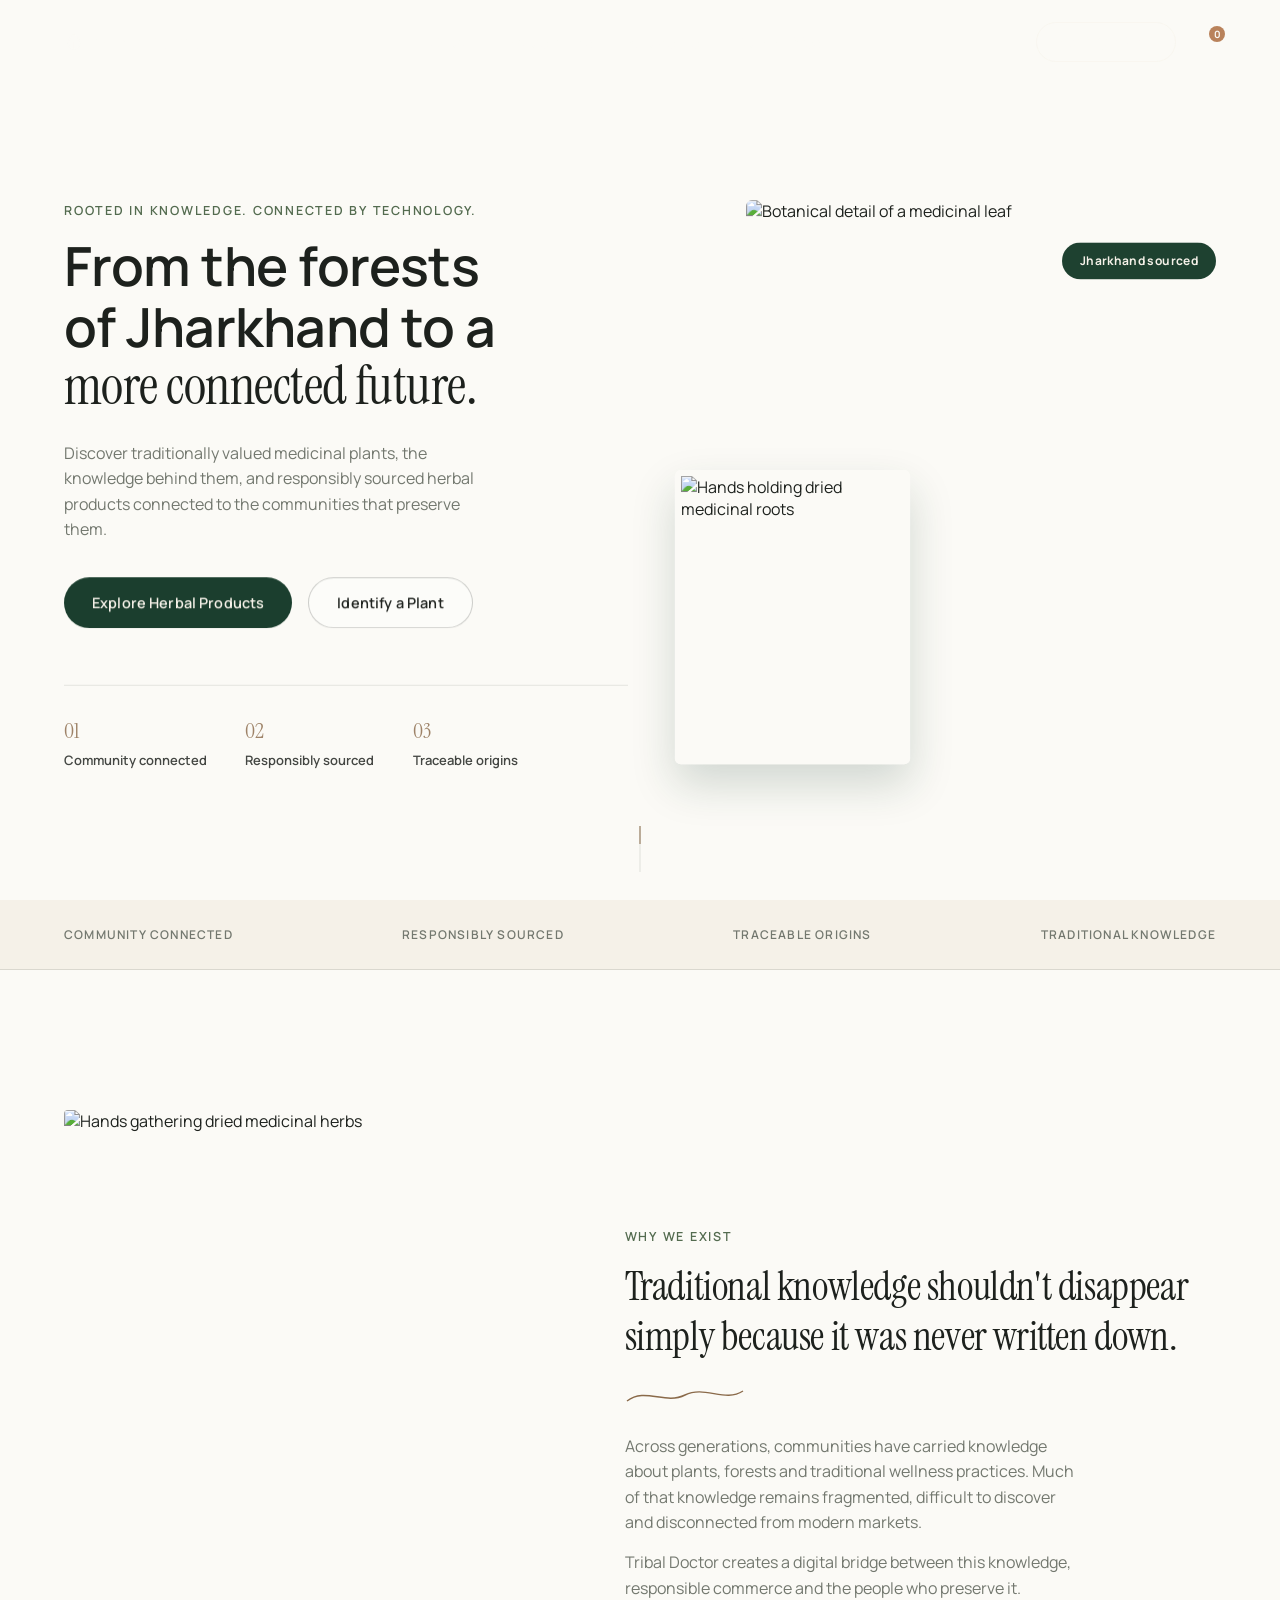
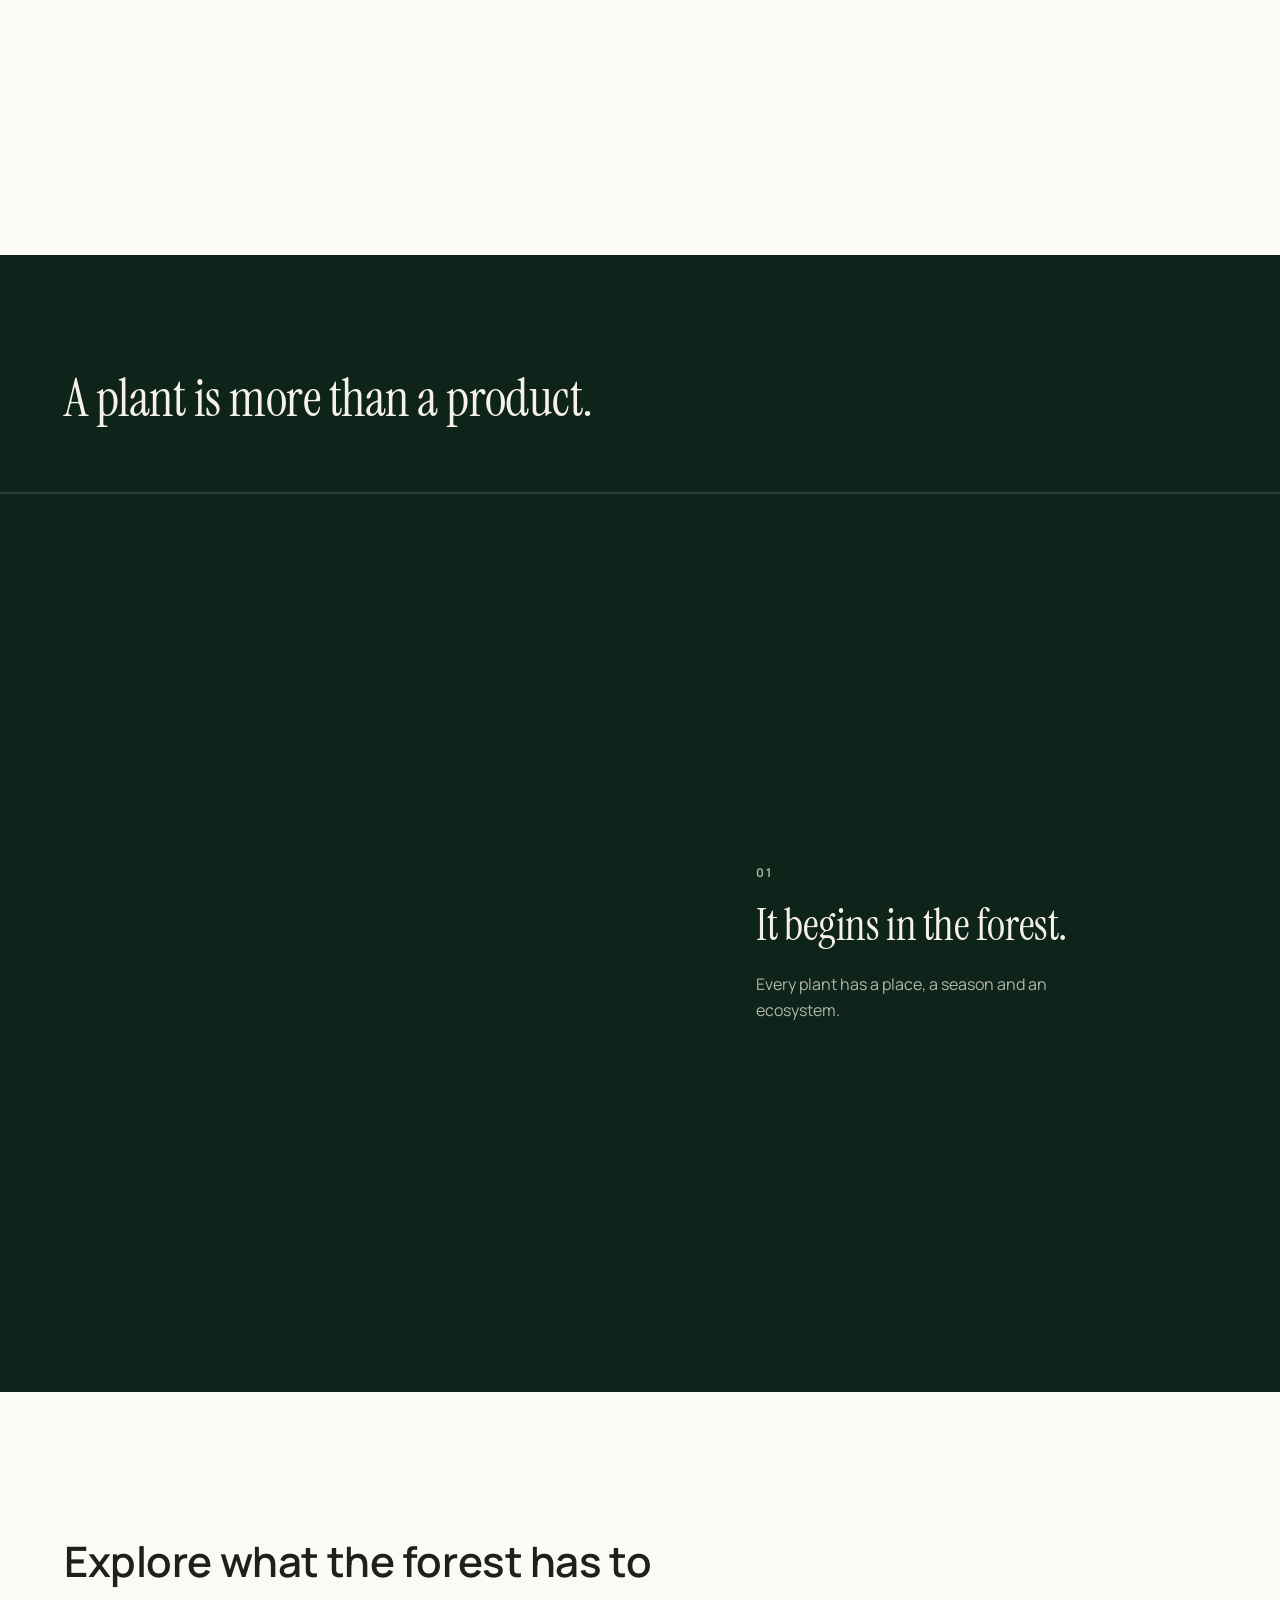
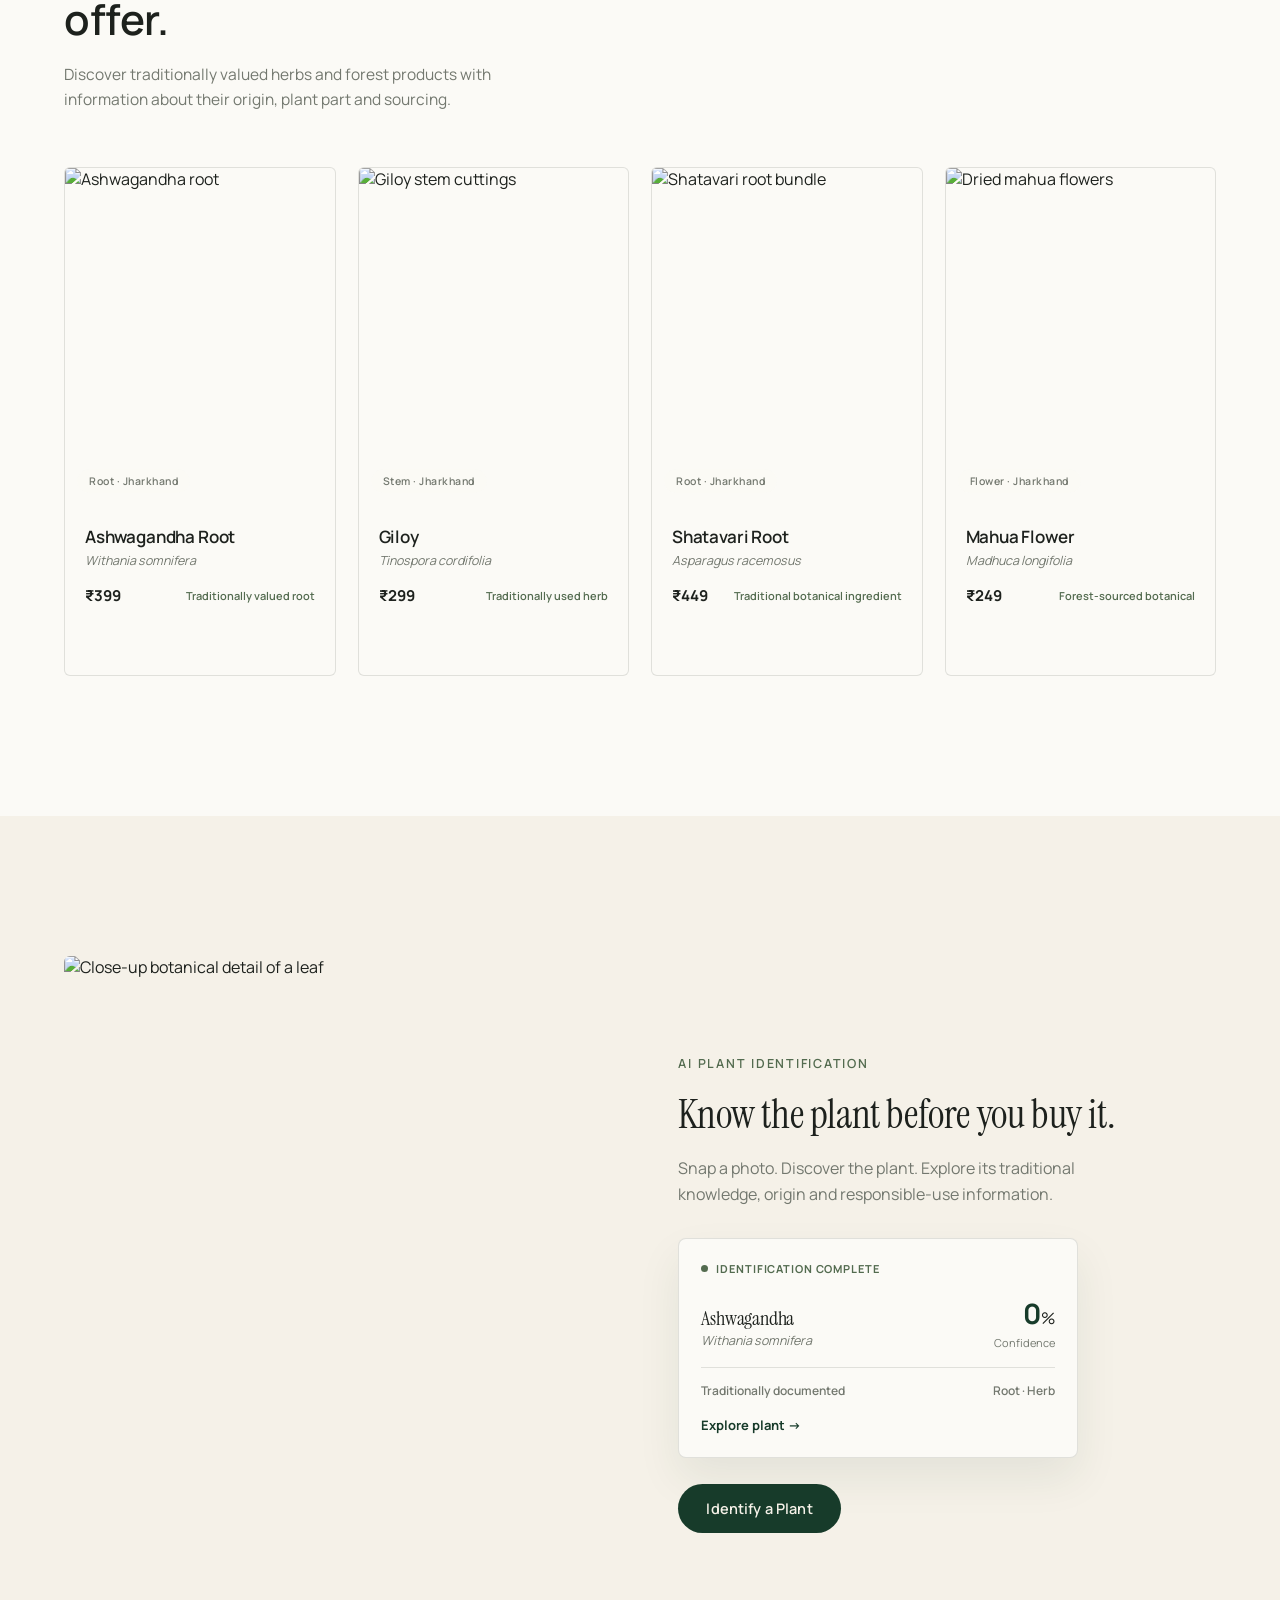
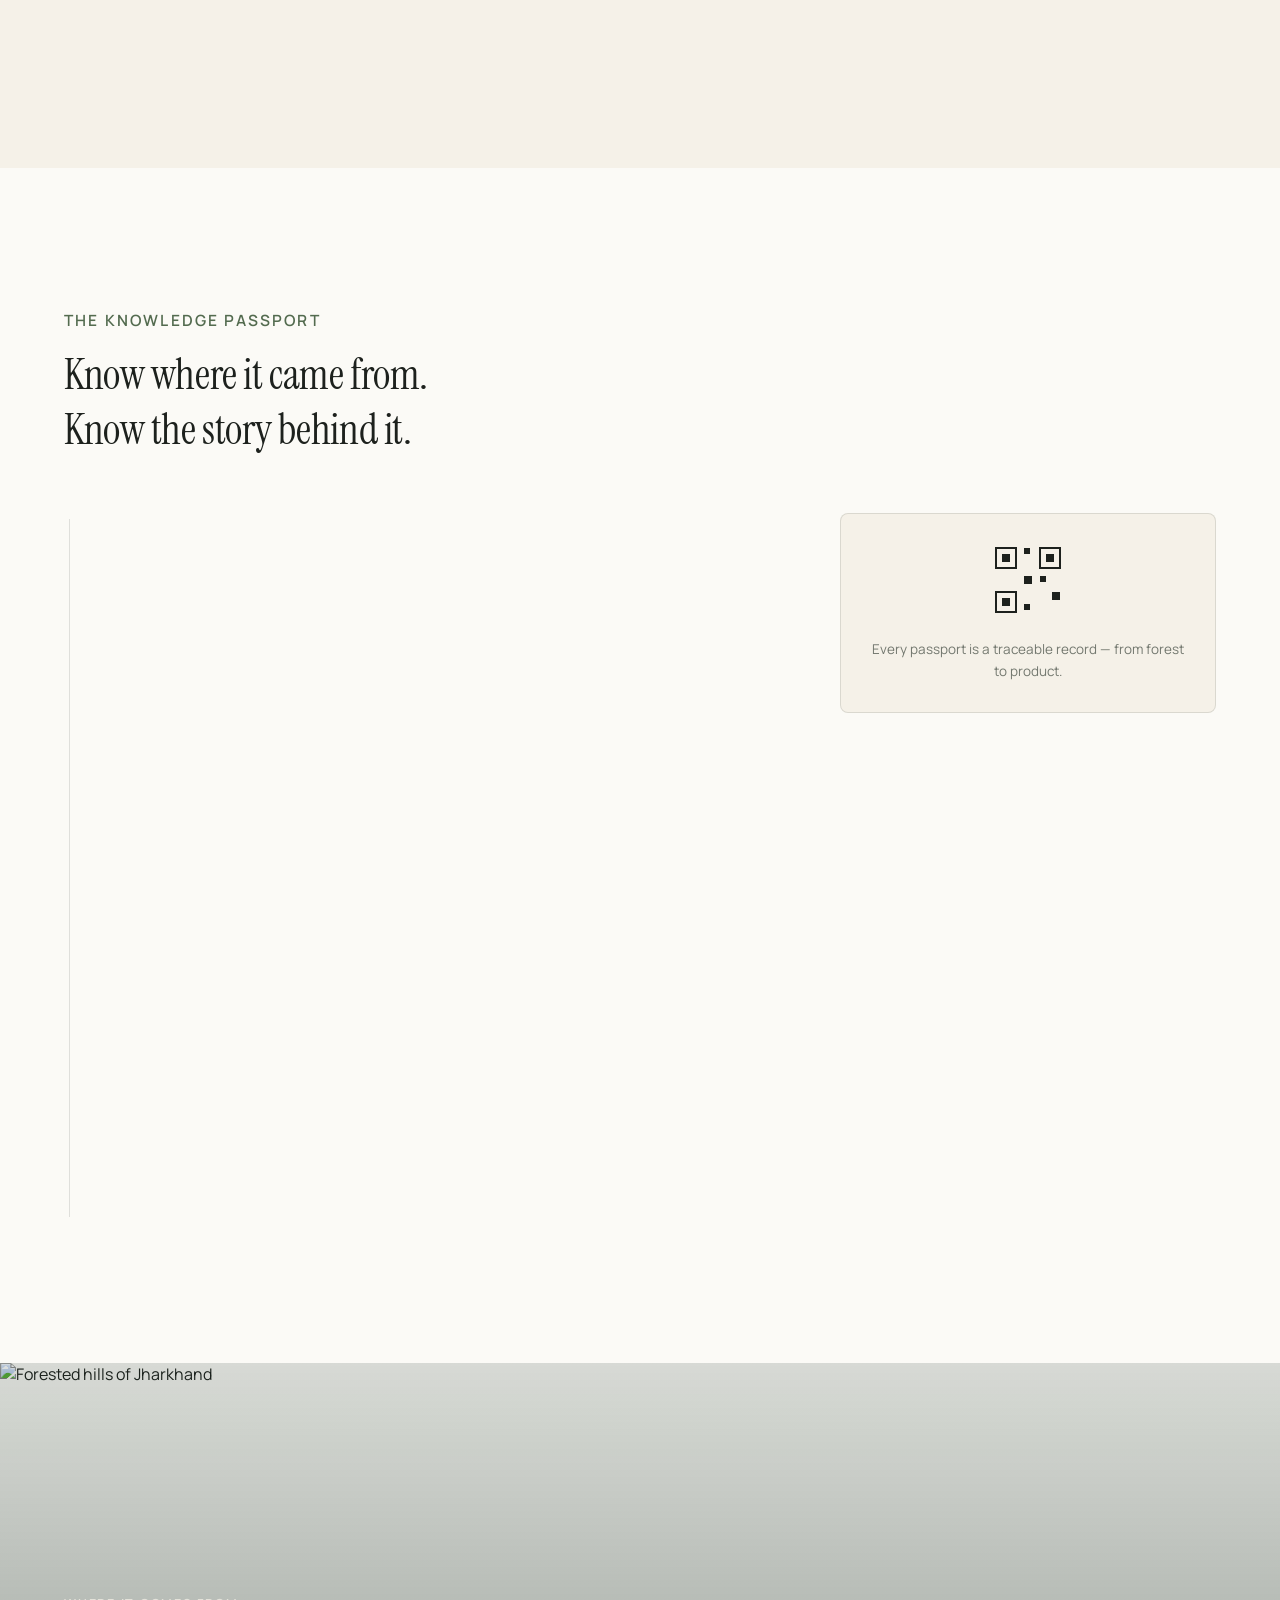
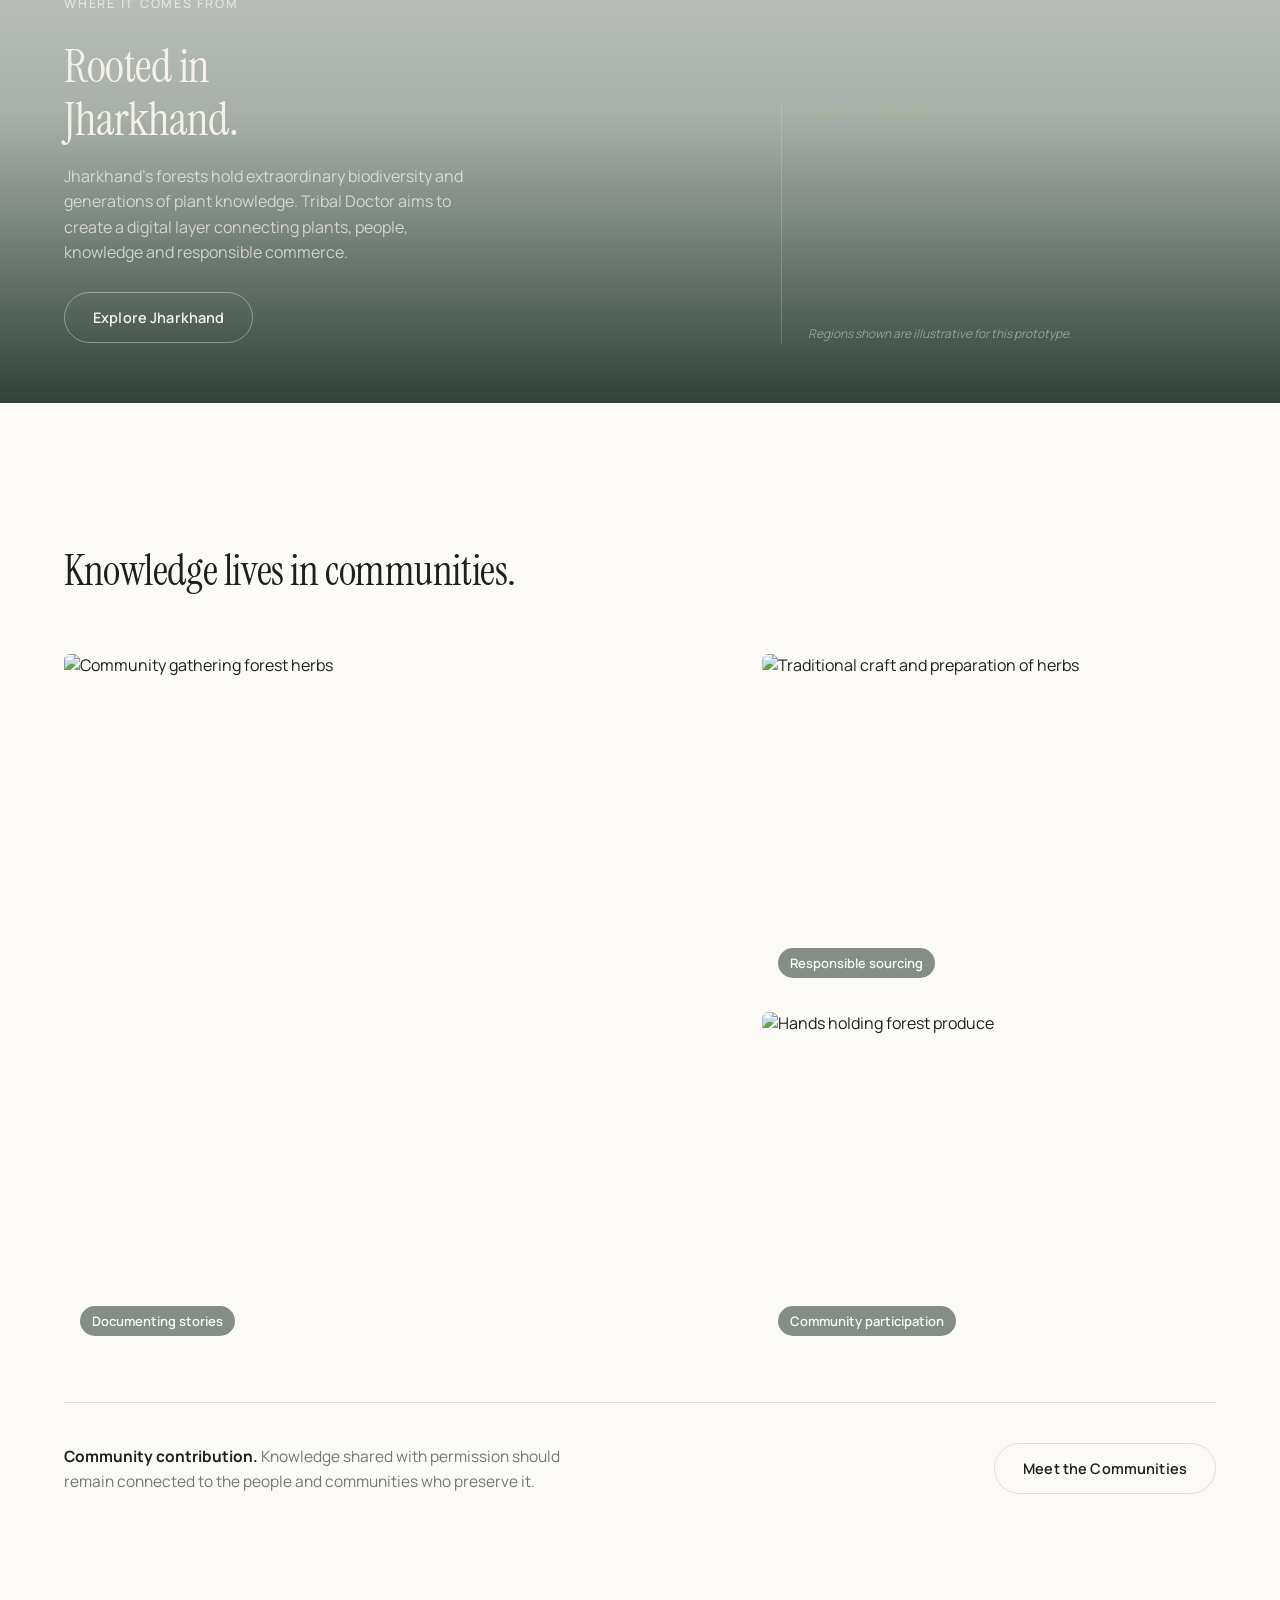
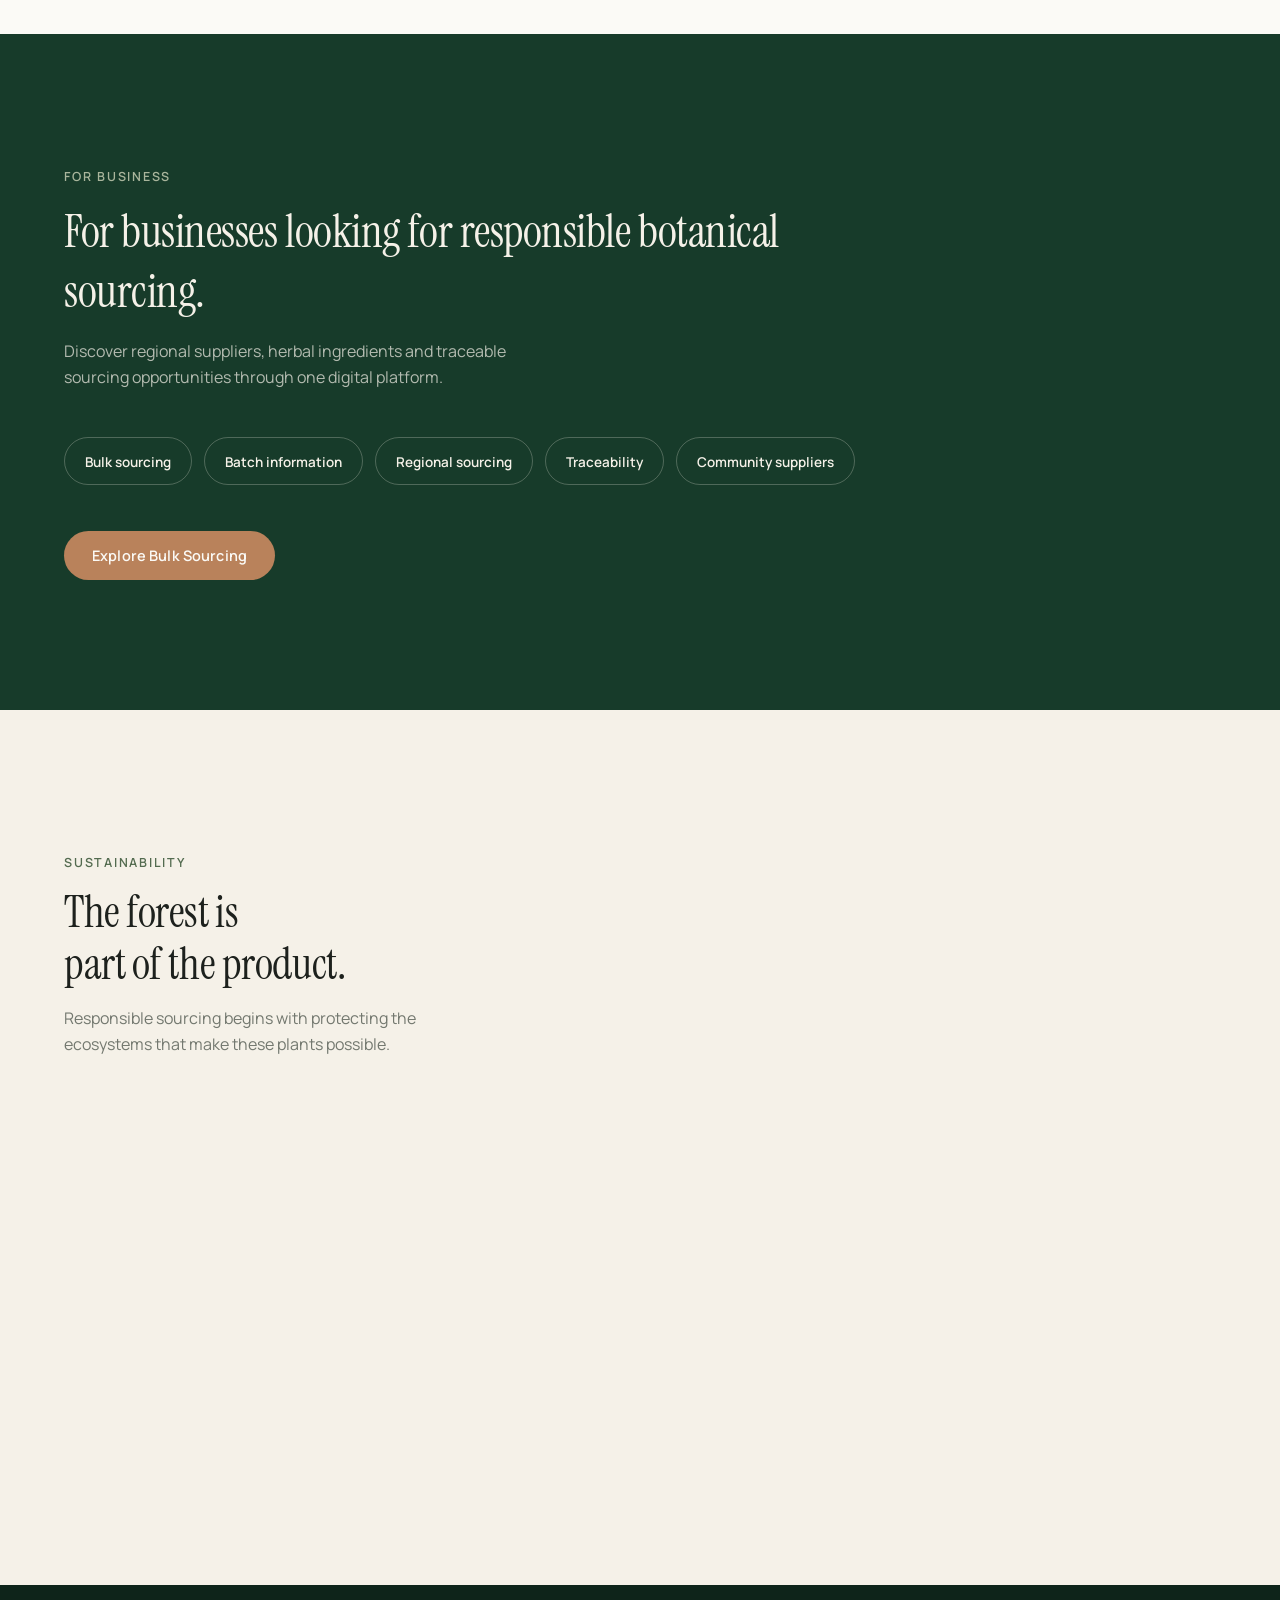
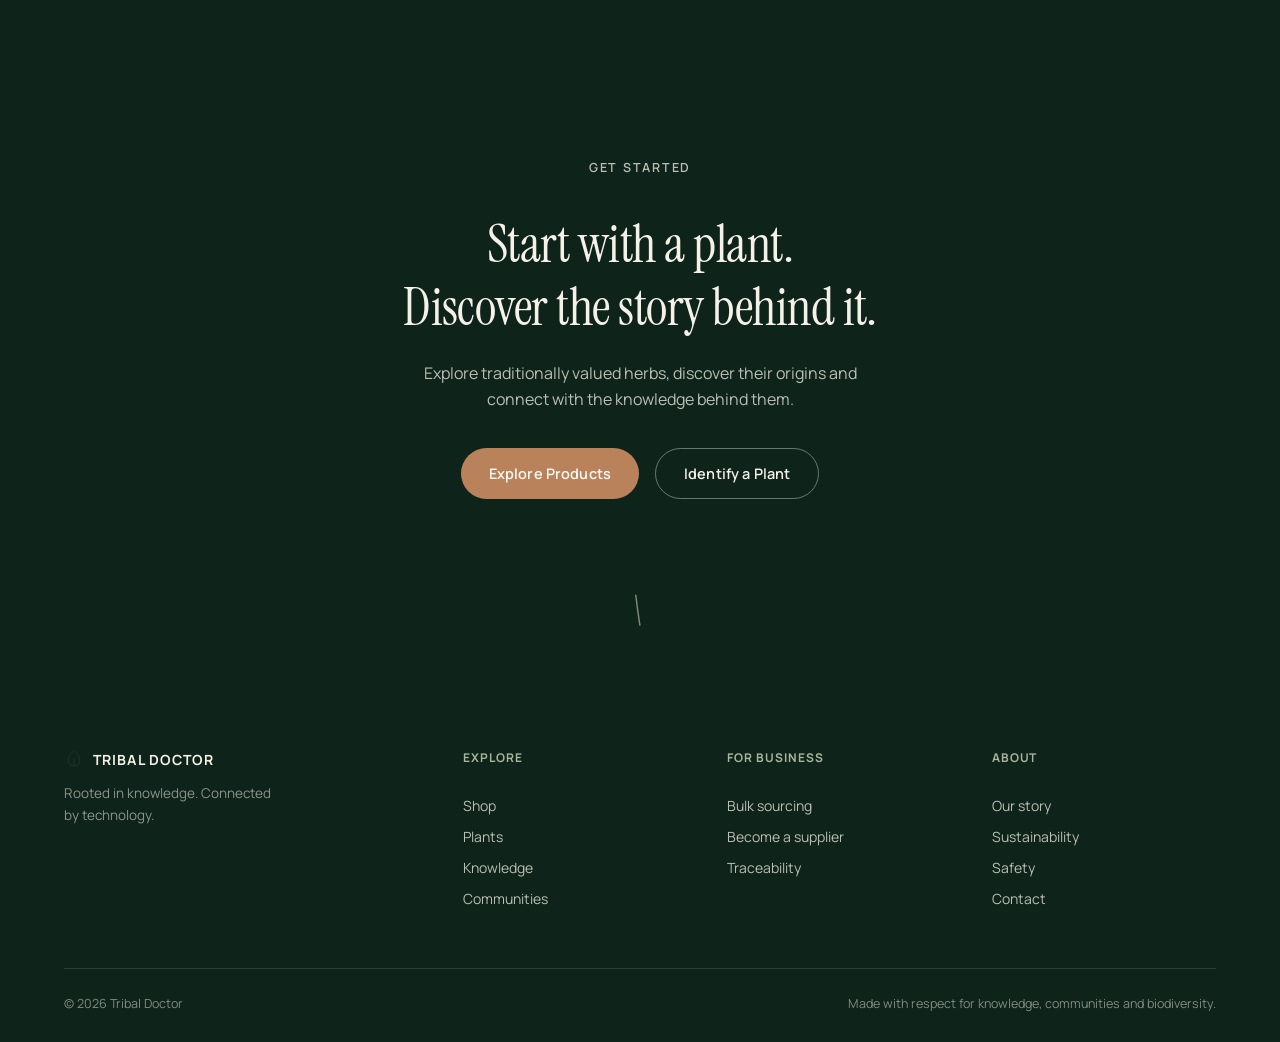
==== index.html @ 76cedd59 "first commit" ====
<!doctype html>
<html lang="en">
  <head>
    <meta charset="UTF-8" />
    <meta name="viewport" content="width=device-width, initial-scale=1.0" />
    <title>Tribal Doctor — Rooted in knowledge. Connected by technology.</title>
    <meta
      name="description"
      content="Tribal Doctor connects Jharkhand's traditional medicinal plant knowledge, verified herbal products, and the communities that preserve them."
    />

    <link rel="preconnect" href="https://fonts.googleapis.com" />
    <link rel="preconnect" href="https://fonts.gstatic.com" crossorigin />
    <link
      href="https://fonts.googleapis.com/css2?family=Instrument+Serif:ital@0;1&family=Manrope:wght@400;500;600;700&display=swap"
      rel="stylesheet"
    />

    <link rel="stylesheet" href="style.css" />
  </head>
  <body>
    <!-- ============ LOADER ============ -->
    <div class="loader" id="loader" aria-hidden="true">
      <div class="loader-mark">
        <svg
          width="28"
          height="28"
          viewBox="0 0 28 28"
          fill="none"
          xmlns="http://www.w3.org/2000/svg"
        >
          <path
            d="M14 2C14 2 6 8 6 16C6 20.4183 9.58172 24 14 24C18.4183 24 22 20.4183 22 16C22 8 14 2 14 2Z"
            stroke="#F5F1E8"
            stroke-width="1.2"
          />
          <path d="M14 24V14" stroke="#F5F1E8" stroke-width="1.2" />
        </svg>
      </div>
    </div>

    <!-- ============ NAVBAR ============ -->
    <header class="navbar" id="navbar" data-component="navbar">
      <div class="navbar-inner">
        <a href="index.html" class="logo" aria-label="Tribal Doctor home">
          <span class="logo-mark">
            <svg
              width="20"
              height="20"
              viewBox="0 0 28 28"
              fill="none"
              xmlns="http://www.w3.org/2000/svg"
            >
              <path
                d="M14 2C14 2 6 8 6 16C6 20.4183 9.58172 24 14 24C18.4183 24 22 20.4183 22 16C22 8 14 2 14 2Z"
                stroke="currentColor"
                stroke-width="1.3"
              />
              <path d="M14 24V14" stroke="currentColor" stroke-width="1.3" />
            </svg>
          </span>
          <span class="logo-text">TRIBAL DOCTOR</span>
        </a>

        <nav class="nav-links" aria-label="Primary">
          <a href="shop.html" class="nav-link" data-nav-link
            ><span>Shop</span></a
          >
          <a href="plants.html" class="nav-link" data-nav-link
            ><span>Explore Plants</span></a
          >
          <a href="knowledge.html" class="nav-link" data-nav-link
            ><span>Knowledge</span></a
          >
          <a href="communities.html" class="nav-link" data-nav-link
            ><span>Communities</span></a
          >
        </nav>

        <div class="nav-actions">
          <a href="plants.html#identify" class="nav-identify"
            ><span>Identify a Plant</span></a
          >
          <a href="cart.html" class="nav-cart" aria-label="Cart">
            <svg
              width="18"
              height="18"
              viewBox="0 0 24 24"
              fill="none"
              xmlns="http://www.w3.org/2000/svg"
            >
              <path
                d="M3 4H5L5.4 6M5.4 6H20L18 13H7M5.4 6L7 13M7 13L5 17H18"
                stroke="currentColor"
                stroke-width="1.4"
                stroke-linecap="round"
                stroke-linejoin="round"
              />
              <circle cx="9" cy="20" r="1" fill="currentColor" />
              <circle cx="17" cy="20" r="1" fill="currentColor" />
            </svg>
            <span class="cart-count">0</span>
          </a>
          <button
            class="hamburger"
            id="hamburger"
            aria-label="Open menu"
            aria-expanded="false"
          >
            <span></span><span></span>
          </button>
        </div>
      </div>
    </header>

    <!-- ============ MOBILE MENU ============ -->
    <div class="mobile-menu" id="mobileMenu" data-component="mobile-menu">
      <nav class="mobile-menu-links" aria-label="Mobile">
        <a href="shop.html">Shop</a>
        <a href="plants.html">Explore Plants</a>
        <a href="knowledge.html">Knowledge</a>
        <a href="communities.html">Communities</a>
        <a href="plants.html#identify" class="mobile-menu-cta"
          >Identify a Plant</a
        >
      </nav>
      <div class="mobile-menu-footer">
        <span>Rooted in knowledge.</span>
        <span>Connected by technology.</span>
      </div>
    </div>

    <main>
      <!-- ============ HERO ============ -->
      <section class="hero" id="hero">
        <div class="hero-grid">
          <div class="hero-copy">
            <p class="eyebrow hero-eyebrow" data-reveal>
              Rooted in knowledge. Connected by technology.
            </p>
            <h1 class="hero-heading">
              <span class="line" data-line>From the forests</span>
              <span class="line" data-line>of Jharkhand to a</span>
              <span class="line line-serif" data-line
                >more connected future.</span
              >
            </h1>
            <p class="hero-sub" data-reveal>
              Discover traditionally valued medicinal plants, the knowledge
              behind them, and responsibly sourced herbal products connected to
              the communities that preserve them.
            </p>
            <div class="hero-ctas" data-reveal>
              <a href="shop.html" class="btn btn-primary" data-magnetic>
                <span>Explore Herbal Products</span>
              </a>
              <a
                href="plants.html#identify"
                class="btn btn-ghost"
                data-magnetic
              >
                <span>Identify a Plant</span>
              </a>
            </div>

            <div class="hero-stats" data-reveal>
              <div class="hero-stat">
                <span class="hero-stat-num">01</span>
                <span>Community connected</span>
              </div>
              <div class="hero-stat">
                <span class="hero-stat-num">02</span>
                <span>Responsibly sourced</span>
              </div>
              <div class="hero-stat">
                <span class="hero-stat-num">03</span>
                <span>Traceable origins</span>
              </div>
            </div>
          </div>

          <div class="hero-visual">
            <div class="hero-visual-main" id="heroVisualMain">
              <img
                src="https://encrypted-tbn0.gstatic.com/images?q=tbn:ANd9GcQQ-PnACxw2ZvtNL1bEjZnSZYLuY7ySDmHcSedBRhOnWQ&s=10"
                alt="Botanical detail of a medicinal leaf"
              />
            </div>
            <div class="hero-visual-secondary" id="heroVisualSecondary">
              <img
                src="https://encrypted-tbn0.gstatic.com/images?q=tbn:ANd9GcQ10H6RSt_x1SPnemsIAmAkJMCgSSVjsqcPNHd0L_CS0w&s=10"
                alt="Hands holding dried medicinal roots"
              />
            </div>
            <span class="hero-visual-tag" id="heroVisualTag"
              >Jharkhand sourced</span
            >
          </div>
        </div>

        <div class="hero-scroll-cue" aria-hidden="true">
          <span></span>
        </div>
      </section>

      <!-- ============ TRUST STRIP ============ -->
      <section class="trust-strip" aria-label="What Tribal Doctor stands for">
        <div class="trust-track">
          <span>Community connected</span>
          <span>Responsibly sourced</span>
          <span>Traceable origins</span>
          <span>Traditional knowledge</span>
        </div>
      </section>

      <!-- ============ WHY TRIBAL DOCTOR ============ -->
      <section class="why" id="why">
        <div class="why-inner">
          <div class="why-media" data-reveal-clip>
            <img
              src="https://images.unsplash.com/photo-1509316785289-025f5b846b35?q=80&w=1400&auto=format&fit=crop"
              alt="Hands gathering dried medicinal herbs"
            />
          </div>
          <div class="why-copy">
            <p class="eyebrow">Why we exist</p>
            <h2 class="why-statement" data-split>
              Traditional knowledge shouldn't disappear simply because it was
              never written down.
            </h2>
            <svg
              class="why-line"
              width="120"
              height="24"
              viewBox="0 0 120 24"
              fill="none"
            >
              <path
                d="M2 18C20 4 40 22 60 12C80 2 100 20 118 8"
                stroke="#8A6A4A"
                stroke-width="1.4"
                fill="none"
              />
            </svg>
            <p class="why-text" data-fade>
              Across generations, communities have carried knowledge about
              plants, forests and traditional wellness practices. Much of that
              knowledge remains fragmented, difficult to discover and
              disconnected from modern markets.
            </p>
            <p class="why-text" data-fade>
              Tribal Doctor creates a digital bridge between this knowledge,
              responsible commerce and the people who preserve it.
            </p>
          </div>
        </div>
      </section>

      <!-- ============ PINNED STORYTELLING ============ -->
      <section class="story" id="story" data-component="pinned-story">
        <div class="story-heading">
          <h2>A plant is more than a product.</h2>
        </div>

        <div class="story-pin">
          <div class="story-progress" aria-hidden="true">
            <span id="storyProgressBar"></span>
          </div>

          <div class="story-stage" data-stage="0">
            <div class="story-visual">
              <img
                src="https://images.unsplash.com/photo-1441974231531-c6227db76b6e?q=80&w=1600&auto=format&fit=crop"
                alt="Sunlight through forest trees"
              />
            </div>
            <div class="story-text">
              <span class="story-index">01</span>
              <h3>It begins in the forest.</h3>
              <p>Every plant has a place, a season and an ecosystem.</p>
            </div>
          </div>

          <div class="story-stage" data-stage="1">
            <div class="story-visual">
              <img
                src="https://images.unsplash.com/photo-1591857177580-dc82b9ac4e1e?q=80&w=1600&auto=format&fit=crop"
                alt="Hands preparing traditional herbal remedies"
              />
            </div>
            <div class="story-text">
              <span class="story-index">02</span>
              <h3>Then comes knowledge.</h3>
              <p>
                Generations of communities have carried knowledge about plants
                through lived experience and oral traditions.
              </p>
            </div>
          </div>

          <div class="story-stage" data-stage="2">
            <div class="story-visual">
              <img
                src="https://images.unsplash.com/photo-1551288049-bebda4e38f71?q=80&w=1600&auto=format&fit=crop"
                alt="Digital interface showing plant documentation"
              />
            </div>
            <div class="story-text">
              <span class="story-index">03</span>
              <h3>Then comes connection.</h3>
              <p>
                Technology can help document, organize and make responsibly
                shared knowledge easier to discover.
              </p>
            </div>
          </div>

          <div class="story-stage" data-stage="3">
            <div class="story-visual">
              <img
                src="https://images.unsplash.com/photo-1607083681678-a68f4d5df924?q=80&w=1600&auto=format&fit=crop"
                alt="Herbal products ready for community marketplace"
              />
            </div>
            <div class="story-text">
              <span class="story-index">04</span>
              <h3>And finally, value returns to the community.</h3>
              <p>
                Responsible commerce can create new opportunities while keeping
                provenance and sustainability visible.
              </p>
            </div>
          </div>
        </div>
      </section>

      <!-- ============ FEATURED PRODUCTS ============ -->
      <section class="products" id="products">
        <div class="section-head">
          <h2>Explore what the forest has to offer.</h2>
          <p>
            Discover traditionally valued herbs and forest products with
            information about their origin, plant part and sourcing.
          </p>
        </div>

        <div class="product-grid">
          <article class="product-card" data-card>
            <div class="product-media">
              <img
                src="https://images.unsplash.com/photo-1615485500704-8e990f9900f7?q=80&w=900&auto=format&fit=crop"
                alt="Ashwagandha root"
              />
              <span class="product-origin">Root · Jharkhand</span>
            </div>
            <div class="product-info">
              <div class="product-titles">
                <h3>Ashwagandha Root</h3>
                <p class="product-latin">Withania somnifera</p>
              </div>
              <div class="product-meta">
                <span class="product-price">₹399</span>
                <span class="product-tag">Traditionally valued root</span>
              </div>
              <a
                href="product.html?id=ashwagandha"
                class="product-link"
                data-magnetic
              >
                <span>View product</span>
                <svg width="14" height="14" viewBox="0 0 14 14" fill="none">
                  <path
                    d="M1 7H13M13 7L8 2M13 7L8 12"
                    stroke="currentColor"
                    stroke-width="1.3"
                  />
                </svg>
              </a>
            </div>
          </article>

          <article class="product-card" data-card>
            <div class="product-media">
              <img
                src="https://images.unsplash.com/photo-1600607686527-6fb886090705?q=80&w=900&auto=format&fit=crop"
                alt="Giloy stem cuttings"
              />
              <span class="product-origin">Stem · Jharkhand</span>
            </div>
            <div class="product-info">
              <div class="product-titles">
                <h3>Giloy</h3>
                <p class="product-latin">Tinospora cordifolia</p>
              </div>
              <div class="product-meta">
                <span class="product-price">₹299</span>
                <span class="product-tag">Traditionally used herb</span>
              </div>
              <a
                href="product.html?id=giloy"
                class="product-link"
                data-magnetic
              >
                <span>View product</span>
                <svg width="14" height="14" viewBox="0 0 14 14" fill="none">
                  <path
                    d="M1 7H13M13 7L8 2M13 7L8 12"
                    stroke="currentColor"
                    stroke-width="1.3"
                  />
                </svg>
              </a>
            </div>
          </article>

          <article class="product-card" data-card>
            <div class="product-media">
              <img
                src="https://images.unsplash.com/photo-1609501676725-7186f017a4b7?q=80&w=900&auto=format&fit=crop"
                alt="Shatavari root bundle"
              />
              <span class="product-origin">Root · Jharkhand</span>
            </div>
            <div class="product-info">
              <div class="product-titles">
                <h3>Shatavari Root</h3>
                <p class="product-latin">Asparagus racemosus</p>
              </div>
              <div class="product-meta">
                <span class="product-price">₹449</span>
                <span class="product-tag"
                  >Traditional botanical ingredient</span
                >
              </div>
              <a
                href="product.html?id=shatavari"
                class="product-link"
                data-magnetic
              >
                <span>View product</span>
                <svg width="14" height="14" viewBox="0 0 14 14" fill="none">
                  <path
                    d="M1 7H13M13 7L8 2M13 7L8 12"
                    stroke="currentColor"
                    stroke-width="1.3"
                  />
                </svg>
              </a>
            </div>
          </article>

          <article class="product-card" data-card>
            <div class="product-media">
              <img
                src="https://images.unsplash.com/photo-1596040033229-a9821ebd058d?q=80&w=900&auto=format&fit=crop"
                alt="Dried mahua flowers"
              />
              <span class="product-origin">Flower · Jharkhand</span>
            </div>
            <div class="product-info">
              <div class="product-titles">
                <h3>Mahua Flower</h3>
                <p class="product-latin">Madhuca longifolia</p>
              </div>
              <div class="product-meta">
                <span class="product-price">₹249</span>
                <span class="product-tag">Forest-sourced botanical</span>
              </div>
              <a
                href="product.html?id=mahua"
                class="product-link"
                data-magnetic
              >
                <span>View product</span>
                <svg width="14" height="14" viewBox="0 0 14 14" fill="none">
                  <path
                    d="M1 7H13M13 7L8 2M13 7L8 12"
                    stroke="currentColor"
                    stroke-width="1.3"
                  />
                </svg>
              </a>
            </div>
          </article>
        </div>
      </section>

      <!-- ============ AI PLANT IDENTIFICATION ============ -->
      <section class="identify" id="identify">
        <div class="identify-inner">
          <div class="identify-media">
            <img
              src="https://images.unsplash.com/photo-1466692476868-aef1dfb1e735?q=80&w=1200&auto=format&fit=crop"
              alt="Close-up botanical detail of a leaf"
            />
            <div class="scan-line" id="scanLine" aria-hidden="true"></div>
            <span class="marker marker-1" data-marker></span>
            <span class="marker marker-2" data-marker></span>
          </div>

          <div class="identify-copy">
            <p class="eyebrow">AI plant identification</p>
            <h2>Know the plant before you buy it.</h2>
            <p class="identify-desc">
              Snap a photo. Discover the plant. Explore its traditional
              knowledge, origin and responsible-use information.
            </p>

            <div class="identify-card" id="identifyCard">
              <div class="identify-card-head">
                <span class="status-dot"></span>
                <span>Identification complete</span>
              </div>
              <div class="identify-card-body">
                <div>
                  <h4>Ashwagandha</h4>
                  <p class="latin">Withania somnifera</p>
                </div>
                <div class="confidence">
                  <span class="confidence-num" id="confidenceNum">0</span
                  ><span>%</span>
                  <p>Confidence</p>
                </div>
              </div>
              <div class="identify-card-foot">
                <span>Traditionally documented</span>
                <span>Root · Herb</span>
              </div>
              <a href="plant.html?id=ashwagandha" class="identify-card-link"
                >Explore plant <span>→</span></a
              >
            </div>

            <a href="plants.html#identify" class="btn btn-primary" data-magnetic
              ><span>Identify a Plant</span></a
            >
          </div>
        </div>
      </section>

      <!-- ============ KNOWLEDGE PASSPORT ============ -->
      <section class="passport" id="passport">
        <div class="section-head">
          <p class="eyebrow">The knowledge passport</p>
          <h2>
            Know where it came from.<br class="br-desktop" />
            Know the story behind it.
          </h2>
        </div>

        <div class="passport-inner">
          <div class="passport-timeline" id="passportTimeline">
            <div class="passport-line" aria-hidden="true">
              <span id="passportLineFill"></span>
            </div>

            <div class="passport-step" data-step>
              <span class="passport-dot"></span>
              <div class="passport-content">
                <span class="passport-label">Plant</span>
                <p>Ashwagandha, identified and catalogued.</p>
              </div>
            </div>
            <div class="passport-step" data-step>
              <span class="passport-dot"></span>
              <div class="passport-content">
                <span class="passport-label">Traditional name</span>
                <p>Local names recorded alongside the botanical name.</p>
              </div>
            </div>
            <div class="passport-step" data-step>
              <span class="passport-dot"></span>
              <div class="passport-content">
                <span class="passport-label">Region</span>
                <p>Sourcing region documented for traceability.</p>
              </div>
            </div>
            <div class="passport-step" data-step>
              <span class="passport-dot"></span>
              <div class="passport-content">
                <span class="passport-label">Community knowledge</span>
                <p>Traditional use documented with community permission.</p>
              </div>
            </div>
            <div class="passport-step" data-step>
              <span class="passport-dot"></span>
              <div class="passport-content">
                <span class="passport-label">Plant part</span>
                <p>
                  The specific part used is recorded — root, leaf or flower.
                </p>
              </div>
            </div>
            <div class="passport-step" data-step>
              <span class="passport-dot"></span>
              <div class="passport-content">
                <span class="passport-label">Harvest information</span>
                <p>Season and method of harvest, kept on record.</p>
              </div>
            </div>
            <div class="passport-step" data-step>
              <span class="passport-dot"></span>
              <div class="passport-content">
                <span class="passport-label">Processing</span>
                <p>Drying, cleaning and preparation steps documented.</p>
              </div>
            </div>
            <div class="passport-step" data-step>
              <span class="passport-dot"></span>
              <div class="passport-content">
                <span class="passport-label">Product</span>
                <p>Ready for discovery, with its story attached.</p>
              </div>
            </div>
          </div>

          <div class="passport-visual">
            <div class="qr-card">
              <div class="qr-mark" aria-hidden="true">
                <svg width="72" height="72" viewBox="0 0 72 72" fill="none">
                  <rect
                    x="4"
                    y="4"
                    width="20"
                    height="20"
                    stroke="#1D211D"
                    stroke-width="2"
                  />
                  <rect
                    x="48"
                    y="4"
                    width="20"
                    height="20"
                    stroke="#1D211D"
                    stroke-width="2"
                  />
                  <rect
                    x="4"
                    y="48"
                    width="20"
                    height="20"
                    stroke="#1D211D"
                    stroke-width="2"
                  />
                  <rect x="10" y="10" width="8" height="8" fill="#1D211D" />
                  <rect x="54" y="10" width="8" height="8" fill="#1D211D" />
                  <rect x="10" y="54" width="8" height="8" fill="#1D211D" />
                  <rect x="32" y="4" width="6" height="6" fill="#1D211D" />
                  <rect x="32" y="32" width="8" height="8" fill="#1D211D" />
                  <rect x="48" y="32" width="6" height="6" fill="#1D211D" />
                  <rect x="60" y="48" width="8" height="8" fill="#1D211D" />
                  <rect x="32" y="60" width="6" height="6" fill="#1D211D" />
                </svg>
              </div>
              <p>
                Every passport is a traceable record — from forest to product.
              </p>
            </div>
          </div>
        </div>
      </section>

      <!-- ============ JHARKHAND ============ -->
      <section class="jharkhand" id="jharkhand">
        <div class="jharkhand-media">
          <img
            src="https://images.unsplash.com/photo-1516214104703-d870798883c5?q=80&w=1800&auto=format&fit=crop"
            alt="Forested hills of Jharkhand"
          />
          <div class="jharkhand-scrim"></div>
        </div>

        <div class="jharkhand-content">
          <div class="jharkhand-copy">
            <p class="eyebrow eyebrow-light">Where it comes from</p>
            <h2>Rooted in<br />Jharkhand.</h2>
            <p>
              Jharkhand's forests hold extraordinary biodiversity and
              generations of plant knowledge. Tribal Doctor aims to create a
              digital layer connecting plants, people, knowledge and responsible
              commerce.
            </p>
            <a
              href="plants.html?region=jharkhand"
              class="btn btn-ghost-light"
              data-magnetic
              ><span>Explore Jharkhand</span></a
            >
          </div>

          <div class="jharkhand-index" aria-label="Sourcing regions">
            <span class="jharkhand-index-label">Sourcing regions</span>
            <ul class="jharkhand-index-list">
              <li data-jregion><span class="jregion-line"></span>Palamu</li>
              <li data-jregion><span class="jregion-line"></span>Ranchi</li>
              <li data-jregion><span class="jregion-line"></span>Dumka</li>
              <li data-jregion><span class="jregion-line"></span>Gumla</li>
              <li data-jregion><span class="jregion-line"></span>Simdega</li>
            </ul>
            <p class="jharkhand-note">
              Regions shown are illustrative for this prototype.
            </p>
          </div>
        </div>
      </section>

      <!-- ============ COMMUNITY ============ -->
      <section class="community" id="community">
        <div class="section-head">
          <h2>Knowledge lives in communities.</h2>
        </div>
        <div class="community-grid">
          <div class="community-panel large" data-reveal-clip>
            <img
              src="https://encrypted-tbn0.gstatic.com/images?q=tbn:ANd9GcRNSYTn4cgCdp_S2VXK_99QPepezVVQ5RylvynAr-p91w&s=10"
              alt="Community gathering forest herbs"
            />
            <span class="panel-caption">Documenting stories</span>
          </div>
          <div class="community-panel" data-reveal-clip>
            <img
              src="https://images.unsplash.com/photo-1622547748225-3fc4abd2cca0?q=80&w=900&auto=format&fit=crop"
              alt="Traditional craft and preparation of herbs"
            />
            <span class="panel-caption">Responsible sourcing</span>
          </div>
          <div class="community-panel" data-reveal-clip>
            <img
              src="https://images.unsplash.com/photo-1523049673857-eb18f1d7b578?q=80&w=900&auto=format&fit=crop"
              alt="Hands holding forest produce"
            />
            <span class="panel-caption">Community participation</span>
          </div>
        </div>
        <div class="community-note">
          <p>
            <span>Community contribution.</span> Knowledge shared with
            permission should remain connected to the people and communities who
            preserve it.
          </p>
          <a href="communities.html" class="btn btn-outline" data-magnetic
            ><span>Meet the Communities</span></a
          >
        </div>
      </section>

      <!-- ============ B2B ============ -->
      <section class="business" id="business">
        <div class="business-inner">
          <p class="eyebrow eyebrow-light">For business</p>
          <h2>For businesses looking for responsible botanical sourcing.</h2>
          <p class="business-sub">
            Discover regional suppliers, herbal ingredients and traceable
            sourcing opportunities through one digital platform.
          </p>

          <div class="business-features">
            <div class="business-feature" data-fade>
              <span>Bulk sourcing</span>
            </div>
            <div class="business-feature" data-fade>
              <span>Batch information</span>
            </div>
            <div class="business-feature" data-fade>
              <span>Regional sourcing</span>
            </div>
            <div class="business-feature" data-fade>
              <span>Traceability</span>
            </div>
            <div class="business-feature" data-fade>
              <span>Community suppliers</span>
            </div>
          </div>

          <a href="businesses.html" class="btn btn-primary-light" data-magnetic
            ><span>Explore Bulk Sourcing</span></a
          >
        </div>
      </section>

      <!-- ============ SUSTAINABILITY ============ -->
      <section class="sustainability" id="sustainability">
        <div class="sustainability-inner">
          <div class="sustainability-copy">
            <p class="eyebrow">Sustainability</p>
            <h2>The forest is<br />part of the product.</h2>
            <p class="sustainability-lead">
              Responsible sourcing begins with protecting the ecosystems that
              make these plants possible.
            </p>
            <div class="sustainability-media" data-reveal-clip>
              <img
                src="https://images.unsplash.com/photo-1441974231531-c6227db76b6e?q=80&w=1200&auto=format&fit=crop"
                alt="Forest canopy representing biodiversity"
              />
            </div>
          </div>

          <ul class="sustainability-list">
            <li data-fade>
              <span class="sustainability-line"></span>
              <div>
                <h4>Sustainable harvesting</h4>
                <p>
                  Collection methods designed to let plants and habitats
                  regenerate.
                </p>
              </div>
            </li>
            <li data-fade>
              <span class="sustainability-line"></span>
              <div>
                <h4>Seasonal harvesting</h4>
                <p>
                  Timing collection to natural growth cycles rather than
                  constant demand.
                </p>
              </div>
            </li>
            <li data-fade>
              <span class="sustainability-line"></span>
              <div>
                <h4>Biodiversity</h4>
                <p>
                  Awareness of the wider ecosystem each plant belongs to, not
                  just the yield.
                </p>
              </div>
            </li>
            <li data-fade>
              <span class="sustainability-line"></span>
              <div>
                <h4>Traceability</h4>
                <p>
                  A visible record connecting every product back to where and
                  how it was sourced.
                </p>
              </div>
            </li>
          </ul>
        </div>
      </section>

      <!-- ============ FINAL CTA ============ -->
      <section class="final-cta" id="finalCta">
        <svg
          class="final-cta-botanical"
          id="finalCtaBotanical"
          viewBox="0 0 900 500"
          fill="none"
          aria-hidden="true"
          preserveAspectRatio="xMidYMid slice"
        >
          <path
            d="M450 40C450 40 470 160 450 250C430 340 450 460 450 460"
            stroke="#F5F1E8"
            stroke-width="1"
          />
          <path
            d="M450 120C450 120 380 90 340 130C300 170 320 220 320 220"
            stroke="#F5F1E8"
            stroke-width="1"
          />
          <path
            d="M450 120C450 120 520 90 560 130C600 170 580 220 580 220"
            stroke="#F5F1E8"
            stroke-width="1"
          />
          <path
            d="M450 220C450 220 370 200 320 240C270 280 290 330 290 330"
            stroke="#F5F1E8"
            stroke-width="1"
          />
          <path
            d="M450 220C450 220 530 200 580 240C630 280 610 330 610 330"
            stroke="#F5F1E8"
            stroke-width="1"
          />
          <path
            d="M450 320C450 320 390 310 360 345C330 380 345 415 345 415"
            stroke="#F5F1E8"
            stroke-width="1"
          />
          <path
            d="M450 320C450 320 510 310 540 345C570 380 555 415 555 415"
            stroke="#F5F1E8"
            stroke-width="1"
          />
        </svg>

        <div class="final-cta-content">
          <p class="eyebrow eyebrow-light">Get started</p>
          <h2>
            Start with a plant.<br /><span class="line-serif"
              >Discover the story behind it.</span
            >
          </h2>
          <p>
            Explore traditionally valued herbs, discover their origins and
            connect with the knowledge behind them.
          </p>
          <div class="final-cta-actions">
            <a href="shop.html" class="btn btn-primary-light" data-magnetic
              ><span>Explore Products</span></a
            >
            <a
              href="plants.html#identify"
              class="btn btn-ghost-light"
              data-magnetic
              ><span>Identify a Plant</span></a
            >
          </div>
        </div>
      </section>
    </main>

    <!-- ============ FOOTER ============ -->
    <footer class="footer" data-component="footer">
      <div class="footer-top">
        <div class="footer-brand">
          <a href="index.html" class="logo">
            <span class="logo-mark">
              <svg width="20" height="20" viewBox="0 0 28 28" fill="none">
                <path
                  d="M14 2C14 2 6 8 6 16C6 20.4183 9.58172 24 14 24C18.4183 24 22 20.4183 22 16C22 8 14 2 14 2Z"
                  stroke="currentColor"
                  stroke-width="1.3"
                />
                <path d="M14 24V14" stroke="currentColor" stroke-width="1.3" />
              </svg>
            </span>
            <span class="logo-text">TRIBAL DOCTOR</span>
          </a>
          <p>Rooted in knowledge. Connected by technology.</p>
        </div>

        <div class="footer-col">
          <h5>Explore</h5>
          <a href="shop.html">Shop</a>
          <a href="plants.html">Plants</a>
          <a href="knowledge.html">Knowledge</a>
          <a href="communities.html">Communities</a>
        </div>

        <div class="footer-col">
          <h5>For business</h5>
          <a href="businesses.html#bulk">Bulk sourcing</a>
          <a href="businesses.html#supplier">Become a supplier</a>
          <a href="businesses.html#traceability">Traceability</a>
        </div>

        <div class="footer-col">
          <h5>About</h5>
          <a href="about.html">Our story</a>
          <a href="about.html#sustainability">Sustainability</a>
          <a href="about.html#safety">Safety</a>
          <a href="about.html#contact">Contact</a>
        </div>
      </div>

      <div class="footer-bottom">
        <span>© 2026 Tribal Doctor</span>
        <span
          >Made with respect for knowledge, communities and biodiversity.</span
        >
      </div>
    </footer>

    <div class="cursor-dot" id="cursorDot" aria-hidden="true"></div>

    <script src="https://cdnjs.cloudflare.com/ajax/libs/gsap/3.12.5/gsap.min.js"></script>
    <script src="https://cdnjs.cloudflare.com/ajax/libs/gsap/3.12.5/ScrollTrigger.min.js"></script>
    <script src="script.js"></script>
  </body>
</html>
---- style.css ----
/* ==========================================================================
   TRIBAL DOCTOR — STYLESHEET
   Sections: variables, reset, typography, navbar, hero, trust, why, story,
   products, identify, passport, jharkhand, community, business,
   sustainability, final-cta, footer, responsive, animation-helpers
   ========================================================================== */

/* ============ VARIABLES ============ */
:root{
  --forest: #173B2A;
  --deep-forest: #0E241A;
  --moss: #536B4F;
  --sage: #A9B59C;
  --earth: #8A6A4A;
  --clay: #B9825B;
  --cream: #F5F1E8;
  --paper: #FBFAF6;
  --charcoal: #1D211D;
  --muted: #73786F;
  --border: rgba(29,33,29,0.12);

  --font-sans: 'Manrope', -apple-system, sans-serif;
  --font-serif: 'Instrument Serif', Georgia, serif;

  --max-width: 1280px;
  --gutter: clamp(24px, 5vw, 72px);

  --ease-out: cubic-bezier(.16,.8,.24,1);
  --nav-h: 84px;
}

/* ============ RESET ============ */
*, *::before, *::after{ box-sizing: border-box; }
html{ scroll-behavior: smooth; }
body{
  margin:0;
  background: var(--paper);
  color: var(--charcoal);
  font-family: var(--font-sans);
  -webkit-font-smoothing: antialiased;
  overflow-x: hidden;
}
img{ max-width:100%; display:block; }
a{ color: inherit; text-decoration: none; }
button{ font-family: inherit; background:none; border:none; cursor:pointer; }
ul{ list-style:none; margin:0; padding:0; }
h1,h2,h3,h4,h5,p{ margin:0; }
section{ position: relative; }

/* ============ TYPOGRAPHY ============ */
h1,h2,h3,h4{
  font-family: var(--font-sans);
  font-weight: 600;
  letter-spacing: -0.01em;
  color: var(--charcoal);
}
.line-serif, .why-statement, .story-text h3, .identify-copy h2,
.passport h2, .jharkhand h2, .community h2, .business h2,
.sustainability h2, .final-cta h2{
  font-family: var(--font-serif);
  font-weight: 400;
  font-style: normal;
}
.eyebrow{
  display:inline-block;
  font-size: 12.5px;
  letter-spacing: 0.14em;
  color: var(--moss);
  font-weight: 600;
  text-transform: uppercase;
  margin-bottom: 14px;
}
.eyebrow-light{ color: var(--sage); }
p{ line-height: 1.6; color: var(--muted); }

/* ============ BUTTONS ============ */
.btn{
  position:relative;
  display:inline-flex;
  align-items:center;
  gap:8px;
  padding: 15px 28px;
  border-radius: 100px;
  font-size: 14.5px;
  font-weight: 600;
  letter-spacing: 0.01em;
  overflow:hidden;
  transition: transform .4s var(--ease-out), background .3s ease, color .3s ease, border-color .3s ease;
}
.btn span{ position:relative; z-index:2; }
.btn-primary{ background: var(--forest); color: var(--cream); }
.btn-primary:hover{ background: var(--deep-forest); }
.btn-primary-light{ background: var(--clay); color: var(--paper); }
.btn-primary-light:hover{ background: #a5734d; }
.btn-ghost{ border: 1px solid rgba(29,33,29,0.22); color: var(--charcoal); background: rgba(255,255,255,0.35); backdrop-filter: blur(6px); }
.btn-ghost:hover{ border-color: var(--charcoal); }
.btn-ghost-light{ border: 1px solid rgba(245,241,232,0.4); color: var(--cream); }
.btn-ghost-light:hover{ border-color: var(--cream); background: rgba(245,241,232,0.08); }
.btn-outline{ border: 1px solid var(--border); color: var(--charcoal); }
.btn-outline:hover{ border-color: var(--forest); color: var(--forest); }

/* ============ LOADER ============ */
.loader{
  position: fixed; inset:0; z-index: 999;
  background: var(--deep-forest);
  display:flex; align-items:center; justify-content:center;
}
.loader-mark{ opacity: 0.9; }

/* ============ NAVBAR ============ */
.navbar{
  position: fixed; top:0; left:0; right:0; z-index: 300;
  height: var(--nav-h);
  transition: background .4s ease, height .4s ease, box-shadow .4s ease;
}
.navbar-inner{
  max-width: var(--max-width);
  margin: 0 auto;
  height: 100%;
  padding: 0 var(--gutter);
  display:flex; align-items:center; justify-content:space-between;
}
.navbar.scrolled{
  height: 68px;
  background: rgba(251,250,246,0.86);
  backdrop-filter: blur(14px) saturate(1.2);
  box-shadow: 0 1px 0 var(--border);
}
.logo{ display:flex; align-items:center; gap:9px; color: var(--charcoal); }
.logo-mark{ display:flex; color: var(--forest); }
.navbar:not(.scrolled) .logo-mark, .navbar:not(.scrolled) .logo-text{ color: var(--paper); }
.logo-text{ font-size: 14px; font-weight: 700; letter-spacing: 0.08em; }

.nav-links{ display:flex; gap: 36px; }
.nav-link{
  position: relative;
  font-size: 14px; font-weight: 500;
  color: var(--paper);
  padding: 6px 0;
}
.navbar.scrolled .nav-link{ color: var(--charcoal); }
.nav-link span{ position:relative; }
.nav-link span::after{
  content:''; position:absolute; left:0; right:0; bottom:-4px; height:1px;
  background: currentColor; transform: scaleX(0); transform-origin: right;
  transition: transform .35s var(--ease-out);
}
.nav-link:hover span::after{ transform: scaleX(1); transform-origin: left; }

.nav-actions{ display:flex; align-items:center; gap: 22px; }
.nav-identify{
  font-size: 13.5px; font-weight: 600;
  padding: 10px 20px; border-radius: 100px;
  border: 1px solid rgba(245,241,232,0.45);
  color: var(--paper);
  transition: border-color .3s ease, background .3s ease;
}
.navbar.scrolled .nav-identify{ border-color: var(--border); color: var(--charcoal); }
.nav-identify:hover{ background: rgba(255,255,255,0.1); }
.navbar.scrolled .nav-identify:hover{ background: rgba(23,59,42,0.06); }

.nav-cart{ position: relative; color: var(--paper); display:flex; }
.navbar.scrolled .nav-cart{ color: var(--charcoal); }
.cart-count{
  position:absolute; top:-7px; right:-9px;
  background: var(--clay); color: var(--paper);
  font-size: 10px; font-weight: 700;
  width:16px; height:16px; border-radius:50%;
  display:flex; align-items:center; justify-content:center;
}

.hamburger{ display:none; flex-direction:column; gap:5px; width:22px; }
.hamburger span{ height:1.4px; width:100%; background: var(--paper); transition: all .3s ease; }
.navbar.scrolled .hamburger span{ background: var(--charcoal); }

/* ============ MOBILE MENU ============ */
.mobile-menu{
  position: fixed; inset:0; z-index: 290;
  background: var(--deep-forest);
  display:flex; flex-direction:column; justify-content:space-between;
  padding: 120px var(--gutter) 60px;
  transform: translateY(-100%);
  transition: transform .5s var(--ease-out);
}
.mobile-menu.open{ transform: translateY(0); }
.mobile-menu-links{ display:flex; flex-direction:column; gap: 26px; }
.mobile-menu-links a{ font-size: 30px; font-family: var(--font-serif); color: var(--cream); }
.mobile-menu-cta{ font-family: var(--font-sans) !important; font-size: 15px !important; color: var(--sage) !important; font-weight:600; }
.mobile-menu-footer{ display:flex; flex-direction:column; gap:4px; font-size:13px; color: var(--sage); }

/* ============ HERO ============ */
.hero{
  position: relative;
  min-height: 100vh;
  display:flex; align-items:center;
  background: var(--paper);
  padding: calc(var(--nav-h) + 40px) var(--gutter) 60px;
  overflow: hidden;
}
.hero-grid{
  max-width: var(--max-width);
  margin: 0 auto;
  width: 100%;
  display: grid;
  grid-template-columns: 1.05fr 0.95fr;
  gap: clamp(32px, 6vw, 80px);
  align-items: center;
}

.hero-eyebrow{ color: var(--moss); }
.hero-heading{
  font-size: clamp(32px, 4.4vw, 54px);
  line-height: 1.12;
  color: var(--charcoal);
  margin-bottom: 24px;
}
.hero-heading .line{ display:block; overflow:hidden; }
.hero-heading .line span{ display:block; }
.hero-sub{
  max-width: 440px;
  color: var(--muted);
  font-size: 16px;
  margin-bottom: 34px;
}
.hero-ctas{ display:flex; gap: 16px; flex-wrap: wrap; margin-bottom: 54px; }

.hero-stats{
  display:flex; gap: clamp(20px, 3vw, 44px);
  padding-top: 30px;
  border-top: 1px solid var(--border);
  flex-wrap: wrap;
}
.hero-stat{
  display:flex; flex-direction:column; gap: 6px;
  font-size: 13px; font-weight: 600; color: var(--charcoal);
}
.hero-stat-num{
  font-family: var(--font-serif);
  font-size: 22px; color: var(--earth); font-weight: 400;
}

.hero-visual{ position: relative; height: clamp(420px, 58vh, 620px); }
.hero-visual-main{
  position: absolute; inset: 0 0 0 8%;
  overflow: hidden; border-radius: 6px;
  clip-path: inset(100% 0% 0% 0%);
}
.hero-visual-main img{ width:100%; height:100%; object-fit:cover; }
.hero-visual-secondary{
  position: absolute;
  left: -6%; bottom: -8%;
  width: 46%; aspect-ratio: 4/5;
  border-radius: 6px; overflow:hidden;
  border: 6px solid var(--paper);
  box-shadow: 0 20px 44px rgba(23,59,42,0.18);
  transform: scale(0.85);
  opacity: 0;
}
.hero-visual-secondary img{ width:100%; height:100%; object-fit:cover; }
.hero-visual-tag{
  position: absolute; top: 8%; right: 0;
  background: var(--forest); color: var(--cream);
  padding: 10px 18px; border-radius: 100px;
  font-size: 12px; font-weight: 700; letter-spacing: 0.03em;
  opacity: 0; transform: translateY(10px);
}

.hero-scroll-cue{
  position:absolute; bottom: 28px; left: 50%; z-index:2;
  width:1px; height: 46px;
  background: var(--border);
  transform: translateX(-50%);
}
.hero-scroll-cue span{
  position:absolute; top:0; left:0; width:100%; height: 40%;
  background: var(--earth);
  animation: scrollCue 2.2s ease-in-out infinite;
}
@keyframes scrollCue{
  0%{ transform: translateY(0); opacity:1; }
  100%{ transform: translateY(120%); opacity:0; }
}

/* ============ TRUST STRIP ============ */
.trust-strip{
  background: var(--cream);
  padding: 26px 0;
  border-bottom: 1px solid var(--border);
  overflow:hidden;
}
.trust-track{
  display:flex; justify-content: space-between;
  max-width: var(--max-width);
  margin: 0 auto; padding: 0 var(--gutter);
}
.trust-track span{
  font-size: 12px; letter-spacing: 0.1em;
  text-transform: uppercase;
  color: var(--muted); font-weight: 600;
  opacity: 0;
}

/* ============ WHY ============ */
.why{ padding: 140px var(--gutter); background: var(--paper); }
.why-inner{
  max-width: var(--max-width); margin: 0 auto;
  display:grid; grid-template-columns: 0.9fr 1.1fr;
  gap: clamp(32px, 6vw, 90px);
  align-items:center;
}
.why-media{
  overflow:hidden; border-radius: 4px;
  aspect-ratio: 4/5;
  clip-path: inset(0% 0% 0% 100%);
}
.why-media img{ width:100%; height:100%; object-fit:cover; }
.why-statement{
  font-size: clamp(26px, 3.2vw, 40px);
  line-height: 1.25;
  color: var(--charcoal);
  margin-bottom: 22px;
}
.why-line{ margin-bottom: 22px; }
.why-line path{ stroke-dasharray: 200; stroke-dashoffset: 200; }
.why-text{ max-width: 460px; margin-bottom: 14px; opacity:0; transform: translateY(16px); }
.why-text:last-child{ margin-bottom:0; }

/* ============ PINNED STORY ============ */
.story{ background: var(--deep-forest); color: var(--cream); }
.story-heading{
  padding: 110px var(--gutter) 60px;
  max-width: var(--max-width); margin: 0 auto;
}
.story-heading h2{
  font-family: var(--font-serif);
  font-weight:400;
  color: var(--cream);
  font-size: clamp(30px, 4.4vw, 52px);
  max-width: 680px;
}
.story-pin{ position: relative; height: 100vh; overflow: hidden; }
.story-progress{
  position:absolute; top:0; left:0; right:0; height:2px; z-index:5;
  background: rgba(245,241,232,0.12);
}
.story-progress span{
  display:block; height:100%; width:0%;
  background: var(--clay);
}
.story-stage{
  position:absolute; inset:0;
  display:grid; grid-template-columns: 1.2fr 1fr;
  align-items:center;
  padding: 0 var(--gutter);
  max-width: var(--max-width); margin: 0 auto; left:0; right:0;
  opacity: 0;
}
.story-stage[data-stage="0"]{ opacity:1; }
.story-visual{
  overflow:hidden; border-radius: 4px;
  aspect-ratio: 16/10;
}
.story-visual img{ width:100%; height:100%; object-fit:cover; transform: scale(1.15); }
.story-text{ padding-left: clamp(24px, 5vw, 70px); }
.story-index{ font-size: 12px; letter-spacing: 0.1em; color: var(--sage); font-weight:700; }
.story-text h3{
  font-family: var(--font-serif); font-weight:400; color: var(--cream);
  font-size: clamp(28px, 3.6vw, 44px);
  margin: 14px 0 18px;
}
.story-text p{ color: rgba(245,241,232,0.7); max-width: 340px; }

/* ============ PRODUCTS ============ */
.products{ padding: 140px var(--gutter); background: var(--paper); }
.section-head{ max-width: var(--max-width); margin: 0 auto 56px; }
.section-head h2{
  font-size: clamp(28px, 3.6vw, 42px);
  max-width: 620px; margin-bottom: 14px;
}
.section-head p{ max-width: 460px; font-size: 15.5px; }

.product-grid{
  max-width: var(--max-width); margin: 0 auto;
  display:grid; grid-template-columns: repeat(4, 1fr);
  gap: 22px;
}
.product-card{
  border: 1px solid var(--border);
  border-radius: 6px;
  overflow:hidden;
  background: var(--paper);
  transition: transform .5s var(--ease-out), border-color .4s ease, box-shadow .5s ease;
}
.product-media{ position: relative; aspect-ratio: 4/5; overflow:hidden; }
.product-media img{ width:100%; height:100%; object-fit:cover; transition: transform .7s var(--ease-out); }
.product-origin{
  position:absolute; bottom:12px; left:12px;
  background: rgba(251,250,246,0.92);
  padding: 5px 12px; border-radius: 100px;
  font-size: 10.5px; letter-spacing: 0.05em; font-weight:600;
  color: var(--muted);
}
.product-info{ padding: 20px; }
.product-titles h3{ font-size: 17px; margin-bottom: 3px; }
.product-latin{ font-style: italic; font-size: 12.5px; color: var(--muted); margin-bottom: 14px; }
.product-meta{ display:flex; align-items:center; justify-content: space-between; margin-bottom: 16px; }
.product-price{ font-weight:700; font-size: 15px; color: var(--charcoal); }
.product-tag{ font-size: 11px; color: var(--moss); font-weight:600; text-align:right; }
.product-link{
  display:flex; align-items:center; justify-content:space-between;
  border-top: 1px solid var(--border);
  padding-top: 14px;
  font-size: 13px; font-weight:600;
  opacity: 0; transform: translateY(6px);
  transition: opacity .4s ease, transform .4s ease;
}
.product-link svg{ transition: transform .35s var(--ease-out); }
.product-card:hover{ transform: translateY(-6px); border-color: rgba(23,59,42,0.3); box-shadow: 0 24px 48px rgba(23,59,42,0.1); }
.product-card:hover .product-media img{ transform: scale(1.08); }
.product-card:hover .product-link{ opacity:1; transform:translateY(0); }
.product-card:hover .product-link svg{ transform: translateX(4px); }

/* ============ IDENTIFY ============ */
.identify{ padding: 140px var(--gutter); background: var(--cream); }
.identify-inner{
  max-width: var(--max-width); margin:0 auto;
  display:grid; grid-template-columns: 1fr 1fr;
  gap: clamp(30px, 6vw, 80px);
  align-items:center;
}
.identify-media{
  position:relative; overflow:hidden; border-radius: 6px;
  aspect-ratio: 4/5;
}
.identify-media img{ width:100%; height:100%; object-fit:cover; }
.scan-line{
  position:absolute; left:0; right:0; top:0; height:2px;
  background: linear-gradient(90deg, transparent, var(--sage), transparent);
  opacity:0;
}
.marker{
  position:absolute; width:10px; height:10px; border-radius:50%;
  border: 2px solid var(--paper); background: var(--clay);
  opacity:0; transform: scale(0);
}
.marker-1{ top: 32%; left: 40%; }
.marker-2{ top: 58%; left: 62%; }

.identify-copy h2{ font-size: clamp(28px, 3.4vw, 40px); margin-bottom: 16px; max-width: 460px; }
.identify-desc{ max-width: 420px; margin-bottom: 30px; }
.identify-card{
  background: var(--paper);
  border: 1px solid var(--border);
  border-radius: 8px;
  padding: 22px;
  margin-bottom: 26px;
  max-width: 400px;
  box-shadow: 0 20px 44px rgba(23,59,42,0.08);
}
.identify-card-head{
  display:flex; align-items:center; gap:8px;
  font-size: 11px; letter-spacing:0.08em; text-transform: uppercase;
  color: var(--moss); font-weight:700; margin-bottom: 18px;
}
.status-dot{ width:7px; height:7px; border-radius:50%; background: var(--moss); }
.identify-card-body{ display:flex; justify-content:space-between; align-items:flex-end; margin-bottom: 16px; }
.identify-card-body h4{ font-size: 20px; font-family: var(--font-serif); font-weight:400; }
.identify-card-body .latin{ font-style:italic; font-size:12.5px; }
.confidence{ text-align:right; }
.confidence-num{ font-size: 28px; font-weight:700; color: var(--forest); }
.confidence p{ font-size: 11px; margin-top:2px; }
.identify-card-foot{
  display:flex; justify-content:space-between;
  font-size: 12px; color: var(--muted); font-weight:600;
  border-top: 1px solid var(--border); padding-top:14px; margin-bottom: 14px;
}
.identify-card-link{ font-size: 13px; font-weight:700; color: var(--forest); }

/* ============ PASSPORT ============ */
.passport{ padding: 140px var(--gutter); background: var(--paper); }
.passport .section-head h2{ font-family: var(--font-serif); font-weight:400; }
.passport-inner{
  max-width: var(--max-width); margin: 0 auto;
  display:grid; grid-template-columns: 1.3fr 0.7fr;
  gap: clamp(30px, 6vw, 80px);
}
.passport-timeline{ position: relative; padding-left: 34px; }
.passport-line{
  position:absolute; left: 5px; top: 6px; bottom: 6px; width: 1px;
  background: var(--border);
}
.passport-line span{ display:block; width:100%; height:0%; background: var(--earth); }
.passport-step{ position: relative; padding-bottom: 42px; opacity: 0; transform: translateX(-10px); }
.passport-step:last-child{ padding-bottom:0; }
.passport-dot{
  position:absolute; left:-34px; top:3px;
  width:11px; height:11px; border-radius:50%;
  background: var(--paper); border: 2px solid var(--earth);
}
.passport-label{ font-size: 11px; letter-spacing:0.08em; text-transform:uppercase; font-weight:700; color: var(--earth); }
.passport-content p{ margin-top: 6px; font-size: 15px; color: var(--charcoal); max-width: 420px; }
.qr-card{
  background: var(--cream);
  border: 1px solid var(--border);
  border-radius: 8px;
  padding: 30px;
  text-align:center;
  align-self: start;
  position: sticky; top: 120px;
}
.qr-mark{ margin: 0 auto 18px; width: fit-content; }
.qr-card p{ font-size: 13.5px; }

/* ============ JHARKHAND ============ */
.jharkhand{
  position: relative;
  min-height: 640px;
  display:flex; align-items:flex-end;
  overflow:hidden;
}
.jharkhand-media{ position:absolute; inset:0; z-index:0; }
.jharkhand-media img{ width:100%; height:100%; object-fit:cover; }
.jharkhand-scrim{
  position:absolute; inset:0;
  background: linear-gradient(180deg, rgba(14,36,26,0.15) 0%, rgba(14,36,26,0.35) 55%, rgba(14,36,26,0.86) 100%);
}
.jharkhand-content{
  position: relative; z-index:2; width:100%;
  max-width: var(--max-width); margin: 0 auto;
  padding: 100px var(--gutter) 60px;
  display:grid; grid-template-columns: 1.2fr 0.8fr;
  gap: clamp(30px, 5vw, 70px);
  align-items:end;
}
.jharkhand-copy h2{
  font-family: var(--font-serif); font-weight:400; color: var(--cream);
  font-size: clamp(30px, 3.8vw, 46px); line-height:1.15; margin-bottom: 18px;
}
.jharkhand-copy p{ color: rgba(245,241,232,0.72); max-width: 420px; margin-bottom: 26px; }

.jharkhand-index{ border-left: 1px solid rgba(245,241,232,0.2); padding-left: 26px; }
.jharkhand-index-label{
  display:block; font-size: 11px; letter-spacing:0.1em; text-transform:uppercase;
  color: var(--sage); font-weight:700; margin-bottom: 16px;
}
.jharkhand-index-list{ display:flex; flex-direction:column; gap: 12px; margin-bottom: 16px; }
.jharkhand-index-list li{
  display:flex; align-items:center; gap: 12px;
  font-family: var(--font-serif); font-size: 19px; color: var(--cream);
  opacity: 0; transform: translateX(-8px);
}
.jregion-line{ width: 0px; height:1px; background: var(--clay); transition: width .5s var(--ease-out); }
.jharkhand-index-list li.in-view .jregion-line{ width: 22px; }
.jharkhand-note{ font-size: 12px; font-style: italic; color: rgba(245,241,232,0.45) !important; }

/* ============ COMMUNITY ============ */
.community{ padding: 140px var(--gutter); background: var(--paper); }
.community .section-head h2{ font-family: var(--font-serif); font-weight:400; font-size: clamp(28px, 3.6vw, 42px); }
.community-grid{
  max-width: var(--max-width); margin: 0 auto 50px;
  display:grid; grid-template-columns: 1.5fr 1fr; grid-template-rows: auto auto;
  gap: 18px;
}
.community-panel{
  position: relative; overflow:hidden; border-radius: 6px;
  aspect-ratio: 4/3;
  clip-path: inset(0 0 100% 0);
}
.community-panel.large{ grid-row: 1 / 3; aspect-ratio: unset; }
.community-panel img{ width:100%; height:100%; object-fit:cover; }
.panel-caption{
  position:absolute; bottom:16px; left:16px;
  color: var(--paper); font-size: 13px; font-weight:600;
  background: rgba(14,36,26,0.5); padding: 6px 12px; border-radius: 100px;
}
.community-note{
  max-width: var(--max-width); margin:0 auto;
  display:flex; align-items:center; justify-content:space-between; gap: 30px;
  border-top: 1px solid var(--border); padding-top: 40px;
  flex-wrap: wrap;
}
.community-note p{ max-width: 520px; font-size: 15.5px; }
.community-note p span{ color: var(--charcoal); font-weight:700; }

/* ============ BUSINESS ============ */
.business{ background: var(--forest); padding: 130px var(--gutter); }
.business-inner{ max-width: var(--max-width); margin: 0 auto; }
.business h2{
  color: var(--cream); font-family: var(--font-serif); font-weight:400;
  font-size: clamp(28px, 3.8vw, 46px); max-width: 720px; margin-bottom: 18px;
}
.business-sub{ color: rgba(245,241,232,0.7); max-width: 480px; margin-bottom: 46px; }
.business-features{
  display:flex; flex-wrap: wrap; gap: 12px; margin-bottom: 46px;
}
.business-feature{
  border: 1px solid rgba(245,241,232,0.25);
  padding: 12px 20px; border-radius: 100px;
}
.business-feature span{ color: var(--cream); font-size: 13.5px; font-weight:600; }

/* ============ SUSTAINABILITY ============ */
.sustainability{ padding: 140px var(--gutter); background: var(--cream); }
.sustainability-inner{
  max-width: var(--max-width); margin: 0 auto;
  display:grid; grid-template-columns: 1fr 0.9fr;
  gap: clamp(40px, 6vw, 90px);
}
.sustainability h2{
  font-size: clamp(28px, 3.6vw, 44px); line-height:1.18;
  color: var(--charcoal); margin-bottom: 16px;
}
.sustainability-lead{ font-size: 16px; max-width: 380px; margin-bottom: 34px; }
.sustainability-media{
  overflow:hidden; border-radius: 6px;
  aspect-ratio: 16/10;
  clip-path: inset(0% 0% 100% 0%);
}
.sustainability-media img{ width:100%; height:100%; object-fit:cover; }

.sustainability-list{ display:flex; flex-direction:column; gap: 30px; padding-top: 4px; }
.sustainability-list li{ display:flex; gap: 18px; opacity:0; transform: translateY(14px); }
.sustainability-line{ width:1px; background: var(--earth); flex-shrink:0; margin-top: 4px; }
.sustainability-list h4{ font-size: 16px; margin-bottom: 6px; color: var(--charcoal); }
.sustainability-list p{ font-size: 14px; max-width: 340px; }

/* ============ FINAL CTA ============ */
.final-cta{
  position: relative; min-height: 76vh;
  display:flex; align-items:center; justify-content:center;
  overflow:hidden;
  background: var(--deep-forest);
}
.final-cta-botanical{
  position:absolute; inset:0; z-index:0;
  width:100%; height:100%;
  opacity: 0.5;
}
.final-cta-botanical path{ stroke-dasharray: 400; stroke-dashoffset: 400; }
.final-cta-content{
  position:relative; z-index:2;
  max-width: 640px; margin: 0 auto;
  padding: 0 var(--gutter);
  text-align:center; width:100%;
}
.final-cta h2{
  color: var(--cream); font-size: clamp(30px, 5vw, 52px);
  line-height:1.2; margin-bottom: 22px;
}
.final-cta p{ color: rgba(245,241,232,0.75); max-width: 440px; margin: 0 auto 36px; }
.final-cta-actions{ display:flex; gap:16px; justify-content:center; flex-wrap: wrap; }

/* ============ FOOTER ============ */
.footer{ background: var(--deep-forest); color: var(--cream); padding: 80px var(--gutter) 30px; }
.footer-top{
  max-width: var(--max-width); margin: 0 auto;
  display:grid; grid-template-columns: 1.6fr 1fr 1fr 1fr;
  gap: 40px; padding-bottom: 60px;
}
.footer-brand p{ color: rgba(245,241,232,0.55); margin-top: 14px; font-size: 13.5px; max-width: 220px; }
.footer-brand .logo{ color: var(--cream); }
.footer-col h5{ font-size: 12px; letter-spacing:0.08em; text-transform:uppercase; color: var(--sage); margin-bottom: 18px; }
.footer-col{ display:flex; flex-direction:column; gap: 12px; }
.footer-col a{ color: rgba(245,241,232,0.75); font-size: 14px; transition: color .25s ease; }
.footer-col a:hover{ color: var(--cream); }
.footer-bottom{
  max-width: var(--max-width); margin: 0 auto;
  display:flex; justify-content:space-between; flex-wrap:wrap; gap:8px;
  padding-top: 26px; border-top: 1px solid rgba(245,241,232,0.12);
  font-size: 12.5px; color: rgba(245,241,232,0.5);
}

/* ============ CURSOR ============ */
.cursor-dot{
  position: fixed; top:0; left:0; z-index: 400;
  width: 8px; height:8px; border-radius:50%;
  background: var(--clay);
  pointer-events:none;
  transform: translate(-50%,-50%);
  opacity:0;
  transition: opacity .3s ease, width .25s ease, height .25s ease;
}

/* ============ ANIMATION HELPERS ============ */
[data-reveal], [data-fade]{ opacity: 0; }

/* ============ RESPONSIVE ============ */
@media (max-width: 1024px){
  .hero-grid{ grid-template-columns: 1fr; }
  .hero-visual{ height: 380px; order: -1; }
  .why-inner{ grid-template-columns: 1fr; }
  .why-media{ aspect-ratio: 16/9; }
  .story-stage{ grid-template-columns: 1fr; padding-top: 40px; }
  .story-text{ padding-left:0; margin-top: 24px; }
  .product-grid{ grid-template-columns: repeat(2, 1fr); }
  .identify-inner{ grid-template-columns: 1fr; }
  .passport-inner{ grid-template-columns: 1fr; }
  .qr-card{ position: static; margin-top: 30px; }
  .jharkhand-content{ grid-template-columns: 1fr; }
  .jharkhand-index{ border-left:none; border-top: 1px solid rgba(245,241,232,0.2); padding-left:0; padding-top: 22px; }
  .sustainability-inner{ grid-template-columns: 1fr; }
  .community-grid{ grid-template-columns: 1fr 1fr; }
}

@media (max-width: 768px){
  .nav-links{ display:none; }
  .nav-identify{ display:none; }
  .hamburger{ display:flex; }
  .hero{ padding-top: calc(var(--nav-h) + 20px); }
  .hero-stats{ gap: 20px; }
  .hero-visual{ height: 300px; }
  .hero-visual-secondary{ width: 52%; }
  .trust-track{ flex-wrap:wrap; gap: 16px 28px; justify-content:flex-start; }
  .why{ padding: 90px var(--gutter); }
  .story-heading{ padding: 70px var(--gutter) 40px; }
  .products, .identify, .passport, .community, .sustainability{ padding: 90px var(--gutter); }
  .product-grid{ grid-template-columns: 1fr 1fr; gap:14px; }
  .community-grid{ grid-template-columns: 1fr; }
  .community-panel.large{ grid-row: auto; aspect-ratio: 4/3; }
  .community-note{ flex-direction:column; align-items:flex-start; }
  .business{ padding: 90px var(--gutter); }
  .jharkhand-content{ padding: 70px var(--gutter) 40px; }
  .footer-top{ grid-template-columns: 1fr 1fr; }
  .final-cta-actions{ flex-direction: column; align-items:center; }
  .cursor-dot{ display:none; }
}

@media (max-width: 430px){
  .product-grid{ grid-template-columns: 1fr; }
  .footer-top{ grid-template-columns: 1fr; gap: 32px; }
  .btn{ padding: 14px 22px; font-size: 13.5px; }
  .hero-visual{ height: 260px; }
}

/* ============ REDUCED MOTION ============ */
@media (prefers-reduced-motion: reduce){
  *{ animation-duration: 0.001ms !important; animation-iteration-count: 1 !important; transition-duration: 0.001ms !important; scroll-behavior: auto !important; }
  [data-reveal], [data-fade], .why-text, .passport-step, .product-link,
  .hero-visual-secondary, .hero-visual-tag, .hero-visual-main,
  .jharkhand-index-list li, .sustainability-list li, .sustainability-media{
    opacity: 1 !important; transform: none !important; clip-path: inset(0% 0% 0% 0%) !important;
  }
}
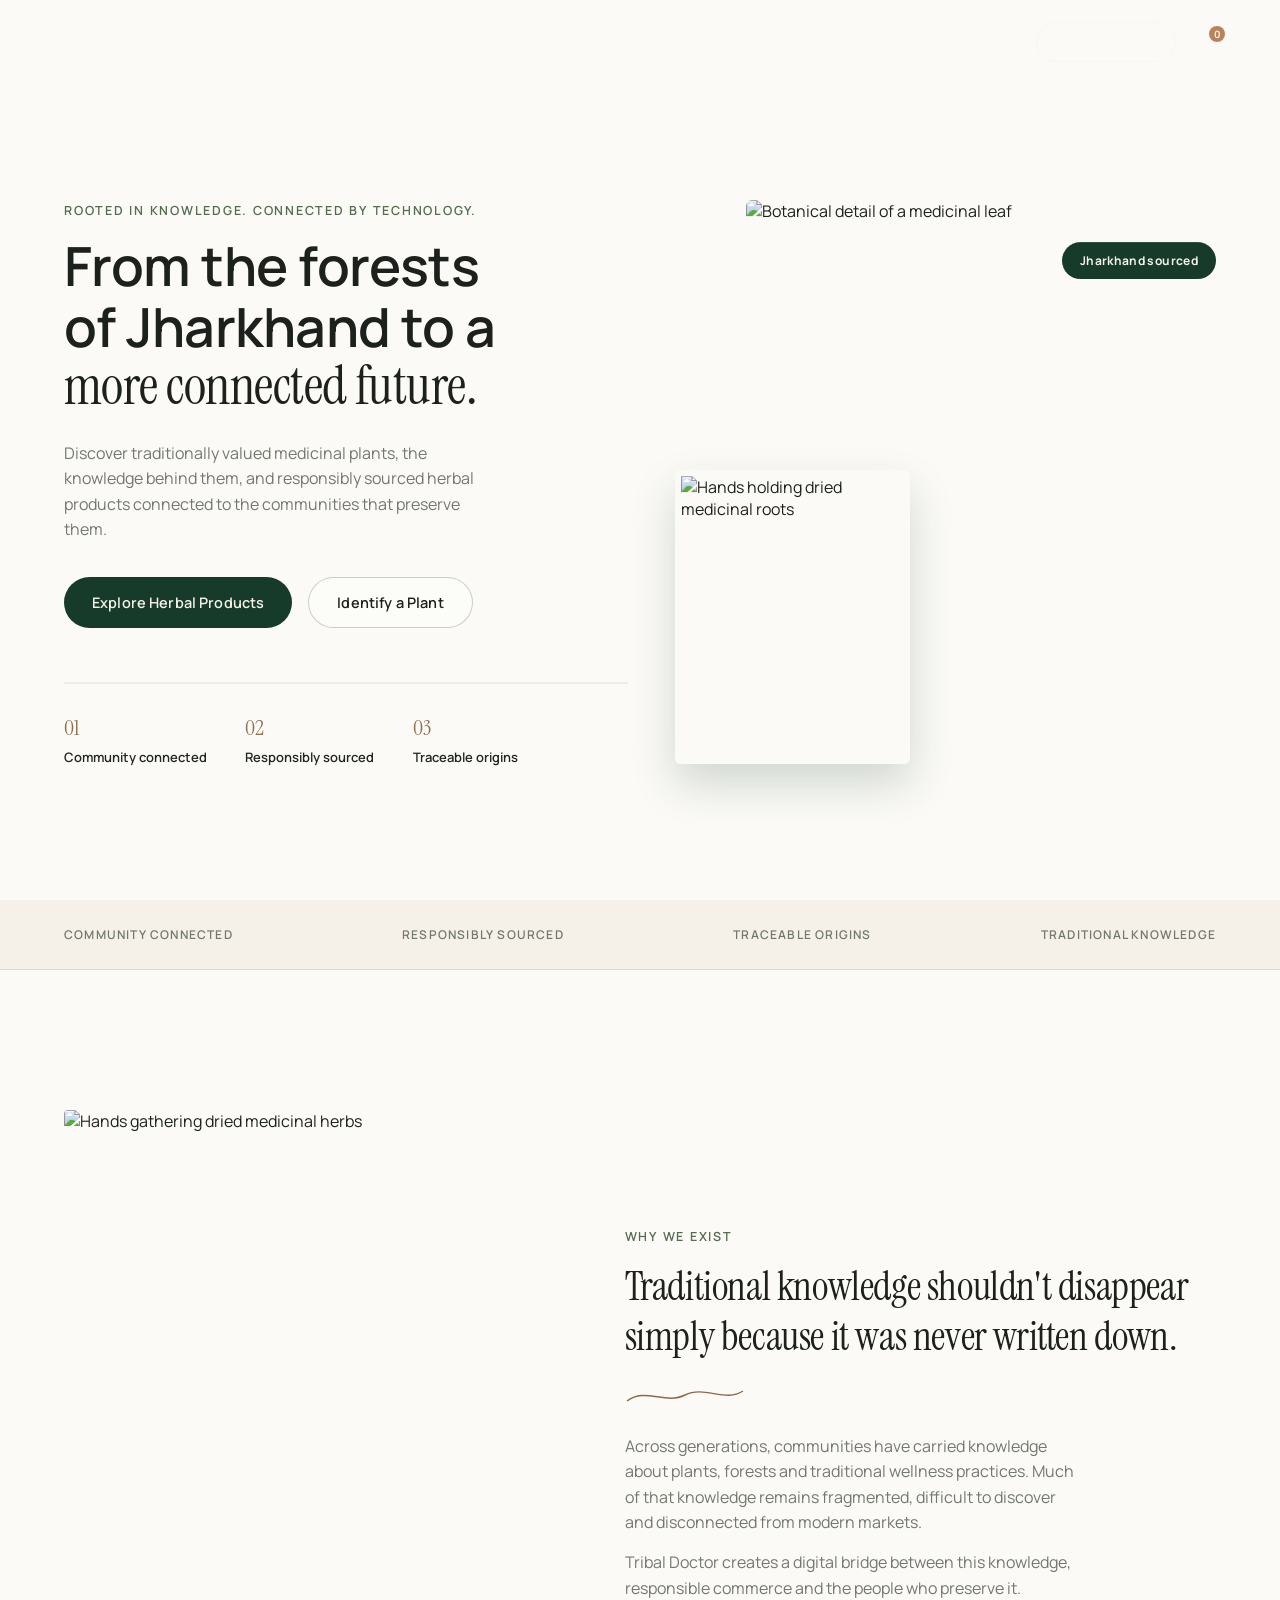
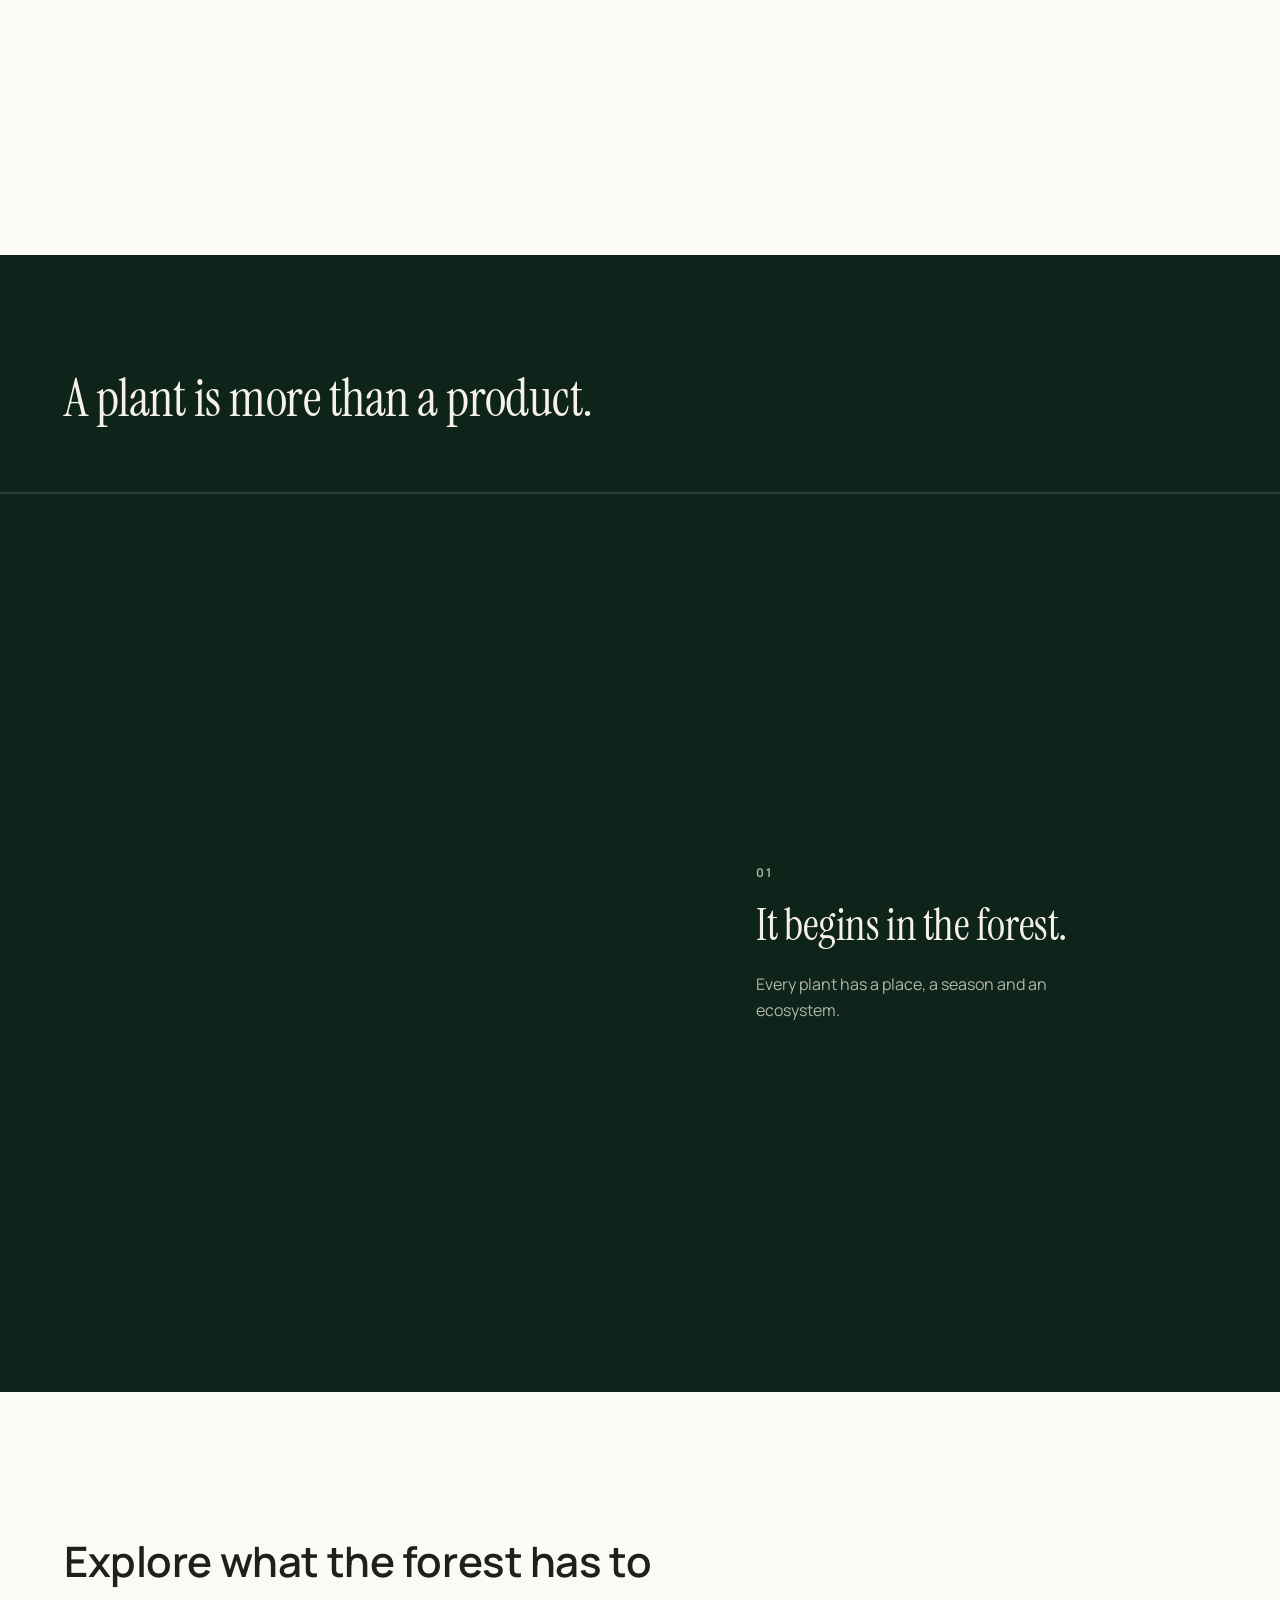
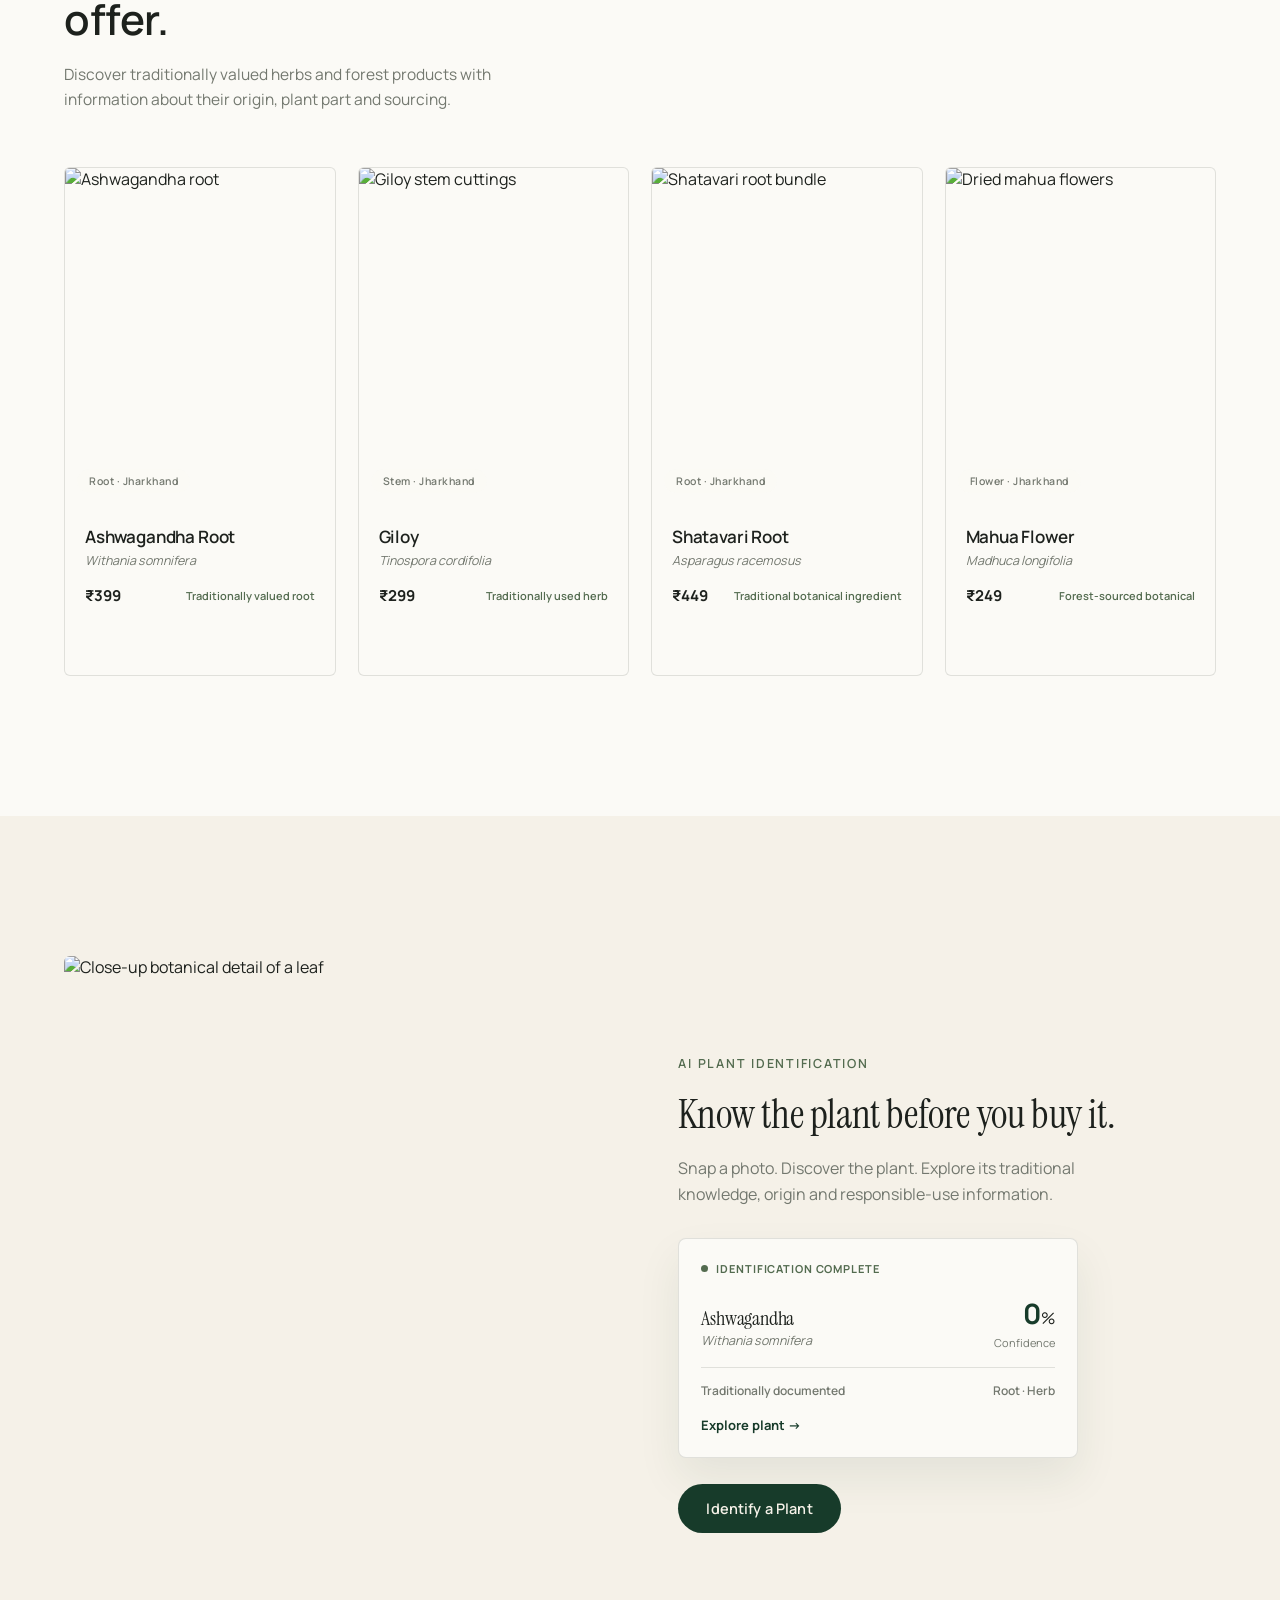
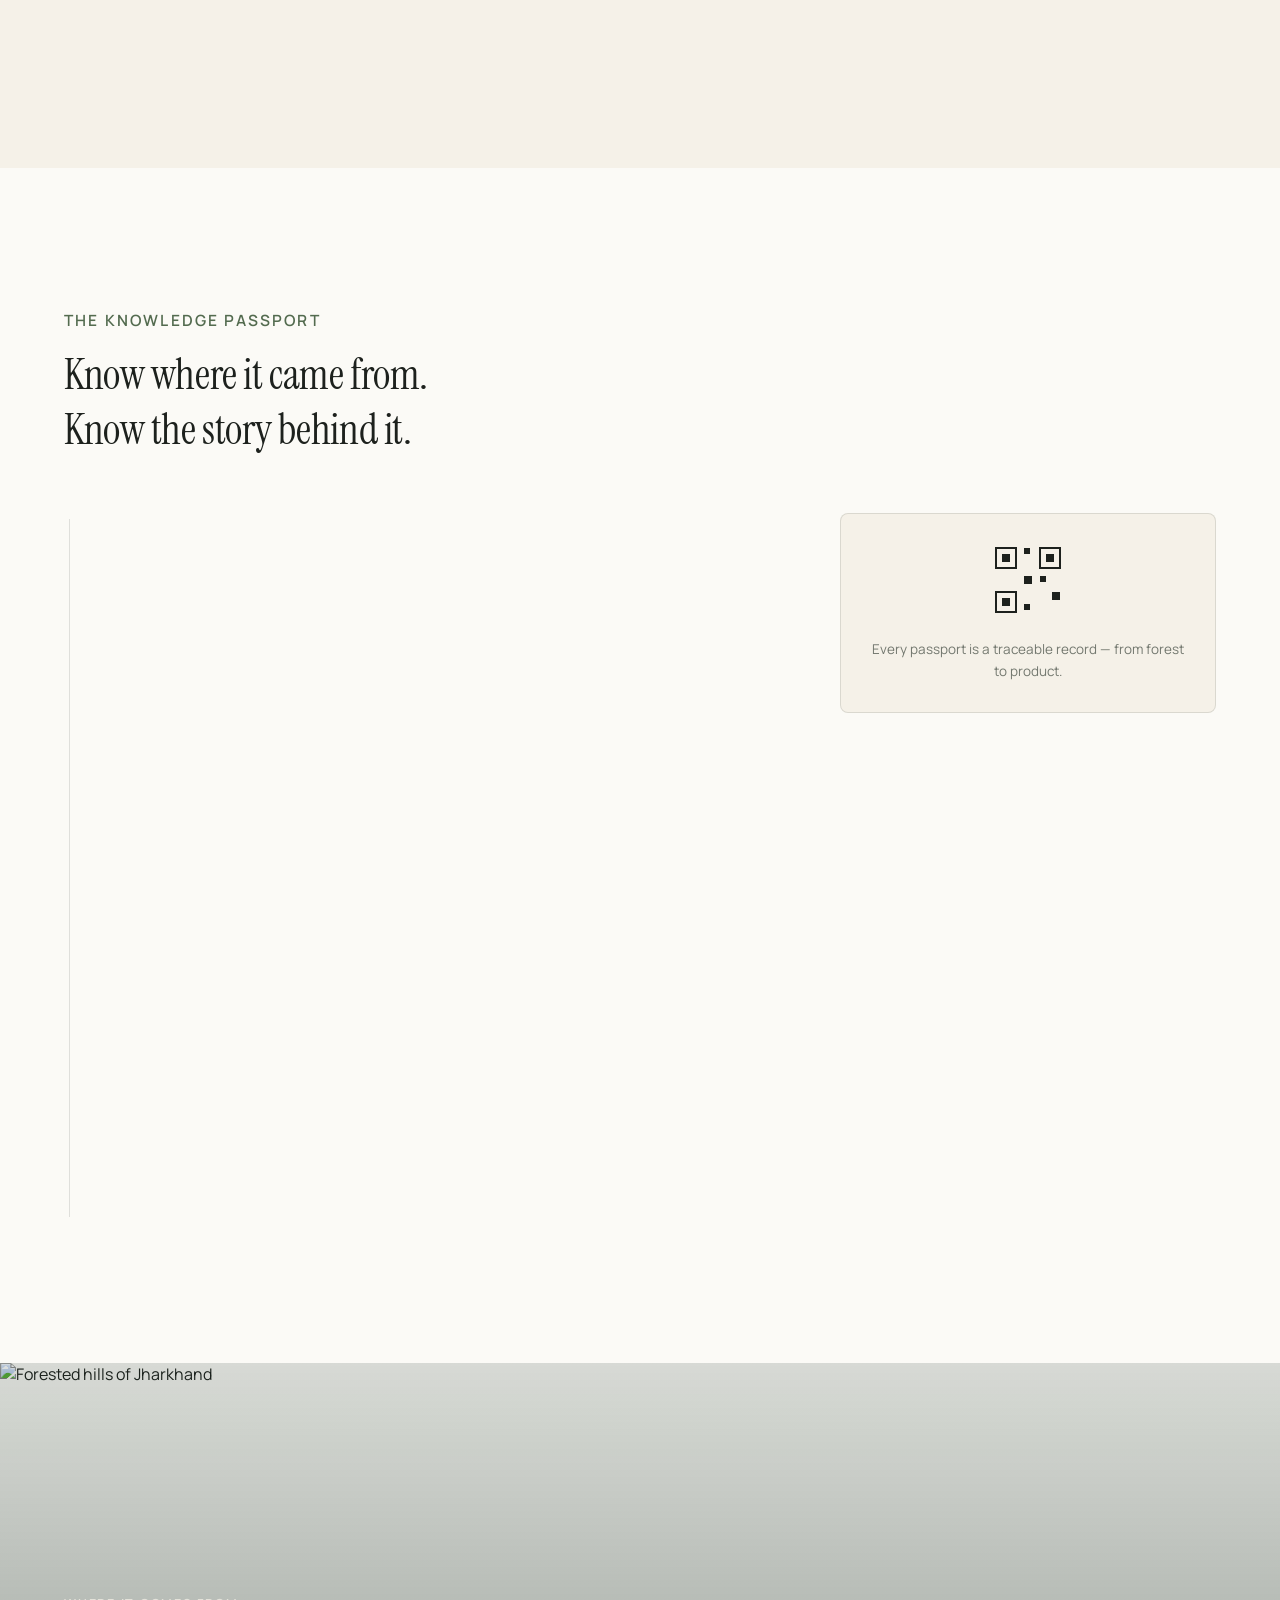
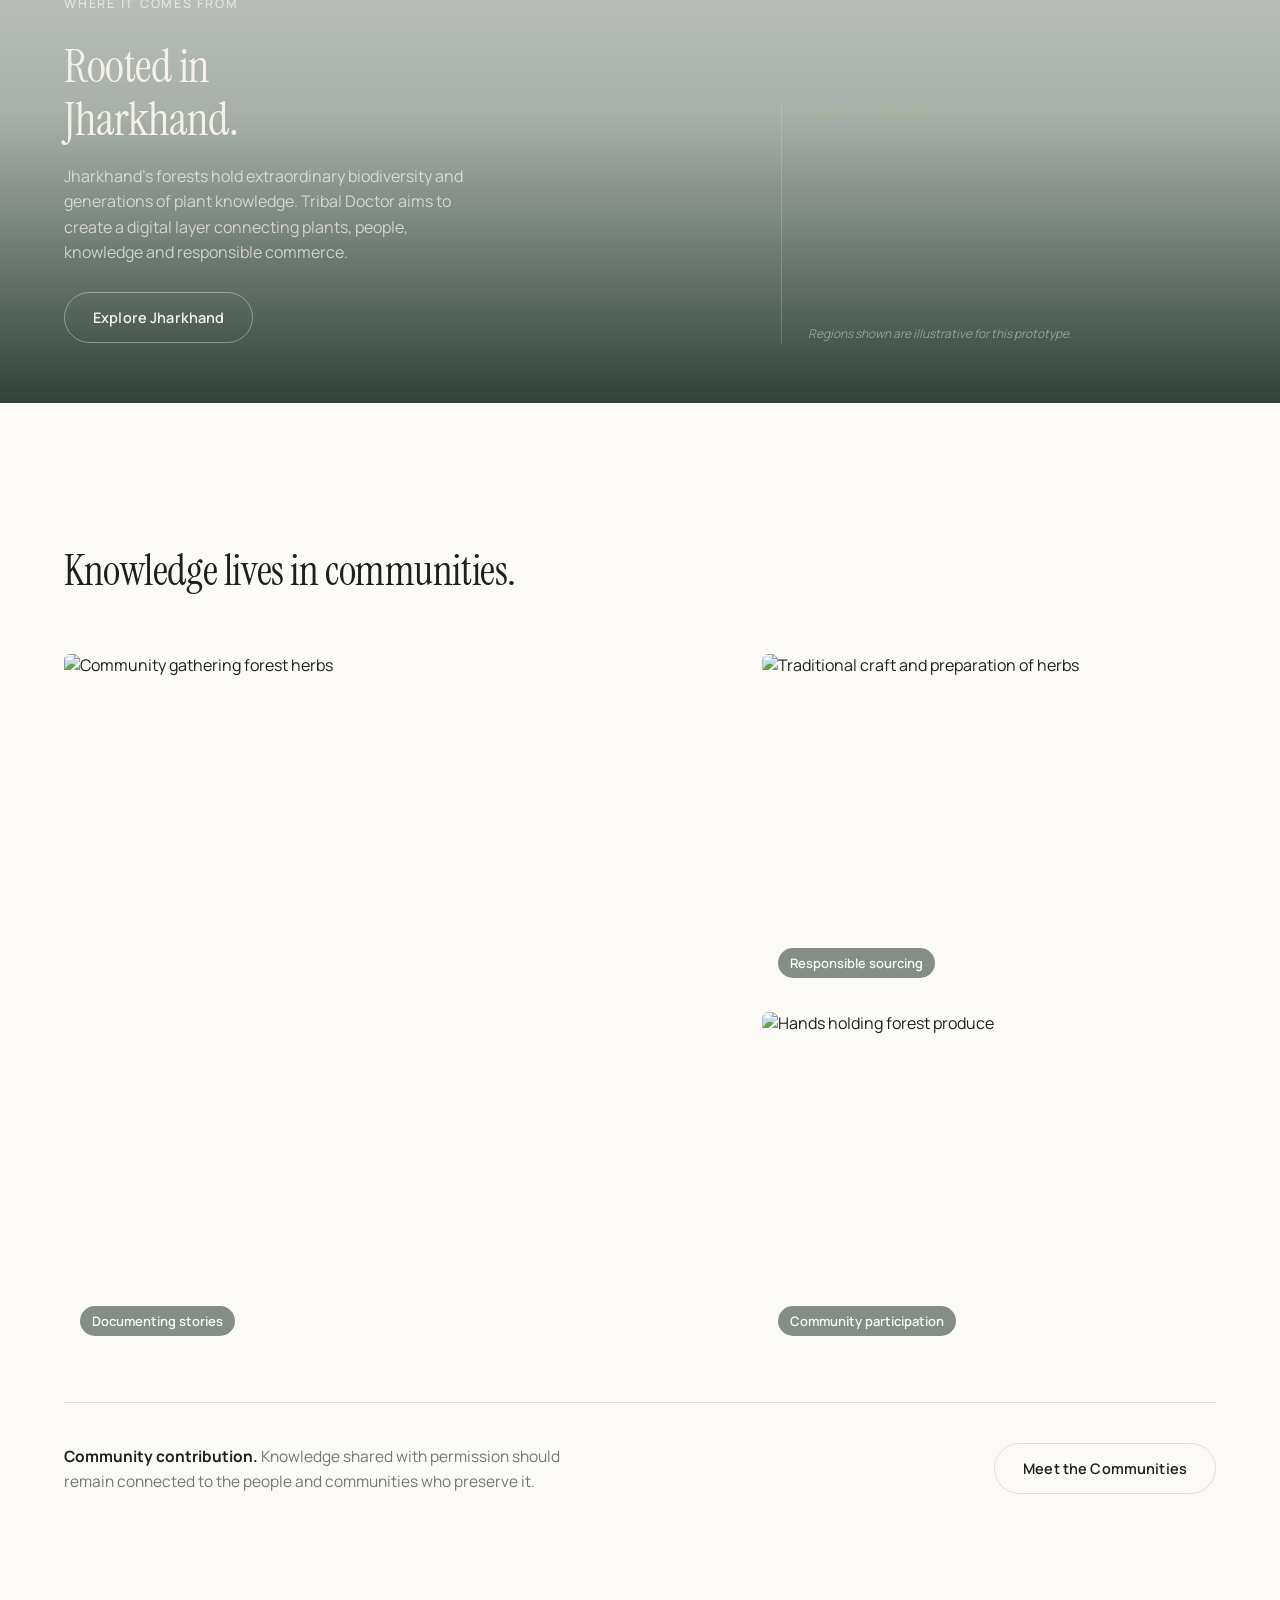
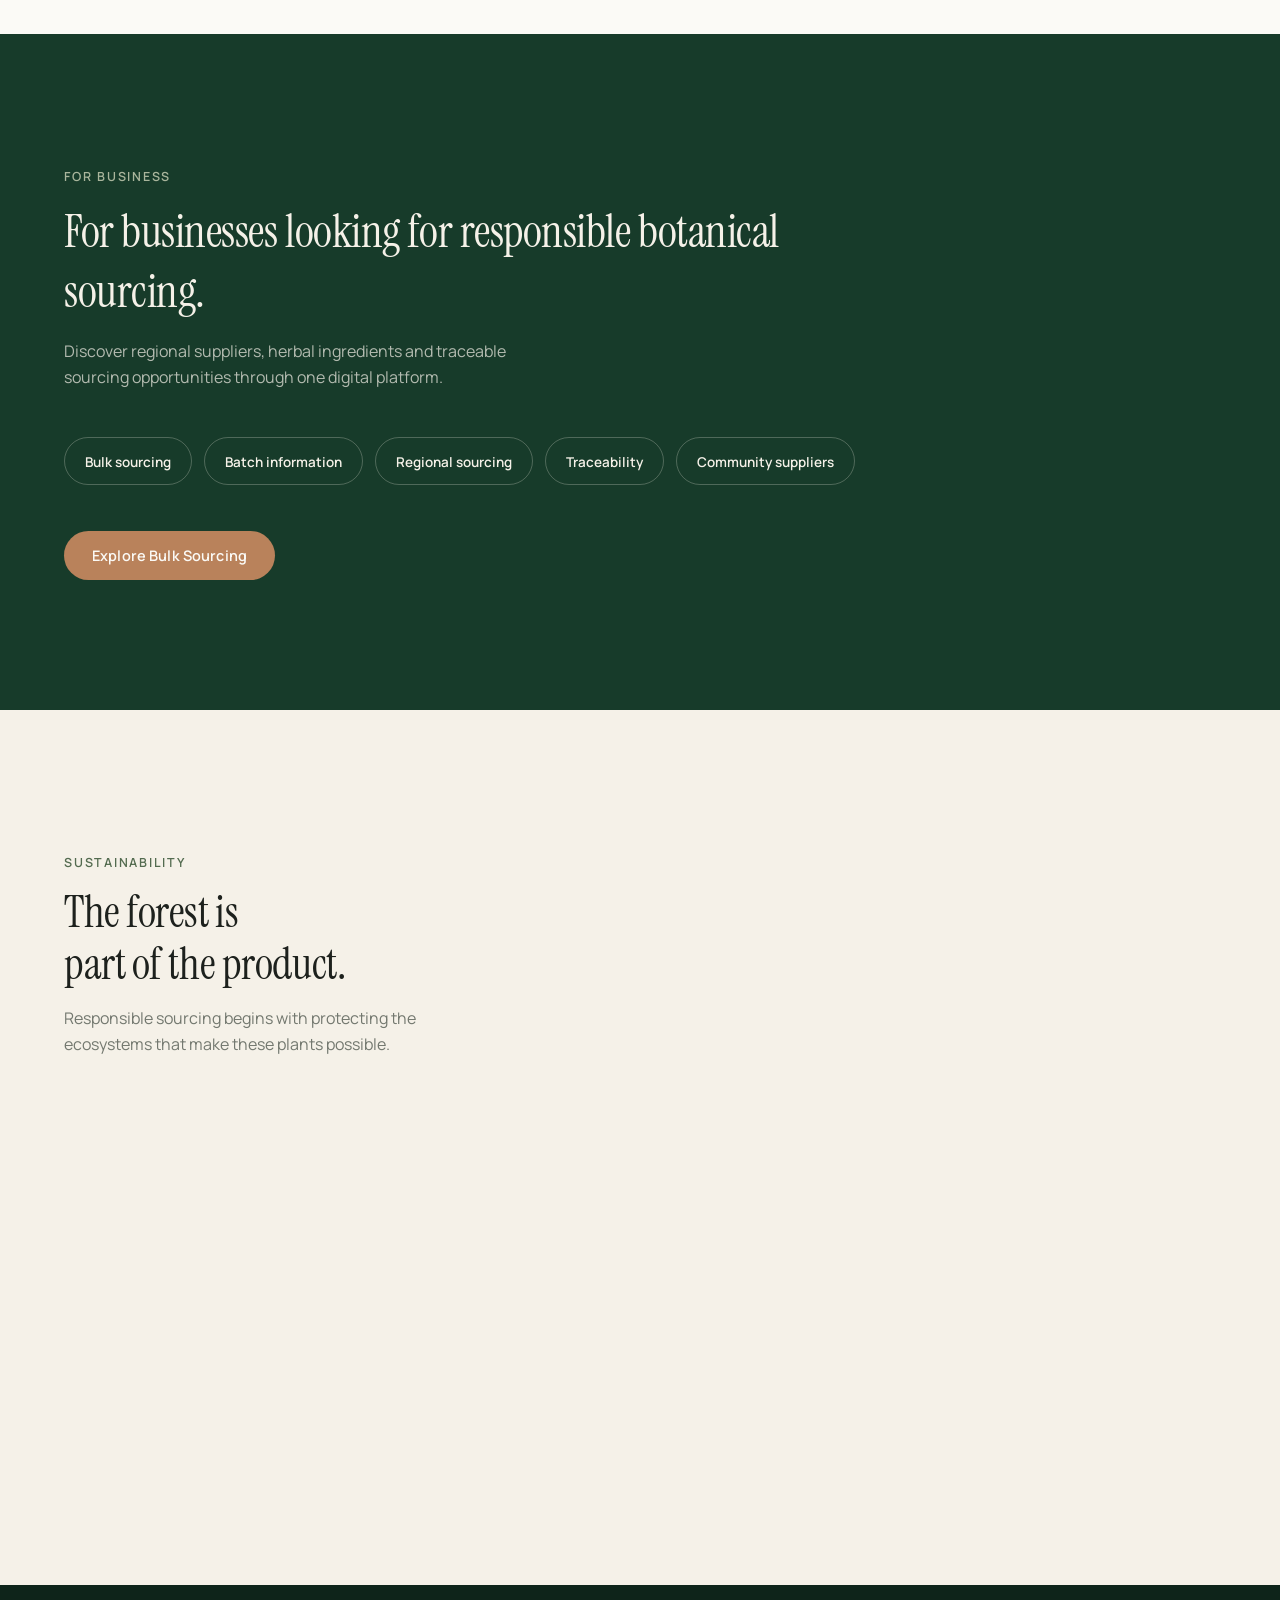
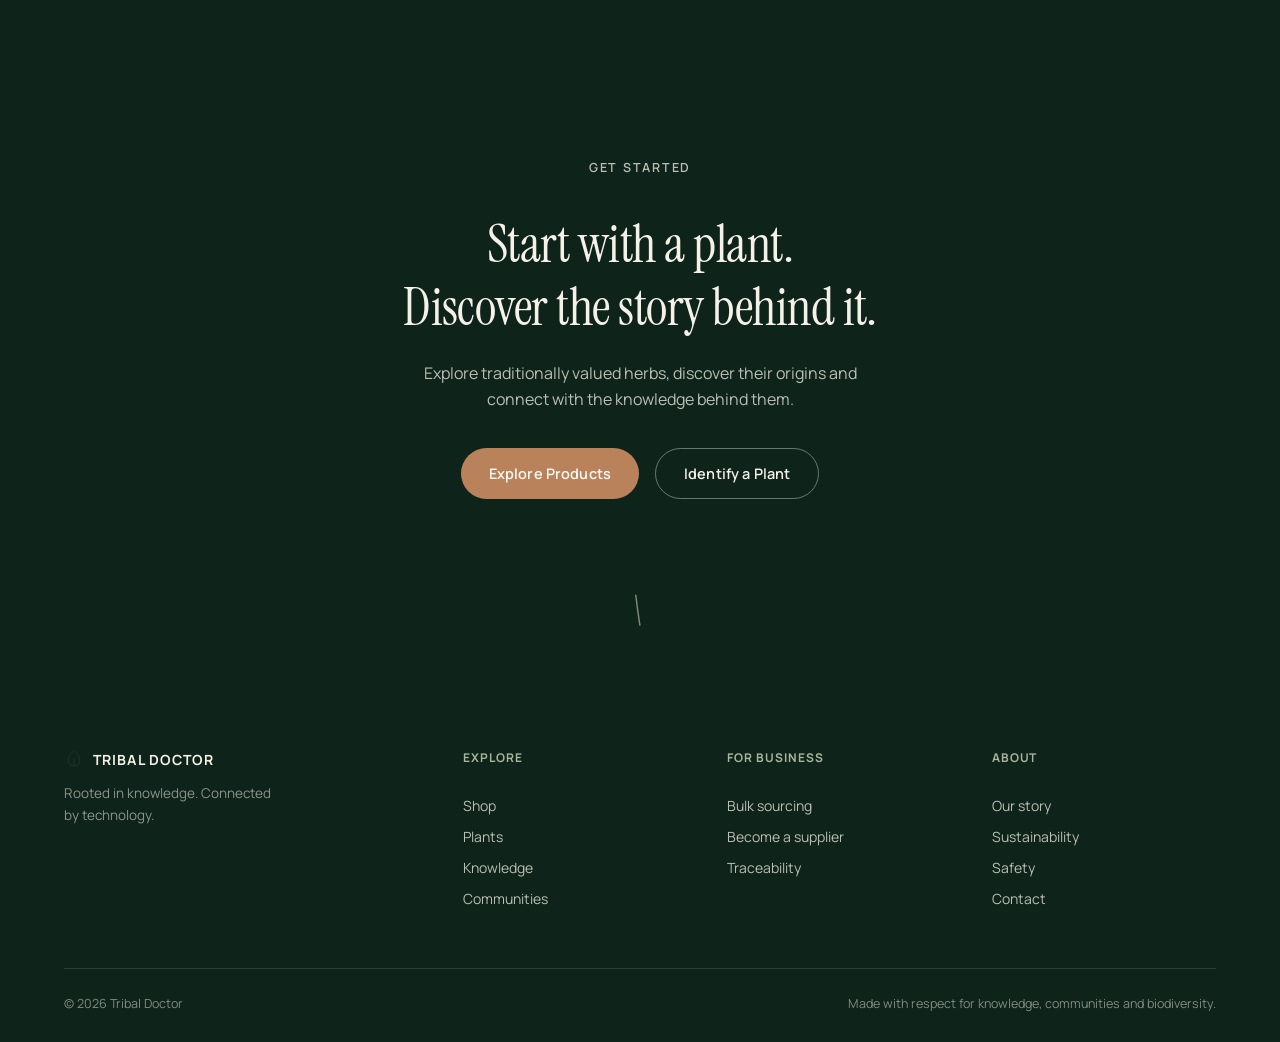
==== commit a9b19b68: "added pictures to shopping section" ====
--- a/index.html
+++ b/index.html
@@ -198,9 +198,9 @@
           </div>
         </div>
 
-        <div class="hero-scroll-cue" aria-hidden="true">
+        <!-- <div class="hero-scroll-cue" aria-hidden="true">
           <span></span>
-        </div>
+        </div> -->
       </section>
 
       <!-- ============ TRUST STRIP ============ -->
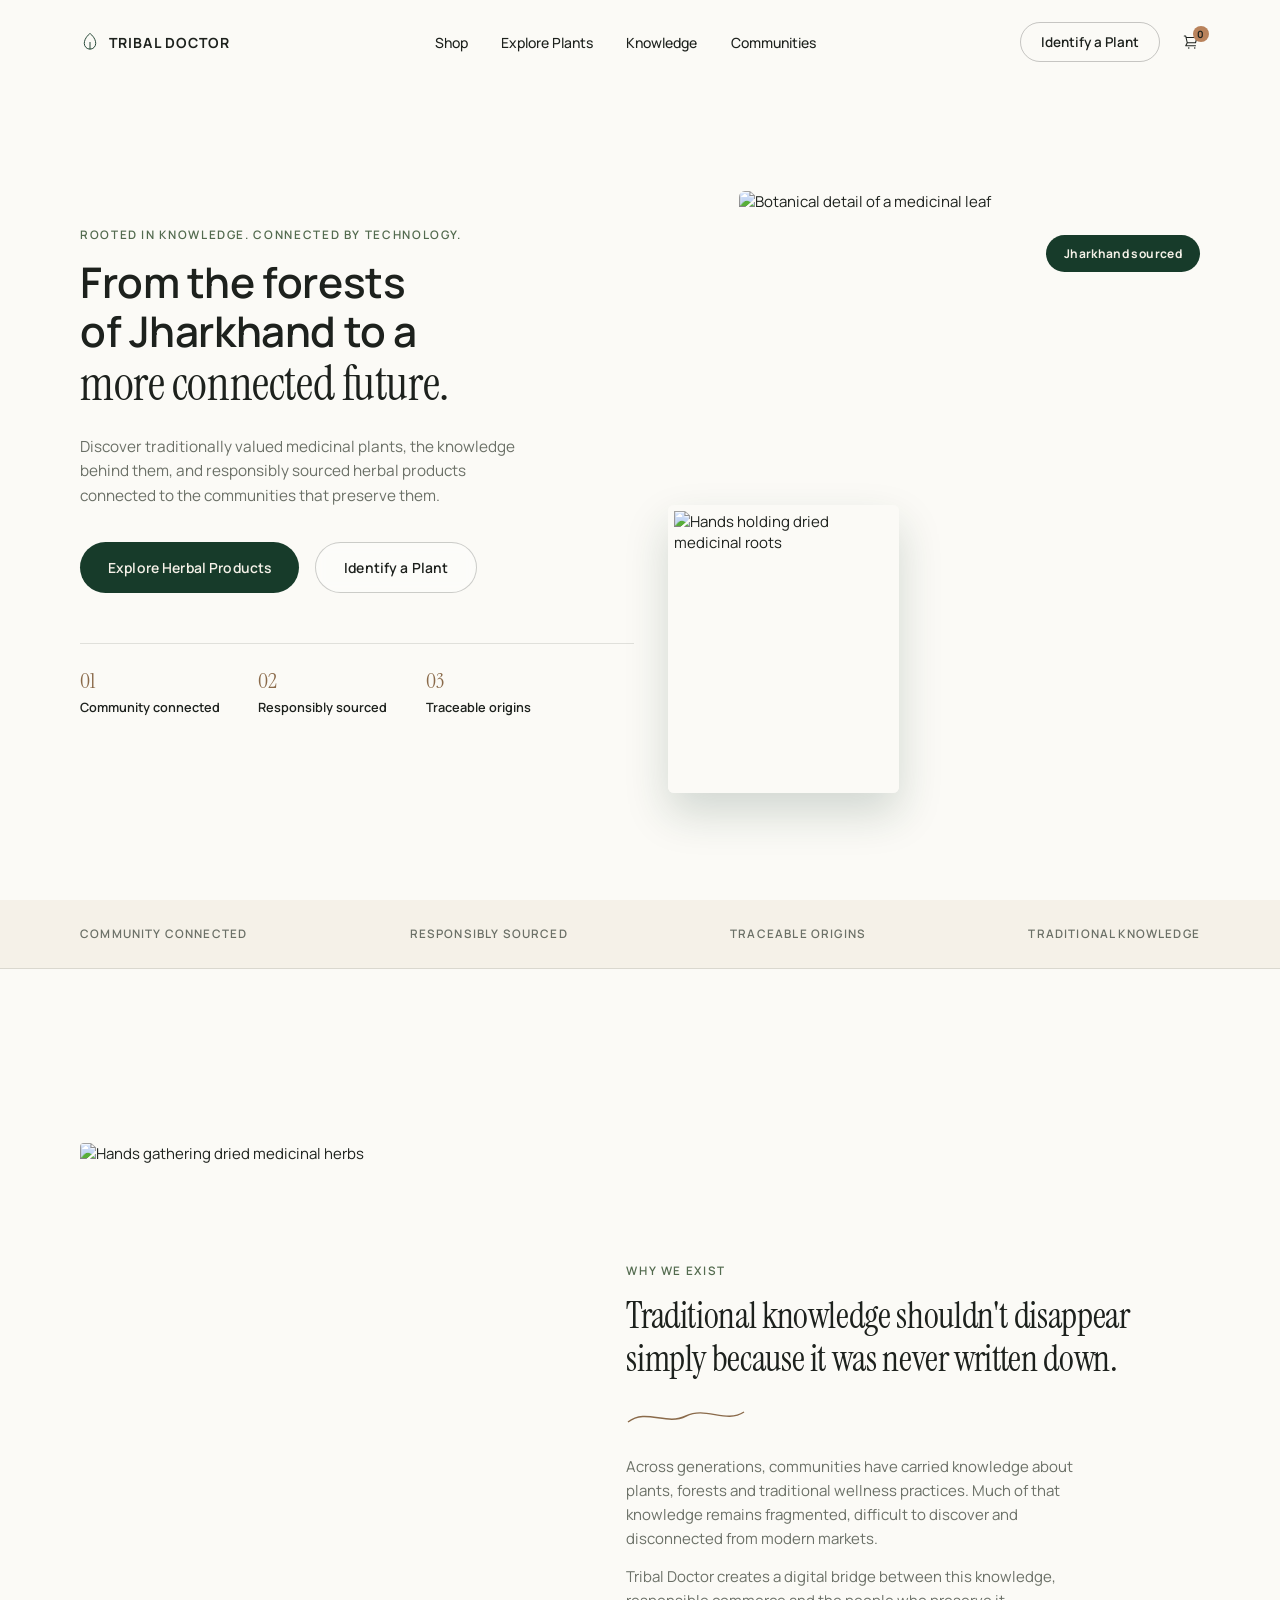
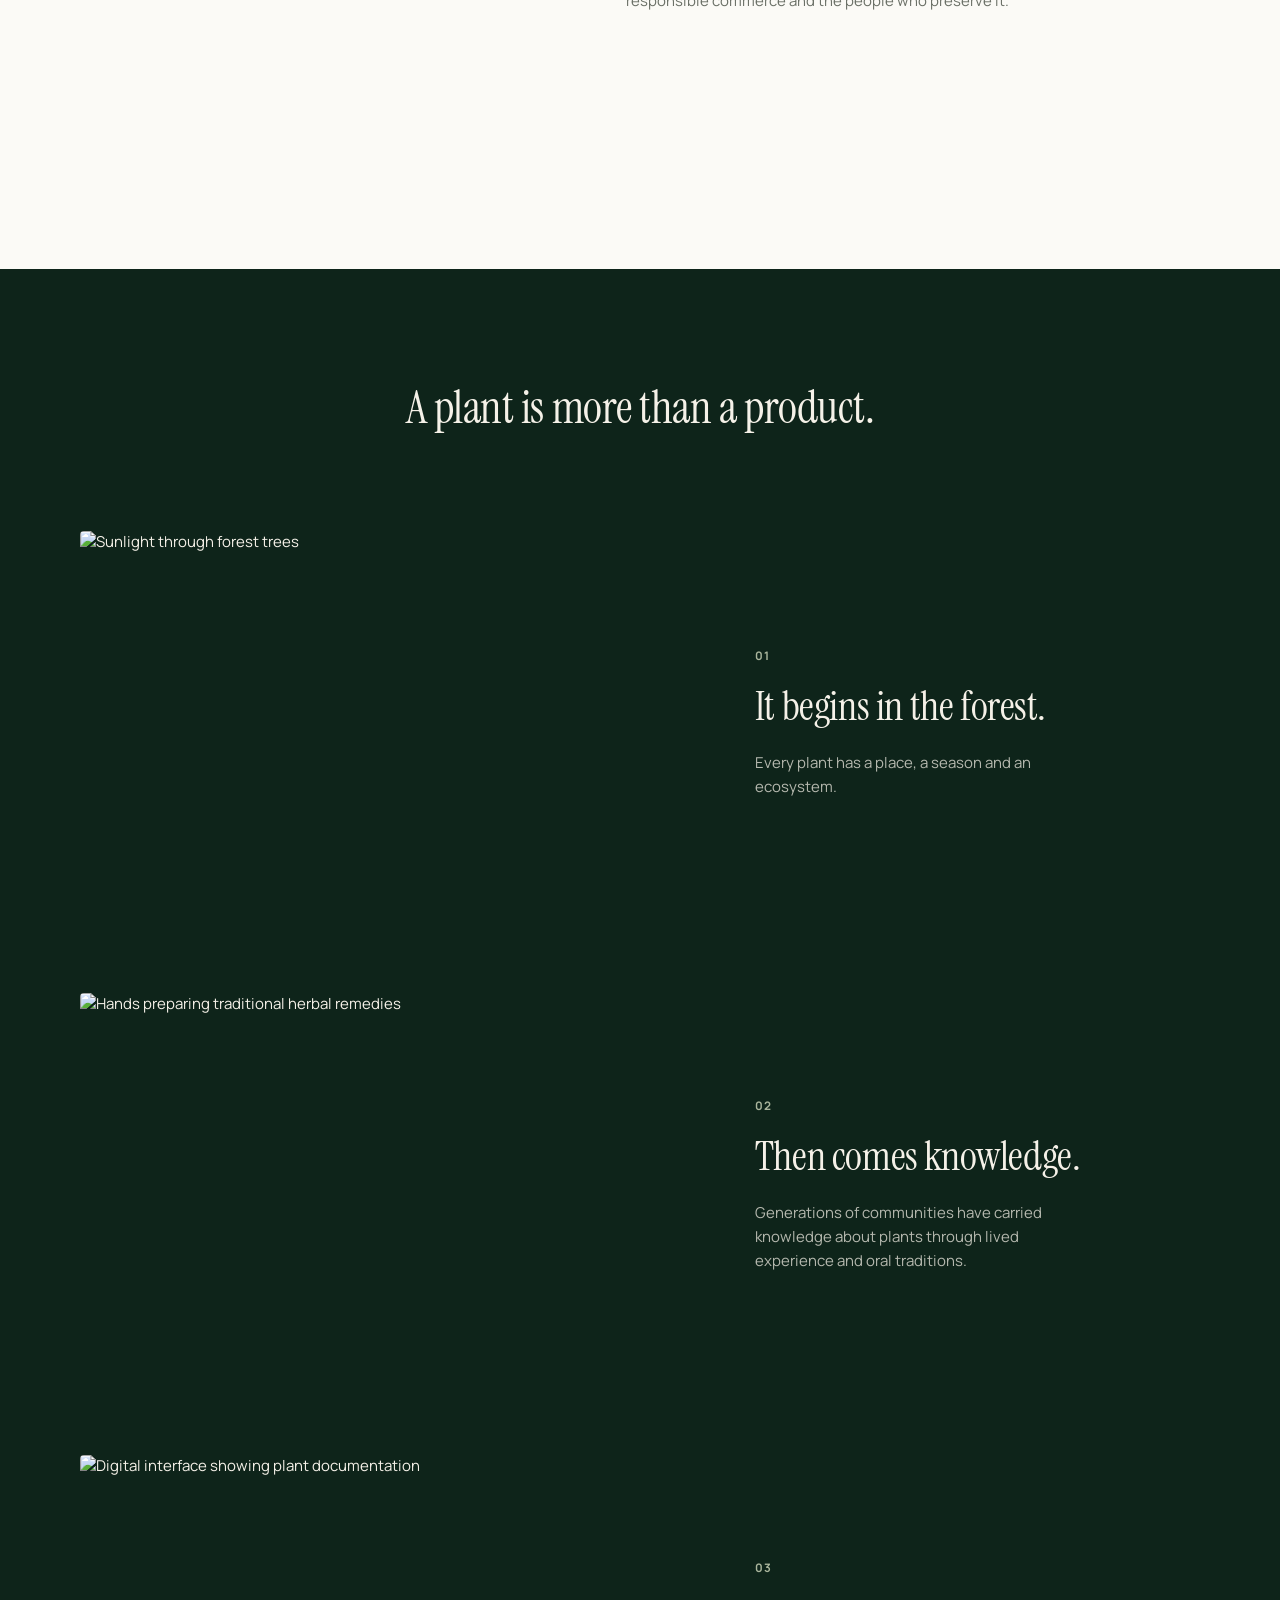
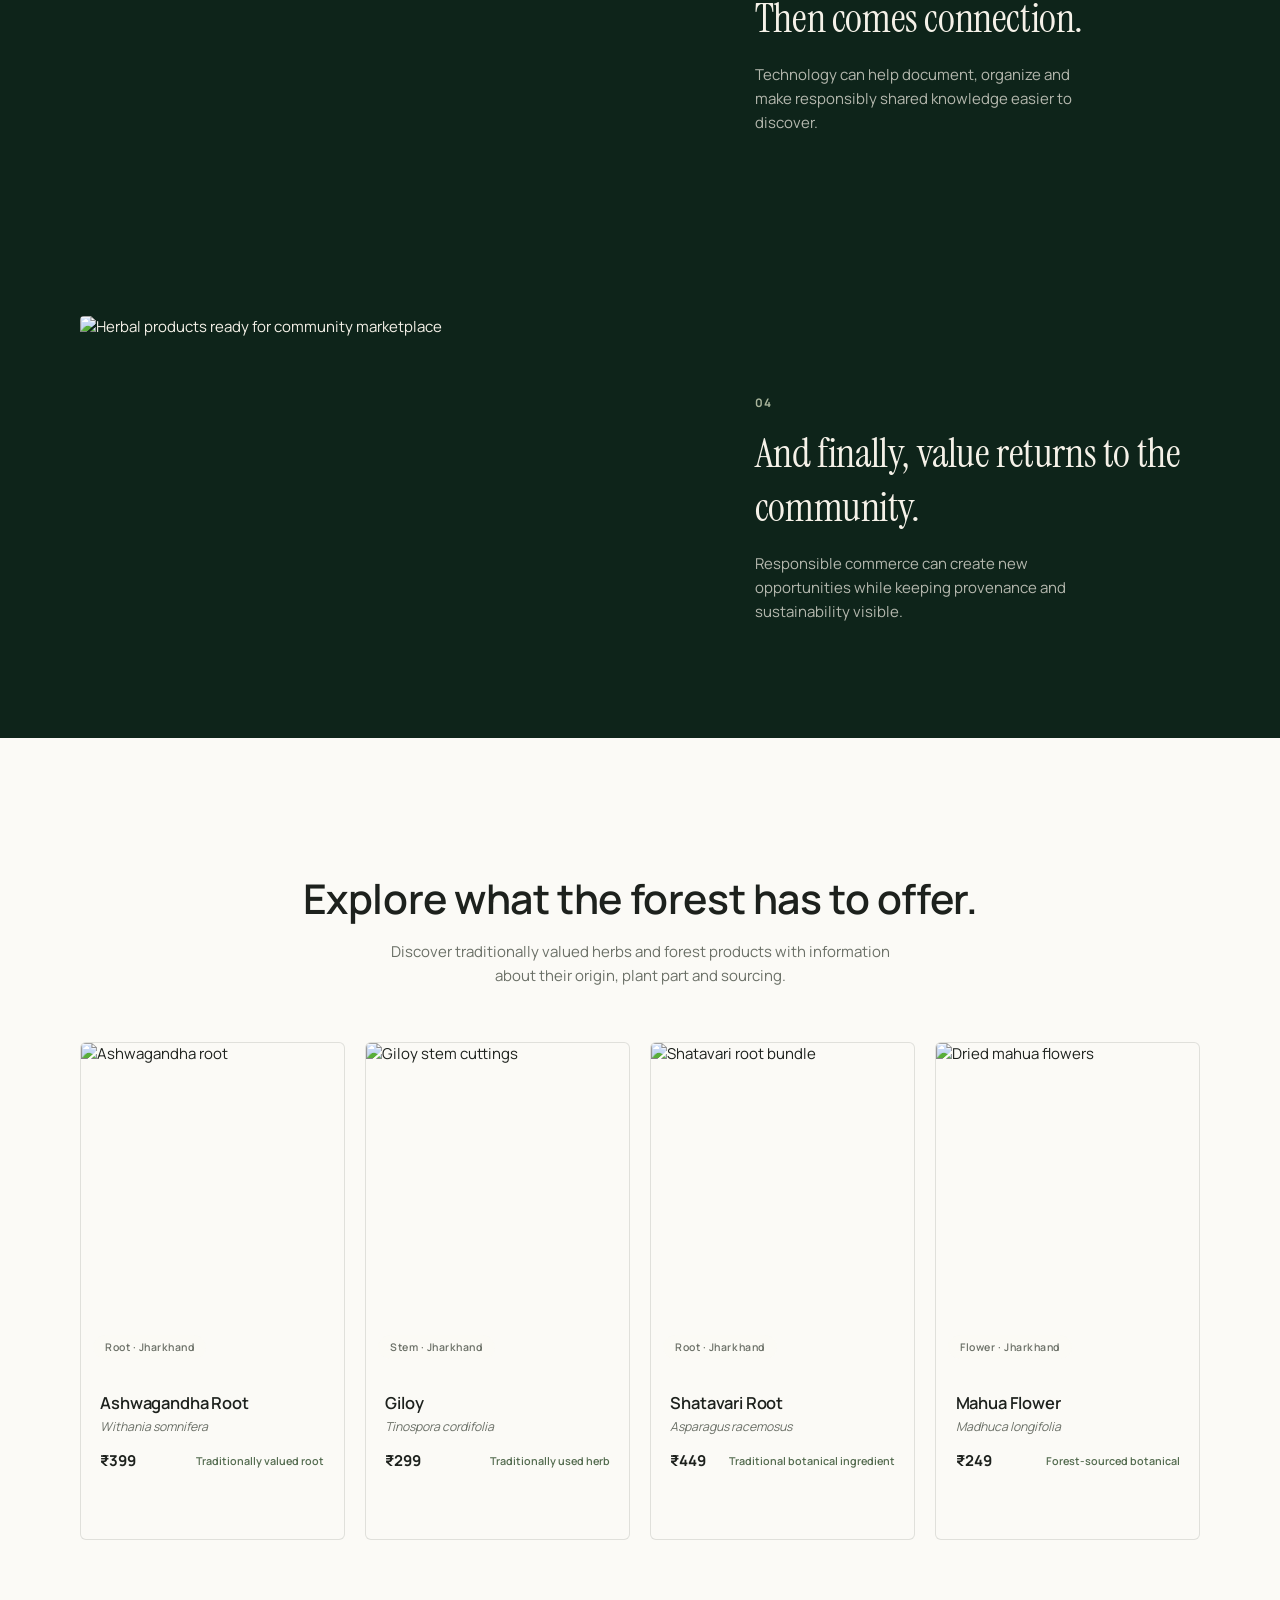
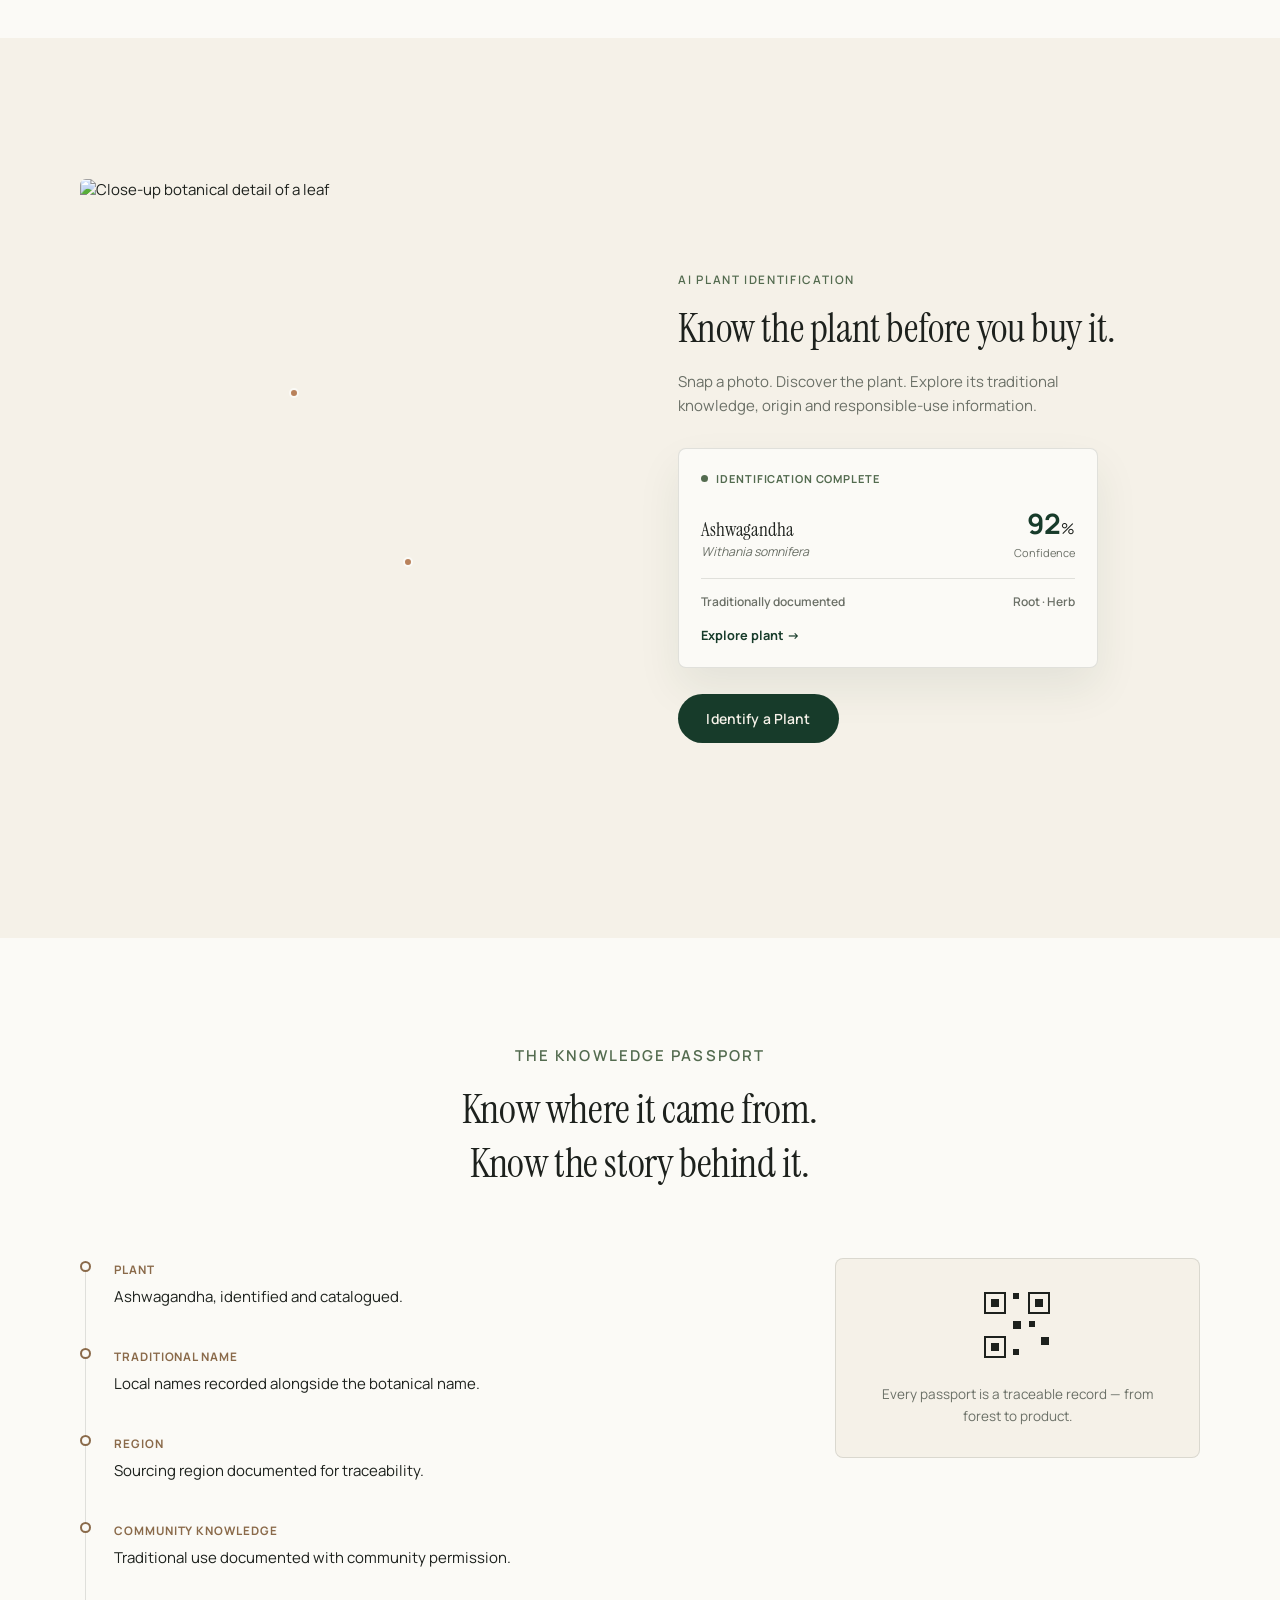
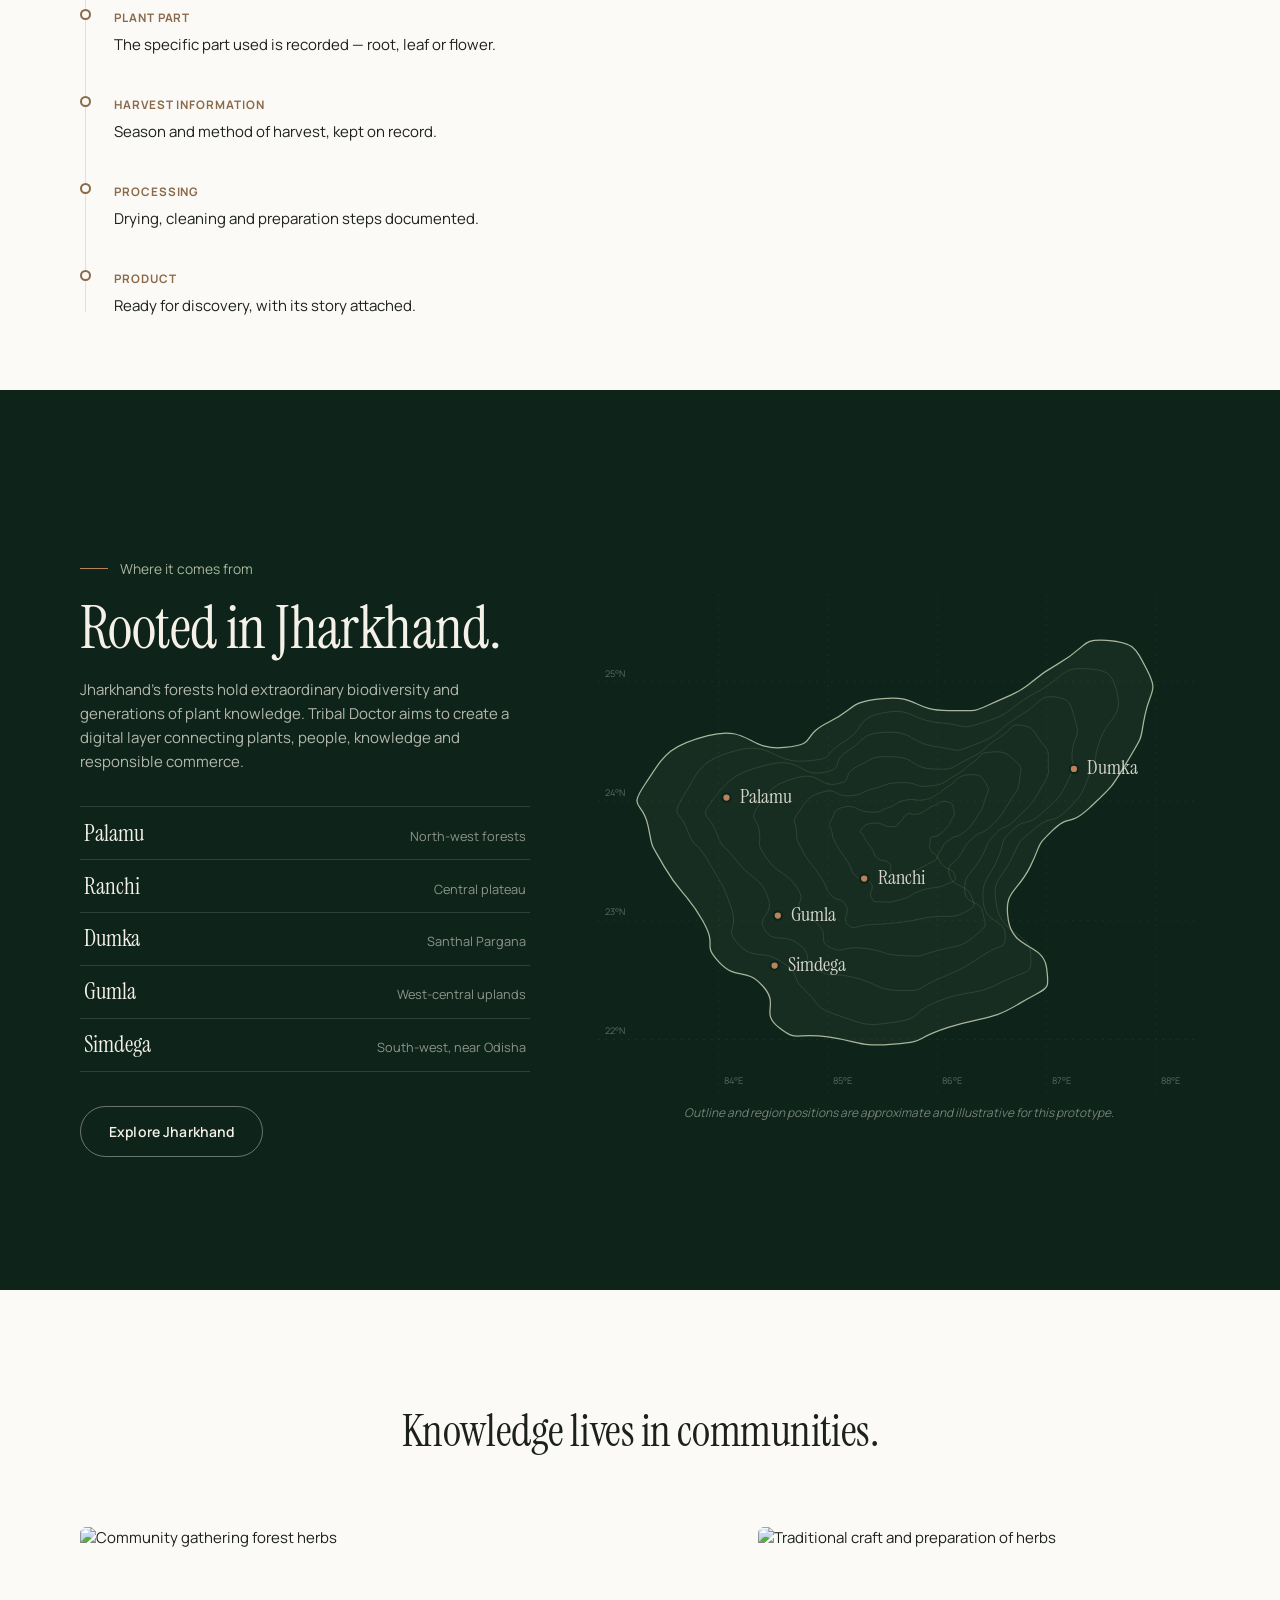
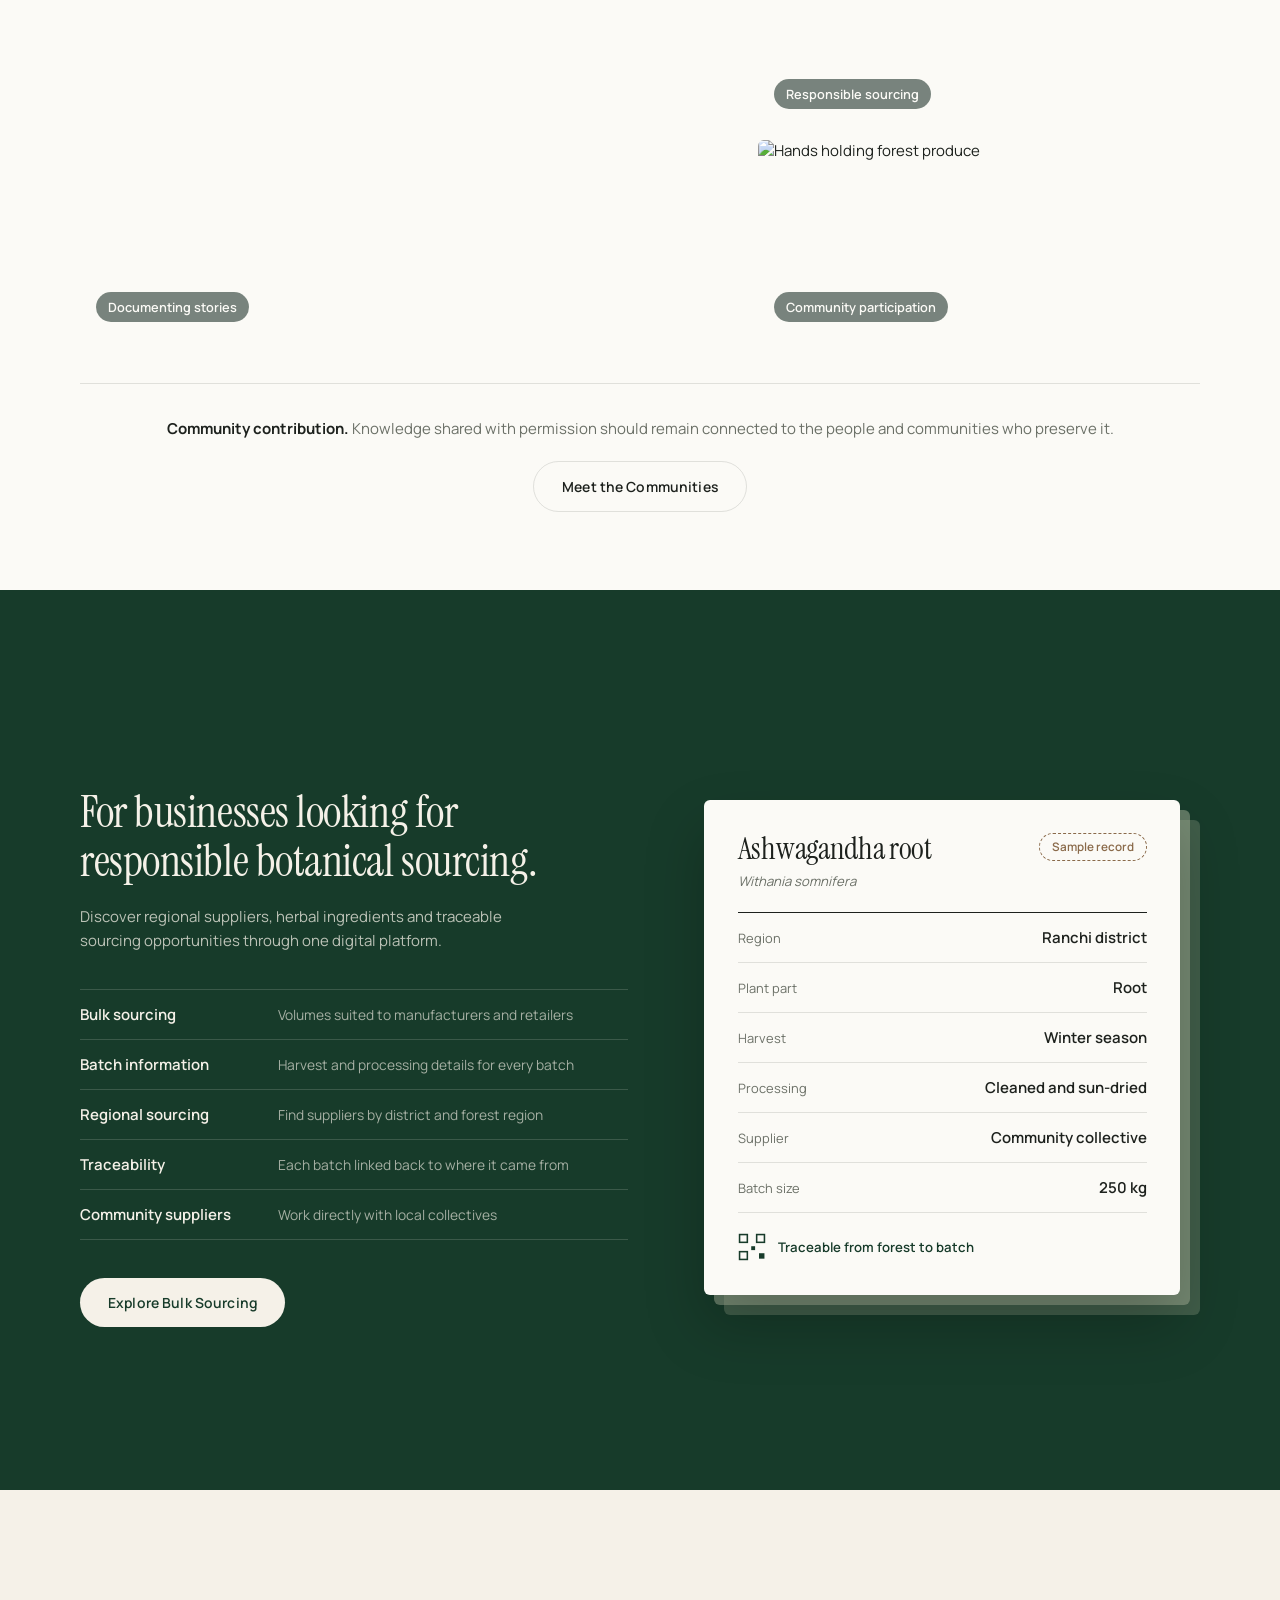
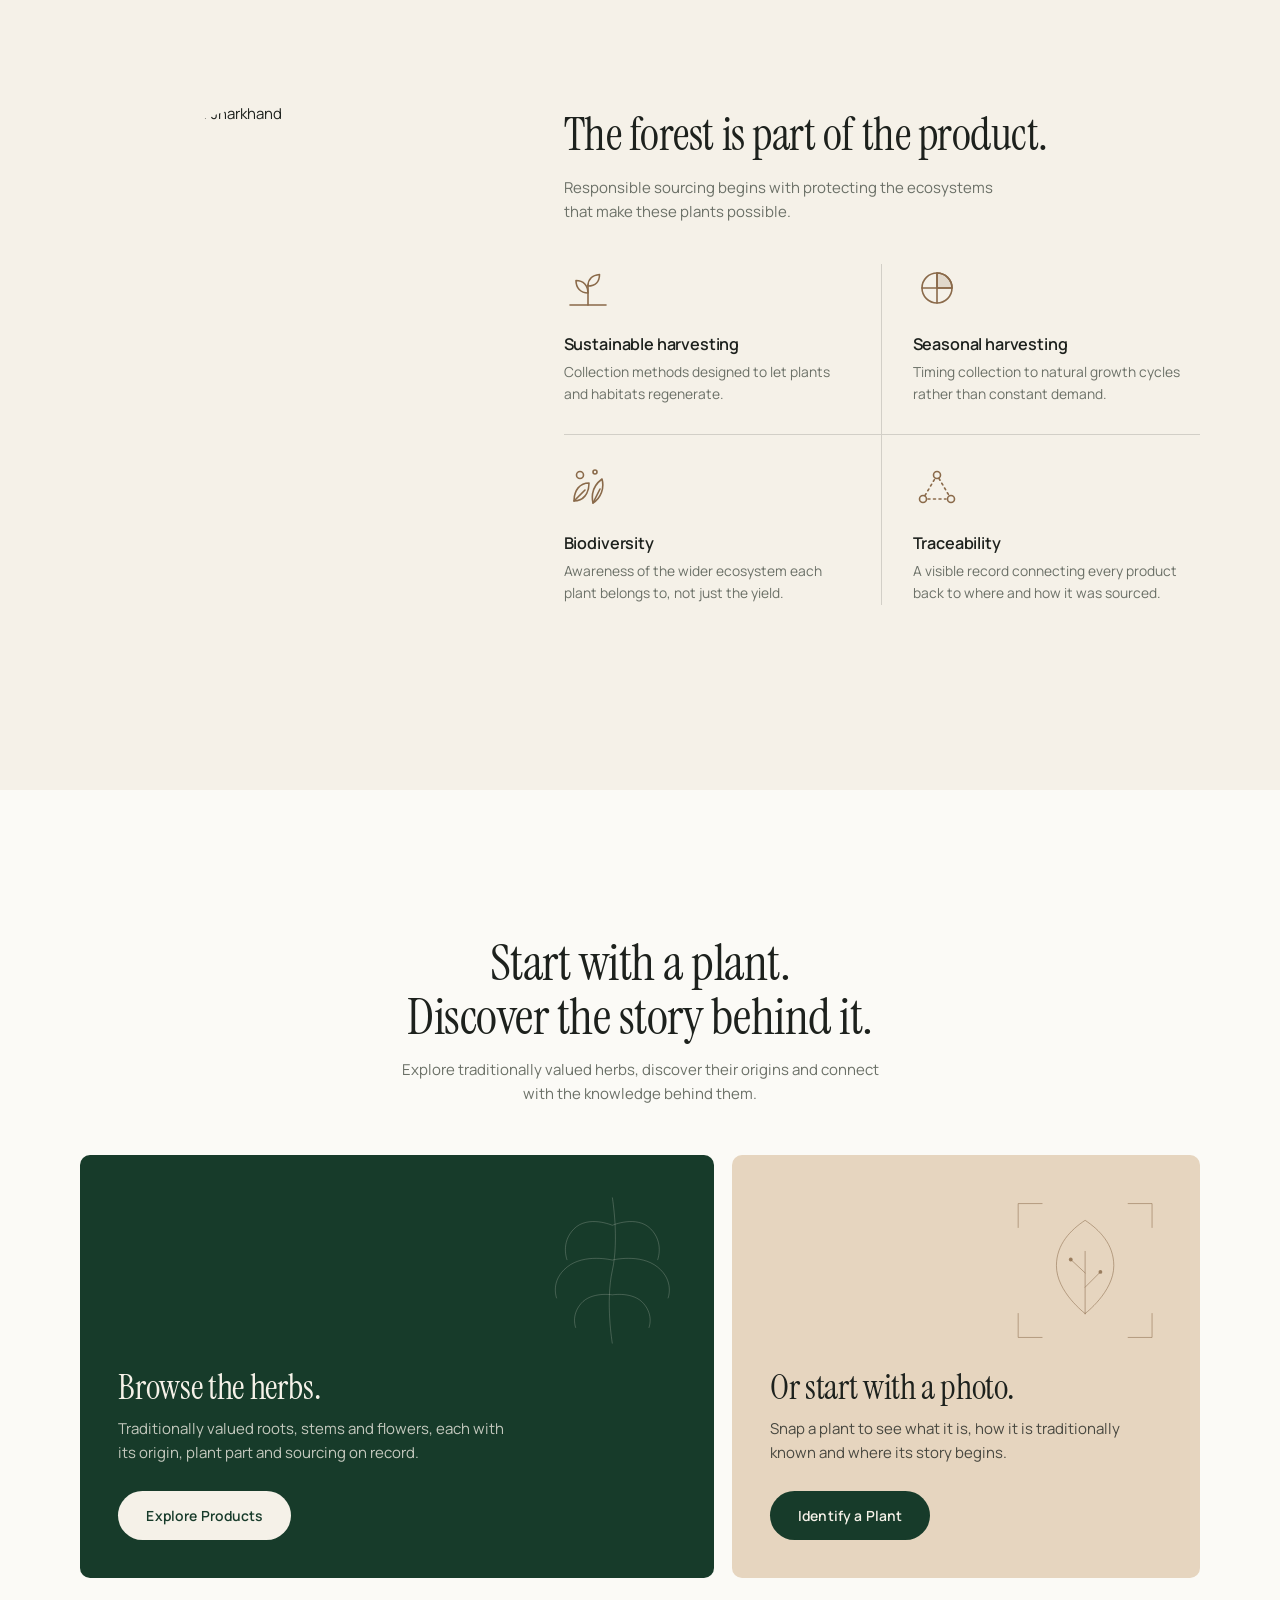
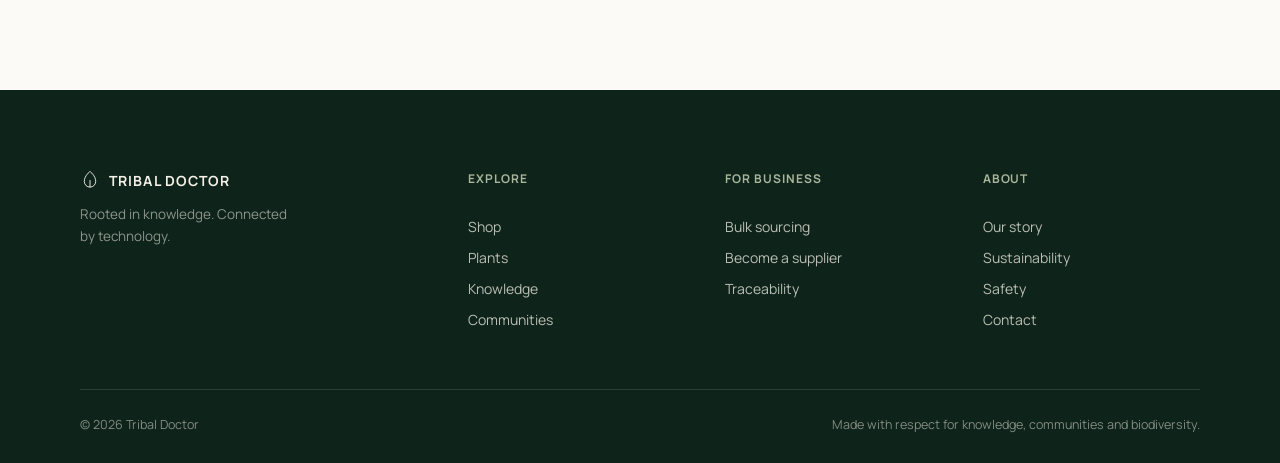
==== commit 574bff85: "fixed navbar and centering issues" ====
--- a/index.html
+++ b/index.html
@@ -16,6 +16,7 @@
       rel="stylesheet"
     />
 
+    <script>document.documentElement.classList.add("js");</script>
     <link rel="stylesheet" href="style.css" />
   </head>
   <body>
@@ -139,11 +140,9 @@
               Rooted in knowledge. Connected by technology.
             </p>
             <h1 class="hero-heading">
-              <span class="line" data-line>From the forests</span>
-              <span class="line" data-line>of Jharkhand to a</span>
-              <span class="line line-serif" data-line
-                >more connected future.</span
-              >
+              <span class="line"><span class="line-inner">From the forests</span></span>
+              <span class="line"><span class="line-inner">of Jharkhand to a</span></span>
+              <span class="line line-serif"><span class="line-inner">more connected future.</span></span>
             </h1>
             <p class="hero-sub" data-reveal>
               Discover traditionally valued medicinal plants, the knowledge
@@ -270,7 +269,7 @@
           <div class="story-stage" data-stage="0">
             <div class="story-visual">
               <img
-                src="https://images.unsplash.com/photo-1441974231531-c6227db76b6e?q=80&w=1600&auto=format&fit=crop"
+                src="https://upload.wikimedia.org/wikipedia/commons/9/9a/Forest_of_jharkhand.jpg?utm_source=commons.wikimedia.org&utm_campaign=index&utm_content=original"
                 alt="Sunlight through forest trees"
               />
             </div>
@@ -517,7 +516,7 @@
                   <p class="latin">Withania somnifera</p>
                 </div>
                 <div class="confidence">
-                  <span class="confidence-num" id="confidenceNum">0</span
+                  <span class="confidence-num" id="confidenceNum">92</span
                   ><span>%</span>
                   <p>Confidence</p>
                 </div>
@@ -662,24 +661,25 @@
 
       <!-- ============ JHARKHAND ============ -->
       <section class="jharkhand" id="jharkhand">
-        <div class="jharkhand-media">
-          <img
-            src="https://images.unsplash.com/photo-1516214104703-d870798883c5?q=80&w=1800&auto=format&fit=crop"
-            alt="Forested hills of Jharkhand"
-          />
-          <div class="jharkhand-scrim"></div>
-        </div>
-
-        <div class="jharkhand-content">
-          <div class="jharkhand-copy">
-            <p class="eyebrow eyebrow-light">Where it comes from</p>
-            <h2>Rooted in<br />Jharkhand.</h2>
-            <p>
+        <div class="jk-inner">
+          <div class="jk-copy">
+            <p class="jk-label">Where it comes from</p>
+            <h2>Rooted in Jharkhand.</h2>
+            <p class="jk-text">
               Jharkhand's forests hold extraordinary biodiversity and
               generations of plant knowledge. Tribal Doctor aims to create a
               digital layer connecting plants, people, knowledge and responsible
               commerce.
             </p>
+
+            <ul class="jk-regions" aria-label="Sourcing regions">
+              <li><button type="button" class="jk-region" data-region="palamu"><span class="jk-region-name">Palamu</span><span class="jk-region-where">North-west forests</span></button></li>
+              <li><button type="button" class="jk-region" data-region="ranchi"><span class="jk-region-name">Ranchi</span><span class="jk-region-where">Central plateau</span></button></li>
+              <li><button type="button" class="jk-region" data-region="dumka"><span class="jk-region-name">Dumka</span><span class="jk-region-where">Santhal Pargana</span></button></li>
+              <li><button type="button" class="jk-region" data-region="gumla"><span class="jk-region-name">Gumla</span><span class="jk-region-where">West-central uplands</span></button></li>
+              <li><button type="button" class="jk-region" data-region="simdega"><span class="jk-region-name">Simdega</span><span class="jk-region-where">South-west, near Odisha</span></button></li>
+            </ul>
+
             <a
               href="plants.html?region=jharkhand"
               class="btn btn-ghost-light"
@@ -688,19 +688,20 @@
             >
           </div>
 
-          <div class="jharkhand-index" aria-label="Sourcing regions">
-            <span class="jharkhand-index-label">Sourcing regions</span>
-            <ul class="jharkhand-index-list">
-              <li data-jregion><span class="jregion-line"></span>Palamu</li>
-              <li data-jregion><span class="jregion-line"></span>Ranchi</li>
-              <li data-jregion><span class="jregion-line"></span>Dumka</li>
-              <li data-jregion><span class="jregion-line"></span>Gumla</li>
-              <li data-jregion><span class="jregion-line"></span>Simdega</li>
-            </ul>
-            <p class="jharkhand-note">
-              Regions shown are illustrative for this prototype.
-            </p>
-          </div>
+          <figure class="jk-figure">
+            <svg class="jk-map" viewBox="0 0 720 596" role="img" aria-labelledby="jkMapTitle">
+              <title id="jkMapTitle">Illustrative map of Jharkhand with five sourcing regions: Palamu, Ranchi, Dumka, Gumla and Simdega</title>
+              <g class="jk-grat" aria-hidden="true"><line x1="0" x2="720" y1="532.8" y2="532.8"/><text x="8" y="526.8">22°N</text><line x1="0" x2="720" y1="390.2" y2="390.2"/><text x="8" y="384.2">23°N</text><line x1="0" x2="720" y1="247.8" y2="247.8"/><text x="8" y="241.8">24°N</text><line x1="0" x2="720" y1="105.2" y2="105.2"/><text x="8" y="99.2">25°N</text><line x1="144.5" x2="144.5" y1="0" y2="596"/><text x="150.5" y="586">84°E</text><line x1="275.2" x2="275.2" y1="0" y2="596"/><text x="281.2" y="586">85°E</text><line x1="405.9" x2="405.9" y1="0" y2="596"/><text x="411.9" y="586">86°E</text><line x1="536.6" x2="536.6" y1="0" y2="596"/><text x="542.6" y="586">87°E</text><line x1="667.3" x2="667.3" y1="0" y2="596"/><text x="673.3" y="586">88°E</text></g>
+              <path class="jk-fill" d="M57.0 226.4C78.6 194.3 81.7 182.2 131.5 169.4C181.3 156.5 179.8 188.3 223.0 183.6C266.1 178.9 239.9 171.2 275.2 153.7C310.5 136.2 297.4 129.5 340.6 125.2C383.7 120.9 375.9 139.4 419.0 139.4C462.1 139.4 445.1 141.9 484.3 125.2C523.5 108.5 512.4 104.8 549.7 83.9C586.9 62.9 576.3 53.2 608.5 55.4C640.6 57.5 643.1 64.1 656.8 91.0C670.5 117.9 660.9 113.1 654.2 145.2C647.5 177.2 654.2 165.0 634.6 197.9C615.0 230.8 616.3 229.2 588.9 254.9C561.4 280.5 564.7 262.0 543.1 283.4C521.6 304.8 532.7 294.1 517.0 326.1C501.3 358.2 485.0 353.9 490.8 390.2C496.7 426.6 532.7 417.3 536.6 447.2C540.5 477.2 539.2 468.6 503.9 490.0C468.6 511.4 464.1 504.0 419.0 518.5C373.9 533.0 396.8 535.0 353.6 538.4C310.5 541.9 316.4 535.9 275.2 529.9C234.1 523.9 239.9 536.9 216.4 518.5C192.9 500.1 218.4 492.1 196.8 468.6C175.3 445.1 166.1 463.6 144.5 440.1C123.0 416.6 144.5 424.5 124.9 390.2C105.3 356.0 98.8 360.3 79.2 326.1C59.6 291.9 66.3 306.2 59.6 276.2C52.9 246.3 35.4 258.4 57.0 226.4Z" aria-hidden="true"/>
+              <g aria-hidden="true"><path class="jk-ring" d="M103.2 240.0C120.6 211.7 121.0 199.5 164.4 187.5C207.9 175.4 209.2 202.9 248.0 199.8C286.8 196.7 265.7 194.3 293.7 177.0C321.8 159.7 306.8 149.0 341.6 142.1C376.4 135.3 373.0 151.0 409.7 154.1C446.3 157.3 429.2 163.7 463.7 152.7C498.1 141.8 488.9 136.7 524.4 117.6C559.8 98.6 552.7 88.2 581.9 89.3C611.0 90.4 616.0 95.5 621.5 121.3C627.1 147.0 610.1 147.6 600.4 175.2C590.7 202.9 600.6 188.9 589.2 213.5C577.8 238.0 582.5 236.8 562.5 257.0C542.4 277.2 542.7 263.0 522.4 280.8C502.1 298.5 508.4 288.1 494.8 316.3C481.2 344.5 470.3 340.3 477.2 374.8C484.0 409.2 516.3 404.1 517.6 431.2C518.9 458.2 514.2 448.4 481.5 465.0C448.8 481.6 446.2 472.5 408.7 486.5C371.3 500.5 392.4 506.3 356.6 511.8C320.8 517.3 321.9 515.9 289.5 504.9C257.0 493.8 269.1 494.2 248.5 475.0C227.9 455.8 245.0 457.5 220.9 440.8C196.8 424.0 186.7 439.2 168.1 419.1C149.5 398.9 169.5 403.1 158.9 373.6C148.2 344.2 148.2 348.4 132.6 320.8C116.9 293.2 115.4 305.9 106.6 281.7C97.8 257.5 85.9 268.3 103.2 240.0Z"/><path class="jk-ring" d="M138.4 244.8C157.3 220.8 165.0 213.4 204.2 204.0C243.4 194.6 240.7 218.5 269.1 213.6C297.5 208.7 276.2 202.0 299.0 187.6C321.9 173.1 313.5 166.9 345.3 165.4C377.0 163.9 372.7 178.3 404.8 182.6C436.8 186.9 422.1 190.8 452.1 179.7C482.0 168.5 476.3 162.4 504.7 145.5C533.0 128.6 526.6 121.2 546.6 123.2C566.6 125.3 565.0 133.0 571.2 152.4C577.4 171.8 569.5 167.9 567.3 188.0C565.1 208.2 574.4 197.8 563.9 219.7C553.4 241.6 553.0 242.0 532.3 261.0C511.7 280.0 511.3 266.6 495.1 283.0C479.0 299.4 488.8 290.2 478.5 315.7C468.2 341.2 458.2 340.5 460.8 368.1C463.4 395.7 487.2 388.4 487.1 407.6C487.0 426.9 484.2 416.5 460.3 432.3C436.5 448.1 436.8 447.8 407.5 460.4C378.1 472.9 392.7 474.6 362.4 474.2C332.2 473.7 336.9 466.4 306.7 458.9C276.5 451.3 281.8 461.0 261.9 449.0C241.9 437.0 259.0 433.1 240.2 418.9C221.5 404.7 210.7 418.9 199.4 401.7C188.1 384.4 212.5 385.9 202.7 361.4C192.9 337.0 185.2 343.4 166.7 320.2C148.2 297.0 149.6 306.6 141.1 284.0C132.6 261.4 119.5 268.8 138.4 244.8Z"/><path class="jk-ring" d="M192.8 252.3C206.4 233.0 210.4 227.3 238.2 219.7C266.1 212.2 264.0 231.2 285.6 227.2C307.2 223.2 290.1 216.1 310.3 206.3C330.5 196.6 325.6 193.8 353.1 194.7C380.5 195.6 374.6 208.6 401.7 209.4C428.7 210.1 419.7 208.5 443.2 197.2C466.7 185.9 460.9 183.7 479.9 171.7C498.9 159.7 491.4 155.6 506.4 157.1C521.4 158.7 520.1 163.6 529.8 176.7C539.4 189.9 538.6 184.3 538.6 201.0C538.5 217.8 541.2 212.3 529.7 232.6C518.3 252.9 516.8 252.3 500.4 268.7C483.9 285.2 487.4 273.5 474.8 287.6C462.1 301.6 469.1 295.6 458.3 315.5C447.4 335.4 438.0 334.3 438.6 353.9C439.1 373.4 456.5 364.1 460.1 380.7C463.7 397.3 467.2 395.3 450.6 409.2C433.9 423.1 430.2 420.0 404.6 427.0C379.0 434.0 391.3 433.5 365.2 432.6C339.1 431.6 343.7 426.7 317.5 423.8C291.3 420.9 293.7 430.8 278.0 422.8C262.3 414.9 275.7 410.3 265.2 397.3C254.6 384.2 251.0 393.2 242.8 379.3C234.6 365.4 250.3 370.0 237.9 351.0C225.5 331.9 215.0 335.8 201.5 315.7C188.0 295.6 195.5 303.0 192.9 283.9C190.3 264.9 179.2 271.5 192.8 252.3Z"/><path class="jk-ring" d="M240.3 260.5C249.6 246.8 250.1 242.8 268.2 237.0C286.3 231.3 282.4 242.6 300.7 241.4C319.0 240.1 310.7 237.6 329.1 232.9C347.6 228.2 341.8 226.5 362.3 225.6C382.7 224.6 378.0 232.1 397.3 229.7C416.5 227.3 411.3 225.8 426.3 217.6C441.3 209.4 434.4 210.8 447.3 202.3C460.1 193.8 454.0 190.3 469.1 189.2C484.3 188.0 487.2 189.0 497.7 198.6C508.3 208.2 506.3 205.8 504.4 221.2C502.5 236.7 501.9 233.0 491.5 249.9C481.1 266.9 482.7 265.1 469.8 277.7C456.8 290.2 459.1 281.8 448.3 291.9C437.5 302.0 442.2 298.1 433.8 311.4C425.3 324.7 416.5 321.5 420.2 336.2C423.9 351.0 441.0 347.1 446.2 360.6C451.4 374.1 452.4 373.3 437.5 381.2C422.7 389.0 418.3 383.4 396.6 386.7C374.9 390.0 386.0 389.6 365.1 392.2C344.3 394.8 346.8 394.3 327.0 395.4C307.2 396.5 308.4 402.7 299.2 395.8C290.0 388.8 302.7 383.1 296.5 372.3C290.2 361.5 287.4 369.8 278.4 359.6C269.4 349.4 276.6 354.2 266.5 338.4C256.4 322.6 253.4 323.7 244.6 307.0C235.9 290.3 238.5 296.6 237.2 282.7C235.9 268.8 231.0 274.2 240.3 260.5Z"/><path class="jk-ring" d="M278.9 270.7C283.7 261.9 281.5 257.5 295.4 254.6C309.3 251.7 309.7 260.6 325.2 260.9C340.8 261.2 334.4 259.8 347.2 255.5C360.0 251.2 355.1 249.4 367.7 246.6C380.4 243.8 378.1 248.2 389.3 246.2C400.5 244.2 396.1 245.0 405.1 240.0C414.2 235.0 408.3 236.7 419.6 229.7C430.9 222.6 429.5 217.2 442.8 216.3C456.2 215.4 458.2 217.2 464.1 226.6C469.9 236.1 465.7 235.7 462.3 247.9C458.9 260.1 460.2 256.1 452.8 267.2C445.4 278.3 447.0 277.2 437.7 285.0C428.4 292.7 429.5 287.5 421.8 293.1C414.0 298.6 415.8 295.4 411.8 303.4C407.9 311.5 404.2 310.1 408.7 319.8C413.1 329.6 424.5 327.6 426.6 335.9C428.8 344.2 427.9 342.0 415.9 347.6C403.8 353.3 402.0 349.5 386.5 354.7C371.0 359.8 378.3 360.7 364.3 364.8C350.2 368.9 350.8 368.9 339.5 368.3C328.3 367.7 330.7 369.6 326.8 362.8C322.8 356.1 331.8 353.3 326.4 345.8C321.0 338.3 317.1 345.4 308.8 337.8C300.6 330.3 306.1 332.5 298.8 320.7C291.6 309.0 290.5 309.8 284.7 298.7C279.0 287.7 281.4 292.3 279.7 283.9C277.9 275.4 274.2 279.5 278.9 270.7Z"/><path class="jk-ring" d="M314.6 282.1C318.3 277.8 318.7 275.1 329.7 274.0C340.7 273.0 341.8 278.9 351.3 278.4C360.8 278.0 355.9 276.9 361.4 272.5C366.8 268.1 364.1 266.4 369.4 263.7C374.8 261.0 373.8 264.2 379.2 263.5C384.6 262.8 380.9 264.4 387.5 261.3C394.1 258.3 392.3 257.3 401.2 253.4C410.2 249.6 409.8 246.7 417.2 248.4C424.6 250.2 424.4 252.2 425.9 259.2C427.3 266.1 425.0 265.2 422.1 271.6C419.2 278.0 420.6 275.4 416.1 280.5C411.5 285.6 412.1 285.4 406.9 288.6C401.7 291.7 401.6 289.0 398.8 291.0C396.0 293.1 397.8 291.1 397.5 295.4C397.2 299.8 395.5 299.6 397.7 305.7C400.0 311.7 405.8 310.3 404.9 315.5C404.0 320.7 402.7 318.0 394.6 323.0C386.5 327.9 386.3 327.2 377.8 332.0C369.3 336.8 372.8 337.6 366.4 339.0C359.9 340.4 361.0 338.7 356.3 336.6C351.6 334.6 353.2 336.7 350.7 332.2C348.2 327.8 352.9 326.7 347.9 321.8C343.0 316.9 340.2 320.8 334.2 315.9C328.3 311.0 332.2 311.7 328.0 305.3C323.9 298.9 323.7 299.7 320.4 294.5C317.2 289.4 319.0 291.9 317.3 288.2C315.6 284.4 310.9 286.3 314.6 282.1Z"/></g>
+              <path class="jk-outline" pathLength="1" d="M57.0 226.4C78.6 194.3 81.7 182.2 131.5 169.4C181.3 156.5 179.8 188.3 223.0 183.6C266.1 178.9 239.9 171.2 275.2 153.7C310.5 136.2 297.4 129.5 340.6 125.2C383.7 120.9 375.9 139.4 419.0 139.4C462.1 139.4 445.1 141.9 484.3 125.2C523.5 108.5 512.4 104.8 549.7 83.9C586.9 62.9 576.3 53.2 608.5 55.4C640.6 57.5 643.1 64.1 656.8 91.0C670.5 117.9 660.9 113.1 654.2 145.2C647.5 177.2 654.2 165.0 634.6 197.9C615.0 230.8 616.3 229.2 588.9 254.9C561.4 280.5 564.7 262.0 543.1 283.4C521.6 304.8 532.7 294.1 517.0 326.1C501.3 358.2 485.0 353.9 490.8 390.2C496.7 426.6 532.7 417.3 536.6 447.2C540.5 477.2 539.2 468.6 503.9 490.0C468.6 511.4 464.1 504.0 419.0 518.5C373.9 533.0 396.8 535.0 353.6 538.4C310.5 541.9 316.4 535.9 275.2 529.9C234.1 523.9 239.9 536.9 216.4 518.5C192.9 500.1 218.4 492.1 196.8 468.6C175.3 445.1 166.1 463.6 144.5 440.1C123.0 416.6 144.5 424.5 124.9 390.2C105.3 356.0 98.8 360.3 79.2 326.1C59.6 291.9 66.3 306.2 59.6 276.2C52.9 246.3 35.4 258.4 57.0 226.4Z"/>
+              <g class="jk-pins" aria-hidden="true"><g class="jk-pin" data-region="palamu" transform="translate(153.7 243.5)"><circle class="jk-pin-halo" r="15"/><circle class="jk-pin-dot" r="5"/><text class="jk-pin-label" x="16" y="6">Palamu</text></g><g class="jk-pin" data-region="ranchi" transform="translate(318.4 340.4)"><circle class="jk-pin-halo" r="15"/><circle class="jk-pin-dot" r="5"/><text class="jk-pin-label" x="16" y="6">Ranchi</text></g><g class="jk-pin" data-region="dumka" transform="translate(569.3 209.3)"><circle class="jk-pin-halo" r="15"/><circle class="jk-pin-dot" r="5"/><text class="jk-pin-label" x="16" y="6">Dumka</text></g><g class="jk-pin" data-region="gumla" transform="translate(215.1 384.6)"><circle class="jk-pin-halo" r="15"/><circle class="jk-pin-dot" r="5"/><text class="jk-pin-label" x="16" y="6">Gumla</text></g><g class="jk-pin" data-region="simdega" transform="translate(211.2 444.4)"><circle class="jk-pin-halo" r="15"/><circle class="jk-pin-dot" r="5"/><text class="jk-pin-label" x="16" y="6">Simdega</text></g></g>
+            </svg>
+            <figcaption>
+              Outline and region positions are approximate and illustrative for
+              this prototype.
+            </figcaption>
+          </figure>
         </div>
       </section>
 
@@ -746,169 +747,155 @@
 
       <!-- ============ B2B ============ -->
       <section class="business" id="business">
-        <div class="business-inner">
-          <p class="eyebrow eyebrow-light">For business</p>
-          <h2>For businesses looking for responsible botanical sourcing.</h2>
-          <p class="business-sub">
-            Discover regional suppliers, herbal ingredients and traceable
-            sourcing opportunities through one digital platform.
-          </p>
-
-          <div class="business-features">
-            <div class="business-feature" data-fade>
-              <span>Bulk sourcing</span>
-            </div>
-            <div class="business-feature" data-fade>
-              <span>Batch information</span>
-            </div>
-            <div class="business-feature" data-fade>
-              <span>Regional sourcing</span>
-            </div>
-            <div class="business-feature" data-fade>
-              <span>Traceability</span>
-            </div>
-            <div class="business-feature" data-fade>
-              <span>Community suppliers</span>
-            </div>
-          </div>
-
-          <a href="businesses.html" class="btn btn-primary-light" data-magnetic
-            ><span>Explore Bulk Sourcing</span></a
-          >
+        <div class="biz-inner">
+          <div class="biz-copy">
+            <h2>For businesses looking for responsible botanical sourcing.</h2>
+            <p class="biz-sub">
+              Discover regional suppliers, herbal ingredients and traceable
+              sourcing opportunities through one digital platform.
+            </p>
+
+            <ul class="biz-list">
+              <li><strong>Bulk sourcing</strong><span>Volumes suited to manufacturers and retailers</span></li>
+              <li><strong>Batch information</strong><span>Harvest and processing details for every batch</span></li>
+              <li><strong>Regional sourcing</strong><span>Find suppliers by district and forest region</span></li>
+              <li><strong>Traceability</strong><span>Each batch linked back to where it came from</span></li>
+              <li><strong>Community suppliers</strong><span>Work directly with local collectives</span></li>
+            </ul>
+
+            <a href="businesses.html" class="btn btn-primary-light" data-magnetic
+              ><span>Explore Bulk Sourcing</span></a
+            >
+          </div>
+
+          <div class="biz-stack">
+            <article class="biz-sheet" aria-label="Sample batch record">
+              <header class="biz-sheet-head">
+                <div>
+                  <h3>Ashwagandha root</h3>
+                  <p class="biz-sheet-latin">Withania somnifera</p>
+                </div>
+                <span class="biz-sheet-tag">Sample record</span>
+              </header>
+              <dl class="biz-sheet-rows">
+                <div><dt>Region</dt><dd>Ranchi district</dd></div>
+                <div><dt>Plant part</dt><dd>Root</dd></div>
+                <div><dt>Harvest</dt><dd>Winter season</dd></div>
+                <div><dt>Processing</dt><dd>Cleaned and sun-dried</dd></div>
+                <div><dt>Supplier</dt><dd>Community collective</dd></div>
+                <div><dt>Batch size</dt><dd>250 kg</dd></div>
+              </dl>
+              <footer class="biz-sheet-foot">
+                <svg width="28" height="28" viewBox="0 0 72 72" fill="none" aria-hidden="true">
+                  <rect x="4" y="4" width="20" height="20" stroke="currentColor" stroke-width="4"/>
+                  <rect x="48" y="4" width="20" height="20" stroke="currentColor" stroke-width="4"/>
+                  <rect x="4" y="48" width="20" height="20" stroke="currentColor" stroke-width="4"/>
+                  <rect x="34" y="34" width="10" height="10" fill="currentColor"/>
+                  <rect x="54" y="52" width="14" height="14" fill="currentColor"/>
+                </svg>
+                <span>Traceable from forest to batch</span>
+              </footer>
+            </article>
+          </div>
         </div>
       </section>
 
       <!-- ============ SUSTAINABILITY ============ -->
       <section class="sustainability" id="sustainability">
-        <div class="sustainability-inner">
-          <div class="sustainability-copy">
-            <p class="eyebrow">Sustainability</p>
-            <h2>The forest is<br />part of the product.</h2>
-            <p class="sustainability-lead">
+        <div class="sus-inner">
+          <div class="sus-media">
+            <img
+              src="https://images.unsplash.com/photo-1516214104703-d870798883c5?q=80&w=1400&auto=format&fit=crop"
+              alt="Forested hills of Jharkhand"
+            />
+          </div>
+
+          <div class="sus-copy">
+            <h2>The forest is part of the product.</h2>
+            <p class="sus-lead">
               Responsible sourcing begins with protecting the ecosystems that
               make these plants possible.
             </p>
-            <div class="sustainability-media" data-reveal-clip>
-              <img
-                src="https://images.unsplash.com/photo-1441974231531-c6227db76b6e?q=80&w=1200&auto=format&fit=crop"
-                alt="Forest canopy representing biodiversity"
-              />
-            </div>
-          </div>
-
-          <ul class="sustainability-list">
-            <li data-fade>
-              <span class="sustainability-line"></span>
-              <div>
-                <h4>Sustainable harvesting</h4>
-                <p>
-                  Collection methods designed to let plants and habitats
-                  regenerate.
-                </p>
-              </div>
-            </li>
-            <li data-fade>
-              <span class="sustainability-line"></span>
-              <div>
-                <h4>Seasonal harvesting</h4>
-                <p>
-                  Timing collection to natural growth cycles rather than
-                  constant demand.
-                </p>
-              </div>
-            </li>
-            <li data-fade>
-              <span class="sustainability-line"></span>
-              <div>
-                <h4>Biodiversity</h4>
-                <p>
-                  Awareness of the wider ecosystem each plant belongs to, not
-                  just the yield.
-                </p>
-              </div>
-            </li>
-            <li data-fade>
-              <span class="sustainability-line"></span>
-              <div>
-                <h4>Traceability</h4>
-                <p>
-                  A visible record connecting every product back to where and
-                  how it was sourced.
-                </p>
-              </div>
-            </li>
-          </ul>
+            <ul class="sus-grid">
+              <li class="sus-item">
+                <svg class="sus-icon" viewBox="0 0 48 48" fill="none" stroke="currentColor" stroke-width="1.4" stroke-linecap="round" stroke-linejoin="round" aria-hidden="true"><path d="M6 41H42"/><path d="M24 41V21"/><path d="M24 29C16.5 29 12 24 12 16.5C19.5 16.5 24 21.5 24 29Z"/><path d="M24 22C24 15.5 28 11 35.5 10.5C35.5 17.5 31.5 22 24 22Z"/></svg>
+                <h3>Sustainable harvesting</h3>
+                <p>Collection methods designed to let plants and habitats regenerate.</p>
+              </li>
+              <li class="sus-item">
+                <svg class="sus-icon" viewBox="0 0 48 48" fill="none" stroke="currentColor" stroke-width="1.4" stroke-linecap="round" stroke-linejoin="round" aria-hidden="true"><circle cx="24" cy="24" r="15"/><path d="M24 9V39M9 24H39"/><path d="M24 24V9A15 15 0 0 1 39 24Z" fill="currentColor" fill-opacity=".18"/></svg>
+                <h3>Seasonal harvesting</h3>
+                <p>Timing collection to natural growth cycles rather than constant demand.</p>
+              </li>
+              <li class="sus-item">
+                <svg class="sus-icon" viewBox="0 0 48 48" fill="none" stroke="currentColor" stroke-width="1.4" stroke-linecap="round" stroke-linejoin="round" aria-hidden="true"><path d="M10 38C10 27 16 20 25 20C25 31 19 38 10 38Z"/><path d="M10 38L21 27"/><path d="M29 40C27 31 30 22 38 16C40.5 25 37 35 29 40Z"/><path d="M29 40L36 26"/><circle cx="16" cy="12" r="3.5"/><circle cx="31" cy="9" r="2"/></svg>
+                <h3>Biodiversity</h3>
+                <p>Awareness of the wider ecosystem each plant belongs to, not just the yield.</p>
+              </li>
+              <li class="sus-item">
+                <svg class="sus-icon" viewBox="0 0 48 48" fill="none" stroke="currentColor" stroke-width="1.4" stroke-linecap="round" stroke-linejoin="round" aria-hidden="true"><circle cx="10" cy="36" r="3.5"/><circle cx="24" cy="12" r="3.5"/><circle cx="38" cy="36" r="3.5"/><path d="M12 32.5L22 15.5M26 15.5L36 32.5M15 36H33" stroke-dasharray="2 3.5"/></svg>
+                <h3>Traceability</h3>
+                <p>A visible record connecting every product back to where and how it was sourced.</p>
+              </li>
+            </ul>
+          </div>
         </div>
       </section>
 
       <!-- ============ FINAL CTA ============ -->
       <section class="final-cta" id="finalCta">
-        <svg
-          class="final-cta-botanical"
-          id="finalCtaBotanical"
-          viewBox="0 0 900 500"
-          fill="none"
-          aria-hidden="true"
-          preserveAspectRatio="xMidYMid slice"
-        >
-          <path
-            d="M450 40C450 40 470 160 450 250C430 340 450 460 450 460"
-            stroke="#F5F1E8"
-            stroke-width="1"
-          />
-          <path
-            d="M450 120C450 120 380 90 340 130C300 170 320 220 320 220"
-            stroke="#F5F1E8"
-            stroke-width="1"
-          />
-          <path
-            d="M450 120C450 120 520 90 560 130C600 170 580 220 580 220"
-            stroke="#F5F1E8"
-            stroke-width="1"
-          />
-          <path
-            d="M450 220C450 220 370 200 320 240C270 280 290 330 290 330"
-            stroke="#F5F1E8"
-            stroke-width="1"
-          />
-          <path
-            d="M450 220C450 220 530 200 580 240C630 280 610 330 610 330"
-            stroke="#F5F1E8"
-            stroke-width="1"
-          />
-          <path
-            d="M450 320C450 320 390 310 360 345C330 380 345 415 345 415"
-            stroke="#F5F1E8"
-            stroke-width="1"
-          />
-          <path
-            d="M450 320C450 320 510 310 540 345C570 380 555 415 555 415"
-            stroke="#F5F1E8"
-            stroke-width="1"
-          />
-        </svg>
-
-        <div class="final-cta-content">
-          <p class="eyebrow eyebrow-light">Get started</p>
-          <h2>
-            Start with a plant.<br /><span class="line-serif"
-              >Discover the story behind it.</span
-            >
-          </h2>
-          <p>
-            Explore traditionally valued herbs, discover their origins and
-            connect with the knowledge behind them.
-          </p>
-          <div class="final-cta-actions">
-            <a href="shop.html" class="btn btn-primary-light" data-magnetic
-              ><span>Explore Products</span></a
-            >
-            <a
-              href="plants.html#identify"
-              class="btn btn-ghost-light"
-              data-magnetic
-              ><span>Identify a Plant</span></a
-            >
+        <div class="cta-inner">
+          <div class="cta-head">
+            <h2>Start with a plant.<br />Discover the story behind it.</h2>
+            <p>
+              Explore traditionally valued herbs, discover their origins and
+              connect with the knowledge behind them.
+            </p>
+          </div>
+
+          <div class="cta-paths">
+            <article class="cta-path cta-shop">
+              <div class="cta-art"><svg class="cta-decor cta-decor-branch" viewBox="270 30 360 440" fill="none" aria-hidden="true" preserveAspectRatio="xMaxYMid meet">
+              <g stroke="currentColor" stroke-width="1.2">
+                <path class="draw" pathLength="1" d="M450 40C450 40 470 160 450 250C430 340 450 460 450 460"/>
+                <path class="draw" pathLength="1" d="M450 120C450 120 380 90 340 130C300 170 320 220 320 220"/>
+                <path class="draw" pathLength="1" d="M450 120C450 120 520 90 560 130C600 170 580 220 580 220"/>
+                <path class="draw" pathLength="1" d="M450 220C450 220 370 200 320 240C270 280 290 330 290 330"/>
+                <path class="draw" pathLength="1" d="M450 220C450 220 530 200 580 240C630 280 610 330 610 330"/>
+                <path class="draw" pathLength="1" d="M450 320C450 320 390 310 360 345C330 380 345 415 345 415"/>
+                <path class="draw" pathLength="1" d="M450 320C450 320 510 310 540 345C570 380 555 415 555 415"/>
+              </g>
+            </svg></div>
+              <h3>Browse the herbs.</h3>
+              <p>
+                Traditionally valued roots, stems and flowers, each with its
+                origin, plant part and sourcing on record.
+              </p>
+              <a href="shop.html" class="btn btn-primary-light" data-magnetic
+                ><span>Explore Products</span></a
+              >
+            </article>
+
+            <article class="cta-path cta-identify">
+              <div class="cta-art"><svg class="cta-decor cta-decor-scan" viewBox="0 0 320 320" fill="none" aria-hidden="true" preserveAspectRatio="xMaxYMid meet">
+              <g stroke="currentColor" stroke-width="1.4" stroke-linecap="round" stroke-linejoin="round">
+                <path class="draw" pathLength="1" d="M20 70V20H70M250 20H300V70M300 250V300H250M70 300H20V250"/>
+                <path class="draw" pathLength="1" d="M160 250C160 250 100 205 100 150C100 105 130 75 160 55C190 75 220 105 220 150C220 205 160 250 160 250Z"/>
+                <path class="draw" pathLength="1" d="M160 250V120"/>
+                <path class="draw" pathLength="1" d="M160 195L192 163M160 165L130 137"/>
+              </g>
+              <circle class="scan-dot" cx="192" cy="163" r="4" fill="currentColor"/>
+              <circle class="scan-dot" cx="130" cy="137" r="4" fill="currentColor"/>
+            </svg></div>
+              <h3>Or start with a photo.</h3>
+              <p>
+                Snap a plant to see what it is, how it is traditionally known
+                and where its story begins.
+              </p>
+              <a href="plants.html#identify" class="btn btn-primary" data-magnetic
+                ><span>Identify a Plant</span></a
+              >
+            </article>
           </div>
         </div>
       </section>
@@ -972,4 +959,4 @@
     <script src="https://cdnjs.cloudflare.com/ajax/libs/gsap/3.12.5/ScrollTrigger.min.js"></script>
     <script src="script.js"></script>
   </body>
-</html>
+</html>
--- a/style.css
+++ b/style.css
@@ -1,743 +1,1945 @@
 /* ==========================================================================
    TRIBAL DOCTOR — STYLESHEET
-   Sections: variables, reset, typography, navbar, hero, trust, why, story,
-   products, identify, passport, jharkhand, community, business,
-   sustainability, final-cta, footer, responsive, animation-helpers
+   Sections: variables, reset, typography, buttons, loader, navbar, hero,
+   trust, why, story, products, identify, passport, jharkhand, community,
+   business, sustainability, final-cta, footer, responsive, motion helpers
+
+   LAYOUT SYSTEM (why everything stays centred between 80% and 100% zoom)
+   - One shared container width (--max-width) scales with the viewport, so a
+     wider CSS viewport at 80% zoom gets a proportionally wider content column
+     instead of a small block floating in empty space.
+   - The navbar, every section and the footer all use that same container, so
+     left and right edges line up down the whole page.
+   - Each section is at least one viewport tall and vertically centres its
+     content, so whichever zoom level you are at, the section sits centred.
    ========================================================================== */
 
 /* ============ VARIABLES ============ */
-:root{
-  --forest: #173B2A;
-  --deep-forest: #0E241A;
-  --moss: #536B4F;
-  --sage: #A9B59C;
-  --earth: #8A6A4A;
-  --clay: #B9825B;
-  --cream: #F5F1E8;
-  --paper: #FBFAF6;
-  --charcoal: #1D211D;
-  --muted: #73786F;
-  --border: rgba(29,33,29,0.12);
-
-  --font-sans: 'Manrope', -apple-system, sans-serif;
-  --font-serif: 'Instrument Serif', Georgia, serif;
-
-  --max-width: 1280px;
-  --gutter: clamp(24px, 5vw, 72px);
-
-  --ease-out: cubic-bezier(.16,.8,.24,1);
+:root {
+  --forest: #173b2a;
+  --deep-forest: #0e241a;
+  --moss: #536b4f;
+  --sage: #a9b59c;
+  --earth: #8a6a4a;
+  --clay: #b9825b;
+  --clay-light: #ddae86;
+  --sand: #e6d5bf;
+  --cream: #f5f1e8;
+  --paper: #fbfaf6;
+  --charcoal: #1d211d;
+  --muted: #6b7067;
+  --border: rgba(29, 33, 29, 0.12);
+
+  --font-sans: "Manrope", -apple-system, sans-serif;
+  --font-serif: "Instrument Serif", Georgia, serif;
+
+  /* shared container: ~1120px on a laptop, ~1340px at 1920, up to 1600px at 80% zoom on 1080p */
+  --max-width: clamp(1120px, 70vw, 1600px);
+  --gutter: clamp(20px, 4.5vw, 96px);
+  --section-pad: clamp(56px, 8vh, 110px);
+  /* the fixed navbar covers the top of the viewport, so push content down by half its height to centre it in what's visible */
+  --nav-offset: calc(var(--nav-h-scrolled) / 2);
+
+  --vh: 100vh;
   --nav-h: 84px;
+  --nav-h-scrolled: 68px;
+
+  --ease-out: cubic-bezier(0.16, 0.8, 0.24, 1);
+}
+@supports (height: 100svh) {
+  :root {
+    --vh: 100svh;
+  }
 }
 
 /* ============ RESET ============ */
-*, *::before, *::after{ box-sizing: border-box; }
-html{ scroll-behavior: smooth; }
-body{
-  margin:0;
+*,
+*::before,
+*::after {
+  box-sizing: border-box;
+}
+html {
+  scroll-behavior: smooth;
+}
+body {
+  margin: 0;
   background: var(--paper);
   color: var(--charcoal);
   font-family: var(--font-sans);
+  font-size: clamp(15px, 0.28vw + 10.6px, 18px);
   -webkit-font-smoothing: antialiased;
   overflow-x: hidden;
 }
-img{ max-width:100%; display:block; }
-a{ color: inherit; text-decoration: none; }
-button{ font-family: inherit; background:none; border:none; cursor:pointer; }
-ul{ list-style:none; margin:0; padding:0; }
-h1,h2,h3,h4,h5,p{ margin:0; }
-section{ position: relative; }
+img {
+  max-width: 100%;
+  display: block;
+}
+a {
+  color: inherit;
+  text-decoration: none;
+}
+button {
+  font-family: inherit;
+  font-size: inherit;
+  background: none;
+  border: none;
+  padding: 0;
+  cursor: pointer;
+  color: inherit;
+}
+ul {
+  list-style: none;
+  margin: 0;
+  padding: 0;
+}
+h1,
+h2,
+h3,
+h4,
+h5,
+p,
+figure,
+dl,
+dd {
+  margin: 0;
+}
+section {
+  position: relative;
+}
+
+:focus-visible {
+  outline: 2px solid var(--clay);
+  outline-offset: 3px;
+}
+.jharkhand :focus-visible,
+.business :focus-visible,
+.footer :focus-visible {
+  outline-color: var(--sage);
+}
 
 /* ============ TYPOGRAPHY ============ */
-h1,h2,h3,h4{
+h1,
+h2,
+h3,
+h4 {
   font-family: var(--font-sans);
   font-weight: 600;
   letter-spacing: -0.01em;
   color: var(--charcoal);
 }
-.line-serif, .why-statement, .story-text h3, .identify-copy h2,
-.passport h2, .jharkhand h2, .community h2, .business h2,
-.sustainability h2, .final-cta h2{
+.line-serif,
+.why-statement,
+.story-text h3,
+.identify-copy h2,
+.passport h2,
+.jharkhand h2,
+.community h2,
+.business h2,
+.sustainability h2,
+.final-cta h2 {
   font-family: var(--font-serif);
   font-weight: 400;
   font-style: normal;
 }
-.eyebrow{
-  display:inline-block;
-  font-size: 12.5px;
+.eyebrow {
+  display: inline-block;
+  font-size: 0.78em;
   letter-spacing: 0.14em;
   color: var(--moss);
   font-weight: 600;
   text-transform: uppercase;
   margin-bottom: 14px;
 }
-.eyebrow-light{ color: var(--sage); }
-p{ line-height: 1.6; color: var(--muted); }
+.eyebrow-light {
+  color: var(--sage);
+}
+p {
+  line-height: 1.6;
+  color: var(--muted);
+}
+
+/* ============ SHARED CONTAINER ============
+   Every section's inner wrapper uses the same width and centring. */
+.trust-track,
+.why-inner,
+.section-head,
+.product-grid,
+.identify-inner,
+.passport-inner,
+.community-grid,
+.community-note,
+.jk-inner,
+.biz-inner,
+.sus-inner,
+.cta-inner,
+.footer-top,
+.footer-bottom {
+  width: 100%;
+  max-width: var(--max-width);
+  margin-inline: auto;
+}
+
+/* Sections that fill the viewport and centre their content in it */
+.why,
+.products,
+.identify,
+.passport,
+.community,
+.jharkhand,
+.business,
+.sustainability,
+.final-cta {
+  min-height: var(--vh);
+  display: grid;
+  align-content: center;
+  padding: calc(var(--section-pad) + var(--nav-offset)) var(--gutter)
+    var(--section-pad);
+}
 
 /* ============ BUTTONS ============ */
-.btn{
-  position:relative;
-  display:inline-flex;
-  align-items:center;
-  gap:8px;
+.btn {
+  position: relative;
+  display: inline-flex;
+  align-items: center;
+  gap: 8px;
   padding: 15px 28px;
   border-radius: 100px;
-  font-size: 14.5px;
+  font-size: 0.93em;
   font-weight: 600;
   letter-spacing: 0.01em;
-  overflow:hidden;
-  transition: transform .4s var(--ease-out), background .3s ease, color .3s ease, border-color .3s ease;
-}
-.btn span{ position:relative; z-index:2; }
-.btn-primary{ background: var(--forest); color: var(--cream); }
-.btn-primary:hover{ background: var(--deep-forest); }
-.btn-primary-light{ background: var(--clay); color: var(--paper); }
-.btn-primary-light:hover{ background: #a5734d; }
-.btn-ghost{ border: 1px solid rgba(29,33,29,0.22); color: var(--charcoal); background: rgba(255,255,255,0.35); backdrop-filter: blur(6px); }
-.btn-ghost:hover{ border-color: var(--charcoal); }
-.btn-ghost-light{ border: 1px solid rgba(245,241,232,0.4); color: var(--cream); }
-.btn-ghost-light:hover{ border-color: var(--cream); background: rgba(245,241,232,0.08); }
-.btn-outline{ border: 1px solid var(--border); color: var(--charcoal); }
-.btn-outline:hover{ border-color: var(--forest); color: var(--forest); }
+  overflow: hidden;
+  /* no transform transition: GSAP drives the magnetic transform */
+  transition:
+    background 0.3s ease,
+    color 0.3s ease,
+    border-color 0.3s ease;
+}
+.btn span {
+  position: relative;
+  z-index: 2;
+}
+.btn-primary {
+  background: var(--forest);
+  color: var(--cream);
+}
+.btn-primary:hover {
+  background: var(--deep-forest);
+}
+.btn-primary-light {
+  background: var(--cream);
+  color: var(--forest);
+}
+.btn-primary-light:hover {
+  background: #fff;
+}
+.btn-ghost {
+  border: 1px solid rgba(29, 33, 29, 0.22);
+  color: var(--charcoal);
+  background: rgba(255, 255, 255, 0.35);
+  backdrop-filter: blur(6px);
+}
+.btn-ghost:hover {
+  border-color: var(--charcoal);
+}
+.btn-ghost-light {
+  border: 1px solid rgba(245, 241, 232, 0.4);
+  color: var(--cream);
+}
+.btn-ghost-light:hover {
+  border-color: var(--cream);
+  background: rgba(245, 241, 232, 0.08);
+}
+.btn-outline {
+  border: 1px solid var(--border);
+  color: var(--charcoal);
+}
+.btn-outline:hover {
+  border-color: var(--forest);
+  color: var(--forest);
+}
 
 /* ============ LOADER ============ */
-.loader{
-  position: fixed; inset:0; z-index: 999;
+.loader {
+  position: fixed;
+  inset: 0;
+  z-index: 999;
   background: var(--deep-forest);
-  display:flex; align-items:center; justify-content:center;
-}
-.loader-mark{ opacity: 0.9; }
-
-/* ============ NAVBAR ============ */
-.navbar{
-  position: fixed; top:0; left:0; right:0; z-index: 300;
+  display: flex;
+  align-items: center;
+  justify-content: center;
+}
+.loader-mark {
+  opacity: 0.9;
+}
+
+/* ============ NAVBAR ============
+   The hero is light, so the navbar is dark-on-light by default. (Before, it
+   was near-white text on the near-white hero, which made it invisible.)
+   Scrolling adds a frosted background so it stays readable over dark sections. */
+.navbar {
+  position: fixed;
+  top: 0;
+  left: 0;
+  right: 0;
+  z-index: 300;
   height: var(--nav-h);
-  transition: background .4s ease, height .4s ease, box-shadow .4s ease;
-}
-.navbar-inner{
+  padding: 0 var(--gutter);
+  transition:
+    background 0.4s ease,
+    height 0.4s ease,
+    box-shadow 0.4s ease;
+}
+.navbar-inner {
   max-width: var(--max-width);
   margin: 0 auto;
   height: 100%;
-  padding: 0 var(--gutter);
-  display:flex; align-items:center; justify-content:space-between;
-}
-.navbar.scrolled{
-  height: 68px;
-  background: rgba(251,250,246,0.86);
+  display: flex;
+  align-items: center;
+  justify-content: space-between;
+}
+.navbar.scrolled {
+  height: var(--nav-h-scrolled);
+  background: rgba(251, 250, 246, 0.88);
   backdrop-filter: blur(14px) saturate(1.2);
+  -webkit-backdrop-filter: blur(14px) saturate(1.2);
   box-shadow: 0 1px 0 var(--border);
 }
-.logo{ display:flex; align-items:center; gap:9px; color: var(--charcoal); }
-.logo-mark{ display:flex; color: var(--forest); }
-.navbar:not(.scrolled) .logo-mark, .navbar:not(.scrolled) .logo-text{ color: var(--paper); }
-.logo-text{ font-size: 14px; font-weight: 700; letter-spacing: 0.08em; }
-
-.nav-links{ display:flex; gap: 36px; }
-.nav-link{
+.logo {
+  display: flex;
+  align-items: center;
+  gap: 9px;
+  color: var(--charcoal);
+}
+.logo-mark {
+  display: flex;
+  color: var(--forest);
+}
+.logo-text {
+  font-size: 14px;
+  font-weight: 700;
+  letter-spacing: 0.08em;
+}
+
+.nav-links {
+  display: flex;
+  gap: clamp(26px, 2.6vw, 44px);
+}
+.nav-link {
   position: relative;
-  font-size: 14px; font-weight: 500;
-  color: var(--paper);
+  font-size: 14px;
+  font-weight: 500;
+  color: var(--charcoal);
   padding: 6px 0;
 }
-.navbar.scrolled .nav-link{ color: var(--charcoal); }
-.nav-link span{ position:relative; }
-.nav-link span::after{
-  content:''; position:absolute; left:0; right:0; bottom:-4px; height:1px;
-  background: currentColor; transform: scaleX(0); transform-origin: right;
-  transition: transform .35s var(--ease-out);
-}
-.nav-link:hover span::after{ transform: scaleX(1); transform-origin: left; }
-
-.nav-actions{ display:flex; align-items:center; gap: 22px; }
-.nav-identify{
-  font-size: 13.5px; font-weight: 600;
-  padding: 10px 20px; border-radius: 100px;
-  border: 1px solid rgba(245,241,232,0.45);
-  color: var(--paper);
-  transition: border-color .3s ease, background .3s ease;
-}
-.navbar.scrolled .nav-identify{ border-color: var(--border); color: var(--charcoal); }
-.nav-identify:hover{ background: rgba(255,255,255,0.1); }
-.navbar.scrolled .nav-identify:hover{ background: rgba(23,59,42,0.06); }
-
-.nav-cart{ position: relative; color: var(--paper); display:flex; }
-.navbar.scrolled .nav-cart{ color: var(--charcoal); }
-.cart-count{
-  position:absolute; top:-7px; right:-9px;
-  background: var(--clay); color: var(--paper);
-  font-size: 10px; font-weight: 700;
-  width:16px; height:16px; border-radius:50%;
-  display:flex; align-items:center; justify-content:center;
-}
-
-.hamburger{ display:none; flex-direction:column; gap:5px; width:22px; }
-.hamburger span{ height:1.4px; width:100%; background: var(--paper); transition: all .3s ease; }
-.navbar.scrolled .hamburger span{ background: var(--charcoal); }
+.nav-link span {
+  position: relative;
+}
+.nav-link span::after {
+  content: "";
+  position: absolute;
+  left: 0;
+  right: 0;
+  bottom: -4px;
+  height: 1px;
+  background: currentColor;
+  transform: scaleX(0);
+  transform-origin: right;
+  transition: transform 0.35s var(--ease-out);
+}
+.nav-link:hover span::after {
+  transform: scaleX(1);
+  transform-origin: left;
+}
+
+.nav-actions {
+  display: flex;
+  align-items: center;
+  gap: 22px;
+}
+.nav-identify {
+  font-size: 13.5px;
+  font-weight: 600;
+  padding: 10px 20px;
+  border-radius: 100px;
+  border: 1px solid rgba(29, 33, 29, 0.24);
+  color: var(--charcoal);
+  transition:
+    border-color 0.3s ease,
+    background 0.3s ease;
+}
+.nav-identify:hover {
+  background: rgba(23, 59, 42, 0.06);
+  border-color: var(--forest);
+}
+
+.nav-cart {
+  position: relative;
+  color: var(--charcoal);
+  display: flex;
+}
+.navbar {
+  transition:
+    transform 0.45s cubic-bezier(0.16, 0.8, 0.24, 1),
+    background 0.3s ease,
+    box-shadow 0.3s ease;
+}
+
+.navbar.nav-hidden {
+  transform: translateY(-100%);
+}
+.cart-count {
+  position: absolute;
+  top: -7px;
+  right: -9px;
+  background: var(--clay);
+  color: var(--charcoal);
+  font-size: 10px;
+  font-weight: 700;
+  width: 16px;
+  height: 16px;
+  border-radius: 50%;
+  display: flex;
+  align-items: center;
+  justify-content: center;
+}
+
+.hamburger {
+  display: none;
+  flex-direction: column;
+  gap: 5px;
+  width: 22px;
+}
+.hamburger span {
+  height: 1.4px;
+  width: 100%;
+  background: var(--charcoal);
+  transition:
+    transform 0.35s var(--ease-out),
+    background 0.3s ease;
+}
+
+/* while the mobile menu is open the navbar sits over dark green, so flip it light and turn the bars into an X */
+body.menu-open .navbar {
+  background: transparent;
+  box-shadow: none;
+  backdrop-filter: none;
+  -webkit-backdrop-filter: none;
+}
+body.menu-open .logo,
+body.menu-open .logo-mark,
+body.menu-open .nav-cart {
+  color: var(--cream);
+}
+body.menu-open .hamburger span {
+  background: var(--cream);
+}
+body.menu-open .hamburger span:first-child {
+  transform: translateY(3.2px) rotate(45deg);
+}
+body.menu-open .hamburger span:last-child {
+  transform: translateY(-3.2px) rotate(-45deg);
+}
 
 /* ============ MOBILE MENU ============ */
-.mobile-menu{
-  position: fixed; inset:0; z-index: 290;
+.mobile-menu {
+  position: fixed;
+  inset: 0;
+  z-index: 290;
   background: var(--deep-forest);
-  display:flex; flex-direction:column; justify-content:space-between;
+  display: flex;
+  flex-direction: column;
+  justify-content: space-between;
   padding: 120px var(--gutter) 60px;
   transform: translateY(-100%);
-  transition: transform .5s var(--ease-out);
-}
-.mobile-menu.open{ transform: translateY(0); }
-.mobile-menu-links{ display:flex; flex-direction:column; gap: 26px; }
-.mobile-menu-links a{ font-size: 30px; font-family: var(--font-serif); color: var(--cream); }
-.mobile-menu-cta{ font-family: var(--font-sans) !important; font-size: 15px !important; color: var(--sage) !important; font-weight:600; }
-.mobile-menu-footer{ display:flex; flex-direction:column; gap:4px; font-size:13px; color: var(--sage); }
+  visibility: hidden;
+  transition:
+    transform 0.5s var(--ease-out),
+    visibility 0s linear 0.5s;
+}
+.mobile-menu.open {
+  transform: translateY(0);
+  visibility: visible;
+  transition:
+    transform 0.5s var(--ease-out),
+    visibility 0s;
+}
+.mobile-menu-links {
+  display: flex;
+  flex-direction: column;
+  gap: 26px;
+}
+.mobile-menu-links a {
+  font-size: 30px;
+  font-family: var(--font-serif);
+  color: var(--cream);
+}
+.mobile-menu-cta {
+  font-family: var(--font-sans) !important;
+  font-size: 15px !important;
+  color: var(--sage) !important;
+  font-weight: 600;
+}
+.mobile-menu-footer {
+  display: flex;
+  flex-direction: column;
+  gap: 4px;
+  font-size: 13px;
+  color: var(--sage);
+}
 
 /* ============ HERO ============ */
-.hero{
+.hero {
   position: relative;
-  min-height: 100vh;
-  display:flex; align-items:center;
+  min-height: var(--vh);
+  display: flex;
+  align-items: center;
   background: var(--paper);
-  padding: calc(var(--nav-h) + 40px) var(--gutter) 60px;
+  padding: calc(var(--nav-h) + clamp(12px, 3vh, 40px)) var(--gutter)
+    clamp(44px, 8vh, 90px);
   overflow: hidden;
 }
-.hero-grid{
+.hero-grid {
   max-width: var(--max-width);
   margin: 0 auto;
   width: 100%;
   display: grid;
   grid-template-columns: 1.05fr 0.95fr;
-  gap: clamp(32px, 6vw, 80px);
-  align-items: center;
-}
-
-.hero-eyebrow{ color: var(--moss); }
-.hero-heading{
-  font-size: clamp(32px, 4.4vw, 54px);
+  gap: clamp(32px, 5vw, 96px);
+  align-items: center;
+}
+
+.hero-eyebrow {
+  color: var(--moss);
+}
+.hero-heading {
+  /* sized from both width and height so the whole hero fits the viewport at any zoom */
+  font-size: clamp(2.1rem, min(3.3vw, 6.4vh), 4.6rem);
   line-height: 1.12;
   color: var(--charcoal);
-  margin-bottom: 24px;
-}
-.hero-heading .line{ display:block; overflow:hidden; }
-.hero-heading .line span{ display:block; }
-.hero-sub{
-  max-width: 440px;
+  margin-bottom: clamp(16px, 3vh, 26px);
+}
+/* Text reveal: the outer .line is the mask, the inner .line-inner is what slides up.
+   The padding/negative margin pair gives descenders room inside the mask without changing line spacing. */
+.hero-heading .line {
+  display: block;
+  overflow: hidden;
+  padding: 0.06em 0 0.16em;
+  margin: -0.06em 0 -0.16em;
+}
+.hero-heading .line-inner {
+  display: block;
+  will-change: transform;
+}
+.hero-heading .line-serif {
+  font-size: 1.14em;
+  line-height: 1.04;
+}
+.hero-sub {
+  max-width: 30em;
   color: var(--muted);
-  font-size: 16px;
-  margin-bottom: 34px;
-}
-.hero-ctas{ display:flex; gap: 16px; flex-wrap: wrap; margin-bottom: 54px; }
-
-.hero-stats{
-  display:flex; gap: clamp(20px, 3vw, 44px);
-  padding-top: 30px;
+  font-size: 1.02em;
+  margin-bottom: clamp(22px, 4vh, 34px);
+}
+.hero-ctas {
+  display: flex;
+  gap: 16px;
+  flex-wrap: wrap;
+  margin-bottom: clamp(28px, 5.5vh, 54px);
+}
+
+.hero-stats {
+  display: flex;
+  gap: clamp(20px, 3vw, 48px);
+  padding-top: clamp(18px, 3vh, 30px);
   border-top: 1px solid var(--border);
   flex-wrap: wrap;
 }
-.hero-stat{
-  display:flex; flex-direction:column; gap: 6px;
-  font-size: 13px; font-weight: 600; color: var(--charcoal);
-}
-.hero-stat-num{
+.hero-stat {
+  display: flex;
+  flex-direction: column;
+  gap: 6px;
+  font-size: 0.85em;
+  font-weight: 600;
+  color: var(--charcoal);
+}
+.hero-stat-num {
   font-family: var(--font-serif);
-  font-size: 22px; color: var(--earth); font-weight: 400;
-}
-
-.hero-visual{ position: relative; height: clamp(420px, 58vh, 620px); }
-.hero-visual-main{
-  position: absolute; inset: 0 0 0 8%;
-  overflow: hidden; border-radius: 6px;
-  clip-path: inset(100% 0% 0% 0%);
-}
-.hero-visual-main img{ width:100%; height:100%; object-fit:cover; }
-.hero-visual-secondary{
+  font-size: 1.7em;
+  color: var(--earth);
+  font-weight: 400;
+  line-height: 1;
+}
+
+.hero-visual {
+  position: relative;
+  height: clamp(360px, 62vh, 740px);
+}
+.hero-visual-main {
   position: absolute;
-  left: -6%; bottom: -8%;
-  width: 46%; aspect-ratio: 4/5;
-  border-radius: 6px; overflow:hidden;
+  inset: 0 0 0 8%;
+  overflow: hidden;
+  border-radius: 6px;
+}
+.hero-visual-main img {
+  width: 100%;
+  height: 100%;
+  object-fit: cover;
+}
+.hero-visual-secondary {
+  position: absolute;
+  left: -6%;
+  bottom: -8%;
+  width: 46%;
+  aspect-ratio: 4/5;
+  border-radius: 6px;
+  overflow: hidden;
   border: 6px solid var(--paper);
-  box-shadow: 0 20px 44px rgba(23,59,42,0.18);
-  transform: scale(0.85);
-  opacity: 0;
-}
-.hero-visual-secondary img{ width:100%; height:100%; object-fit:cover; }
-.hero-visual-tag{
-  position: absolute; top: 8%; right: 0;
-  background: var(--forest); color: var(--cream);
-  padding: 10px 18px; border-radius: 100px;
-  font-size: 12px; font-weight: 700; letter-spacing: 0.03em;
-  opacity: 0; transform: translateY(10px);
-}
-
-.hero-scroll-cue{
-  position:absolute; bottom: 28px; left: 50%; z-index:2;
-  width:1px; height: 46px;
-  background: var(--border);
-  transform: translateX(-50%);
-}
-.hero-scroll-cue span{
-  position:absolute; top:0; left:0; width:100%; height: 40%;
-  background: var(--earth);
-  animation: scrollCue 2.2s ease-in-out infinite;
-}
-@keyframes scrollCue{
-  0%{ transform: translateY(0); opacity:1; }
-  100%{ transform: translateY(120%); opacity:0; }
+  box-shadow: 0 20px 44px rgba(23, 59, 42, 0.18);
+}
+.hero-visual-secondary img {
+  width: 100%;
+  height: 100%;
+  object-fit: cover;
+}
+.hero-visual-tag {
+  position: absolute;
+  top: 8%;
+  right: 0;
+  background: var(--forest);
+  color: var(--cream);
+  padding: 10px 18px;
+  border-radius: 100px;
+  font-size: 12px;
+  font-weight: 700;
+  letter-spacing: 0.03em;
 }
 
 /* ============ TRUST STRIP ============ */
-.trust-strip{
+.trust-strip {
   background: var(--cream);
-  padding: 26px 0;
+  padding: 26px var(--gutter);
   border-bottom: 1px solid var(--border);
-  overflow:hidden;
-}
-.trust-track{
-  display:flex; justify-content: space-between;
-  max-width: var(--max-width);
-  margin: 0 auto; padding: 0 var(--gutter);
-}
-.trust-track span{
-  font-size: 12px; letter-spacing: 0.1em;
+  overflow: hidden;
+}
+.trust-track {
+  display: flex;
+  justify-content: space-between;
+  gap: 16px;
+}
+.trust-track span {
+  font-size: 0.78em;
+  letter-spacing: 0.1em;
   text-transform: uppercase;
-  color: var(--muted); font-weight: 600;
-  opacity: 0;
+  color: var(--muted);
+  font-weight: 600;
 }
 
 /* ============ WHY ============ */
-.why{ padding: 140px var(--gutter); background: var(--paper); }
-.why-inner{
-  max-width: var(--max-width); margin: 0 auto;
-  display:grid; grid-template-columns: 0.9fr 1.1fr;
-  gap: clamp(32px, 6vw, 90px);
-  align-items:center;
-}
-.why-media{
-  overflow:hidden; border-radius: 4px;
+.why {
+  background: var(--paper);
+}
+.why-inner {
+  display: grid;
+  grid-template-columns: 0.9fr 1.1fr;
+  gap: clamp(32px, 6vw, 110px);
+  align-items: center;
+}
+.why-media {
+  overflow: hidden;
+  border-radius: 4px;
   aspect-ratio: 4/5;
-  clip-path: inset(0% 0% 0% 100%);
-}
-.why-media img{ width:100%; height:100%; object-fit:cover; }
-.why-statement{
-  font-size: clamp(26px, 3.2vw, 40px);
-  line-height: 1.25;
+  max-height: min(76vh, 780px);
+  width: 100%;
+  margin-inline: auto;
+}
+.why-media img {
+  width: 100%;
+  height: 100%;
+  object-fit: cover;
+}
+.why-statement {
+  font-size: clamp(1.7rem, min(2.8vw, 5.4vh), 3.1rem);
+  line-height: 1.22;
   color: var(--charcoal);
   margin-bottom: 22px;
 }
-.why-line{ margin-bottom: 22px; }
-.why-line path{ stroke-dasharray: 200; stroke-dashoffset: 200; }
-.why-text{ max-width: 460px; margin-bottom: 14px; opacity:0; transform: translateY(16px); }
-.why-text:last-child{ margin-bottom:0; }
+.why-line {
+  margin-bottom: 22px;
+}
+.why-text {
+  max-width: 32em;
+  margin-bottom: 14px;
+}
+.why-text:last-child {
+  margin-bottom: 0;
+}
 
 /* ============ PINNED STORY ============ */
-.story{ background: var(--deep-forest); color: var(--cream); }
-.story-heading{
-  padding: 110px var(--gutter) 60px;
-  max-width: var(--max-width); margin: 0 auto;
-}
-.story-heading h2{
+.story {
+  background: var(--deep-forest);
+  color: var(--cream);
+}
+.story-heading {
+  width: 100%;
+  max-width: calc(var(--max-width) + 2 * var(--gutter));
+  margin: 0 auto;
+  padding: clamp(70px, 12vh, 120px) var(--gutter) clamp(36px, 6vh, 64px);
+  text-align: center;
+}
+.story-heading h2 {
   font-family: var(--font-serif);
-  font-weight:400;
+  font-weight: 400;
   color: var(--cream);
-  font-size: clamp(30px, 4.4vw, 52px);
-  max-width: 680px;
-}
-.story-pin{ position: relative; height: 100vh; overflow: hidden; }
-.story-progress{
-  position:absolute; top:0; left:0; right:0; height:2px; z-index:5;
-  background: rgba(245,241,232,0.12);
-}
-.story-progress span{
-  display:block; height:100%; width:0%;
+  font-size: clamp(2rem, min(3.6vw, 6.4vh), 3.8rem);
+  max-width: 16em;
+  margin-inline: auto;
+}
+.story-pin {
+  position: relative;
+  height: var(--vh);
+  overflow: hidden;
+}
+.story-progress {
+  position: absolute;
+  top: 0;
+  left: 0;
+  right: 0;
+  height: 2px;
+  z-index: 5;
+  background: rgba(245, 241, 232, 0.12);
+}
+.story-progress span {
+  display: block;
+  height: 100%;
+  width: 0%;
   background: var(--clay);
 }
-.story-stage{
-  position:absolute; inset:0;
-  display:grid; grid-template-columns: 1.2fr 1fr;
-  align-items:center;
-  padding: 0 var(--gutter);
-  max-width: var(--max-width); margin: 0 auto; left:0; right:0;
+.story-stage {
+  position: absolute;
+  inset: 0;
+  margin-inline: auto;
+  width: min(var(--max-width), calc(100% - 2 * var(--gutter)));
+  display: grid;
+  grid-template-columns: 1.2fr 1fr;
+  align-items: center;
   opacity: 0;
 }
-.story-stage[data-stage="0"]{ opacity:1; }
-.story-visual{
-  overflow:hidden; border-radius: 4px;
+.story-stage[data-stage="0"] {
+  opacity: 1;
+}
+.story-visual {
+  overflow: hidden;
+  border-radius: 4px;
   aspect-ratio: 16/10;
-}
-.story-visual img{ width:100%; height:100%; object-fit:cover; transform: scale(1.15); }
-.story-text{ padding-left: clamp(24px, 5vw, 70px); }
-.story-index{ font-size: 12px; letter-spacing: 0.1em; color: var(--sage); font-weight:700; }
-.story-text h3{
-  font-family: var(--font-serif); font-weight:400; color: var(--cream);
-  font-size: clamp(28px, 3.6vw, 44px);
+  max-height: 72vh;
+  width: 100%;
+}
+.story-visual img {
+  width: 100%;
+  height: 100%;
+  object-fit: cover;
+  transform: scale(1.15);
+}
+.story-text {
+  padding-left: clamp(24px, 5vw, 90px);
+}
+.story-index {
+  font-size: 0.78em;
+  letter-spacing: 0.1em;
+  color: var(--sage);
+  font-weight: 700;
+}
+.story-text h3 {
+  font-family: var(--font-serif);
+  font-weight: 400;
+  color: var(--cream);
+  font-size: clamp(1.9rem, min(3.2vw, 6vh), 3.4rem);
   margin: 14px 0 18px;
 }
-.story-text p{ color: rgba(245,241,232,0.7); max-width: 340px; }
+.story-text p {
+  color: rgba(245, 241, 232, 0.72);
+  max-width: 22em;
+}
+
+/* no-JS / reduced-motion: show the four chapters stacked instead of pinned */
+html:not(.js) .story-pin {
+  height: auto;
+  overflow: visible;
+}
+html:not(.js) .story-progress {
+  display: none;
+}
+html:not(.js) .story-stage {
+  position: relative;
+  opacity: 1;
+  padding-block: 40px;
+}
+html:not(.js) .story-visual img {
+  transform: none;
+}
 
 /* ============ PRODUCTS ============ */
-.products{ padding: 140px var(--gutter); background: var(--paper); }
-.section-head{ max-width: var(--max-width); margin: 0 auto 56px; }
-.section-head h2{
-  font-size: clamp(28px, 3.6vw, 42px);
-  max-width: 620px; margin-bottom: 14px;
-}
-.section-head p{ max-width: 460px; font-size: 15.5px; }
-
-.product-grid{
-  max-width: var(--max-width); margin: 0 auto;
-  display:grid; grid-template-columns: repeat(4, 1fr);
-  gap: 22px;
-}
-.product-card{
+.products {
+  background: var(--paper);
+}
+.section-head {
+  margin-bottom: clamp(32px, 6vh, 56px);
+  text-align: center;
+}
+.section-head h2 {
+  font-size: clamp(1.8rem, min(3.2vw, 5.8vh), 3.2rem);
+  max-width: 20em;
+  margin-inline: auto;
+  margin-bottom: 14px;
+}
+.section-head p {
+  max-width: 34em;
+  margin-inline: auto;
+  font-size: 1em;
+}
+
+.product-grid {
+  display: grid;
+  grid-template-columns: repeat(4, 1fr);
+  gap: clamp(16px, 1.6vw, 28px);
+}
+.product-card {
   border: 1px solid var(--border);
   border-radius: 6px;
-  overflow:hidden;
+  overflow: hidden;
   background: var(--paper);
-  transition: transform .5s var(--ease-out), border-color .4s ease, box-shadow .5s ease;
-}
-.product-media{ position: relative; aspect-ratio: 4/5; overflow:hidden; }
-.product-media img{ width:100%; height:100%; object-fit:cover; transition: transform .7s var(--ease-out); }
-.product-origin{
-  position:absolute; bottom:12px; left:12px;
-  background: rgba(251,250,246,0.92);
-  padding: 5px 12px; border-radius: 100px;
-  font-size: 10.5px; letter-spacing: 0.05em; font-weight:600;
+  transition:
+    transform 0.5s var(--ease-out),
+    border-color 0.4s ease,
+    box-shadow 0.5s ease;
+}
+.product-media {
+  position: relative;
+  aspect-ratio: 4/5;
+  overflow: hidden;
+}
+.product-media img {
+  width: 100%;
+  height: 100%;
+  object-fit: cover;
+  transition: transform 0.7s var(--ease-out);
+}
+.product-origin {
+  position: absolute;
+  bottom: 12px;
+  left: 12px;
+  background: rgba(251, 250, 246, 0.92);
+  padding: 5px 12px;
+  border-radius: 100px;
+  font-size: 10.5px;
+  letter-spacing: 0.05em;
+  font-weight: 600;
   color: var(--muted);
 }
-.product-info{ padding: 20px; }
-.product-titles h3{ font-size: 17px; margin-bottom: 3px; }
-.product-latin{ font-style: italic; font-size: 12.5px; color: var(--muted); margin-bottom: 14px; }
-.product-meta{ display:flex; align-items:center; justify-content: space-between; margin-bottom: 16px; }
-.product-price{ font-weight:700; font-size: 15px; color: var(--charcoal); }
-.product-tag{ font-size: 11px; color: var(--moss); font-weight:600; text-align:right; }
-.product-link{
-  display:flex; align-items:center; justify-content:space-between;
+.product-info {
+  padding: clamp(16px, 1.5vw, 24px);
+}
+.product-titles h3 {
+  font-size: 1.1em;
+  margin-bottom: 3px;
+}
+.product-latin {
+  font-style: italic;
+  font-size: 0.82em;
+  color: var(--muted);
+  margin-bottom: 14px;
+}
+.product-meta {
+  display: flex;
+  align-items: center;
+  justify-content: space-between;
+  gap: 10px;
+  margin-bottom: 16px;
+}
+.product-price {
+  font-weight: 700;
+  font-size: 1em;
+  color: var(--charcoal);
+}
+.product-tag {
+  font-size: 0.72em;
+  color: var(--moss);
+  font-weight: 600;
+  text-align: right;
+}
+.product-link {
+  display: flex;
+  align-items: center;
+  justify-content: space-between;
   border-top: 1px solid var(--border);
   padding-top: 14px;
-  font-size: 13px; font-weight:600;
-  opacity: 0; transform: translateY(6px);
-  transition: opacity .4s ease, transform .4s ease;
-}
-.product-link svg{ transition: transform .35s var(--ease-out); }
-.product-card:hover{ transform: translateY(-6px); border-color: rgba(23,59,42,0.3); box-shadow: 0 24px 48px rgba(23,59,42,0.1); }
-.product-card:hover .product-media img{ transform: scale(1.08); }
-.product-card:hover .product-link{ opacity:1; transform:translateY(0); }
-.product-card:hover .product-link svg{ transform: translateX(4px); }
+  font-size: 0.85em;
+  font-weight: 600;
+  opacity: 0;
+  transform: translateY(6px);
+  transition:
+    opacity 0.4s ease,
+    transform 0.4s ease;
+}
+.product-link svg {
+  transition: transform 0.35s var(--ease-out);
+}
+.product-card:hover,
+.product-card:focus-within {
+  transform: translateY(-6px);
+  border-color: rgba(23, 59, 42, 0.3);
+  box-shadow: 0 24px 48px rgba(23, 59, 42, 0.1);
+}
+.product-card:hover .product-media img {
+  transform: scale(1.08);
+}
+.product-card:hover .product-link,
+.product-card:focus-within .product-link {
+  opacity: 1;
+  transform: translateY(0);
+}
+.product-card:hover .product-link svg {
+  transform: translateX(4px);
+}
 
 /* ============ IDENTIFY ============ */
-.identify{ padding: 140px var(--gutter); background: var(--cream); }
-.identify-inner{
-  max-width: var(--max-width); margin:0 auto;
-  display:grid; grid-template-columns: 1fr 1fr;
-  gap: clamp(30px, 6vw, 80px);
-  align-items:center;
-}
-.identify-media{
-  position:relative; overflow:hidden; border-radius: 6px;
+.identify {
+  background: var(--cream);
+}
+.identify-inner {
+  display: grid;
+  grid-template-columns: 1fr 1fr;
+  gap: clamp(30px, 6vw, 110px);
+  align-items: center;
+}
+.identify-media {
+  position: relative;
+  overflow: hidden;
+  border-radius: 6px;
   aspect-ratio: 4/5;
-}
-.identify-media img{ width:100%; height:100%; object-fit:cover; }
-.scan-line{
-  position:absolute; left:0; right:0; top:0; height:2px;
+  max-height: min(76vh, 780px);
+  width: 100%;
+  margin-inline: auto;
+}
+.identify-media img {
+  width: 100%;
+  height: 100%;
+  object-fit: cover;
+}
+.scan-line {
+  position: absolute;
+  left: 0;
+  right: 0;
+  top: 0;
+  height: 2px;
   background: linear-gradient(90deg, transparent, var(--sage), transparent);
-  opacity:0;
-}
-.marker{
-  position:absolute; width:10px; height:10px; border-radius:50%;
-  border: 2px solid var(--paper); background: var(--clay);
-  opacity:0; transform: scale(0);
-}
-.marker-1{ top: 32%; left: 40%; }
-.marker-2{ top: 58%; left: 62%; }
-
-.identify-copy h2{ font-size: clamp(28px, 3.4vw, 40px); margin-bottom: 16px; max-width: 460px; }
-.identify-desc{ max-width: 420px; margin-bottom: 30px; }
-.identify-card{
+  opacity: 0;
+}
+.marker {
+  position: absolute;
+  width: 10px;
+  height: 10px;
+  border-radius: 50%;
+  border: 2px solid var(--paper);
+  background: var(--clay);
+}
+.js .marker {
+  opacity: 0;
+  transform: scale(0);
+}
+.marker-1 {
+  top: 32%;
+  left: 40%;
+}
+.marker-2 {
+  top: 58%;
+  left: 62%;
+}
+
+.identify-copy h2 {
+  font-size: clamp(1.8rem, min(3.1vw, 5.8vh), 3.1rem);
+  margin-bottom: 16px;
+  max-width: 14em;
+}
+.identify-desc {
+  max-width: 28em;
+  margin-bottom: 30px;
+}
+.identify-card {
   background: var(--paper);
   border: 1px solid var(--border);
   border-radius: 8px;
   padding: 22px;
   margin-bottom: 26px;
-  max-width: 400px;
-  box-shadow: 0 20px 44px rgba(23,59,42,0.08);
-}
-.identify-card-head{
-  display:flex; align-items:center; gap:8px;
-  font-size: 11px; letter-spacing:0.08em; text-transform: uppercase;
-  color: var(--moss); font-weight:700; margin-bottom: 18px;
-}
-.status-dot{ width:7px; height:7px; border-radius:50%; background: var(--moss); }
-.identify-card-body{ display:flex; justify-content:space-between; align-items:flex-end; margin-bottom: 16px; }
-.identify-card-body h4{ font-size: 20px; font-family: var(--font-serif); font-weight:400; }
-.identify-card-body .latin{ font-style:italic; font-size:12.5px; }
-.confidence{ text-align:right; }
-.confidence-num{ font-size: 28px; font-weight:700; color: var(--forest); }
-.confidence p{ font-size: 11px; margin-top:2px; }
-.identify-card-foot{
-  display:flex; justify-content:space-between;
-  font-size: 12px; color: var(--muted); font-weight:600;
-  border-top: 1px solid var(--border); padding-top:14px; margin-bottom: 14px;
-}
-.identify-card-link{ font-size: 13px; font-weight:700; color: var(--forest); }
+  max-width: 420px;
+  box-shadow: 0 20px 44px rgba(23, 59, 42, 0.08);
+}
+.identify-card-head {
+  display: flex;
+  align-items: center;
+  gap: 8px;
+  font-size: 11px;
+  letter-spacing: 0.08em;
+  text-transform: uppercase;
+  color: var(--moss);
+  font-weight: 700;
+  margin-bottom: 18px;
+}
+.status-dot {
+  width: 7px;
+  height: 7px;
+  border-radius: 50%;
+  background: var(--moss);
+}
+.identify-card-body {
+  display: flex;
+  justify-content: space-between;
+  align-items: flex-end;
+  margin-bottom: 16px;
+}
+.identify-card-body h4 {
+  font-size: 1.25em;
+  font-family: var(--font-serif);
+  font-weight: 400;
+}
+.identify-card-body .latin {
+  font-style: italic;
+  font-size: 0.82em;
+}
+.confidence {
+  text-align: right;
+}
+.confidence-num {
+  font-size: 28px;
+  font-weight: 700;
+  color: var(--forest);
+}
+.confidence p {
+  font-size: 11px;
+  margin-top: 2px;
+}
+.identify-card-foot {
+  display: flex;
+  justify-content: space-between;
+  font-size: 0.8em;
+  color: var(--muted);
+  font-weight: 600;
+  border-top: 1px solid var(--border);
+  padding-top: 14px;
+  margin-bottom: 14px;
+}
+.identify-card-link {
+  font-size: 0.85em;
+  font-weight: 700;
+  color: var(--forest);
+}
 
 /* ============ PASSPORT ============ */
-.passport{ padding: 140px var(--gutter); background: var(--paper); }
-.passport .section-head h2{ font-family: var(--font-serif); font-weight:400; }
-.passport-inner{
-  max-width: var(--max-width); margin: 0 auto;
-  display:grid; grid-template-columns: 1.3fr 0.7fr;
-  gap: clamp(30px, 6vw, 80px);
-}
-.passport-timeline{ position: relative; padding-left: 34px; }
-.passport-line{
-  position:absolute; left: 5px; top: 6px; bottom: 6px; width: 1px;
+.passport {
+  background: var(--paper);
+}
+.passport .section-head h2 {
+  font-family: var(--font-serif);
+  font-weight: 400;
+}
+.passport-inner {
+  display: grid;
+  grid-template-columns: 1.3fr 0.7fr;
+  gap: clamp(30px, 6vw, 110px);
+}
+.passport-timeline {
+  position: relative;
+  padding-left: 34px;
+}
+.passport-line {
+  position: absolute;
+  left: 5px;
+  top: 6px;
+  bottom: 6px;
+  width: 1px;
   background: var(--border);
 }
-.passport-line span{ display:block; width:100%; height:0%; background: var(--earth); }
-.passport-step{ position: relative; padding-bottom: 42px; opacity: 0; transform: translateX(-10px); }
-.passport-step:last-child{ padding-bottom:0; }
-.passport-dot{
-  position:absolute; left:-34px; top:3px;
-  width:11px; height:11px; border-radius:50%;
-  background: var(--paper); border: 2px solid var(--earth);
-}
-.passport-label{ font-size: 11px; letter-spacing:0.08em; text-transform:uppercase; font-weight:700; color: var(--earth); }
-.passport-content p{ margin-top: 6px; font-size: 15px; color: var(--charcoal); max-width: 420px; }
-.qr-card{
+.passport-line span {
+  display: block;
+  width: 100%;
+  height: 0%;
+  background: var(--earth);
+}
+.passport-step {
+  position: relative;
+  padding-bottom: clamp(22px, 4vh, 42px);
+}
+.passport-step:last-child {
+  padding-bottom: 0;
+}
+.passport-dot {
+  position: absolute;
+  left: -34px;
+  top: 3px;
+  width: 11px;
+  height: 11px;
+  border-radius: 50%;
+  background: var(--paper);
+  border: 2px solid var(--earth);
+}
+.passport-label {
+  font-size: 0.78em;
+  letter-spacing: 0.08em;
+  text-transform: uppercase;
+  font-weight: 700;
+  color: var(--earth);
+}
+.passport-content p {
+  margin-top: 6px;
+  font-size: 1em;
+  color: var(--charcoal);
+  max-width: 28em;
+}
+.qr-card {
   background: var(--cream);
   border: 1px solid var(--border);
   border-radius: 8px;
   padding: 30px;
-  text-align:center;
+  text-align: center;
   align-self: start;
-  position: sticky; top: 120px;
-}
-.qr-mark{ margin: 0 auto 18px; width: fit-content; }
-.qr-card p{ font-size: 13.5px; }
-
-/* ============ JHARKHAND ============ */
-.jharkhand{
+  /* stays vertically centred in the viewport while the timeline scrolls */
+  position: sticky;
+  top: max(96px, calc(50vh - 130px));
+}
+.qr-mark {
+  margin: 0 auto 18px;
+  width: fit-content;
+}
+.qr-card p {
+  font-size: 0.9em;
+}
+
+/* ============ JHARKHAND — "Where it comes from" ============
+   A survey-style map: outline, contour rings and five sourcing pins.
+   Hover or focus a region in the list and its pin lights up (and vice versa). */
+.jharkhand {
+  background: var(--deep-forest);
+  color: var(--cream);
+  overflow: hidden;
+}
+.jk-inner {
+  display: grid;
+  grid-template-columns: minmax(0, 0.86fr) minmax(0, 1.14fr);
+  gap: clamp(32px, 5vw, 110px);
+  align-items: center;
+}
+.jk-label {
+  display: flex;
+  align-items: center;
+  gap: 12px;
+  font-size: 0.92em;
+  color: var(--sage);
+  margin-bottom: 18px;
+}
+.jk-label::before {
+  content: "";
+  width: 28px;
+  height: 1px;
+  background: var(--clay);
+}
+.jharkhand h2 {
+  color: var(--cream);
+  font-size: clamp(2.6rem, min(4.6vw, 8.4vh), 5.4rem);
+  line-height: 1.02;
+  margin-bottom: 20px;
+}
+.jk-text {
+  color: rgba(245, 241, 232, 0.72);
+  max-width: 30em;
+  margin-bottom: clamp(20px, 4vh, 32px);
+}
+
+.jk-regions {
+  border-top: 1px solid rgba(245, 241, 232, 0.14);
+  margin-bottom: clamp(22px, 4vh, 34px);
+  max-width: 30em;
+}
+.jk-region {
+  width: 100%;
+  display: flex;
+  align-items: baseline;
+  justify-content: space-between;
+  gap: 16px;
+  padding: clamp(8px, 1.4vh, 13px) 4px;
+  border-bottom: 1px solid rgba(245, 241, 232, 0.14);
+  text-align: left;
+  color: var(--cream);
+  transition:
+    padding-left 0.4s var(--ease-out),
+    background 0.3s ease;
+}
+.jk-region-name {
+  font-family: var(--font-serif);
+  font-size: 1.55em;
+  line-height: 1.15;
+  transition: color 0.3s ease;
+}
+.jk-region-where {
+  font-size: 0.85em;
+  color: rgba(245, 241, 232, 0.55);
+  text-align: right;
+}
+.jk-region.is-active {
+  padding-left: 14px;
+  background: rgba(245, 241, 232, 0.05);
+}
+.jk-region.is-active .jk-region-name {
+  color: var(--clay-light);
+}
+
+.jk-figure {
   position: relative;
-  min-height: 640px;
-  display:flex; align-items:flex-end;
-  overflow:hidden;
-}
-.jharkhand-media{ position:absolute; inset:0; z-index:0; }
-.jharkhand-media img{ width:100%; height:100%; object-fit:cover; }
-.jharkhand-scrim{
-  position:absolute; inset:0;
-  background: linear-gradient(180deg, rgba(14,36,26,0.15) 0%, rgba(14,36,26,0.35) 55%, rgba(14,36,26,0.86) 100%);
-}
-.jharkhand-content{
-  position: relative; z-index:2; width:100%;
-  max-width: var(--max-width); margin: 0 auto;
-  padding: 100px var(--gutter) 60px;
-  display:grid; grid-template-columns: 1.2fr 0.8fr;
-  gap: clamp(30px, 5vw, 70px);
-  align-items:end;
-}
-.jharkhand-copy h2{
-  font-family: var(--font-serif); font-weight:400; color: var(--cream);
-  font-size: clamp(30px, 3.8vw, 46px); line-height:1.15; margin-bottom: 18px;
-}
-.jharkhand-copy p{ color: rgba(245,241,232,0.72); max-width: 420px; margin-bottom: 26px; }
-
-.jharkhand-index{ border-left: 1px solid rgba(245,241,232,0.2); padding-left: 26px; }
-.jharkhand-index-label{
-  display:block; font-size: 11px; letter-spacing:0.1em; text-transform:uppercase;
-  color: var(--sage); font-weight:700; margin-bottom: 16px;
-}
-.jharkhand-index-list{ display:flex; flex-direction:column; gap: 12px; margin-bottom: 16px; }
-.jharkhand-index-list li{
-  display:flex; align-items:center; gap: 12px;
-  font-family: var(--font-serif); font-size: 19px; color: var(--cream);
-  opacity: 0; transform: translateX(-8px);
-}
-.jregion-line{ width: 0px; height:1px; background: var(--clay); transition: width .5s var(--ease-out); }
-.jharkhand-index-list li.in-view .jregion-line{ width: 22px; }
-.jharkhand-note{ font-size: 12px; font-style: italic; color: rgba(245,241,232,0.45) !important; }
+}
+.jk-map {
+  display: block;
+  width: 100%;
+  height: auto;
+  max-height: min(76vh, 760px);
+  overflow: visible;
+}
+.jk-grat line {
+  stroke: rgba(245, 241, 232, 0.08);
+  stroke-dasharray: 2 7;
+}
+.jk-grat text {
+  fill: rgba(245, 241, 232, 0.34);
+  font-family: var(--font-sans);
+  font-size: 11px;
+}
+.jk-fill {
+  fill: rgba(169, 181, 156, 0.06);
+}
+.jk-ring {
+  fill: none;
+  stroke: rgba(169, 181, 156, 0.2);
+  stroke-width: 1;
+}
+.jk-outline {
+  fill: none;
+  stroke: var(--sage);
+  stroke-width: 1.5;
+  stroke-linejoin: round;
+}
+.js .jk-outline {
+  stroke-dasharray: 1;
+  stroke-dashoffset: 1;
+}
+
+.jk-pin {
+  cursor: default;
+}
+.jk-pin-dot {
+  fill: var(--clay);
+  stroke: var(--deep-forest);
+  stroke-width: 2.5;
+  transform-box: fill-box;
+  transform-origin: center;
+  transition: fill 0.3s ease;
+}
+.jk-pin-halo {
+  fill: none;
+  stroke: var(--clay-light);
+  stroke-width: 1.2;
+  opacity: 0;
+  transform-box: fill-box;
+  transform-origin: center;
+}
+.jk-pin-label {
+  fill: rgba(245, 241, 232, 0.86);
+  font-family: var(--font-serif);
+  font-size: 24px;
+  transition: fill 0.3s ease;
+}
+.jk-pin.is-active .jk-pin-dot {
+  fill: var(--clay-light);
+}
+.jk-pin.is-active .jk-pin-label {
+  fill: var(--clay-light);
+}
+.jk-pin.is-active .jk-pin-halo {
+  animation: pinPulse 1.5s ease-out infinite;
+}
+@keyframes pinPulse {
+  0% {
+    transform: scale(0.4);
+    opacity: 0.95;
+  }
+  100% {
+    transform: scale(1.6);
+    opacity: 0;
+  }
+}
+.jk-figure figcaption {
+  margin-top: 12px;
+  font-size: 0.8em;
+  font-style: italic;
+  color: rgba(245, 241, 232, 0.45);
+  text-align: center;
+}
 
 /* ============ COMMUNITY ============ */
-.community{ padding: 140px var(--gutter); background: var(--paper); }
-.community .section-head h2{ font-family: var(--font-serif); font-weight:400; font-size: clamp(28px, 3.6vw, 42px); }
-.community-grid{
-  max-width: var(--max-width); margin: 0 auto 50px;
-  display:grid; grid-template-columns: 1.5fr 1fr; grid-template-rows: auto auto;
+.community {
+  background: var(--paper);
+}
+.community .section-head h2 {
+  font-family: var(--font-serif);
+  font-weight: 400;
+  font-size: clamp(1.9rem, min(3.4vw, 6vh), 3.4rem);
+}
+.community-grid {
+  margin-bottom: clamp(26px, 5vh, 50px);
+  display: grid;
+  grid-template-columns: 1.5fr 1fr;
+  grid-template-rows: repeat(2, clamp(170px, 22vh, 340px));
+  gap: clamp(12px, 1.2vw, 20px);
+}
+.community-panel {
+  position: relative;
+  overflow: hidden;
+  border-radius: 6px;
+  min-height: 0;
+}
+.community-panel.large {
+  grid-row: 1 / 3;
+}
+.community-panel img {
+  width: 100%;
+  height: 100%;
+  object-fit: cover;
+}
+.panel-caption {
+  position: absolute;
+  bottom: 16px;
+  left: 16px;
+  color: var(--paper);
+  font-size: 0.85em;
+  font-weight: 600;
+  background: rgba(14, 36, 26, 0.55);
+  padding: 6px 12px;
+  border-radius: 100px;
+}
+.community-note {
+  display: flex;
+  flex-direction: column;
+  align-items: center;
+  text-align: center;
+  gap: 20px;
+  border-top: 1px solid var(--border);
+  padding-top: clamp(22px, 3.6vh, 36px);
+}
+.community-note p {
+  max-width: 68em;
+  font-size: 1em;
+}
+.community-note p span {
+  color: var(--charcoal);
+  font-weight: 700;
+}
+
+/* ============ BUSINESS — for buyers ============
+   Left: what buyers get. Right: a sample batch record, the thing a buyer actually receives. */
+.business {
+  background: var(--forest);
+  color: var(--cream);
+}
+.biz-inner {
+  display: grid;
+  grid-template-columns: minmax(0, 1.05fr) minmax(0, 0.95fr);
+  gap: clamp(40px, 6vw, 120px);
+  align-items: center;
+}
+.business h2 {
+  color: var(--cream);
+  font-size: clamp(2rem, min(3.5vw, 6.4vh), 4rem);
+  line-height: 1.1;
+  max-width: 15em;
+  margin-bottom: 18px;
+}
+.biz-sub {
+  color: rgba(245, 241, 232, 0.74);
+  max-width: 30em;
+  margin-bottom: clamp(22px, 4vh, 36px);
+}
+.biz-list {
+  border-top: 1px solid rgba(245, 241, 232, 0.16);
+  margin-bottom: clamp(24px, 4.5vh, 38px);
+}
+.biz-list li {
+  display: grid;
+  grid-template-columns: minmax(9.5em, 12em) 1fr;
   gap: 18px;
-}
-.community-panel{
-  position: relative; overflow:hidden; border-radius: 6px;
-  aspect-ratio: 4/3;
+  align-items: baseline;
+  padding: clamp(10px, 1.6vh, 14px) 0;
+  border-bottom: 1px solid rgba(245, 241, 232, 0.16);
+}
+.biz-list strong {
+  font-weight: 600;
+  color: var(--cream);
+}
+.biz-list span {
+  color: rgba(245, 241, 232, 0.64);
+  font-size: 0.92em;
+}
+
+.biz-stack {
+  position: relative;
+  padding: 0 20px 20px 0;
+}
+.biz-stack::before,
+.biz-stack::after {
+  content: "";
+  position: absolute;
+  top: 0;
+  left: 0;
+  right: 20px;
+  bottom: 20px;
+  background: var(--sage);
+  border-radius: 6px;
+}
+.biz-stack::before {
+  transform: translate(20px, 20px);
+  opacity: 0.28;
+}
+.biz-stack::after {
+  transform: translate(10px, 10px);
+  opacity: 0.5;
+}
+.biz-sheet {
+  position: relative;
+  z-index: 1;
+  background: var(--paper);
+  color: var(--charcoal);
+  border-radius: 6px;
+  padding: clamp(24px, 2.6vw, 44px);
+  box-shadow: 0 30px 60px rgba(0, 0, 0, 0.22);
+}
+.biz-sheet-head {
+  display: flex;
+  justify-content: space-between;
+  align-items: flex-start;
+  gap: 16px;
+  padding-bottom: 20px;
+  border-bottom: 1px solid var(--charcoal);
+}
+.biz-sheet-head h3 {
+  font-family: var(--font-serif);
+  font-weight: 400;
+  font-size: clamp(1.8rem, 2.4vw, 2.6rem);
+  line-height: 1.05;
+}
+.biz-sheet-latin {
+  font-style: italic;
+  font-size: 0.88em;
+  margin-top: 6px;
+}
+.biz-sheet-tag {
+  flex-shrink: 0;
+  font-size: 0.78em;
+  font-weight: 600;
+  color: var(--earth);
+  border: 1px dashed var(--earth);
+  border-radius: 100px;
+  padding: 5px 12px;
+}
+.biz-sheet-rows > div {
+  display: flex;
+  justify-content: space-between;
+  align-items: baseline;
+  gap: 20px;
+  padding: clamp(10px, 1.6vh, 14px) 0;
+  border-bottom: 1px solid var(--border);
+}
+.biz-sheet-rows dt {
+  font-size: 0.86em;
+  color: var(--muted);
+}
+.biz-sheet-rows dd {
+  font-weight: 600;
+  text-align: right;
+}
+.biz-sheet-foot {
+  display: flex;
+  align-items: center;
+  gap: 12px;
+  padding-top: 20px;
+  color: var(--forest);
+  font-size: 0.88em;
+  font-weight: 600;
+}
+
+/* ============ SUSTAINABILITY ============
+   An arched window onto the forest, beside four practices in a hairline cross. */
+.sustainability {
+  background: var(--cream);
+}
+.sus-inner {
+  display: grid;
+  grid-template-columns: minmax(0, 0.78fr) minmax(0, 1.22fr);
+  gap: clamp(40px, 6vw, 120px);
+  align-items: center;
+}
+.sus-media {
+  width: 100%;
+  aspect-ratio: 4/5;
+  max-height: min(78vh, 800px);
+  margin-inline: auto;
+  overflow: hidden;
+  border-radius: 999px 999px 8px 8px;
+}
+.sus-media img {
+  width: 100%;
+  height: 100%;
+  object-fit: cover;
+}
+.sustainability h2 {
+  font-size: clamp(2rem, min(3.6vw, 6.4vh), 4rem);
+  line-height: 1.08;
+  color: var(--charcoal);
+  max-width: 13em;
+  margin-bottom: 16px;
+}
+.sus-lead {
+  max-width: 30em;
+  margin-bottom: clamp(24px, 4.5vh, 40px);
+}
+
+.sus-grid {
+  display: grid;
+  grid-template-columns: 1fr 1fr;
+}
+.sus-item {
+  padding: clamp(20px, 3.2vh, 32px) clamp(20px, 2.4vw, 40px);
+}
+.sus-item:nth-child(odd) {
+  padding-left: 0;
+  border-right: 1px solid rgba(29, 33, 29, 0.16);
+}
+.sus-item:nth-child(even) {
+  padding-right: 0;
+}
+.sus-item:nth-child(-n + 2) {
+  padding-top: 0;
+  border-bottom: 1px solid rgba(29, 33, 29, 0.16);
+}
+.sus-item:nth-child(n + 3) {
+  padding-bottom: 0;
+}
+.sus-icon {
+  width: clamp(48px, 3.4vw, 60px);
+  height: clamp(48px, 3.4vw, 60px);
+  color: var(--earth);
+  margin-bottom: 16px;
+  stroke-width: 1.6;
+}
+.sus-item h3 {
+  font-size: 1.08em;
+  margin-bottom: 6px;
+}
+.sus-item p {
+  font-size: 0.92em;
+  max-width: 20em;
+}
+
+/* ============ FINAL CTA — "Get started" ============
+   Two ways in, side by side: browse herbs, or start from a photo. */
+.final-cta {
+  background: var(--paper);
+}
+.cta-inner {
+  display: flex;
+  flex-direction: column;
+  align-items: center;
+  gap: clamp(30px, 5.5vh, 60px);
+}
+.cta-head {
+  text-align: center;
+}
+.final-cta h2 {
+  font-size: clamp(2.2rem, min(4vw, 7.2vh), 4.4rem);
+  line-height: 1.05;
+  color: var(--charcoal);
+  margin-bottom: 14px;
+}
+.cta-head p {
+  max-width: 32em;
+  margin-inline: auto;
+}
+
+.cta-paths {
+  width: 100%;
+  display: grid;
+  grid-template-columns: 1.15fr 0.85fr;
+  gap: clamp(12px, 1.4vw, 24px);
+}
+.cta-path {
+  position: relative;
+  overflow: hidden;
+  display: flex;
+  flex-direction: column;
+  align-items: flex-start;
+  padding: clamp(26px, 3vw, 52px);
+  border-radius: 10px;
+}
+/* the drawing lives in its own zone above the copy, so it never sits behind text */
+.cta-art {
+  position: relative;
+  flex: 1 1 auto;
+  width: 100%;
+  min-height: clamp(110px, 17vh, 220px);
+  margin-bottom: clamp(16px, 2.6vh, 28px);
+}
+.cta-path h3 {
+  font-family: var(--font-serif);
+  font-weight: 400;
+  font-size: clamp(1.9rem, 2.7vw, 3rem);
+  line-height: 1.06;
+  margin-bottom: 10px;
+  color: inherit;
+}
+.cta-path p {
+  color: inherit;
+  opacity: 0.78;
+  max-width: 26em;
+  margin-bottom: 26px;
+}
+.cta-shop {
+  background: var(--forest);
+  color: var(--cream);
+}
+.cta-identify {
+  background: var(--sand);
+  color: var(--charcoal);
+}
+
+.cta-decor {
+  position: absolute;
+  inset: 0;
+  width: 100%;
+  height: 100%;
+  pointer-events: none;
+}
+.cta-decor-branch {
+  color: rgba(245, 241, 232, 0.5);
+}
+.cta-decor-scan {
+  color: rgba(138, 106, 74, 0.8);
+}
+.js .cta-path .draw {
+  stroke-dasharray: 1;
+  stroke-dashoffset: 1;
+}
+.js .cta-path .scan-dot {
+  opacity: 0;
+}
+
+/* ============ FOOTER ============ */
+.footer {
+  background: var(--deep-forest);
+  color: var(--cream);
+  padding: 80px var(--gutter) 30px;
+}
+.footer-top {
+  display: grid;
+  grid-template-columns: 1.6fr 1fr 1fr 1fr;
+  gap: 40px;
+  padding-bottom: 60px;
+}
+.footer-brand p {
+  color: rgba(245, 241, 232, 0.55);
+  margin-top: 14px;
+  font-size: 13.5px;
+  max-width: 220px;
+}
+.footer-brand .logo {
+  color: var(--cream);
+}
+.footer-brand .logo-mark {
+  color: var(--cream);
+}
+.footer-col h5 {
+  font-size: 12px;
+  letter-spacing: 0.08em;
+  text-transform: uppercase;
+  color: var(--sage);
+  margin-bottom: 18px;
+}
+.footer-col {
+  display: flex;
+  flex-direction: column;
+  gap: 12px;
+}
+.footer-col a {
+  color: rgba(245, 241, 232, 0.75);
+  font-size: 14px;
+  transition: color 0.25s ease;
+}
+.footer-col a:hover {
+  color: var(--cream);
+}
+.footer-bottom {
+  display: flex;
+  justify-content: space-between;
+  flex-wrap: wrap;
+  gap: 8px;
+  padding-top: 26px;
+  border-top: 1px solid rgba(245, 241, 232, 0.12);
+  font-size: 12.5px;
+  color: rgba(245, 241, 232, 0.5);
+}
+
+/* ============ CURSOR ============ */
+.cursor-dot {
+  position: fixed;
+  top: 0;
+  left: 0;
+  z-index: 400;
+  width: 8px;
+  height: 8px;
+  border-radius: 50%;
+  background: var(--clay);
+  pointer-events: none;
+  transform: translate(-50%, -50%);
+  opacity: 0;
+  transition:
+    opacity 0.3s ease,
+    width 0.25s ease,
+    height 0.25s ease;
+}
+
+/* ============ PRE-ANIMATION STATES ============
+   Only applied when the .js flag is on (set in <head>, removed by script.js if GSAP
+   is missing or the visitor prefers reduced motion), so content is never stuck hidden. */
+.js [data-reveal],
+.js [data-fade] {
+  opacity: 0;
+}
+.js .hero-visual-main {
+  clip-path: inset(100% 0% 0% 0%);
+}
+.js .hero-visual-secondary {
+  opacity: 0;
+  transform: scale(0.85);
+}
+.js .hero-visual-tag {
+  opacity: 0;
+  transform: translateY(10px);
+}
+.js .trust-track span {
+  opacity: 0;
+}
+.js .why-media {
+  clip-path: inset(0% 0% 0% 100%);
+}
+.js .why-line path {
+  stroke-dasharray: 200;
+  stroke-dashoffset: 200;
+}
+.js .why-text {
+  opacity: 0;
+  transform: translateY(16px);
+}
+.js .community-panel {
   clip-path: inset(0 0 100% 0);
 }
-.community-panel.large{ grid-row: 1 / 3; aspect-ratio: unset; }
-.community-panel img{ width:100%; height:100%; object-fit:cover; }
-.panel-caption{
-  position:absolute; bottom:16px; left:16px;
-  color: var(--paper); font-size: 13px; font-weight:600;
-  background: rgba(14,36,26,0.5); padding: 6px 12px; border-radius: 100px;
-}
-.community-note{
-  max-width: var(--max-width); margin:0 auto;
-  display:flex; align-items:center; justify-content:space-between; gap: 30px;
-  border-top: 1px solid var(--border); padding-top: 40px;
-  flex-wrap: wrap;
-}
-.community-note p{ max-width: 520px; font-size: 15.5px; }
-.community-note p span{ color: var(--charcoal); font-weight:700; }
-
-/* ============ BUSINESS ============ */
-.business{ background: var(--forest); padding: 130px var(--gutter); }
-.business-inner{ max-width: var(--max-width); margin: 0 auto; }
-.business h2{
-  color: var(--cream); font-family: var(--font-serif); font-weight:400;
-  font-size: clamp(28px, 3.8vw, 46px); max-width: 720px; margin-bottom: 18px;
-}
-.business-sub{ color: rgba(245,241,232,0.7); max-width: 480px; margin-bottom: 46px; }
-.business-features{
-  display:flex; flex-wrap: wrap; gap: 12px; margin-bottom: 46px;
-}
-.business-feature{
-  border: 1px solid rgba(245,241,232,0.25);
-  padding: 12px 20px; border-radius: 100px;
-}
-.business-feature span{ color: var(--cream); font-size: 13.5px; font-weight:600; }
-
-/* ============ SUSTAINABILITY ============ */
-.sustainability{ padding: 140px var(--gutter); background: var(--cream); }
-.sustainability-inner{
-  max-width: var(--max-width); margin: 0 auto;
-  display:grid; grid-template-columns: 1fr 0.9fr;
-  gap: clamp(40px, 6vw, 90px);
-}
-.sustainability h2{
-  font-size: clamp(28px, 3.6vw, 44px); line-height:1.18;
-  color: var(--charcoal); margin-bottom: 16px;
-}
-.sustainability-lead{ font-size: 16px; max-width: 380px; margin-bottom: 34px; }
-.sustainability-media{
-  overflow:hidden; border-radius: 6px;
-  aspect-ratio: 16/10;
-  clip-path: inset(0% 0% 100% 0%);
-}
-.sustainability-media img{ width:100%; height:100%; object-fit:cover; }
-
-.sustainability-list{ display:flex; flex-direction:column; gap: 30px; padding-top: 4px; }
-.sustainability-list li{ display:flex; gap: 18px; opacity:0; transform: translateY(14px); }
-.sustainability-line{ width:1px; background: var(--earth); flex-shrink:0; margin-top: 4px; }
-.sustainability-list h4{ font-size: 16px; margin-bottom: 6px; color: var(--charcoal); }
-.sustainability-list p{ font-size: 14px; max-width: 340px; }
-
-/* ============ FINAL CTA ============ */
-.final-cta{
-  position: relative; min-height: 76vh;
-  display:flex; align-items:center; justify-content:center;
-  overflow:hidden;
-  background: var(--deep-forest);
-}
-.final-cta-botanical{
-  position:absolute; inset:0; z-index:0;
-  width:100%; height:100%;
-  opacity: 0.5;
-}
-.final-cta-botanical path{ stroke-dasharray: 400; stroke-dashoffset: 400; }
-.final-cta-content{
-  position:relative; z-index:2;
-  max-width: 640px; margin: 0 auto;
-  padding: 0 var(--gutter);
-  text-align:center; width:100%;
-}
-.final-cta h2{
-  color: var(--cream); font-size: clamp(30px, 5vw, 52px);
-  line-height:1.2; margin-bottom: 22px;
-}
-.final-cta p{ color: rgba(245,241,232,0.75); max-width: 440px; margin: 0 auto 36px; }
-.final-cta-actions{ display:flex; gap:16px; justify-content:center; flex-wrap: wrap; }
-
-/* ============ FOOTER ============ */
-.footer{ background: var(--deep-forest); color: var(--cream); padding: 80px var(--gutter) 30px; }
-.footer-top{
-  max-width: var(--max-width); margin: 0 auto;
-  display:grid; grid-template-columns: 1.6fr 1fr 1fr 1fr;
-  gap: 40px; padding-bottom: 60px;
-}
-.footer-brand p{ color: rgba(245,241,232,0.55); margin-top: 14px; font-size: 13.5px; max-width: 220px; }
-.footer-brand .logo{ color: var(--cream); }
-.footer-col h5{ font-size: 12px; letter-spacing:0.08em; text-transform:uppercase; color: var(--sage); margin-bottom: 18px; }
-.footer-col{ display:flex; flex-direction:column; gap: 12px; }
-.footer-col a{ color: rgba(245,241,232,0.75); font-size: 14px; transition: color .25s ease; }
-.footer-col a:hover{ color: var(--cream); }
-.footer-bottom{
-  max-width: var(--max-width); margin: 0 auto;
-  display:flex; justify-content:space-between; flex-wrap:wrap; gap:8px;
-  padding-top: 26px; border-top: 1px solid rgba(245,241,232,0.12);
-  font-size: 12.5px; color: rgba(245,241,232,0.5);
-}
-
-/* ============ CURSOR ============ */
-.cursor-dot{
-  position: fixed; top:0; left:0; z-index: 400;
-  width: 8px; height:8px; border-radius:50%;
-  background: var(--clay);
-  pointer-events:none;
-  transform: translate(-50%,-50%);
-  opacity:0;
-  transition: opacity .3s ease, width .25s ease, height .25s ease;
-}
-
-/* ============ ANIMATION HELPERS ============ */
-[data-reveal], [data-fade]{ opacity: 0; }
+.js .passport-step {
+  opacity: 0;
+  transform: translateX(-10px);
+}
 
 /* ============ RESPONSIVE ============ */
-@media (max-width: 1024px){
-  .hero-grid{ grid-template-columns: 1fr; }
-  .hero-visual{ height: 380px; order: -1; }
-  .why-inner{ grid-template-columns: 1fr; }
-  .why-media{ aspect-ratio: 16/9; }
-  .story-stage{ grid-template-columns: 1fr; padding-top: 40px; }
-  .story-text{ padding-left:0; margin-top: 24px; }
-  .product-grid{ grid-template-columns: repeat(2, 1fr); }
-  .identify-inner{ grid-template-columns: 1fr; }
-  .passport-inner{ grid-template-columns: 1fr; }
-  .qr-card{ position: static; margin-top: 30px; }
-  .jharkhand-content{ grid-template-columns: 1fr; }
-  .jharkhand-index{ border-left:none; border-top: 1px solid rgba(245,241,232,0.2); padding-left:0; padding-top: 22px; }
-  .sustainability-inner{ grid-template-columns: 1fr; }
-  .community-grid{ grid-template-columns: 1fr 1fr; }
-}
-
-@media (max-width: 768px){
-  .nav-links{ display:none; }
-  .nav-identify{ display:none; }
-  .hamburger{ display:flex; }
-  .hero{ padding-top: calc(var(--nav-h) + 20px); }
-  .hero-stats{ gap: 20px; }
-  .hero-visual{ height: 300px; }
-  .hero-visual-secondary{ width: 52%; }
-  .trust-track{ flex-wrap:wrap; gap: 16px 28px; justify-content:flex-start; }
-  .why{ padding: 90px var(--gutter); }
-  .story-heading{ padding: 70px var(--gutter) 40px; }
-  .products, .identify, .passport, .community, .sustainability{ padding: 90px var(--gutter); }
-  .product-grid{ grid-template-columns: 1fr 1fr; gap:14px; }
-  .community-grid{ grid-template-columns: 1fr; }
-  .community-panel.large{ grid-row: auto; aspect-ratio: 4/3; }
-  .community-note{ flex-direction:column; align-items:flex-start; }
-  .business{ padding: 90px var(--gutter); }
-  .jharkhand-content{ padding: 70px var(--gutter) 40px; }
-  .footer-top{ grid-template-columns: 1fr 1fr; }
-  .final-cta-actions{ flex-direction: column; align-items:center; }
-  .cursor-dot{ display:none; }
-}
-
-@media (max-width: 430px){
-  .product-grid{ grid-template-columns: 1fr; }
-  .footer-top{ grid-template-columns: 1fr; gap: 32px; }
-  .btn{ padding: 14px 22px; font-size: 13.5px; }
-  .hero-visual{ height: 260px; }
+@media (max-width: 1024px) {
+  :root {
+    --max-width: 100%;
+  }
+  .hero-grid {
+    grid-template-columns: 1fr;
+  }
+  .hero-visual {
+    height: 380px;
+    order: -1;
+  }
+  .hero-heading {
+    font-size: clamp(2.1rem, 6vw, 3.2rem);
+  }
+  .why-inner {
+    grid-template-columns: 1fr;
+  }
+  .why-media {
+    aspect-ratio: 16/9;
+    max-height: none;
+  }
+  .story-stage {
+    grid-template-columns: 1fr;
+    align-content: center;
+  }
+  .story-text {
+    padding-left: 0;
+    margin-top: 24px;
+  }
+  .product-grid {
+    grid-template-columns: repeat(2, 1fr);
+  }
+  .identify-inner {
+    grid-template-columns: 1fr;
+  }
+  .identify-media {
+    max-width: 520px;
+  }
+  .passport-inner {
+    grid-template-columns: 1fr;
+  }
+  .qr-card {
+    position: static;
+    margin-top: 30px;
+  }
+  .jk-inner {
+    grid-template-columns: 1fr;
+  }
+  .jk-map {
+    max-height: none;
+  }
+  .biz-inner {
+    grid-template-columns: 1fr;
+  }
+  .sus-inner {
+    grid-template-columns: 1fr;
+  }
+  .sus-media {
+    max-width: 440px;
+  }
+  .community-grid {
+    grid-template-columns: 1fr 1fr;
+  }
+  .cta-paths {
+    grid-template-columns: 1fr;
+  }
+}
+
+@media (max-width: 768px) {
+  .nav-links {
+    display: none;
+  }
+  .nav-identify {
+    display: none;
+  }
+  .hamburger {
+    display: flex;
+  }
+  .hero {
+    padding-top: calc(var(--nav-h) + 20px);
+  }
+  .hero-stats {
+    gap: 20px;
+  }
+  .hero-visual {
+    height: 300px;
+  }
+  .hero-visual-secondary {
+    width: 52%;
+  }
+  .trust-track {
+    flex-wrap: wrap;
+    gap: 16px 28px;
+    justify-content: flex-start;
+  }
+  .story-heading {
+    padding-top: 70px;
+    padding-bottom: 40px;
+  }
+  .product-grid {
+    grid-template-columns: 1fr 1fr;
+    gap: 14px;
+  }
+  .community-grid {
+    grid-template-columns: 1fr;
+    grid-template-rows: none;
+  }
+  .community-panel,
+  .community-panel.large {
+    grid-row: auto;
+    aspect-ratio: 4/3;
+  }
+  .jk-region-where {
+    font-size: 0.8em;
+  }
+  .biz-list li {
+    grid-template-columns: 1fr;
+    gap: 2px;
+  }
+  .biz-stack {
+    padding-right: 14px;
+    padding-bottom: 14px;
+  }
+  .biz-stack::before,
+  .biz-stack::after {
+    right: 14px;
+    bottom: 14px;
+  }
+  .biz-stack::before {
+    transform: translate(14px, 14px);
+  }
+  .biz-stack::after {
+    transform: translate(7px, 7px);
+  }
+  .sus-grid {
+    grid-template-columns: 1fr;
+  }
+  .sus-item,
+  .sus-item:nth-child(odd),
+  .sus-item:nth-child(even) {
+    padding: 22px 0;
+    border-right: none;
+    border-bottom: 1px solid rgba(29, 33, 29, 0.16);
+  }
+  .sus-item:nth-child(-n + 2) {
+    padding-top: 22px;
+  }
+  .sus-item:first-child {
+    padding-top: 0;
+  }
+  .sus-item:last-child {
+    border-bottom: none;
+    padding-bottom: 0;
+  }
+  .footer-top {
+    grid-template-columns: 1fr 1fr;
+  }
+  .cursor-dot {
+    display: none;
+  }
+}
+
+@media (max-width: 430px) {
+  .product-grid {
+    grid-template-columns: 1fr;
+  }
+  .footer-top {
+    grid-template-columns: 1fr;
+    gap: 32px;
+  }
+  .btn {
+    padding: 14px 22px;
+    font-size: 13.5px;
+  }
+  .hero-visual {
+    height: 260px;
+  }
+  .biz-sheet-head {
+    flex-direction: column;
+  }
 }
 
 /* ============ REDUCED MOTION ============ */
-@media (prefers-reduced-motion: reduce){
-  *{ animation-duration: 0.001ms !important; animation-iteration-count: 1 !important; transition-duration: 0.001ms !important; scroll-behavior: auto !important; }
-  [data-reveal], [data-fade], .why-text, .passport-step, .product-link,
-  .hero-visual-secondary, .hero-visual-tag, .hero-visual-main,
-  .jharkhand-index-list li, .sustainability-list li, .sustainability-media{
-    opacity: 1 !important; transform: none !important; clip-path: inset(0% 0% 0% 0%) !important;
-  }
-}+@media (prefers-reduced-motion: reduce) {
+  * {
+    animation-duration: 0.001ms !important;
+    animation-iteration-count: 1 !important;
+    transition-duration: 0.001ms !important;
+    scroll-behavior: auto !important;
+  }
+}
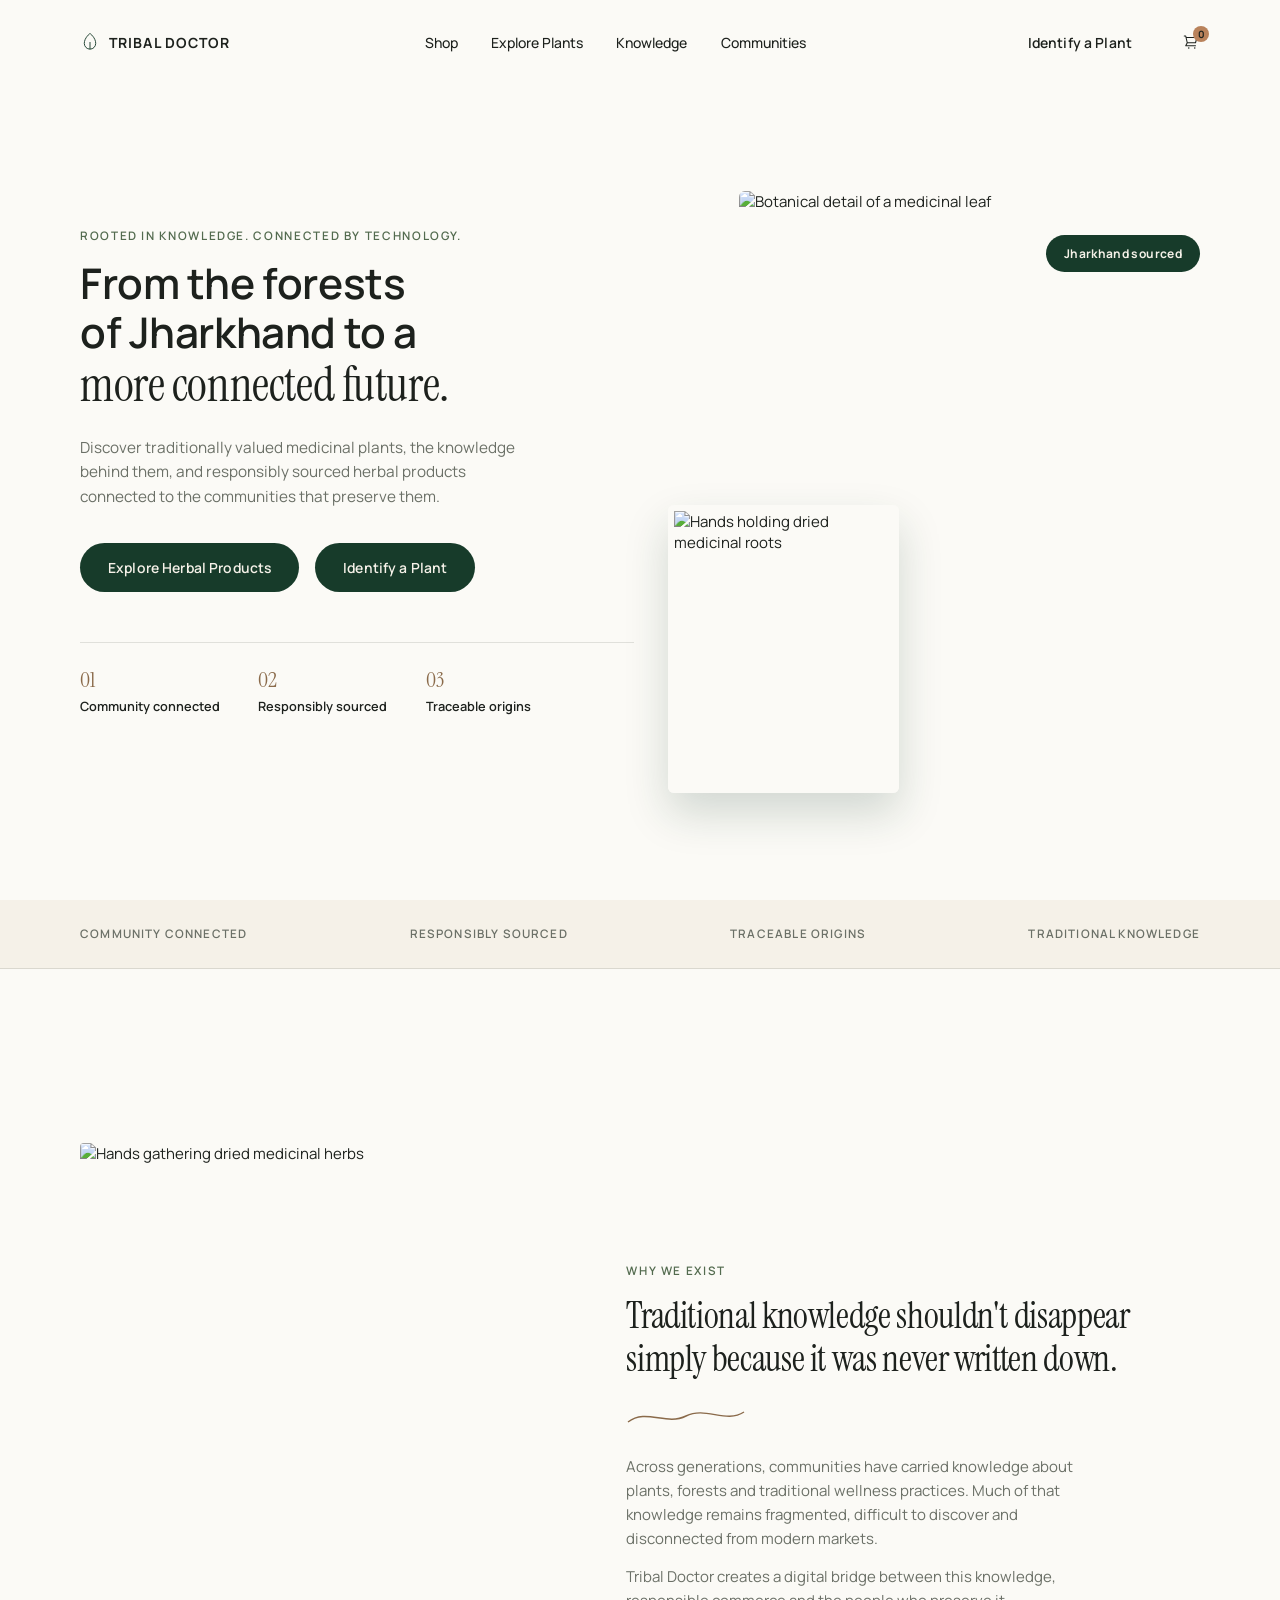
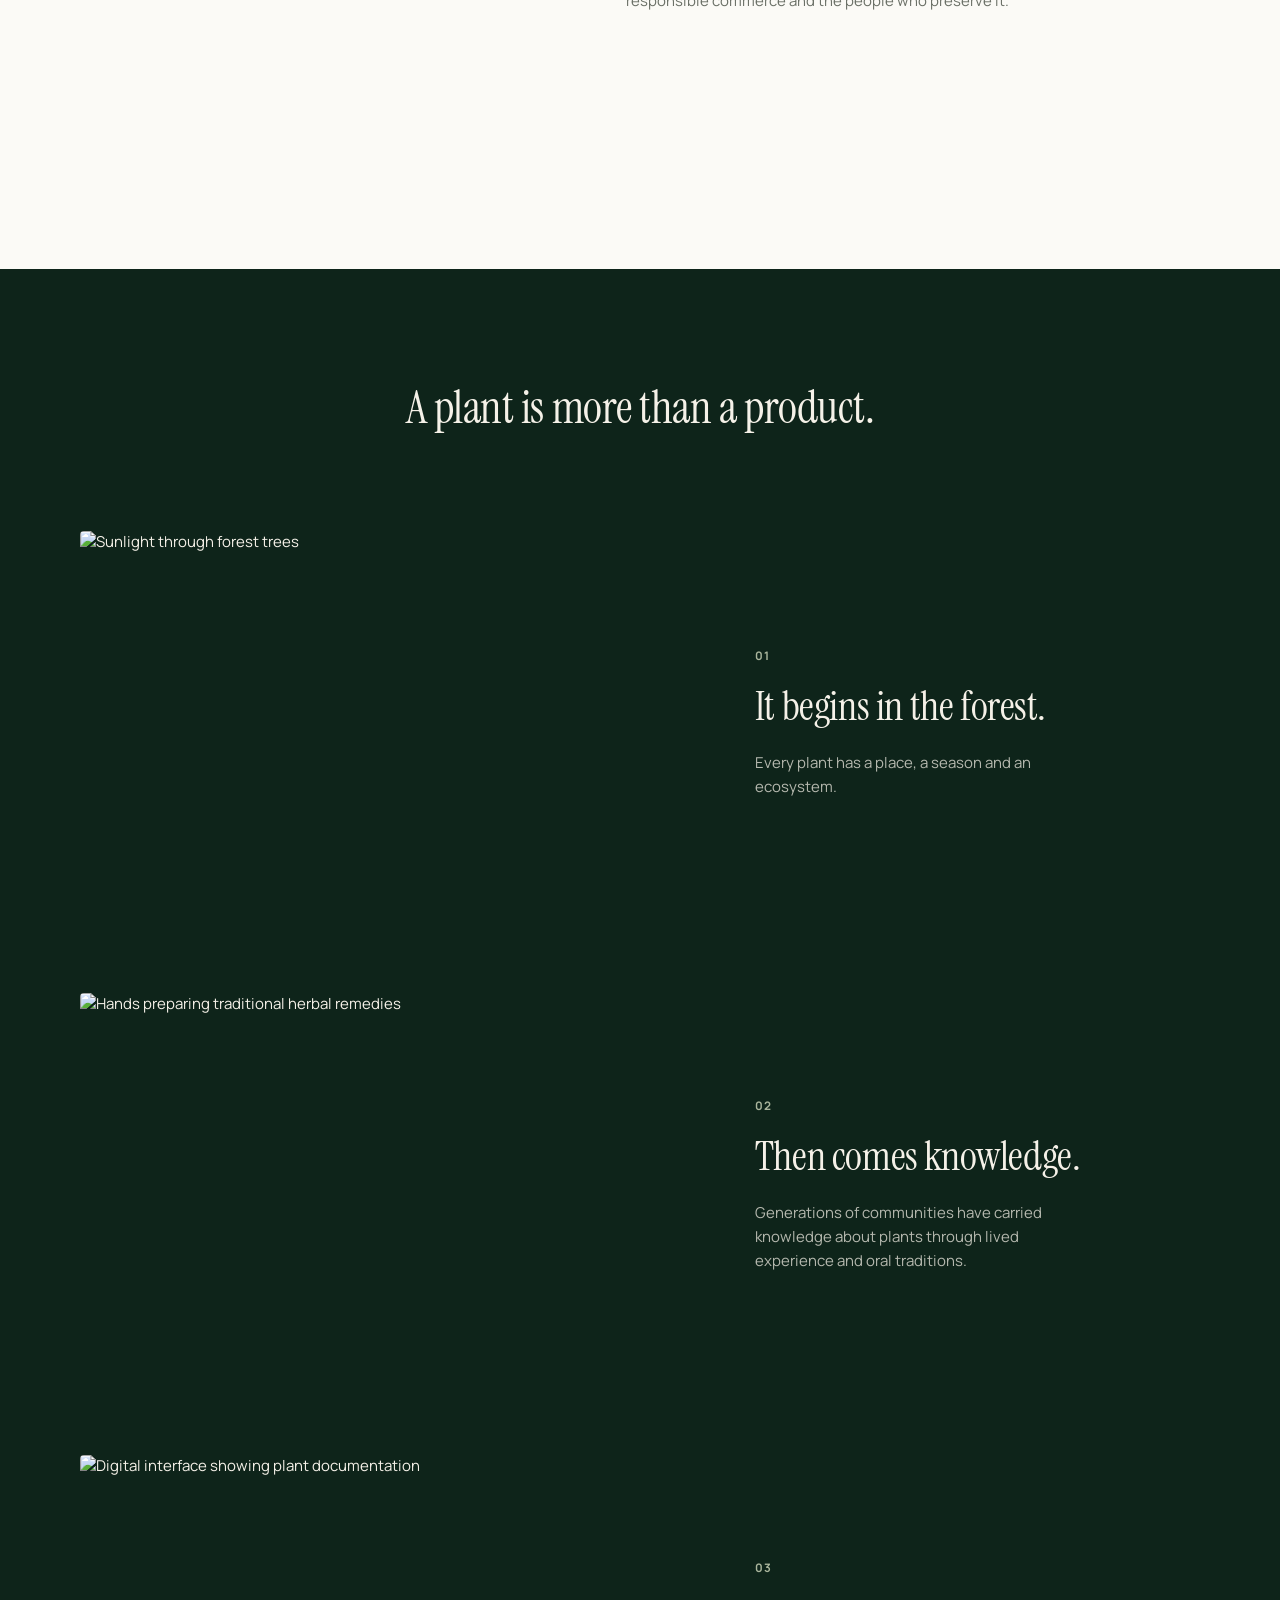
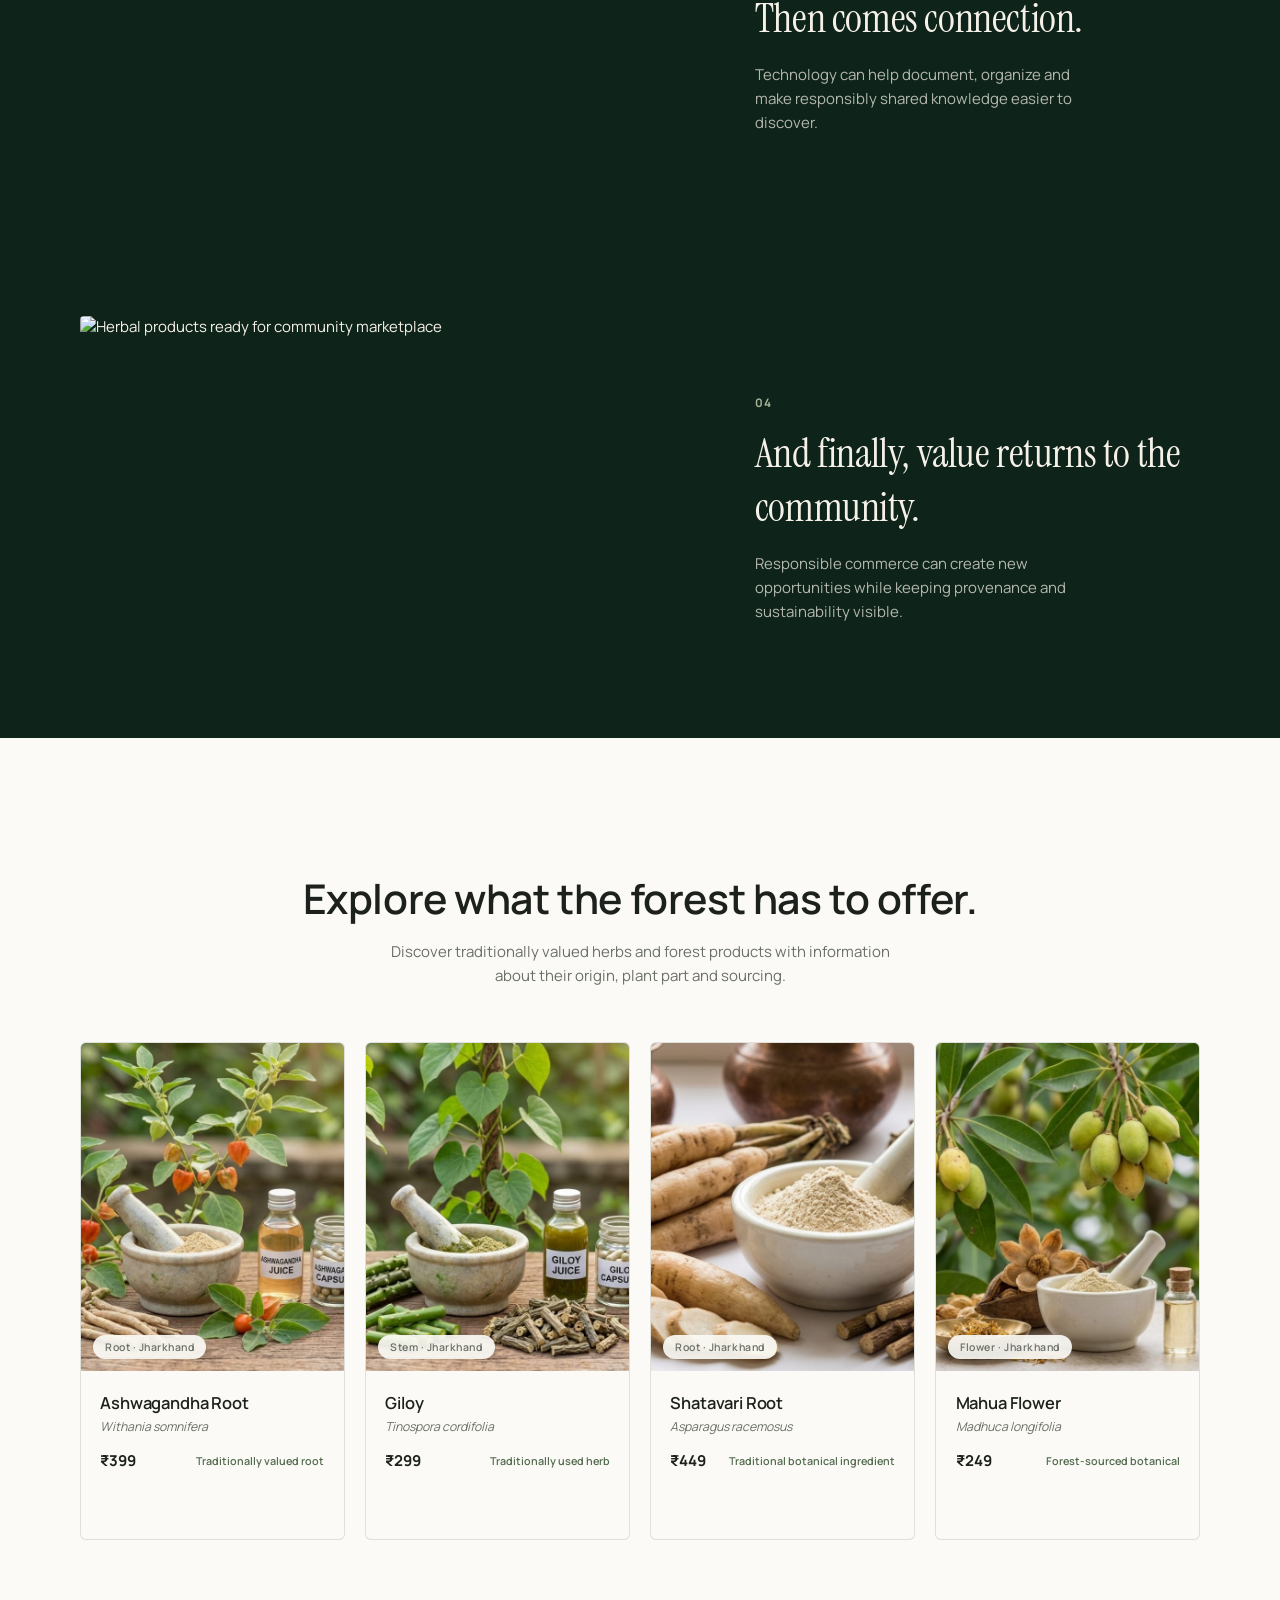
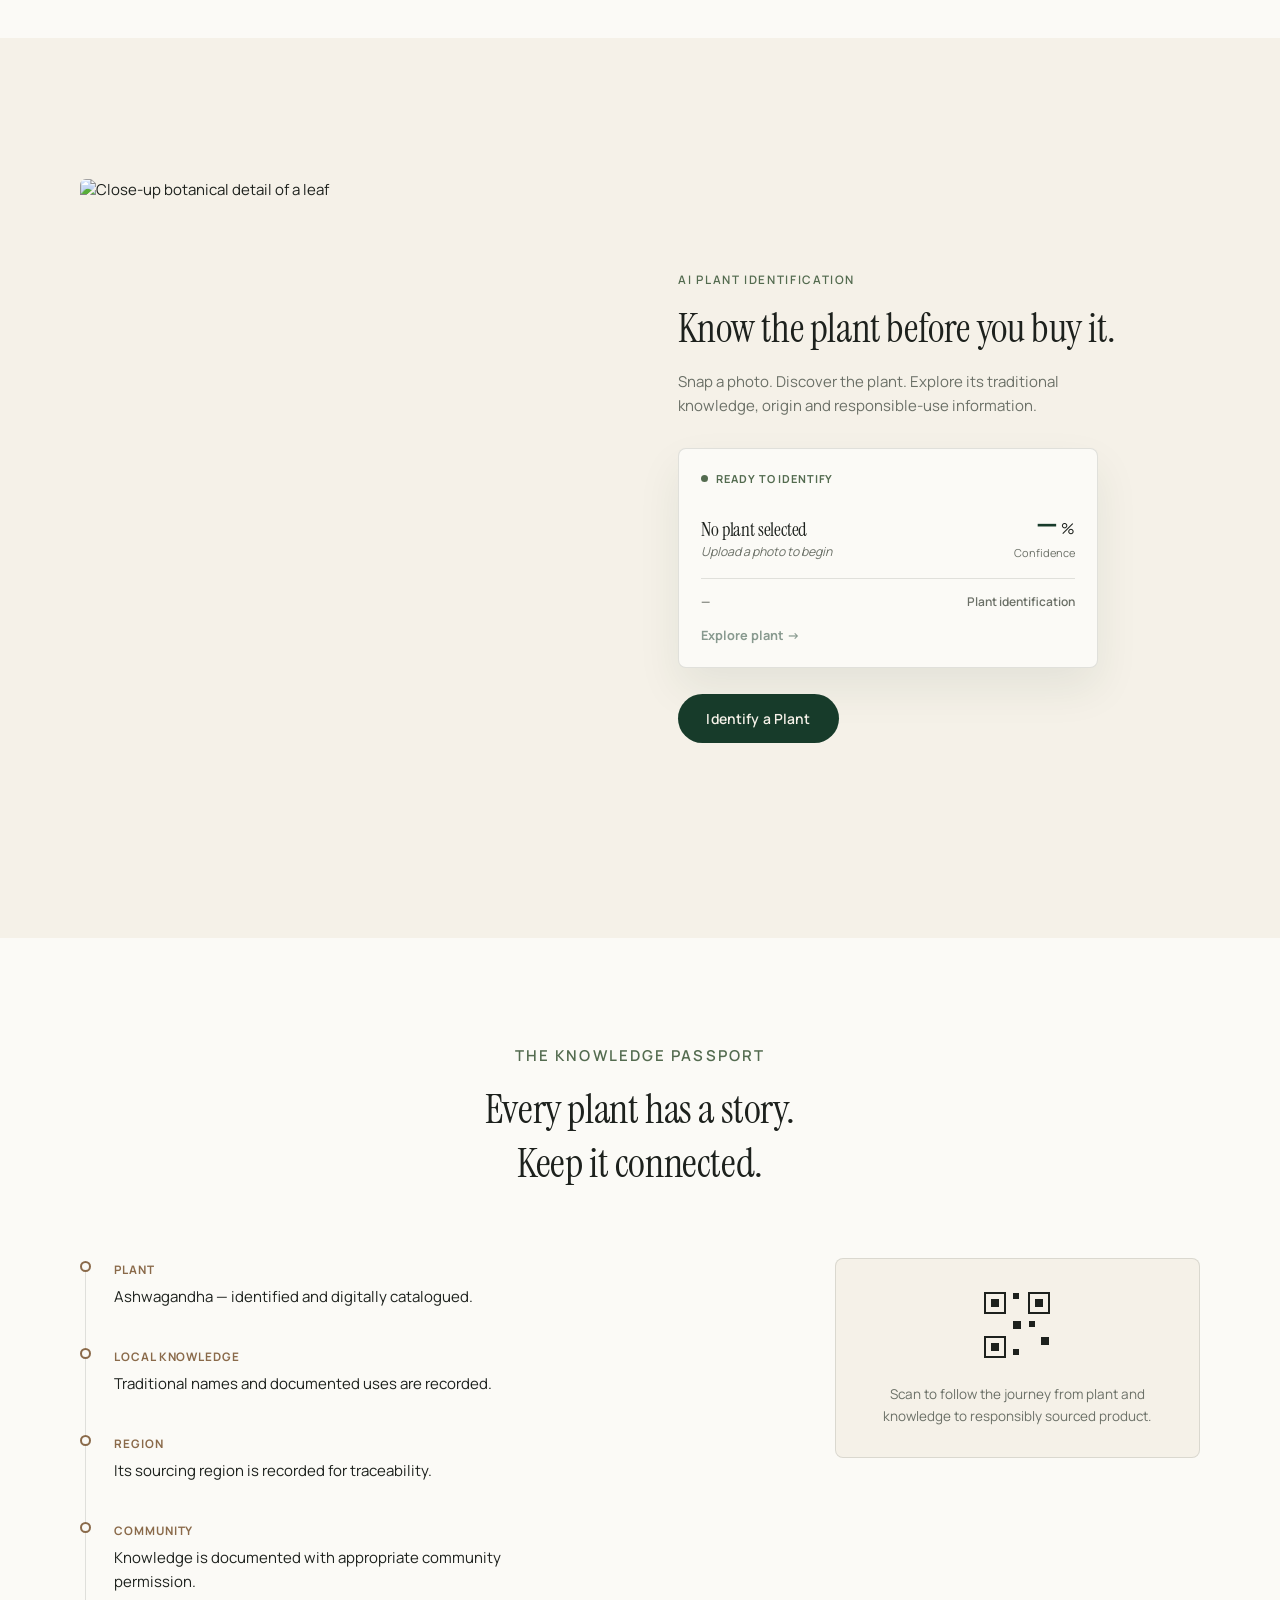
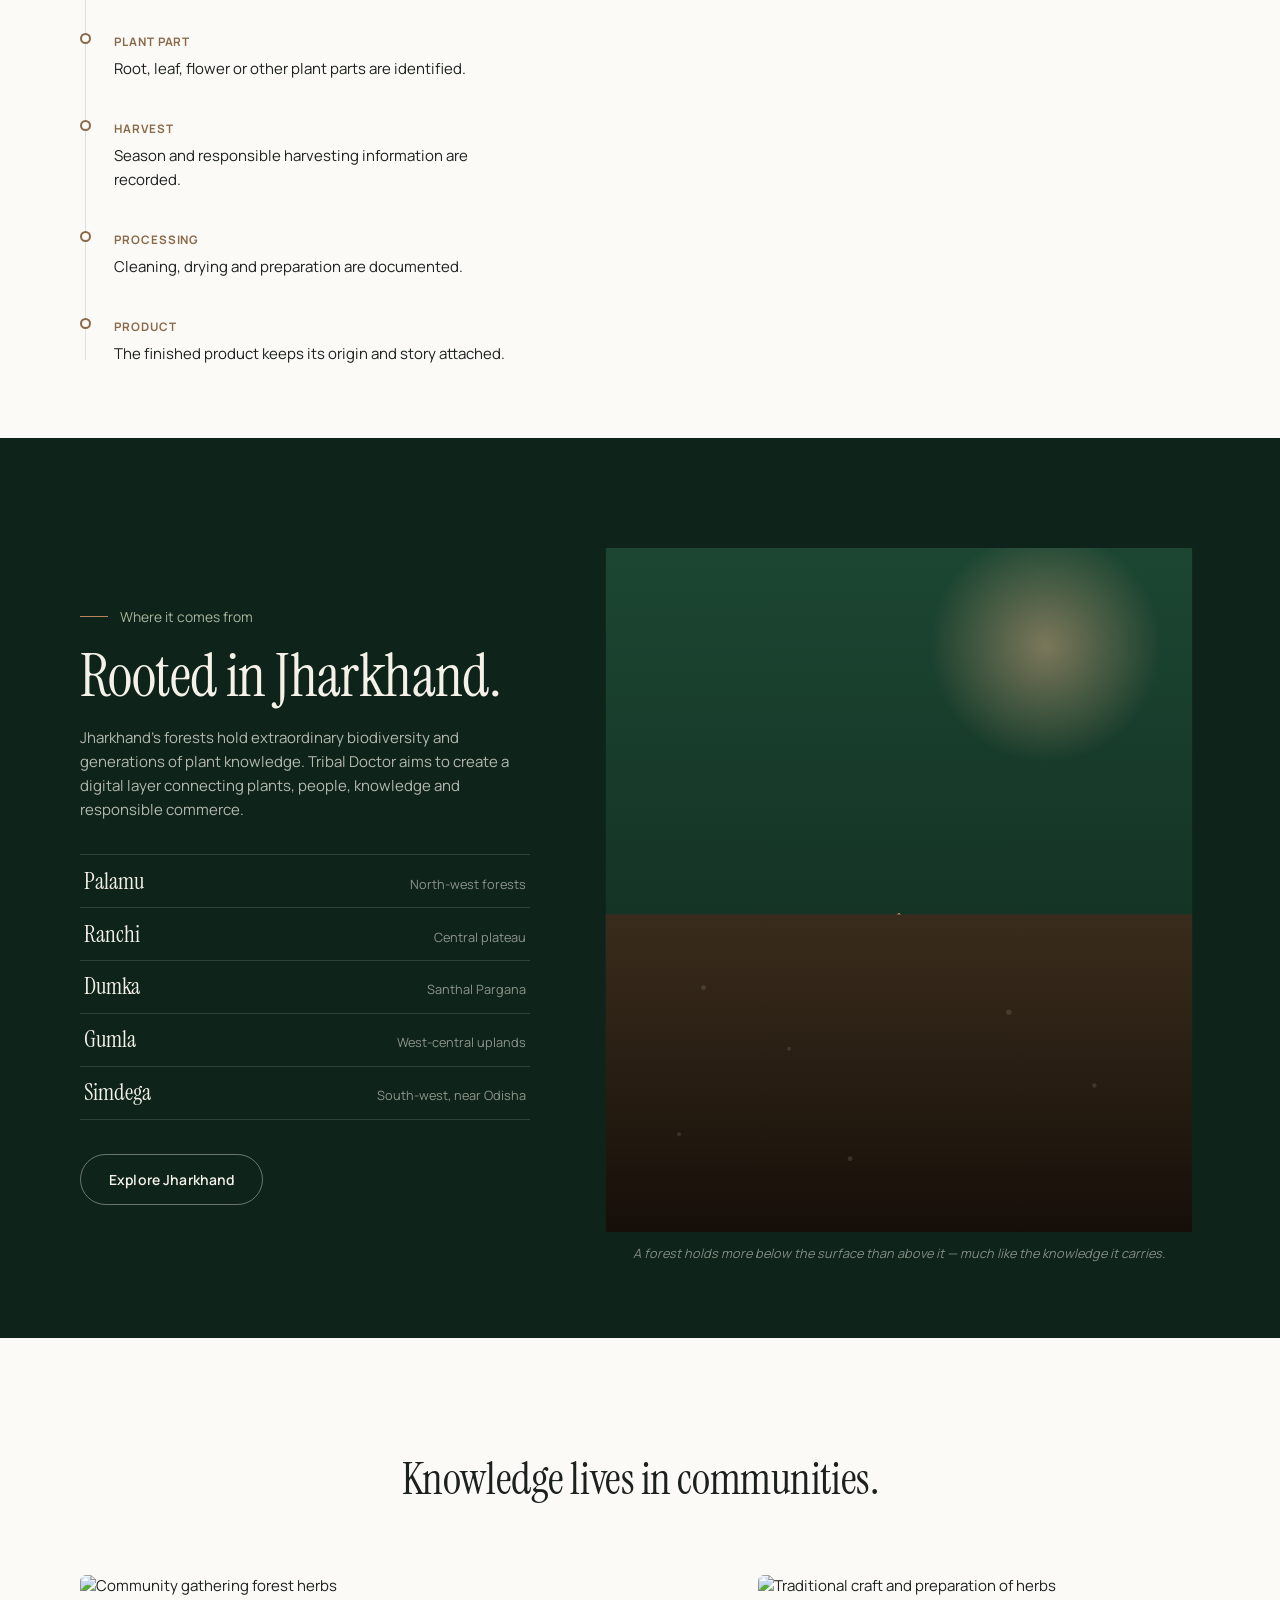
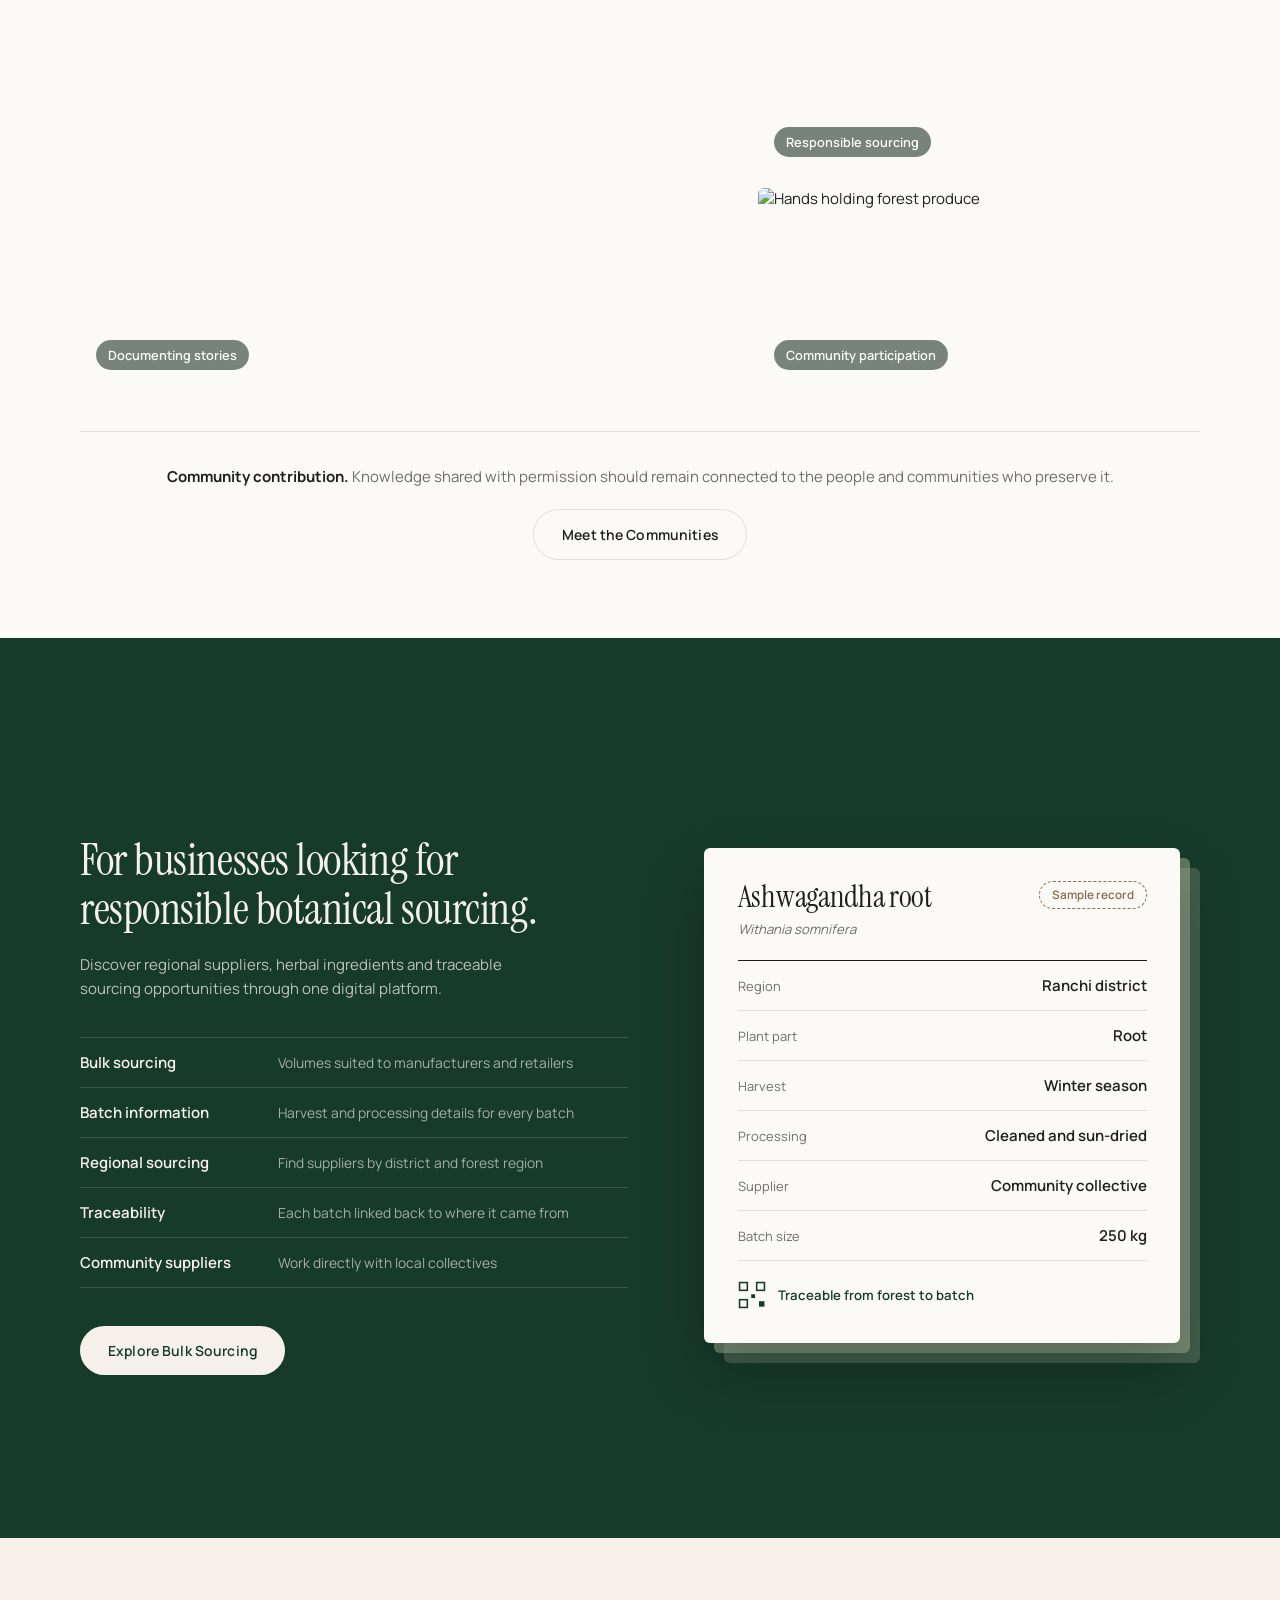
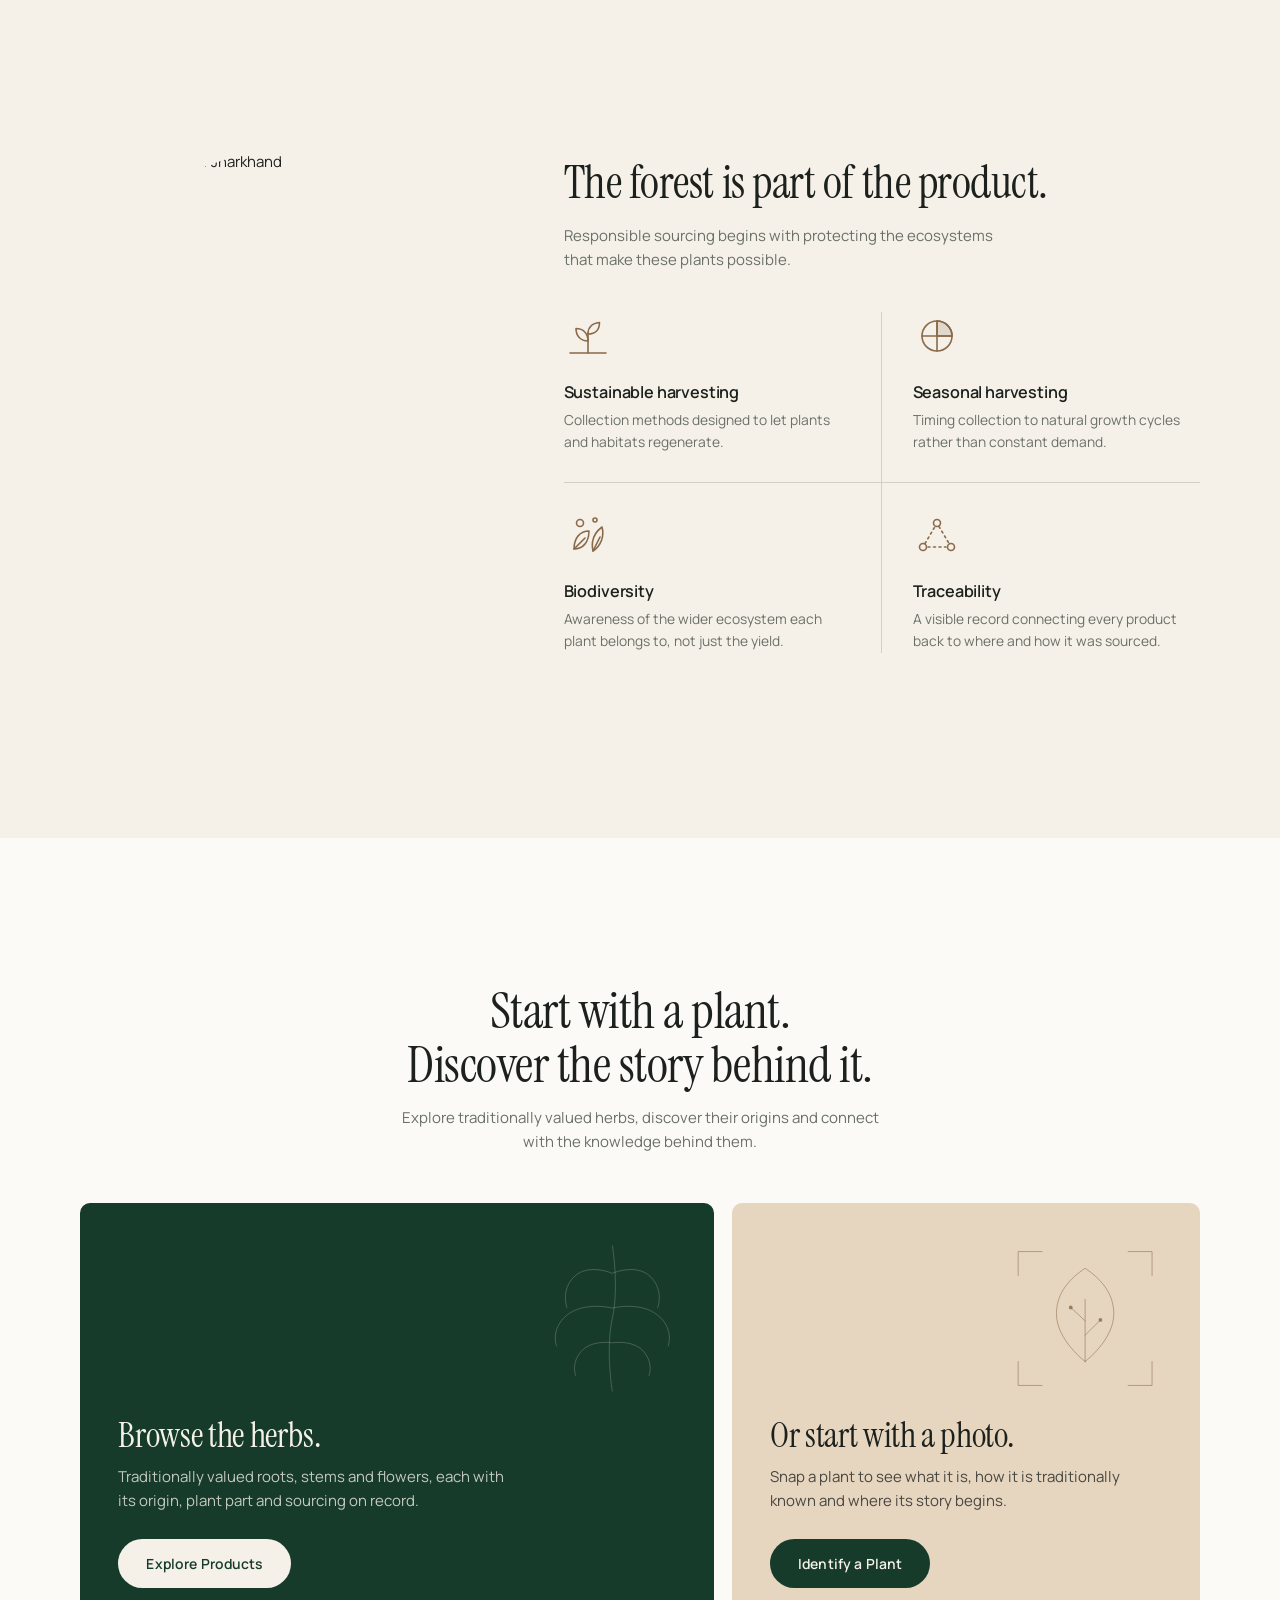
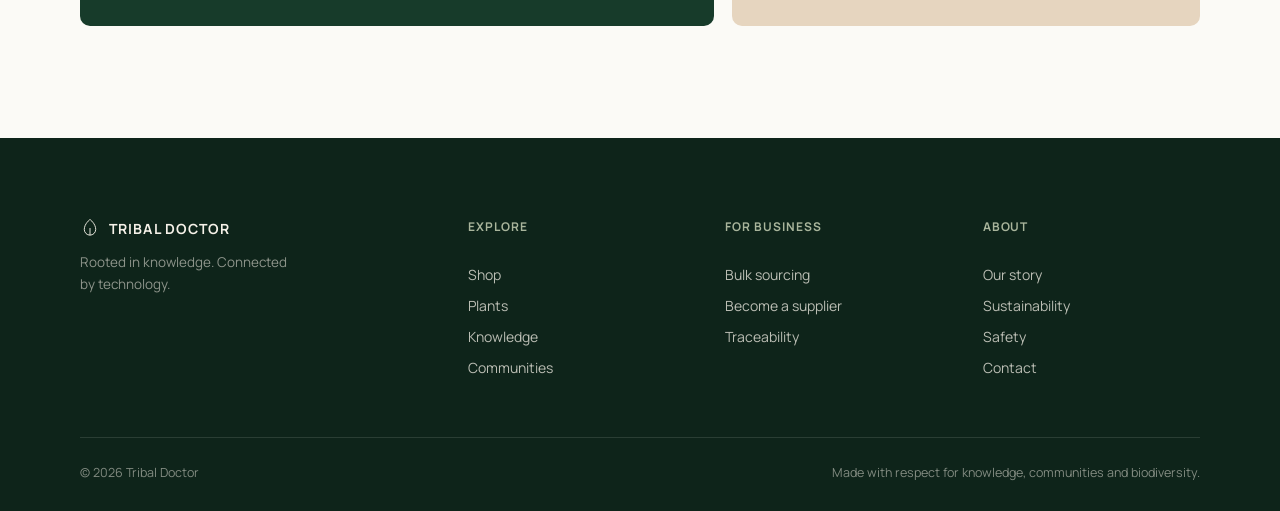
==== commit e273a4e2: "final" ====
--- a/index.html
+++ b/index.html
@@ -16,7 +16,9 @@
       rel="stylesheet"
     />
 
-    <script>document.documentElement.classList.add("js");</script>
+    <script>
+      document.documentElement.classList.add("js");
+    </script>
     <link rel="stylesheet" href="style.css" />
   </head>
   <body>
@@ -79,7 +81,7 @@
         </nav>
 
         <div class="nav-actions">
-          <a href="plants.html#identify" class="nav-identify"
+          <a href="identify.html" class="btn"
             ><span>Identify a Plant</span></a
           >
           <a href="cart.html" class="nav-cart" aria-label="Cart">
@@ -121,7 +123,7 @@
         <a href="plants.html">Explore Plants</a>
         <a href="knowledge.html">Knowledge</a>
         <a href="communities.html">Communities</a>
-        <a href="plants.html#identify" class="mobile-menu-cta"
+        <a href="identify.html" class="mobile-menu-cta"
           >Identify a Plant</a
         >
       </nav>
@@ -140,9 +142,15 @@
               Rooted in knowledge. Connected by technology.
             </p>
             <h1 class="hero-heading">
-              <span class="line"><span class="line-inner">From the forests</span></span>
-              <span class="line"><span class="line-inner">of Jharkhand to a</span></span>
-              <span class="line line-serif"><span class="line-inner">more connected future.</span></span>
+              <span class="line"
+                ><span class="line-inner">From the forests</span></span
+              >
+              <span class="line"
+                ><span class="line-inner">of Jharkhand to a</span></span
+              >
+              <span class="line line-serif"
+                ><span class="line-inner">more connected future.</span></span
+              >
             </h1>
             <p class="hero-sub" data-reveal>
               Discover traditionally valued medicinal plants, the knowledge
@@ -153,11 +161,7 @@
               <a href="shop.html" class="btn btn-primary" data-magnetic>
                 <span>Explore Herbal Products</span>
               </a>
-              <a
-                href="plants.html#identify"
-                class="btn btn-ghost"
-                data-magnetic
-              >
+              <a href="identify.html" class="btn btn-primary" data-magnetic>
                 <span>Identify a Plant</span>
               </a>
             </div>
@@ -181,13 +185,13 @@
           <div class="hero-visual">
             <div class="hero-visual-main" id="heroVisualMain">
               <img
-                src="https://encrypted-tbn0.gstatic.com/images?q=tbn:ANd9GcQQ-PnACxw2ZvtNL1bEjZnSZYLuY7ySDmHcSedBRhOnWQ&s=10"
+                src="https://images.openai.com/static-rsc-4/ZBrz_OfKM__JqKJBnItTaX8RGTrKGqEIROoWZCs1ZXgXJeBzfg6rxTA4cq_k3a-DStQQ7cKUR35RaEQ07cSSLrB_eTntoV4Dcfc4yrcf99h6NNS5AOxiHDebwA4mXjZLafq-7JpsKsU4XOr2_mgWUacMdAWFD2LvTG8USaAvC-c8jzWsfXXLTgRiU6o_vIq0?purpose=fullsize"
                 alt="Botanical detail of a medicinal leaf"
               />
             </div>
             <div class="hero-visual-secondary" id="heroVisualSecondary">
               <img
-                src="https://encrypted-tbn0.gstatic.com/images?q=tbn:ANd9GcQ10H6RSt_x1SPnemsIAmAkJMCgSSVjsqcPNHd0L_CS0w&s=10"
+                src="https://images.openai.com/static-rsc-4/kW2WojNEqHOVVanhSRXkprl4rnVJIA_VQ-8QBnGhuIpeSWA6DTW-7FhQsjwRMhYd9YVFggJLK8bRjZ1zpEWT9Qm1JZg6k0aoCkmfpqoLV41c58Sa8KaA_M3mIM1dYyeiTRPtiFHjdbWYoZruDlyrtYengZBRjrAt6neMsJI0gIrSop-Hmlo7AUrmiN94I1_u?purpose=fullsize"
                 alt="Hands holding dried medicinal roots"
               />
             </div>
@@ -217,7 +221,7 @@
         <div class="why-inner">
           <div class="why-media" data-reveal-clip>
             <img
-              src="https://images.unsplash.com/photo-1509316785289-025f5b846b35?q=80&w=1400&auto=format&fit=crop"
+              src="https://images.openai.com/static-rsc-4/ofXhITo2FLN0IZ0CaR1cpuhlmRMyiRI_EwZKI7lMmRi7gEpqY5dDkspSKL4QixB51eJ514f0mXfZdE9nAHZnqM3Yt_yxsNE7EfG2m0AgUHRO3zcVrno8zCAndBCG1yZRHYBp8NG9yuu0LwoxjbTwKVJZKug9g6MVTH10NFBq_EY-9NGBRZJSvjuG89nN5jX6?purpose=fullsize"
               alt="Hands gathering dried medicinal herbs"
             />
           </div>
@@ -269,7 +273,7 @@
           <div class="story-stage" data-stage="0">
             <div class="story-visual">
               <img
-                src="https://upload.wikimedia.org/wikipedia/commons/9/9a/Forest_of_jharkhand.jpg?utm_source=commons.wikimedia.org&utm_campaign=index&utm_content=original"
+                src="https://images.openai.com/static-rsc-4/CGyh6lptEU0hE21GaBCSlsBBdx5t-6vWUN4QZis_bVqwU6tfuBptSFlazR0adXsZG0UQ2PXtBk9wmgpmiLz27SfoTAL88G3Fq3FMRDongK8O-IEB8-T5tCBjMomR6JilPo6QK1waXoRtiQfjiFQTbatksUYnB_xnYzdDnjGNXkBLLtsYI0Zo_mK1JDTvEpcx?purpose=fullsize"
                 alt="Sunlight through forest trees"
               />
             </div>
@@ -283,7 +287,7 @@
           <div class="story-stage" data-stage="1">
             <div class="story-visual">
               <img
-                src="https://images.unsplash.com/photo-1591857177580-dc82b9ac4e1e?q=80&w=1600&auto=format&fit=crop"
+                src="https://images.openai.com/static-rsc-4/Nu5_yQP6DxuKrNi3IuELUwLBLf0lLagOAdhAS1nXZ_vB08hoUK7fDFTdxLXnweUApMrhbXw3NMk7FjY916VlIbJRGURiCV7gAZc1u1oC06l06NGzmZh-ivodbCaykJ8DJ8RD0_mSYtVfVnMtaTVwRtUg4_Z1hYQ52nyHI8HBHpvgzF6cbgepUN_Druw92kOD?purpose=fullsize"
                 alt="Hands preparing traditional herbal remedies"
               />
             </div>
@@ -300,7 +304,7 @@
           <div class="story-stage" data-stage="2">
             <div class="story-visual">
               <img
-                src="https://images.unsplash.com/photo-1551288049-bebda4e38f71?q=80&w=1600&auto=format&fit=crop"
+                src="https://images.openai.com/static-rsc-4/Aowl3RYwA7E6x7xXou8Of51Hl58ILTERrpeUOSIiHr9899Rb7crwDl_9_5pQT8Zyrp-RlIxLXHHXi9aG7xqwEjtADqp_fdLeOg1-ma7HGa72HdTXB_5TcyLjAis4rK_xtsh8_xJA3wT7yPHbNxcYL8hBZzByEMEXu_dVI6cye4H5lghi1vpEOvwmWwqQf2SQ?purpose=fullsize"
                 alt="Digital interface showing plant documentation"
               />
             </div>
@@ -317,7 +321,7 @@
           <div class="story-stage" data-stage="3">
             <div class="story-visual">
               <img
-                src="https://images.unsplash.com/photo-1607083681678-a68f4d5df924?q=80&w=1600&auto=format&fit=crop"
+                src="https://images.openai.com/static-rsc-4/ExRnbvd9aNY-b0TgDT5XgJMg7uivmWEEBQKMJO8VlqNHKSFYqZYbGD3Uk_ZTyy4Kwx3QZNy80yflZUIy235yJsqwEYQC0CLLf9Vc-pTVrhzAPoVN976YWU52gUUQjgUa64OMfsTQD6pc0Jwlbt0YS2nNzCgCEfMohLUup4sM9jxwLy6gkEE6RG3YXiWknMo9?purpose=fullsize"
                 alt="Herbal products ready for community marketplace"
               />
             </div>
@@ -346,10 +350,7 @@
         <div class="product-grid">
           <article class="product-card" data-card>
             <div class="product-media">
-              <img
-                src="https://images.unsplash.com/photo-1615485500704-8e990f9900f7?q=80&w=900&auto=format&fit=crop"
-                alt="Ashwagandha root"
-              />
+              <img src="images/Ashwagandha.jpeg" alt="Ashwagandha root" />
               <span class="product-origin">Root · Jharkhand</span>
             </div>
             <div class="product-info">
@@ -380,10 +381,7 @@
 
           <article class="product-card" data-card>
             <div class="product-media">
-              <img
-                src="https://images.unsplash.com/photo-1600607686527-6fb886090705?q=80&w=900&auto=format&fit=crop"
-                alt="Giloy stem cuttings"
-              />
+              <img src="images/Giloy.jpeg" alt="Giloy stem cuttings" />
               <span class="product-origin">Stem · Jharkhand</span>
             </div>
             <div class="product-info">
@@ -414,10 +412,7 @@
 
           <article class="product-card" data-card>
             <div class="product-media">
-              <img
-                src="https://images.unsplash.com/photo-1609501676725-7186f017a4b7?q=80&w=900&auto=format&fit=crop"
-                alt="Shatavari root bundle"
-              />
+              <img src="images/Shatavari.jpeg" alt="Shatavari root bundle" />
               <span class="product-origin">Root · Jharkhand</span>
             </div>
             <div class="product-info">
@@ -450,10 +445,7 @@
 
           <article class="product-card" data-card>
             <div class="product-media">
-              <img
-                src="https://images.unsplash.com/photo-1596040033229-a9821ebd058d?q=80&w=900&auto=format&fit=crop"
-                alt="Dried mahua flowers"
-              />
+              <img src="images/Mahua flower.jpeg" alt="Dried mahua flowers" />
               <span class="product-origin">Flower · Jharkhand</span>
             </div>
             <div class="product-info">
@@ -489,12 +481,12 @@
         <div class="identify-inner">
           <div class="identify-media">
             <img
-              src="https://images.unsplash.com/photo-1466692476868-aef1dfb1e735?q=80&w=1200&auto=format&fit=crop"
+              src="https://images.openai.com/static-rsc-4/55CikwpKtFC-tLMrqwDHZYkvMsWXOjW6iV9WU6sn-qfKoIz8RNDFC-uu2HcktEru1-b73E-7IOuVHr_Syh1D81KHWDqgZOzAP_vS9r3rqOTT1u-G9UnKyyzHd57g6n2HxGYth4H0qmY93D4cRiNttkd48g_gP1SVISvuM5gGDuWMkFn2vR9CwzOqzFjepQY0?purpose=inline"
               alt="Close-up botanical detail of a leaf"
             />
             <div class="scan-line" id="scanLine" aria-hidden="true"></div>
-            <span class="marker marker-1" data-marker></span>
-            <span class="marker marker-2" data-marker></span>
+            <!-- <span class="marker marker-1" data-marker></span>
+            <span class="marker marker-2" data-marker></span> -->
           </div>
 
           <div class="identify-copy">
@@ -507,32 +499,56 @@
 
             <div class="identify-card" id="identifyCard">
               <div class="identify-card-head">
-                <span class="status-dot"></span>
-                <span>Identification complete</span>
-              </div>
+                <span class="status-dot" id="identifyStatusDot"></span>
+                <span id="identifyStatus">Ready to identify</span>
+              </div>
+
               <div class="identify-card-body">
                 <div>
-                  <h4>Ashwagandha</h4>
-                  <p class="latin">Withania somnifera</p>
+                  <h4 id="plantName">No plant selected</h4>
+                  <p class="latin" id="plantScientific">
+                    Upload a photo to begin
+                  </p>
                 </div>
+
                 <div class="confidence">
-                  <span class="confidence-num" id="confidenceNum">92</span
-                  ><span>%</span>
+                  <span class="confidence-num" id="confidenceNum">—</span>
+                  <span>%</span>
                   <p>Confidence</p>
                 </div>
               </div>
+
               <div class="identify-card-foot">
-                <span>Traditionally documented</span>
-                <span>Root · Herb</span>
-              </div>
-              <a href="plant.html?id=ashwagandha" class="identify-card-link"
-                >Explore plant <span>→</span></a
+                <span id="plantHindi">—</span>
+                <span id="plantPart">Plant identification</span>
+              </div>
+
+              <a
+                href="#"
+                class="identify-card-link"
+                id="plantExplore"
+                style="pointer-events: none; opacity: 0.5"
               >
-            </div>
-
-            <a href="plants.html#identify" class="btn btn-primary" data-magnetic
-              ><span>Identify a Plant</span></a
+                Explore plant <span>→</span>
+              </a>
+            </div>
+
+            <!-- Hidden file input -->
+            <input
+              type="file"
+              id="plantImageInput"
+              accept="image/jpeg,image/png,image/webp"
+              hidden
+            />
+
+            <a
+             href="identify.html"
+              class="btn btn-primary"
+              id="identifyButton"
+              data-magnetic
             >
+              <span>Identify a Plant</span>
+            </a>
           </div>
         </div>
       </section>
@@ -542,8 +558,8 @@
         <div class="section-head">
           <p class="eyebrow">The knowledge passport</p>
           <h2>
-            Know where it came from.<br class="br-desktop" />
-            Know the story behind it.
+            Every plant has a story.<br class="br-desktop" />
+            Keep it connected.
           </h2>
         </div>
 
@@ -557,58 +573,67 @@
               <span class="passport-dot"></span>
               <div class="passport-content">
                 <span class="passport-label">Plant</span>
-                <p>Ashwagandha, identified and catalogued.</p>
-              </div>
-            </div>
+                <p>Ashwagandha — identified and digitally catalogued.</p>
+              </div>
+            </div>
+
             <div class="passport-step" data-step>
               <span class="passport-dot"></span>
               <div class="passport-content">
-                <span class="passport-label">Traditional name</span>
-                <p>Local names recorded alongside the botanical name.</p>
-              </div>
-            </div>
+                <span class="passport-label">Local knowledge</span>
+                <p>Traditional names and documented uses are recorded.</p>
+              </div>
+            </div>
+
             <div class="passport-step" data-step>
               <span class="passport-dot"></span>
               <div class="passport-content">
                 <span class="passport-label">Region</span>
-                <p>Sourcing region documented for traceability.</p>
-              </div>
-            </div>
+                <p>Its sourcing region is recorded for traceability.</p>
+              </div>
+            </div>
+
             <div class="passport-step" data-step>
               <span class="passport-dot"></span>
               <div class="passport-content">
-                <span class="passport-label">Community knowledge</span>
-                <p>Traditional use documented with community permission.</p>
-              </div>
-            </div>
+                <span class="passport-label">Community</span>
+                <p>
+                  Knowledge is documented with appropriate community permission.
+                </p>
+              </div>
+            </div>
+
             <div class="passport-step" data-step>
               <span class="passport-dot"></span>
               <div class="passport-content">
                 <span class="passport-label">Plant part</span>
-                <p>
-                  The specific part used is recorded — root, leaf or flower.
-                </p>
-              </div>
-            </div>
+                <p>Root, leaf, flower or other plant parts are identified.</p>
+              </div>
+            </div>
+
             <div class="passport-step" data-step>
               <span class="passport-dot"></span>
               <div class="passport-content">
-                <span class="passport-label">Harvest information</span>
-                <p>Season and method of harvest, kept on record.</p>
-              </div>
-            </div>
+                <span class="passport-label">Harvest</span>
+                <p>
+                  Season and responsible harvesting information are recorded.
+                </p>
+              </div>
+            </div>
+
             <div class="passport-step" data-step>
               <span class="passport-dot"></span>
               <div class="passport-content">
                 <span class="passport-label">Processing</span>
-                <p>Drying, cleaning and preparation steps documented.</p>
-              </div>
-            </div>
+                <p>Cleaning, drying and preparation are documented.</p>
+              </div>
+            </div>
+
             <div class="passport-step" data-step>
               <span class="passport-dot"></span>
               <div class="passport-content">
                 <span class="passport-label">Product</span>
-                <p>Ready for discovery, with its story attached.</p>
+                <p>The finished product keeps its origin and story attached.</p>
               </div>
             </div>
           </div>
@@ -651,8 +676,10 @@
                   <rect x="32" y="60" width="6" height="6" fill="#1D211D" />
                 </svg>
               </div>
+
               <p>
-                Every passport is a traceable record — from forest to product.
+                Scan to follow the journey from plant and knowledge to
+                responsibly sourced product.
               </p>
             </div>
           </div>
@@ -673,11 +700,36 @@
             </p>
 
             <ul class="jk-regions" aria-label="Sourcing regions">
-              <li><button type="button" class="jk-region" data-region="palamu"><span class="jk-region-name">Palamu</span><span class="jk-region-where">North-west forests</span></button></li>
-              <li><button type="button" class="jk-region" data-region="ranchi"><span class="jk-region-name">Ranchi</span><span class="jk-region-where">Central plateau</span></button></li>
-              <li><button type="button" class="jk-region" data-region="dumka"><span class="jk-region-name">Dumka</span><span class="jk-region-where">Santhal Pargana</span></button></li>
-              <li><button type="button" class="jk-region" data-region="gumla"><span class="jk-region-name">Gumla</span><span class="jk-region-where">West-central uplands</span></button></li>
-              <li><button type="button" class="jk-region" data-region="simdega"><span class="jk-region-name">Simdega</span><span class="jk-region-where">South-west, near Odisha</span></button></li>
+              <li>
+                <button type="button" class="jk-region" data-region="palamu">
+                  <span class="jk-region-name">Palamu</span
+                  ><span class="jk-region-where">North-west forests</span>
+                </button>
+              </li>
+              <li>
+                <button type="button" class="jk-region" data-region="ranchi">
+                  <span class="jk-region-name">Ranchi</span
+                  ><span class="jk-region-where">Central plateau</span>
+                </button>
+              </li>
+              <li>
+                <button type="button" class="jk-region" data-region="dumka">
+                  <span class="jk-region-name">Dumka</span
+                  ><span class="jk-region-where">Santhal Pargana</span>
+                </button>
+              </li>
+              <li>
+                <button type="button" class="jk-region" data-region="gumla">
+                  <span class="jk-region-name">Gumla</span
+                  ><span class="jk-region-where">West-central uplands</span>
+                </button>
+              </li>
+              <li>
+                <button type="button" class="jk-region" data-region="simdega">
+                  <span class="jk-region-name">Simdega</span
+                  ><span class="jk-region-where">South-west, near Odisha</span>
+                </button>
+              </li>
             </ul>
 
             <a
@@ -689,17 +741,131 @@
           </div>
 
           <figure class="jk-figure">
-            <svg class="jk-map" viewBox="0 0 720 596" role="img" aria-labelledby="jkMapTitle">
-              <title id="jkMapTitle">Illustrative map of Jharkhand with five sourcing regions: Palamu, Ranchi, Dumka, Gumla and Simdega</title>
-              <g class="jk-grat" aria-hidden="true"><line x1="0" x2="720" y1="532.8" y2="532.8"/><text x="8" y="526.8">22°N</text><line x1="0" x2="720" y1="390.2" y2="390.2"/><text x="8" y="384.2">23°N</text><line x1="0" x2="720" y1="247.8" y2="247.8"/><text x="8" y="241.8">24°N</text><line x1="0" x2="720" y1="105.2" y2="105.2"/><text x="8" y="99.2">25°N</text><line x1="144.5" x2="144.5" y1="0" y2="596"/><text x="150.5" y="586">84°E</text><line x1="275.2" x2="275.2" y1="0" y2="596"/><text x="281.2" y="586">85°E</text><line x1="405.9" x2="405.9" y1="0" y2="596"/><text x="411.9" y="586">86°E</text><line x1="536.6" x2="536.6" y1="0" y2="596"/><text x="542.6" y="586">87°E</text><line x1="667.3" x2="667.3" y1="0" y2="596"/><text x="673.3" y="586">88°E</text></g>
-              <path class="jk-fill" d="M57.0 226.4C78.6 194.3 81.7 182.2 131.5 169.4C181.3 156.5 179.8 188.3 223.0 183.6C266.1 178.9 239.9 171.2 275.2 153.7C310.5 136.2 297.4 129.5 340.6 125.2C383.7 120.9 375.9 139.4 419.0 139.4C462.1 139.4 445.1 141.9 484.3 125.2C523.5 108.5 512.4 104.8 549.7 83.9C586.9 62.9 576.3 53.2 608.5 55.4C640.6 57.5 643.1 64.1 656.8 91.0C670.5 117.9 660.9 113.1 654.2 145.2C647.5 177.2 654.2 165.0 634.6 197.9C615.0 230.8 616.3 229.2 588.9 254.9C561.4 280.5 564.7 262.0 543.1 283.4C521.6 304.8 532.7 294.1 517.0 326.1C501.3 358.2 485.0 353.9 490.8 390.2C496.7 426.6 532.7 417.3 536.6 447.2C540.5 477.2 539.2 468.6 503.9 490.0C468.6 511.4 464.1 504.0 419.0 518.5C373.9 533.0 396.8 535.0 353.6 538.4C310.5 541.9 316.4 535.9 275.2 529.9C234.1 523.9 239.9 536.9 216.4 518.5C192.9 500.1 218.4 492.1 196.8 468.6C175.3 445.1 166.1 463.6 144.5 440.1C123.0 416.6 144.5 424.5 124.9 390.2C105.3 356.0 98.8 360.3 79.2 326.1C59.6 291.9 66.3 306.2 59.6 276.2C52.9 246.3 35.4 258.4 57.0 226.4Z" aria-hidden="true"/>
-              <g aria-hidden="true"><path class="jk-ring" d="M103.2 240.0C120.6 211.7 121.0 199.5 164.4 187.5C207.9 175.4 209.2 202.9 248.0 199.8C286.8 196.7 265.7 194.3 293.7 177.0C321.8 159.7 306.8 149.0 341.6 142.1C376.4 135.3 373.0 151.0 409.7 154.1C446.3 157.3 429.2 163.7 463.7 152.7C498.1 141.8 488.9 136.7 524.4 117.6C559.8 98.6 552.7 88.2 581.9 89.3C611.0 90.4 616.0 95.5 621.5 121.3C627.1 147.0 610.1 147.6 600.4 175.2C590.7 202.9 600.6 188.9 589.2 213.5C577.8 238.0 582.5 236.8 562.5 257.0C542.4 277.2 542.7 263.0 522.4 280.8C502.1 298.5 508.4 288.1 494.8 316.3C481.2 344.5 470.3 340.3 477.2 374.8C484.0 409.2 516.3 404.1 517.6 431.2C518.9 458.2 514.2 448.4 481.5 465.0C448.8 481.6 446.2 472.5 408.7 486.5C371.3 500.5 392.4 506.3 356.6 511.8C320.8 517.3 321.9 515.9 289.5 504.9C257.0 493.8 269.1 494.2 248.5 475.0C227.9 455.8 245.0 457.5 220.9 440.8C196.8 424.0 186.7 439.2 168.1 419.1C149.5 398.9 169.5 403.1 158.9 373.6C148.2 344.2 148.2 348.4 132.6 320.8C116.9 293.2 115.4 305.9 106.6 281.7C97.8 257.5 85.9 268.3 103.2 240.0Z"/><path class="jk-ring" d="M138.4 244.8C157.3 220.8 165.0 213.4 204.2 204.0C243.4 194.6 240.7 218.5 269.1 213.6C297.5 208.7 276.2 202.0 299.0 187.6C321.9 173.1 313.5 166.9 345.3 165.4C377.0 163.9 372.7 178.3 404.8 182.6C436.8 186.9 422.1 190.8 452.1 179.7C482.0 168.5 476.3 162.4 504.7 145.5C533.0 128.6 526.6 121.2 546.6 123.2C566.6 125.3 565.0 133.0 571.2 152.4C577.4 171.8 569.5 167.9 567.3 188.0C565.1 208.2 574.4 197.8 563.9 219.7C553.4 241.6 553.0 242.0 532.3 261.0C511.7 280.0 511.3 266.6 495.1 283.0C479.0 299.4 488.8 290.2 478.5 315.7C468.2 341.2 458.2 340.5 460.8 368.1C463.4 395.7 487.2 388.4 487.1 407.6C487.0 426.9 484.2 416.5 460.3 432.3C436.5 448.1 436.8 447.8 407.5 460.4C378.1 472.9 392.7 474.6 362.4 474.2C332.2 473.7 336.9 466.4 306.7 458.9C276.5 451.3 281.8 461.0 261.9 449.0C241.9 437.0 259.0 433.1 240.2 418.9C221.5 404.7 210.7 418.9 199.4 401.7C188.1 384.4 212.5 385.9 202.7 361.4C192.9 337.0 185.2 343.4 166.7 320.2C148.2 297.0 149.6 306.6 141.1 284.0C132.6 261.4 119.5 268.8 138.4 244.8Z"/><path class="jk-ring" d="M192.8 252.3C206.4 233.0 210.4 227.3 238.2 219.7C266.1 212.2 264.0 231.2 285.6 227.2C307.2 223.2 290.1 216.1 310.3 206.3C330.5 196.6 325.6 193.8 353.1 194.7C380.5 195.6 374.6 208.6 401.7 209.4C428.7 210.1 419.7 208.5 443.2 197.2C466.7 185.9 460.9 183.7 479.9 171.7C498.9 159.7 491.4 155.6 506.4 157.1C521.4 158.7 520.1 163.6 529.8 176.7C539.4 189.9 538.6 184.3 538.6 201.0C538.5 217.8 541.2 212.3 529.7 232.6C518.3 252.9 516.8 252.3 500.4 268.7C483.9 285.2 487.4 273.5 474.8 287.6C462.1 301.6 469.1 295.6 458.3 315.5C447.4 335.4 438.0 334.3 438.6 353.9C439.1 373.4 456.5 364.1 460.1 380.7C463.7 397.3 467.2 395.3 450.6 409.2C433.9 423.1 430.2 420.0 404.6 427.0C379.0 434.0 391.3 433.5 365.2 432.6C339.1 431.6 343.7 426.7 317.5 423.8C291.3 420.9 293.7 430.8 278.0 422.8C262.3 414.9 275.7 410.3 265.2 397.3C254.6 384.2 251.0 393.2 242.8 379.3C234.6 365.4 250.3 370.0 237.9 351.0C225.5 331.9 215.0 335.8 201.5 315.7C188.0 295.6 195.5 303.0 192.9 283.9C190.3 264.9 179.2 271.5 192.8 252.3Z"/><path class="jk-ring" d="M240.3 260.5C249.6 246.8 250.1 242.8 268.2 237.0C286.3 231.3 282.4 242.6 300.7 241.4C319.0 240.1 310.7 237.6 329.1 232.9C347.6 228.2 341.8 226.5 362.3 225.6C382.7 224.6 378.0 232.1 397.3 229.7C416.5 227.3 411.3 225.8 426.3 217.6C441.3 209.4 434.4 210.8 447.3 202.3C460.1 193.8 454.0 190.3 469.1 189.2C484.3 188.0 487.2 189.0 497.7 198.6C508.3 208.2 506.3 205.8 504.4 221.2C502.5 236.7 501.9 233.0 491.5 249.9C481.1 266.9 482.7 265.1 469.8 277.7C456.8 290.2 459.1 281.8 448.3 291.9C437.5 302.0 442.2 298.1 433.8 311.4C425.3 324.7 416.5 321.5 420.2 336.2C423.9 351.0 441.0 347.1 446.2 360.6C451.4 374.1 452.4 373.3 437.5 381.2C422.7 389.0 418.3 383.4 396.6 386.7C374.9 390.0 386.0 389.6 365.1 392.2C344.3 394.8 346.8 394.3 327.0 395.4C307.2 396.5 308.4 402.7 299.2 395.8C290.0 388.8 302.7 383.1 296.5 372.3C290.2 361.5 287.4 369.8 278.4 359.6C269.4 349.4 276.6 354.2 266.5 338.4C256.4 322.6 253.4 323.7 244.6 307.0C235.9 290.3 238.5 296.6 237.2 282.7C235.9 268.8 231.0 274.2 240.3 260.5Z"/><path class="jk-ring" d="M278.9 270.7C283.7 261.9 281.5 257.5 295.4 254.6C309.3 251.7 309.7 260.6 325.2 260.9C340.8 261.2 334.4 259.8 347.2 255.5C360.0 251.2 355.1 249.4 367.7 246.6C380.4 243.8 378.1 248.2 389.3 246.2C400.5 244.2 396.1 245.0 405.1 240.0C414.2 235.0 408.3 236.7 419.6 229.7C430.9 222.6 429.5 217.2 442.8 216.3C456.2 215.4 458.2 217.2 464.1 226.6C469.9 236.1 465.7 235.7 462.3 247.9C458.9 260.1 460.2 256.1 452.8 267.2C445.4 278.3 447.0 277.2 437.7 285.0C428.4 292.7 429.5 287.5 421.8 293.1C414.0 298.6 415.8 295.4 411.8 303.4C407.9 311.5 404.2 310.1 408.7 319.8C413.1 329.6 424.5 327.6 426.6 335.9C428.8 344.2 427.9 342.0 415.9 347.6C403.8 353.3 402.0 349.5 386.5 354.7C371.0 359.8 378.3 360.7 364.3 364.8C350.2 368.9 350.8 368.9 339.5 368.3C328.3 367.7 330.7 369.6 326.8 362.8C322.8 356.1 331.8 353.3 326.4 345.8C321.0 338.3 317.1 345.4 308.8 337.8C300.6 330.3 306.1 332.5 298.8 320.7C291.6 309.0 290.5 309.8 284.7 298.7C279.0 287.7 281.4 292.3 279.7 283.9C277.9 275.4 274.2 279.5 278.9 270.7Z"/><path class="jk-ring" d="M314.6 282.1C318.3 277.8 318.7 275.1 329.7 274.0C340.7 273.0 341.8 278.9 351.3 278.4C360.8 278.0 355.9 276.9 361.4 272.5C366.8 268.1 364.1 266.4 369.4 263.7C374.8 261.0 373.8 264.2 379.2 263.5C384.6 262.8 380.9 264.4 387.5 261.3C394.1 258.3 392.3 257.3 401.2 253.4C410.2 249.6 409.8 246.7 417.2 248.4C424.6 250.2 424.4 252.2 425.9 259.2C427.3 266.1 425.0 265.2 422.1 271.6C419.2 278.0 420.6 275.4 416.1 280.5C411.5 285.6 412.1 285.4 406.9 288.6C401.7 291.7 401.6 289.0 398.8 291.0C396.0 293.1 397.8 291.1 397.5 295.4C397.2 299.8 395.5 299.6 397.7 305.7C400.0 311.7 405.8 310.3 404.9 315.5C404.0 320.7 402.7 318.0 394.6 323.0C386.5 327.9 386.3 327.2 377.8 332.0C369.3 336.8 372.8 337.6 366.4 339.0C359.9 340.4 361.0 338.7 356.3 336.6C351.6 334.6 353.2 336.7 350.7 332.2C348.2 327.8 352.9 326.7 347.9 321.8C343.0 316.9 340.2 320.8 334.2 315.9C328.3 311.0 332.2 311.7 328.0 305.3C323.9 298.9 323.7 299.7 320.4 294.5C317.2 289.4 319.0 291.9 317.3 288.2C315.6 284.4 310.9 286.3 314.6 282.1Z"/></g>
-              <path class="jk-outline" pathLength="1" d="M57.0 226.4C78.6 194.3 81.7 182.2 131.5 169.4C181.3 156.5 179.8 188.3 223.0 183.6C266.1 178.9 239.9 171.2 275.2 153.7C310.5 136.2 297.4 129.5 340.6 125.2C383.7 120.9 375.9 139.4 419.0 139.4C462.1 139.4 445.1 141.9 484.3 125.2C523.5 108.5 512.4 104.8 549.7 83.9C586.9 62.9 576.3 53.2 608.5 55.4C640.6 57.5 643.1 64.1 656.8 91.0C670.5 117.9 660.9 113.1 654.2 145.2C647.5 177.2 654.2 165.0 634.6 197.9C615.0 230.8 616.3 229.2 588.9 254.9C561.4 280.5 564.7 262.0 543.1 283.4C521.6 304.8 532.7 294.1 517.0 326.1C501.3 358.2 485.0 353.9 490.8 390.2C496.7 426.6 532.7 417.3 536.6 447.2C540.5 477.2 539.2 468.6 503.9 490.0C468.6 511.4 464.1 504.0 419.0 518.5C373.9 533.0 396.8 535.0 353.6 538.4C310.5 541.9 316.4 535.9 275.2 529.9C234.1 523.9 239.9 536.9 216.4 518.5C192.9 500.1 218.4 492.1 196.8 468.6C175.3 445.1 166.1 463.6 144.5 440.1C123.0 416.6 144.5 424.5 124.9 390.2C105.3 356.0 98.8 360.3 79.2 326.1C59.6 291.9 66.3 306.2 59.6 276.2C52.9 246.3 35.4 258.4 57.0 226.4Z"/>
-              <g class="jk-pins" aria-hidden="true"><g class="jk-pin" data-region="palamu" transform="translate(153.7 243.5)"><circle class="jk-pin-halo" r="15"/><circle class="jk-pin-dot" r="5"/><text class="jk-pin-label" x="16" y="6">Palamu</text></g><g class="jk-pin" data-region="ranchi" transform="translate(318.4 340.4)"><circle class="jk-pin-halo" r="15"/><circle class="jk-pin-dot" r="5"/><text class="jk-pin-label" x="16" y="6">Ranchi</text></g><g class="jk-pin" data-region="dumka" transform="translate(569.3 209.3)"><circle class="jk-pin-halo" r="15"/><circle class="jk-pin-dot" r="5"/><text class="jk-pin-label" x="16" y="6">Dumka</text></g><g class="jk-pin" data-region="gumla" transform="translate(215.1 384.6)"><circle class="jk-pin-halo" r="15"/><circle class="jk-pin-dot" r="5"/><text class="jk-pin-label" x="16" y="6">Gumla</text></g><g class="jk-pin" data-region="simdega" transform="translate(211.2 444.4)"><circle class="jk-pin-halo" r="15"/><circle class="jk-pin-dot" r="5"/><text class="jk-pin-label" x="16" y="6">Simdega</text></g></g>
+            <svg
+              class="jk-forest"
+              viewBox="0 0 480 560"
+              role="img"
+              aria-labelledby="jkForestTitle"
+              preserveAspectRatio="xMidYMid meet"
+            >
+              <title id="jkForestTitle">
+                Illustration of a forest cross-section, from canopy to root
+              </title>
+              <defs>
+                <linearGradient id="skyGrad" x1="0" y1="0" x2="0" y2="1">
+                  <stop offset="0%" stop-color="#1c4632" />
+                  <stop offset="100%" stop-color="#0e241a" />
+                </linearGradient>
+                <radialGradient id="sunGlow" cx="50%" cy="50%" r="50%">
+                  <stop offset="0%" stop-color="#ddae86" stop-opacity="0.5" />
+                  <stop offset="100%" stop-color="#ddae86" stop-opacity="0" />
+                </radialGradient>
+                <linearGradient id="soilGrad" x1="0" y1="0" x2="0" y2="1">
+                  <stop offset="0%" stop-color="#3a2c1c" />
+                  <stop offset="100%" stop-color="#160f09" />
+                </linearGradient>
+              </defs>
+
+              <rect x="0" y="0" width="480" height="560" fill="url(#skyGrad)" />
+              <circle
+                class="jk-sun"
+                cx="360"
+                cy="80"
+                r="95"
+                fill="url(#sunGlow)"
+              />
+
+              <g class="jk-spores" aria-hidden="true">
+                <circle class="jk-spore s1" cx="90" cy="420" r="2.4" />
+                <circle class="jk-spore s2" cx="150" cy="460" r="1.8" />
+                <circle class="jk-spore s3" cx="220" cy="500" r="2.2" />
+                <circle class="jk-spore s4" cx="300" cy="440" r="1.6" />
+                <circle class="jk-spore s5" cx="370" cy="480" r="2" />
+                <circle class="jk-spore s6" cx="60" cy="500" r="1.6" />
+              </g>
+
+              <g class="jk-layer jk-canopy-layer">
+                <path
+                  d="M0 140 C60 100,120 90,180 120 C240 90,300 80,360 110 C410 90,460 100,480 130 L480 175 C420 152,360 162,300 142 C240 166,180 150,120 166 C60 150,20 160,0 176 Z"
+                />
+              </g>
+
+              <g class="jk-layer jk-understory-layer">
+                <path
+                  d="M0 210 C80 190,160 205,240 195 C320 205,400 190,480 205 L480 262 C400 250,320 262,240 250 C160 262,80 250,0 264 Z"
+                />
+                <path class="jk-fern" d="M60 250 C55 230,60 210,75 200" />
+                <path class="jk-fern" d="M410 245 C415 225,410 205,395 195" />
+              </g>
+
+              <g class="jk-roots" aria-hidden="true">
+                <path
+                  class="jk-root"
+                  pathLength="1"
+                  d="M240 300 C220 340,200 360,160 380"
+                />
+                <path
+                  class="jk-root"
+                  pathLength="1"
+                  d="M240 300 C260 345,280 365,320 385"
+                />
+                <path
+                  class="jk-root"
+                  pathLength="1"
+                  d="M240 300 C235 350,225 390,205 430"
+                />
+                <path
+                  class="jk-root"
+                  pathLength="1"
+                  d="M240 300 C245 350,255 390,275 430"
+                />
+                <path
+                  class="jk-root"
+                  pathLength="1"
+                  d="M240 300 C210 330,175 345,130 350"
+                />
+                <path
+                  class="jk-root"
+                  pathLength="1"
+                  d="M240 300 C270 330,305 345,350 350"
+                />
+              </g>
+
+              <rect
+                x="0"
+                y="300"
+                width="480"
+                height="260"
+                fill="url(#soilGrad)"
+              />
+
+              <g
+                class="jk-flecks"
+                aria-hidden="true"
+                fill="#a9b59c"
+                opacity="0.18"
+              >
+                <circle cx="80" cy="360" r="2" />
+                <circle cx="150" cy="410" r="1.6" />
+                <circle cx="330" cy="380" r="2.2" />
+                <circle cx="400" cy="440" r="1.8" />
+                <circle cx="200" cy="500" r="2" />
+                <circle cx="60" cy="480" r="1.6" />
+              </g>
             </svg>
+
+            <div class="jk-forest-labels" aria-hidden="true">
+              <span class="jk-flabel" style="top: 19%">Canopy</span>
+              <span class="jk-flabel" style="top: 39%">Understory</span>
+              <span class="jk-flabel" style="top: 58%">Root network</span>
+              <span class="jk-flabel" style="top: 84%"
+                >Soil &amp; knowledge</span
+              >
+            </div>
+
             <figcaption>
-              Outline and region positions are approximate and illustrative for
-              this prototype.
+              A forest holds more below the surface than above it — much like
+              the knowledge it carries.
             </figcaption>
           </figure>
         </div>
@@ -756,14 +922,32 @@
             </p>
 
             <ul class="biz-list">
-              <li><strong>Bulk sourcing</strong><span>Volumes suited to manufacturers and retailers</span></li>
-              <li><strong>Batch information</strong><span>Harvest and processing details for every batch</span></li>
-              <li><strong>Regional sourcing</strong><span>Find suppliers by district and forest region</span></li>
-              <li><strong>Traceability</strong><span>Each batch linked back to where it came from</span></li>
-              <li><strong>Community suppliers</strong><span>Work directly with local collectives</span></li>
+              <li>
+                <strong>Bulk sourcing</strong
+                ><span>Volumes suited to manufacturers and retailers</span>
+              </li>
+              <li>
+                <strong>Batch information</strong
+                ><span>Harvest and processing details for every batch</span>
+              </li>
+              <li>
+                <strong>Regional sourcing</strong
+                ><span>Find suppliers by district and forest region</span>
+              </li>
+              <li>
+                <strong>Traceability</strong
+                ><span>Each batch linked back to where it came from</span>
+              </li>
+              <li>
+                <strong>Community suppliers</strong
+                ><span>Work directly with local collectives</span>
+              </li>
             </ul>
 
-            <a href="businesses.html" class="btn btn-primary-light" data-magnetic
+            <a
+              href="businesses.html"
+              class="btn btn-primary-light"
+              data-magnetic
               ><span>Explore Bulk Sourcing</span></a
             >
           </div>
@@ -778,20 +962,77 @@
                 <span class="biz-sheet-tag">Sample record</span>
               </header>
               <dl class="biz-sheet-rows">
-                <div><dt>Region</dt><dd>Ranchi district</dd></div>
-                <div><dt>Plant part</dt><dd>Root</dd></div>
-                <div><dt>Harvest</dt><dd>Winter season</dd></div>
-                <div><dt>Processing</dt><dd>Cleaned and sun-dried</dd></div>
-                <div><dt>Supplier</dt><dd>Community collective</dd></div>
-                <div><dt>Batch size</dt><dd>250 kg</dd></div>
+                <div>
+                  <dt>Region</dt>
+                  <dd>Ranchi district</dd>
+                </div>
+                <div>
+                  <dt>Plant part</dt>
+                  <dd>Root</dd>
+                </div>
+                <div>
+                  <dt>Harvest</dt>
+                  <dd>Winter season</dd>
+                </div>
+                <div>
+                  <dt>Processing</dt>
+                  <dd>Cleaned and sun-dried</dd>
+                </div>
+                <div>
+                  <dt>Supplier</dt>
+                  <dd>Community collective</dd>
+                </div>
+                <div>
+                  <dt>Batch size</dt>
+                  <dd>250 kg</dd>
+                </div>
               </dl>
               <footer class="biz-sheet-foot">
-                <svg width="28" height="28" viewBox="0 0 72 72" fill="none" aria-hidden="true">
-                  <rect x="4" y="4" width="20" height="20" stroke="currentColor" stroke-width="4"/>
-                  <rect x="48" y="4" width="20" height="20" stroke="currentColor" stroke-width="4"/>
-                  <rect x="4" y="48" width="20" height="20" stroke="currentColor" stroke-width="4"/>
-                  <rect x="34" y="34" width="10" height="10" fill="currentColor"/>
-                  <rect x="54" y="52" width="14" height="14" fill="currentColor"/>
+                <svg
+                  width="28"
+                  height="28"
+                  viewBox="0 0 72 72"
+                  fill="none"
+                  aria-hidden="true"
+                >
+                  <rect
+                    x="4"
+                    y="4"
+                    width="20"
+                    height="20"
+                    stroke="currentColor"
+                    stroke-width="4"
+                  />
+                  <rect
+                    x="48"
+                    y="4"
+                    width="20"
+                    height="20"
+                    stroke="currentColor"
+                    stroke-width="4"
+                  />
+                  <rect
+                    x="4"
+                    y="48"
+                    width="20"
+                    height="20"
+                    stroke="currentColor"
+                    stroke-width="4"
+                  />
+                  <rect
+                    x="34"
+                    y="34"
+                    width="10"
+                    height="10"
+                    fill="currentColor"
+                  />
+                  <rect
+                    x="54"
+                    y="52"
+                    width="14"
+                    height="14"
+                    fill="currentColor"
+                  />
                 </svg>
                 <span>Traceable from forest to batch</span>
               </footer>
@@ -818,24 +1059,104 @@
             </p>
             <ul class="sus-grid">
               <li class="sus-item">
-                <svg class="sus-icon" viewBox="0 0 48 48" fill="none" stroke="currentColor" stroke-width="1.4" stroke-linecap="round" stroke-linejoin="round" aria-hidden="true"><path d="M6 41H42"/><path d="M24 41V21"/><path d="M24 29C16.5 29 12 24 12 16.5C19.5 16.5 24 21.5 24 29Z"/><path d="M24 22C24 15.5 28 11 35.5 10.5C35.5 17.5 31.5 22 24 22Z"/></svg>
+                <svg
+                  class="sus-icon"
+                  viewBox="0 0 48 48"
+                  fill="none"
+                  stroke="currentColor"
+                  stroke-width="1.4"
+                  stroke-linecap="round"
+                  stroke-linejoin="round"
+                  aria-hidden="true"
+                >
+                  <path d="M6 41H42" />
+                  <path d="M24 41V21" />
+                  <path
+                    d="M24 29C16.5 29 12 24 12 16.5C19.5 16.5 24 21.5 24 29Z"
+                  />
+                  <path
+                    d="M24 22C24 15.5 28 11 35.5 10.5C35.5 17.5 31.5 22 24 22Z"
+                  />
+                </svg>
                 <h3>Sustainable harvesting</h3>
-                <p>Collection methods designed to let plants and habitats regenerate.</p>
+                <p>
+                  Collection methods designed to let plants and habitats
+                  regenerate.
+                </p>
               </li>
               <li class="sus-item">
-                <svg class="sus-icon" viewBox="0 0 48 48" fill="none" stroke="currentColor" stroke-width="1.4" stroke-linecap="round" stroke-linejoin="round" aria-hidden="true"><circle cx="24" cy="24" r="15"/><path d="M24 9V39M9 24H39"/><path d="M24 24V9A15 15 0 0 1 39 24Z" fill="currentColor" fill-opacity=".18"/></svg>
+                <svg
+                  class="sus-icon"
+                  viewBox="0 0 48 48"
+                  fill="none"
+                  stroke="currentColor"
+                  stroke-width="1.4"
+                  stroke-linecap="round"
+                  stroke-linejoin="round"
+                  aria-hidden="true"
+                >
+                  <circle cx="24" cy="24" r="15" />
+                  <path d="M24 9V39M9 24H39" />
+                  <path
+                    d="M24 24V9A15 15 0 0 1 39 24Z"
+                    fill="currentColor"
+                    fill-opacity=".18"
+                  />
+                </svg>
                 <h3>Seasonal harvesting</h3>
-                <p>Timing collection to natural growth cycles rather than constant demand.</p>
+                <p>
+                  Timing collection to natural growth cycles rather than
+                  constant demand.
+                </p>
               </li>
               <li class="sus-item">
-                <svg class="sus-icon" viewBox="0 0 48 48" fill="none" stroke="currentColor" stroke-width="1.4" stroke-linecap="round" stroke-linejoin="round" aria-hidden="true"><path d="M10 38C10 27 16 20 25 20C25 31 19 38 10 38Z"/><path d="M10 38L21 27"/><path d="M29 40C27 31 30 22 38 16C40.5 25 37 35 29 40Z"/><path d="M29 40L36 26"/><circle cx="16" cy="12" r="3.5"/><circle cx="31" cy="9" r="2"/></svg>
+                <svg
+                  class="sus-icon"
+                  viewBox="0 0 48 48"
+                  fill="none"
+                  stroke="currentColor"
+                  stroke-width="1.4"
+                  stroke-linecap="round"
+                  stroke-linejoin="round"
+                  aria-hidden="true"
+                >
+                  <path d="M10 38C10 27 16 20 25 20C25 31 19 38 10 38Z" />
+                  <path d="M10 38L21 27" />
+                  <path d="M29 40C27 31 30 22 38 16C40.5 25 37 35 29 40Z" />
+                  <path d="M29 40L36 26" />
+                  <circle cx="16" cy="12" r="3.5" />
+                  <circle cx="31" cy="9" r="2" />
+                </svg>
                 <h3>Biodiversity</h3>
-                <p>Awareness of the wider ecosystem each plant belongs to, not just the yield.</p>
+                <p>
+                  Awareness of the wider ecosystem each plant belongs to, not
+                  just the yield.
+                </p>
               </li>
               <li class="sus-item">
-                <svg class="sus-icon" viewBox="0 0 48 48" fill="none" stroke="currentColor" stroke-width="1.4" stroke-linecap="round" stroke-linejoin="round" aria-hidden="true"><circle cx="10" cy="36" r="3.5"/><circle cx="24" cy="12" r="3.5"/><circle cx="38" cy="36" r="3.5"/><path d="M12 32.5L22 15.5M26 15.5L36 32.5M15 36H33" stroke-dasharray="2 3.5"/></svg>
+                <svg
+                  class="sus-icon"
+                  viewBox="0 0 48 48"
+                  fill="none"
+                  stroke="currentColor"
+                  stroke-width="1.4"
+                  stroke-linecap="round"
+                  stroke-linejoin="round"
+                  aria-hidden="true"
+                >
+                  <circle cx="10" cy="36" r="3.5" />
+                  <circle cx="24" cy="12" r="3.5" />
+                  <circle cx="38" cy="36" r="3.5" />
+                  <path
+                    d="M12 32.5L22 15.5M26 15.5L36 32.5M15 36H33"
+                    stroke-dasharray="2 3.5"
+                  />
+                </svg>
                 <h3>Traceability</h3>
-                <p>A visible record connecting every product back to where and how it was sourced.</p>
+                <p>
+                  A visible record connecting every product back to where and
+                  how it was sourced.
+                </p>
               </li>
             </ul>
           </div>
@@ -855,17 +1176,53 @@
 
           <div class="cta-paths">
             <article class="cta-path cta-shop">
-              <div class="cta-art"><svg class="cta-decor cta-decor-branch" viewBox="270 30 360 440" fill="none" aria-hidden="true" preserveAspectRatio="xMaxYMid meet">
-              <g stroke="currentColor" stroke-width="1.2">
-                <path class="draw" pathLength="1" d="M450 40C450 40 470 160 450 250C430 340 450 460 450 460"/>
-                <path class="draw" pathLength="1" d="M450 120C450 120 380 90 340 130C300 170 320 220 320 220"/>
-                <path class="draw" pathLength="1" d="M450 120C450 120 520 90 560 130C600 170 580 220 580 220"/>
-                <path class="draw" pathLength="1" d="M450 220C450 220 370 200 320 240C270 280 290 330 290 330"/>
-                <path class="draw" pathLength="1" d="M450 220C450 220 530 200 580 240C630 280 610 330 610 330"/>
-                <path class="draw" pathLength="1" d="M450 320C450 320 390 310 360 345C330 380 345 415 345 415"/>
-                <path class="draw" pathLength="1" d="M450 320C450 320 510 310 540 345C570 380 555 415 555 415"/>
-              </g>
-            </svg></div>
+              <div class="cta-art">
+                <svg
+                  class="cta-decor cta-decor-branch"
+                  viewBox="270 30 360 440"
+                  fill="none"
+                  aria-hidden="true"
+                  preserveAspectRatio="xMaxYMid meet"
+                >
+                  <g stroke="currentColor" stroke-width="1.2">
+                    <path
+                      class="draw"
+                      pathLength="1"
+                      d="M450 40C450 40 470 160 450 250C430 340 450 460 450 460"
+                    />
+                    <path
+                      class="draw"
+                      pathLength="1"
+                      d="M450 120C450 120 380 90 340 130C300 170 320 220 320 220"
+                    />
+                    <path
+                      class="draw"
+                      pathLength="1"
+                      d="M450 120C450 120 520 90 560 130C600 170 580 220 580 220"
+                    />
+                    <path
+                      class="draw"
+                      pathLength="1"
+                      d="M450 220C450 220 370 200 320 240C270 280 290 330 290 330"
+                    />
+                    <path
+                      class="draw"
+                      pathLength="1"
+                      d="M450 220C450 220 530 200 580 240C630 280 610 330 610 330"
+                    />
+                    <path
+                      class="draw"
+                      pathLength="1"
+                      d="M450 320C450 320 390 310 360 345C330 380 345 415 345 415"
+                    />
+                    <path
+                      class="draw"
+                      pathLength="1"
+                      d="M450 320C450 320 510 310 540 345C570 380 555 415 555 415"
+                    />
+                  </g>
+                </svg>
+              </div>
               <h3>Browse the herbs.</h3>
               <p>
                 Traditionally valued roots, stems and flowers, each with its
@@ -877,22 +1234,62 @@
             </article>
 
             <article class="cta-path cta-identify">
-              <div class="cta-art"><svg class="cta-decor cta-decor-scan" viewBox="0 0 320 320" fill="none" aria-hidden="true" preserveAspectRatio="xMaxYMid meet">
-              <g stroke="currentColor" stroke-width="1.4" stroke-linecap="round" stroke-linejoin="round">
-                <path class="draw" pathLength="1" d="M20 70V20H70M250 20H300V70M300 250V300H250M70 300H20V250"/>
-                <path class="draw" pathLength="1" d="M160 250C160 250 100 205 100 150C100 105 130 75 160 55C190 75 220 105 220 150C220 205 160 250 160 250Z"/>
-                <path class="draw" pathLength="1" d="M160 250V120"/>
-                <path class="draw" pathLength="1" d="M160 195L192 163M160 165L130 137"/>
-              </g>
-              <circle class="scan-dot" cx="192" cy="163" r="4" fill="currentColor"/>
-              <circle class="scan-dot" cx="130" cy="137" r="4" fill="currentColor"/>
-            </svg></div>
+              <div class="cta-art">
+                <svg
+                  class="cta-decor cta-decor-scan"
+                  viewBox="0 0 320 320"
+                  fill="none"
+                  aria-hidden="true"
+                  preserveAspectRatio="xMaxYMid meet"
+                >
+                  <g
+                    stroke="currentColor"
+                    stroke-width="1.4"
+                    stroke-linecap="round"
+                    stroke-linejoin="round"
+                  >
+                    <path
+                      class="draw"
+                      pathLength="1"
+                      d="M20 70V20H70M250 20H300V70M300 250V300H250M70 300H20V250"
+                    />
+                    <path
+                      class="draw"
+                      pathLength="1"
+                      d="M160 250C160 250 100 205 100 150C100 105 130 75 160 55C190 75 220 105 220 150C220 205 160 250 160 250Z"
+                    />
+                    <path class="draw" pathLength="1" d="M160 250V120" />
+                    <path
+                      class="draw"
+                      pathLength="1"
+                      d="M160 195L192 163M160 165L130 137"
+                    />
+                  </g>
+                  <circle
+                    class="scan-dot"
+                    cx="192"
+                    cy="163"
+                    r="4"
+                    fill="currentColor"
+                  />
+                  <circle
+                    class="scan-dot"
+                    cx="130"
+                    cy="137"
+                    r="4"
+                    fill="currentColor"
+                  />
+                </svg>
+              </div>
               <h3>Or start with a photo.</h3>
               <p>
                 Snap a plant to see what it is, how it is traditionally known
                 and where its story begins.
               </p>
-              <a href="plants.html#identify" class="btn btn-primary" data-magnetic
+              <a
+                href="plants.html#identify"
+                class="btn btn-primary"
+                data-magnetic
                 ><span>Identify a Plant</span></a
               >
             </article>
@@ -959,4 +1356,4 @@
     <script src="https://cdnjs.cloudflare.com/ajax/libs/gsap/3.12.5/ScrollTrigger.min.js"></script>
     <script src="script.js"></script>
   </body>
-</html>+</html>
--- a/style.css
+++ b/style.css
@@ -655,7 +655,7 @@
 .why-media img {
   width: 100%;
   height: 100%;
-  object-fit: cover;
+  object-fit: contain;
 }
 .why-statement {
   font-size: clamp(1.7rem, min(2.8vw, 5.4vh), 3.1rem);
@@ -1191,97 +1191,138 @@
 .jk-region.is-active .jk-region-name {
   color: var(--clay-light);
 }
-
 .jk-figure {
   position: relative;
 }
-.jk-map {
+
+.jk-forest {
   display: block;
   width: 100%;
   height: auto;
-  max-height: min(76vh, 760px);
-  overflow: visible;
-}
-.jk-grat line {
-  stroke: rgba(245, 241, 232, 0.08);
-  stroke-dasharray: 2 7;
-}
-.jk-grat text {
-  fill: rgba(245, 241, 232, 0.34);
-  font-family: var(--font-sans);
-  font-size: 11px;
-}
-.jk-fill {
-  fill: rgba(169, 181, 156, 0.06);
-}
-.jk-ring {
+  max-height: min(76vh, 700px);
+  border-radius: 10px;
+  overflow: hidden;
+}
+
+.jk-sun {
+  animation: sunPulse 6s ease-in-out infinite;
+  transform-box: fill-box;
+  transform-origin: center;
+}
+@keyframes sunPulse {
+  0%,
+  100% {
+    opacity: 0.7;
+    transform: scale(1);
+  }
+  50% {
+    opacity: 1;
+    transform: scale(1.08);
+  }
+}
+
+.jk-canopy-layer path {
+  fill: #24583e;
+}
+.jk-understory-layer path {
+  fill: #2f6b47;
+}
+.jk-fern {
   fill: none;
-  stroke: rgba(169, 181, 156, 0.2);
-  stroke-width: 1;
-}
-.jk-outline {
+  stroke: #6e8f5f;
+  stroke-width: 2.5;
+  stroke-linecap: round;
+}
+
+.jk-layer {
+  opacity: 0;
+}
+
+.jk-root {
   fill: none;
-  stroke: var(--sage);
-  stroke-width: 1.5;
-  stroke-linejoin: round;
-}
-.js .jk-outline {
+  stroke: var(--clay);
+  stroke-width: 2;
+  stroke-linecap: round;
+  opacity: 0.85;
+}
+.js .jk-root {
   stroke-dasharray: 1;
   stroke-dashoffset: 1;
 }
 
-.jk-pin {
-  cursor: default;
-}
-.jk-pin-dot {
-  fill: var(--clay);
-  stroke: var(--deep-forest);
-  stroke-width: 2.5;
-  transform-box: fill-box;
-  transform-origin: center;
-  transition: fill 0.3s ease;
-}
-.jk-pin-halo {
-  fill: none;
-  stroke: var(--clay-light);
-  stroke-width: 1.2;
+.jk-spore {
+  fill: var(--sage);
   opacity: 0;
-  transform-box: fill-box;
-  transform-origin: center;
-}
-.jk-pin-label {
-  fill: rgba(245, 241, 232, 0.86);
-  font-family: var(--font-serif);
-  font-size: 24px;
-  transition: fill 0.3s ease;
-}
-.jk-pin.is-active .jk-pin-dot {
-  fill: var(--clay-light);
-}
-.jk-pin.is-active .jk-pin-label {
-  fill: var(--clay-light);
-}
-.jk-pin.is-active .jk-pin-halo {
-  animation: pinPulse 1.5s ease-out infinite;
-}
-@keyframes pinPulse {
+  animation: sporeDrift 9s ease-in-out infinite;
+}
+.jk-spore.s1 {
+  animation-delay: 0s;
+}
+.jk-spore.s2 {
+  animation-delay: 1.4s;
+}
+.jk-spore.s3 {
+  animation-delay: 2.8s;
+}
+.jk-spore.s4 {
+  animation-delay: 4.2s;
+}
+.jk-spore.s5 {
+  animation-delay: 5.6s;
+}
+.jk-spore.s6 {
+  animation-delay: 7s;
+}
+@keyframes sporeDrift {
   0% {
-    transform: scale(0.4);
-    opacity: 0.95;
+    transform: translate(0, 0);
+    opacity: 0;
+  }
+  15% {
+    opacity: 0.9;
+  }
+  85% {
+    opacity: 0.4;
   }
   100% {
-    transform: scale(1.6);
+    transform: translate(6px, -240px);
     opacity: 0;
   }
 }
+
+.jk-forest-labels {
+  position: absolute;
+  inset: 0;
+  pointer-events: none;
+}
+.jk-flabel {
+  position: absolute;
+  right: clamp(14px, 2vw, 26px);
+  transform: translateY(-50%);
+  font-size: 0.78em;
+  letter-spacing: 0.08em;
+  text-transform: uppercase;
+  font-weight: 700;
+  color: rgba(245, 241, 232, 0.8);
+  background: rgba(14, 36, 26, 0.5);
+  padding: 5px 12px;
+  border-radius: 100px;
+  opacity: 0;
+}
+
 .jk-figure figcaption {
   margin-top: 12px;
-  font-size: 0.8em;
+  font-size: 0.85em;
   font-style: italic;
-  color: rgba(245, 241, 232, 0.45);
+  color: rgba(245, 241, 232, 0.5);
   text-align: center;
 }
 
+@media (max-width: 640px) {
+  .jk-flabel {
+    display: none;
+  }
+}
 /* ============ COMMUNITY ============ */
 .community {
   background: var(--paper);
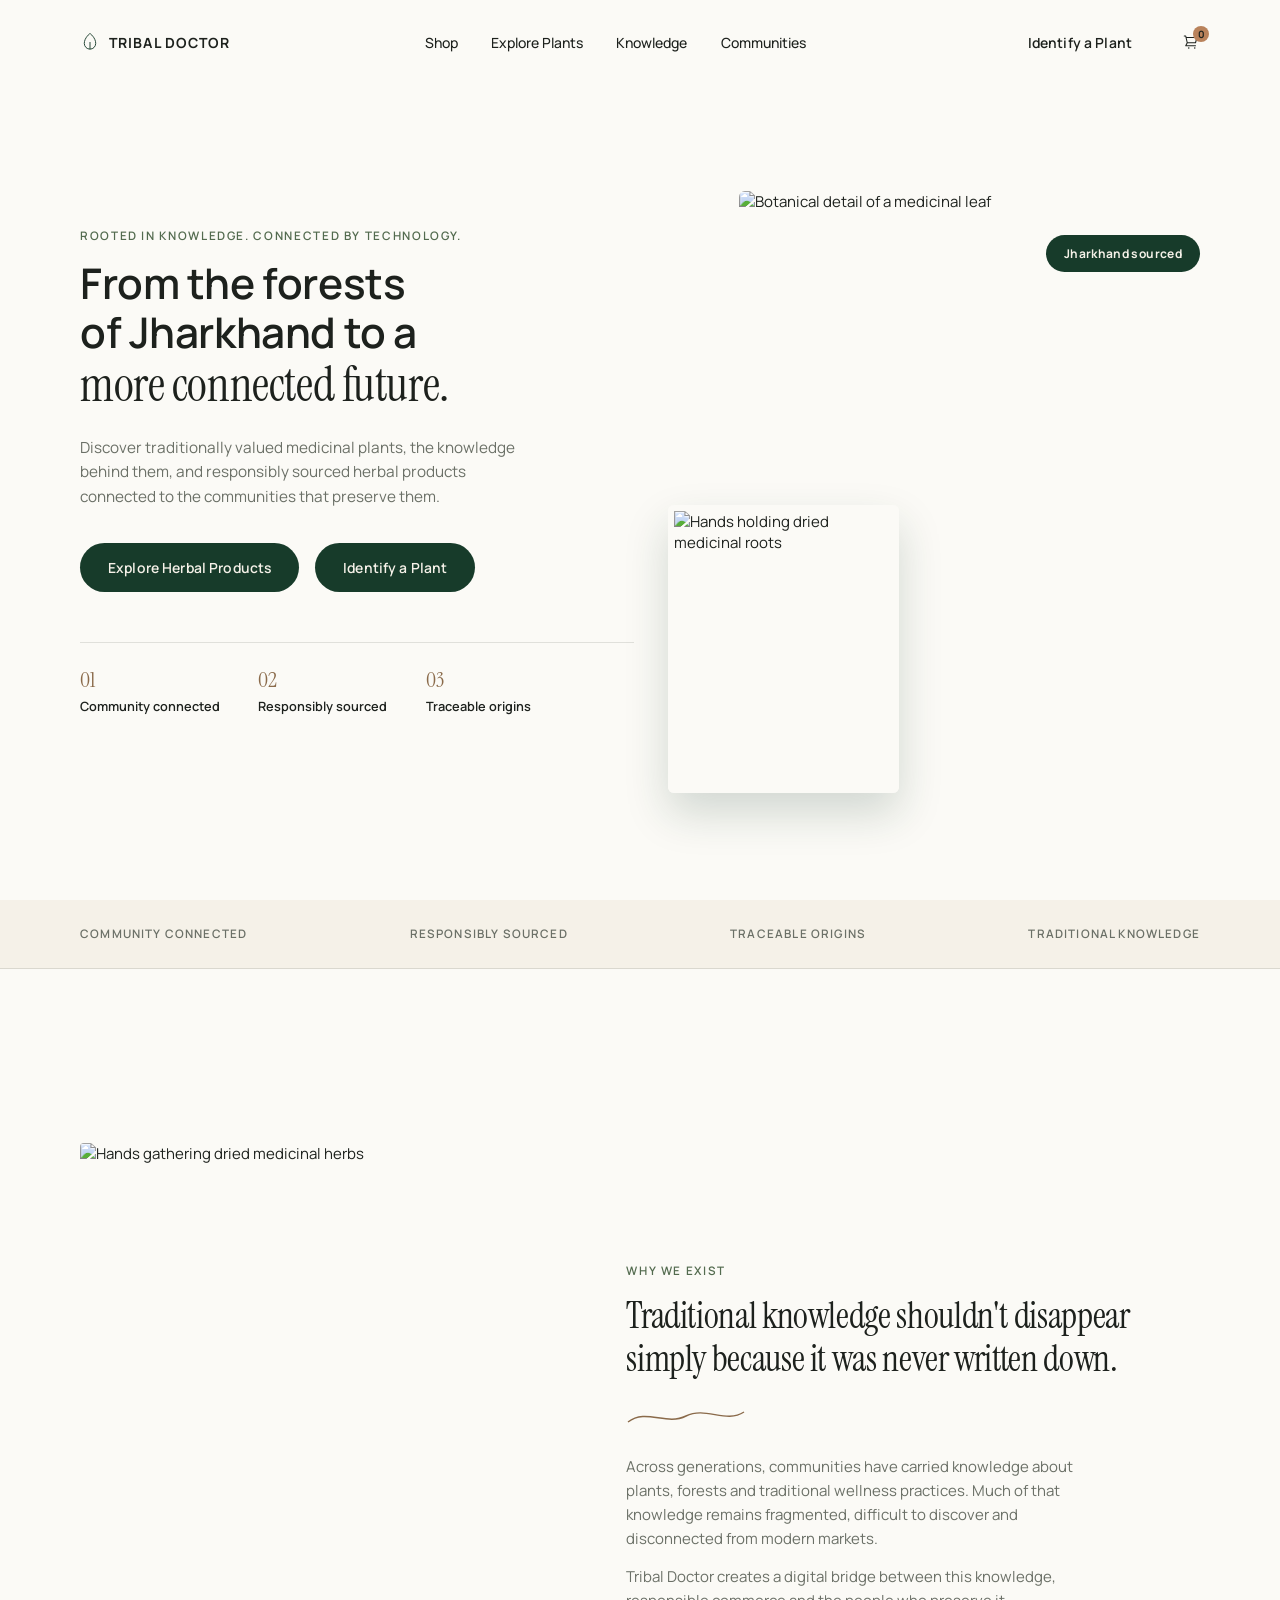
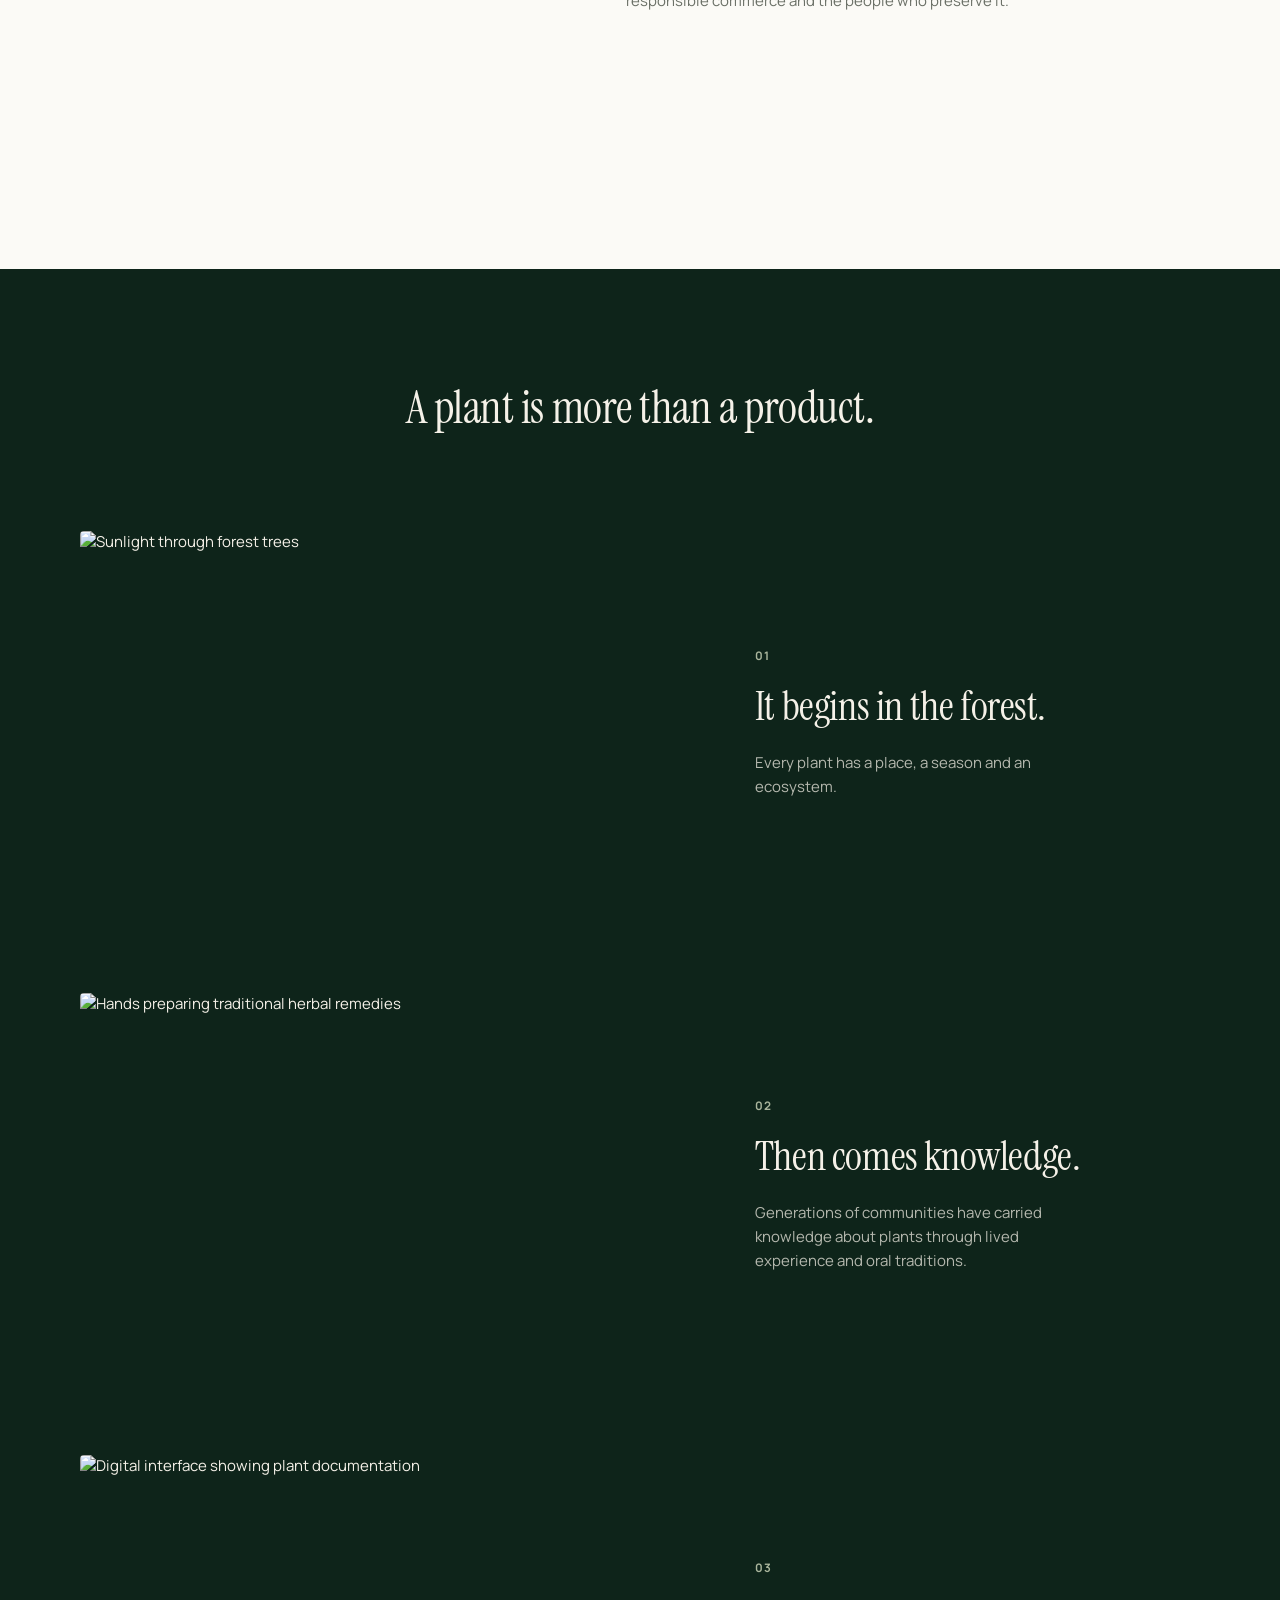
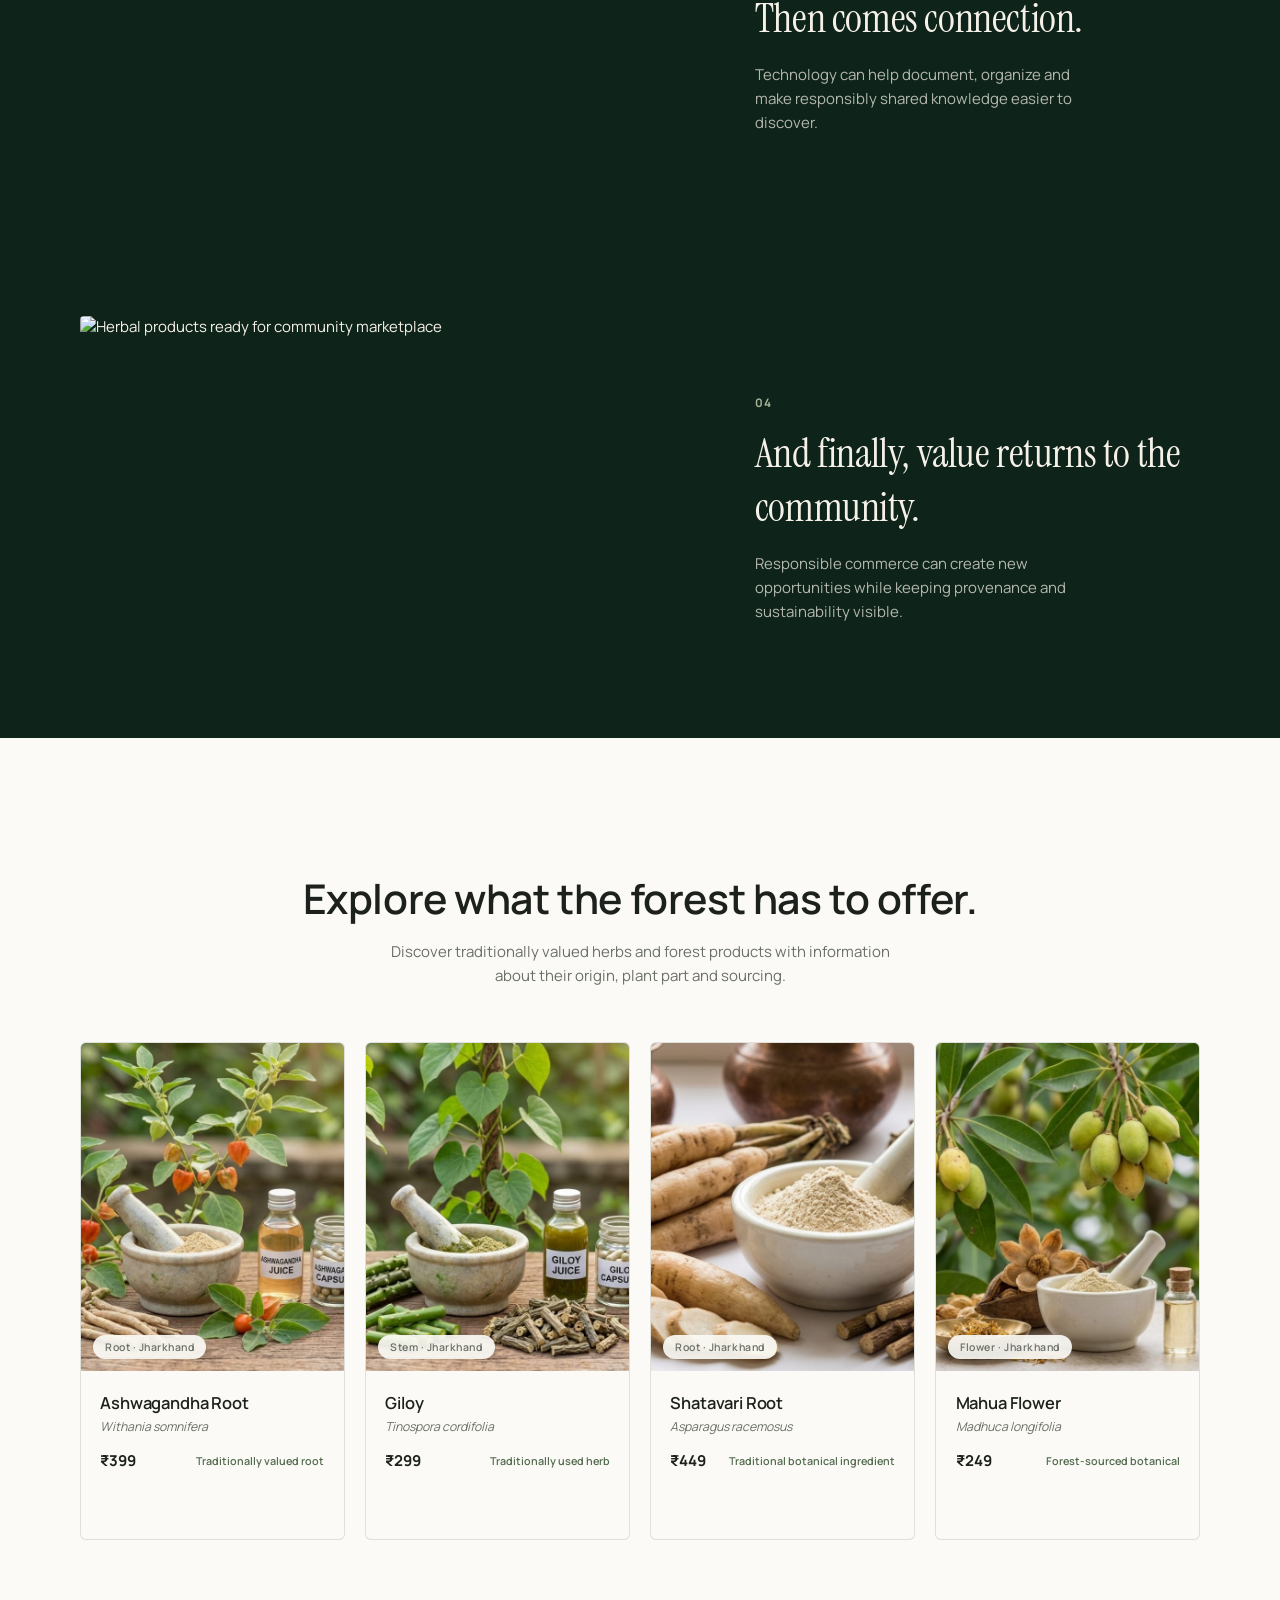
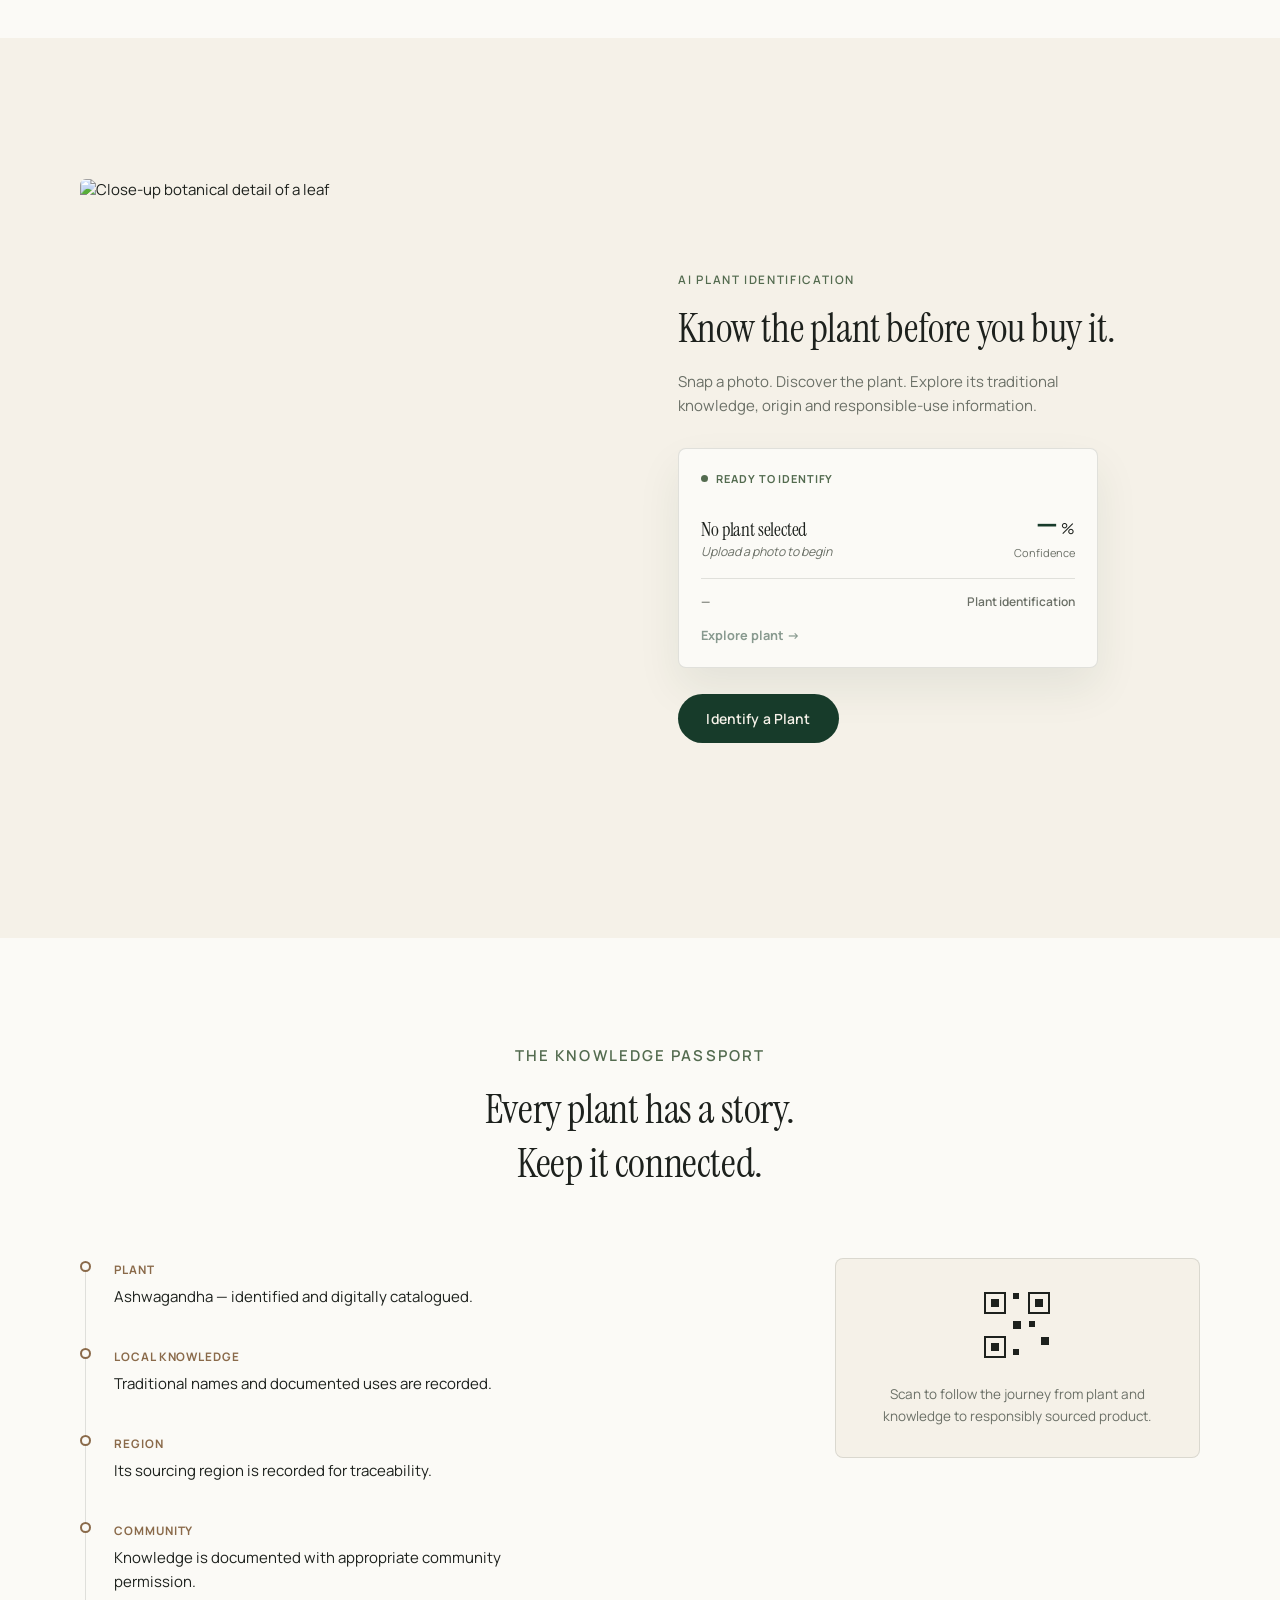
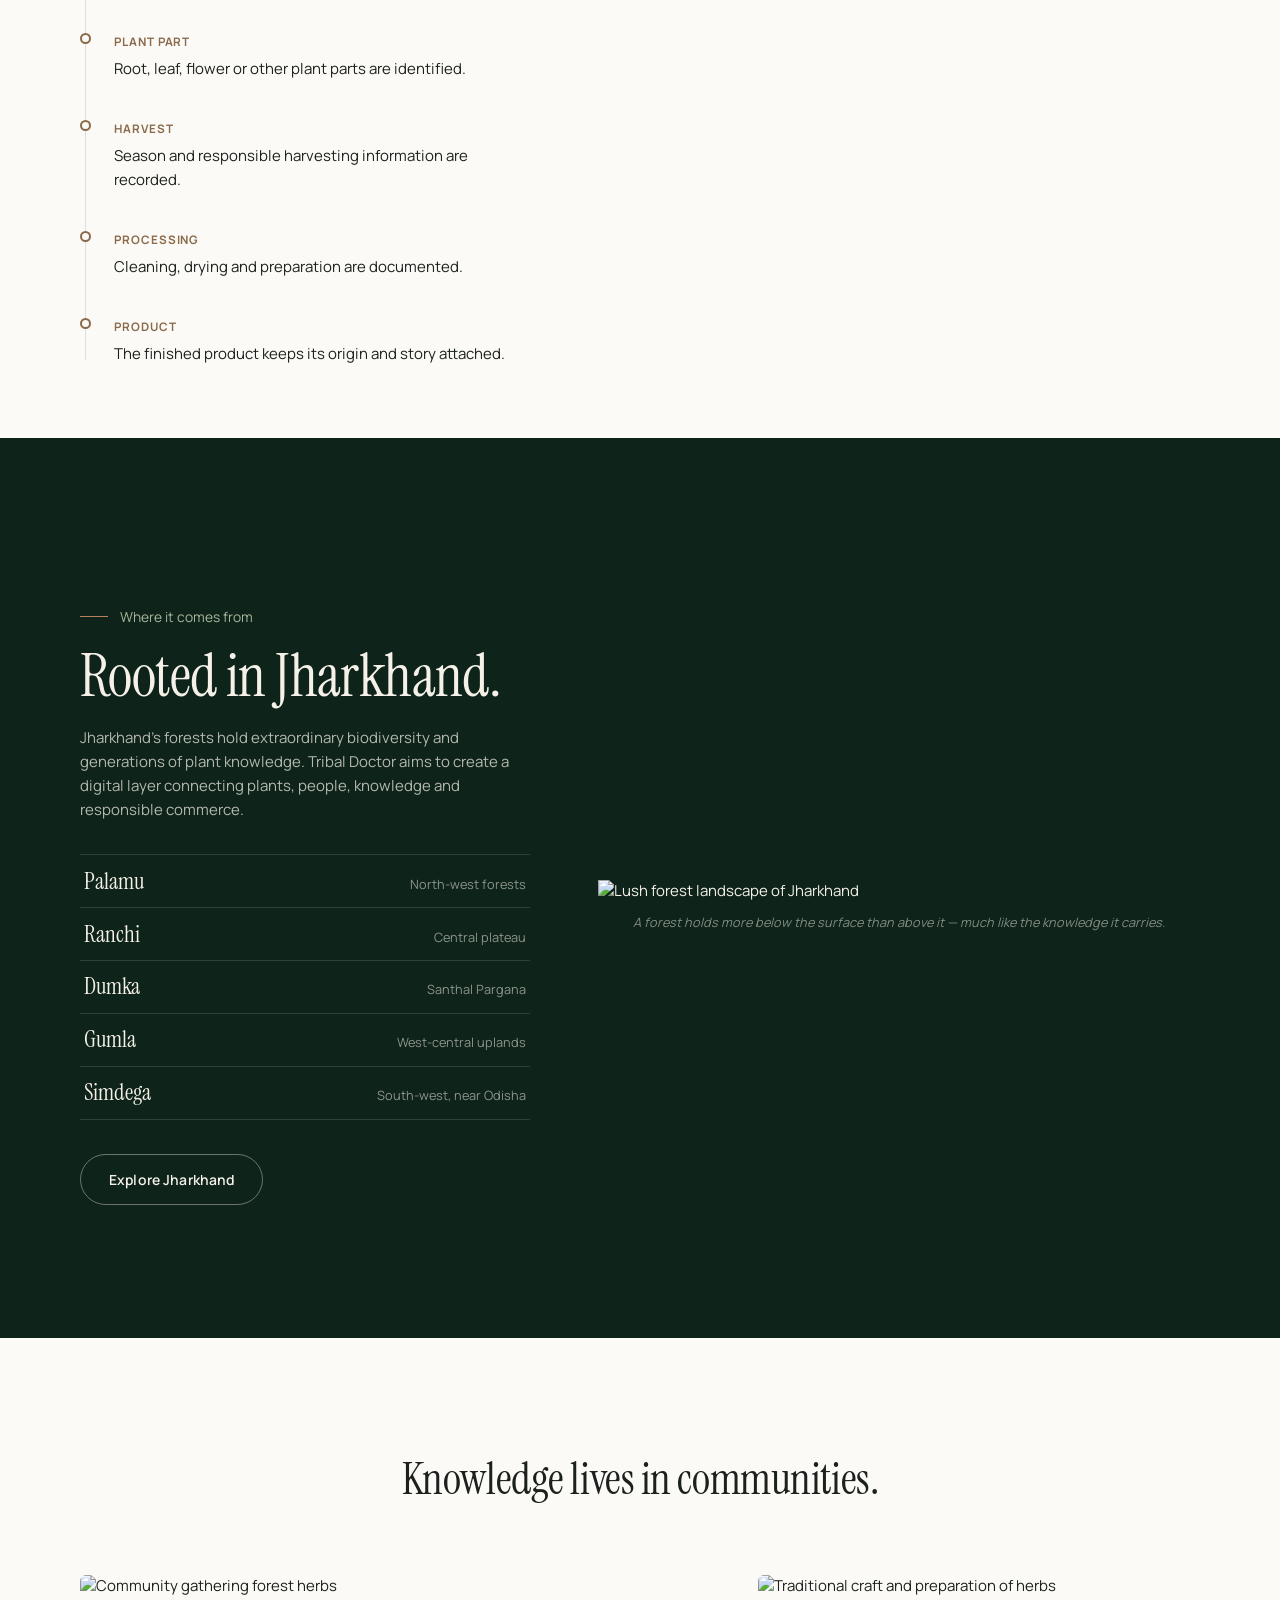
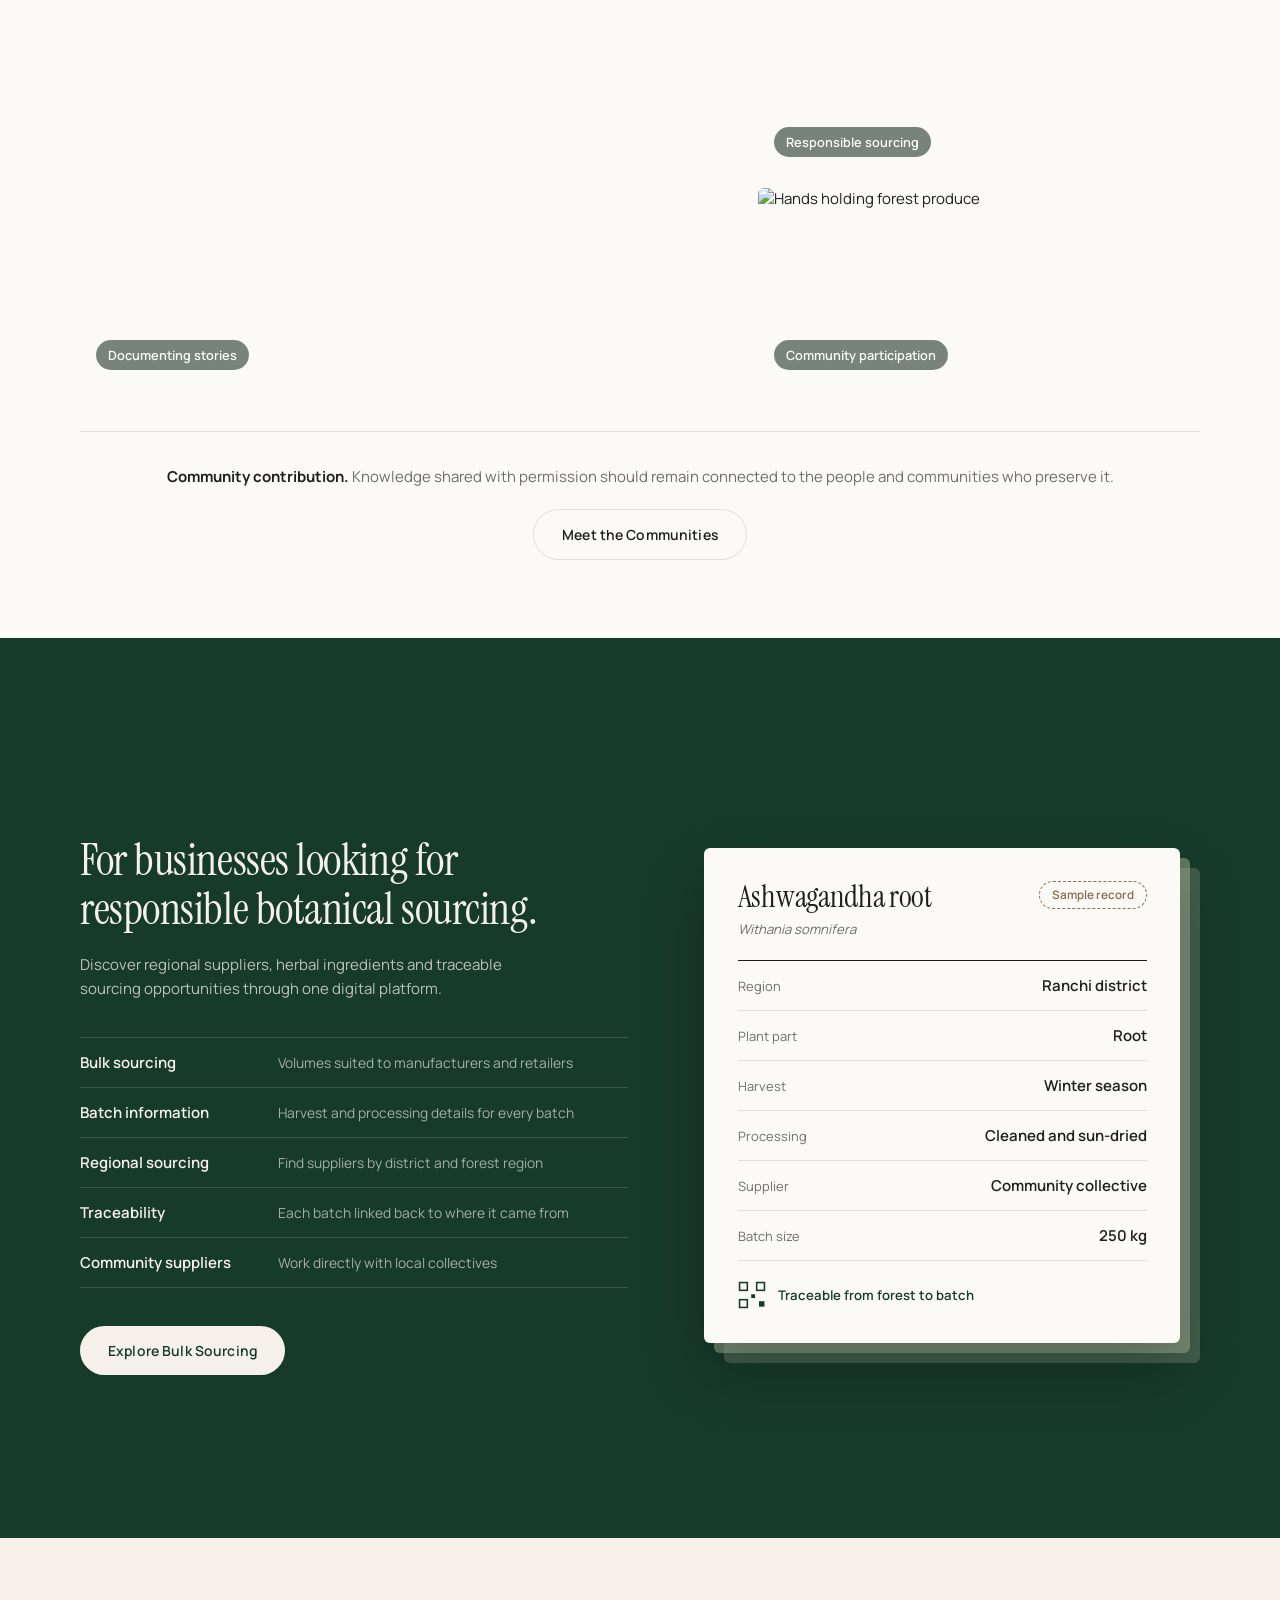
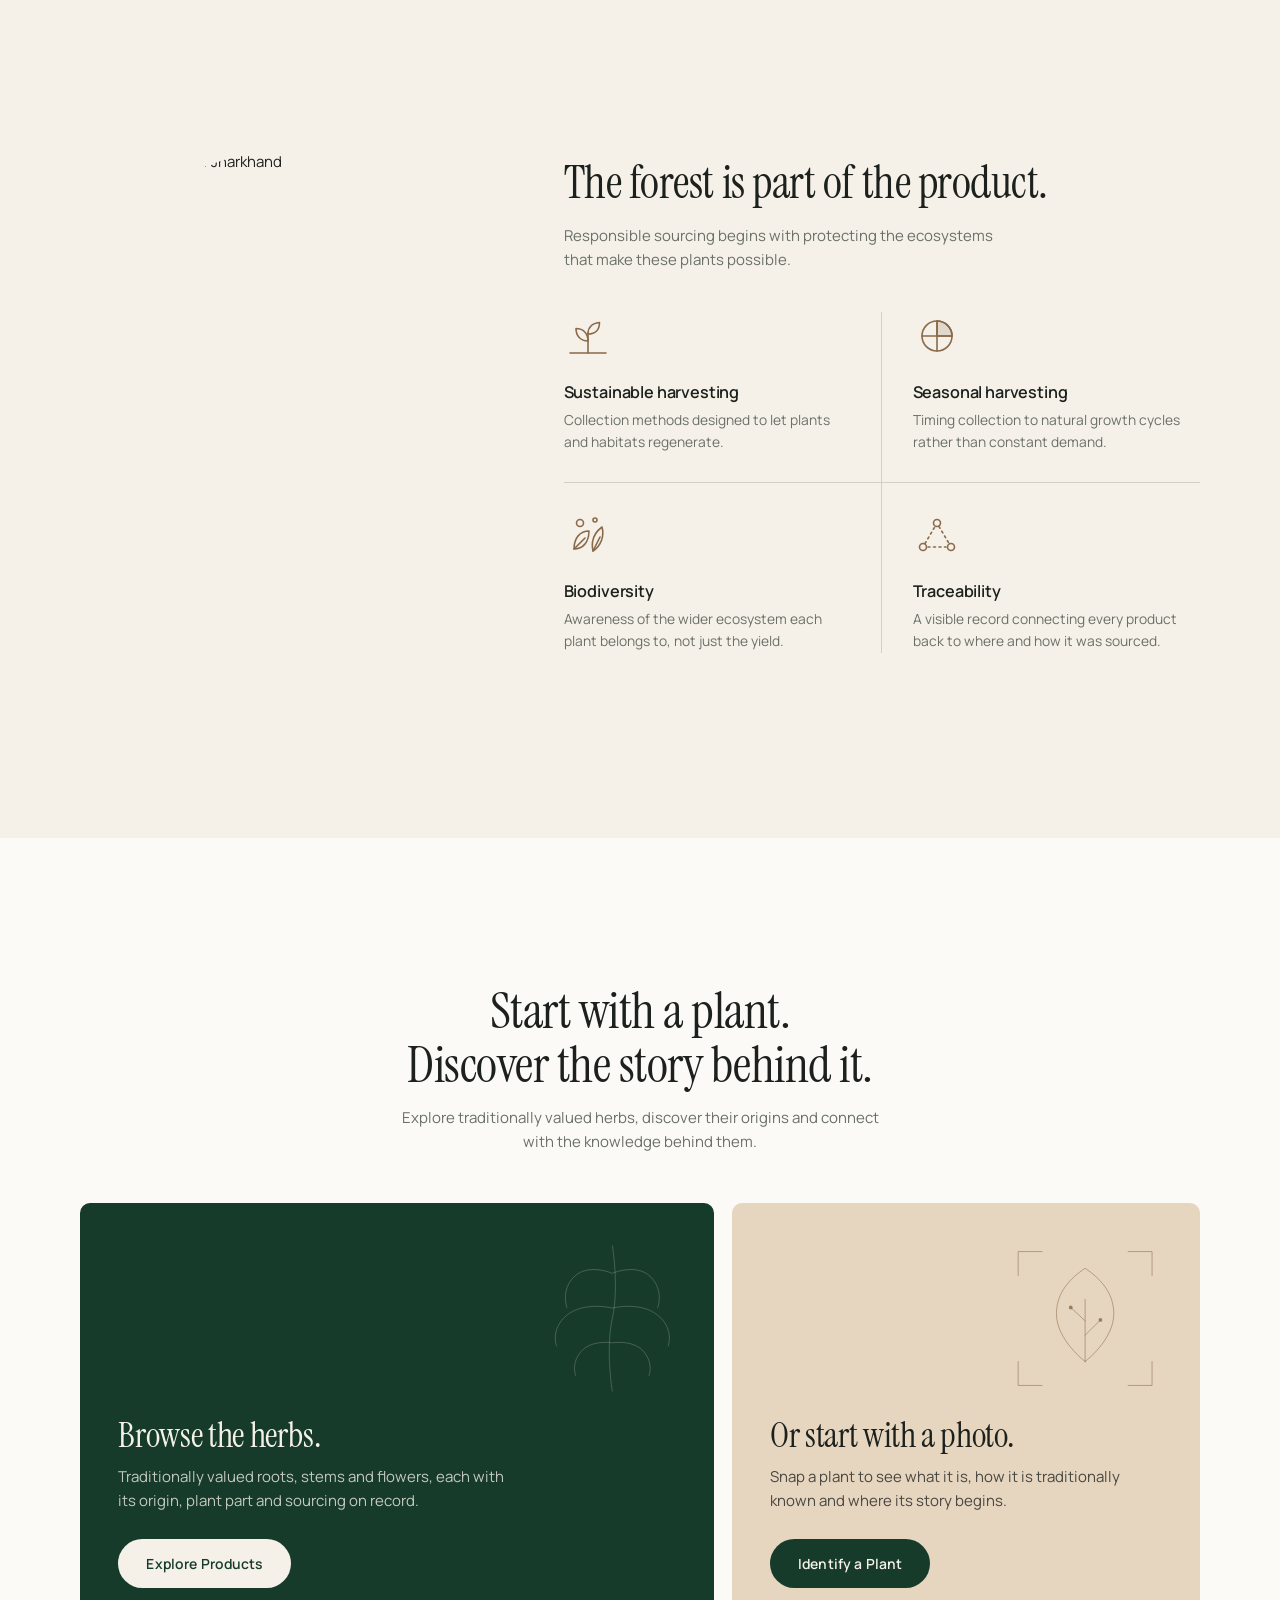
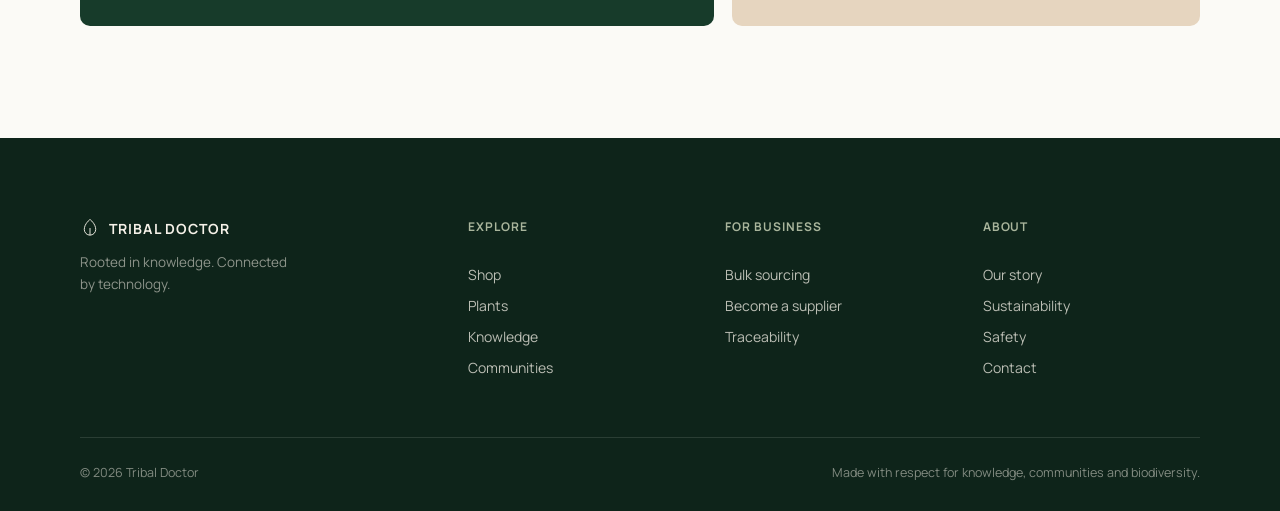
==== commit 60da73f3: "semifinal" ====
--- a/index.html
+++ b/index.html
@@ -741,133 +741,17 @@
           </div>
 
           <figure class="jk-figure">
-            <svg
-              class="jk-forest"
-              viewBox="0 0 480 560"
-              role="img"
-              aria-labelledby="jkForestTitle"
-              preserveAspectRatio="xMidYMid meet"
-            >
-              <title id="jkForestTitle">
-                Illustration of a forest cross-section, from canopy to root
-              </title>
-              <defs>
-                <linearGradient id="skyGrad" x1="0" y1="0" x2="0" y2="1">
-                  <stop offset="0%" stop-color="#1c4632" />
-                  <stop offset="100%" stop-color="#0e241a" />
-                </linearGradient>
-                <radialGradient id="sunGlow" cx="50%" cy="50%" r="50%">
-                  <stop offset="0%" stop-color="#ddae86" stop-opacity="0.5" />
-                  <stop offset="100%" stop-color="#ddae86" stop-opacity="0" />
-                </radialGradient>
-                <linearGradient id="soilGrad" x1="0" y1="0" x2="0" y2="1">
-                  <stop offset="0%" stop-color="#3a2c1c" />
-                  <stop offset="100%" stop-color="#160f09" />
-                </linearGradient>
-              </defs>
-
-              <rect x="0" y="0" width="480" height="560" fill="url(#skyGrad)" />
-              <circle
-                class="jk-sun"
-                cx="360"
-                cy="80"
-                r="95"
-                fill="url(#sunGlow)"
-              />
-
-              <g class="jk-spores" aria-hidden="true">
-                <circle class="jk-spore s1" cx="90" cy="420" r="2.4" />
-                <circle class="jk-spore s2" cx="150" cy="460" r="1.8" />
-                <circle class="jk-spore s3" cx="220" cy="500" r="2.2" />
-                <circle class="jk-spore s4" cx="300" cy="440" r="1.6" />
-                <circle class="jk-spore s5" cx="370" cy="480" r="2" />
-                <circle class="jk-spore s6" cx="60" cy="500" r="1.6" />
-              </g>
-
-              <g class="jk-layer jk-canopy-layer">
-                <path
-                  d="M0 140 C60 100,120 90,180 120 C240 90,300 80,360 110 C410 90,460 100,480 130 L480 175 C420 152,360 162,300 142 C240 166,180 150,120 166 C60 150,20 160,0 176 Z"
-                />
-              </g>
-
-              <g class="jk-layer jk-understory-layer">
-                <path
-                  d="M0 210 C80 190,160 205,240 195 C320 205,400 190,480 205 L480 262 C400 250,320 262,240 250 C160 262,80 250,0 264 Z"
-                />
-                <path class="jk-fern" d="M60 250 C55 230,60 210,75 200" />
-                <path class="jk-fern" d="M410 245 C415 225,410 205,395 195" />
-              </g>
-
-              <g class="jk-roots" aria-hidden="true">
-                <path
-                  class="jk-root"
-                  pathLength="1"
-                  d="M240 300 C220 340,200 360,160 380"
-                />
-                <path
-                  class="jk-root"
-                  pathLength="1"
-                  d="M240 300 C260 345,280 365,320 385"
-                />
-                <path
-                  class="jk-root"
-                  pathLength="1"
-                  d="M240 300 C235 350,225 390,205 430"
-                />
-                <path
-                  class="jk-root"
-                  pathLength="1"
-                  d="M240 300 C245 350,255 390,275 430"
-                />
-                <path
-                  class="jk-root"
-                  pathLength="1"
-                  d="M240 300 C210 330,175 345,130 350"
-                />
-                <path
-                  class="jk-root"
-                  pathLength="1"
-                  d="M240 300 C270 330,305 345,350 350"
-                />
-              </g>
-
-              <rect
-                x="0"
-                y="300"
-                width="480"
-                height="260"
-                fill="url(#soilGrad)"
-              />
-
-              <g
-                class="jk-flecks"
-                aria-hidden="true"
-                fill="#a9b59c"
-                opacity="0.18"
-              >
-                <circle cx="80" cy="360" r="2" />
-                <circle cx="150" cy="410" r="1.6" />
-                <circle cx="330" cy="380" r="2.2" />
-                <circle cx="400" cy="440" r="1.8" />
-                <circle cx="200" cy="500" r="2" />
-                <circle cx="60" cy="480" r="1.6" />
-              </g>
-            </svg>
-
-            <div class="jk-forest-labels" aria-hidden="true">
-              <span class="jk-flabel" style="top: 19%">Canopy</span>
-              <span class="jk-flabel" style="top: 39%">Understory</span>
-              <span class="jk-flabel" style="top: 58%">Root network</span>
-              <span class="jk-flabel" style="top: 84%"
-                >Soil &amp; knowledge</span
-              >
-            </div>
-
-            <figcaption>
-              A forest holds more below the surface than above it — much like
-              the knowledge it carries.
-            </figcaption>
-          </figure>
+  <img
+    src="https://images.openai.com/static-rsc-4/eT8REdTgQfhmOL-FcqJiAFg2zG1Ezv9jwwvYwIaO9qt452OSPSepQhmpMUkm5BsGl4nV8ffnwqkGkR1dg2rN5cuok13Ve_QHOMKzH45xrkTu_anOr2-DR6jyANbr_xfnxyn8dKri0XKIoJkKteoS6nP4UgCw6BwKRihf07ybZEo2Qjvkl2I5sfgjYMqLfcRO?purpose=fullsize"
+    alt="Lush forest landscape of Jharkhand"
+    class="jk-forest-image"
+  />
+
+  <figcaption>
+    A forest holds more below the surface than above it — much like
+    the knowledge it carries.
+  </figcaption>
+</figure>
         </div>
       </section>
 
@@ -886,14 +770,14 @@
           </div>
           <div class="community-panel" data-reveal-clip>
             <img
-              src="https://images.unsplash.com/photo-1622547748225-3fc4abd2cca0?q=80&w=900&auto=format&fit=crop"
+              src="https://images.openai.com/static-rsc-4/qVR57WlxQttSCUuxQhkwbFmDT8aM9VjwdW5RYpF7D01yAdW9jTIsi2JpnPwnaqEEhL8V_a0idnSNUbLdF6Q56l9hwEH5FrnhFNgZ9eFr_tjQiYHnfVgbdxGSWl3dM_UQhvFL4xkTvT292dMXw7AW1a3ekNzkKDGfBwBw0pwbwTrB7l1tZ9V_9I6lRUG-8aRU?purpose=fullsize"
               alt="Traditional craft and preparation of herbs"
             />
             <span class="panel-caption">Responsible sourcing</span>
           </div>
           <div class="community-panel" data-reveal-clip>
             <img
-              src="https://images.unsplash.com/photo-1523049673857-eb18f1d7b578?q=80&w=900&auto=format&fit=crop"
+              src="https://images.openai.com/static-rsc-4/xf02KT5A3SlLsc0GbcoOu8LFKSqk2CToc8cCwZLebMWM-TRA0V5Ut6IInIfKbA84IF30nS-jPmKAiTRlnBIBGfWbbDeFwypyOMtXOsWxY_LozvrHr9uzfH-GospdikR9b1DvFBi7uR4kU_dg9b-n1Ge0TdKf3EjXU5LL3zEf5FYKIKocWeluO2W-Hbbe6jwN?purpose=fullsize"
               alt="Hands holding forest produce"
             />
             <span class="panel-caption">Community participation</span>
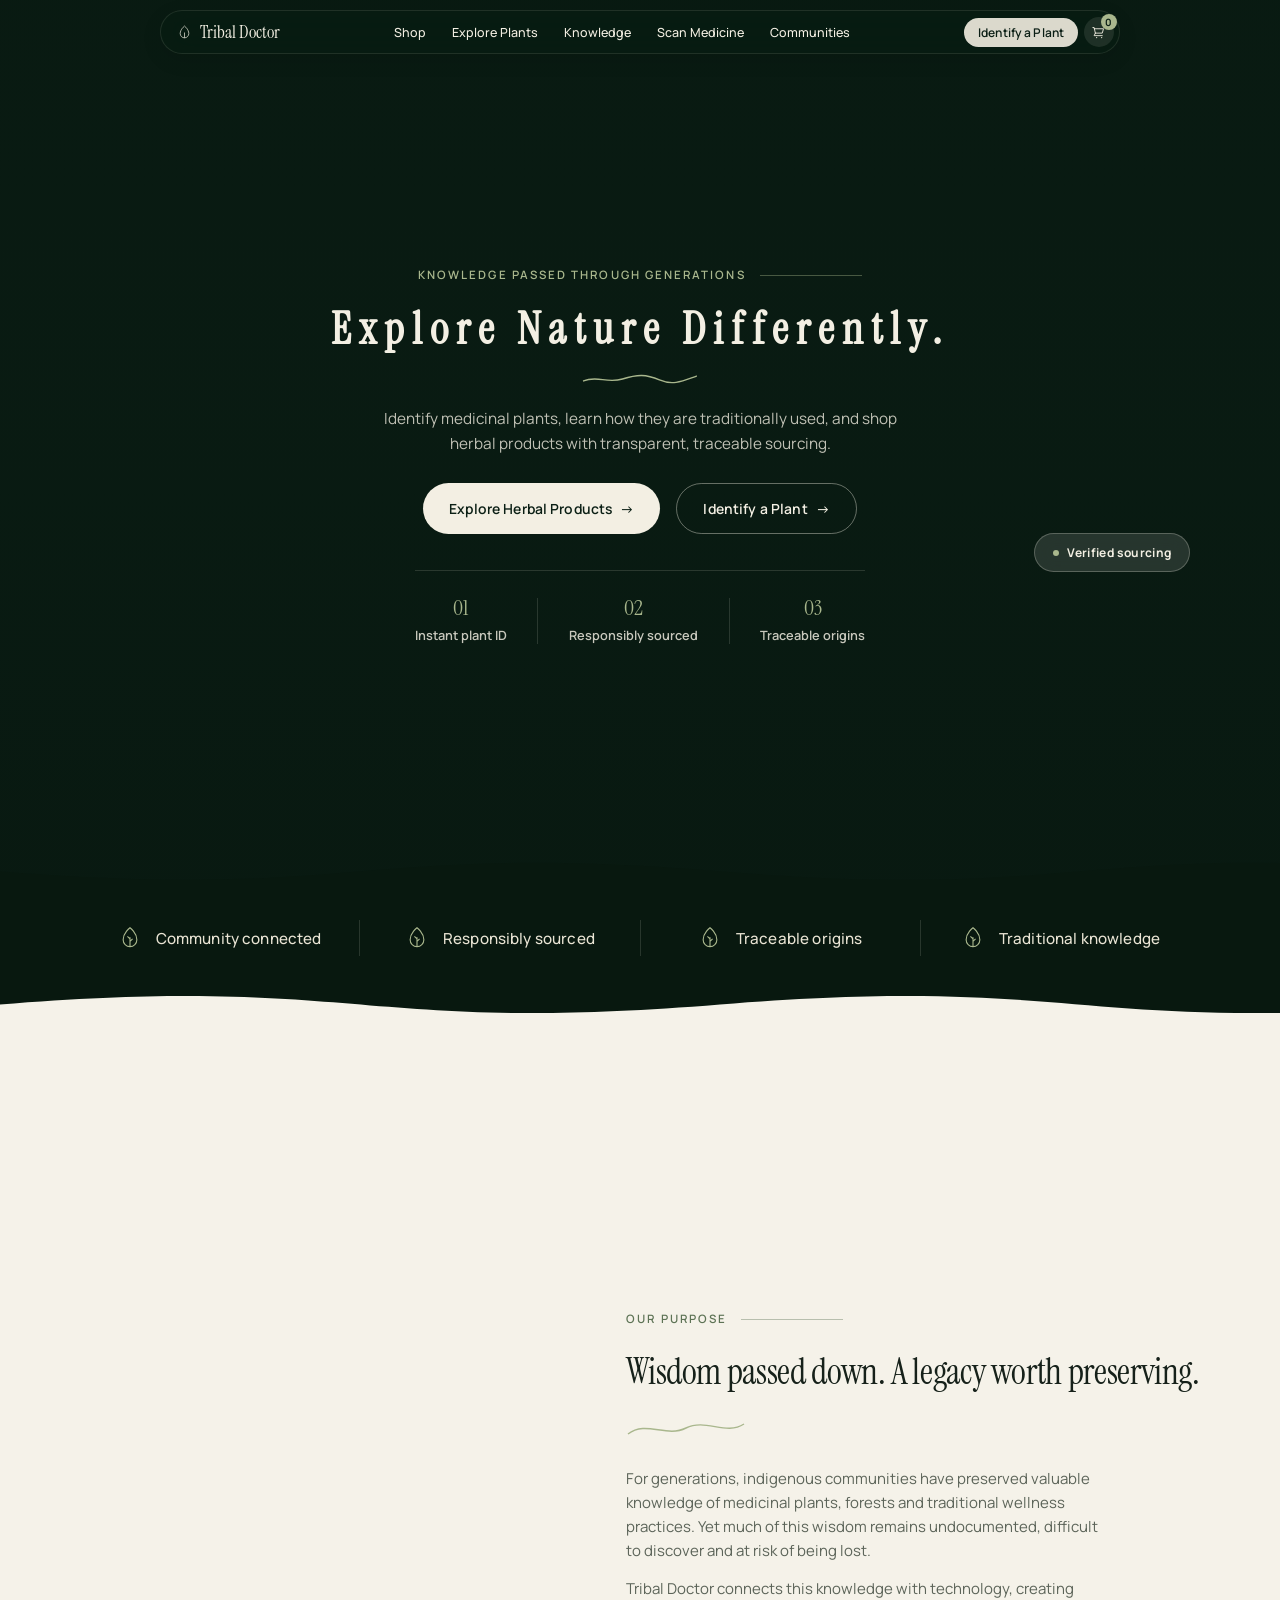
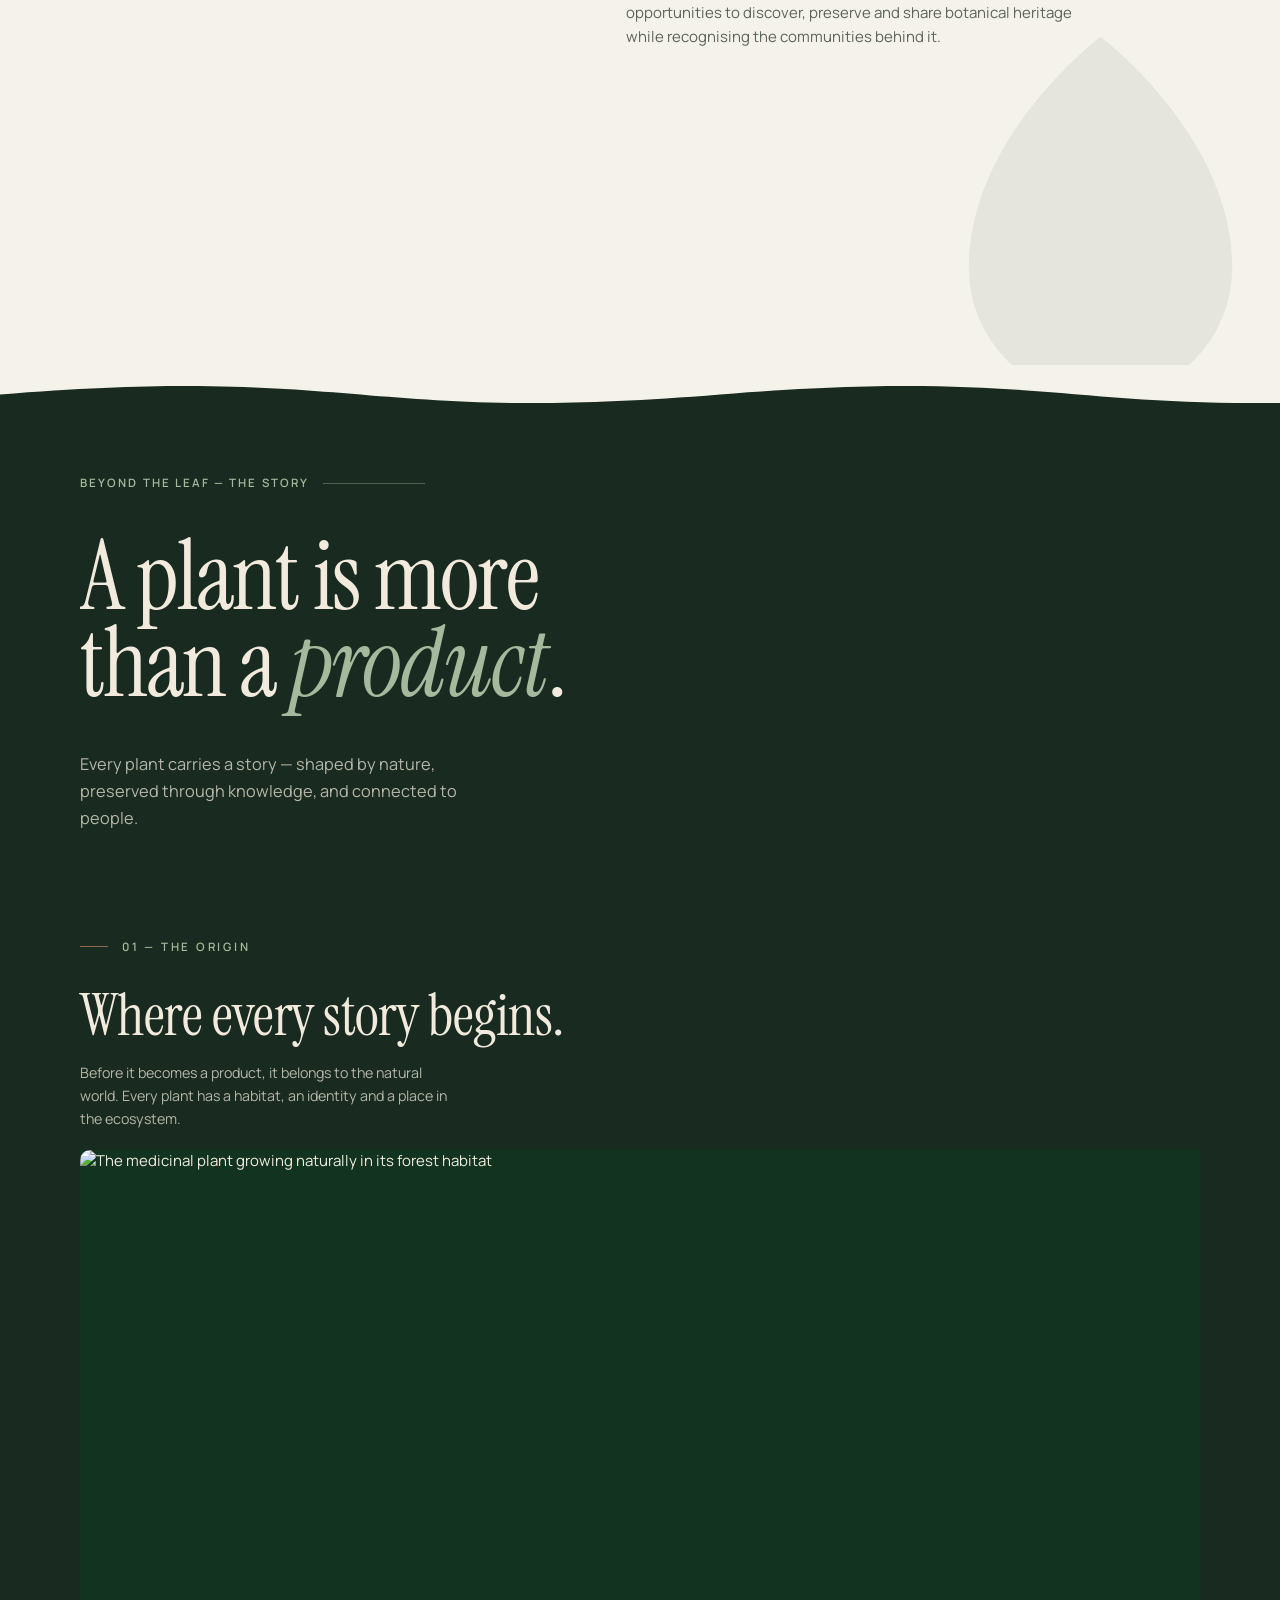
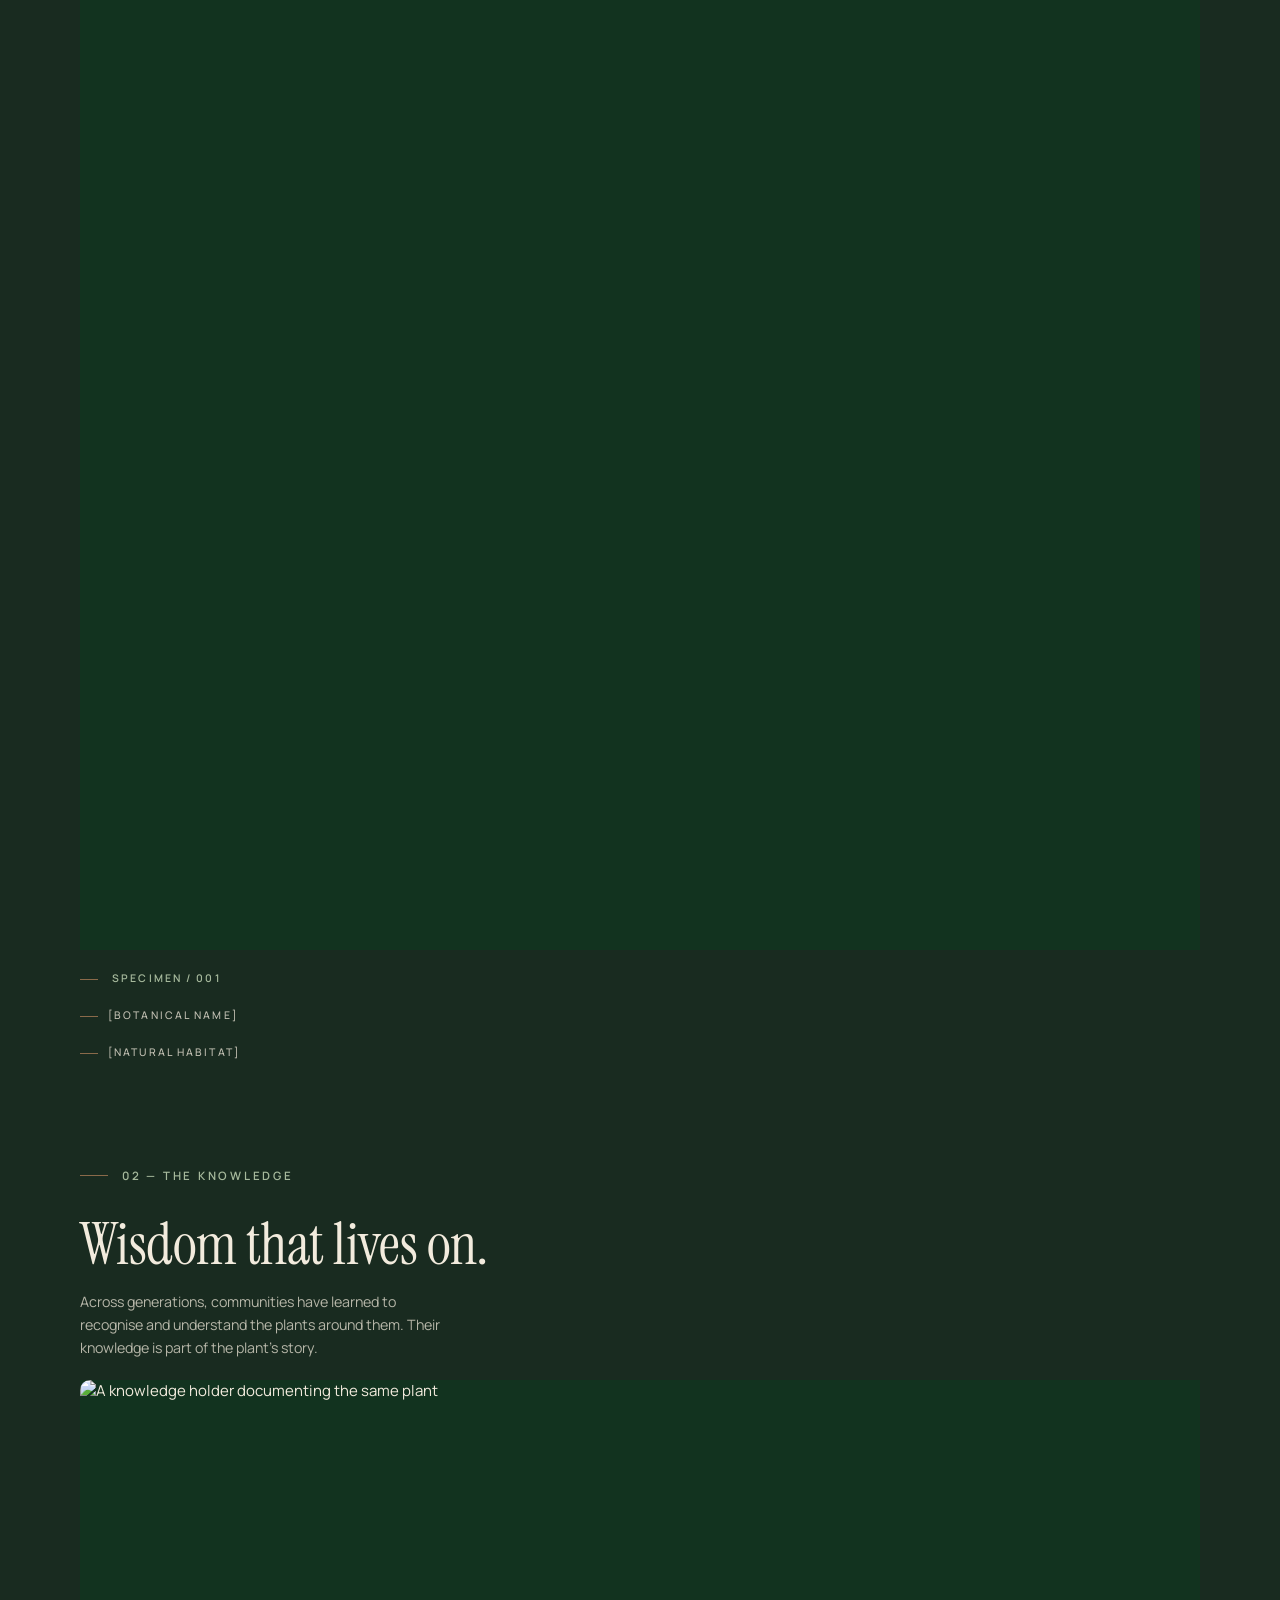
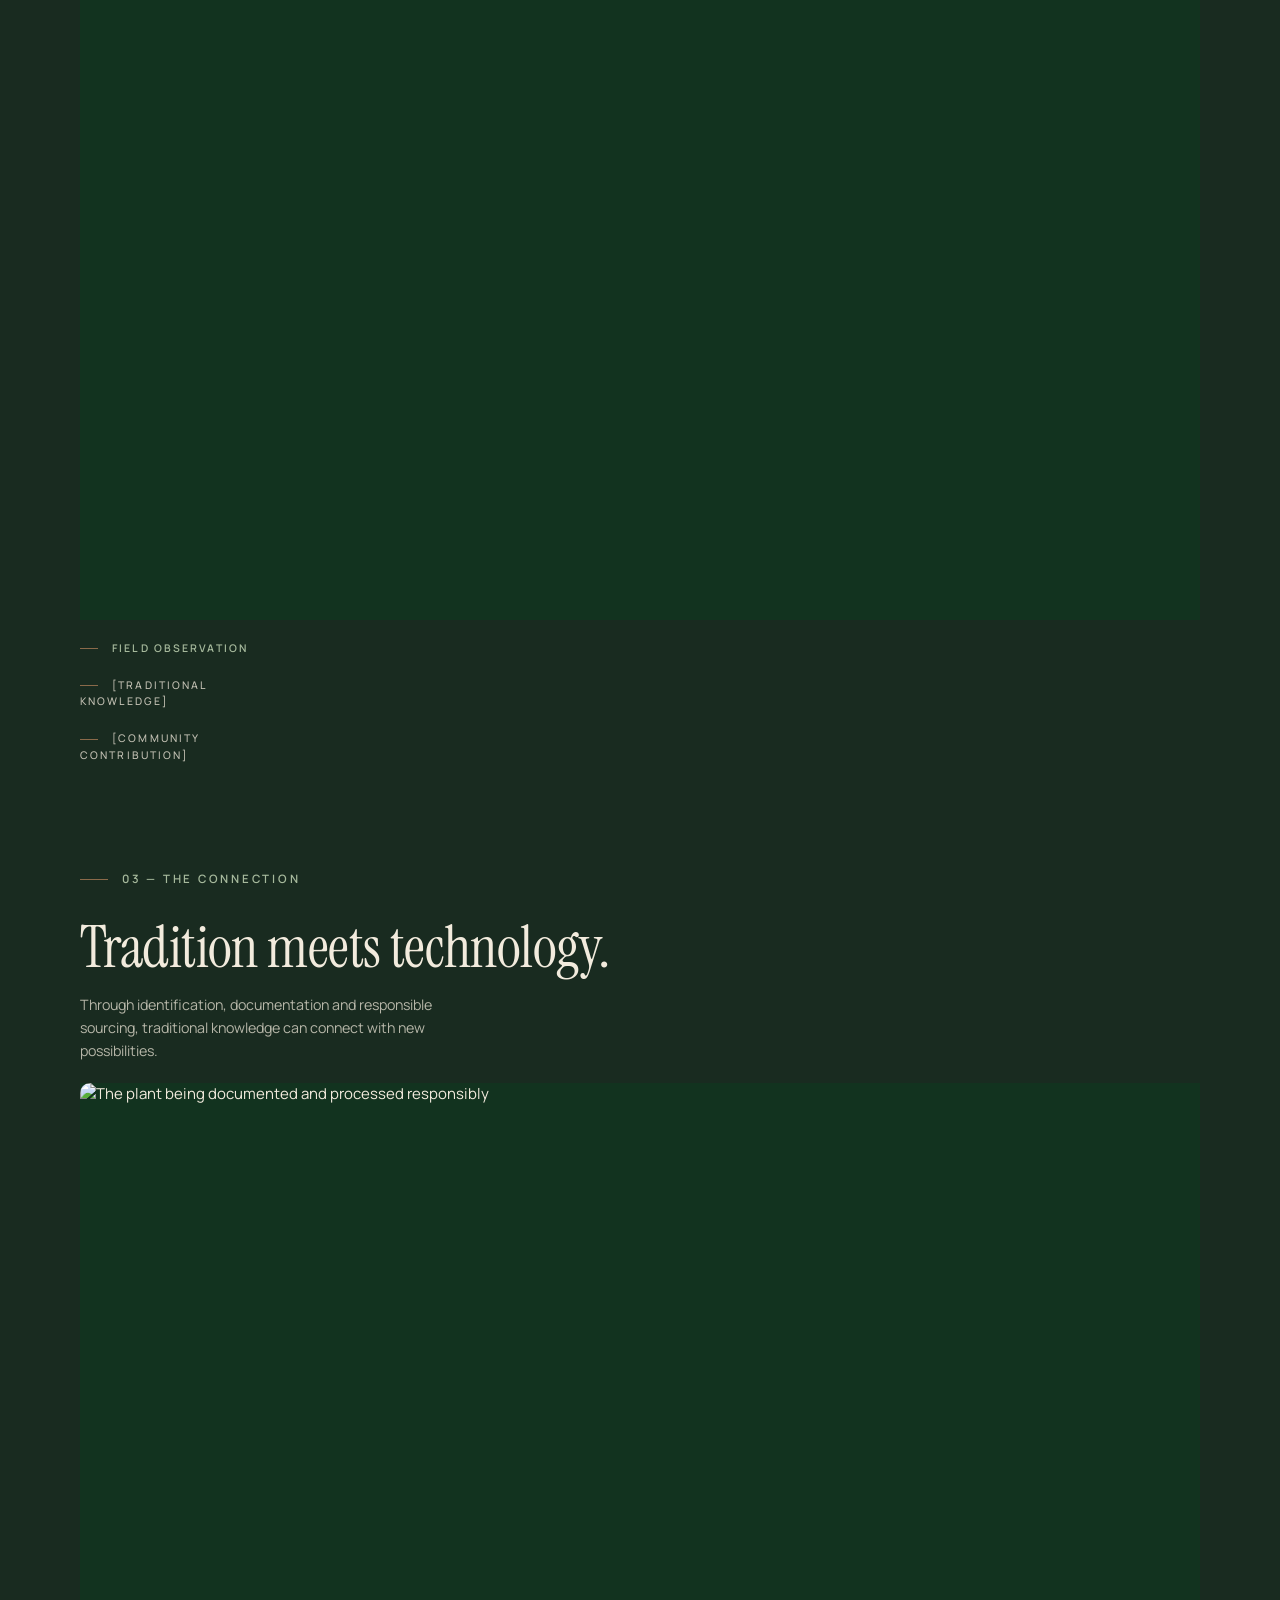
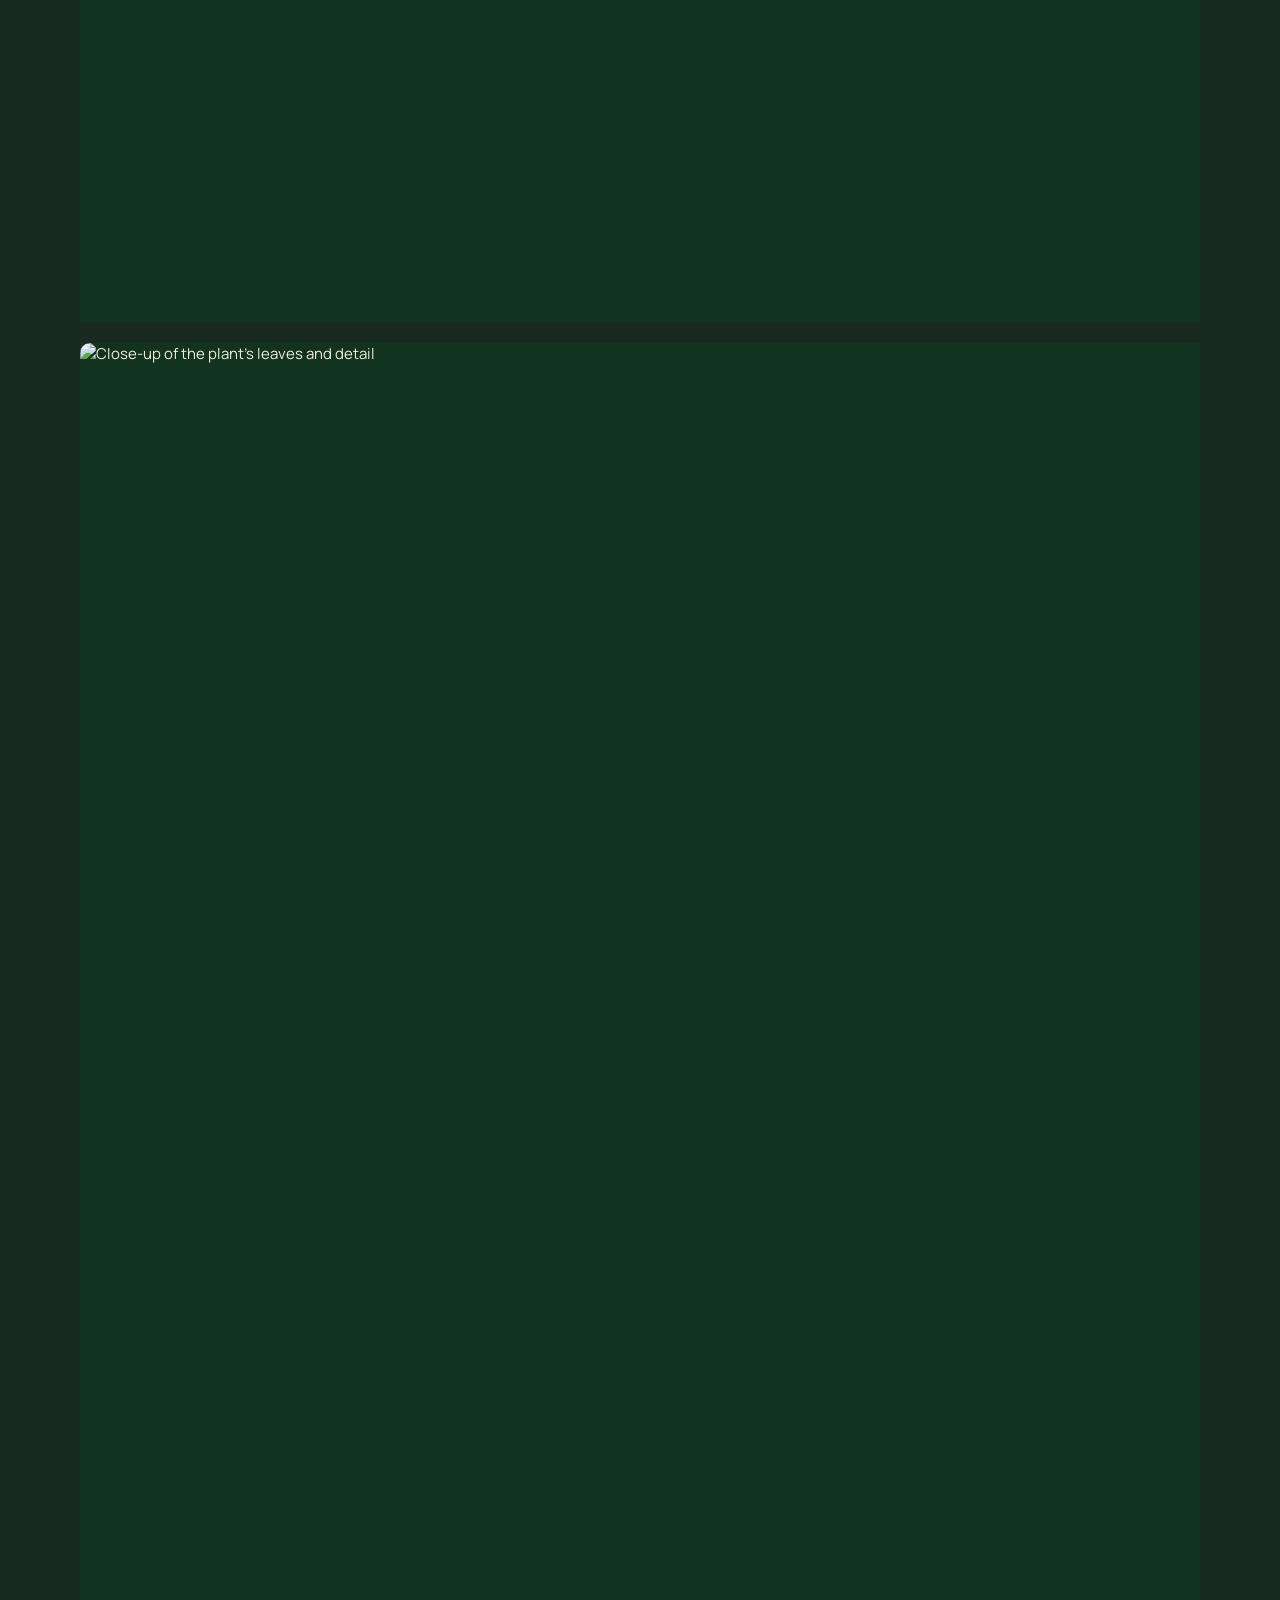
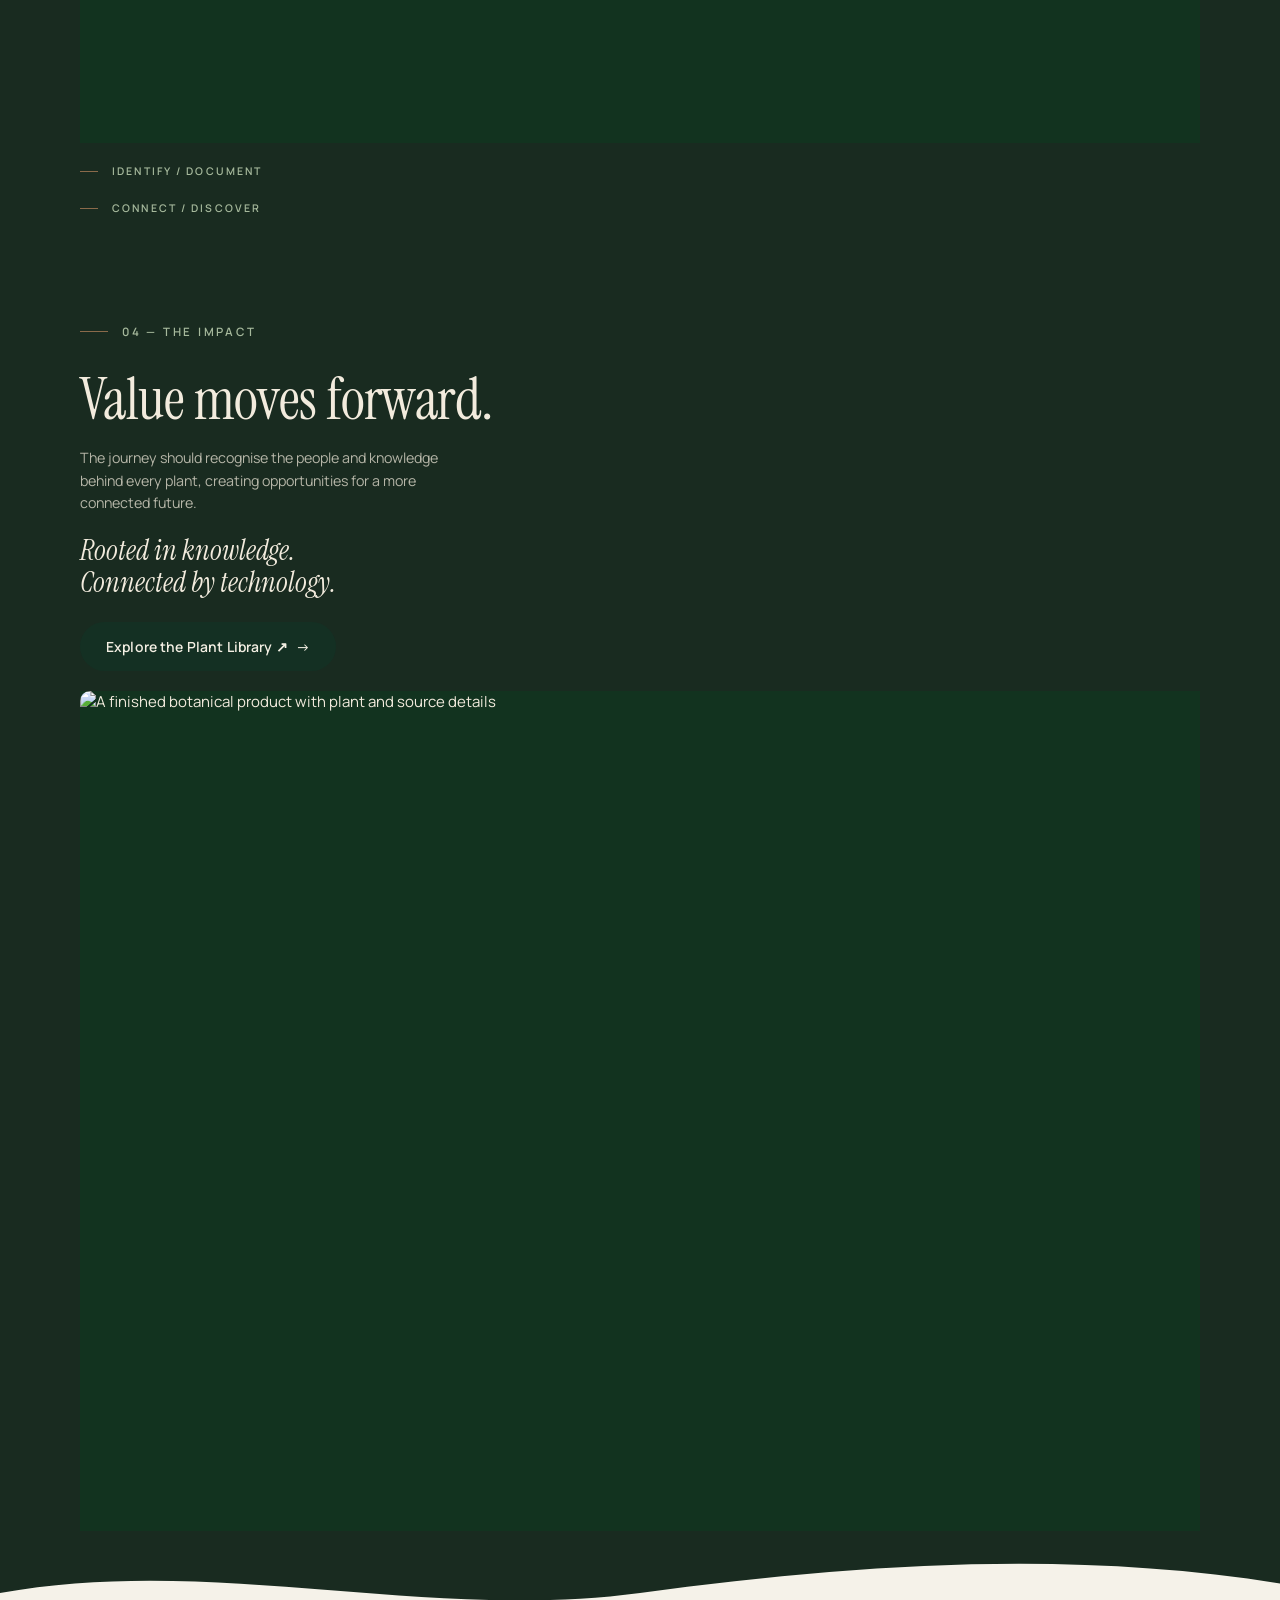
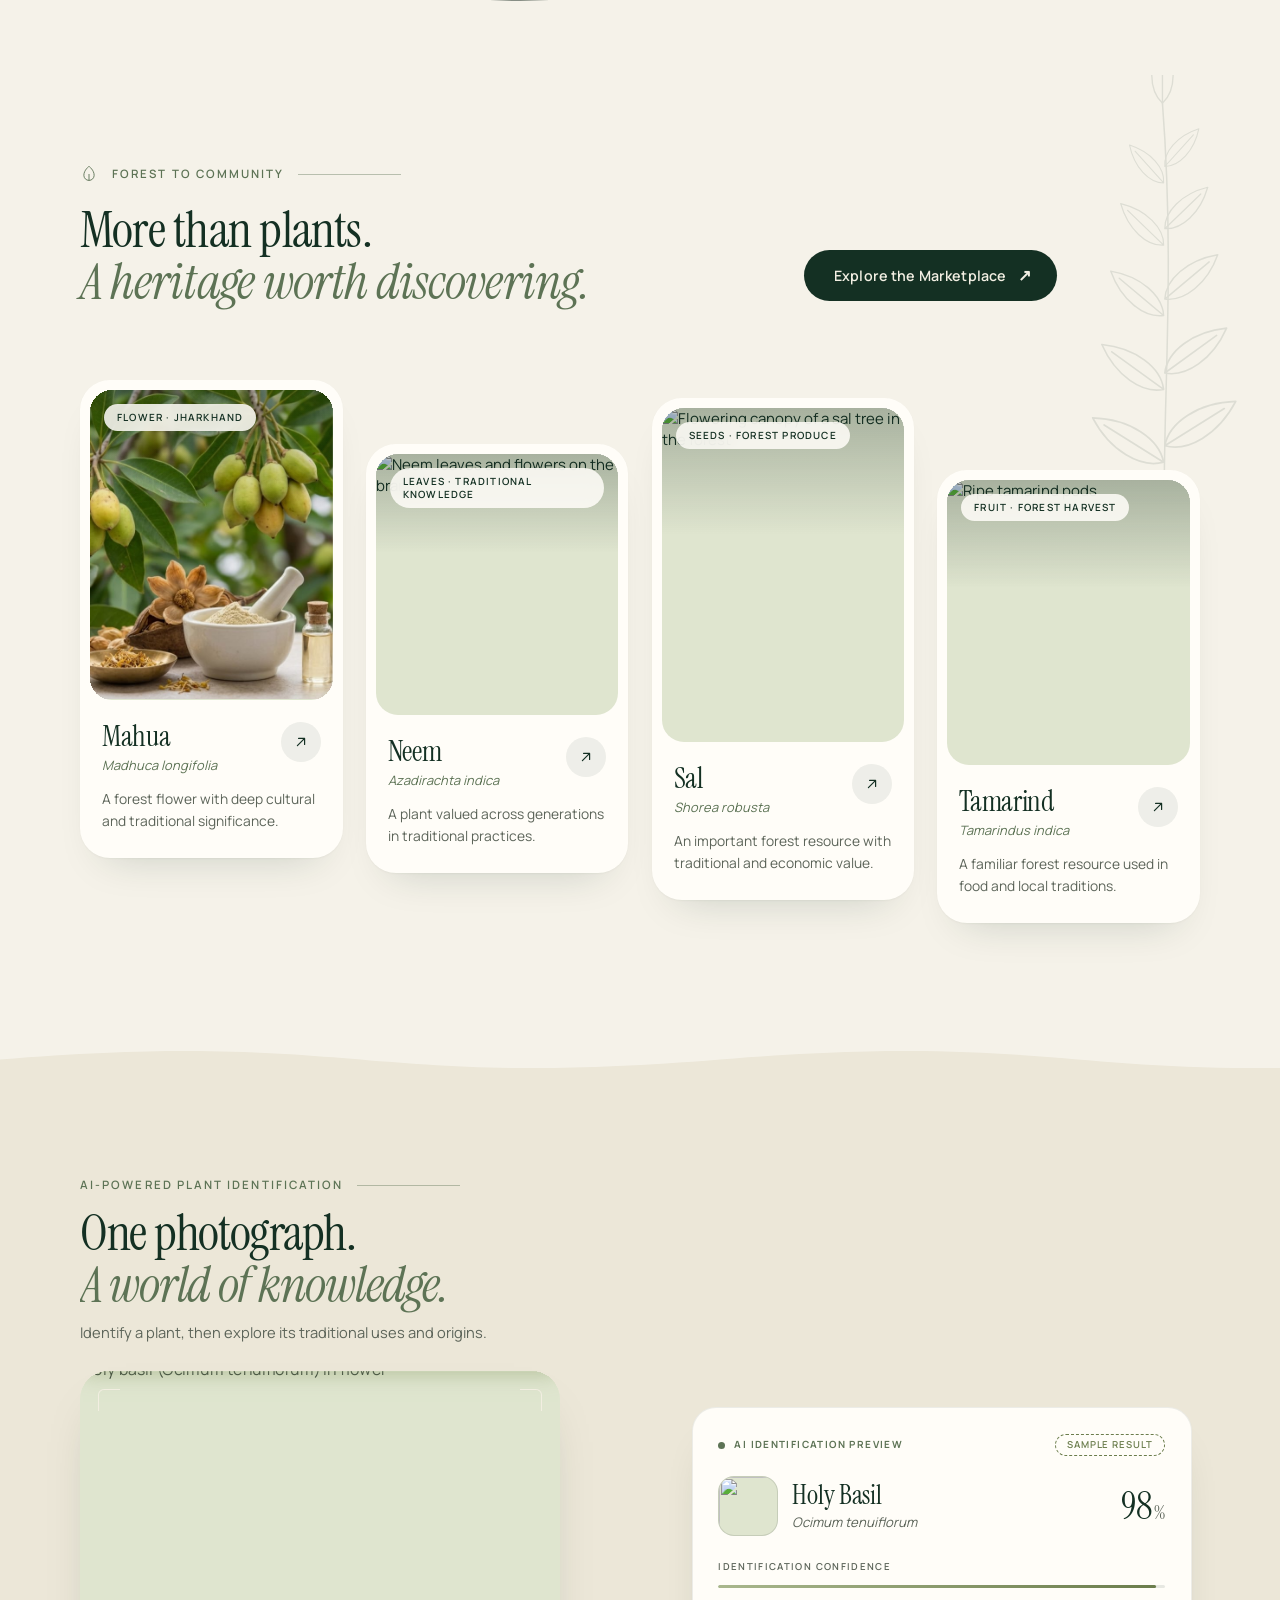
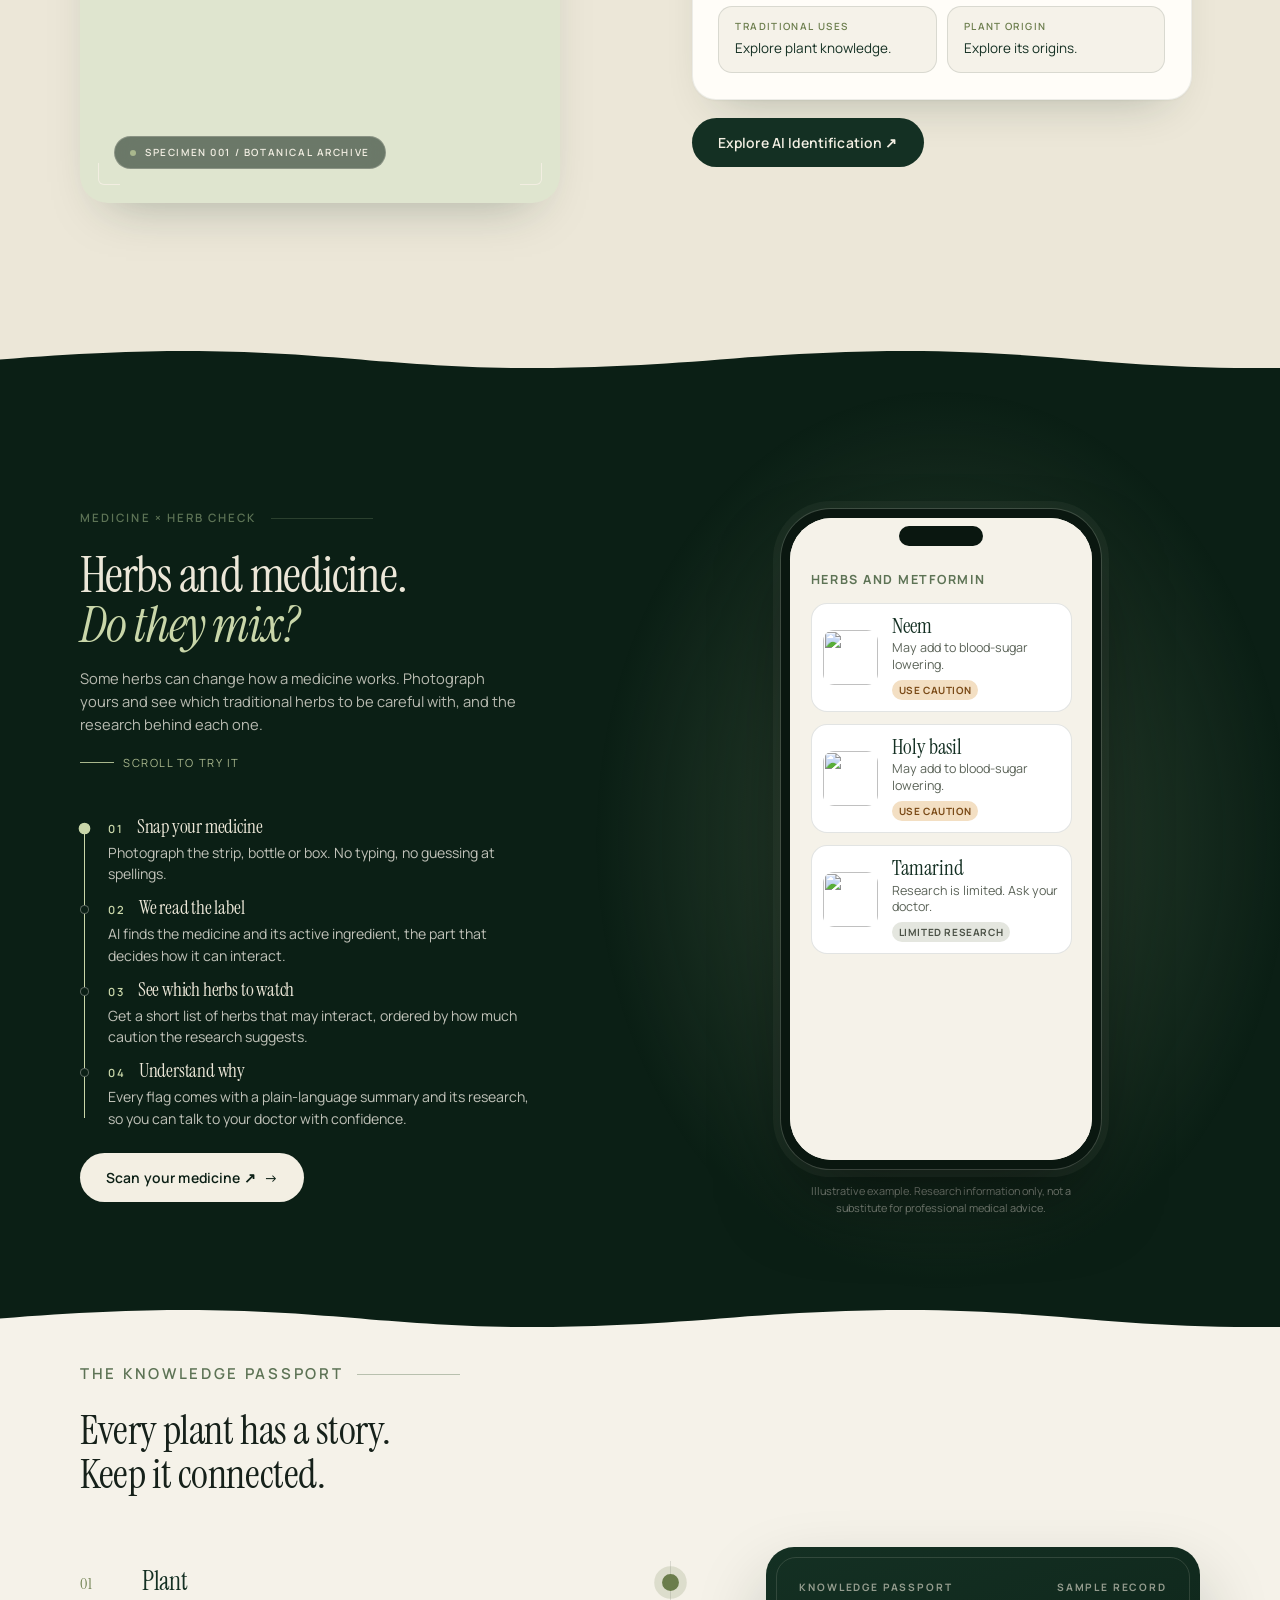
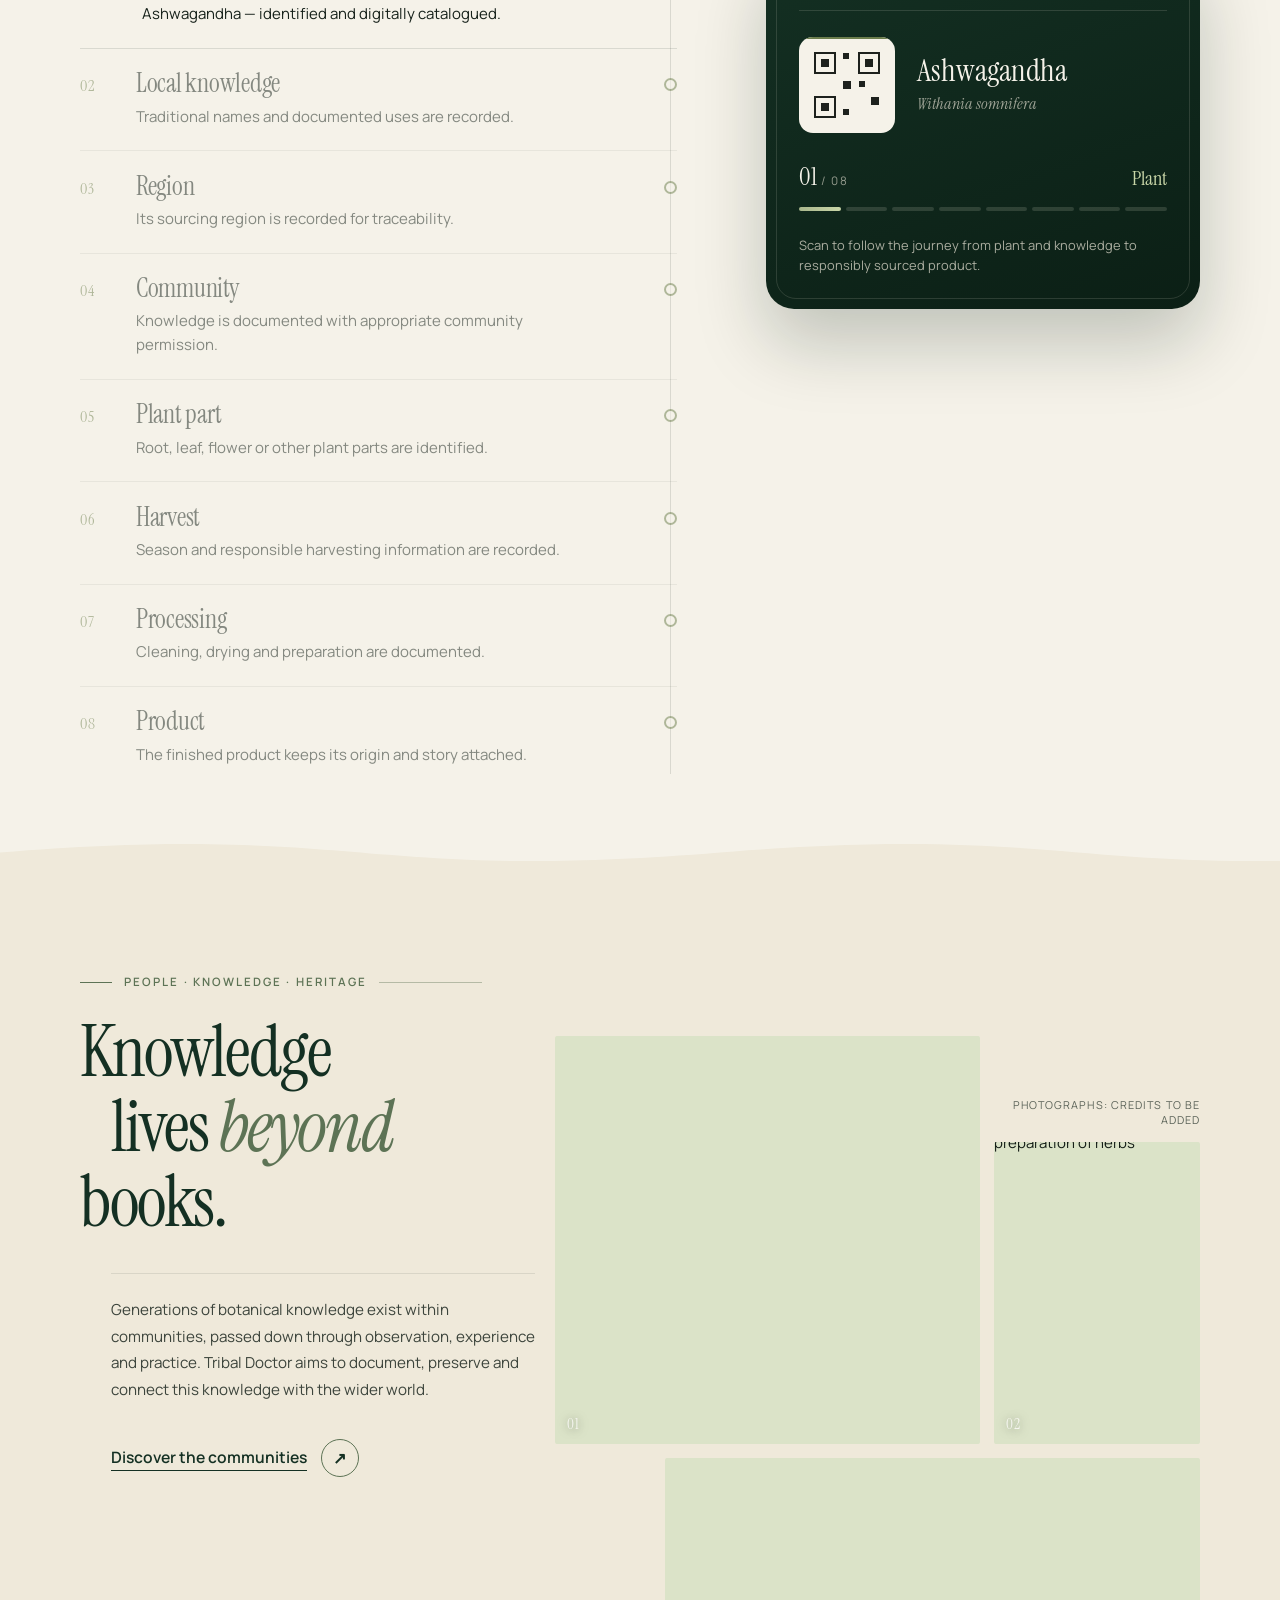
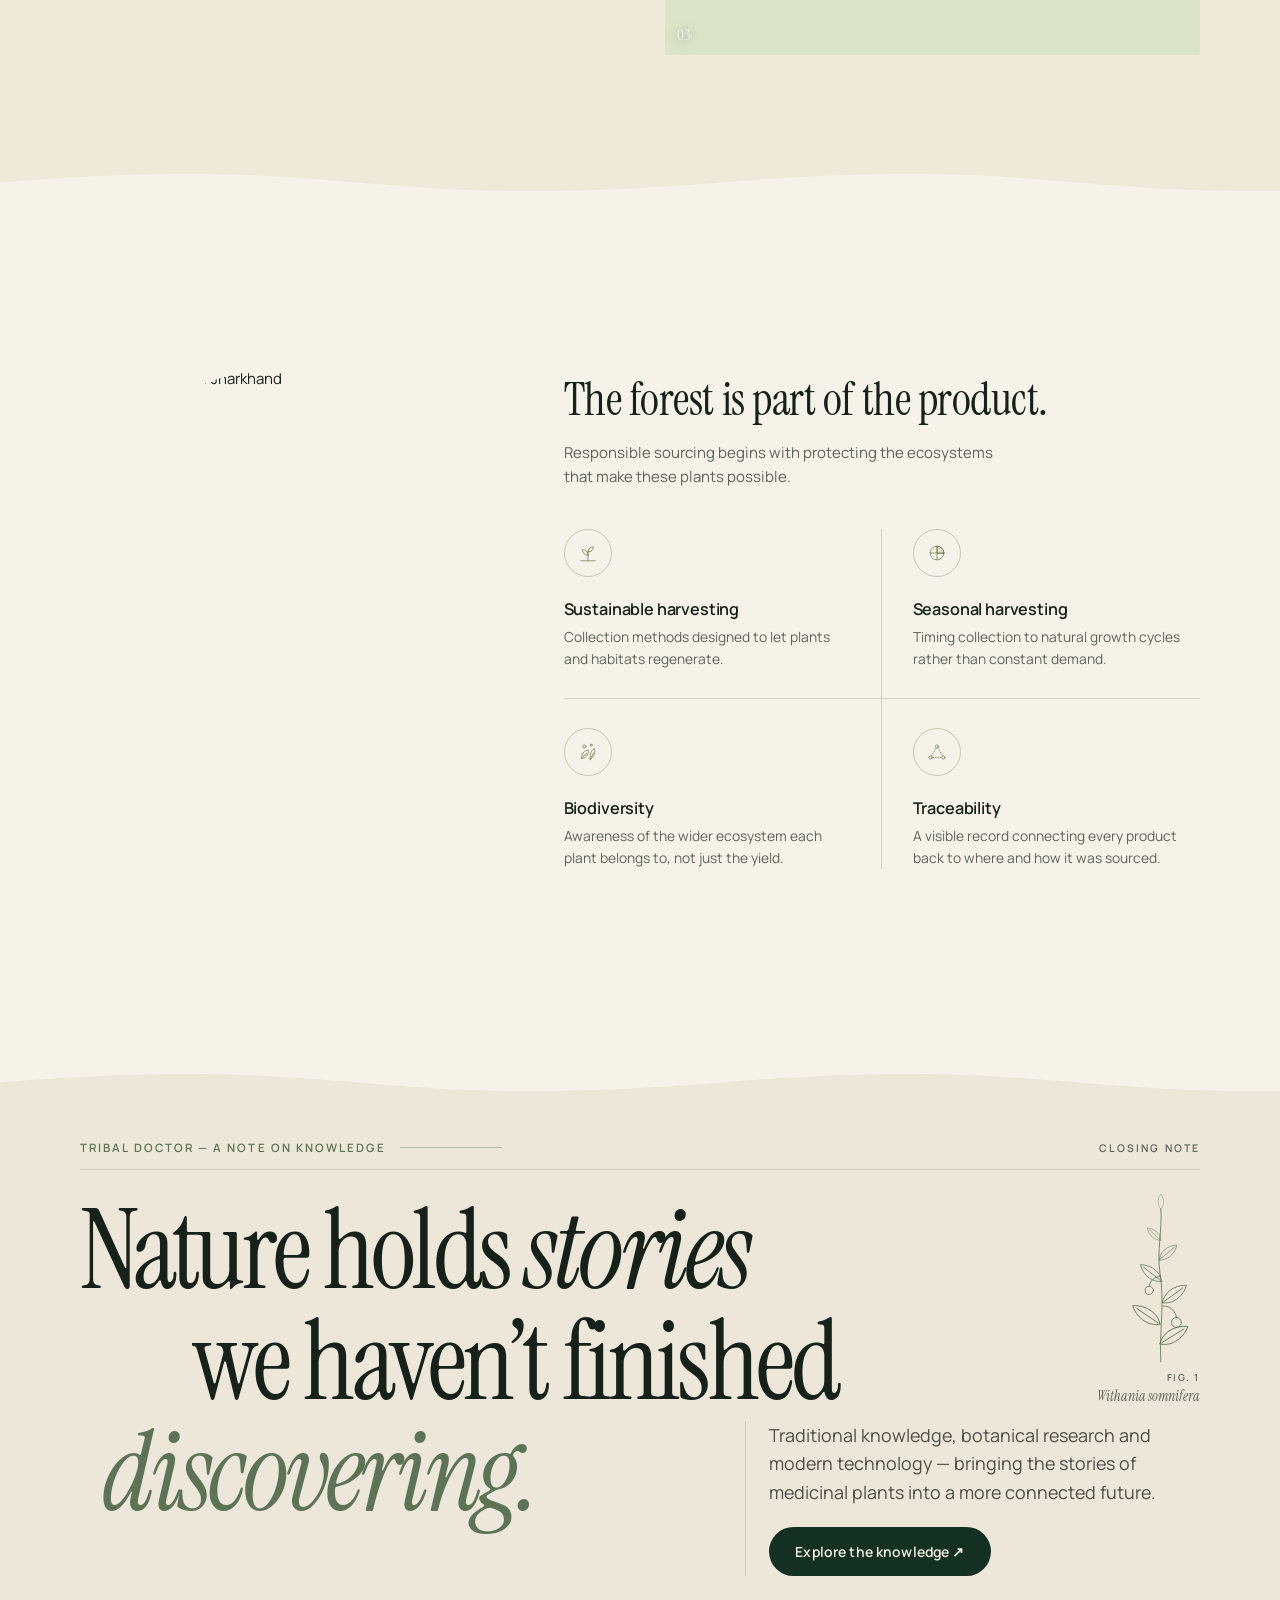
==== commit 534fd267: "Pakka semifinal redesigned the landing page completely" ====
--- a/index.html
+++ b/index.html
@@ -19,7 +19,15 @@
     <script>
       document.documentElement.classList.add("js");
     </script>
+    <link
+      rel="preload"
+      as="image"
+      href="https://images.openai.com/static-rsc-4/CGyh6lptEU0hE21GaBCSlsBBdx5t-6vWUN4QZis_bVqwU6tfuBptSFlazR0adXsZG0UQ2PXtBk9wmgpmiLz27SfoTAL88G3Fq3FMRDongK8O-IEB8-T5tCBjMomR6JilPo6QK1waXoRtiQfjiFQTbatksUYnB_xnYzdDnjGNXkBLLtsYI0Zo_mK1JDTvEpcx?purpose=fullsize"
+      media="(min-width: 769px)"
+      fetchpriority="high"
+    />
     <link rel="stylesheet" href="style.css" />
+    <meta name="theme-color" content="#0b1f15" />
   </head>
   <body>
     <!-- ============ LOADER ============ -->
@@ -75,15 +83,16 @@
           <a href="knowledge.html" class="nav-link" data-nav-link
             ><span>Knowledge</span></a
           >
+          <a href="scan-medicine.html" class="nav-link" data-nav-link
+            ><span>Scan Medicine</span></a
+          >
           <a href="communities.html" class="nav-link" data-nav-link
             ><span>Communities</span></a
           >
         </nav>
 
         <div class="nav-actions">
-          <a href="identify.html" class="btn"
-            ><span>Identify a Plant</span></a
-          >
+          <a href="identify.html" class="btn"><span>Identify a Plant</span></a>
           <a href="cart.html" class="nav-cart" aria-label="Cart">
             <svg
               width="18"
@@ -122,10 +131,9 @@
         <a href="shop.html">Shop</a>
         <a href="plants.html">Explore Plants</a>
         <a href="knowledge.html">Knowledge</a>
+        <a href="scan-medicine.html">Scan Medicine</a>
         <a href="communities.html">Communities</a>
-        <a href="identify.html" class="mobile-menu-cta"
-          >Identify a Plant</a
-        >
+        <a href="identify.html" class="mobile-menu-cta">Identify a Plant</a>
       </nav>
       <div class="mobile-menu-footer">
         <span>Rooted in knowledge.</span>
@@ -138,65 +146,58 @@
       <section class="hero" id="hero">
         <div class="hero-grid">
           <div class="hero-copy">
-            <p class="eyebrow hero-eyebrow" data-reveal>
-              Rooted in knowledge. Connected by technology.
-            </p>
+            <div class="hero-pre">
+              <p class="eyebrow hero-eyebrow" data-reveal>
+                KNOWLEDGE PASSED THROUGH GENERATIONS
+              </p>
+            </div>
             <h1 class="hero-heading">
-              <span class="line"
-                ><span class="line-inner">From the forests</span></span
-              >
-              <span class="line"
-                ><span class="line-inner">of Jharkhand to a</span></span
-              >
               <span class="line line-serif"
-                ><span class="line-inner">more connected future.</span></span
+                ><span class="line-inner"
+                  >Explore Nature Differently.</span
+                ></span
               >
             </h1>
-            <p class="hero-sub" data-reveal>
-              Discover traditionally valued medicinal plants, the knowledge
-              behind them, and responsibly sourced herbal products connected to
-              the communities that preserve them.
-            </p>
-            <div class="hero-ctas" data-reveal>
-              <a href="shop.html" class="btn btn-primary" data-magnetic>
-                <span>Explore Herbal Products</span>
-              </a>
-              <a href="identify.html" class="btn btn-primary" data-magnetic>
-                <span>Identify a Plant</span>
-              </a>
-            </div>
-
-            <div class="hero-stats" data-reveal>
-              <div class="hero-stat">
-                <span class="hero-stat-num">01</span>
-                <span>Community connected</span>
+            <div class="hero-extras">
+              <p class="hero-sub" data-reveal>
+                Identify medicinal plants, learn how they are traditionally
+                used, and shop herbal products with transparent, traceable
+                sourcing.
+              </p>
+              <div class="hero-ctas" data-reveal>
+                <a href="shop.html" class="btn btn-primary">
+                  <span>Explore Herbal Products</span>
+                </a>
+                <a href="identify.html" class="btn btn-primary">
+                  <span>Identify a Plant</span>
+                </a>
               </div>
-              <div class="hero-stat">
-                <span class="hero-stat-num">02</span>
-                <span>Responsibly sourced</span>
-              </div>
-              <div class="hero-stat">
-                <span class="hero-stat-num">03</span>
-                <span>Traceable origins</span>
+
+              <div class="hero-stats" data-reveal>
+                <div class="hero-stat">
+                  <span class="hero-stat-num">01</span>
+                  <span>Instant plant ID</span>
+                </div>
+                <div class="hero-stat">
+                  <span class="hero-stat-num">02</span>
+                  <span>Responsibly sourced</span>
+                </div>
+                <div class="hero-stat">
+                  <span class="hero-stat-num">03</span>
+                  <span>Traceable origins</span>
+                </div>
               </div>
             </div>
           </div>
 
           <div class="hero-visual">
-            <div class="hero-visual-main" id="heroVisualMain">
-              <img
-                src="https://images.openai.com/static-rsc-4/ZBrz_OfKM__JqKJBnItTaX8RGTrKGqEIROoWZCs1ZXgXJeBzfg6rxTA4cq_k3a-DStQQ7cKUR35RaEQ07cSSLrB_eTntoV4Dcfc4yrcf99h6NNS5AOxiHDebwA4mXjZLafq-7JpsKsU4XOr2_mgWUacMdAWFD2LvTG8USaAvC-c8jzWsfXXLTgRiU6o_vIq0?purpose=fullsize"
-                alt="Botanical detail of a medicinal leaf"
-              />
-            </div>
-            <div class="hero-visual-secondary" id="heroVisualSecondary">
-              <img
-                src="https://images.openai.com/static-rsc-4/kW2WojNEqHOVVanhSRXkprl4rnVJIA_VQ-8QBnGhuIpeSWA6DTW-7FhQsjwRMhYd9YVFggJLK8bRjZ1zpEWT9Qm1JZg6k0aoCkmfpqoLV41c58Sa8KaA_M3mIM1dYyeiTRPtiFHjdbWYoZruDlyrtYengZBRjrAt6neMsJI0gIrSop-Hmlo7AUrmiN94I1_u?purpose=fullsize"
-                alt="Hands holding dried medicinal roots"
-              />
+            <div class="hero-tunnel" id="heroTunnel" aria-hidden="true">
+              <div class="tunnel-stage">
+                <div class="tunnel-plane" id="tunnelPlane"></div>
+              </div>
             </div>
             <span class="hero-visual-tag" id="heroVisualTag"
-              >Jharkhand sourced</span
+              >Verified sourcing</span
             >
           </div>
         </div>
@@ -221,15 +222,14 @@
         <div class="why-inner">
           <div class="why-media" data-reveal-clip>
             <img
-              src="https://images.openai.com/static-rsc-4/ofXhITo2FLN0IZ0CaR1cpuhlmRMyiRI_EwZKI7lMmRi7gEpqY5dDkspSKL4QixB51eJ514f0mXfZdE9nAHZnqM3Yt_yxsNE7EfG2m0AgUHRO3zcVrno8zCAndBCG1yZRHYBp8NG9yuu0LwoxjbTwKVJZKug9g6MVTH10NFBq_EY-9NGBRZJSvjuG89nN5jX6?purpose=fullsize"
+              src="https://images.openai.com/static-rsc-4/87suhtjEMJZwQga8h3k2ET7X5mtD8hm2ZzWh78xTaMDBKOXf0DpqdvF3PuAmx9dll10sFohIvKH6HuOiK3IVPedFof-Xx7SnpkP0TE538kIYrIipDeIkly0BjcEFfadSSo_aryDxbiBR2bDDF9vQoMacgh1J8_2bIxEsqscImik?purpose=inline"
               alt="Hands gathering dried medicinal herbs"
             />
           </div>
           <div class="why-copy">
-            <p class="eyebrow">Why we exist</p>
+            <p class="eyebrow">OUR PURPOSE</p>
             <h2 class="why-statement" data-split>
-              Traditional knowledge shouldn't disappear simply because it was
-              never written down.
+              Wisdom passed down. A legacy worth preserving.
             </h2>
             <svg
               class="why-line"
@@ -246,309 +246,778 @@
               />
             </svg>
             <p class="why-text" data-fade>
-              Across generations, communities have carried knowledge about
-              plants, forests and traditional wellness practices. Much of that
-              knowledge remains fragmented, difficult to discover and
-              disconnected from modern markets.
+              For generations, indigenous communities have preserved valuable
+              knowledge of medicinal plants, forests and traditional wellness
+              practices. Yet much of this wisdom remains undocumented, difficult
+              to discover and at risk of being lost.
             </p>
             <p class="why-text" data-fade>
-              Tribal Doctor creates a digital bridge between this knowledge,
-              responsible commerce and the people who preserve it.
+              Tribal Doctor connects this knowledge with technology, creating
+              opportunities to discover, preserve and share botanical heritage
+              while recognising the communities behind it.
             </p>
           </div>
         </div>
       </section>
 
-      <!-- ============ PINNED STORYTELLING ============ -->
-      <section class="story" id="story" data-component="pinned-story">
-        <div class="story-heading">
-          <h2>A plant is more than a product.</h2>
-        </div>
-
+      <!-- ============ STORY (sticky photograph + scrolling chapters) ============ -->
+      <section class="story" id="story" data-component="story">
         <div class="story-pin">
-          <div class="story-progress" aria-hidden="true">
-            <span id="storyProgressBar"></span>
-          </div>
-
-          <div class="story-stage" data-stage="0">
-            <div class="story-visual">
-              <img
-                src="https://images.openai.com/static-rsc-4/CGyh6lptEU0hE21GaBCSlsBBdx5t-6vWUN4QZis_bVqwU6tfuBptSFlazR0adXsZG0UQ2PXtBk9wmgpmiLz27SfoTAL88G3Fq3FMRDongK8O-IEB8-T5tCBjMomR6JilPo6QK1waXoRtiQfjiFQTbatksUYnB_xnYzdDnjGNXkBLLtsYI0Zo_mK1JDTvEpcx?purpose=fullsize"
-                alt="Sunlight through forest trees"
-              />
-            </div>
-            <div class="story-text">
-              <span class="story-index">01</span>
-              <h3>It begins in the forest.</h3>
-              <p>Every plant has a place, a season and an ecosystem.</p>
-            </div>
-          </div>
-
-          <div class="story-stage" data-stage="1">
-            <div class="story-visual">
-              <img
-                src="https://images.openai.com/static-rsc-4/Nu5_yQP6DxuKrNi3IuELUwLBLf0lLagOAdhAS1nXZ_vB08hoUK7fDFTdxLXnweUApMrhbXw3NMk7FjY916VlIbJRGURiCV7gAZc1u1oC06l06NGzmZh-ivodbCaykJ8DJ8RD0_mSYtVfVnMtaTVwRtUg4_Z1hYQ52nyHI8HBHpvgzF6cbgepUN_Druw92kOD?purpose=fullsize"
-                alt="Hands preparing traditional herbal remedies"
-              />
-            </div>
-            <div class="story-text">
-              <span class="story-index">02</span>
-              <h3>Then comes knowledge.</h3>
-              <p>
-                Generations of communities have carried knowledge about plants
-                through lived experience and oral traditions.
+          <div class="story-track" id="storyTrack">
+            <div class="story-chapter c0">
+              <p class="eyebrow" data-depth="0.1">
+                BEYOND THE LEAF — THE STORY
+              </p>
+              <h2 data-depth="0.05">
+                <span class="story-word"><span>A plant is more</span></span
+                ><br /><span class="story-word"
+                  ><span>than a <em>product</em>.</span></span
+                >
+              </h2>
+              <p class="story-intro" data-depth="0.12">
+                Every plant carries a story — shaped by nature, preserved
+                through knowledge, and connected to people.
               </p>
             </div>
-          </div>
-
-          <div class="story-stage" data-stage="2">
-            <div class="story-visual">
-              <img
-                src="https://images.openai.com/static-rsc-4/Aowl3RYwA7E6x7xXou8Of51Hl58ILTERrpeUOSIiHr9899Rb7crwDl_9_5pQT8Zyrp-RlIxLXHHXi9aG7xqwEjtADqp_fdLeOg1-ma7HGa72HdTXB_5TcyLjAis4rK_xtsh8_xJA3wT7yPHbNxcYL8hBZzByEMEXu_dVI6cye4H5lghi1vpEOvwmWwqQf2SQ?purpose=fullsize"
-                alt="Digital interface showing plant documentation"
-              />
+            <div class="story-chapter c1">
+              <p class="story-tag">01 — THE ORIGIN</p>
+              <div class="story-text tx" data-depth="0.07">
+                <h3 class="story-title">Where every story begins.</h3>
+                <p class="story-desc">
+                  Before it becomes a product, it belongs to the natural world.
+                  Every plant has a habitat, an identity and a place in the
+                  ecosystem.
+                </p>
+              </div>
+              <!-- TODO: replace with photos of ONE medicinal plant: habitat > knowledge > documentation > product -->
+              <figure class="story-photo p1" data-depth="-0.04">
+                <div class="story-mask">
+                  <img
+                    src="https://images.openai.com/static-rsc-4/CGyh6lptEU0hE21GaBCSlsBBdx5t-6vWUN4QZis_bVqwU6tfuBptSFlazR0adXsZG0UQ2PXtBk9wmgpmiLz27SfoTAL88G3Fq3FMRDongK8O-IEB8-T5tCBjMomR6JilPo6QK1waXoRtiQfjiFQTbatksUYnB_xnYzdDnjGNXkBLLtsYI0Zo_mK1JDTvEpcx?purpose=fullsize"
+                    alt="The medicinal plant growing naturally in its forest habitat"
+                    width="800"
+                    height="1000"
+                    fetchpriority="high"
+                    decoding="async"
+                    style="object-position: 50% 30%"
+                  />
+                </div>
+              </figure>
+              <p class="story-note n3" data-depth="0.1">
+                <b>SPECIMEN / 001</b>
+              </p>
+              <p class="story-note n1" data-depth="0.16">[BOTANICAL NAME]</p>
+              <p class="story-note n2" data-depth="0.2">[NATURAL HABITAT]</p>
             </div>
-            <div class="story-text">
-              <span class="story-index">03</span>
-              <h3>Then comes connection.</h3>
-              <p>
-                Technology can help document, organize and make responsibly
-                shared knowledge easier to discover.
+            <div class="story-chapter c2">
+              <p class="story-tag">02 — THE KNOWLEDGE</p>
+              <div class="story-text tx" data-depth="0.07">
+                <h3 class="story-title">Wisdom that lives on.</h3>
+                <p class="story-desc">
+                  Across generations, communities have learned to recognise and
+                  understand the plants around them. Their knowledge is part of
+                  the plant’s story.
+                </p>
+              </div>
+              <figure class="story-photo p2" data-depth="-0.05">
+                <div class="story-mask">
+                  <img
+                    src="https://images.openai.com/static-rsc-4/Nu5_yQP6DxuKrNi3IuELUwLBLf0lLagOAdhAS1nXZ_vB08hoUK7fDFTdxLXnweUApMrhbXw3NMk7FjY916VlIbJRGURiCV7gAZc1u1oC06l06NGzmZh-ivodbCaykJ8DJ8RD0_mSYtVfVnMtaTVwRtUg4_Z1hYQ52nyHI8HBHpvgzF6cbgepUN_Druw92kOD?purpose=fullsize"
+                    alt="A knowledge holder documenting the same plant"
+                    width="800"
+                    height="1000"
+                    loading="lazy"
+                    decoding="async"
+                    style="object-position: 50% 40%"
+                  />
+                </div>
+              </figure>
+              <p class="story-note n1" data-depth="0.1">
+                <b>FIELD OBSERVATION</b>
+              </p>
+              <p class="story-note n2" data-depth="0.16">
+                [TRADITIONAL KNOWLEDGE]
+              </p>
+              <p class="story-note n3" data-depth="0.2">
+                [COMMUNITY CONTRIBUTION]
               </p>
             </div>
-          </div>
-
-          <div class="story-stage" data-stage="3">
-            <div class="story-visual">
-              <img
-                src="https://images.openai.com/static-rsc-4/ExRnbvd9aNY-b0TgDT5XgJMg7uivmWEEBQKMJO8VlqNHKSFYqZYbGD3Uk_ZTyy4Kwx3QZNy80yflZUIy235yJsqwEYQC0CLLf9Vc-pTVrhzAPoVN976YWU52gUUQjgUa64OMfsTQD6pc0Jwlbt0YS2nNzCgCEfMohLUup4sM9jxwLy6gkEE6RG3YXiWknMo9?purpose=fullsize"
-                alt="Herbal products ready for community marketplace"
+            <div class="story-chapter c3">
+              <p class="story-tag">03 — THE CONNECTION</p>
+              <div class="story-text tx" data-depth="0.07">
+                <h3 class="story-title">Tradition meets technology.</h3>
+                <p class="story-desc">
+                  Through identification, documentation and responsible
+                  sourcing, traditional knowledge can connect with new
+                  possibilities.
+                </p>
+              </div>
+              <figure class="story-photo p3b" data-depth="-0.02">
+                <div class="story-mask">
+                  <img
+                    src="https://images.openai.com/static-rsc-4/Aowl3RYwA7E6x7xXou8Of51Hl58ILTERrpeUOSIiHr9899Rb7crwDl_9_5pQT8Zyrp-RlIxLXHHXi9aG7xqwEjtADqp_fdLeOg1-ma7HGa72HdTXB_5TcyLjAis4rK_xtsh8_xJA3wT7yPHbNxcYL8hBZzByEMEXu_dVI6cye4H5lghi1vpEOvwmWwqQf2SQ?purpose=fullsize"
+                    alt="The plant being documented and processed responsibly"
+                    width="800"
+                    height="1000"
+                    loading="lazy"
+                    decoding="async"
+                    style="object-position: 50% 50%"
+                  />
+                </div>
+              </figure>
+              <figure class="story-photo p3a" data-depth="-0.06">
+                <div class="story-mask">
+                  <img
+                    src="https://images.openai.com/static-rsc-4/CGyh6lptEU0hE21GaBCSlsBBdx5t-6vWUN4QZis_bVqwU6tfuBptSFlazR0adXsZG0UQ2PXtBk9wmgpmiLz27SfoTAL88G3Fq3FMRDongK8O-IEB8-T5tCBjMomR6JilPo6QK1waXoRtiQfjiFQTbatksUYnB_xnYzdDnjGNXkBLLtsYI0Zo_mK1JDTvEpcx?purpose=fullsize"
+                    alt="Close-up of the plant’s leaves and detail"
+                    width="800"
+                    height="1000"
+                    loading="lazy"
+                    decoding="async"
+                    style="object-position: 30% 40%"
+                  />
+                </div>
+              </figure>
+              <p class="story-note n1" data-depth="0.14">
+                <b>IDENTIFY / DOCUMENT</b>
+              </p>
+              <p class="story-note n2" data-depth="0.18">
+                <b>CONNECT / DISCOVER</b>
+              </p>
+              <svg
+                class="story-line l1"
+                viewBox="0 0 100 100"
+                aria-hidden="true"
+              >
+                <path d="M5 0 V45 L55 100" pathLength="1" />
+                <circle cx="55" cy="100" r="2.2" />
+              </svg>
+              <svg
+                class="story-line l2"
+                viewBox="0 0 100 100"
+                aria-hidden="true"
+              >
+                <path d="M0 100 L45 30 H100" pathLength="1" />
+                <circle cx="0" cy="100" r="2.2" />
+              </svg>
+            </div>
+            <div class="story-chapter c4">
+              <p class="story-tag">04 — THE IMPACT</p>
+              <div class="story-text tx" data-depth="0.07">
+                <h3 class="story-title">Value moves forward.</h3>
+                <p class="story-desc">
+                  The journey should recognise the people and knowledge behind
+                  every plant, creating opportunities for a more connected
+                  future.
+                </p>
+              </div>
+              <div class="story-cta" data-depth="0.1">
+                <p class="story-closing">
+                  Rooted in knowledge.<br />Connected by technology.
+                </p>
+                <a href="plants.html" class="btn btn-primary"
+                  ><span>Explore the Plant Library &#8599;</span></a
+                >
+              </div>
+              <figure class="story-photo p4" data-depth="-0.05">
+                <div class="story-mask">
+                  <img
+                    src="https://images.openai.com/static-rsc-4/ExRnbvd9aNY-b0TgDT5XgJMg7uivmWEEBQKMJO8VlqNHKSFYqZYbGD3Uk_ZTyy4Kwx3QZNy80yflZUIy235yJsqwEYQC0CLLf9Vc-pTVrhzAPoVN976YWU52gUUQjgUa64OMfsTQD6pc0Jwlbt0YS2nNzCgCEfMohLUup4sM9jxwLy6gkEE6RG3YXiWknMo9?purpose=fullsize"
+                    alt="A finished botanical product with plant and source details"
+                    width="800"
+                    height="1000"
+                    loading="lazy"
+                    decoding="async"
+                    style="object-position: 50% 50%"
+                  />
+                </div>
+              </figure>
+            </div>
+          </div>
+          <div class="story-progress" aria-hidden="true">
+            <span class="story-progress-fill"></span><b class="on">01 Origin</b
+            ><b>02 Knowledge</b><b>03 Connection</b><b>04 Impact</b>
+          </div>
+        </div>
+      </section>
+
+      <!-- ============ MARKETPLACE PREVIEW — "Forest to community" ============ -->
+      <section class="mp" id="products" aria-labelledby="mp-title">
+        <div class="mp-deco" aria-hidden="true">
+          <svg
+            class="mp-branch"
+            viewBox="0 0 240 420"
+            fill="none"
+            stroke="currentColor"
+            stroke-width="1.3"
+            stroke-linecap="round"
+            stroke-linejoin="round"
+          >
+            <defs>
+              <path
+                id="mp-leaf-shape"
+                d="M0 0C-13-12-14-38 0-62C14-38 13-12 0 0ZM0 0V-52"
               />
-            </div>
-            <div class="story-text">
-              <span class="story-index">04</span>
-              <h3>And finally, value returns to the community.</h3>
-              <p>
-                Responsible commerce can create new opportunities while keeping
-                provenance and sustainability visible.
-              </p>
-            </div>
-          </div>
-        </div>
-      </section>
-
-      <!-- ============ FEATURED PRODUCTS ============ -->
-      <section class="products" id="products">
-        <div class="section-head">
-          <h2>Explore what the forest has to offer.</h2>
-          <p>
-            Discover traditionally valued herbs and forest products with
-            information about their origin, plant part and sourcing.
-          </p>
-        </div>
-
-        <div class="product-grid">
-          <article class="product-card" data-card>
-            <div class="product-media">
-              <img src="images/Ashwagandha.jpeg" alt="Ashwagandha root" />
-              <span class="product-origin">Root · Jharkhand</span>
-            </div>
-            <div class="product-info">
-              <div class="product-titles">
-                <h3>Ashwagandha Root</h3>
-                <p class="product-latin">Withania somnifera</p>
-              </div>
-              <div class="product-meta">
-                <span class="product-price">₹399</span>
-                <span class="product-tag">Traditionally valued root</span>
-              </div>
-              <a
-                href="product.html?id=ashwagandha"
-                class="product-link"
-                data-magnetic
-              >
-                <span>View product</span>
-                <svg width="14" height="14" viewBox="0 0 14 14" fill="none">
+            </defs>
+            <path d="M120 412C116 300 130 180 118 24" />
+            <use
+              href="#mp-leaf-shape"
+              transform="translate(119 330) rotate(-58) scale(1.15)"
+            />
+            <use
+              href="#mp-leaf-shape"
+              transform="translate(120 316) rotate(58) scale(1.15)"
+            />
+            <use
+              href="#mp-leaf-shape"
+              transform="translate(119 268) rotate(-54) scale(1.05)"
+            />
+            <use
+              href="#mp-leaf-shape"
+              transform="translate(120 254) rotate(54) scale(1.05)"
+            />
+            <use
+              href="#mp-leaf-shape"
+              transform="translate(119 205) rotate(-50) scale(0.95)"
+            />
+            <use
+              href="#mp-leaf-shape"
+              transform="translate(120 191) rotate(50) scale(0.95)"
+            />
+            <use
+              href="#mp-leaf-shape"
+              transform="translate(119 145) rotate(-46) scale(0.82)"
+            />
+            <use
+              href="#mp-leaf-shape"
+              transform="translate(120 131) rotate(46) scale(0.82)"
+            />
+            <use
+              href="#mp-leaf-shape"
+              transform="translate(119 92) rotate(-42) scale(0.7)"
+            />
+            <use
+              href="#mp-leaf-shape"
+              transform="translate(120 78) rotate(42) scale(0.7)"
+            />
+            <use
+              href="#mp-leaf-shape"
+              transform="translate(118 24) scale(0.9)"
+            />
+          </svg>
+        </div>
+
+        <div class="mp-inner">
+          <header class="mp-head">
+            <div class="mp-head-main">
+              <p class="eyebrow mp-eyebrow">
+                <svg
+                  class="mp-leaf"
+                  viewBox="0 0 28 28"
+                  fill="none"
+                  aria-hidden="true"
+                >
                   <path
-                    d="M1 7H13M13 7L8 2M13 7L8 12"
+                    d="M14 2C14 2 6 8 6 16C6 20.4183 9.58172 24 14 24C18.4183 24 22 20.4183 22 16C22 8 14 2 14 2Z"
                     stroke="currentColor"
-                    stroke-width="1.3"
+                    stroke-width="1.4"
+                  />
+                  <path
+                    d="M14 24V14"
+                    stroke="currentColor"
+                    stroke-width="1.4"
                   />
                 </svg>
+                Forest to community
+              </p>
+              <h2 class="mp-title" id="mp-title">
+                <span>More than plants.</span>
+                <span class="mp-title-em">A heritage worth discovering.</span>
+              </h2>
+            </div>
+            <div class="mp-lead">
+              <a class="mp-btn" href="shop.html">
+                <span class="mp-btn-label">Explore the Marketplace</span>
+                <span class="mp-btn-arrow" aria-hidden="true">&#8599;</span>
               </a>
             </div>
-          </article>
-
-          <article class="product-card" data-card>
-            <div class="product-media">
-              <img src="images/Giloy.jpeg" alt="Giloy stem cuttings" />
-              <span class="product-origin">Stem · Jharkhand</span>
+          </header>
+
+          <ul class="mp-grid">
+            <li class="mp-card">
+              <a class="mp-link" href="shop.html">
+                <div class="mp-media">
+                  <img
+                    src="images/Mahua flower.jpeg"
+                    alt="Dried mahua flowers"
+                    width="800"
+                    height="1000"
+                    loading="lazy"
+                    decoding="async"
+                    style="object-position: 50% 50%"
+                  />
+                  <span class="mp-pill">Flower · Jharkhand</span>
+                </div>
+                <div class="mp-body">
+                  <div class="mp-row">
+                    <div class="mp-names">
+                      <h3 class="mp-name">Mahua</h3>
+                      <p class="mp-latin">Madhuca longifolia</p>
+                    </div>
+                    <span class="mp-arrow" aria-hidden="true">
+                      <svg
+                        viewBox="0 0 20 20"
+                        fill="none"
+                        stroke="currentColor"
+                        stroke-width="1.5"
+                        stroke-linecap="round"
+                        stroke-linejoin="round"
+                      >
+                        <path d="M5.5 14.5 14.5 5.5M7 5.5h7.5V13" />
+                      </svg>
+                    </span>
+                  </div>
+                  <p class="mp-text">
+                    A forest flower with deep cultural and traditional
+                    significance.
+                  </p>
+                </div>
+              </a>
+            </li>
+            <li class="mp-card">
+              <a class="mp-link" href="shop.html">
+                <div class="mp-media">
+                  <img
+                    src="https://commons.wikimedia.org/wiki/Special:FilePath/Neem_%28Azadirachta_indica%29_in_Hyderabad_W_IMG_6976.jpg?width=900"
+                    alt="Neem leaves and flowers on the branch"
+                    width="800"
+                    height="1000"
+                    loading="lazy"
+                    decoding="async"
+                    style="object-position: 50% 45%"
+                  />
+                  <span class="mp-pill">Leaves · Traditional knowledge</span>
+                </div>
+                <div class="mp-body">
+                  <div class="mp-row">
+                    <div class="mp-names">
+                      <h3 class="mp-name">Neem</h3>
+                      <p class="mp-latin">Azadirachta indica</p>
+                    </div>
+                    <span class="mp-arrow" aria-hidden="true">
+                      <svg
+                        viewBox="0 0 20 20"
+                        fill="none"
+                        stroke="currentColor"
+                        stroke-width="1.5"
+                        stroke-linecap="round"
+                        stroke-linejoin="round"
+                      >
+                        <path d="M5.5 14.5 14.5 5.5M7 5.5h7.5V13" />
+                      </svg>
+                    </span>
+                  </div>
+                  <p class="mp-text">
+                    A plant valued across generations in traditional practices.
+                  </p>
+                </div>
+              </a>
+            </li>
+            <li class="mp-card">
+              <a class="mp-link" href="shop.html">
+                <div class="mp-media">
+                  <img
+                    src="https://commons.wikimedia.org/wiki/Special:FilePath/Sal_%28Shorea_robusta%29-_flowering_canopy_W_Picture_117.jpg?width=900"
+                    alt="Flowering canopy of a sal tree in the forest"
+                    width="800"
+                    height="1000"
+                    loading="lazy"
+                    decoding="async"
+                    style="object-position: 50% 50%"
+                  />
+                  <span class="mp-pill">Seeds · Forest produce</span>
+                </div>
+                <div class="mp-body">
+                  <div class="mp-row">
+                    <div class="mp-names">
+                      <h3 class="mp-name">Sal</h3>
+                      <p class="mp-latin">Shorea robusta</p>
+                    </div>
+                    <span class="mp-arrow" aria-hidden="true">
+                      <svg
+                        viewBox="0 0 20 20"
+                        fill="none"
+                        stroke="currentColor"
+                        stroke-width="1.5"
+                        stroke-linecap="round"
+                        stroke-linejoin="round"
+                      >
+                        <path d="M5.5 14.5 14.5 5.5M7 5.5h7.5V13" />
+                      </svg>
+                    </span>
+                  </div>
+                  <p class="mp-text">
+                    An important forest resource with traditional and economic
+                    value.
+                  </p>
+                </div>
+              </a>
+            </li>
+            <li class="mp-card">
+              <a class="mp-link" href="shop.html">
+                <div class="mp-media">
+                  <img
+                    src="https://commons.wikimedia.org/wiki/Special:FilePath/Tamarind_fruits_%28Tamarindus_indica_%27Si_Thong%27%29.jpg?width=900"
+                    alt="Ripe tamarind pods"
+                    width="800"
+                    height="1000"
+                    loading="lazy"
+                    decoding="async"
+                    style="object-position: 50% 50%"
+                  />
+                  <span class="mp-pill">Fruit · Forest harvest</span>
+                </div>
+                <div class="mp-body">
+                  <div class="mp-row">
+                    <div class="mp-names">
+                      <h3 class="mp-name">Tamarind</h3>
+                      <p class="mp-latin">Tamarindus indica</p>
+                    </div>
+                    <span class="mp-arrow" aria-hidden="true">
+                      <svg
+                        viewBox="0 0 20 20"
+                        fill="none"
+                        stroke="currentColor"
+                        stroke-width="1.5"
+                        stroke-linecap="round"
+                        stroke-linejoin="round"
+                      >
+                        <path d="M5.5 14.5 14.5 5.5M7 5.5h7.5V13" />
+                      </svg>
+                    </span>
+                  </div>
+                  <p class="mp-text">
+                    A familiar forest resource used in food and local
+                    traditions.
+                  </p>
+                </div>
+              </a>
+            </li>
+          </ul>
+
+        </div>
+      </section>
+
+     
+<!-- ============ AI PLANT IDENTIFICATION ============ -->
+<section class="identify" id="identify" aria-labelledby="idv-title">
+  <div class="idv-inner">
+
+    <!-- TOP: HEADLINE + DESCRIPTION -->
+    <div class="idv-copy">
+
+      <p class="eyebrow idv-eyebrow">
+        AI-powered plant identification
+      </p>
+
+      <h2 class="idv-title" id="idv-title">
+        <span class="idv-line">
+          <span>One photograph.</span>
+        </span>
+        <span class="idv-line idv-em">
+          <span>A world of knowledge.</span>
+        </span>
+      </h2>
+
+      <p class="idv-desc">
+        Identify a plant, then explore its traditional uses and origins.
+      </p>
+
+    </div>
+
+    <!-- BOTTOM LEFT: BOTANICAL PHOTOGRAPH -->
+    <figure class="idv-media" id="idvMedia">
+
+      <div class="idv-frame" id="idvFrame">
+
+        <img
+          class="idv-photo"
+          src="https://commons.wikimedia.org/wiki/Special:FilePath/Holy_Basil_edit2.jpg?width=1100"
+          alt="Holy basil (Ocimum tenuiflorum) in flower"
+          width="1100"
+          height="1605"
+          loading="lazy"
+          decoding="async"
+          style="object-position: 50% 42%"
+        />
+
+        <div class="idv-scan" aria-hidden="true"></div>
+
+        <span class="idv-corner idv-c-tl" aria-hidden="true"></span>
+        <span class="idv-corner idv-c-tr" aria-hidden="true"></span>
+        <span class="idv-corner idv-c-bl" aria-hidden="true"></span>
+        <span class="idv-corner idv-c-br" aria-hidden="true"></span>
+
+      </div>
+
+      <figcaption class="idv-label">
+        <span class="idv-label-dot" aria-hidden="true"></span>
+        Specimen 001 / Botanical archive
+      </figcaption>
+
+    </figure>
+
+    <!-- BOTTOM RIGHT: IDENTIFICATION RESULT + CTA -->
+    <div class="idv-result">
+
+      <article
+        class="idv-card"
+        id="idvCard"
+        aria-label="Sample AI identification result, shown for illustration"
+      >
+
+        <header class="idv-card-head">
+
+          <span class="idv-card-label">
+            <i class="idv-pulse" aria-hidden="true"></i>
+            AI identification preview
+          </span>
+
+          <span class="idv-badge">Sample result</span>
+
+        </header>
+
+        <div class="idv-card-main">
+
+          <img
+            class="idv-thumb"
+            src="https://commons.wikimedia.org/wiki/Special:FilePath/Holy_Basil_edit2.jpg?width=240"
+            alt=""
+            width="64"
+            height="64"
+            loading="lazy"
+            decoding="async"
+          />
+
+          <div class="idv-names">
+            <h3>Holy Basil</h3>
+            <p class="idv-latin">Ocimum tenuiflorum</p>
+          </div>
+
+          <p class="idv-score" aria-label="Confidence 98 percent">
+            <span class="idv-score-num" id="idvScoreNum">98</span>
+            <span class="idv-score-unit">%</span>
+          </p>
+
+        </div>
+
+        <div class="idv-meter">
+
+          <span class="idv-meter-label">
+            Identification confidence
+          </span>
+
+          <div class="idv-bar" aria-hidden="true">
+            <span class="idv-bar-fill" id="idvBarFill"></span>
+          </div>
+
+        </div>
+
+        <div class="idv-info">
+
+          <div class="idv-info-block">
+            <h4>Traditional Uses</h4>
+            <p>Explore plant knowledge.</p>
+          </div>
+
+          <div class="idv-info-block">
+            <h4>Plant Origin</h4>
+            <p>Explore its origins.</p>
+          </div>
+
+        </div>
+
+      </article>
+
+      <!-- CTA -->
+      <div class="idv-actions">
+
+        <a
+          href="identify.html"
+          class="btn btn-primary idv-cta"
+          id="identifyButton"
+        >
+          <span>
+            Explore AI Identification
+            <span aria-hidden="true">&#8599;</span>
+          </span>
+        </a>
+
+      </div>
+
+    </div>
+
+  </div>
+</section>
+
+      <!-- ============ MEDICINE × HERB CHECK (teaser for scan-medicine.html) ============ -->
+      <section class="scx" id="interactions" aria-labelledby="scx-title">
+        <div class="scx-inner">
+          <div class="scx-pin">
+            <div class="scx-glow" aria-hidden="true"></div>
+
+            <header class="scx-head">
+              <p class="eyebrow eyebrow-light scx-eyebrow">Medicine × Herb Check</p>
+              <h2 class="scx-title" id="scx-title">
+                Herbs and medicine.<br /><em>Do they mix?</em>
+              </h2>
+              <p class="scx-sub">
+                Some herbs can change how a medicine works. Photograph yours and
+                see which traditional herbs to be careful with, and the research
+                behind each one.
+              </p>
+              <p class="scx-hint" aria-hidden="true"><span></span>Scroll to try it</p>
+            </header>
+
+            <div class="scx-stage">
+              <div class="scx-side">
+                <ol class="scx-steps">
+                  <span class="scx-rail-fill" aria-hidden="true"></span>
+                  <li class="scx-step is-active">
+                    <div class="scx-step-head">
+                      <span class="scx-step-num">01</span>
+                      <h3 class="scx-step-title">Snap your medicine</h3>
+                    </div>
+                    <div class="scx-step-body">
+                      <p>Photograph the strip, bottle or box. No typing, no guessing at spellings.</p>
+                    </div>
+                  </li>
+                  <li class="scx-step">
+                    <div class="scx-step-head">
+                      <span class="scx-step-num">02</span>
+                      <h3 class="scx-step-title">We read the label</h3>
+                    </div>
+                    <div class="scx-step-body">
+                      <p>AI finds the medicine and its active ingredient, the part that decides how it can interact.</p>
+                    </div>
+                  </li>
+                  <li class="scx-step">
+                    <div class="scx-step-head">
+                      <span class="scx-step-num">03</span>
+                      <h3 class="scx-step-title">See which herbs to watch</h3>
+                    </div>
+                    <div class="scx-step-body">
+                      <p>Get a short list of herbs that may interact, ordered by how much caution the research suggests.</p>
+                    </div>
+                  </li>
+                  <li class="scx-step">
+                    <div class="scx-step-head">
+                      <span class="scx-step-num">04</span>
+                      <h3 class="scx-step-title">Understand why</h3>
+                    </div>
+                    <div class="scx-step-body">
+                      <p>Every flag comes with a plain-language summary and its research, so you can talk to your doctor with confidence.</p>
+                    </div>
+                  </li>
+                </ol>
+                <div class="scx-cta">
+                  <a href="scan-medicine.html" class="btn btn-primary-light"><span>Scan your medicine ↗</span></a>
+                </div>
+              </div>
+
+              <div class="scx-device">
+                <span class="scx-float scx-f1 is-on" data-step="0"><i></i>No typing. Just a photo.</span>
+                <span class="scx-float scx-f2" data-step="1"><i></i>Active ingredient found</span>
+                <span class="scx-float scx-f3" data-step="2"><i></i>Ranked by caution level</span>
+                <span class="scx-float scx-f4" data-step="3"><i></i>Backed by research</span>
+
+                <div class="scx-phone" role="img" aria-label="Preview of the medicine scanner: photograph a medicine, see its active ingredient, then see which herbs may interact with it and why.">
+                  <span class="scx-notch" aria-hidden="true"></span>
+                  <div class="scx-screens" aria-hidden="true">
+
+                    <!-- screen 1 · camera -->
+                    <div class="scx-screen scx-s1">
+                      <div class="scx-camtop"><span>Scan medicine</span><i>Live</i></div>
+                      <div class="scx-viewfinder">
+                        <svg class="scx-strip" viewBox="0 0 360 220">
+                          <rect x="4" y="8" width="344" height="200" rx="12" fill="#dedbd2" stroke="#b8b3a5" stroke-width="1.2" />
+                          <g stroke="#c4bfb1" stroke-width="1" stroke-dasharray="3 4"><path d="M92 8v200M178 8v200M264 8v200" /></g>
+                          <g fill="#e9e6dd" stroke="#b8b3a5" stroke-width="1.2">
+                            <circle cx="48" cy="56" r="27" /><circle cx="135" cy="56" r="27" /><circle cx="221" cy="56" r="27" /><circle cx="307" cy="56" r="27" />
+                            <circle cx="48" cy="160" r="27" /><circle cx="135" cy="160" r="27" /><circle cx="221" cy="160" r="27" /><circle cx="307" cy="160" r="27" />
+                          </g>
+                          <g fill="#f6f3ea" stroke="#cfcabb" stroke-width="1">
+                            <circle cx="48" cy="56" r="19" /><circle cx="135" cy="56" r="19" /><circle cx="221" cy="56" r="19" /><circle cx="307" cy="56" r="19" />
+                            <circle cx="48" cy="160" r="19" /><circle cx="135" cy="160" r="19" /><circle cx="221" cy="160" r="19" /><circle cx="307" cy="160" r="19" />
+                          </g>
+                          <g fill="#4b5148" font-family="Manrope, sans-serif" font-weight="700" font-size="13" letter-spacing="2">
+                            <text x="22" y="108">METFORMIN · 500 mg</text>
+                          </g>
+                          <g fill="#6b7067" font-family="Manrope, sans-serif" font-size="6.5" letter-spacing="1.6" opacity=".75">
+                            <text x="22" y="120">BATCH 000000 · EXP 00/0000</text>
+                          </g>
+                          <rect class="scx-detect" x="14" y="92" width="226" height="34" rx="3" fill="none" stroke="#ddae86" stroke-width="2.2" pathLength="1" />
+                        </svg>
+                        <span class="scx-corner scx-c-tl"></span><span class="scx-corner scx-c-tr"></span>
+                        <span class="scx-corner scx-c-bl"></span><span class="scx-corner scx-c-br"></span>
+                        <span class="scx-sweep"></span>
+                        <span class="scx-tag">Label detected</span>
+                      </div>
+                      <p class="scx-camhint">Point at the label or strip</p>
+                      <span class="scx-shutter"><i></i></span>
+                    </div>
+
+                    <!-- screen 2 · recognition -->
+                    <div class="scx-screen scx-s2">
+                      <div class="scx-appbar"><span>Recognised</span><span class="scx-check">✓</span></div>
+                      <h4 class="scx-med">Metformin</h4>
+                      <p class="scx-medsub">500 mg · Tablet</p>
+                      <dl class="scx-facts">
+                        <div><dt>Active ingredient</dt><dd>Metformin hydrochloride</dd></div>
+                        <div><dt>Commonly used for</dt><dd>Type 2 diabetes</dd></div>
+                      </dl>
+                      <div class="scx-checking">
+                        <span class="scx-checking-label">Checking herbs against research</span>
+                        <span class="scx-bar"><i></i></span>
+                        <p class="scx-found">3 herbs worth knowing about</p>
+                      </div>
+                    </div>
+
+                    <!-- screen 3 · herb list -->
+                    <div class="scx-screen scx-s3">
+                      <div class="scx-appbar"><span>Herbs and Metformin</span></div>
+                      <ul class="scx-herbs">
+                        <li class="scx-herb">
+                          <img src="https://commons.wikimedia.org/wiki/Special:FilePath/Neem_%28Azadirachta_indica%29_in_Hyderabad_W_IMG_6976.jpg?width=200" alt="" width="200" height="200" loading="lazy" decoding="async" />
+                          <div><strong>Neem</strong><p>May add to blood-sugar lowering.</p><span class="scx-chip warn">Use caution</span></div>
+                        </li>
+                        <li class="scx-herb">
+                          <img src="https://commons.wikimedia.org/wiki/Special:FilePath/Holy_Basil_edit2.jpg?width=200" alt="" width="200" height="200" loading="lazy" decoding="async" />
+                          <div><strong>Holy basil</strong><p>May add to blood-sugar lowering.</p><span class="scx-chip warn">Use caution</span></div>
+                        </li>
+                        <li class="scx-herb">
+                          <img src="https://commons.wikimedia.org/wiki/Special:FilePath/Tamarind_fruits_%28Tamarindus_indica_%27Si_Thong%27%29.jpg?width=200" alt="" width="200" height="200" loading="lazy" decoding="async" />
+                          <div><strong>Tamarind</strong><p>Research is limited. Ask your doctor.</p><span class="scx-chip info">Limited research</span></div>
+                        </li>
+                      </ul>
+                    </div>
+
+                    <!-- screen 4 · herb detail -->
+                    <div class="scx-screen scx-s4">
+                      <div class="scx-hero"><img src="https://commons.wikimedia.org/wiki/Special:FilePath/Neem_%28Azadirachta_indica%29_in_Hyderabad_W_IMG_6976.jpg?width=600" alt="" width="600" height="400" loading="lazy" decoding="async" /></div>
+                      <div class="scx-detail">
+                        <div class="scx-dhead"><strong>Neem</strong><span class="scx-chip warn">Use caution</span></div>
+                        <div><h5>What research suggests</h5><p>Neem extracts have been reported to lower blood sugar. Alongside diabetes medicine, the effects may add up.</p></div>
+                        <div><h5>What to do</h5><p>Talk to your doctor or pharmacist before combining the two.</p></div>
+                        <span class="scx-btnlike">View referenced research ↗</span>
+                      </div>
+                    </div>
+
+                  </div>
+                </div>
+                <p class="scx-note">Illustrative example. Research information only, not a substitute for professional medical advice.</p>
+              </div>
             </div>
-            <div class="product-info">
-              <div class="product-titles">
-                <h3>Giloy</h3>
-                <p class="product-latin">Tinospora cordifolia</p>
-              </div>
-              <div class="product-meta">
-                <span class="product-price">₹299</span>
-                <span class="product-tag">Traditionally used herb</span>
-              </div>
-              <a
-                href="product.html?id=giloy"
-                class="product-link"
-                data-magnetic
-              >
-                <span>View product</span>
-                <svg width="14" height="14" viewBox="0 0 14 14" fill="none">
-                  <path
-                    d="M1 7H13M13 7L8 2M13 7L8 12"
-                    stroke="currentColor"
-                    stroke-width="1.3"
-                  />
-                </svg>
-              </a>
-            </div>
-          </article>
-
-          <article class="product-card" data-card>
-            <div class="product-media">
-              <img src="images/Shatavari.jpeg" alt="Shatavari root bundle" />
-              <span class="product-origin">Root · Jharkhand</span>
-            </div>
-            <div class="product-info">
-              <div class="product-titles">
-                <h3>Shatavari Root</h3>
-                <p class="product-latin">Asparagus racemosus</p>
-              </div>
-              <div class="product-meta">
-                <span class="product-price">₹449</span>
-                <span class="product-tag"
-                  >Traditional botanical ingredient</span
-                >
-              </div>
-              <a
-                href="product.html?id=shatavari"
-                class="product-link"
-                data-magnetic
-              >
-                <span>View product</span>
-                <svg width="14" height="14" viewBox="0 0 14 14" fill="none">
-                  <path
-                    d="M1 7H13M13 7L8 2M13 7L8 12"
-                    stroke="currentColor"
-                    stroke-width="1.3"
-                  />
-                </svg>
-              </a>
-            </div>
-          </article>
-
-          <article class="product-card" data-card>
-            <div class="product-media">
-              <img src="images/Mahua flower.jpeg" alt="Dried mahua flowers" />
-              <span class="product-origin">Flower · Jharkhand</span>
-            </div>
-            <div class="product-info">
-              <div class="product-titles">
-                <h3>Mahua Flower</h3>
-                <p class="product-latin">Madhuca longifolia</p>
-              </div>
-              <div class="product-meta">
-                <span class="product-price">₹249</span>
-                <span class="product-tag">Forest-sourced botanical</span>
-              </div>
-              <a
-                href="product.html?id=mahua"
-                class="product-link"
-                data-magnetic
-              >
-                <span>View product</span>
-                <svg width="14" height="14" viewBox="0 0 14 14" fill="none">
-                  <path
-                    d="M1 7H13M13 7L8 2M13 7L8 12"
-                    stroke="currentColor"
-                    stroke-width="1.3"
-                  />
-                </svg>
-              </a>
-            </div>
-          </article>
-        </div>
-      </section>
-
-      <!-- ============ AI PLANT IDENTIFICATION ============ -->
-      <section class="identify" id="identify">
-        <div class="identify-inner">
-          <div class="identify-media">
-            <img
-              src="https://images.openai.com/static-rsc-4/55CikwpKtFC-tLMrqwDHZYkvMsWXOjW6iV9WU6sn-qfKoIz8RNDFC-uu2HcktEru1-b73E-7IOuVHr_Syh1D81KHWDqgZOzAP_vS9r3rqOTT1u-G9UnKyyzHd57g6n2HxGYth4H0qmY93D4cRiNttkd48g_gP1SVISvuM5gGDuWMkFn2vR9CwzOqzFjepQY0?purpose=inline"
-              alt="Close-up botanical detail of a leaf"
-            />
-            <div class="scan-line" id="scanLine" aria-hidden="true"></div>
-            <!-- <span class="marker marker-1" data-marker></span>
-            <span class="marker marker-2" data-marker></span> -->
-          </div>
-
-          <div class="identify-copy">
-            <p class="eyebrow">AI plant identification</p>
-            <h2>Know the plant before you buy it.</h2>
-            <p class="identify-desc">
-              Snap a photo. Discover the plant. Explore its traditional
-              knowledge, origin and responsible-use information.
-            </p>
-
-            <div class="identify-card" id="identifyCard">
-              <div class="identify-card-head">
-                <span class="status-dot" id="identifyStatusDot"></span>
-                <span id="identifyStatus">Ready to identify</span>
-              </div>
-
-              <div class="identify-card-body">
-                <div>
-                  <h4 id="plantName">No plant selected</h4>
-                  <p class="latin" id="plantScientific">
-                    Upload a photo to begin
-                  </p>
-                </div>
-
-                <div class="confidence">
-                  <span class="confidence-num" id="confidenceNum">—</span>
-                  <span>%</span>
-                  <p>Confidence</p>
-                </div>
-              </div>
-
-              <div class="identify-card-foot">
-                <span id="plantHindi">—</span>
-                <span id="plantPart">Plant identification</span>
-              </div>
-
-              <a
-                href="#"
-                class="identify-card-link"
-                id="plantExplore"
-                style="pointer-events: none; opacity: 0.5"
-              >
-                Explore plant <span>→</span>
-              </a>
-            </div>
-
-            <!-- Hidden file input -->
-            <input
-              type="file"
-              id="plantImageInput"
-              accept="image/jpeg,image/png,image/webp"
-              hidden
-            />
-
-            <a
-             href="identify.html"
-              class="btn btn-primary"
-              id="identifyButton"
-              data-magnetic
-            >
-              <span>Identify a Plant</span>
-            </a>
           </div>
         </div>
       </section>
@@ -563,109 +1032,19 @@
           </h2>
         </div>
 
-        <div class="passport-inner">
-          <div class="passport-timeline" id="passportTimeline">
-            <div class="passport-line" aria-hidden="true">
-              <span id="passportLineFill"></span>
+        <div class="pp-inner">
+          <aside class="pp-doc" id="ppDoc" aria-label="Sample knowledge passport">
+            <div class="pp-doc-top">
+              <span>Knowledge passport</span>
+              <span>Sample record</span>
             </div>
 
-            <div class="passport-step" data-step>
-              <span class="passport-dot"></span>
-              <div class="passport-content">
-                <span class="passport-label">Plant</span>
-                <p>Ashwagandha — identified and digitally catalogued.</p>
-              </div>
-            </div>
-
-            <div class="passport-step" data-step>
-              <span class="passport-dot"></span>
-              <div class="passport-content">
-                <span class="passport-label">Local knowledge</span>
-                <p>Traditional names and documented uses are recorded.</p>
-              </div>
-            </div>
-
-            <div class="passport-step" data-step>
-              <span class="passport-dot"></span>
-              <div class="passport-content">
-                <span class="passport-label">Region</span>
-                <p>Its sourcing region is recorded for traceability.</p>
-              </div>
-            </div>
-
-            <div class="passport-step" data-step>
-              <span class="passport-dot"></span>
-              <div class="passport-content">
-                <span class="passport-label">Community</span>
-                <p>
-                  Knowledge is documented with appropriate community permission.
-                </p>
-              </div>
-            </div>
-
-            <div class="passport-step" data-step>
-              <span class="passport-dot"></span>
-              <div class="passport-content">
-                <span class="passport-label">Plant part</span>
-                <p>Root, leaf, flower or other plant parts are identified.</p>
-              </div>
-            </div>
-
-            <div class="passport-step" data-step>
-              <span class="passport-dot"></span>
-              <div class="passport-content">
-                <span class="passport-label">Harvest</span>
-                <p>
-                  Season and responsible harvesting information are recorded.
-                </p>
-              </div>
-            </div>
-
-            <div class="passport-step" data-step>
-              <span class="passport-dot"></span>
-              <div class="passport-content">
-                <span class="passport-label">Processing</span>
-                <p>Cleaning, drying and preparation are documented.</p>
-              </div>
-            </div>
-
-            <div class="passport-step" data-step>
-              <span class="passport-dot"></span>
-              <div class="passport-content">
-                <span class="passport-label">Product</span>
-                <p>The finished product keeps its origin and story attached.</p>
-              </div>
-            </div>
-          </div>
-
-          <div class="passport-visual">
-            <div class="qr-card">
-              <div class="qr-mark" aria-hidden="true">
+            <div class="pp-doc-main">
+              <div class="pp-qr" aria-hidden="true">
                 <svg width="72" height="72" viewBox="0 0 72 72" fill="none">
-                  <rect
-                    x="4"
-                    y="4"
-                    width="20"
-                    height="20"
-                    stroke="#1D211D"
-                    stroke-width="2"
-                  />
-                  <rect
-                    x="48"
-                    y="4"
-                    width="20"
-                    height="20"
-                    stroke="#1D211D"
-                    stroke-width="2"
-                  />
-                  <rect
-                    x="4"
-                    y="48"
-                    width="20"
-                    height="20"
-                    stroke="#1D211D"
-                    stroke-width="2"
-                  />
+                  <rect x="4" y="4" width="20" height="20" stroke="#1D211D" stroke-width="2" />
+                  <rect x="48" y="4" width="20" height="20" stroke="#1D211D" stroke-width="2" />
+                  <rect x="4" y="48" width="20" height="20" stroke="#1D211D" stroke-width="2" />
                   <rect x="10" y="10" width="8" height="8" fill="#1D211D" />
                   <rect x="54" y="10" width="8" height="8" fill="#1D211D" />
                   <rect x="10" y="54" width="8" height="8" fill="#1D211D" />
@@ -675,252 +1054,136 @@
                   <rect x="60" y="48" width="8" height="8" fill="#1D211D" />
                   <rect x="32" y="60" width="6" height="6" fill="#1D211D" />
                 </svg>
+                <i class="pp-qr-scan"></i>
               </div>
-
-              <p>
-                Scan to follow the journey from plant and knowledge to
-                responsibly sourced product.
-              </p>
+              <div class="pp-plant">
+                <strong>Ashwagandha</strong>
+                <em>Withania somnifera</em>
+              </div>
             </div>
+
+            <div class="pp-stage" aria-live="polite">
+              <span class="pp-stage-count"><b id="ppCount">01</b> / 08</span>
+              <span class="pp-stage-name" id="ppName">Plant</span>
+            </div>
+            <div class="pp-ticks" aria-hidden="true"><span class="pp-tick is-on"></span><span class="pp-tick"></span><span class="pp-tick"></span><span class="pp-tick"></span><span class="pp-tick"></span><span class="pp-tick"></span><span class="pp-tick"></span><span class="pp-tick"></span></div>
+
+            <p class="pp-doc-note">
+              Scan to follow the journey from plant and knowledge to
+              responsibly sourced product.
+            </p>
+          </aside>
+
+          <div class="pp-track">
+            <div class="pp-line" aria-hidden="true"><span id="ppLineFill"></span></div>
+            <ol class="pp-steps" id="ppSteps">
+              <li class="pp-step is-active" data-label="Plant">
+                <span class="pp-num" aria-hidden="true">01</span>
+                <span class="pp-node" aria-hidden="true"></span>
+                <div class="pp-body">
+                  <h3>Plant</h3>
+                  <p>Ashwagandha — identified and digitally catalogued.</p>
+                </div>
+              </li>
+              <li class="pp-step" data-label="Local knowledge">
+                <span class="pp-num" aria-hidden="true">02</span>
+                <span class="pp-node" aria-hidden="true"></span>
+                <div class="pp-body">
+                  <h3>Local knowledge</h3>
+                  <p>Traditional names and documented uses are recorded.</p>
+                </div>
+              </li>
+              <li class="pp-step" data-label="Region">
+                <span class="pp-num" aria-hidden="true">03</span>
+                <span class="pp-node" aria-hidden="true"></span>
+                <div class="pp-body">
+                  <h3>Region</h3>
+                  <p>Its sourcing region is recorded for traceability.</p>
+                </div>
+              </li>
+              <li class="pp-step" data-label="Community">
+                <span class="pp-num" aria-hidden="true">04</span>
+                <span class="pp-node" aria-hidden="true"></span>
+                <div class="pp-body">
+                  <h3>Community</h3>
+                  <p>Knowledge is documented with appropriate community permission.</p>
+                </div>
+              </li>
+              <li class="pp-step" data-label="Plant part">
+                <span class="pp-num" aria-hidden="true">05</span>
+                <span class="pp-node" aria-hidden="true"></span>
+                <div class="pp-body">
+                  <h3>Plant part</h3>
+                  <p>Root, leaf, flower or other plant parts are identified.</p>
+                </div>
+              </li>
+              <li class="pp-step" data-label="Harvest">
+                <span class="pp-num" aria-hidden="true">06</span>
+                <span class="pp-node" aria-hidden="true"></span>
+                <div class="pp-body">
+                  <h3>Harvest</h3>
+                  <p>Season and responsible harvesting information are recorded.</p>
+                </div>
+              </li>
+              <li class="pp-step" data-label="Processing">
+                <span class="pp-num" aria-hidden="true">07</span>
+                <span class="pp-node" aria-hidden="true"></span>
+                <div class="pp-body">
+                  <h3>Processing</h3>
+                  <p>Cleaning, drying and preparation are documented.</p>
+                </div>
+              </li>
+              <li class="pp-step" data-label="Product">
+                <span class="pp-num" aria-hidden="true">08</span>
+                <span class="pp-node" aria-hidden="true"></span>
+                <div class="pp-body">
+                  <h3>Product</h3>
+                  <p>The finished product keeps its origin and story attached.</p>
+                </div>
+              </li>
+            </ol>
           </div>
         </div>
       </section>
 
-      <!-- ============ JHARKHAND ============ -->
-      <section class="jharkhand" id="jharkhand">
-        <div class="jk-inner">
-          <div class="jk-copy">
-            <p class="jk-label">Where it comes from</p>
-            <h2>Rooted in Jharkhand.</h2>
-            <p class="jk-text">
-              Jharkhand's forests hold extraordinary biodiversity and
-              generations of plant knowledge. Tribal Doctor aims to create a
-              digital layer connecting plants, people, knowledge and responsible
-              commerce.
+      <!-- ============ COMMUNITY — "Knowledge lives beyond books" ============ -->
+      <section class="community" id="community" aria-labelledby="community-title">
+        <div class="community-inner">
+          <div class="community-copy">
+            <p class="eyebrow community-eyebrow">People · Knowledge · Heritage</p>
+            <h2 id="community-title" class="community-title">
+              <span class="community-line"><span class="community-line-in">Knowledge</span></span>
+              <span class="community-line"><span class="community-line-in">lives <em>beyond</em></span></span>
+              <span class="community-line"><span class="community-line-in">books.</span></span>
+            </h2>
+            <p class="community-text">
+              Generations of botanical knowledge exist within communities, passed
+              down through observation, experience and practice. Tribal Doctor
+              aims to document, preserve and connect this knowledge with the
+              wider world.
             </p>
-
-            <ul class="jk-regions" aria-label="Sourcing regions">
-              <li>
-                <button type="button" class="jk-region" data-region="palamu">
-                  <span class="jk-region-name">Palamu</span
-                  ><span class="jk-region-where">North-west forests</span>
-                </button>
-              </li>
-              <li>
-                <button type="button" class="jk-region" data-region="ranchi">
-                  <span class="jk-region-name">Ranchi</span
-                  ><span class="jk-region-where">Central plateau</span>
-                </button>
-              </li>
-              <li>
-                <button type="button" class="jk-region" data-region="dumka">
-                  <span class="jk-region-name">Dumka</span
-                  ><span class="jk-region-where">Santhal Pargana</span>
-                </button>
-              </li>
-              <li>
-                <button type="button" class="jk-region" data-region="gumla">
-                  <span class="jk-region-name">Gumla</span
-                  ><span class="jk-region-where">West-central uplands</span>
-                </button>
-              </li>
-              <li>
-                <button type="button" class="jk-region" data-region="simdega">
-                  <span class="jk-region-name">Simdega</span
-                  ><span class="jk-region-where">South-west, near Odisha</span>
-                </button>
-              </li>
-            </ul>
-
-            <a
-              href="plants.html?region=jharkhand"
-              class="btn btn-ghost-light"
-              data-magnetic
-              ><span>Explore Jharkhand</span></a
-            >
-          </div>
-
-          <figure class="jk-figure">
-  <img
-    src="https://images.openai.com/static-rsc-4/eT8REdTgQfhmOL-FcqJiAFg2zG1Ezv9jwwvYwIaO9qt452OSPSepQhmpMUkm5BsGl4nV8ffnwqkGkR1dg2rN5cuok13Ve_QHOMKzH45xrkTu_anOr2-DR6jyANbr_xfnxyn8dKri0XKIoJkKteoS6nP4UgCw6BwKRihf07ybZEo2Qjvkl2I5sfgjYMqLfcRO?purpose=fullsize"
-    alt="Lush forest landscape of Jharkhand"
-    class="jk-forest-image"
-  />
-
-  <figcaption>
-    A forest holds more below the surface than above it — much like
-    the knowledge it carries.
-  </figcaption>
-</figure>
-        </div>
-      </section>
-
-      <!-- ============ COMMUNITY ============ -->
-      <section class="community" id="community">
-        <div class="section-head">
-          <h2>Knowledge lives in communities.</h2>
-        </div>
-        <div class="community-grid">
-          <div class="community-panel large" data-reveal-clip>
-            <img
-              src="https://encrypted-tbn0.gstatic.com/images?q=tbn:ANd9GcRNSYTn4cgCdp_S2VXK_99QPepezVVQ5RylvynAr-p91w&s=10"
-              alt="Community gathering forest herbs"
-            />
-            <span class="panel-caption">Documenting stories</span>
-          </div>
-          <div class="community-panel" data-reveal-clip>
-            <img
-              src="https://images.openai.com/static-rsc-4/qVR57WlxQttSCUuxQhkwbFmDT8aM9VjwdW5RYpF7D01yAdW9jTIsi2JpnPwnaqEEhL8V_a0idnSNUbLdF6Q56l9hwEH5FrnhFNgZ9eFr_tjQiYHnfVgbdxGSWl3dM_UQhvFL4xkTvT292dMXw7AW1a3ekNzkKDGfBwBw0pwbwTrB7l1tZ9V_9I6lRUG-8aRU?purpose=fullsize"
-              alt="Traditional craft and preparation of herbs"
-            />
-            <span class="panel-caption">Responsible sourcing</span>
-          </div>
-          <div class="community-panel" data-reveal-clip>
-            <img
-              src="https://images.openai.com/static-rsc-4/xf02KT5A3SlLsc0GbcoOu8LFKSqk2CToc8cCwZLebMWM-TRA0V5Ut6IInIfKbA84IF30nS-jPmKAiTRlnBIBGfWbbDeFwypyOMtXOsWxY_LozvrHr9uzfH-GospdikR9b1DvFBi7uR4kU_dg9b-n1Ge0TdKf3EjXU5LL3zEf5FYKIKocWeluO2W-Hbbe6jwN?purpose=fullsize"
-              alt="Hands holding forest produce"
-            />
-            <span class="panel-caption">Community participation</span>
-          </div>
-        </div>
-        <div class="community-note">
-          <p>
-            <span>Community contribution.</span> Knowledge shared with
-            permission should remain connected to the people and communities who
-            preserve it.
-          </p>
-          <a href="communities.html" class="btn btn-outline" data-magnetic
-            ><span>Meet the Communities</span></a
-          >
-        </div>
-      </section>
-
-      <!-- ============ B2B ============ -->
-      <section class="business" id="business">
-        <div class="biz-inner">
-          <div class="biz-copy">
-            <h2>For businesses looking for responsible botanical sourcing.</h2>
-            <p class="biz-sub">
-              Discover regional suppliers, herbal ingredients and traceable
-              sourcing opportunities through one digital platform.
-            </p>
-
-            <ul class="biz-list">
-              <li>
-                <strong>Bulk sourcing</strong
-                ><span>Volumes suited to manufacturers and retailers</span>
-              </li>
-              <li>
-                <strong>Batch information</strong
-                ><span>Harvest and processing details for every batch</span>
-              </li>
-              <li>
-                <strong>Regional sourcing</strong
-                ><span>Find suppliers by district and forest region</span>
-              </li>
-              <li>
-                <strong>Traceability</strong
-                ><span>Each batch linked back to where it came from</span>
-              </li>
-              <li>
-                <strong>Community suppliers</strong
-                ><span>Work directly with local collectives</span>
-              </li>
-            </ul>
-
-            <a
-              href="businesses.html"
-              class="btn btn-primary-light"
-              data-magnetic
-              ><span>Explore Bulk Sourcing</span></a
-            >
-          </div>
-
-          <div class="biz-stack">
-            <article class="biz-sheet" aria-label="Sample batch record">
-              <header class="biz-sheet-head">
-                <div>
-                  <h3>Ashwagandha root</h3>
-                  <p class="biz-sheet-latin">Withania somnifera</p>
-                </div>
-                <span class="biz-sheet-tag">Sample record</span>
-              </header>
-              <dl class="biz-sheet-rows">
-                <div>
-                  <dt>Region</dt>
-                  <dd>Ranchi district</dd>
-                </div>
-                <div>
-                  <dt>Plant part</dt>
-                  <dd>Root</dd>
-                </div>
-                <div>
-                  <dt>Harvest</dt>
-                  <dd>Winter season</dd>
-                </div>
-                <div>
-                  <dt>Processing</dt>
-                  <dd>Cleaned and sun-dried</dd>
-                </div>
-                <div>
-                  <dt>Supplier</dt>
-                  <dd>Community collective</dd>
-                </div>
-                <div>
-                  <dt>Batch size</dt>
-                  <dd>250 kg</dd>
-                </div>
-              </dl>
-              <footer class="biz-sheet-foot">
-                <svg
-                  width="28"
-                  height="28"
-                  viewBox="0 0 72 72"
-                  fill="none"
-                  aria-hidden="true"
-                >
-                  <rect
-                    x="4"
-                    y="4"
-                    width="20"
-                    height="20"
-                    stroke="currentColor"
-                    stroke-width="4"
-                  />
-                  <rect
-                    x="48"
-                    y="4"
-                    width="20"
-                    height="20"
-                    stroke="currentColor"
-                    stroke-width="4"
-                  />
-                  <rect
-                    x="4"
-                    y="48"
-                    width="20"
-                    height="20"
-                    stroke="currentColor"
-                    stroke-width="4"
-                  />
-                  <rect
-                    x="34"
-                    y="34"
-                    width="10"
-                    height="10"
-                    fill="currentColor"
-                  />
-                  <rect
-                    x="54"
-                    y="52"
-                    width="14"
-                    height="14"
-                    fill="currentColor"
-                  />
-                </svg>
-                <span>Traceable from forest to batch</span>
-              </footer>
-            </article>
+            <a href="communities.html" class="community-link">
+              <span class="community-link-label">Discover the communities</span>
+              <span class="community-link-arrow" aria-hidden="true">↗</span>
+            </a>
+          </div>
+
+          <!-- TODO before launch: replace these with documentary photographs that are properly
+               credited and shared with the permission of the people shown, then fill in the credit. -->
+          <div class="community-collage">
+            <figure class="cc-item cc-a" data-cc>
+              <img src="https://encrypted-tbn0.gstatic.com/images?q=tbn:ANd9GcRNSYTn4cgCdp_S2VXK_99QPepezVVQ5RylvynAr-p91w&s=10" alt="Community gathering forest herbs" width="1200" height="1500" loading="lazy" decoding="async" />
+              <span class="cc-num" aria-hidden="true">01</span>
+            </figure>
+            <figure class="cc-item cc-b" data-cc>
+              <img src="https://images.openai.com/static-rsc-4/qVR57WlxQttSCUuxQhkwbFmDT8aM9VjwdW5RYpF7D01yAdW9jTIsi2JpnPwnaqEEhL8V_a0idnSNUbLdF6Q56l9hwEH5FrnhFNgZ9eFr_tjQiYHnfVgbdxGSWl3dM_UQhvFL4xkTvT292dMXw7AW1a3ekNzkKDGfBwBw0pwbwTrB7l1tZ9V_9I6lRUG-8aRU?purpose=fullsize" alt="Traditional craft and preparation of herbs" width="900" height="1200" loading="lazy" decoding="async" />
+              <span class="cc-num" aria-hidden="true">02</span>
+            </figure>
+            <figure class="cc-item cc-c" data-cc>
+              <img src="https://images.openai.com/static-rsc-4/xf02KT5A3SlLsc0GbcoOu8LFKSqk2CToc8cCwZLebMWM-TRA0V5Ut6IInIfKbA84IF30nS-jPmKAiTRlnBIBGfWbbDeFwypyOMtXOsWxY_LozvrHr9uzfH-GospdikR9b1DvFBi7uR4kU_dg9b-n1Ge0TdKf3EjXU5LL3zEf5FYKIKocWeluO2W-Hbbe6jwN?purpose=fullsize" alt="Hands holding forest produce" width="1200" height="900" loading="lazy" decoding="async" />
+              <span class="cc-num" aria-hidden="true">03</span>
+            </figure>
+            <p class="community-credit">Photographs: credits to be added</p>
           </div>
         </div>
       </section>
@@ -1047,136 +1310,53 @@
         </div>
       </section>
 
-      <!-- ============ FINAL CTA ============ -->
-      <section class="final-cta" id="finalCta">
-        <div class="cta-inner">
-          <div class="cta-head">
-            <h2>Start with a plant.<br />Discover the story behind it.</h2>
-            <p>
-              Explore traditionally valued herbs, discover their origins and
-              connect with the knowledge behind them.
-            </p>
-          </div>
-
-          <div class="cta-paths">
-            <article class="cta-path cta-shop">
-              <div class="cta-art">
-                <svg
-                  class="cta-decor cta-decor-branch"
-                  viewBox="270 30 360 440"
-                  fill="none"
-                  aria-hidden="true"
-                  preserveAspectRatio="xMaxYMid meet"
-                >
-                  <g stroke="currentColor" stroke-width="1.2">
-                    <path
-                      class="draw"
-                      pathLength="1"
-                      d="M450 40C450 40 470 160 450 250C430 340 450 460 450 460"
-                    />
-                    <path
-                      class="draw"
-                      pathLength="1"
-                      d="M450 120C450 120 380 90 340 130C300 170 320 220 320 220"
-                    />
-                    <path
-                      class="draw"
-                      pathLength="1"
-                      d="M450 120C450 120 520 90 560 130C600 170 580 220 580 220"
-                    />
-                    <path
-                      class="draw"
-                      pathLength="1"
-                      d="M450 220C450 220 370 200 320 240C270 280 290 330 290 330"
-                    />
-                    <path
-                      class="draw"
-                      pathLength="1"
-                      d="M450 220C450 220 530 200 580 240C630 280 610 330 610 330"
-                    />
-                    <path
-                      class="draw"
-                      pathLength="1"
-                      d="M450 320C450 320 390 310 360 345C330 380 345 415 345 415"
-                    />
-                    <path
-                      class="draw"
-                      pathLength="1"
-                      d="M450 320C450 320 510 310 540 345C570 380 555 415 555 415"
-                    />
-                  </g>
-                </svg>
-              </div>
-              <h3>Browse the herbs.</h3>
-              <p>
-                Traditionally valued roots, stems and flowers, each with its
-                origin, plant part and sourcing on record.
-              </p>
-              <a href="shop.html" class="btn btn-primary-light" data-magnetic
-                ><span>Explore Products</span></a
-              >
-            </article>
-
-            <article class="cta-path cta-identify">
-              <div class="cta-art">
-                <svg
-                  class="cta-decor cta-decor-scan"
-                  viewBox="0 0 320 320"
-                  fill="none"
-                  aria-hidden="true"
-                  preserveAspectRatio="xMaxYMid meet"
-                >
-                  <g
-                    stroke="currentColor"
-                    stroke-width="1.4"
-                    stroke-linecap="round"
-                    stroke-linejoin="round"
-                  >
-                    <path
-                      class="draw"
-                      pathLength="1"
-                      d="M20 70V20H70M250 20H300V70M300 250V300H250M70 300H20V250"
-                    />
-                    <path
-                      class="draw"
-                      pathLength="1"
-                      d="M160 250C160 250 100 205 100 150C100 105 130 75 160 55C190 75 220 105 220 150C220 205 160 250 160 250Z"
-                    />
-                    <path class="draw" pathLength="1" d="M160 250V120" />
-                    <path
-                      class="draw"
-                      pathLength="1"
-                      d="M160 195L192 163M160 165L130 137"
-                    />
-                  </g>
-                  <circle
-                    class="scan-dot"
-                    cx="192"
-                    cy="163"
-                    r="4"
-                    fill="currentColor"
-                  />
-                  <circle
-                    class="scan-dot"
-                    cx="130"
-                    cy="137"
-                    r="4"
-                    fill="currentColor"
-                  />
-                </svg>
-              </div>
-              <h3>Or start with a photo.</h3>
-              <p>
-                Snap a plant to see what it is, how it is traditionally known
-                and where its story begins.
-              </p>
-              <a
-                href="plants.html#identify"
-                class="btn btn-primary"
-                data-magnetic
-                ><span>Identify a Plant</span></a
-              >
-            </article>
+      <!-- ============ FINAL CTA — closing editorial page ============ -->
+      <section class="final-cta fin" id="finalCta" aria-labelledby="fin-title">
+        <div class="fin-inner">
+          <div class="fin-meta fin-meta-top">
+            <p class="eyebrow fin-eyebrow">Tribal Doctor — A note on knowledge</p>
+            <p class="fin-meta-r">Closing note</p>
+            <span class="fin-rule" aria-hidden="true"></span>
+          </div>
+
+          <div class="fin-body">
+            <h2 class="fin-title" id="fin-title">
+              <span class="fin-line fin-l1"><span class="fin-line-in">Nature holds <em>stories</em></span></span>
+              <span class="fin-line fin-l2"><span class="fin-line-in">we haven’t finished</span></span>
+              <span class="fin-line fin-l3"><span class="fin-line-in"><em class="fin-accent">discovering.</em></span></span>
+            </h2>
+
+            <figure class="fin-plate" aria-hidden="true">
+              <svg class="fin-plant" viewBox="0 0 100 200" fill="none" stroke="currentColor" stroke-width="1" stroke-linecap="round" stroke-linejoin="round">
+                <!-- stem -->
+                <path pathLength="1" d="M52 198C50 160 57 126 51 90C47 62 54 38 52 12" />
+                <!-- leaves, alternating, smaller toward the tip -->
+                <g transform="translate(51 176) rotate(-32)"><path pathLength="1" d="M0 0C8-9 26-11 40 0C26 11 8 9 0 0Z" /><path pathLength="1" d="M3 0H34" /></g>
+                <g transform="translate(51 152) scale(-1 1) rotate(-34)"><path pathLength="1" d="M0 0C8-9 26-11 40 0C26 11 8 9 0 0Z" /><path pathLength="1" d="M3 0H34" /></g>
+                <g transform="translate(54 126) rotate(-36) scale(.9)"><path pathLength="1" d="M0 0C8-9 26-11 40 0C26 11 8 9 0 0Z" /><path pathLength="1" d="M3 0H34" /></g>
+                <g transform="translate(53 100) scale(-1 1) rotate(-38) scale(.82)"><path pathLength="1" d="M0 0C8-9 26-11 40 0C26 11 8 9 0 0Z" /><path pathLength="1" d="M3 0H34" /></g>
+                <g transform="translate(50 74) rotate(-40) scale(.7)"><path pathLength="1" d="M0 0C8-9 26-11 40 0C26 11 8 9 0 0Z" /><path pathLength="1" d="M3 0H34" /></g>
+                <g transform="translate(52 50) scale(-1 1) rotate(-42) scale(.55)"><path pathLength="1" d="M0 0C8-9 26-11 40 0C26 11 8 9 0 0Z" /><path pathLength="1" d="M3 0H34" /></g>
+                <g transform="translate(52 12) rotate(-90) scale(.45)"><path pathLength="1" d="M0 0C8-9 26-11 40 0C26 11 8 9 0 0Z" /></g>
+                <!-- fruit in its papery calyx -->
+                <path pathLength="1" d="M55 130C64 130 70 136 71 144" />
+                <circle pathLength="1" cx="71" cy="150" r="6" />
+                <path pathLength="1" d="M52 94C44 94 39 99 38 106" />
+                <circle pathLength="1" cx="38" cy="111" r="5" />
+              </svg>
+              <figcaption class="fin-cap"><span>Fig. 1</span><i>Withania somnifera</i></figcaption>
+            </figure>
+
+            <div class="fin-copy">
+              <p>Traditional knowledge, botanical research and modern technology — bringing the stories of medicinal plants into a more connected future.</p>
+              <a href="knowledge.html" class="btn btn-primary fin-cta"><span>Explore the knowledge ↗</span></a>
+            </div>
+          </div>
+
+          <div class="fin-meta fin-meta-bottom">
+            <span class="fin-rule" aria-hidden="true"></span>
+            <p class="fin-sign">Rooted in knowledge. Connected by technology.</p>
+            <p class="fin-meta-r">Jharkhand, India</p>
           </div>
         </div>
       </section>
@@ -1207,6 +1387,7 @@
           <a href="shop.html">Shop</a>
           <a href="plants.html">Plants</a>
           <a href="knowledge.html">Knowledge</a>
+          <a href="scan-medicine.html">Scan Medicine</a>
           <a href="communities.html">Communities</a>
         </div>
 
@@ -1240,4 +1421,4 @@
     <script src="https://cdnjs.cloudflare.com/ajax/libs/gsap/3.12.5/ScrollTrigger.min.js"></script>
     <script src="script.js"></script>
   </body>
-</html>
+</html>
--- a/style.css
+++ b/style.css
@@ -1,8 +1,8 @@
 /* ==========================================================================
    TRIBAL DOCTOR — STYLESHEET
    Sections: variables, reset, typography, buttons, loader, navbar, hero,
-   trust, why, story, products, identify, passport, jharkhand, community,
-   business, sustainability, final-cta, footer, responsive, motion helpers
+   trust, why, story, products, identify, passport, community,
+   sustainability, final-cta, footer, responsive, motion helpers
 
    LAYOUT SYSTEM (why everything stays centred between 80% and 100% zoom)
    - One shared container width (--max-width) scales with the viewport, so a
@@ -111,9 +111,7 @@
   outline: 2px solid var(--clay);
   outline-offset: 3px;
 }
-.jharkhand :focus-visible,
-.business :focus-visible,
-.footer :focus-visible {
+ .footer :focus-visible {
   outline-color: var(--sage);
 }
 
@@ -127,16 +125,7 @@
   letter-spacing: -0.01em;
   color: var(--charcoal);
 }
-.line-serif,
-.why-statement,
-.story-text h3,
-.identify-copy h2,
-.passport h2,
-.jharkhand h2,
-.community h2,
-.business h2,
-.sustainability h2,
-.final-cta h2 {
+.line-serif, .why-statement, .story-text h3, .identify-copy h2, .passport h2, .community h2, .sustainability h2, .final-cta h2 {
   font-family: var(--font-serif);
   font-weight: 400;
   font-style: normal;
@@ -160,35 +149,14 @@
 
 /* ============ SHARED CONTAINER ============
    Every section's inner wrapper uses the same width and centring. */
-.trust-track,
-.why-inner,
-.section-head,
-.product-grid,
-.identify-inner,
-.passport-inner,
-.community-grid,
-.community-note,
-.jk-inner,
-.biz-inner,
-.sus-inner,
-.cta-inner,
-.footer-top,
-.footer-bottom {
+.trust-track, .why-inner, .section-head, .product-grid, .identify-inner, .passport-inner, .community-grid, .community-note, .sus-inner, .cta-inner, .footer-top, .footer-bottom {
   width: 100%;
   max-width: var(--max-width);
   margin-inline: auto;
 }
 
 /* Sections that fill the viewport and centre their content in it */
-.why,
-.products,
-.identify,
-.passport,
-.community,
-.jharkhand,
-.business,
-.sustainability,
-.final-cta {
+.why, .products, .identify, .passport, .community, .sustainability, .final-cta {
   min-height: var(--vh);
   display: grid;
   align-content: center;
@@ -528,6 +496,7 @@
 }
 .hero-heading .line-inner {
   display: block;
+  letter-spacing: 0.5rem;
   will-change: transform;
 }
 .hero-heading .line-serif {
@@ -601,6 +570,7 @@
   height: 100%;
   object-fit: cover;
 }
+
 .hero-visual-tag {
   position: absolute;
   top: 8%;
@@ -634,8 +604,7 @@
   font-weight: 600;
 }
 
-/* ============ WHY ============ */
-.why {
+============ WHY ============ .why {
   background: var(--paper);
 }
 .why-inner {
@@ -694,88 +663,11 @@
   max-width: 16em;
   margin-inline: auto;
 }
-.story-pin {
-  position: relative;
-  height: var(--vh);
-  overflow: hidden;
-}
-.story-progress {
-  position: absolute;
-  top: 0;
-  left: 0;
-  right: 0;
-  height: 2px;
-  z-index: 5;
-  background: rgba(245, 241, 232, 0.12);
-}
-.story-progress span {
-  display: block;
-  height: 100%;
-  width: 0%;
-  background: var(--clay);
-}
-.story-stage {
-  position: absolute;
-  inset: 0;
-  margin-inline: auto;
-  width: min(var(--max-width), calc(100% - 2 * var(--gutter)));
-  display: grid;
-  grid-template-columns: 1.2fr 1fr;
-  align-items: center;
-  opacity: 0;
-}
-.story-stage[data-stage="0"] {
-  opacity: 1;
-}
-.story-visual {
-  overflow: hidden;
-  border-radius: 4px;
-  aspect-ratio: 16/10;
-  max-height: 72vh;
-  width: 100%;
-}
-.story-visual img {
-  width: 100%;
-  height: 100%;
-  object-fit: cover;
-  transform: scale(1.15);
-}
-.story-text {
-  padding-left: clamp(24px, 5vw, 90px);
-}
-.story-index {
-  font-size: 0.78em;
-  letter-spacing: 0.1em;
-  color: var(--sage);
-  font-weight: 700;
-}
-.story-text h3 {
-  font-family: var(--font-serif);
-  font-weight: 400;
-  color: var(--cream);
-  font-size: clamp(1.9rem, min(3.2vw, 6vh), 3.4rem);
-  margin: 14px 0 18px;
-}
-.story-text p {
-  color: rgba(245, 241, 232, 0.72);
-  max-width: 22em;
-}
 
 /* no-JS / reduced-motion: show the four chapters stacked instead of pinned */
 html:not(.js) .story-pin {
   height: auto;
   overflow: visible;
-}
-html:not(.js) .story-progress {
-  display: none;
-}
-html:not(.js) .story-stage {
-  position: relative;
-  opacity: 1;
-  padding-block: 40px;
-}
-html:not(.js) .story-visual img {
-  transform: none;
 }
 
 /* ============ PRODUCTS ============ */
@@ -1114,101 +1006,6 @@
   font-size: 0.9em;
 }
 
-/* ============ JHARKHAND — "Where it comes from" ============
-   A survey-style map: outline, contour rings and five sourcing pins.
-   Hover or focus a region in the list and its pin lights up (and vice versa). */
-.jharkhand {
-  background: var(--deep-forest);
-  color: var(--cream);
-  overflow: hidden;
-}
-.jk-inner {
-  display: grid;
-  grid-template-columns: minmax(0, 0.86fr) minmax(0, 1.14fr);
-  gap: clamp(32px, 5vw, 110px);
-  align-items: center;
-}
-.jk-label {
-  display: flex;
-  align-items: center;
-  gap: 12px;
-  font-size: 0.92em;
-  color: var(--sage);
-  margin-bottom: 18px;
-}
-.jk-label::before {
-  content: "";
-  width: 28px;
-  height: 1px;
-  background: var(--clay);
-}
-.jharkhand h2 {
-  color: var(--cream);
-  font-size: clamp(2.6rem, min(4.6vw, 8.4vh), 5.4rem);
-  line-height: 1.02;
-  margin-bottom: 20px;
-}
-.jk-text {
-  color: rgba(245, 241, 232, 0.72);
-  max-width: 30em;
-  margin-bottom: clamp(20px, 4vh, 32px);
-}
-
-.jk-regions {
-  border-top: 1px solid rgba(245, 241, 232, 0.14);
-  margin-bottom: clamp(22px, 4vh, 34px);
-  max-width: 30em;
-}
-.jk-region {
-  width: 100%;
-  display: flex;
-  align-items: baseline;
-  justify-content: space-between;
-  gap: 16px;
-  padding: clamp(8px, 1.4vh, 13px) 4px;
-  border-bottom: 1px solid rgba(245, 241, 232, 0.14);
-  text-align: left;
-  color: var(--cream);
-  transition:
-    padding-left 0.4s var(--ease-out),
-    background 0.3s ease;
-}
-.jk-region-name {
-  font-family: var(--font-serif);
-  font-size: 1.55em;
-  line-height: 1.15;
-  transition: color 0.3s ease;
-}
-.jk-region-where {
-  font-size: 0.85em;
-  color: rgba(245, 241, 232, 0.55);
-  text-align: right;
-}
-.jk-region.is-active {
-  padding-left: 14px;
-  background: rgba(245, 241, 232, 0.05);
-}
-.jk-region.is-active .jk-region-name {
-  color: var(--clay-light);
-}
-.jk-figure {
-  position: relative;
-}
-
-.jk-forest {
-  display: block;
-  width: 100%;
-  height: auto;
-  max-height: min(76vh, 700px);
-  border-radius: 10px;
-  overflow: hidden;
-}
-
-.jk-sun {
-  animation: sunPulse 6s ease-in-out infinite;
-  transform-box: fill-box;
-  transform-origin: center;
-}
 @keyframes sunPulse {
   0%,
   100% {
@@ -1221,58 +1018,6 @@
   }
 }
 
-.jk-canopy-layer path {
-  fill: #24583e;
-}
-.jk-understory-layer path {
-  fill: #2f6b47;
-}
-.jk-fern {
-  fill: none;
-  stroke: #6e8f5f;
-  stroke-width: 2.5;
-  stroke-linecap: round;
-}
-
-.jk-layer {
-  opacity: 0;
-}
-
-.jk-root {
-  fill: none;
-  stroke: var(--clay);
-  stroke-width: 2;
-  stroke-linecap: round;
-  opacity: 0.85;
-}
-.js .jk-root {
-  stroke-dasharray: 1;
-  stroke-dashoffset: 1;
-}
-
-.jk-spore {
-  fill: var(--sage);
-  opacity: 0;
-  animation: sporeDrift 9s ease-in-out infinite;
-}
-.jk-spore.s1 {
-  animation-delay: 0s;
-}
-.jk-spore.s2 {
-  animation-delay: 1.4s;
-}
-.jk-spore.s3 {
-  animation-delay: 2.8s;
-}
-.jk-spore.s4 {
-  animation-delay: 4.2s;
-}
-.jk-spore.s5 {
-  animation-delay: 5.6s;
-}
-.jk-spore.s6 {
-  animation-delay: 7s;
-}
 @keyframes sporeDrift {
   0% {
     transform: translate(0, 0);
@@ -1290,39 +1035,6 @@
   }
 }
 
-.jk-forest-labels {
-  position: absolute;
-  inset: 0;
-  pointer-events: none;
-}
-.jk-flabel {
-  position: absolute;
-  right: clamp(14px, 2vw, 26px);
-  transform: translateY(-50%);
-  font-size: 0.78em;
-  letter-spacing: 0.08em;
-  text-transform: uppercase;
-  font-weight: 700;
-  color: rgba(245, 241, 232, 0.8);
-  background: rgba(14, 36, 26, 0.5);
-  padding: 5px 12px;
-  border-radius: 100px;
-  opacity: 0;
-}
-
-.jk-figure figcaption {
-  margin-top: 12px;
-  font-size: 0.85em;
-  font-style: italic;
-  color: rgba(245, 241, 232, 0.5);
-  text-align: center;
-}
-
-@media (max-width: 640px) {
-  .jk-flabel {
-    display: none;
-  }
-}
 /* ============ COMMUNITY ============ */
 .community {
   background: var(--paper);
@@ -1332,186 +1044,29 @@
   font-weight: 400;
   font-size: clamp(1.9rem, min(3.4vw, 6vh), 3.4rem);
 }
-.community-grid {
-  margin-bottom: clamp(26px, 5vh, 50px);
-  display: grid;
-  grid-template-columns: 1.5fr 1fr;
-  grid-template-rows: repeat(2, clamp(170px, 22vh, 340px));
-  gap: clamp(12px, 1.2vw, 20px);
-}
-.community-panel {
-  position: relative;
-  overflow: hidden;
-  border-radius: 6px;
-  min-height: 0;
-}
-.community-panel.large {
-  grid-row: 1 / 3;
-}
-.community-panel img {
-  width: 100%;
-  height: 100%;
-  object-fit: cover;
-}
-.panel-caption {
-  position: absolute;
-  bottom: 16px;
-  left: 16px;
-  color: var(--paper);
-  font-size: 0.85em;
-  font-weight: 600;
-  background: rgba(14, 36, 26, 0.55);
-  padding: 6px 12px;
-  border-radius: 100px;
-}
-.community-note {
-  display: flex;
-  flex-direction: column;
-  align-items: center;
-  text-align: center;
-  gap: 20px;
-  border-top: 1px solid var(--border);
-  padding-top: clamp(22px, 3.6vh, 36px);
-}
-.community-note p {
-  max-width: 68em;
-  font-size: 1em;
-}
-.community-note p span {
-  color: var(--charcoal);
-  font-weight: 700;
-}
-
-/* ============ BUSINESS — for buyers ============
-   Left: what buyers get. Right: a sample batch record, the thing a buyer actually receives. */
-.business {
-  background: var(--forest);
-  color: var(--cream);
-}
-.biz-inner {
-  display: grid;
-  grid-template-columns: minmax(0, 1.05fr) minmax(0, 0.95fr);
-  gap: clamp(40px, 6vw, 120px);
-  align-items: center;
-}
-.business h2 {
-  color: var(--cream);
-  font-size: clamp(2rem, min(3.5vw, 6.4vh), 4rem);
-  line-height: 1.1;
-  max-width: 15em;
-  margin-bottom: 18px;
-}
-.biz-sub {
-  color: rgba(245, 241, 232, 0.74);
-  max-width: 30em;
-  margin-bottom: clamp(22px, 4vh, 36px);
-}
-.biz-list {
-  border-top: 1px solid rgba(245, 241, 232, 0.16);
-  margin-bottom: clamp(24px, 4.5vh, 38px);
-}
-.biz-list li {
-  display: grid;
-  grid-template-columns: minmax(9.5em, 12em) 1fr;
-  gap: 18px;
-  align-items: baseline;
-  padding: clamp(10px, 1.6vh, 14px) 0;
-  border-bottom: 1px solid rgba(245, 241, 232, 0.16);
-}
-.biz-list strong {
-  font-weight: 600;
-  color: var(--cream);
-}
-.biz-list span {
-  color: rgba(245, 241, 232, 0.64);
-  font-size: 0.92em;
-}
-
-.biz-stack {
-  position: relative;
-  padding: 0 20px 20px 0;
-}
-.biz-stack::before,
-.biz-stack::after {
-  content: "";
-  position: absolute;
-  top: 0;
-  left: 0;
-  right: 20px;
-  bottom: 20px;
-  background: var(--sage);
-  border-radius: 6px;
-}
-.biz-stack::before {
-  transform: translate(20px, 20px);
-  opacity: 0.28;
-}
-.biz-stack::after {
-  transform: translate(10px, 10px);
-  opacity: 0.5;
-}
-.biz-sheet {
-  position: relative;
-  z-index: 1;
-  background: var(--paper);
-  color: var(--charcoal);
-  border-radius: 6px;
-  padding: clamp(24px, 2.6vw, 44px);
-  box-shadow: 0 30px 60px rgba(0, 0, 0, 0.22);
-}
-.biz-sheet-head {
-  display: flex;
-  justify-content: space-between;
-  align-items: flex-start;
-  gap: 16px;
-  padding-bottom: 20px;
-  border-bottom: 1px solid var(--charcoal);
-}
-.biz-sheet-head h3 {
-  font-family: var(--font-serif);
-  font-weight: 400;
-  font-size: clamp(1.8rem, 2.4vw, 2.6rem);
-  line-height: 1.05;
-}
-.biz-sheet-latin {
-  font-style: italic;
-  font-size: 0.88em;
-  margin-top: 6px;
-}
-.biz-sheet-tag {
-  flex-shrink: 0;
-  font-size: 0.78em;
-  font-weight: 600;
-  color: var(--earth);
-  border: 1px dashed var(--earth);
-  border-radius: 100px;
-  padding: 5px 12px;
-}
-.biz-sheet-rows > div {
-  display: flex;
-  justify-content: space-between;
-  align-items: baseline;
-  gap: 20px;
-  padding: clamp(10px, 1.6vh, 14px) 0;
-  border-bottom: 1px solid var(--border);
-}
-.biz-sheet-rows dt {
-  font-size: 0.86em;
-  color: var(--muted);
-}
-.biz-sheet-rows dd {
-  font-weight: 600;
-  text-align: right;
-}
-.biz-sheet-foot {
-  display: flex;
-  align-items: center;
-  gap: 12px;
-  padding-top: 20px;
-  color: var(--forest);
-  font-size: 0.88em;
-  font-weight: 600;
-}
+
+
+
+
+
+
+
+
+
+
+
+
+
+
+
+
+
+
+
+
+
+
+
 
 /* ============ SUSTAINABILITY ============
    An arched window onto the forest, beside four practices in a hairline cross. */
@@ -1588,96 +1143,7 @@
 
 /* ============ FINAL CTA — "Get started" ============
    Two ways in, side by side: browse herbs, or start from a photo. */
-.final-cta {
-  background: var(--paper);
-}
-.cta-inner {
-  display: flex;
-  flex-direction: column;
-  align-items: center;
-  gap: clamp(30px, 5.5vh, 60px);
-}
-.cta-head {
-  text-align: center;
-}
-.final-cta h2 {
-  font-size: clamp(2.2rem, min(4vw, 7.2vh), 4.4rem);
-  line-height: 1.05;
-  color: var(--charcoal);
-  margin-bottom: 14px;
-}
-.cta-head p {
-  max-width: 32em;
-  margin-inline: auto;
-}
-
-.cta-paths {
-  width: 100%;
-  display: grid;
-  grid-template-columns: 1.15fr 0.85fr;
-  gap: clamp(12px, 1.4vw, 24px);
-}
-.cta-path {
-  position: relative;
-  overflow: hidden;
-  display: flex;
-  flex-direction: column;
-  align-items: flex-start;
-  padding: clamp(26px, 3vw, 52px);
-  border-radius: 10px;
-}
 /* the drawing lives in its own zone above the copy, so it never sits behind text */
-.cta-art {
-  position: relative;
-  flex: 1 1 auto;
-  width: 100%;
-  min-height: clamp(110px, 17vh, 220px);
-  margin-bottom: clamp(16px, 2.6vh, 28px);
-}
-.cta-path h3 {
-  font-family: var(--font-serif);
-  font-weight: 400;
-  font-size: clamp(1.9rem, 2.7vw, 3rem);
-  line-height: 1.06;
-  margin-bottom: 10px;
-  color: inherit;
-}
-.cta-path p {
-  color: inherit;
-  opacity: 0.78;
-  max-width: 26em;
-  margin-bottom: 26px;
-}
-.cta-shop {
-  background: var(--forest);
-  color: var(--cream);
-}
-.cta-identify {
-  background: var(--sand);
-  color: var(--charcoal);
-}
-
-.cta-decor {
-  position: absolute;
-  inset: 0;
-  width: 100%;
-  height: 100%;
-  pointer-events: none;
-}
-.cta-decor-branch {
-  color: rgba(245, 241, 232, 0.5);
-}
-.cta-decor-scan {
-  color: rgba(138, 106, 74, 0.8);
-}
-.js .cta-path .draw {
-  stroke-dasharray: 1;
-  stroke-dashoffset: 1;
-}
-.js .cta-path .scan-dot {
-  opacity: 0;
-}
-
 /* ============ FOOTER ============ */
 .footer {
   background: var(--deep-forest);
@@ -1784,9 +1250,6 @@
   opacity: 0;
   transform: translateY(16px);
 }
-.js .community-panel {
-  clip-path: inset(0 0 100% 0);
-}
 .js .passport-step {
   opacity: 0;
   transform: translateX(-10px);
@@ -1814,14 +1277,6 @@
     aspect-ratio: 16/9;
     max-height: none;
   }
-  .story-stage {
-    grid-template-columns: 1fr;
-    align-content: center;
-  }
-  .story-text {
-    padding-left: 0;
-    margin-top: 24px;
-  }
   .product-grid {
     grid-template-columns: repeat(2, 1fr);
   }
@@ -1838,26 +1293,14 @@
     position: static;
     margin-top: 30px;
   }
-  .jk-inner {
-    grid-template-columns: 1fr;
-  }
-  .jk-map {
-    max-height: none;
-  }
-  .biz-inner {
-    grid-template-columns: 1fr;
-  }
+  
+  
+  
   .sus-inner {
     grid-template-columns: 1fr;
   }
   .sus-media {
     max-width: 440px;
-  }
-  .community-grid {
-    grid-template-columns: 1fr 1fr;
-  }
-  .cta-paths {
-    grid-template-columns: 1fr;
   }
 }
 
@@ -1896,37 +1339,12 @@
     grid-template-columns: 1fr 1fr;
     gap: 14px;
   }
-  .community-grid {
-    grid-template-columns: 1fr;
-    grid-template-rows: none;
-  }
-  .community-panel,
-  .community-panel.large {
-    grid-row: auto;
-    aspect-ratio: 4/3;
-  }
-  .jk-region-where {
-    font-size: 0.8em;
-  }
-  .biz-list li {
-    grid-template-columns: 1fr;
-    gap: 2px;
-  }
-  .biz-stack {
-    padding-right: 14px;
-    padding-bottom: 14px;
-  }
-  .biz-stack::before,
-  .biz-stack::after {
-    right: 14px;
-    bottom: 14px;
-  }
-  .biz-stack::before {
-    transform: translate(14px, 14px);
-  }
-  .biz-stack::after {
-    transform: translate(7px, 7px);
-  }
+  
+  
+  
+  
+  
+  
   .sus-grid {
     grid-template-columns: 1fr;
   }
@@ -1970,9 +1388,7 @@
   .hero-visual {
     height: 260px;
   }
-  .biz-sheet-head {
-    flex-direction: column;
-  }
+  
 }
 
 /* ============ REDUCED MOTION ============ */
@@ -1984,3 +1400,4177 @@
     scroll-behavior: auto !important;
   }
 }
+
+/* ==========================================================================
+   TRIBAL DOCTOR — PREMIUM THEME
+   Loaded AFTER style.css. Restyles the existing sections to the reference:
+   deep-forest hero, cream editorial sections, arches, rounded cards, glass
+   details and restrained motion. No markup or content is changed.
+   ========================================================================== */
+
+:root {
+  --forest: #143023;
+  --deep-forest: #0b1f15;
+  --moss: #5d7355;
+  --sage: #a9b78d;
+  --earth: #6b7d4c;
+  --clay: #8fa171;
+  --clay-light: #c9d6a9;
+  --sand: #dbe3c8;
+  --cream: #ece7d8;
+  --paper: #f5f2e9;
+  --charcoal: #16211a;
+  --muted: #5c6459;
+  --border: rgba(22, 33, 26, 0.12);
+  --ink-light: #f3efe3;
+  --r-lg: 28px;
+
+  --leaf: url("data:image/svg+xml,%3Csvg xmlns='http://www.w3.org/2000/svg' viewBox='0 0 28 28' fill='none' stroke='black' stroke-width='1.3'%3E%3Cpath d='M14 2C14 2 6 8 6 16a8 8 0 0 0 16 0C22 8 14 2 14 2Z'/%3E%3Cpath d='M14 24V13M14 18l3-3M14 15l-3-3'/%3E%3C/svg%3E");
+  --leaf-solid: url("data:image/svg+xml,%3Csvg xmlns='http://www.w3.org/2000/svg' viewBox='0 0 28 28'%3E%3Cpath d='M14 2C14 2 6 8 6 16a8 8 0 0 0 16 0C22 8 14 2 14 2Z'/%3E%3C/svg%3E");
+  --wave: url("data:image/svg+xml,%3Csvg xmlns='http://www.w3.org/2000/svg' viewBox='0 0 1440 80' preserveAspectRatio='none'%3E%3Cpath d='M0 50C240 10 480 80 720 50S1200 5 1440 40V80H0Z' fill='%23f5f2e9'/%3E%3C/svg%3E");
+  --hills: url("data:image/svg+xml,%3Csvg xmlns='http://www.w3.org/2000/svg' viewBox='0 0 1440 200' preserveAspectRatio='none'%3E%3Cpath d='M0 200V110C120 70 240 130 380 100C520 70 620 30 780 75C920 115 1040 55 1180 90C1290 115 1380 90 1440 75V200Z' fill='%23143023' fill-opacity='.07'/%3E%3C/svg%3E");
+}
+
+body {
+  background: var(--paper);
+}
+
+/* ============ TYPE ============ */
+.section-head h2,
+.product-titles h3 {
+  font-family: var(--font-serif);
+  font-weight: 400;
+  letter-spacing: -0.01em;
+  line-height: 1.08;
+}
+.section-head {
+  text-align: left;
+}
+.section-head h2,
+.section-head p {
+  margin-inline: 0;
+}
+.eyebrow {
+  display: flex;
+  align-items: center;
+  gap: 14px;
+  font-size: 0.72rem;
+  letter-spacing: 0.18em;
+  text-transform: uppercase;
+  font-weight: 600;
+  color: var(--moss);
+  margin-bottom: 22px;
+}
+
+.eyebrow::after {
+  content: "";
+  height: 1px;
+  width: clamp(48px, 8vw, 120px);
+  background: currentColor;
+  opacity: 0.4;
+  transform: scaleX(0);
+  transform-origin: left;
+  transition: transform 1.2s var(--ease-out) 0.2s;
+}
+.eyebrow.is-in::after, html:not(.js) .eyebrow::after {
+  transform: scaleX(1);
+}
+
+/* ============ BUTTONS ============ */
+.btn {
+  padding: 15px 26px;
+}
+.btn::after {
+  content: "→";
+  font-weight: 500;
+  transition: transform 0.35s var(--ease-out);
+}
+.btn:hover::after {
+  transform: translateX(4px);
+}
+.btn-primary {
+  background: var(--forest);
+  color: var(--ink-light);
+}
+.btn-primary:hover {
+  background: var(--deep-forest);
+  box-shadow: 0 10px 28px rgba(11, 31, 21, 0.28);
+}
+.btn-primary-light {
+  background: var(--ink-light);
+  color: var(--deep-forest);
+}
+.btn-primary-light:hover {
+  background: #fff;
+}
+.btn-outline:hover {
+  background: var(--forest);
+  color: var(--ink-light);
+}
+
+/* ============ NAVBAR (always light-on-dark, like the reference) ============ */
+.navbar .logo,
+.navbar .nav-link,
+.navbar .nav-cart {
+  color: var(--ink-light);
+}
+.navbar .logo-mark {
+  color: var(--ink-light);
+}
+.navbar.scrolled {
+  background: rgba(11, 31, 21, 0.78);
+  box-shadow: 0 1px 0 rgba(255, 255, 255, 0.08);
+}
+.hamburger span {
+  background: var(--ink-light);
+}
+.logo-text {
+  font-size: 0;
+}
+.logo-text::after {
+  content: "Tribal Doctor";
+  font-family: var(--font-serif);
+  font-size: 1.5rem;
+  font-weight: 400;
+  letter-spacing: 0;
+}
+.nav-actions .btn {
+  padding: 10px 20px;
+  font-size: 13px;
+  color: var(--ink-light);
+  border: 1px solid rgba(243, 239, 227, 0.35);
+  background: rgba(255, 255, 255, 0.06);
+  backdrop-filter: blur(8px);
+}
+.nav-actions .btn::after {
+  display: none;
+}
+.nav-actions .btn:hover {
+  background: var(--ink-light);
+  color: var(--deep-forest);
+  box-shadow: none;
+}
+.cart-count {
+  background: var(--sage);
+  color: var(--deep-forest);
+}
+
+/* ============ HERO ============ */
+.hero {
+  color: var(--ink-light);
+  background:
+    radial-gradient(70% 90% at 82% 40%, #1f5037 0%, transparent 62%),
+    linear-gradient(180deg, #0e2a1c, #0a1d14);
+}
+.hero-copy {
+  position: relative;
+  z-index: 2;
+}
+.hero-eyebrow {
+  color: var(--sage);
+}
+.hero-heading {
+  font-family: var(--font-serif);
+  font-weight: 400;
+  font-size: clamp(2.6rem, min(4.2vw, 8.2vh), 5.2rem);
+  line-height: 1.02;
+  letter-spacing: -0.015em;
+  color: var(--ink-light);
+}
+.hero-heading .line-serif {
+  font-size: 1em;
+  font-style: italic;
+  color: var(--sage);
+}
+.hero-sub {
+  color: rgba(243, 239, 227, 0.78);
+}
+.hero-ctas .btn:first-child {
+  background: var(--ink-light);
+  color: var(--deep-forest);
+}
+.hero-ctas .btn:first-child:hover {
+  background: #fff;
+}
+.hero-ctas .btn:last-child {
+  background: transparent;
+  color: var(--ink-light);
+  border: 1px solid rgba(243, 239, 227, 0.4);
+}
+.hero-ctas .btn:last-child:hover {
+  background: rgba(243, 239, 227, 0.1);
+  border-color: var(--ink-light);
+}
+.hero-stats {
+  border-top-color: rgba(243, 239, 227, 0.14);
+  gap: 0;
+}
+.hero-stat {
+  color: rgba(243, 239, 227, 0.82);
+  padding-right: clamp(16px, 2.4vw, 36px);
+}
+.hero-stat + .hero-stat {
+  padding-left: clamp(16px, 2.4vw, 36px);
+  border-left: 1px solid rgba(243, 239, 227, 0.14);
+}
+.hero-stat-num {
+  color: var(--sage);
+}
+
+/* image bleeds off the right edge and melts into the forest on the left */
+.hero-visual {
+  z-index: 0;
+}
+.hero-visual-main {
+  inset: -60vh -30vw -60vh -22%;
+  border-radius: 0;
+  -webkit-mask-image: linear-gradient(90deg, transparent 0, #000 42%);
+  mask-image: linear-gradient(90deg, transparent 0, #000 42%);
+}
+.hero-visual-main img {
+  object-position: 60% 50%;
+  filter: brightness(0.85) saturate(0.95);
+  transform-origin: 70% 40%;
+  animation: heroDrift 28s ease-in-out infinite alternate;
+}
+@keyframes heroDrift {
+  from {
+    transform: scale(1.03);
+  }
+  to {
+    transform: scale(1.12) translate(-1.5%, 1%);
+  }
+}
+/* fine arc + pulsing node, as in the reference */
+.hero-visual::before {
+  content: "";
+  position: absolute;
+  z-index: 1;
+  left: 2%;
+  top: 50%;
+  translate: 0 -50%;
+  width: min(46vw, 640px);
+  aspect-ratio: 1;
+  border-radius: 50%;
+  border: 1px solid rgba(243, 239, 227, 0.22);
+  pointer-events: none;
+}
+.hero-visual::after {
+  content: "";
+  position: absolute;
+  z-index: 1;
+  left: calc(2% + min(23vw, 320px) - 3px);
+  top: calc(50% - min(23vw, 320px) - 3px);
+  width: 6px;
+  height: 6px;
+  border-radius: 50%;
+  background: var(--sage);
+  animation: ping 2.6s ease-out infinite;
+  pointer-events: none;
+}
+@keyframes ping {
+  0% {
+    box-shadow: 0 0 0 0 rgba(169, 183, 141, 0.55);
+  }
+  100% {
+    box-shadow: 0 0 0 14px rgba(169, 183, 141, 0);
+  }
+}
+.hero-visual-secondary {
+  z-index: 2;
+  left: -2%;
+  bottom: 0;
+  width: 36%;
+  border: 1px solid rgba(243, 239, 227, 0.28);
+  border-radius: 24px;
+  box-shadow: 0 24px 50px rgba(0, 0, 0, 0.4);
+}
+.hero-visual-tag {
+  z-index: 2;
+  top: 6%;
+  right: 4%;
+  display: inline-flex;
+  align-items: center;
+  gap: 8px;
+  background: rgba(255, 255, 255, 0.12);
+  border: 1px solid rgba(243, 239, 227, 0.25);
+  backdrop-filter: blur(10px);
+  color: var(--ink-light);
+}
+.hero-visual-tag::before {
+  content: "";
+  width: 6px;
+  height: 6px;
+  border-radius: 50%;
+  background: var(--sage);
+}
+
+/* ============ TRUST STRIP — the dark band under the hero ============ */
+.trust-strip {
+  background: #08180f;
+  border: 0;
+  padding: clamp(18px, 3vh, 28px) var(--gutter);
+}
+.trust-track {
+  gap: 0;
+}
+.trust-track span {
+  flex: 1;
+  display: flex;
+  align-items: center;
+  justify-content: center;
+  gap: 14px;
+  padding: 6px 16px;
+  font-size: 0.95rem;
+  letter-spacing: 0.01em;
+  text-transform: none;
+  font-weight: 500;
+  color: #e9e4d4;
+}
+.trust-track span + span {
+  border-left: 1px solid rgba(243, 239, 227, 0.14);
+}
+.trust-track span::before {
+  content: "";
+  flex: none;
+  width: 24px;
+  height: 24px;
+  background: var(--sage);
+  -webkit-mask: var(--leaf) center / contain no-repeat;
+  mask: var(--leaf) center / contain no-repeat;
+}
+
+/* ============ WHY — "Our mission": arch + soft leaf ============ */
+.why {
+  background: var(--paper);
+  overflow: hidden;
+}
+.why::after {
+  content: "";
+  position: absolute;
+  right: -4%;
+  bottom: -10%;
+  width: 36vw;
+  aspect-ratio: 1;
+  background: var(--forest);
+  -webkit-mask: var(--leaf-solid) center / contain no-repeat;
+  mask: var(--leaf-solid) center / contain no-repeat;
+  opacity: 0.06;
+  pointer-events: none;
+  animation: sway 9s ease-in-out infinite alternate;
+}
+@keyframes sway {
+  from {
+    transform: rotate(-3deg) translateY(0);
+  }
+  to {
+    transform: rotate(3deg) translateY(-14px);
+  }
+}
+.why-media {
+  border-radius: 999px 999px 24px 24px;
+  max-width: 470px;
+  margin-inline: 0;
+}
+.why-media img,
+.identify-media img,
+.why-line path {
+  stroke: var(--sage);
+}
+.why-inner, .identify-inner {
+  position: relative;
+  z-index: 1;
+}
+
+/* ============ STORY — deep forest chapter with a wave exit ============ */
+.story {
+  background: #192b20;
+}
+.story::after {
+  content: "";
+  position: absolute;
+  left: 0;
+  right: 0;
+  bottom: -1px;
+  height: clamp(36px, 6vw, 80px);
+  background: var(--wave) bottom / 100% 100% no-repeat;
+  z-index: 6;
+  pointer-events: none;
+}
+
+/* ============ PRODUCTS — dark rounded plant cards ============ */
+.products .section-head {
+  display: flex;
+  justify-content: space-between;
+  align-items: flex-end;
+  gap: 40px;
+  flex-wrap: wrap;
+}
+.products .section-head p {
+  max-width: 28em;
+}
+.product-card {
+  display: flex;
+  flex-direction: column;
+  background: var(--deep-forest);
+  color: var(--ink-light);
+  border: 0;
+  border-radius: var(--r-lg);
+}
+.product-card:hover,
+.product-card:focus-within {
+  transform: translateY(-8px);
+  border: 0;
+  box-shadow: 0 30px 60px rgba(11, 31, 21, 0.28);
+}
+.product-media {
+  aspect-ratio: 1 / 1;
+}
+.product-media::after {
+  content: "";
+  position: absolute;
+  inset: auto 0 0;
+  height: 45%;
+  background: linear-gradient(transparent, var(--deep-forest));
+}
+.product-origin {
+  z-index: 1;
+  background: rgba(255, 255, 255, 0.14);
+  border: 1px solid rgba(255, 255, 255, 0.22);
+  backdrop-filter: blur(8px);
+  color: #fff;
+}
+.product-info {
+  margin-top: -8px;
+  position: relative;
+  z-index: 1;
+}
+.product-titles h3 {
+  font-size: 1.55em;
+  color: var(--ink-light);
+}
+.product-latin {
+  color: rgba(243, 239, 227, 0.6);
+}
+.product-price {
+  color: var(--ink-light);
+}
+.product-tag {
+  color: var(--sage);
+}
+.product-link {
+  opacity: 1;
+  transform: none;
+  color: var(--ink-light);
+  border-top-color: rgba(243, 239, 227, 0.14);
+}
+.product-link svg {
+  box-sizing: border-box;
+  width: 32px;
+  height: 32px;
+  padding: 9px;
+  border-radius: 50%;
+  background: var(--sage);
+  color: var(--deep-forest);
+}
+
+/* ============ IDENTIFY ============ */
+.identify {
+  background: var(--cream);
+}
+.identify-media {
+  border-radius: var(--r-lg);
+}
+.scan-line {
+  height: 2px;
+  background: linear-gradient(90deg, transparent, #d9e6bd, transparent);
+  box-shadow: 0 0 22px 4px rgba(169, 183, 141, 0.7);
+  animation: scan 5s ease-in-out infinite;
+}
+@keyframes scan {
+  0% {
+    top: 0;
+    opacity: 0;
+  }
+  10%,
+  90% {
+    opacity: 1;
+  }
+  100% {
+    top: 100%;
+    opacity: 0;
+  }
+}
+.identify-card {
+  border-radius: 20px;
+  background: #fff;
+}
+.status-dot {
+  animation: ping 2.4s ease-out infinite;
+  color: var(--moss);
+}
+.confidence-num {
+  font-family: var(--font-serif);
+  font-weight: 400;
+  font-size: 2.2rem;
+}
+
+/* ============ PASSPORT ============ */
+.passport-dot {
+  border-color: var(--earth);
+  box-shadow: 0 0 0 5px rgba(107, 125, 76, 0.14);
+}
+.passport-line span {
+  background: linear-gradient(var(--sage), var(--earth));
+}
+.passport-label {
+  font-family: var(--font-serif);
+  font-size: 1.4em;
+  font-weight: 400;
+  letter-spacing: 0;
+  text-transform: none;
+  color: var(--charcoal);
+}
+.qr-card {
+  background: var(--cream);
+  border: 0;
+  border-radius: var(--r-lg);
+  box-shadow: 0 24px 50px rgba(20, 48, 35, 0.1);
+}
+.qr-mark {
+  position: relative;
+  overflow: hidden;
+}
+.qr-mark::after {
+  content: "";
+  position: absolute;
+  left: -4px;
+  right: -4px;
+  top: 0;
+  height: 2px;
+  background: var(--earth);
+  box-shadow: 0 0 10px var(--sage);
+  animation: scan 3.6s ease-in-out infinite;
+}
+
+/* ============ COMMUNITY ============ */
+@media (min-width: 769px) {
+}
+
+
+
+
+
+
+
+
+/* ============ SUSTAINABILITY ============ */
+.sustainability {
+  background: var(--paper);
+}
+.sus-icon {
+  box-sizing: border-box;
+  padding: 12px;
+  border: 1px solid rgba(107, 125, 76, 0.35);
+  border-radius: 50%;
+  transition:
+    background 0.4s ease,
+    color 0.4s ease,
+    transform 0.5s var(--ease-out);
+}
+.sus-item:hover .sus-icon {
+  background: var(--forest);
+  color: var(--sage);
+  transform: translateY(-4px);
+}
+
+/* ============ FINAL CTA ============ */
+/* ============ FOOTER — light, with misty hills ============ */
+.footer {
+  position: relative;
+  overflow: hidden;
+  background: var(--paper);
+  color: var(--charcoal);
+  padding-bottom: 36px;
+}
+.footer::before {
+  content: "";
+  position: absolute;
+  inset: auto 0 0;
+  height: 200px;
+  background: var(--hills) bottom / 100% 100% no-repeat;
+  pointer-events: none;
+}
+.footer-top,
+.footer-bottom {
+  position: relative;
+  z-index: 1;
+}
+.footer-brand .logo,
+.footer-brand .logo-mark {
+  color: var(--charcoal);
+}
+.footer-brand .logo-mark {
+  color: var(--forest);
+}
+.footer-brand p {
+  color: var(--muted);
+}
+.footer-col h5 {
+  font-size: 1rem;
+  letter-spacing: 0;
+  text-transform: none;
+  font-weight: 600;
+  color: var(--charcoal);
+}
+.footer-col a {
+  color: var(--muted);
+}
+.footer-col a:hover {
+  color: var(--forest);
+}
+.footer-bottom {
+  border-top-color: var(--border);
+  color: var(--muted);
+}
+.footer :focus-visible {
+  outline-color: var(--forest);
+}
+
+/* ============ SCROLL PROGRESS ============ */
+.scroll-progress {
+  position: fixed;
+  top: 0;
+  left: 0;
+  right: 0;
+  height: 2px;
+  z-index: 500;
+  background: var(--sage);
+  transform: scaleX(0);
+  transform-origin: left;
+  pointer-events: none;
+}
+
+/* ============ RESPONSIVE ============ */
+@media (max-width: 1024px) {
+  .hero-visual-main {
+    inset: 0;
+    border-radius: var(--r-lg);
+    -webkit-mask-image: none;
+    mask-image: none;
+  }
+  .hero-visual::before,
+  .hero-visual::after {
+    display: none;
+  }
+  .hero-visual-secondary {
+    left: 4%;
+    bottom: -6%;
+  }
+  
+  
+  
+  .why-media {
+    max-width: none;
+    border-radius: var(--r-lg);
+  }
+}
+@media (max-width: 768px) {
+  .trust-track span {
+    flex: 1 1 50%;
+    justify-content: flex-start;
+    border-left: 0 !important;
+  }
+  .hero-stat {
+    padding: 0 !important;
+    border: 0 !important;
+    margin-right: 20px;
+  }
+  
+}
+
+/* ==========================================================================
+   V2 — full-screen sections, bleeding hero, cleaner parallax
+   ========================================================================== */
+:root {
+  --strip-h: 76px;
+}
+
+/* ---- every section fills the screen (and grows only if content truly needs it) ---- */
+.why, .products, .identify, .passport, .community, .sustainability, .final-cta {
+  min-height: var(--vh);
+  padding: calc(var(--nav-h-scrolled) + 2vh) var(--gutter) 4vh;
+}
+.hero {
+  min-height: calc(var(--vh) - var(--strip-h));
+  padding: calc(var(--nav-h) + 2vh) var(--gutter) 5vh;
+}
+.trust-strip {
+  height: var(--strip-h);
+  display: flex;
+  align-items: center;
+  padding-block: 0;
+}
+.trust-track {
+  width: 100%;
+}
+.story-heading {
+  padding: 10vh var(--gutter) 4vh;
+}
+.section-head {
+  margin-bottom: clamp(20px, 4vh, 40px);
+}
+.why-media,
+.identify-media,
+.sus-media {
+  max-height: min(66vh, 720px);
+}
+.product-media {
+  aspect-ratio: 4 / 3.4;
+}
+.passport-step {
+  padding-bottom: clamp(10px, 2.2vh, 24px);
+}
+/* ---- hero: the image now lives directly on the hero, so it truly bleeds ---- */
+.hero {
+  --ring: min(40vw, 76vh);
+}
+.hero-visual {
+  display: contents;
+}
+.hero-heading {
+  font-size: clamp(2.4rem, min(4.2vw, 7.6vh), 5rem);
+}
+.hero-visual-main {
+  inset: -8% 0 -8% 36%;
+  -webkit-mask-image: linear-gradient(90deg, transparent 0, #000 40%);
+  mask-image: linear-gradient(90deg, transparent 0, #000 40%);
+  z-index: 0;
+  will-change: transform;
+}
+.hero-visual-main::after {
+  content: "";
+  position: absolute;
+  inset: 0;
+  pointer-events: none;
+  background: linear-gradient(
+    180deg,
+    rgba(8, 24, 16, 0.35),
+    transparent 30%,
+    transparent 70%,
+    rgba(8, 24, 16, 0.55)
+  );
+}
+.hero-visual-main img {
+  animation: none;
+  will-change: transform;
+}
+.hero-visual::before {
+  left: calc(66% - var(--ring) / 2);
+  top: 50%;
+  width: var(--ring);
+}
+.hero-visual::after {
+  left: calc(66% - 3px);
+  top: calc(50% - var(--ring) / 2 - 3px);
+}
+.hero-visual-secondary {
+  left: auto;
+  right: 7%;
+  bottom: 9%;
+  width: clamp(120px, 13vw, 200px);
+}
+.hero-visual-tag {
+  top: calc(var(--nav-h) + 6vh);
+  right: 6%;
+}
+
+@media (max-width: 1024px) {
+  .hero {
+    min-height: var(--vh);
+  }
+  .hero-visual-main {
+    inset: 0;
+    -webkit-mask-image: none;
+    mask-image: none;
+  }
+  .hero-visual-main::after {
+    background: linear-gradient(
+      180deg,
+      rgba(8, 24, 16, 0.6),
+      rgba(8, 24, 16, 0.9)
+    );
+  }
+  .hero-visual::before,
+  .hero-visual::after {
+    display: none;
+  }
+  .hero-visual-secondary,
+  .hero-visual-tag {
+    display: none;
+  }
+  .why-media,
+  .identify-media,
+  .sus-media {
+    max-height: none;
+  }
+}
+@media (max-width: 768px) {
+  .trust-strip {
+    height: auto;
+    padding: 20px var(--gutter);
+  }
+  .why, .products, .identify, .passport, .community, .sustainability, .final-cta {
+    min-height: auto;
+    padding-block: 90px 60px;
+  }
+}
+
+/* ---- parallax frames (added by premium.js) ---- */
+.px-frame {
+  position: relative;
+  overflow: hidden;
+  width: 100%;
+  aspect-ratio: 5 / 4;
+  max-height: min(66vh, 700px);
+  border-radius: 0 clamp(120px, 22vw, 340px) 0 0;
+}
+.px-frame img {
+  width: 100%;
+  max-height: none;
+  aspect-ratio: auto;
+  border-radius: 0;
+}
+.why-media img,
+.identify-media img,
+.community-panel.large img,
+.px-frame img {
+  height: 120%;
+  margin-top: -10%;
+  object-fit: cover;
+  will-change: transform;
+}
+@media (max-width: 1024px) {
+  .px-frame {
+    border-radius: var(--r-lg);
+  }
+}
+
+/* ==========================================================================
+   V3 — floating nav, arch hero, sticky story, fill hovers, wave dividers,
+        slower paced sections, complementary shop palette
+   ========================================================================== */
+:root {
+  --wave-top: url("data:image/svg+xml,%3Csvg xmlns='http://www.w3.org/2000/svg' viewBox='0 0 1440 80' preserveAspectRatio='none'%3E%3Cpath d='M0 0H1440V40C1080 80 1080 0 720 40C360 80 360 0 0 40Z'/%3E%3C/svg%3E");
+}
+
+/* ============ NAVBAR — floating glass capsule ============ */
+.navbar {
+  height: auto;
+  padding: 16px var(--gutter) 0;
+  pointer-events: none;
+}
+.navbar.scrolled {
+  height: auto;
+  background: transparent;
+  box-shadow: none;
+  backdrop-filter: none;
+  -webkit-backdrop-filter: none;
+}
+.navbar-inner {
+  pointer-events: auto;
+  max-width: min(1180px, 100%);
+  height: 60px;
+  padding: 0 10px 0 24px;
+  border-radius: 999px;
+  background: rgba(11, 31, 21, 0.38);
+  border: 1px solid rgba(243, 239, 227, 0.14);
+  backdrop-filter: blur(16px) saturate(1.3);
+  -webkit-backdrop-filter: blur(16px) saturate(1.3);
+  box-shadow: 0 12px 40px rgba(0, 0, 0, 0.16);
+  transition:
+    background 0.4s ease,
+    box-shadow 0.4s ease;
+}
+.navbar.scrolled .navbar-inner {
+  background: rgba(11, 31, 21, 0.86);
+  box-shadow: 0 14px 44px rgba(0, 0, 0, 0.28);
+}
+.nav-links {
+  gap: 2px;
+}
+.nav-link {
+  padding: 9px 17px;
+  border-radius: 999px;
+  isolation: isolate;
+  transition: color 0.3s ease;
+}
+.nav-link::before {
+  content: "";
+  position: absolute;
+  inset: 0;
+  z-index: -1;
+  border-radius: 999px;
+  background: rgba(243, 239, 227, 0.16);
+  opacity: 0;
+  transform: scale(0.7);
+  transition:
+    opacity 0.35s ease,
+    transform 0.45s var(--ease-out);
+}
+.nav-link:hover::before,
+.nav-link:focus-visible::before {
+  opacity: 1;
+  transform: scale(1);
+}
+.nav-link span::after {
+  display: none;
+}
+.nav-actions {
+  gap: 10px;
+}
+.nav-cart {
+  width: 40px;
+  height: 40px;
+  border-radius: 50%;
+  display: grid;
+  place-items: center;
+  background: rgba(243, 239, 227, 0.1);
+  transition:
+    background 0.3s ease,
+    color 0.3s ease,
+    transform 0.4s var(--ease-out);
+}
+.navbar .nav-cart:hover {
+  background: var(--sage);
+  color: var(--deep-forest);
+  transform: scale(1.1);
+}
+.cart-count {
+  top: -3px;
+  right: -3px;
+}
+.nav-actions .btn {
+  background: var(--ink-light);
+  color: var(--deep-forest);
+  border: 0;
+  padding: 11px 20px;
+}
+.nav-actions .btn:hover {
+  background: var(--ink-light);
+  color: var(--deep-forest);
+}
+body.menu-open .navbar-inner {
+  background: transparent;
+  border-color: transparent;
+  backdrop-filter: none;
+  -webkit-backdrop-filter: none;
+  box-shadow: none;
+}
+@media (max-width: 768px) {
+  .navbar {
+    padding: 12px 14px 0;
+  }
+  .navbar-inner {
+    height: 56px;
+    padding: 0 8px 0 18px;
+  }
+  .nav-actions .btn {
+    display: none;
+  }
+}
+
+/* ============ BUTTONS — liquid fill + scale ============ */
+.btn {
+  --fill: var(--sage);
+  --fill-ink: var(--deep-forest);
+  transition:
+    color 0.35s ease,
+    border-color 0.35s ease,
+    transform 0.45s var(--ease-out),
+    box-shadow 0.4s ease;
+}
+.btn::before {
+  content: "";
+  position: absolute;
+  inset: -1px;
+  border-radius: inherit;
+  background: var(--fill);
+  transform: translateY(102%);
+  transition: transform 0.55s var(--ease-out);
+}
+.btn::after {
+  position: relative;
+  z-index: 2;
+}
+.btn:hover {
+  color: var(--fill-ink);
+  transform: scale(1.045);
+}
+.btn:hover::before {
+  transform: translateY(0);
+}
+.btn-primary:hover {
+  background: var(--forest);
+  box-shadow: 0 14px 30px rgba(11, 31, 21, 0.25);
+}
+.btn-primary-light:hover {
+  background: var(--ink-light);
+}
+.btn-outline {
+  --fill: var(--forest);
+  --fill-ink: var(--ink-light);
+}
+.btn-outline:hover {
+  background: transparent;
+}
+
+.hero-ctas .btn:last-child {
+  --fill: var(--ink-light);
+  --fill-ink: var(--deep-forest);
+}
+.hero-ctas .btn:last-child:hover {
+  background: transparent;
+}
+.hero-ctas .btn:first-child:hover {
+  background: var(--ink-light);
+}
+/* ============ HERO — deep forest, arch photograph, drifting light ============ */
+.hero {
+  padding-bottom: 9vh;
+}
+.hero::before {
+  content: "";
+  position: absolute;
+  inset: -20%;
+  z-index: 0;
+  pointer-events: none;
+  background:
+    radial-gradient(
+      38% 44% at 74% 38%,
+      rgba(120, 175, 110, 0.3),
+      transparent 70%
+    ),
+    radial-gradient(
+      34% 40% at 18% 82%,
+      rgba(60, 125, 85, 0.24),
+      transparent 70%
+    );
+  animation: blobShift 18s ease-in-out infinite alternate;
+}
+@keyframes blobShift {
+  to {
+    transform: translate3d(-3%, 3%, 0) scale(1.08);
+  }
+}
+.hero-grid {
+  position: relative;
+  z-index: 2;
+}
+.fireflies {
+  position: absolute;
+  inset: 0;
+  z-index: 1;
+  pointer-events: none;
+  overflow: hidden;
+}
+.fireflies span {
+  position: absolute;
+  width: var(--s);
+  height: var(--s);
+  border-radius: 50%;
+  background: #dfeab8;
+  box-shadow: 0 0 10px 2px rgba(200, 225, 150, 0.55);
+  opacity: 0;
+  animation: rise var(--d) linear infinite;
+}
+@keyframes rise {
+  0% {
+    transform: translate(0, 0);
+    opacity: 0;
+  }
+  15% {
+    opacity: 0.9;
+  }
+  85% {
+    opacity: 0.45;
+  }
+  100% {
+    transform: translate(var(--x), -70vh);
+    opacity: 0;
+  }
+}
+.hero-visual {
+  display: block;
+  position: relative;
+  z-index: 2;
+  height: auto;
+  order: 0;
+  justify-self: center;
+  width: min(88%, calc((var(--vh) - var(--strip-h) - 22vh) * 0.8));
+  aspect-ratio: 4 / 5;
+}
+.hero-visual-main {
+  position: absolute;
+  inset: 0;
+  z-index: 1;
+  border-radius: 999px 999px 28px 28px;
+  -webkit-mask-image: none;
+  mask-image: none;
+  background: linear-gradient(160deg, #24573b, #0f2a1c);
+  box-shadow: 0 40px 80px rgba(0, 0, 0, 0.4);
+}
+.hero-visual-main::after {
+  background: linear-gradient(180deg, transparent 55%, rgba(8, 24, 16, 0.45));
+}
+.hero-visual-main img {
+  height: 116%;
+  margin-top: -8%;
+  object-fit: cover;
+  object-position: 55% 50%;
+  filter: none;
+}
+.hero-visual::before {
+  content: "";
+  position: absolute;
+  z-index: 0;
+  inset: -16px;
+  left: -16px;
+  top: -16px;
+  width: auto;
+  aspect-ratio: auto;
+  translate: none;
+  border-radius: 999px 999px 44px 44px;
+  border: 1px solid rgba(243, 239, 227, 0.24);
+}
+.hero-visual::after {
+  content: "";
+  left: 50%;
+  top: -19px;
+  margin-left: -3px;
+  z-index: 0;
+}
+.hero-visual-secondary {
+  z-index: 3;
+  left: -14%;
+  right: auto;
+  bottom: 7%;
+  width: 34%;
+  aspect-ratio: 1;
+  border-radius: 50%;
+  border: 6px solid #0f2a1c;
+  box-shadow: 0 20px 40px rgba(0, 0, 0, 0.4);
+}
+.hero-visual-tag {
+  z-index: 3;
+  top: 14%;
+  right: -9%;
+  left: auto;
+}
+.hero::after {
+  content: "";
+  position: absolute;
+  left: 0;
+  right: 0;
+  bottom: -1px;
+  z-index: 1;
+  pointer-events: none;
+  height: clamp(34px, 4.6vw, 70px);
+  background: #08180f;
+  -webkit-mask: var(--wave-top) 0 0 / 1440px 100% repeat-x;
+  mask: var(--wave-top) 0 0 / 1440px 100% repeat-x;
+  transform: scaleY(-1);
+  animation: waveDrift 26s linear infinite reverse;
+}
+@media (max-width: 1024px) {
+  .hero {
+    min-height: auto;
+    padding-top: calc(var(--nav-h) + 4vh);
+    padding-bottom: 12vh;
+  }
+  .hero-visual {
+    width: min(78vw, 380px);
+    margin: 34px auto 0;
+  }
+  .hero-visual-main {
+    inset: 0;
+  }
+  .hero-visual::before {
+    display: block;
+  }
+  .hero-visual::after {
+    display: block;
+  }
+  .hero-visual-secondary,
+  .hero-visual-tag {
+    display: block;
+  }
+  .hero-visual-secondary {
+    left: -8%;
+  }
+  .hero-visual-tag {
+    right: -4%;
+  }
+}
+
+/* ============ WAVE DIVIDERS — drifting waves between every section ============ */
+.why, .story, .identify, .passport, .community, .sustainability, .final-cta, .footer {
+  --wv: #f5f2e9;
+}
+.why {
+  --wv: #08180f;
+}
+.passport,
+.community,
+.sustainability,
+.footer {
+  --wv: #ece7d8;
+}
+.why::before, .story::before, .identify::before, .passport::before, .community::before, .sustainability::before, .final-cta::before, .footer::after {
+  content: "";
+  position: absolute;
+  left: 0;
+  right: 0;
+  top: -1px;
+  z-index: 1;
+  pointer-events: none;
+  height: clamp(34px, 4.6vw, 70px);
+  background: var(--wv);
+  -webkit-mask: var(--wave-top) 0 0 / 1440px 100% repeat-x;
+  mask: var(--wave-top) 0 0 / 1440px 100% repeat-x;
+  animation: waveDrift 24s linear infinite;
+}
+.identify::before, .final-cta::before {
+  animation-direction: reverse;
+}
+@keyframes waveDrift {
+  from {
+    -webkit-mask-position: 0 0;
+    mask-position: 0 0;
+  }
+  to {
+    -webkit-mask-position: 1440px 0;
+    mask-position: 1440px 0;
+  }
+}
+
+/* ============ SLOW-PACED SECTIONS — content holds on screen while it reveals ============ */
+.is-dwell {
+  padding: 0 !important;
+  min-height: 0 !important;
+  display: block !important;
+  overflow: clip !important;
+}
+.dwell {
+  position: sticky;
+  top: 0;
+  z-index: 2;
+  height: var(--vh);
+  box-sizing: border-box;
+  display: grid;
+  align-content: center;
+  padding: calc(84px + 1vh) var(--gutter) 4vh;
+}
+.why-statement .w {
+  transition: none;
+}
+
+
+
+
+.js .why-media {
+  clip-path: none;
+}
+
+/* ============ STORY — sticky photograph, chapters that scroll ============ */
+.story-layout {
+  display: grid;
+  grid-template-columns: minmax(0, 0.9fr) minmax(0, 1.1fr);
+  gap: clamp(32px, 6vw, 110px);
+  width: min(var(--max-width), calc(100% - 2 * var(--gutter)));
+  margin-inline: auto;
+}
+
+/* ============ PRODUCTS — warm white cards, forest fill on hover ============ */
+.product-card {
+  background: #fffdf8;
+  color: var(--charcoal);
+  border: 1px solid rgba(20, 48, 35, 0.08);
+  box-shadow: 0 10px 30px rgba(20, 48, 35, 0.06);
+}
+.product-card:hover,
+.product-card:focus-within {
+  transform: translateY(-8px) scale(1.02);
+  border: 1px solid rgba(20, 48, 35, 0.2);
+  box-shadow: 0 30px 60px rgba(20, 48, 35, 0.18);
+}
+.product-media::after {
+  display: none;
+}
+.product-origin {
+  background: rgba(255, 253, 248, 0.88);
+  border: 0;
+  color: var(--forest);
+  backdrop-filter: blur(6px);
+}
+.product-info {
+  margin-top: 0;
+  position: relative;
+  z-index: 1;
+  overflow: hidden;
+}
+.product-info::before {
+  content: "";
+  position: absolute;
+  inset: 0;
+  z-index: -1;
+  background: var(--forest);
+  transform: translateY(101%);
+  transition: transform 0.6s var(--ease-out);
+}
+.product-card:hover .product-info::before,
+.product-card:focus-within .product-info::before {
+  transform: translateY(0);
+}
+.product-titles h3,
+.product-price,
+.product-latin,
+.product-link {
+  transition: color 0.45s ease;
+}
+.product-titles h3 {
+  color: var(--charcoal);
+}
+.product-latin {
+  color: var(--muted);
+}
+.product-price {
+  color: var(--charcoal);
+}
+.product-tag {
+  background: rgba(107, 125, 76, 0.14);
+  color: #3f5230;
+  padding: 5px 11px;
+  border-radius: 999px;
+  transition:
+    background 0.45s ease,
+    color 0.45s ease;
+}
+.product-link {
+  color: var(--forest);
+  border-top-color: var(--border);
+}
+.product-link svg {
+  background: var(--forest);
+  color: var(--ink-light);
+  transition:
+    background 0.4s ease,
+    color 0.4s ease,
+    transform 0.5s var(--ease-out);
+}
+.product-card:hover .product-titles h3,
+.product-card:hover .product-price,
+.product-card:hover .product-link {
+  color: var(--ink-light);
+}
+.product-card:hover .product-latin {
+  color: rgba(243, 239, 227, 0.7);
+}
+.product-card:hover .product-tag {
+  background: var(--sage);
+  color: var(--deep-forest);
+}
+.product-card:hover .product-link {
+  border-top-color: rgba(243, 239, 227, 0.2);
+}
+.product-card:hover .product-link svg {
+  background: var(--sage);
+  color: var(--deep-forest);
+  transform: scale(1.12) rotate(-45deg);
+}
+
+/* ============ MORE HOVER — fills and scales ============ */
+
+
+
+.passport-dot {
+  transition:
+    background 0.35s ease,
+    transform 0.45s var(--ease-out);
+}
+.passport-step:hover .passport-dot {
+  background: var(--earth);
+  transform: scale(1.35);
+}
+.passport-label {
+  transition: color 0.3s ease;
+}
+.passport-step:hover .passport-label {
+  color: var(--earth);
+}
+.footer-col a {
+  position: relative;
+  width: fit-content;
+}
+.footer-col a::after {
+  content: "";
+  position: absolute;
+  left: 0;
+  right: 0;
+  bottom: -2px;
+  height: 1px;
+  background: currentColor;
+  transform: scaleX(0);
+  transform-origin: right;
+  transition: transform 0.4s var(--ease-out);
+}
+.footer-col a:hover::after {
+  transform: scaleX(1);
+  transform-origin: left;
+}
+
+/* ==========================================================================
+   V4 — HERO: simple full-bleed photograph, like the reference
+   ========================================================================== */
+.hero {
+  --sw: clamp(150px, 14vw, 220px);
+  min-height: calc(var(--vh) - var(--strip-h));
+  padding: calc(var(--nav-h) + 4vh) var(--gutter) 10vh;
+}
+.hero::before {
+  content: none;
+}
+.hero-grid {
+  grid-template-columns: minmax(0, 1fr);
+}
+.hero-copy {
+  max-width: min(46rem, 100%);
+}
+.hero-heading {
+  font-size: clamp(2.6rem, min(4.4vw, 8vh), 5.2rem);
+}
+
+.hero-visual {
+  display: contents;
+}
+.hero-visual::before,
+.hero-visual::after {
+  display: none !important;
+}
+.hero-visual-main {
+  position: absolute;
+  inset: -6% 0;
+  z-index: 0;
+  border-radius: 0;
+  background: #0f2a1c;
+  box-shadow: none;
+}
+.hero-visual-main::after {
+  background:
+    linear-gradient(
+      90deg,
+      rgba(8, 24, 16, 0.94) 0%,
+      rgba(8, 24, 16, 0.72) 36%,
+      rgba(8, 24, 16, 0.18) 68%,
+      rgba(8, 24, 16, 0.05) 100%
+    ),
+    linear-gradient(
+      180deg,
+      rgba(8, 24, 16, 0.35),
+      transparent 25%,
+      transparent 70%,
+      rgba(8, 24, 16, 0.6)
+    );
+}
+.hero-visual-main img {
+  height: 100%;
+  margin-top: 0;
+  object-fit: cover;
+  object-position: 78% 50%;
+}
+
+.hero-visual-secondary {
+  z-index: 3;
+  left: auto;
+  right: 7%;
+  bottom: 10vh;
+  width: var(--sw);
+  aspect-ratio: 4 / 5;
+  border-radius: 22px;
+  border: 1px solid rgba(243, 239, 227, 0.3);
+  box-shadow: 0 24px 50px rgba(0, 0, 0, 0.45);
+}
+.hero-visual-tag {
+  z-index: 3;
+  top: auto;
+  left: auto;
+  right: 7%;
+  bottom: calc(10vh + var(--sw) * 1.25 + 14px);
+}
+@media (max-width: 1024px) {
+  .hero {
+    min-height: var(--vh);
+    padding: calc(var(--nav-h) + 6vh) var(--gutter) 12vh;
+  }
+  .hero-visual-secondary,
+  .hero-visual-tag {
+    display: none;
+  }
+  .hero-visual-main::after {
+    background: linear-gradient(
+      180deg,
+      rgba(8, 24, 16, 0.7),
+      rgba(8, 24, 16, 0.92)
+    );
+  }
+}
+
+/* ==========================================================================
+   V5 — hero fix: photo truly full-bleed + illustrated fallback
+   ========================================================================== */
+.hero-grid {
+  position: static;
+  z-index: auto;
+}
+.hero-visual-main {
+  background: #0f2a1c url("images/hero-leaves.svg") right center / cover
+    no-repeat;
+}
+.hero-visual-secondary {
+  background: linear-gradient(160deg, #2a5c40, #123123);
+}
+
+/* ==========================================================================
+   HERO — PERSPECTIVE TUNNEL
+   Cards fly toward the camera as the pinned hero scrolls. Sits on the right,
+   behind the copy, and melts into the forest on the left.
+   ========================================================================== */
+.hero {
+  position: relative;
+  overflow: hidden;
+}
+.hero-tunnel {
+  position: absolute;
+  z-index: 0;
+  top: 0;
+  right: 0;
+  bottom: 0;
+  left: 30%;
+  -webkit-mask-image: linear-gradient(90deg, transparent 0, #000 30%);
+  mask-image: linear-gradient(90deg, transparent 0, #000 30%);
+  --cw: 220px;
+  --persp: 1200px;
+}
+.tunnel-stage {
+  position: absolute;
+  inset: 0;
+  perspective: var(--persp);
+}
+.tunnel-plane {
+  position: absolute;
+  inset: 0;
+  transform-style: preserve-3d;
+  pointer-events: none;
+}
+.tunnel-card {
+  position: absolute;
+  left: 50%;
+  top: 50%;
+  width: var(--cw);
+  aspect-ratio: 4 / 5;
+  margin: 0;
+  border-radius: 18px;
+  overflow: hidden;
+  background: linear-gradient(160deg, #1f5037, #0e241a);
+  border: 1px solid rgba(243, 239, 227, 0.22);
+  box-shadow: 0 24px 50px rgba(0, 0, 0, 0.45);
+  opacity: 0;
+  pointer-events: auto;
+  cursor: pointer;
+  user-select: none;
+  will-change: transform, opacity;
+  transition:
+    border-color 0.4s ease,
+    box-shadow 0.4s ease;
+}
+.tunnel-card:hover {
+  border-color: var(--sage);
+  box-shadow: 0 24px 60px rgba(169, 183, 141, 0.28);
+}
+.tunnel-card img {
+  width: 100%;
+  height: 100%;
+  object-fit: cover;
+  display: block;
+  filter: brightness(0.9) saturate(0.95);
+  transition: transform 0.7s ease;
+}
+.tunnel-card:hover img {
+  transform: scale(1.1);
+}
+.tunnel-card.no-img img {
+  visibility: hidden;
+}
+.tunnel-card figcaption {
+  position: absolute;
+  inset: auto 0 0 0;
+  padding: 36px 14px 14px;
+  background: linear-gradient(to top, rgba(8, 24, 16, 0.85), transparent);
+  font: 600 0.68rem/1 var(--font-sans);
+  letter-spacing: 0.18em;
+  text-transform: uppercase;
+  color: rgba(243, 239, 227, 0.95);
+}
+.tunnel-cue {
+  position: absolute;
+  right: 6%;
+  bottom: 7%;
+  z-index: 3;
+  font: 600 0.68rem/1 var(--font-sans);
+  letter-spacing: 0.3em;
+  text-transform: uppercase;
+  color: rgba(243, 239, 227, 0.7);
+  pointer-events: none;
+}
+@media (max-width: 1024px) {
+  .hero-tunnel {
+    left: 0;
+    -webkit-mask-image: none;
+    mask-image: none;
+  }
+  /* darken so the copy stays readable over the cards */
+  .hero-tunnel::after {
+    content: "";
+    position: absolute;
+    inset: 0;
+    pointer-events: none;
+    background: linear-gradient(
+      180deg,
+      rgba(8, 24, 16, 0.55),
+      rgba(8, 24, 16, 0.88)
+    );
+  }
+  .tunnel-card {
+    pointer-events: none;
+  }
+  .tunnel-cue {
+    display: none;
+  }
+}
+@media (prefers-reduced-motion: reduce) {
+  .tunnel-card,
+  .tunnel-card img {
+    transition: none;
+  }
+}
+
+/* ==========================================================================
+   NAVBAR — compact & quiet
+   Smaller capsule, smaller type, softer glass that fades back while scrolling.
+   (It already slides away on scroll-down and returns on scroll-up.)
+   ========================================================================== */
+:root {
+  --nav-h: 64px;
+  --nav-h-scrolled: 54px;
+}
+.navbar {
+  padding: 10px var(--gutter) 0;
+}
+.navbar-inner {
+  max-width: min(960px, 100%);
+  height: 44px;
+  padding: 0 5px 0 16px;
+  background: rgba(11, 31, 21, 0.3);
+  border-color: rgba(243, 239, 227, 0.1);
+  box-shadow: 0 6px 20px rgba(0, 0, 0, 0.1);
+  transition:
+    background 0.4s ease,
+    box-shadow 0.4s ease,
+    opacity 0.4s ease,
+    height 0.4s var(--ease-out);
+}
+.navbar.scrolled .navbar-inner {
+  height: 40px;
+  background: rgba(11, 31, 21, 0.62);
+  box-shadow: 0 6px 18px rgba(0, 0, 0, 0.14);
+  opacity: 0.88;
+}
+.navbar.scrolled .navbar-inner:hover {
+  opacity: 1;
+  background: rgba(11, 31, 21, 0.86);
+}
+.logo {
+  gap: 8px;
+}
+.logo-mark svg {
+  width: 15px;
+  height: 15px;
+}
+.logo-text::after {
+  font-size: 1.15rem;
+}
+.nav-link {
+  padding: 6px 12px;
+  font-size: 12.5px;
+}
+.nav-actions {
+  gap: 6px;
+}
+.nav-cart {
+  width: 30px;
+  height: 30px;
+}
+.nav-cart svg {
+  width: 15px;
+  height: 15px;
+}
+.nav-actions .btn {
+  padding: 6px 14px;
+  font-size: 12px;
+  background: rgba(243, 239, 227, 0.9);
+}
+@media (max-width: 768px) {
+  .navbar {
+    padding: 8px 12px 0;
+  }
+  .navbar-inner {
+    height: 42px;
+    padding: 0 6px 0 14px;
+  }
+  .navbar.scrolled .navbar-inner {
+    height: 38px;
+  }
+}
+
+/* ==========================================================================
+   HERO — CENTRED LAYOUT
+   Headline sits in the middle of the tunnel; cards fly past on every side.
+   ========================================================================== */
+.hero {
+  justify-content: center;
+  text-align: center;
+  --ring: min(56vw, 88vh);
+}
+.hero-grid {
+  display: block;
+  max-width: min(52rem, 100%);
+}
+.hero-copy {
+  max-width: none;
+  margin: 0 auto;
+  display: flex;
+  flex-direction: column;
+  align-items: center;
+}
+.hero-heading {
+  font-size: clamp(2.6rem, min(6.2vw, 10vh), 5.8rem);
+  line-height: 1;
+}
+.hero-sub {
+  margin-inline: auto;
+  max-width: 34em;
+}
+.hero-ctas {
+  justify-content: center;
+}
+.hero-stats {
+  justify-content: center;
+}
+.hero-stat {
+  align-items: center;
+  text-align: center;
+}
+.hero-stat:first-child {
+  padding-left: 0;
+}
+.hero-stat:last-child {
+  padding-right: 0;
+}
+
+/* tunnel now spans the whole hero, with a soft scrim so the text stays readable */
+.hero-tunnel {
+  left: 0;
+  -webkit-mask-image: none;
+  mask-image: none;
+}
+.hero-tunnel::after {
+  content: "";
+  position: absolute;
+  inset: 0;
+  pointer-events: none;
+  z-index: 2;
+  background: radial-gradient(
+    ellipse 46% 44% at 50% 50%,
+    rgba(8, 24, 16, 0.8) 0%,
+    rgba(8, 24, 16, 0.5) 55%,
+    transparent 100%
+  );
+}
+.hero-visual::before {
+  left: calc(50% - var(--ring) / 2);
+  top: 50%;
+  width: var(--ring);
+}
+.hero-visual::after {
+  left: calc(50% - 3px);
+  top: calc(50% - var(--ring) / 2 - 3px);
+}
+.tunnel-cue {
+  right: auto;
+  left: 50%;
+  transform: translateX(-50%);
+  bottom: 4%;
+}
+@media (max-width: 1024px) {
+  .hero-tunnel::after {
+    background: linear-gradient(
+      180deg,
+      rgba(8, 24, 16, 0.6),
+      rgba(8, 24, 16, 0.85)
+    );
+  }
+}
+
+/* ==========================================================================
+   HERO — SIGNATURE LINE
+   One small handwritten-feeling line in the centre. Photographs fly in FRONT
+   of it; JS scales and fades it as you scroll (see initTunnel in script.js).
+   ========================================================================== */
+/* no stacking context on .hero-copy, so the headline can sit UNDER the photos
+   while the supporting copy and buttons sit above them and stay clickable */
+.hero-copy {
+  position: relative;
+  z-index: auto;
+}
+.hero-heading {
+  position: relative;
+  z-index: 1;
+  transform-origin: 50% 50%;
+  will-change: transform, opacity;
+  margin-bottom: clamp(14px, 2.4vh, 22px);
+}
+.hero-pre,
+.hero-extras {
+  position: relative;
+  z-index: 3;
+  display: flex;
+  flex-direction: column;
+  align-items: center;
+}
+.hero-eyebrow {
+  justify-content: center;
+}
+.hero-sub {
+  margin-bottom: clamp(18px, 3vh, 28px);
+}
+.hero-ctas {
+  margin-bottom: clamp(20px, 4vh, 36px);
+}
+.hero-heading {
+  font-family: var(--font-sans);
+  font-weight: 700;
+  font-size: clamp(1.8rem, 3.4vw, 3rem);
+  line-height: 1.15;
+  letter-spacing: -0.015em;
+  white-space: nowrap;
+}
+.hero-heading .line-serif {
+  font-size: 1em;
+  font-style: normal;
+  font-weight: 700;
+  color: var(--ink-light);
+  padding-bottom: 0.3em;
+  margin-bottom: -0.3em;
+}
+/* the little hand-drawn flourish under the line */
+.hero-heading::after {
+  content: "";
+  display: block;
+  width: clamp(70px, 9vw, 120px);
+  height: 14px;
+  margin: 0.45em auto 0;
+  background: url("data:image/svg+xml,%3Csvg xmlns='http://www.w3.org/2000/svg' viewBox='0 0 120 14' fill='none'%3E%3Cpath d='M2 9C16 3 26 12 42 7S66 2 80 8s24 1 38-4' stroke='%23a9b78d' stroke-width='1.4' stroke-linecap='round'/%3E%3C/svg%3E")
+    center / contain no-repeat;
+}
+
+/* photographs sit above the text; drop the scrim that used to dim them */
+.hero-tunnel {
+  z-index: 2;
+}
+.hero-tunnel::after {
+  content: none;
+}
+.tunnel-cue {
+  z-index: 3;
+}
+
+@media (max-width: 640px) {
+  .hero-heading {
+    white-space: normal;
+    max-width: 16em;
+    margin-inline: auto;
+  }
+}
+
+/* ==========================================================================
+   HERO — FULL SCREEN
+   The hero fills the whole viewport (the trust strip now starts below the fold).
+   --vh is 100svh where supported (accurate on mobile), otherwise 100vh.
+   ========================================================================== */
+.hero {
+  min-height: var(--vh);
+  height: var(--vh);
+  padding: calc(var(--nav-h) + 2vh) var(--gutter) 8vh;
+}
+/* small screens: let it grow if the content is taller than the screen, instead of clipping */
+@media (max-width: 768px), (max-height: 560px) {
+  .hero {
+    height: auto;
+    min-height: var(--vh);
+  }
+}
+
+/* ==========================================================================
+   HERO — BACKGROUND PHOTO
+   Photo sits behind everything; a dark green wash keeps the cream text readable.
+   Tweak the two rgba() alphas to make the photo brighter or darker.
+   ========================================================================== */
+.hero {
+  background:
+    linear-gradient(
+      180deg,
+      rgba(8, 24, 16, 0.55) 0%,
+      rgba(8, 24, 16, 0.45) 45%,
+      rgba(8, 24, 16, 0.75) 100%
+    ),
+    url("https://images.openai.com/static-rsc-4/OO_Uc6eveKPgmc-o5A3m6lx0-QP41-j1ffY9YtXiDiEHFY6BWQbR3FZk_Y8L8oe0h9kFgoXJhuIQIZbIomfoaWMhy2cmf4BsgdvDi7NgzsM5KWqjbFQGBRNPveROicVst5iJ8trxX_gVL5HvpLJ6ZplV-knh75Cza7ud1WzhyfJKdmcCz88CbUkFHJCOlGhq?purpose=fullsize")
+      center / cover no-repeat,
+    #0a1d14;
+}
+
+/* ============ OUR PURPOSE — taller section + taller image ============ */
+.why {
+  padding-top: calc(var(--nav-h-scrolled) + clamp(60px, 10vh, 130px));
+  padding-bottom: clamp(80px, 14vh, 170px);
+}
+.why .why-media {
+  aspect-ratio: 3 / 4.6;
+  max-height: min(92vh, 980px);
+}
+@media (max-width: 1024px) {
+  .why .why-media {
+    aspect-ratio: 4 / 5;
+    max-height: none;
+  }
+}
+
+/* Keep the hands in the Our Purpose photo in frame: less zoom, gentler drift */
+.why .why-media img {
+  height: 108%;
+  margin-top: -4%;
+  object-fit: contain;
+  object-position: center 62%;
+}
+@media (max-width: 1024px) {
+  .why .why-media img {
+    height: 100%;
+    margin-top: 0;
+  }
+}
+/* ==========================================================================
+   STORY — horizontal editorial canvas (stacked by default; .is-pinned set by JS)
+   ========================================================================== */
+.story {
+  --st-cream: #f2ebdd;
+  --st-sage: #a6b99c;
+  --st-earth: #8a6a4a;
+  color: var(--st-cream);
+  /* space reserved above/below the horizontal canvas: clears the fixed navbar capsule and the progress bar */
+  --st-top: calc(var(--nav-h) + 3vh);
+  --st-bot: 9vh;
+}
+.story .eyebrow {
+  color: var(--st-sage);
+}
+.story-heading h2 {
+  color: var(--st-cream);
+}
+.story-pin {
+  width: 100%;
+}
+.story-track {
+  width: min(var(--max-width), calc(100% - 2 * var(--gutter)));
+  margin: 0 auto;
+  display: grid;
+  gap: clamp(72px, 12vh, 120px);
+  padding-top: clamp(84px, 12vh, 120px);
+  padding-bottom: clamp(48px, 10vh, 96px);
+}
+.story-chapter {
+  display: grid;
+  gap: 20px;
+}
+.story-photo {
+  margin: 0;
+  position: relative;
+}
+.story-mask {
+  overflow: hidden;
+  border-radius: 10px;
+  background: #12331f;
+  aspect-ratio: 4 / 5;
+  border-radius: 0;
+}
+.story-photo.p2 .story-mask,
+.story-photo.p3b .story-mask,
+.story-photo.p4 .story-mask {
+  aspect-ratio: 4 / 3;
+}
+.story-photo.p3a .story-mask {
+  outline: 6px solid #192b20;
+}
+.story-mask img {
+  width: 100%;
+  height: 100%;
+  object-fit: cover;
+  object-position: center;
+  display: block;
+  border-radius: 10px;
+}
+.story-tag {
+  font: 600 0.72rem/1.2 var(--font-sans);
+  letter-spacing: 0.24em;
+  text-transform: uppercase;
+  color: var(--st-sage);
+  margin: 0 0 14px;
+  display: flex;
+  align-items: center;
+  gap: 14px;
+}
+.story-tag::before {
+  content: "";
+  width: 28px;
+  height: 1px;
+  background: var(--st-earth);
+}
+.story-title {
+  font-family: var(--font-serif);
+  font-weight: 400;
+  line-height: 0.98;
+  font-size: clamp(2.4rem, 9vw, 3.6rem);
+  color: var(--st-cream);
+  margin: 0 0 18px;
+}
+.story-desc {
+  font-family: var(--font-sans);
+  color: rgba(242, 235, 221, 0.72);
+  font-size: 0.95em;
+  line-height: 1.6;
+  max-width: 26em;
+}
+.story-note {
+  font: 500 0.66rem/1.6 var(--font-sans);
+  letter-spacing: 0.2em;
+  text-transform: uppercase;
+  color: rgba(242, 235, 221, 0.78);
+  margin: 0;
+  max-width: 18em;
+}
+.story-note::before {
+  content: "";
+  display: inline-block;
+  width: 18px;
+  height: 1px;
+  background: var(--st-earth);
+  vertical-align: middle;
+  margin-right: 10px;
+}
+.story-note b {
+  font-weight: 600;
+  color: var(--st-sage);
+}
+.story-line,
+.story-progress {
+  display: none;
+}
+.story-word {
+  display: inline-block;
+  overflow: hidden;
+  vertical-align: top;
+  padding-bottom: 0.14em;
+  margin-bottom: -0.14em;
+}
+.story-word > span {
+  display: inline-block;
+  will-change: transform;
+}
+
+/* ---- pinned horizontal canvas ---- */
+.story.is-pinned .story-pin {
+  height: var(--vh);
+  box-sizing: border-box;
+  padding: var(--st-top) 0 var(--st-bot);
+  overflow: hidden;
+  position: relative;
+}
+.story.is-pinned .story-track {
+  display: flex;
+  width: max-content;
+  height: 100%;
+  margin: 0;
+  padding: 0;
+  gap: 0;
+  will-change: transform;
+}
+.story.is-pinned .story-chapter {
+  display: block;
+  position: relative;
+  flex: none;
+  height: 100%;
+}
+.story.is-pinned .story-chapter > * {
+  position: absolute;
+  margin: 0;
+}
+.story.is-pinned .story-mask {
+  height: 100%;
+  aspect-ratio: auto;
+}
+.story.is-pinned .story-photo {
+  z-index: 1;
+}
+.story.is-pinned .story-text,
+.story.is-pinned .story-cta {
+  z-index: 3;
+}
+.story.is-pinned .story-title {
+  font-size: clamp(2.2rem, min(5.4vw, 11 * var(--v)), 5.8rem);
+}
+.story.is-pinned .story-line {
+  display: block;
+  position: absolute;
+  overflow: visible;
+}
+.story-line path {
+  fill: none;
+  stroke: rgba(242, 235, 221, 0.6);
+  stroke-width: 0.8;
+  stroke-dasharray: 1;
+  stroke-dashoffset: 0;
+}
+.story-line circle {
+  fill: var(--st-cream);
+}
+.story.is-pinned .story-photo .story-mask {
+  box-shadow: 0 30px 60px rgba(0, 0, 0, 0.35);
+}
+.story.is-pinned {
+  --v: calc((var(--vh) - var(--st-top) - var(--st-bot)) / 100);
+}
+.story.is-pinned .c0 {
+  width: 100vw;
+}
+.story.is-pinned .c1 {
+  width: 92vw;
+}
+.story.is-pinned .c2 {
+  width: 100vw;
+}
+.story.is-pinned .c3 {
+  width: 105vw;
+}
+.story.is-pinned .c4 {
+  width: 118vw;
+}
+/* ---- art-directed positions. Y is in --v units (100v = usable height between navbar padding and progress bar).
+        Photos zig-zag: p1 high, p2 low, p3a high / p3b low, p4 high. ---- */
+/* c0 — intro: the "Beyond the leaf" title travels with the canvas */
+.story.is-pinned .c0 .eyebrow {
+  left: 7vw;
+  top: calc(12 * var(--v));
+}
+.story.is-pinned .c0 h2 {
+  left: 7vw;
+  top: calc(20 * var(--v));
+  font-size: clamp(3rem, min(8.4vw, 17 * var(--v)), 9.5rem);
+}
+.story.is-pinned .c0 .story-intro {
+  left: 56vw;
+  top: calc(62 * var(--v));
+  width: min(30vw, 26em);
+}
+/* c1 — origin: photo hugs the top, text drops low */
+.story.is-pinned .c1 .story-tag {
+  left: 7vw;
+  top: calc(2 * var(--v));
+}
+.story.is-pinned .c1 .p1 {
+  left: 7vw;
+  top: calc(8 * var(--v));
+  height: calc(60 * var(--v));
+  aspect-ratio: 4 / 5;
+}
+.story.is-pinned .c1 .n3 {
+  left: 7vw;
+  top: calc(71 * var(--v));
+}
+.story.is-pinned .c1 .n1 {
+  left: calc(9vw + 48 * var(--v));
+  top: calc(14 * var(--v));
+}
+.story.is-pinned .c1 .n2 {
+  left: calc(16vw + 48 * var(--v));
+  top: calc(27 * var(--v));
+}
+.story.is-pinned .c1 .tx {
+  left: calc(10.5vw + 48 * var(--v));
+  top: calc(52 * var(--v));
+  width: min(34vw, 520px);
+}
+/* c2 — knowledge: text high, photo sinks to the bottom */
+.story.is-pinned .c2 .story-tag {
+  left: 7vw;
+  top: calc(2 * var(--v));
+}
+.story.is-pinned .c2 .tx {
+  left: 7vw;
+  top: calc(8 * var(--v));
+  width: 44vw;
+}
+.story.is-pinned .c2 .p2 {
+  left: 36vw;
+  top: calc(54 * var(--v));
+  height: calc(42 * var(--v));
+  aspect-ratio: 3 / 2;
+}
+.story.is-pinned .c2 .n1 {
+  left: 36vw;
+  top: calc(49.5 * var(--v));
+}
+.story.is-pinned .c2 .n2 {
+  left: calc(38vw + 63 * var(--v));
+  top: calc(66 * var(--v));
+  width: 12vw;
+}
+.story.is-pinned .c2 .n3 {
+  left: 7vw;
+  top: calc(82 * var(--v));
+  width: 18vw;
+}
+/* c3 — connection: one photo high, one low, overlapping at the corner */
+.story.is-pinned .c3 .story-tag {
+  left: 5vw;
+  top: calc(2 * var(--v));
+}
+.story.is-pinned .c3 .p3b {
+  left: 5vw;
+  top: calc(46 * var(--v));
+  height: calc(48 * var(--v));
+  aspect-ratio: 4 / 3;
+  z-index: 1;
+}
+.story.is-pinned .c3 .p3a {
+  left: calc(5vw + 48 * var(--v));
+  top: calc(12 * var(--v));
+  height: calc(40 * var(--v));
+  aspect-ratio: 3 / 4;
+  z-index: 2;
+}
+.story.is-pinned .c3 .n1 {
+  left: 5vw;
+  top: calc(33 * var(--v));
+}
+.story.is-pinned .c3 .l1 {
+  left: calc(5vw + 1 * var(--v));
+  top: calc(35.5 * var(--v));
+  width: calc(10.5 * var(--v));
+  height: calc(10.5 * var(--v));
+}
+.story.is-pinned .c3 .l2 {
+  left: calc(5vw + 70 * var(--v));
+  top: calc(24.5 * var(--v));
+  width: calc(10 * var(--v));
+  height: calc(10 * var(--v));
+}
+.story.is-pinned .c3 .n2 {
+  left: calc(5vw + 81.5 * var(--v));
+  top: calc(25.5 * var(--v));
+}
+.story.is-pinned .c3 .tx {
+  left: calc(5vw + 82 * var(--v));
+  top: calc(50 * var(--v));
+  width: 36vw;
+}
+/* c4 — impact: text and call-to-action low-left, photo rises high-right */
+.story.is-pinned .c4 .story-tag {
+  left: 30vw;
+  top: calc(2 * var(--v));
+}
+.story.is-pinned .c4 .tx {
+  left: 30vw;
+  top: calc(8 * var(--v));
+  width: 33vw;
+}
+.story.is-pinned .c4 .story-cta {
+  left: 30vw;
+  top: calc(56 * var(--v));
+}
+.story.is-pinned .c4 .p4 {
+  left: 66vw;
+  top: calc(6 * var(--v));
+  height: calc(62 * var(--v));
+  aspect-ratio: 5 / 4;
+}
+/* progress */
+.story.is-pinned .story-progress {
+  display: flex;
+  position: absolute;
+  z-index: 5;
+  left: 6vw;
+  right: 6vw;
+  bottom: 3vh;
+  padding-top: 12px;
+  justify-content: space-between;
+  font: 600 0.62rem/1 var(--font-sans);
+  letter-spacing: 0.22em;
+  text-transform: uppercase;
+}
+.story-progress::before,
+.story-progress-fill {
+  content: "";
+  position: absolute;
+  top: 0;
+  left: 0;
+  right: 0;
+  height: 1px;
+  background: rgba(242, 235, 221, 0.18);
+}
+.story-progress-fill {
+  background: var(--st-sage);
+  transform: scaleX(0);
+  transform-origin: left;
+}
+.story-progress b {
+  font-weight: 600;
+  color: rgba(242, 235, 221, 0.35);
+  transition: color 0.4s ease;
+}
+.story-progress b.on {
+  color: var(--st-cream);
+}
+.story-closing {
+  font-family: var(--font-serif);
+  font-style: italic;
+  font-size: clamp(1.4rem, 2.2vw, 2.3rem);
+  line-height: 1.12;
+  color: var(--st-cream);
+  margin: 0 0 24px;
+}
+@media (min-width: 769px) and (max-width: 1024px) {
+  .story.is-pinned {
+    --v: calc((var(--vh) - var(--st-top) - var(--st-bot)) * 0.0084);
+  }
+  .story.is-pinned .story-title {
+    font-size: clamp(2rem, min(4.6vw, 11 * var(--v)), 3.4rem);
+  }
+}
+/* ---- intro heading ---- */
+.story .story-heading {
+  text-align: left;
+  display: grid;
+  gap: clamp(14px, 3vh, 28px);
+}
+.story .story-heading h2 {
+  font-size: clamp(3.2rem, 9.5vw, 9.5rem);
+  line-height: 0.9;
+  letter-spacing: -0.02em;
+  max-width: none;
+  margin: 0;
+}
+.story .story-heading h2 em {
+  font-style: italic;
+  color: var(--st-sage);
+}
+.story-intro {
+  max-width: 26em;
+  margin: 0 0 0 auto;
+  color: rgba(242, 235, 221, 0.72);
+  font-family: var(--font-sans);
+  font-size: 1.02rem;
+  line-height: 1.65;
+}
+/* ---- intro panel typography ---- */
+.story-chapter.c0 h2 {
+  font-family: var(--font-serif);
+  font-weight: 400;
+  color: var(--st-cream);
+  font-size: clamp(3rem, 13vw, 6rem);
+  line-height: 0.9;
+  letter-spacing: -0.02em;
+  margin: 0 0 24px;
+}
+.story-chapter.c0 h2 em {
+  font-style: italic;
+  color: var(--st-sage);
+}
+.story-chapter.c0 .story-intro {
+  margin: 0;
+}
+
+/* ==========================================================================
+   MARKETPLACE PREVIEW — "Forest to community"  (section.mp#products)
+   Everything below is scoped to .mp. The older .products / .product-card rules
+   above are left untouched because other pages may still use them.
+   ========================================================================== */
+.mp {
+  position: relative;
+  overflow: hidden;
+  background: var(--paper);
+  color: var(--forest);
+  /* top padding clears the floating navbar capsule */
+  padding: calc(var(--nav-h-scrolled) + clamp(56px, 10vh, 130px)) var(--gutter)
+    clamp(72px, 12vh, 150px);
+}
+.mp-inner {
+  position: relative;
+  z-index: 1;
+  width: 100%;
+  max-width: var(--max-width);
+  margin-inline: auto;
+}
+
+/* decorative branch */
+.mp-deco {
+  position: absolute;
+  z-index: 0;
+  top: clamp(24px, 6vh, 70px);
+  right: -2vw;
+  width: clamp(180px, 22vw, 340px);
+  color: var(--forest);
+  opacity: 0.1;
+  pointer-events: none;
+}
+.mp-branch {
+  display: block;
+  width: 100%;
+  height: auto;
+  transform-origin: 50% 100%;
+  animation: mpSway 11s ease-in-out infinite alternate;
+}
+@keyframes mpSway {
+  from {
+    transform: rotate(-1.8deg);
+  }
+  to {
+    transform: rotate(2.2deg);
+  }
+}
+
+/* header */
+.mp-head {
+  display: grid;
+  grid-template-columns: minmax(0, 1.25fr) minmax(0, 0.75fr);
+  gap: clamp(24px, 5vw, 96px);
+  align-items: end;
+  margin-bottom: clamp(40px, 8vh, 88px);
+}
+.mp-eyebrow {
+  color: var(--moss);
+  margin-bottom: 20px;
+}
+.mp-leaf {
+  width: 18px;
+  height: 18px;
+  flex: none;
+}
+.mp-title {
+  margin: 0;
+  font-family: var(--font-serif);
+  font-weight: 400;
+  font-size: clamp(2rem, min(4vw, 7.2vh), 4.1rem);
+  line-height: 1.02;
+  letter-spacing: -0.015em;
+  color: var(--forest);
+}
+.mp-title span {
+  display: block;
+}
+.mp-title-em {
+  font-style: italic;
+  color: var(--moss);
+}
+.mp-lead {
+  margin: 0;
+  padding-bottom: 0.5em;
+}
+
+/* cards — staggered heights and offsets keep the row from reading as a grid */
+.mp-grid {
+  display: grid;
+  grid-template-columns: repeat(4, minmax(0, 1fr));
+  gap: clamp(16px, 1.8vw, 32px);
+  align-items: start;
+  margin: 0;
+  padding: 0;
+  list-style: none;
+}
+.mp-card {
+  --ar: 4 / 5;
+  position: relative;
+  padding: 10px;
+  border-radius: 30px;
+  background: #fffdf8;
+  box-shadow:
+    0 1px 2px rgba(20, 48, 35, 0.04),
+    0 22px 44px -26px rgba(20, 48, 35, 0.22);
+  transition:
+    transform 0.7s var(--ease-out),
+    box-shadow 0.7s ease;
+}
+.mp-card:nth-child(1) {
+  --ar: 4 / 5.1;
+}
+.mp-card:nth-child(2) {
+  --ar: 4 / 4.3;
+  margin-top: clamp(28px, 5vw, 76px);
+}
+.mp-card:nth-child(3) {
+  --ar: 4 / 5.5;
+  margin-top: clamp(0px, 1.4vw, 22px);
+}
+.mp-card:nth-child(4) {
+  --ar: 4 / 4.7;
+  margin-top: clamp(40px, 7vw, 108px);
+}
+.mp-card:hover,
+.mp-card:focus-within {
+  transform: translateY(-6px);
+  box-shadow:
+    0 1px 2px rgba(20, 48, 35, 0.04),
+    0 34px 60px -28px rgba(20, 48, 35, 0.32);
+}
+.mp-link {
+  display: block;
+  color: inherit;
+  border-radius: 22px;
+}
+.mp-link:focus-visible {
+  outline-offset: 6px;
+  border-radius: 30px;
+}
+
+.mp-media {
+  position: relative;
+  overflow: hidden;
+  aspect-ratio: var(--ar);
+  border-radius: 22px;
+  background: #dfe5cf;
+}
+.mp-media::after {
+  content: "";
+  position: absolute;
+  inset: 0;
+  z-index: 1;
+  pointer-events: none;
+  background: linear-gradient(180deg, rgba(11, 31, 21, 0.26), transparent 38%);
+}
+.mp-media img {
+  position: absolute;
+  inset: 0;
+  width: 100%;
+  height: 100%;
+  object-fit: cover;
+  transition: transform 1.2s var(--ease-out);
+  will-change: transform;
+}
+.mp-card:hover .mp-media img {
+  transform: scale(1.07);
+}
+.mp-pill {
+  position: absolute;
+  z-index: 2;
+  top: 14px;
+  left: 14px;
+  max-width: calc(100% - 28px);
+  padding: 7px 13px;
+  border-radius: 999px;
+  background: rgba(255, 253, 248, 0.86);
+  backdrop-filter: blur(8px);
+  -webkit-backdrop-filter: blur(8px);
+  font: 600 0.62rem/1.3 var(--font-sans);
+  letter-spacing: 0.12em;
+  text-transform: uppercase;
+  color: var(--forest);
+}
+
+.mp-body {
+  padding: 22px 12px 16px;
+}
+.mp-row {
+  display: flex;
+  align-items: flex-start;
+  justify-content: space-between;
+  gap: 14px;
+}
+.mp-name {
+  margin: 0;
+  font-family: var(--font-serif);
+  font-weight: 400;
+  font-size: clamp(1.7rem, 2.3vw, 2.4rem);
+  line-height: 1;
+  letter-spacing: -0.01em;
+  color: var(--forest);
+}
+.mp-latin {
+  margin: 6px 0 0;
+  font-style: italic;
+  font-size: 0.86em;
+  line-height: 1.3;
+  color: var(--moss);
+}
+.mp-text {
+  margin: 14px 0 0;
+  font-size: 0.92em;
+  line-height: 1.6;
+  color: var(--muted);
+}
+.mp-arrow {
+  flex: none;
+  display: grid;
+  place-items: center;
+  width: 40px;
+  height: 40px;
+  border-radius: 50%;
+  background: rgba(20, 48, 35, 0.07);
+  color: var(--forest);
+  transition:
+    background 0.45s ease,
+    color 0.45s ease;
+}
+.mp-arrow svg {
+  width: 16px;
+  height: 16px;
+  transition: transform 0.5s var(--ease-out);
+}
+.mp-card:hover .mp-arrow,
+.mp-link:focus-visible .mp-arrow {
+  background: var(--forest);
+  color: var(--ink-light);
+}
+.mp-card:hover .mp-arrow svg,
+.mp-link:focus-visible .mp-arrow svg {
+  transform: translate(3px, -3px);
+}
+
+.mp-btn {
+  position: relative;
+  isolation: isolate;
+  overflow: hidden;
+  flex: none;
+  display: inline-flex;
+  align-items: center;
+  gap: 12px;
+  padding: 16px 26px 16px 30px;
+  border-radius: 999px;
+  background: var(--forest);
+  color: var(--ink-light);
+  font-size: 0.95em;
+  font-weight: 600;
+  letter-spacing: 0.01em;
+  transition:
+    color 0.45s ease,
+    box-shadow 0.5s ease;
+}
+.mp-btn::before {
+  content: "";
+  position: absolute;
+  inset: -1px;
+  z-index: -1;
+  border-radius: inherit;
+  background: var(--sage);
+  transform: translateY(102%);
+  transition: transform 0.6s var(--ease-out);
+}
+.mp-btn:hover,
+.mp-btn:focus-visible {
+  color: var(--deep-forest);
+  box-shadow: 0 14px 30px -12px rgba(20, 48, 35, 0.45);
+}
+.mp-btn:hover::before,
+.mp-btn:focus-visible::before {
+  transform: translateY(0);
+}
+.mp-btn-arrow {
+  display: inline-block;
+  font-size: 1.15em;
+  line-height: 1;
+  transition: transform 0.5s var(--ease-out);
+}
+.mp-btn:hover .mp-btn-arrow,
+.mp-btn:focus-visible .mp-btn-arrow {
+  transform: translate(3px, -3px);
+}
+
+/* tablet: two columns */
+@media (max-width: 1024px) {
+  .mp-head {
+    grid-template-columns: 1fr;
+    align-items: start;
+  }
+  .mp-grid {
+    grid-template-columns: repeat(2, minmax(0, 1fr));
+    row-gap: clamp(20px, 4vw, 36px);
+  }
+  .mp-card:nth-child(n) {
+    margin-top: 0;
+  }
+  .mp-card:nth-child(even) {
+    margin-top: clamp(24px, 5vw, 48px);
+  }
+}
+@media (max-width: 768px) {
+  .mp-deco {
+    opacity: 0.07;
+  }
+}
+/* mobile: single column */
+@media (max-width: 560px) {
+  .mp-grid {
+    grid-template-columns: minmax(0, 1fr);
+  }
+  .mp-card:nth-child(n) {
+    margin-top: 0;
+  }
+}
+@media (prefers-reduced-motion: reduce) {
+  .mp-branch {
+    animation: none;
+  }
+}
+
+/* ==========================================================================
+   AI IDENTIFICATION PREVIEW  (section.identify)
+   Static, illustrative preview of the dedicated identify.html feature.
+   Scoped to .idv-* so the older .identify-* rules above no longer apply.
+   Initial hidden states are set by GSAP (not here), so content stays visible
+   if the animation library fails or the visitor prefers reduced motion.
+   ========================================================================== */
+section.identify {
+  background: var(--cream);
+  min-height: calc(var(--vh) * 1.2); /* ~120vh */
+  align-content: center;
+  padding: clamp(110px, 16vh, 170px) var(--gutter) clamp(80px, 12vh, 150px);
+}
+.idv-inner {
+  position: relative;
+  z-index: 1;
+  width: 100%;
+  max-width: var(--max-width);
+  margin-inline: auto;
+  display: grid;
+  grid-template-columns: minmax(0, 0.9fr) minmax(0, 1.1fr);
+  gap: clamp(36px, 6.5vw, 120px);
+  align-items: center;
+}
+
+/* ---- left: photograph ---- */
+.idv-media {
+  position: relative;
+  justify-self: start;
+  width: min(100%, 540px);
+}
+.idv-frame {
+  position: relative;
+  overflow: hidden;
+  width: 100%;
+  aspect-ratio: 4 / 5;
+  max-height: min(74vh, 740px);
+  border-radius: var(--r-lg);
+  background: #dfe5cf;
+  box-shadow: 0 30px 60px -30px rgba(20, 48, 35, 0.4);
+}
+.idv-photo {
+  position: absolute;
+  inset: 0;
+  width: 100%;
+  height: 100%;
+  max-width: none;
+  object-fit: cover;
+  transform: scale(1.06);
+  will-change: transform;
+}
+/* scanning line: a soft trailing band that ends in a bright hairline.
+   CSS keyframes are the fallback; GSAP takes over when it is available. */
+.idv-scan {
+  position: absolute;
+  left: 0;
+  right: 0;
+  top: 0;
+  height: 34%;
+  pointer-events: none;
+  background: linear-gradient(
+    180deg,
+    rgba(217, 230, 189, 0) 0%,
+    rgba(217, 230, 189, 0.16) 100%
+  );
+  border-bottom: 1.5px solid rgba(236, 245, 214, 0.92);
+  box-shadow: 0 6px 18px -2px rgba(169, 183, 141, 0.7);
+  transform: translateY(-100%);
+  will-change: transform;
+  animation: idvScan 5s ease-in-out infinite;
+}
+@keyframes idvScan {
+  from {
+    transform: translateY(-100%);
+  }
+  to {
+    transform: translateY(300%);
+  }
+}
+.idv-corner {
+  position: absolute;
+  width: 22px;
+  height: 22px;
+  border: 0 solid rgba(243, 239, 227, 0.92);
+  pointer-events: none;
+}
+.idv-c-tl {
+  top: 18px;
+  left: 18px;
+  border-top-width: 1.5px;
+  border-left-width: 1.5px;
+  border-top-left-radius: 6px;
+}
+.idv-c-tr {
+  top: 18px;
+  right: 18px;
+  border-top-width: 1.5px;
+  border-right-width: 1.5px;
+  border-top-right-radius: 6px;
+}
+.idv-c-bl {
+  bottom: 18px;
+  left: 18px;
+  border-bottom-width: 1.5px;
+  border-left-width: 1.5px;
+  border-bottom-left-radius: 6px;
+}
+.idv-c-br {
+  bottom: 18px;
+  right: 18px;
+  border-bottom-width: 1.5px;
+  border-right-width: 1.5px;
+  border-bottom-right-radius: 6px;
+}
+.idv-label {
+  position: absolute;
+  left: 34px;
+  bottom: 34px;
+  display: inline-flex;
+  align-items: center;
+  gap: 9px;
+  max-width: calc(100% - 68px);
+  padding: 9px 15px;
+  border-radius: 999px;
+  background: rgba(11, 31, 21, 0.55);
+  border: 1px solid rgba(243, 239, 227, 0.22);
+  backdrop-filter: blur(10px);
+  -webkit-backdrop-filter: blur(10px);
+  color: var(--ink-light);
+  font: 600 0.62rem/1.3 var(--font-sans);
+  letter-spacing: 0.16em;
+  text-transform: uppercase;
+}
+.idv-label-dot {
+  flex: none;
+  width: 6px;
+  height: 6px;
+  border-radius: 50%;
+  background: var(--sage);
+}
+
+/* ---- right: copy ---- */
+.idv-copy {
+  padding-top: clamp(0px, 4vh, 48px);
+}
+.idv-eyebrow {
+  color: var(--moss);
+}
+.idv-title {
+  font-family: var(--font-serif);
+  font-weight: 400;
+  font-size: clamp(2.3rem, min(4vw, 7vh), 4rem);
+  line-height: 1.04;
+  letter-spacing: -0.015em;
+  color: var(--forest);
+  margin-bottom: 20px;
+}
+.idv-line {
+  display: block;
+  overflow: hidden;
+  padding-bottom: 0.14em;
+  margin-bottom: -0.14em;
+}
+.idv-line > span {
+  display: block;
+  will-change: transform;
+}
+.idv-em {
+  font-style: italic;
+  color: var(--moss);
+}
+.idv-desc {
+  max-width: 28em;
+  margin-bottom: clamp(24px, 4vh, 34px);
+  font-size: 1.02em;
+  color: var(--muted);
+}
+
+/* ---- sample result card (static) ---- */
+.idv-card {
+  max-width: 500px;
+  margin-left: clamp(0px, 2.4vw, 40px);
+  padding: clamp(20px, 2.2vw, 28px);
+  border-radius: 24px;
+  background: #fffdf8;
+  border: 1px solid rgba(20, 48, 35, 0.08);
+  box-shadow:
+    0 1px 2px rgba(20, 48, 35, 0.04),
+    0 28px 54px -28px rgba(20, 48, 35, 0.3);
+}
+.idv-card-head {
+  display: flex;
+  align-items: center;
+  justify-content: space-between;
+  flex-wrap: wrap;
+  gap: 10px 14px;
+  margin-bottom: 20px;
+}
+.idv-card-label {
+  display: inline-flex;
+  align-items: center;
+  gap: 9px;
+  font: 700 0.62rem/1.2 var(--font-sans);
+  letter-spacing: 0.14em;
+  text-transform: uppercase;
+  color: var(--moss);
+}
+.idv-pulse {
+  width: 7px;
+  height: 7px;
+  border-radius: 50%;
+  background: var(--moss);
+  animation: ping 2.4s ease-out infinite;
+}
+.idv-badge {
+  padding: 4px 11px;
+  border: 1px dashed var(--earth);
+  border-radius: 999px;
+  font: 600 0.6rem/1.3 var(--font-sans);
+  letter-spacing: 0.1em;
+  text-transform: uppercase;
+  color: var(--earth);
+}
+.idv-card-main {
+  display: grid;
+  grid-template-columns: auto minmax(0, 1fr) auto;
+  align-items: center;
+  gap: 14px;
+  margin-bottom: 18px;
+}
+.idv-thumb {
+  width: 60px;
+  height: 60px;
+  object-fit: cover;
+  object-position: 50% 38%;
+  border-radius: 16px;
+  border: 1px solid var(--border);
+  background: #dfe5cf;
+}
+.idv-names h3 {
+  font-family: var(--font-serif);
+  font-weight: 400;
+  font-size: clamp(1.6rem, 2.1vw, 2rem);
+  line-height: 1;
+  letter-spacing: -0.01em;
+  color: var(--forest);
+}
+.idv-latin {
+  margin-top: 5px;
+  font-style: italic;
+  font-size: 0.88em;
+  line-height: 1.3;
+  color: var(--muted);
+}
+.idv-score {
+  display: flex;
+  align-items: baseline;
+  gap: 2px;
+  font-family: var(--font-serif);
+  line-height: 1;
+  color: var(--forest);
+}
+.idv-score-num {
+  font-size: clamp(2.2rem, 3vw, 2.8rem);
+  font-variant-numeric: tabular-nums;
+}
+.idv-score-unit {
+  font-size: 1.2rem;
+  color: var(--muted);
+}
+.idv-meter {
+  margin-bottom: 18px;
+}
+.idv-meter-label {
+  font: 600 0.6rem/1 var(--font-sans);
+  letter-spacing: 0.14em;
+  text-transform: uppercase;
+  color: var(--muted);
+}
+.idv-bar {
+  height: 3px;
+  margin-top: 10px;
+  overflow: hidden;
+  border-radius: 999px;
+  background: rgba(20, 48, 35, 0.1);
+}
+.idv-bar-fill {
+  display: block;
+  width: 100%;
+  height: 100%;
+  border-radius: inherit;
+  background: linear-gradient(90deg, var(--sage), var(--earth));
+  transform: scaleX(0.98);
+  transform-origin: left center;
+}
+.idv-info {
+  display: grid;
+  grid-template-columns: 1fr 1fr;
+  gap: 10px;
+}
+.idv-info-block {
+  padding: 14px 16px;
+  border-radius: 14px;
+  background: var(--paper);
+  border: 1px solid var(--border);
+}
+.idv-info-block h4 {
+  margin: 0 0 6px;
+  font: 600 0.62rem/1.2 var(--font-sans);
+  letter-spacing: 0.14em;
+  text-transform: uppercase;
+  color: var(--earth);
+}
+.idv-info-block p {
+  font-size: 0.9em;
+  line-height: 1.4;
+  color: var(--forest);
+}
+
+/* ---- CTA ---- */
+.idv-actions {
+  margin-top: clamp(20px, 3.4vh, 30px);
+  margin-left: clamp(0px, 2.4vw, 40px);
+}
+.idv-cta::after {
+  display: none; /* the label already carries its own arrow */
+}
+
+/* ---- responsive ---- */
+@media (max-width: 1024px) {
+  .idv-inner {
+    grid-template-columns: 1fr;
+    gap: 44px;
+  }
+  .idv-media {
+    width: min(100%, 480px);
+  }
+  .idv-frame {
+    aspect-ratio: 4 / 4.6;
+    max-height: none;
+  }
+  .idv-copy {
+    padding-top: 0;
+  }
+  .idv-card,
+  .idv-actions {
+    margin-left: 0;
+  }
+}
+@media (max-width: 768px) {
+  section.identify {
+    min-height: auto;
+    padding: 96px var(--gutter) 64px;
+  }
+  .idv-label {
+    left: 28px;
+    bottom: 28px;
+    max-width: calc(100% - 56px);
+    font-size: 0.58rem;
+  }
+}
+@media (max-width: 480px) {
+  .idv-info {
+    grid-template-columns: 1fr;
+  }
+  .idv-card-main {
+    gap: 12px;
+  }
+  .idv-thumb {
+    width: 52px;
+    height: 52px;
+  }
+  .idv-cta {
+    width: 100%;
+    justify-content: center;
+  }
+}
+@media (prefers-reduced-motion: reduce) {
+  .idv-scan {
+    display: none;
+  }
+}
+/* ==========================================
+   AI IDENTIFICATION - NEW LAYOUT
+========================================== */
+
+section.identify {
+  background: var(--cream);
+  min-height: 100svh;
+  align-content: center;
+  padding: clamp(65px, 8vh, 95px) var(--gutter) 55px;
+}
+
+.idv-inner {
+  position: relative;
+  z-index: 1;
+
+  width: 100%;
+  max-width: var(--max-width);
+  margin-inline: auto;
+
+  display: grid;
+  grid-template-columns: minmax(0, 1fr) minmax(0, 0.95fr);
+
+  column-gap: clamp(35px, 6vw, 90px);
+  row-gap: clamp(22px, 3vh, 32px);
+
+  align-items: start;
+}
+
+/* TOP INTRODUCTION */
+
+.idv-copy {
+  grid-column: 1 / -1;
+  grid-row: 1;
+
+  padding: 0;
+  max-width: 850px;
+}
+
+.idv-eyebrow {
+  color: var(--moss);
+  margin-bottom: 12px;
+}
+
+.idv-title {
+  font-family: var(--font-serif);
+  font-weight: 400;
+  font-size: clamp(2.5rem, 4vw, 4rem);
+  line-height: 1.02;
+  letter-spacing: -0.025em;
+  color: var(--forest);
+  margin-bottom: 10px;
+}
+
+.idv-line {
+  display: block;
+  overflow: hidden;
+  padding-bottom: 0.14em;
+  margin-bottom: -0.14em;
+}
+
+.idv-line > span {
+  display: block;
+  will-change: transform;
+}
+
+.idv-em {
+  font-style: italic;
+  color: var(--moss);
+}
+
+.idv-desc {
+  max-width: 570px;
+  margin-bottom: 0;
+  font-size: 0.98em;
+  line-height: 1.55;
+  color: var(--muted);
+}
+
+/* LEFT: IMAGE */
+
+.idv-media {
+  grid-column: 1;
+  grid-row: 2;
+
+  position: relative;
+  justify-self: start;
+  width: min(100%, 480px);
+  margin: 0;
+}
+
+.idv-frame {
+  position: relative;
+  overflow: hidden;
+  width: 100%;
+  aspect-ratio: 4 / 4.5;
+  max-height: 48vh;
+  border-radius: var(--r-lg);
+  background: #dfe5cf;
+  box-shadow: 0 25px 50px -28px rgba(20, 48, 35, 0.35);
+}
+
+/* RIGHT: RESULT CARD */
+
+.idv-result {
+  grid-column: 2;
+  grid-row: 2;
+
+  width: 100%;
+  max-width: 500px;
+
+  align-self: center;
+  justify-self: start;
+
+  padding-top: 0;
+}
+
+.idv-card {
+  width: 100%;
+  max-width: none;
+
+  margin: 0;
+  padding: clamp(20px, 2vw, 28px);
+
+  border-radius: 24px;
+  background: #fffdf8;
+  border: 1px solid rgba(20, 48, 35, 0.08);
+
+  box-shadow:
+    0 1px 2px rgba(20, 48, 35, 0.04),
+    0 24px 45px -28px rgba(20, 48, 35, 0.3);
+}
+
+/* CTA */
+
+.idv-actions {
+  margin-top: 18px;
+  margin-left: 0;
+}
+
+.idv-cta::after {
+  display: none;
+}
+
+/* TABLET */
+
+@media (max-width: 1024px) {
+
+  section.identify {
+    min-height: auto;
+    padding: 85px var(--gutter) 65px;
+  }
+
+  .idv-inner {
+    grid-template-columns: minmax(0, 1fr) minmax(0, 1fr);
+    column-gap: 28px;
+    row-gap: 26px;
+  }
+
+  .idv-copy {
+    grid-column: 1 / -1;
+    grid-row: 1;
+  }
+
+  .idv-media {
+    grid-column: 1;
+    grid-row: 2;
+    width: 100%;
+  }
+
+  .idv-frame {
+    aspect-ratio: 4 / 4.6;
+    max-height: none;
+  }
+
+  .idv-result {
+    grid-column: 2;
+    grid-row: 2;
+    width: 100%;
+    align-self: center;
+  }
+
+  .idv-card {
+    padding: 20px;
+  }
+}
+
+/* MOBILE */
+
+@media (max-width: 768px) {
+
+  section.identify {
+    min-height: auto;
+    padding: 85px var(--gutter) 60px;
+  }
+
+  .idv-inner {
+    grid-template-columns: 1fr;
+    row-gap: 25px;
+  }
+
+  .idv-copy {
+    grid-column: 1;
+    grid-row: 1;
+  }
+
+  .idv-title {
+    font-size: clamp(2.4rem, 8vw, 3.5rem);
+  }
+
+  .idv-media {
+    grid-column: 1;
+    grid-row: 2;
+    width: 100%;
+    max-width: 480px;
+  }
+
+  .idv-frame {
+    aspect-ratio: 4 / 4.6;
+    max-height: none;
+  }
+
+  .idv-result {
+    grid-column: 1;
+    grid-row: 3;
+    max-width: 480px;
+  }
+
+  .idv-actions {
+    margin-top: 16px;
+  }
+}
+
+/* SMALL MOBILE */
+
+@media (max-width: 480px) {
+
+  .idv-info {
+    grid-template-columns: 1fr;
+  }
+
+  .idv-card-main {
+    gap: 12px;
+  }
+
+  .idv-thumb {
+    width: 52px;
+    height: 52px;
+  }
+
+  .idv-cta {
+    width: 100%;
+    justify-content: center;
+  }
+}
+
+/* ============ KNOWLEDGE PASSPORT — redesign (scoped .pp-*) ============ */
+.pp-inner {
+  width: 100%;
+  max-width: var(--max-width);
+  margin-inline: auto;
+  display: grid;
+  grid-template-columns: minmax(0, 1.1fr) minmax(0, 0.8fr);
+  gap: clamp(32px, 7vw, 120px);
+  align-items: start;
+}
+.pp-doc {
+  order: 2;
+  position: sticky;
+  top: max(96px, calc(50vh - 220px));
+  background: linear-gradient(160deg, #143023 0%, #0b1f15 100%);
+  color: var(--paper);
+  border-radius: var(--r-lg);
+  padding: clamp(24px, 2.6vw, 38px);
+  box-shadow: 0 34px 70px rgba(11, 31, 21, 0.22);
+  overflow: hidden;
+  isolation: isolate;
+}
+.pp-doc::before {
+  content: "";
+  position: absolute;
+  inset: 10px;
+  border: 1px solid rgba(236, 231, 216, 0.14);
+  border-radius: calc(var(--r-lg) - 8px);
+  pointer-events: none;
+  z-index: -1;
+}
+.pp-doc-top {
+  display: flex;
+  justify-content: space-between;
+  gap: 12px;
+  font-size: 0.68em;
+  letter-spacing: 0.18em;
+  text-transform: uppercase;
+  font-weight: 700;
+  color: rgba(236, 231, 216, 0.6);
+  padding-bottom: 16px;
+  border-bottom: 1px solid rgba(236, 231, 216, 0.14);
+}
+.pp-doc-main {
+  display: flex;
+  align-items: center;
+  gap: 22px;
+  margin: 26px 0 28px;
+}
+.pp-qr {
+  position: relative;
+  flex: none;
+  padding: 12px;
+  background: var(--paper);
+  border-radius: 14px;
+  overflow: hidden;
+  line-height: 0;
+}
+.pp-qr-scan {
+  position: absolute;
+  left: 0;
+  right: 0;
+  top: 0;
+  height: 2px;
+  background: var(--earth);
+  animation: scan 3.6s ease-in-out infinite;
+}
+.pp-plant strong {
+  display: block;
+  font-family: var(--font-serif);
+  font-weight: 400;
+  font-size: clamp(1.7em, 2.4vw, 2.3em);
+  line-height: 1.05;
+}
+.pp-plant em {
+  display: block;
+  margin-top: 6px;
+  font-family: var(--font-serif);
+  font-size: 1.05em;
+  color: rgba(236, 231, 216, 0.65);
+}
+.pp-stage {
+  display: flex;
+  align-items: baseline;
+  justify-content: space-between;
+  gap: 16px;
+  margin-bottom: 14px;
+}
+.pp-stage-count {
+  font-size: 0.78em;
+  letter-spacing: 0.14em;
+  color: rgba(236, 231, 216, 0.6);
+}
+.pp-stage-count b {
+  font-family: var(--font-serif);
+  font-weight: 400;
+  font-size: 2.1em;
+  letter-spacing: 0;
+  color: var(--paper);
+}
+.pp-stage-name {
+  font-family: var(--font-serif);
+  font-size: 1.35em;
+  color: #c9d6a8;
+}
+.pp-ticks {
+  display: grid;
+  grid-template-columns: repeat(8, 1fr);
+  gap: 5px;
+}
+.pp-tick {
+  height: 4px;
+  border-radius: 4px;
+  background: rgba(236, 231, 216, 0.15);
+  transition: background 0.5s ease;
+}
+.pp-tick.is-on {
+  background: linear-gradient(90deg, var(--sage), #c9d6a8);
+}
+.pp-doc-note {
+  margin-top: 24px;
+  font-size: 0.86em;
+  line-height: 1.6;
+  color: rgba(236, 231, 216, 0.7);
+  max-width: 30em;
+}
+
+.pp-track {
+  order: 1;
+  position: relative;
+}
+.pp-line {
+  position: absolute;
+  right: 6px;
+  top: 14px;
+  bottom: 14px;
+  width: 1px;
+  background: var(--border);
+}
+.pp-line span {
+  display: block;
+  width: 100%;
+  height: 0%;
+  background: linear-gradient(var(--sage), var(--earth));
+}
+.pp-steps {
+  list-style: none;
+  margin: 0;
+  padding: 0;
+}
+.pp-step {
+  position: relative;
+  display: grid;
+  grid-template-columns: 56px 1fr;
+  align-items: start;
+  padding: clamp(14px, 2.4vh, 26px) 40px clamp(14px, 2.4vh, 26px) 0;
+  border-bottom: 1px solid var(--border);
+  opacity: 0.5;
+  transition: opacity 0.5s ease;
+}
+.pp-step:last-child {
+  border-bottom: 0;
+}
+.pp-step.is-active,
+.pp-step.is-done {
+  opacity: 1;
+}
+.pp-num {
+  font-family: var(--font-serif);
+  font-size: 1.05em;
+  color: var(--earth);
+  padding-top: 5px;
+  letter-spacing: 0.04em;
+}
+.pp-node {
+  position: absolute;
+  right: 0;
+  top: calc(clamp(14px, 2.4vh, 26px) + 8px);
+  width: 13px;
+  height: 13px;
+  border-radius: 50%;
+  background: var(--paper);
+  border: 2px solid var(--earth);
+  transition: background 0.4s ease, transform 0.5s var(--ease-out), box-shadow 0.4s ease;
+}
+.pp-step.is-done .pp-node {
+  background: var(--earth);
+}
+.pp-step.is-active .pp-node {
+  background: var(--earth);
+  transform: scale(1.3);
+  box-shadow: 0 0 0 6px rgba(107, 125, 76, 0.18);
+}
+.pp-body h3 {
+  font-family: var(--font-serif);
+  font-weight: 400;
+  font-size: clamp(1.45em, 2vw, 1.9em);
+  line-height: 1.1;
+  color: var(--charcoal);
+  transition: color 0.4s ease;
+}
+.pp-body {
+  transition: transform 0.5s var(--ease-out);
+}
+.pp-step.is-active .pp-body {
+  transform: translateX(6px);
+}
+.pp-step.is-active .pp-body h3 {
+  color: var(--forest);
+}
+.pp-body p {
+  margin-top: 6px;
+  max-width: 30em;
+  color: var(--charcoal);
+}
+
+@media (max-width: 1024px) {
+  .pp-inner {
+    grid-template-columns: 1fr;
+    gap: 36px;
+  }
+  .pp-doc {
+    order: 0;
+    position: static;
+  }
+  .pp-track {
+    order: 1;
+  }
+  .pp-line {
+    right: auto;
+    left: 6px;
+  }
+  .pp-step {
+    padding: clamp(14px, 2.4vh, 26px) 0 clamp(14px, 2.4vh, 26px) 40px;
+  }
+  .pp-node {
+    right: auto;
+    left: 0;
+  }
+}
+@media (max-width: 560px) {
+  .pp-doc-main {
+    flex-direction: column;
+    align-items: flex-start;
+  }
+  .pp-step {
+    grid-template-columns: 40px 1fr;
+    padding-left: 30px;
+  }
+}
+@media (prefers-reduced-motion: reduce) {
+  .pp-qr-scan {
+    animation: none;
+  }
+  .pp-step {
+    opacity: 1;
+  }
+}
+
+/* ============ COMMUNITY — asymmetric editorial collage ("Knowledge lives beyond books") ============
+   Copy sits high on the left; a layered collage of three photographs sits low and to the right.
+   The wave on top is the single seam shared with the passport section above. */
+.community {
+  position: relative;
+  min-height: 0;
+  display: block;
+  background: #efe9da;
+  --wv: var(--paper); /* wave is drawn in the passport's colour, so the two sections merge in one curve */
+  padding: calc(clamp(34px, 4.6vw, 70px) + clamp(40px, 8vh, 96px)) var(--gutter) clamp(64px, 11vh, 120px);
+}
+.community-inner {
+  width: 100%;
+  max-width: var(--max-width);
+  margin-inline: auto;
+  display: grid;
+  grid-template-columns: repeat(12, minmax(0, 1fr));
+  column-gap: clamp(12px, 1.6vw, 28px);
+  align-items: start;
+}
+
+/* ---- copy: top-left, deliberately off the vertical centre ---- */
+.community-copy {
+  grid-column: 1 / 6;
+  grid-row: 1;
+  position: relative;
+  z-index: 3;
+  padding-top: clamp(0px, 2vh, 28px);
+}
+.community-eyebrow {
+  display: flex;
+  align-items: center;
+  gap: 12px;
+  margin-bottom: clamp(18px, 3vh, 28px);
+}
+.community-eyebrow::before {
+  content: "";
+  width: 32px;
+  height: 1px;
+  background: var(--moss);
+}
+.community-title {
+  font-size: clamp(2.8rem, min(5.6vw, 10vh), 5.6rem);
+  line-height: 0.96;
+  letter-spacing: -0.028em;
+  color: var(--forest);
+  margin: 0 0 clamp(22px, 3.4vh, 36px);
+}
+.community-line {
+  display: block;
+  overflow: hidden;
+  padding-bottom: 0.08em; /* keeps descenders from being clipped by the reveal mask */
+}
+.community-line-in { display: block; }
+.community-line:nth-child(2) { padding-left: clamp(0px, 2.4vw, 44px); } /* staggered indent */
+.community-title em {
+  font-style: italic;
+  color: var(--moss);
+}
+.community-text {
+  max-width: 30em;
+  margin: 0 0 clamp(24px, 4vh, 38px) clamp(0px, 2.4vw, 44px);
+  padding-top: clamp(16px, 2.6vh, 24px);
+  border-top: 1px solid var(--border);
+  font-size: clamp(0.95rem, 1.05vw, 1.05rem);
+  line-height: 1.75;
+  color: var(--charcoal);
+  opacity: 0.82;
+}
+.community-link {
+  display: inline-flex;
+  align-items: center;
+  gap: 14px;
+  margin-left: clamp(0px, 2.4vw, 44px);
+  font-weight: 600;
+  font-size: 0.98rem;
+  color: var(--forest);
+  text-decoration: none;
+}
+.community-link-label {
+  padding-bottom: 3px;
+  background: linear-gradient(currentColor, currentColor) 0 100% / 100% 1px no-repeat;
+  transition: background-size 0.5s var(--ease-out);
+}
+.community-link-arrow {
+  display: grid;
+  place-items: center;
+  width: 38px;
+  height: 38px;
+  border-radius: 50%;
+  border: 1px solid var(--moss);
+  font-size: 1rem;
+  line-height: 1;
+  transition: background 0.35s ease, color 0.35s ease, transform 0.45s var(--ease-out);
+}
+.community-link:hover .community-link-label,
+.community-link:focus-visible .community-link-label {
+  background-size: 0% 1px;
+  background-position: 100% 100%;
+}
+.community-link:hover .community-link-arrow,
+.community-link:focus-visible .community-link-arrow {
+  background: var(--forest);
+  color: var(--paper);
+  transform: rotate(45deg);
+}
+.community-link:focus-visible {
+  outline: 2px solid var(--moss);
+  outline-offset: 6px;
+  border-radius: 4px;
+}
+
+/* ---- collage: a gapped mosaic. Frames never overlap; edges are staggered so the whole reads as asymmetric.
+   Fixed-ratio box + grid placement, so nothing shifts while images load. ---- */
+.community-collage {
+  grid-column: 6 / 13;
+  grid-row: 1;
+  display: grid;
+  grid-template-columns: repeat(6, minmax(0, 1fr));
+  grid-template-rows: repeat(6, minmax(0, 1fr));
+  gap: clamp(8px, 1.1vw, 18px);
+  aspect-ratio: 1 / 0.96;
+  margin-top: clamp(24px, 9vh, 96px); /* sits lower than the copy */
+}
+.cc-item {
+  position: relative;
+  margin: 0;
+  overflow: hidden;
+  background: var(--sand);
+  border-radius: 2px;
+}
+.cc-item img {
+  position: absolute;
+  left: 0;
+  top: -10%; /* headroom for the scroll parallax */
+  width: 100%;
+  height: 120%;
+  object-fit: cover;
+  filter: saturate(0.82) contrast(1.03) sepia(0.08);
+}
+.cc-num {
+  position: absolute;
+  left: 12px;
+  bottom: 10px;
+  font-family: var(--font-serif);
+  font-size: 0.95rem;
+  letter-spacing: 0.06em;
+  color: rgba(251, 250, 246, 0.92);
+  text-shadow: 0 1px 10px rgba(14, 36, 26, 0.5);
+}
+.cc-a { grid-column: 1 / 5; grid-row: 1 / 5; }  /* dominant frame */
+.cc-b { grid-column: 5 / 7; grid-row: 2 / 5; }  /* narrow portrait, starts a row lower */
+.cc-c { grid-column: 2 / 7; grid-row: 5 / 7; }  /* wide frame, indented from the left edge */
+.community-credit {
+  grid-column: 5 / 7;
+  grid-row: 1;
+  align-self: end;
+  margin: 0;
+  display: flex;
+  align-items: center;
+  justify-content: flex-end;
+  gap: 10px;
+  text-align: right;
+  font-size: 0.68rem;
+  line-height: 1.4;
+  letter-spacing: 0.1em;
+  text-transform: uppercase;
+  color: var(--muted);
+}
+
+@media (max-width: 1024px) {
+  .community-copy { grid-column: 1 / 7; }
+  .community-collage { grid-column: 6 / 13; margin-top: clamp(40px, 12vh, 90px); }
+}
+@media (max-width: 768px) {
+  .community { padding-block: calc(clamp(34px, 4.6vw, 70px) + 40px) 64px; }
+  .community-inner { display: block; }
+  .community-title { font-size: clamp(2.6rem, 13vw, 3.6rem); }
+  .community-line:nth-child(2),
+  .community-text,
+  .community-link { margin-left: 0; padding-left: 0; }
+  .community-line:nth-child(2) { padding-left: 0.9em; }
+  .community-text { max-width: none; }
+  .community-collage {
+    margin-top: 44px;
+    aspect-ratio: 1 / 1.08;
+    gap: 8px;
+  }
+  .community-credit { font-size: 0.58rem; letter-spacing: 0.06em; }
+}
+@media (prefers-reduced-motion: reduce) {
+  .community-link-label,
+  .community-link-arrow { transition: none; }
+}
+
+/* the wave at the top of the sustainability section is drawn in the community section's colour */
+.sustainability {
+  --wv: #efe9da;
+}
+
+/* ============ MEDICINE × HERB CHECK (.scx) ============
+   A dark, product-led section. Desktop pins the whole scene: the left column steps through
+   "snap → recognise → herbs → why" while the phone on the right plays that exact moment.
+   Mobile pins just the steps + phone. Without JS / with reduced motion / on short screens
+   nothing is pinned and every step stays readable (the phone shows the herb list). */
+.scx {
+  --wv: var(--cream); /* wave is drawn in the identify section's colour */
+  position: relative;
+  background: var(--deep-forest);
+  color: var(--cream);
+  padding: clamp(34px, 4.6vw, 70px) var(--gutter) 0;
+}
+.scx::before {
+  content: "";
+  position: absolute;
+  left: 0;
+  right: 0;
+  top: -1px;
+  z-index: 1;
+  pointer-events: none;
+  height: clamp(34px, 4.6vw, 70px);
+  background: var(--wv);
+  -webkit-mask: var(--wave-top) 0 0 / 1440px 100% repeat-x;
+  mask: var(--wave-top) 0 0 / 1440px 100% repeat-x;
+  animation: waveDrift 24s linear infinite;
+}
+.passport { --wv: var(--deep-forest); } /* passport's top wave meets this section */
+.scx-inner {
+  width: 100%;
+  max-width: var(--max-width);
+  margin-inline: auto;
+  position: relative;
+  z-index: 2;
+}
+.scx-pin {
+  position: relative;
+  min-height: var(--vh);
+  box-sizing: border-box;
+  display: grid;
+  grid-template-columns: minmax(0, 1.02fr) minmax(0, 0.98fr);
+  grid-template-rows: auto auto;
+  align-content: center;
+  column-gap: clamp(28px, 5vw, 96px);
+  padding: calc(var(--nav-h-scrolled) + 1vh) 0 2vh;
+}
+.scx-glow {
+  position: absolute;
+  top: 0;
+  bottom: 0;
+  right: -8%;
+  width: 62%;
+  background: radial-gradient(closest-side, rgba(83, 107, 79, 0.5), transparent);
+  pointer-events: none;
+  z-index: 0;
+}
+
+/* ---- headline ---- */
+.scx-head { grid-column: 1; grid-row: 1; position: relative; z-index: 1; max-width: 34rem; margin-bottom: clamp(16px, 3.2vh, 34px); }
+.scx-title {
+  font-family: var(--font-serif);
+  font-weight: 400;
+  font-size: clamp(2.1rem, min(3.9vw, 6.4vh), 3.6rem);
+  line-height: 1.02;
+  letter-spacing: -0.025em;
+  color: var(--cream);
+  margin: 0 0 clamp(10px, 1.8vh, 16px);
+}
+.scx-title em { font-style: italic; color: var(--clay-light); }
+.scx-sub { margin: 0; max-width: 30em; font-size: clamp(0.92rem, 1vw, 1.05rem); line-height: 1.55; color: rgba(245, 241, 232, 0.74); }
+.scx-hint { display: flex; align-items: center; gap: 0.8em; margin: clamp(10px, 2vh, 20px) 0 0; font-size: 0.7rem; letter-spacing: 0.14em; text-transform: uppercase; color: var(--sage); }
+.scx-hint span { display: block; width: 34px; height: 1px; background: currentColor; }
+
+/* ---- steps ---- */
+.scx-stage { display: contents; }
+.scx-side { grid-column: 1; grid-row: 2; position: relative; z-index: 1; }
+.scx-steps { --rail: clamp(22px, 2.2vw, 34px); list-style: none; margin: 0; padding: 0 0 0 var(--rail); position: relative; display: grid; gap: clamp(6px, 1.2vh, 12px); }
+.scx-steps::before { content: ""; position: absolute; left: 4px; top: 12px; bottom: 12px; width: 1px; background: rgba(245, 241, 232, 0.18); }
+.scx-rail-fill { position: absolute; left: 4px; top: 12px; bottom: 12px; width: 1px; background: var(--clay-light); transform-origin: top; }
+.scx-step { position: relative; }
+.scx-step::before {
+  content: "";
+  position: absolute;
+  left: calc(-1 * var(--rail));
+  top: 0.62em;
+  width: 9px;
+  height: 9px;
+  border-radius: 50%;
+  background: var(--deep-forest);
+  border: 1px solid rgba(245, 241, 232, 0.35);
+  transition: background 0.4s ease, border-color 0.4s ease, transform 0.4s ease;
+}
+.scx-step.is-active::before, .scx-step.is-done::before { background: var(--clay-light); border-color: var(--clay-light); }
+.scx-step.is-active::before { transform: scale(1.3); }
+.scx-step-head { display: flex; align-items: baseline; gap: 0.9em; }
+.scx-step-num { font-size: 0.7rem; letter-spacing: 0.14em; font-weight: 600; color: var(--clay-light); }
+.scx-step-title { margin: 0; font-family: var(--font-serif); font-weight: 400; font-size: clamp(1.15rem, 1.5vw, 1.55rem); line-height: 1.2; color: var(--cream); transition: color 0.4s ease; }
+.scx-step-body > p { margin: 0; padding-top: 4px; max-width: 30em; font-size: clamp(0.88rem, 0.95vw, 1rem); line-height: 1.55; color: rgba(245, 241, 232, 0.78); }
+/* live (pinned) state: only the current step is open */
+.scx.is-live .scx-step-title { color: rgba(245, 241, 232, 0.45); }
+.scx.is-live .scx-step.is-active .scx-step-title { color: var(--cream); }
+.scx.is-live .scx-step-body { display: grid; grid-template-rows: 0fr; transition: grid-template-rows 0.5s var(--ease-out); }
+.scx.is-live .scx-step-body > p { min-height: 0; overflow: hidden; opacity: 0; transition: opacity 0.4s ease; }
+.scx.is-live .scx-step.is-active .scx-step-body { grid-template-rows: 1fr; }
+.scx.is-live .scx-step.is-active .scx-step-body > p { opacity: 1; transition-delay: 0.12s; }
+.scx-cta { margin-top: clamp(14px, 2.6vh, 26px); }
+
+/* ---- device ---- */
+.scx-device { grid-column: 2; grid-row: 1 / span 2; align-self: center; position: relative; z-index: 1; display: flex; flex-direction: column; align-items: center; gap: clamp(8px, 1.6vh, 16px); }
+.scx-phone {
+  --ph: clamp(400px, calc(var(--vh) - var(--nav-h-scrolled) - 14vh), 660px);
+  position: relative;
+  z-index: 2;
+  height: var(--ph);
+  width: calc(var(--ph) * 0.485);
+  font-size: calc(var(--ph) / 41);
+  padding: 0.55em;
+  border-radius: 3.1em;
+  background: #0a1710;
+  box-shadow: 0 0 0 1px rgba(245, 241, 232, 0.16), 0 0 0 0.5em rgba(245, 241, 232, 0.04), 0 40px 80px -20px rgba(0, 0, 0, 0.6);
+}
+.scx-notch { position: absolute; z-index: 6; top: 1.05em; left: 50%; width: 5.2em; height: 1.25em; margin-left: -2.6em; border-radius: 1em; background: #0a1710; }
+.scx-screens { position: relative; width: 100%; height: 100%; border-radius: 2.6em; overflow: hidden; background: var(--paper); }
+.scx-screen { position: absolute; inset: 0; box-sizing: border-box; display: flex; flex-direction: column; padding: 3.3em 1.3em 1.3em; background: var(--paper); color: var(--charcoal); }
+.scx:not(.is-live) .scx-screen:not(.scx-s3) { display: none; }
+.scx-note { margin: 0; max-width: 24em; text-align: center; font-size: 0.68rem; line-height: 1.5; color: rgba(245, 241, 232, 0.5); }
+
+/* floating call-outs */
+.scx-float {
+  position: absolute;
+  z-index: 3;
+  display: inline-flex;
+  align-items: center;
+  gap: 0.6em;
+  padding: 0.65em 0.95em;
+  border-radius: 999px;
+  background: rgba(251, 250, 246, 0.97);
+  color: var(--forest);
+  font-size: 0.74rem;
+  font-weight: 600;
+  white-space: nowrap;
+  box-shadow: 0 10px 30px rgba(0, 0, 0, 0.3);
+  opacity: 0;
+  transform: translateY(10px) scale(0.96);
+  transition: opacity 0.45s ease, transform 0.45s var(--ease-out);
+  pointer-events: none;
+}
+.scx-float i { width: 7px; height: 7px; border-radius: 50%; background: var(--clay); }
+.scx-float.is-on { opacity: 1; transform: none; }
+.scx:not(.is-live) .scx-float { display: none; }
+.scx-f1 { left: 0; top: 20%; }
+.scx-f2 { right: 0; top: 30%; }
+.scx-f3 { left: 0; top: 52%; }
+.scx-f4 { right: 0; top: 60%; }
+
+/* screen 1 · camera */
+.scx-s1 { align-items: center; justify-content: space-between; padding: 3.3em 1.1em 1.6em; background: radial-gradient(90% 60% at 50% 45%, #2b332b, #0b110d); color: var(--cream); }
+.scx-camtop { width: 100%; display: flex; justify-content: space-between; font-size: 0.78em; letter-spacing: 0.12em; text-transform: uppercase; opacity: 0.85; }
+.scx-camtop i { display: inline-flex; align-items: center; gap: 0.5em; font-style: normal; }
+.scx-camtop i::before { content: ""; width: 0.55em; height: 0.55em; border-radius: 50%; background: var(--clay-light); }
+.scx-viewfinder { position: relative; width: 100%; aspect-ratio: 1 / 1.1; display: grid; place-items: center; }
+.scx-strip { width: 86%; transform: rotate(-6deg); filter: drop-shadow(0 0.8em 1em rgba(0, 0, 0, 0.5)); overflow: visible; }
+.scx-detect { stroke-dasharray: 1; stroke-dashoffset: 0; }
+.scx-corner { position: absolute; width: 2em; height: 2em; border: 0 solid var(--clay-light); }
+.scx-c-tl { top: 0; left: 0; border-top-width: 2px; border-left-width: 2px; border-top-left-radius: 0.5em; }
+.scx-c-tr { top: 0; right: 0; border-top-width: 2px; border-right-width: 2px; border-top-right-radius: 0.5em; }
+.scx-c-bl { bottom: 0; left: 0; border-bottom-width: 2px; border-left-width: 2px; border-bottom-left-radius: 0.5em; }
+.scx-c-br { bottom: 0; right: 0; border-bottom-width: 2px; border-right-width: 2px; border-bottom-right-radius: 0.5em; }
+.scx-sweep { position: absolute; left: 4%; right: 4%; top: 6%; height: 2px; background: linear-gradient(90deg, transparent, var(--clay-light), transparent); box-shadow: 0 0 1.2em var(--clay-light); }
+.scx-tag { position: absolute; left: 50%; bottom: 6%; transform: translateX(-50%); padding: 0.45em 0.9em; border-radius: 99px; background: var(--clay-light); color: var(--deep-forest); font-size: 0.74em; font-weight: 700; white-space: nowrap; }
+.scx-camhint { margin: 0; font-size: 0.85em; text-align: center; color: rgba(245, 241, 232, 0.75); }
+.scx-shutter { width: 3.6em; height: 3.6em; border-radius: 50%; border: 0.2em solid var(--cream); display: grid; place-items: center; }
+.scx-shutter i { width: 2.7em; height: 2.7em; border-radius: 50%; background: var(--cream); }
+
+/* screen 2 · recognition */
+.scx-appbar { display: flex; justify-content: space-between; align-items: center; margin-bottom: 1.2em; font-size: 0.78em; font-weight: 700; letter-spacing: 0.12em; text-transform: uppercase; color: var(--moss); }
+.scx-check { display: grid; place-items: center; width: 1.7em; height: 1.7em; border-radius: 50%; background: var(--moss); color: #fff; letter-spacing: 0; }
+.scx-med { margin: 0; font-family: var(--font-serif); font-weight: 400; font-size: 2.5em; line-height: 1; color: var(--forest); }
+.scx-medsub { margin: 0.35em 0 1.2em; font-size: 0.95em; color: var(--muted); }
+.scx-facts { margin: 0; display: grid; gap: 0.7em; }
+.scx-facts div { padding: 0.8em 0.95em; border-radius: 0.8em; background: #f1ecdf; }
+.scx-facts dt { font-size: 0.66em; font-weight: 700; letter-spacing: 0.1em; text-transform: uppercase; color: var(--muted); }
+.scx-facts dd { margin: 0.15em 0 0; font-family: var(--font-serif); font-size: 1.2em; color: var(--charcoal); }
+.scx-checking { margin-top: auto; }
+.scx-checking-label { display: block; margin-bottom: 0.7em; font-size: 0.8em; color: var(--muted); }
+.scx-bar { display: block; height: 0.35em; border-radius: 9px; overflow: hidden; background: rgba(23, 59, 42, 0.12); }
+.scx-bar i { display: block; height: 100%; background: var(--moss); transform-origin: left; }
+.scx-found { margin: 0.7em 0 0; font-family: var(--font-serif); font-size: 1.5em; line-height: 1.15; color: var(--forest); }
+
+/* screen 3 · herb list */
+.scx-herbs { list-style: none; margin: 0; padding: 0; display: grid; gap: 0.75em; }
+.scx-herb { display: grid; grid-template-columns: 3.4em 1fr; gap: 0.85em; align-items: center; padding: 0.7em; border: 1px solid var(--border); border-radius: 1em; background: #fff; }
+.scx-herb img { width: 3.4em; height: 3.4em; object-fit: cover; border-radius: 0.7em; }
+.scx-herb strong, .scx-dhead strong { display: block; font-family: var(--font-serif); font-weight: 400; font-size: 1.3em; line-height: 1.05; color: var(--forest); }
+.scx-herb p { margin: 0.25em 0 0; font-size: 0.78em; line-height: 1.35; color: var(--muted); }
+.scx-chip { display: inline-block; margin-top: 0.55em; padding: 0.3em 0.7em; border-radius: 99px; font-size: 0.62em; font-weight: 700; letter-spacing: 0.06em; text-transform: uppercase; }
+.scx-chip.warn { background: #f3dfc3; color: #7a4a17; }
+.scx-chip.info { background: #e4e6df; color: #4c5247; }
+
+/* screen 4 · herb detail */
+.scx-s4 { padding: 0; }
+.scx-hero { height: 30%; overflow: hidden; }
+.scx-hero img { width: 100%; height: 100%; object-fit: cover; }
+.scx-detail { flex: 1; display: flex; flex-direction: column; gap: 0.9em; padding: 1.1em 1.3em 1.3em; }
+.scx-dhead { display: flex; align-items: center; justify-content: space-between; gap: 0.6em; }
+.scx-dhead strong { font-size: 2em; }
+.scx-dhead .scx-chip { margin: 0; }
+.scx-detail h5 { margin: 0 0 0.3em; font-size: 0.66em; font-weight: 700; letter-spacing: 0.1em; text-transform: uppercase; color: var(--moss); }
+.scx-detail p { margin: 0; font-size: 0.85em; line-height: 1.45; color: var(--charcoal); }
+.scx-btnlike { margin-top: auto; padding: 0.85em; border-radius: 99px; text-align: center; font-size: 0.8em; font-weight: 600; background: var(--forest); color: var(--cream); }
+
+/* ---- mobile: pin only the steps + phone ---- */
+@media (max-width: 900px) {
+  .scx-pin { display: block; min-height: 0; padding: 28px 0 0; }
+  .scx-glow { display: none; }
+  .scx-head { max-width: 30rem; margin: 0 auto 26px; text-align: center; }
+  .scx-sub { margin-inline: auto; }
+  .scx-hint { display: none; }
+  .scx-stage { display: flex; flex-direction: column; gap: 14px; box-sizing: border-box; padding-bottom: 20px; }
+  .scx.is-live .scx-stage { min-height: var(--vh); padding-top: calc(var(--nav-h-scrolled) + 6px); }
+  .scx-side { order: 1; }
+  .scx-device { order: 2; }
+  .scx-steps { padding-left: 0; }
+  .scx-steps::before, .scx-rail-fill, .scx-step::before { display: none; }
+  .scx.is-live .scx-step:not(.is-active) { display: none; }
+  .scx-step-title { font-size: 1.35rem; }
+  .scx-cta { margin-top: 12px; text-align: left; }
+  .scx-phone { --ph: clamp(330px, calc(var(--vh) - var(--nav-h-scrolled) - 270px), 520px); font-size: calc(var(--ph) / 38); }
+  .scx-float { display: none; }
+  .scx-note { font-size: 0.64rem; }
+  .scx:not(.is-live) .scx-phone { --ph: 480px; }
+}
+/* short desktop screens can't hold everything in one view: flow normally */
+@media (min-width: 901px) and (max-height: 619px) {
+  .scx-pin { min-height: 0; padding: 72px 0 56px; }
+}
+@media (prefers-reduced-motion: reduce) {
+  .scx::before { animation: none; }
+}
+
+/* ============ FINAL CTA — closing editorial page (.fin) ============
+   Type is the picture: a three-line serif headline with a staggered indent, one italic green
+   word, hairline rules and a small botanical plate. Copy + button sit in a separate, offset
+   column. Desktop overlaps the copy with the empty space beside the last line (subgrid);
+   tablet/mobile stack it. Colours, fonts and the button are the site's existing tokens. */
+.final-cta.fin {
+  --wv: var(--paper); /* top wave is drawn in the section above it */
+  --fin-w: calc(100vw - 2 * var(--gutter)); /* below 1025px the container is full width */
+  --fin-fs: calc(var(--fin-w) * 0.15);
+  display: block;
+  min-height: 0;
+  background: var(--cream);
+  color: var(--charcoal);
+  padding: calc(clamp(34px, 4.6vw, 70px) + clamp(18px, 3vh, 34px)) var(--gutter) clamp(24px, 4vh, 40px);
+}
+.fin-inner { width: 100%; max-width: var(--max-width); margin-inline: auto; position: relative; z-index: 2; }
+
+/* editorial metadata + hairlines */
+.fin-meta { position: relative; display: flex; justify-content: space-between; align-items: baseline; gap: 16px; }
+.fin-meta-top { padding-bottom: 14px; }
+.fin-meta-bottom { padding-top: 14px; }
+.fin-meta p { margin: 0; line-height: 1.4; }
+.fin-meta .fin-eyebrow { margin: 0; }
+.fin-meta-r, .fin-sign { font-size: 0.66rem; font-weight: 600; letter-spacing: 0.2em; text-transform: uppercase; color: var(--muted); }
+.fin-sign { color: var(--forest); }
+.fin-rule { position: absolute; left: 0; right: 0; height: 1px; background: var(--border); transform-origin: left center; }
+.fin-meta-top .fin-rule { bottom: 0; }
+.fin-meta-bottom .fin-rule { top: 0; }
+
+/* body: stacked by default */
+.fin-body {
+  display: grid;
+  grid-template-columns: minmax(0, 1fr) auto;
+  grid-template-areas: "title title" "copy plate";
+  column-gap: 20px;
+  row-gap: clamp(22px, 3.4vh, 34px);
+  margin: clamp(20px, 3.2vh, 32px) 0 clamp(22px, 3.4vh, 32px);
+}
+.fin-title {
+  grid-area: title;
+  margin: 0;
+  font-family: var(--font-serif);
+  font-weight: 400;
+  font-size: var(--fin-fs);
+  line-height: 0.86;
+  letter-spacing: -0.035em;
+  color: var(--charcoal);
+}
+.fin-line { display: block; overflow: hidden; padding: 0.05em 0.1em 0.22em 0; margin-bottom: -0.12em; } /* room for the g descender inside the reveal mask */
+.fin-line-in { display: block; }
+.fin-l2 { margin-left: 8%; }
+.fin-l3 { margin-left: 16%; }
+.fin-title em { font-style: italic; }
+.fin-accent { color: var(--moss); }
+
+.fin-copy { grid-area: copy; align-self: start; max-width: 30em; }
+.fin-copy p { margin: 0 0 20px; font-size: clamp(0.95rem, 0.5vw + 0.78rem, 1.12rem); line-height: 1.6; color: rgba(29, 33, 29, 0.78); }
+.fin-cta::after { content: none; } /* the label carries its own ↗ */
+
+.fin-plate { grid-area: plate; align-self: end; margin: 0; display: grid; justify-items: end; gap: 8px; color: var(--moss); }
+.fin-plant { display: block; height: calc(var(--fin-fs) * 1.5); width: auto; overflow: visible; }
+.fin-cap { display: none; text-align: right; font-size: 0.6rem; font-weight: 600; letter-spacing: 0.16em; text-transform: uppercase; line-height: 1.5; color: var(--muted); }
+.fin-cap i { display: block; font-family: var(--font-serif); font-size: 1.5em; letter-spacing: 0; text-transform: none; font-weight: 400; }
+
+@media (min-width: 601px) {
+  .final-cta.fin { --fin-fs: min(calc(var(--fin-w) * 0.145), 7.4rem); }
+  .fin-l2 { margin-left: 9%; }
+  .fin-l3 { margin-left: 14%; }
+  .fin-cap { display: block; }
+}
+
+/* desktop: copy tucks in beside the last headline line, plate beside the first two */
+@media (min-width: 1025px) {
+  @supports (grid-template-rows: subgrid) {
+    .final-cta.fin { --fin-w: min(var(--max-width), 100vw - 2 * var(--gutter)); --fin-fs: min(calc(var(--fin-w) * 0.098), 7.4rem); }
+    .fin-body { grid-template-columns: repeat(12, minmax(0, 1fr)); grid-template-areas: none; column-gap: clamp(12px, 1.6vw, 24px); row-gap: 0; }
+    .fin-title { grid-area: auto; grid-column: 1 / -1; grid-row: 1 / 4; display: grid; grid-template-rows: subgrid; }
+    .fin-l1 { grid-row: 1; }
+    .fin-l2 { grid-row: 2; margin-left: 10%; }
+    .fin-l3 { grid-row: 3; margin-left: 2%; align-self: start; }
+    .fin-copy { grid-area: auto; grid-column: 8 / 13; grid-row: 3; align-self: end; z-index: 2; padding-left: clamp(16px, 1.8vw, 28px); border-left: 1px solid var(--border); }
+    .fin-plate { grid-area: auto; grid-column: 10 / 13; grid-row: 1 / 3; justify-self: end; align-self: start; }
+  }
+}
+@media (max-width: 600px) {
+  .fin-meta-top .fin-meta-r, .fin-meta-bottom .fin-meta-r { display: none; }
+  .fin-sign { letter-spacing: 0.16em; }
+  .fin-meta .fin-eyebrow { font-size: 0.64rem; letter-spacing: 0.1em; }
+  .fin-meta .fin-eyebrow::after { display: none; }
+  .fin-plant { height: calc(var(--fin-fs) * 2); }
+}
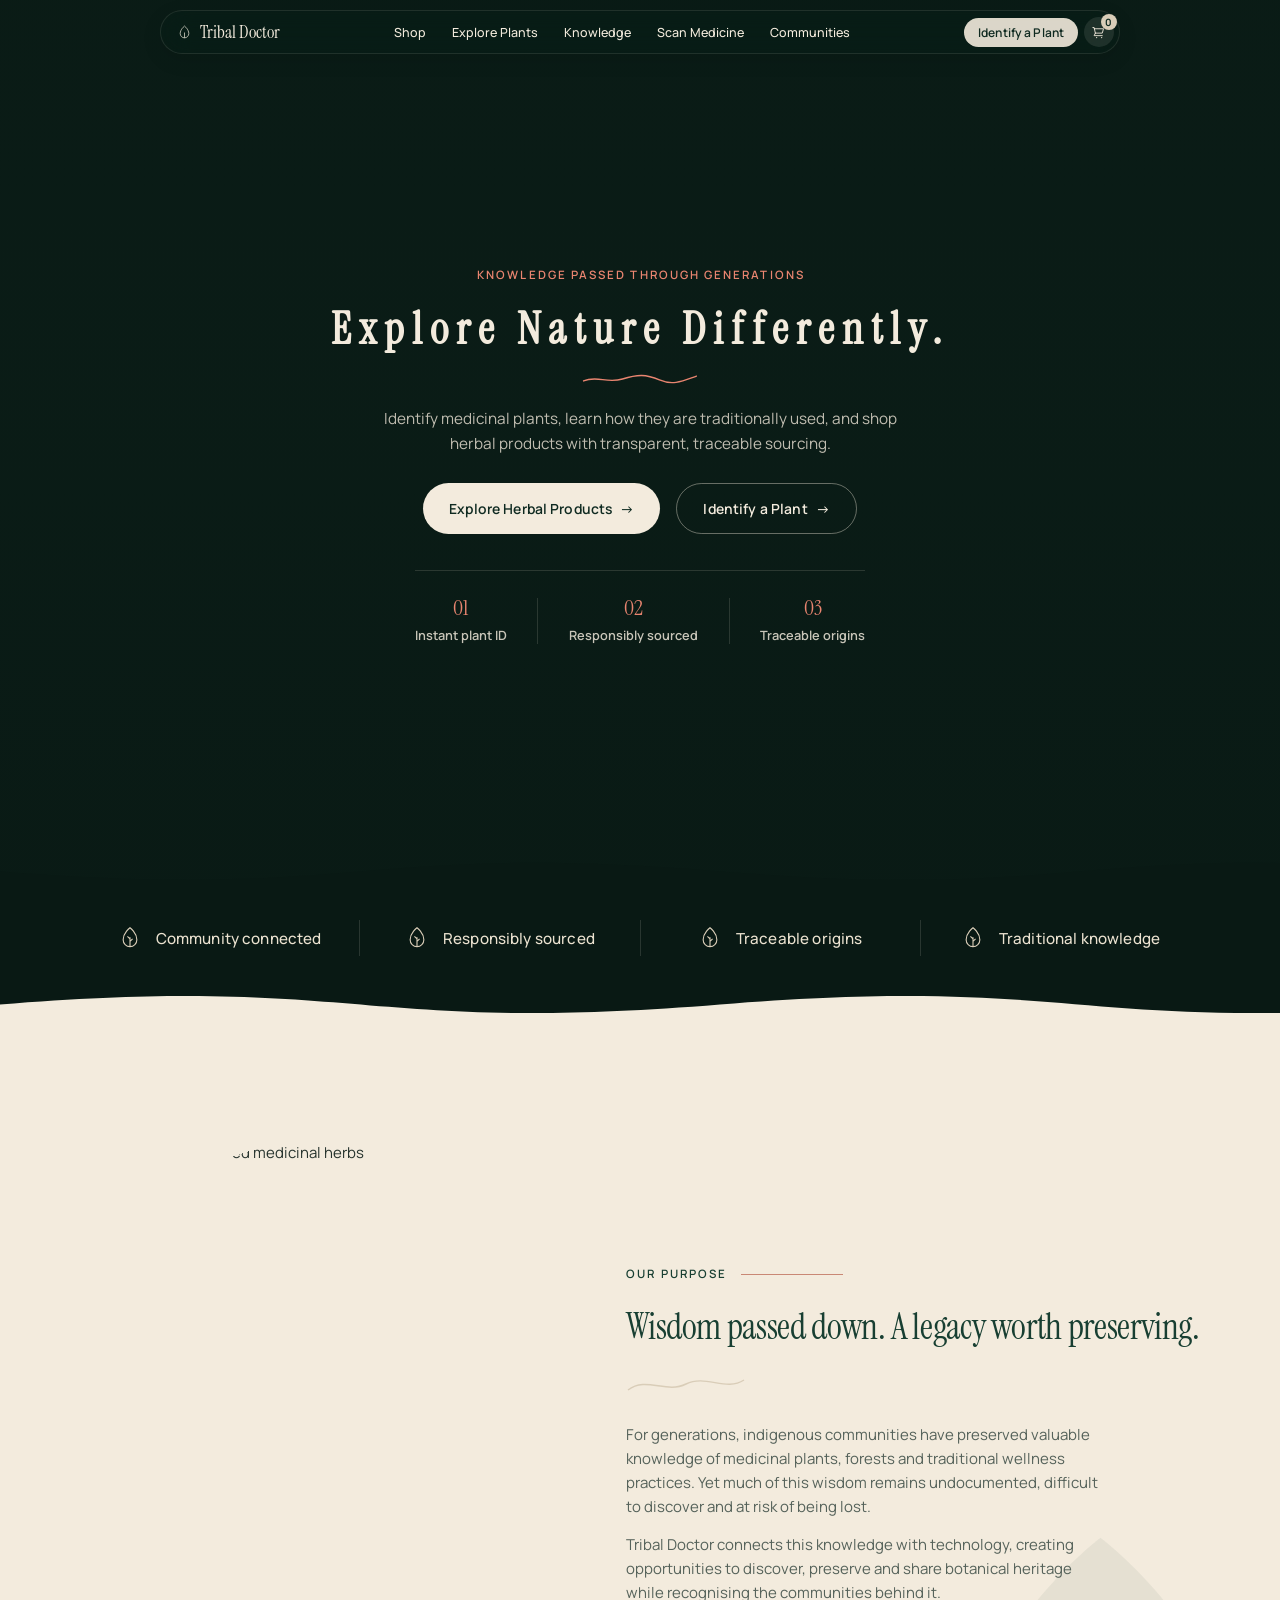
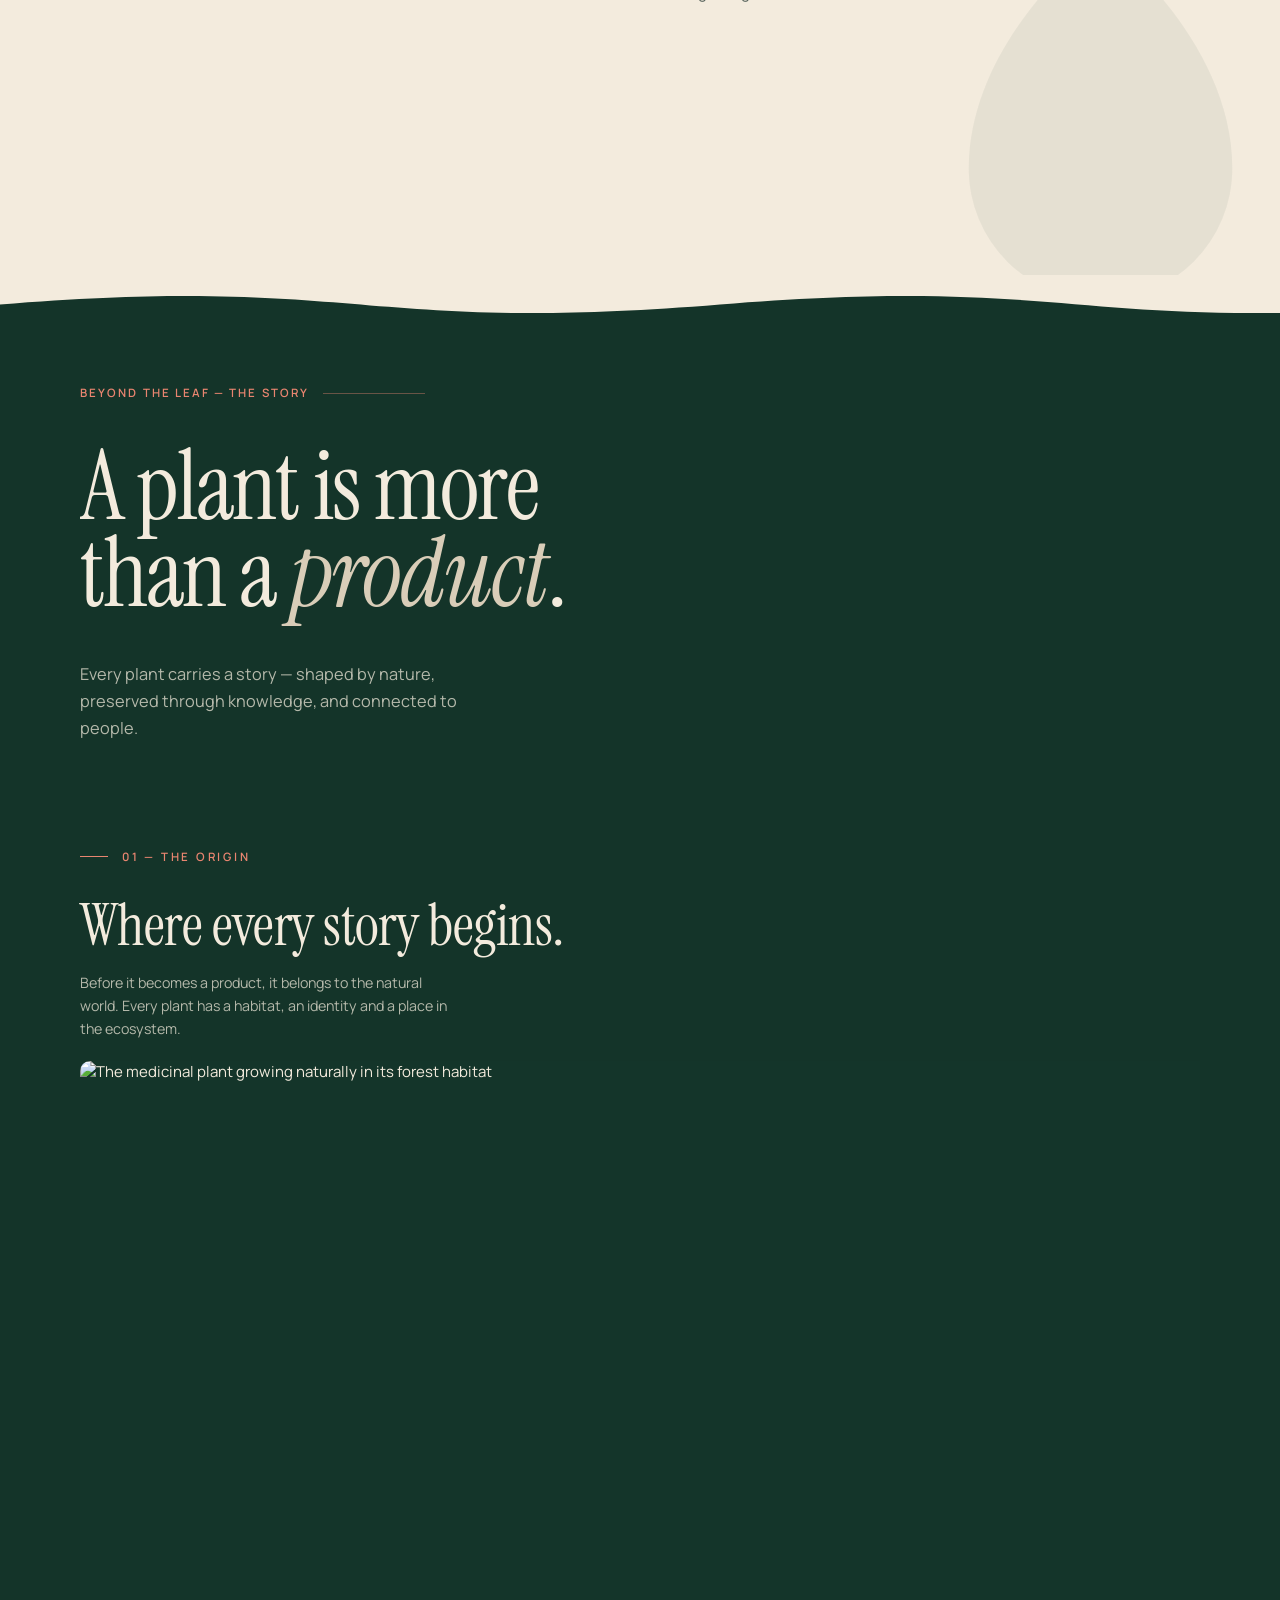
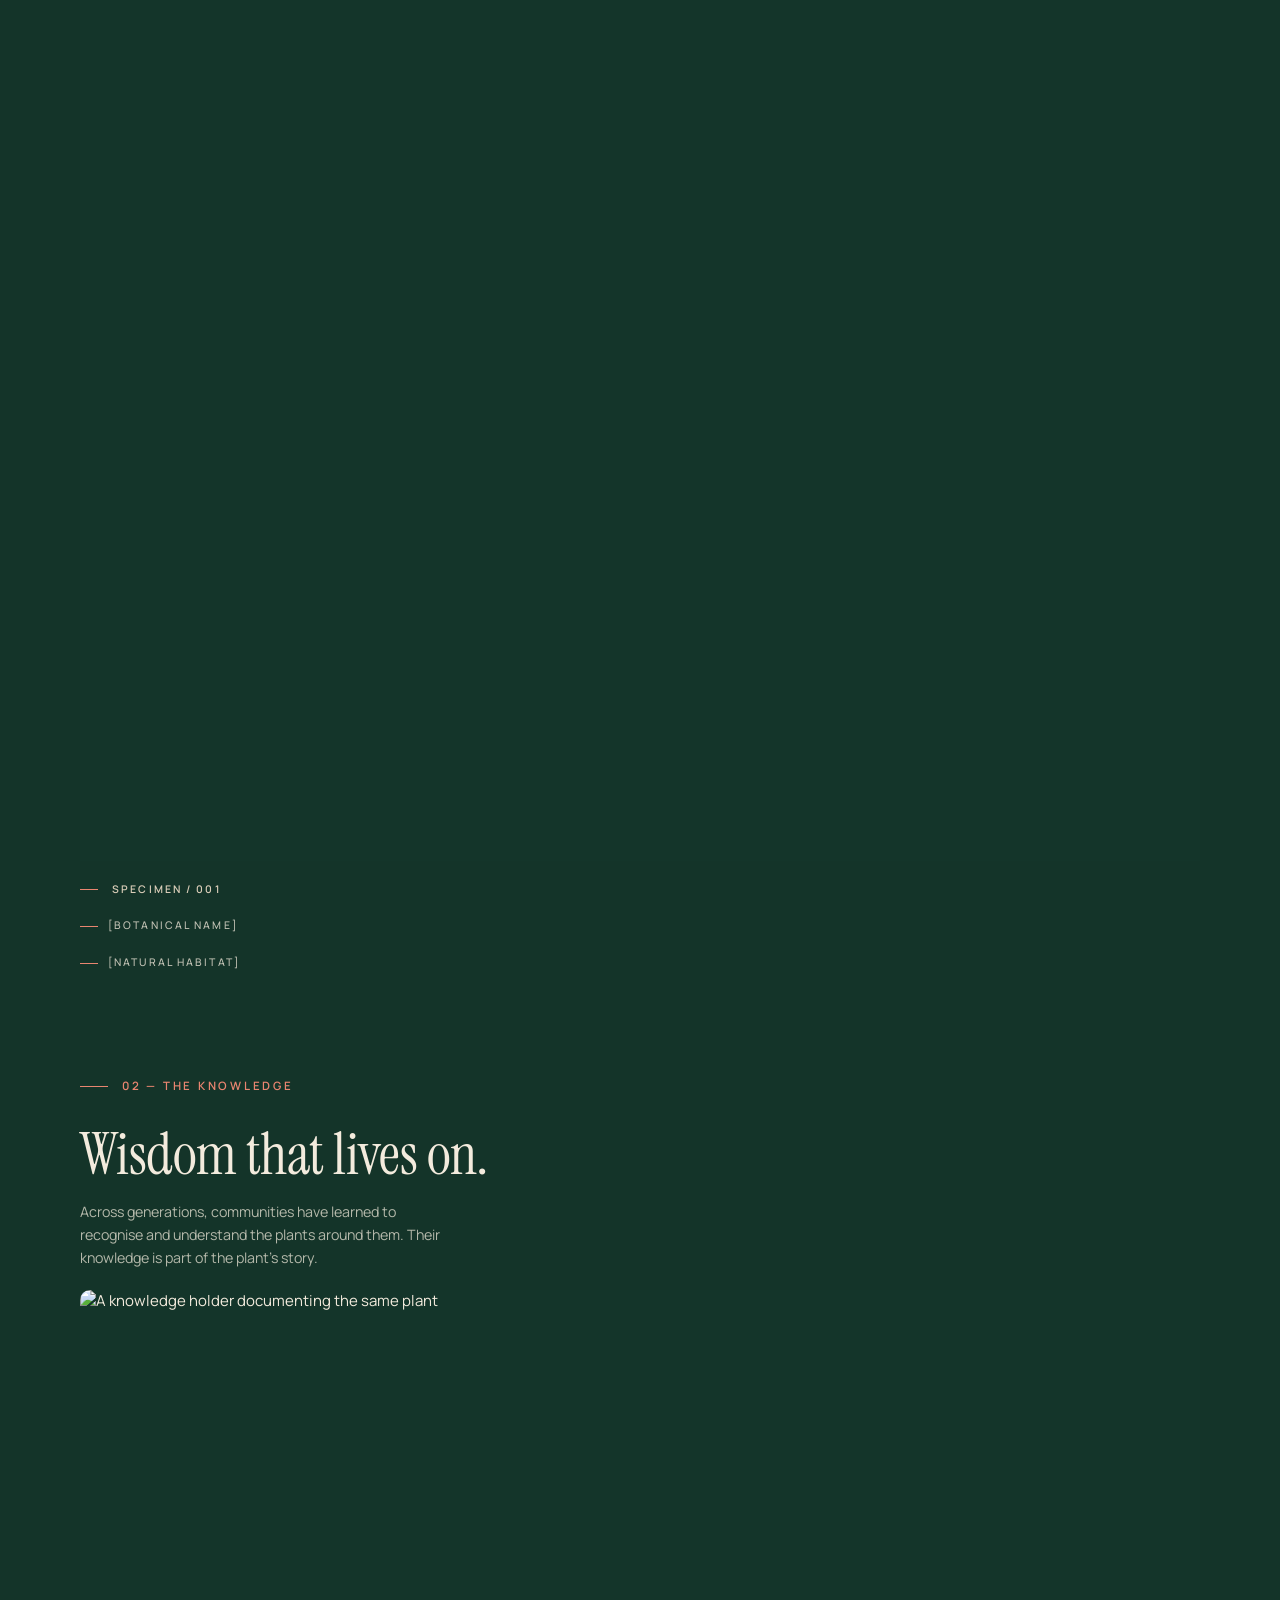
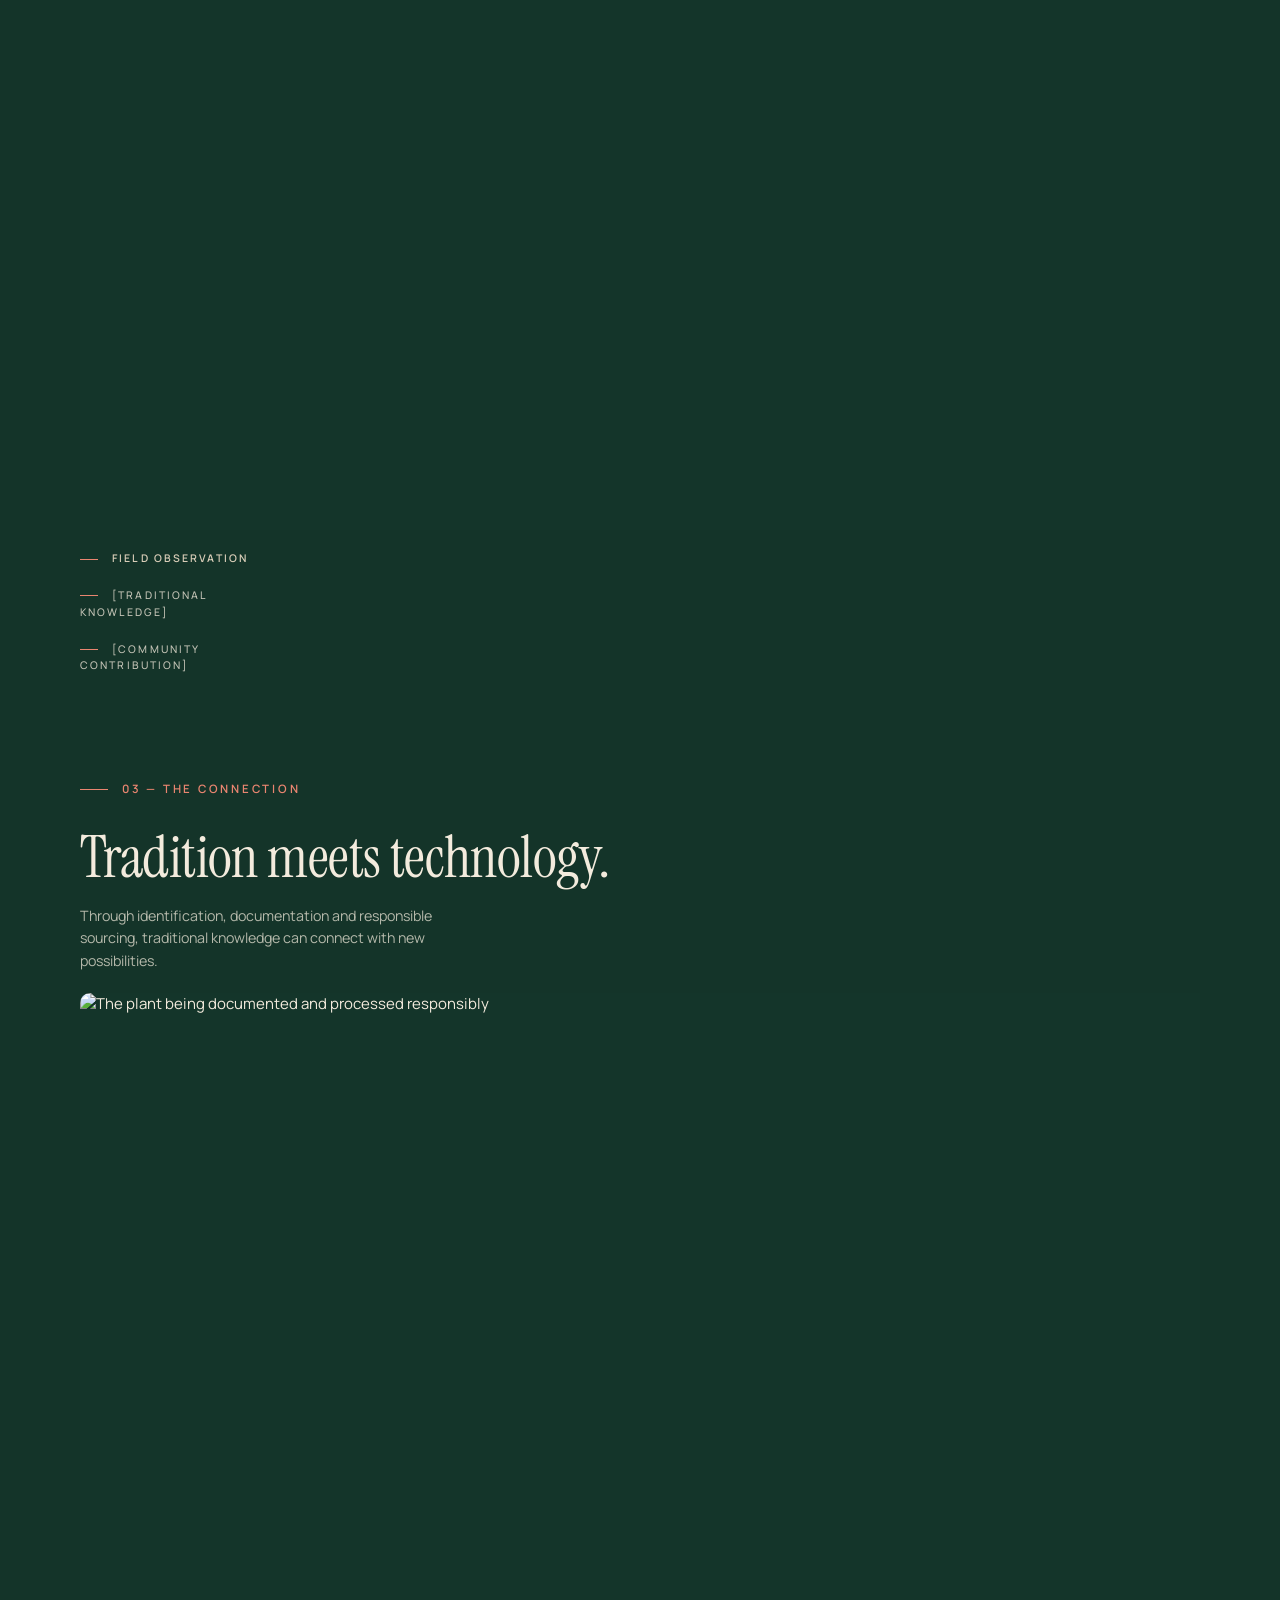
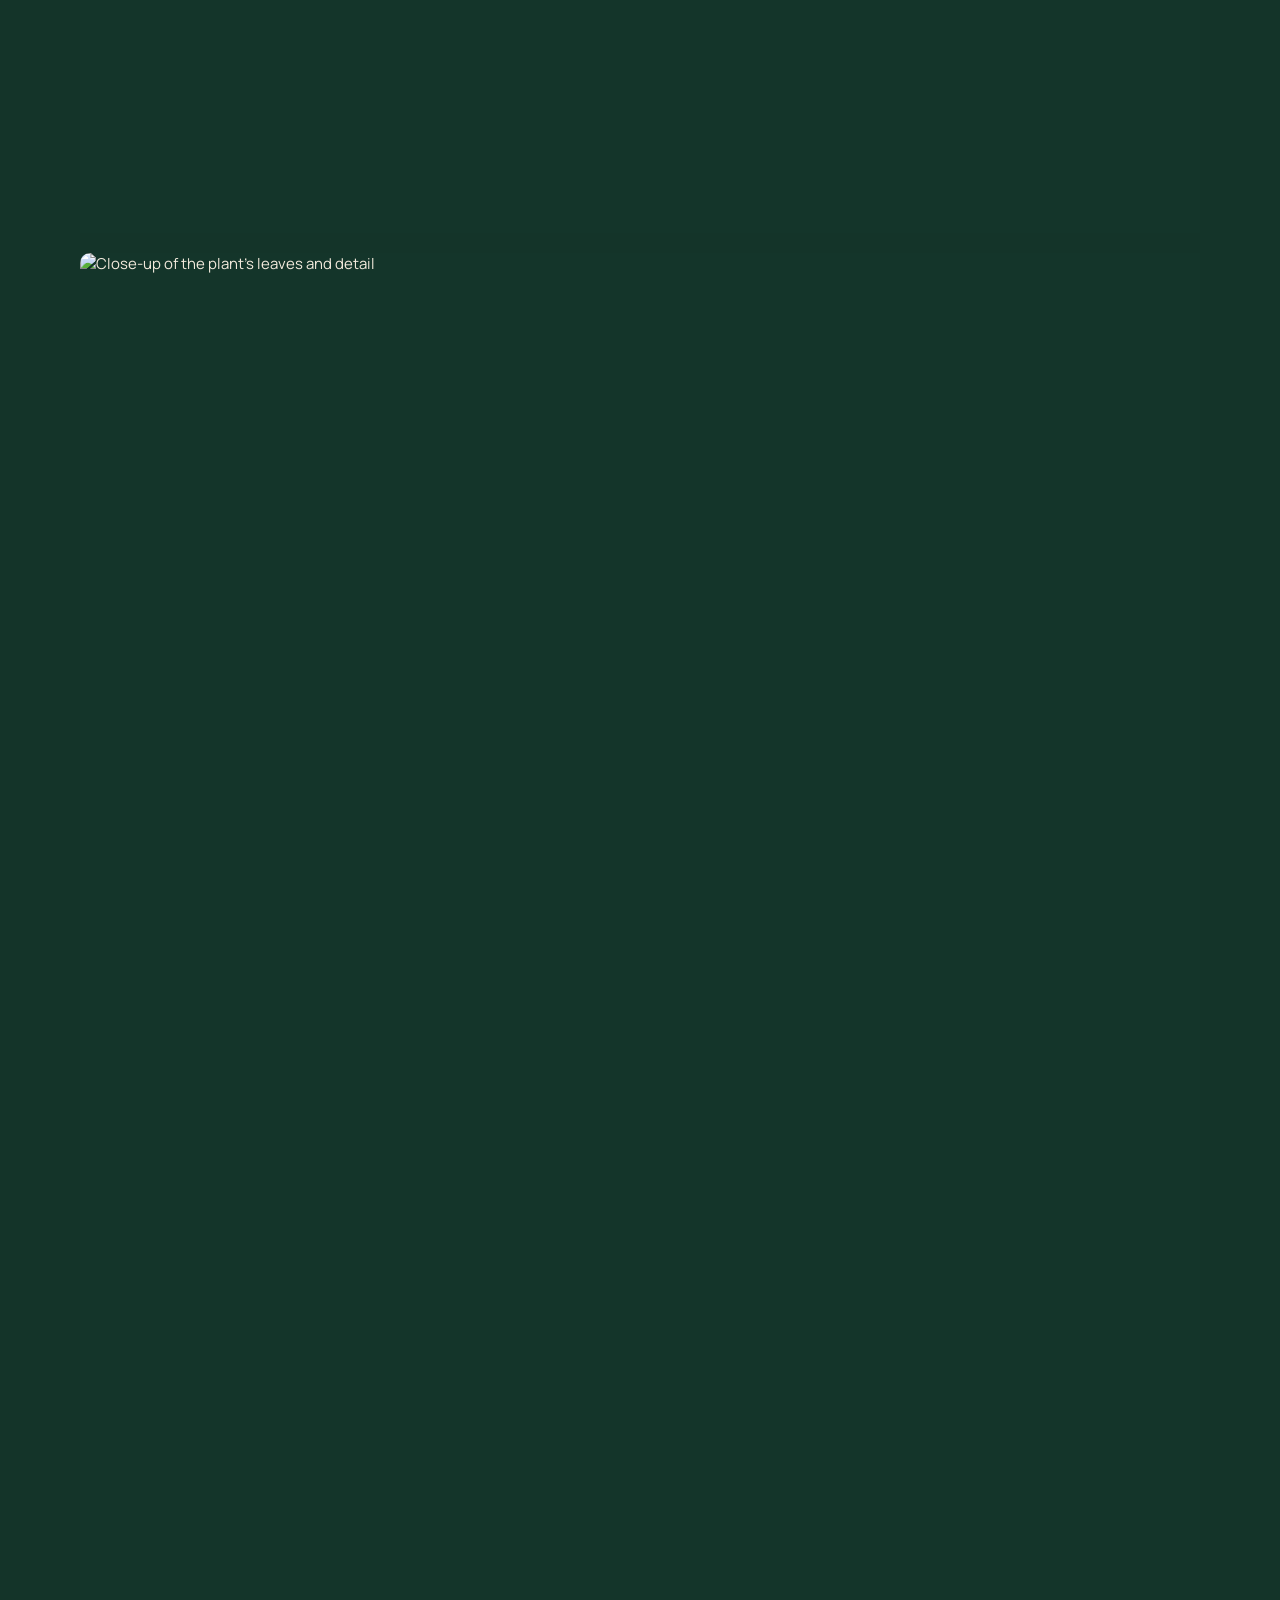
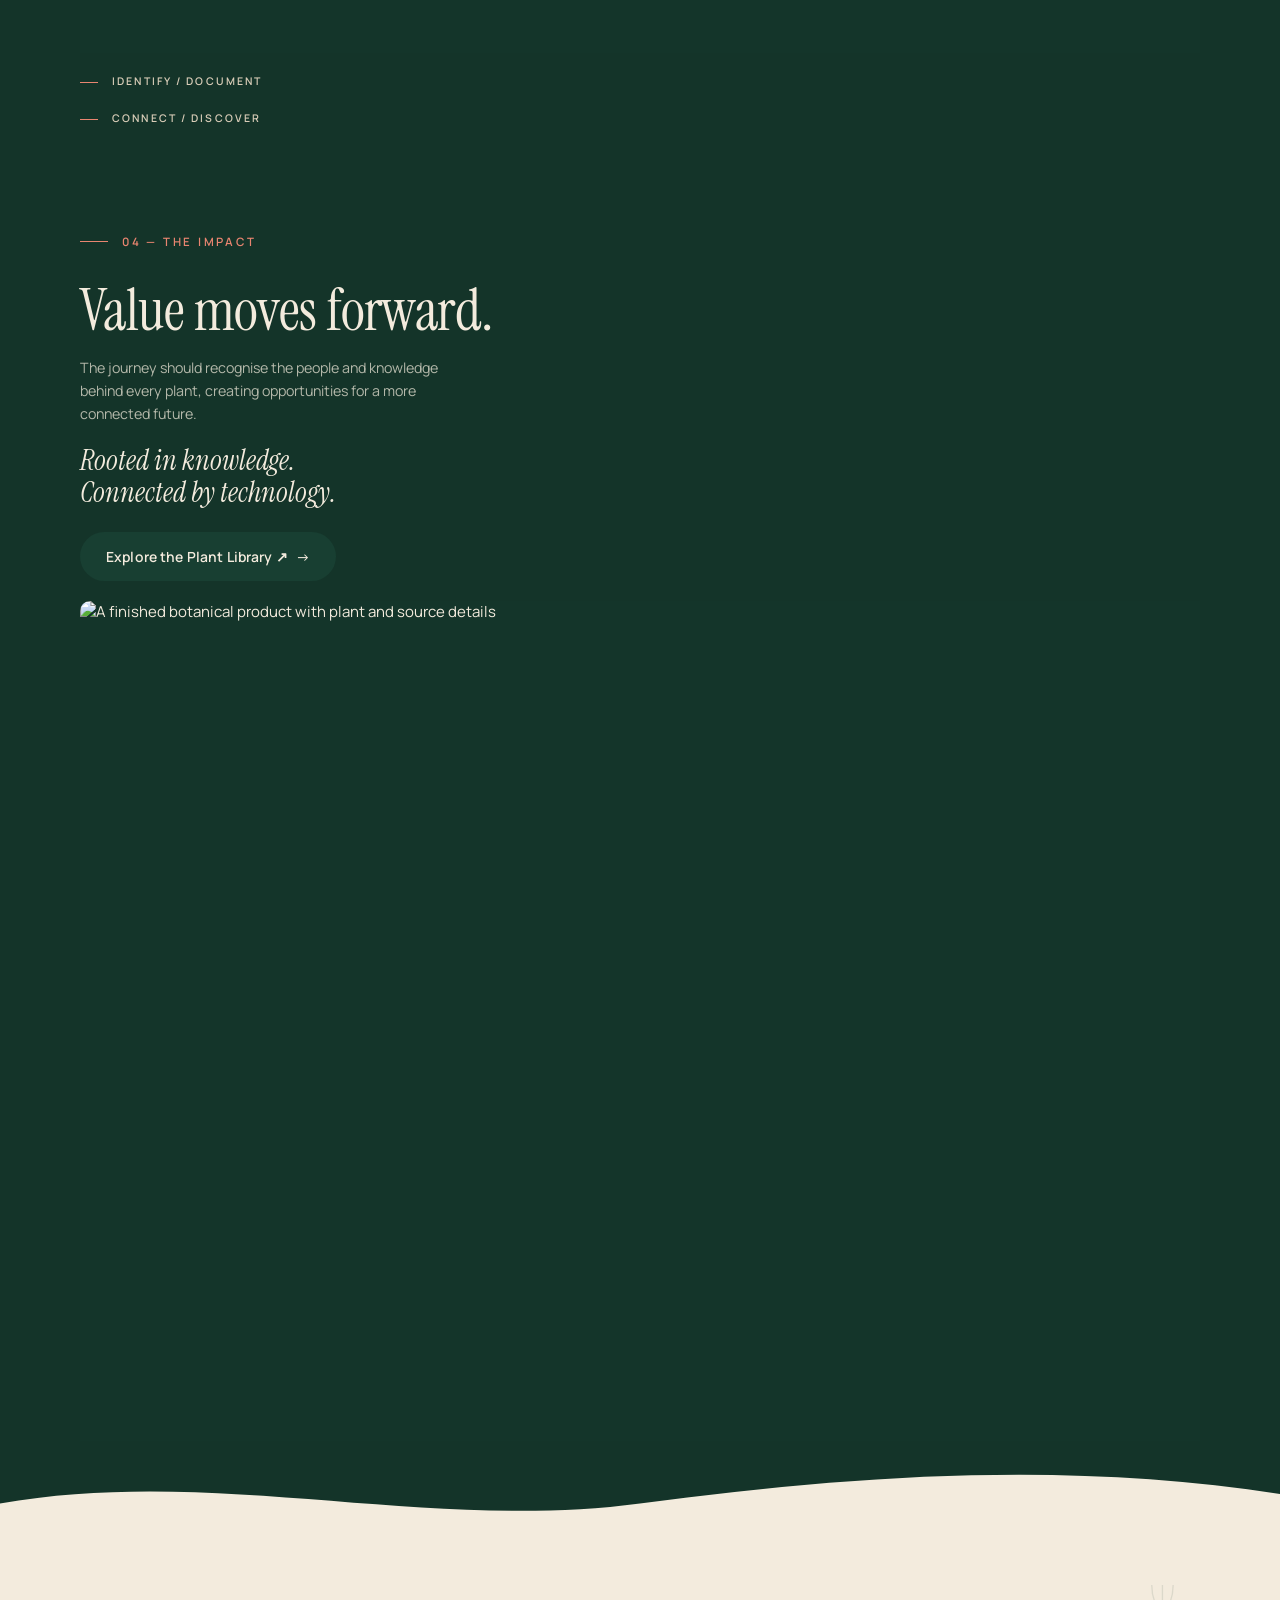
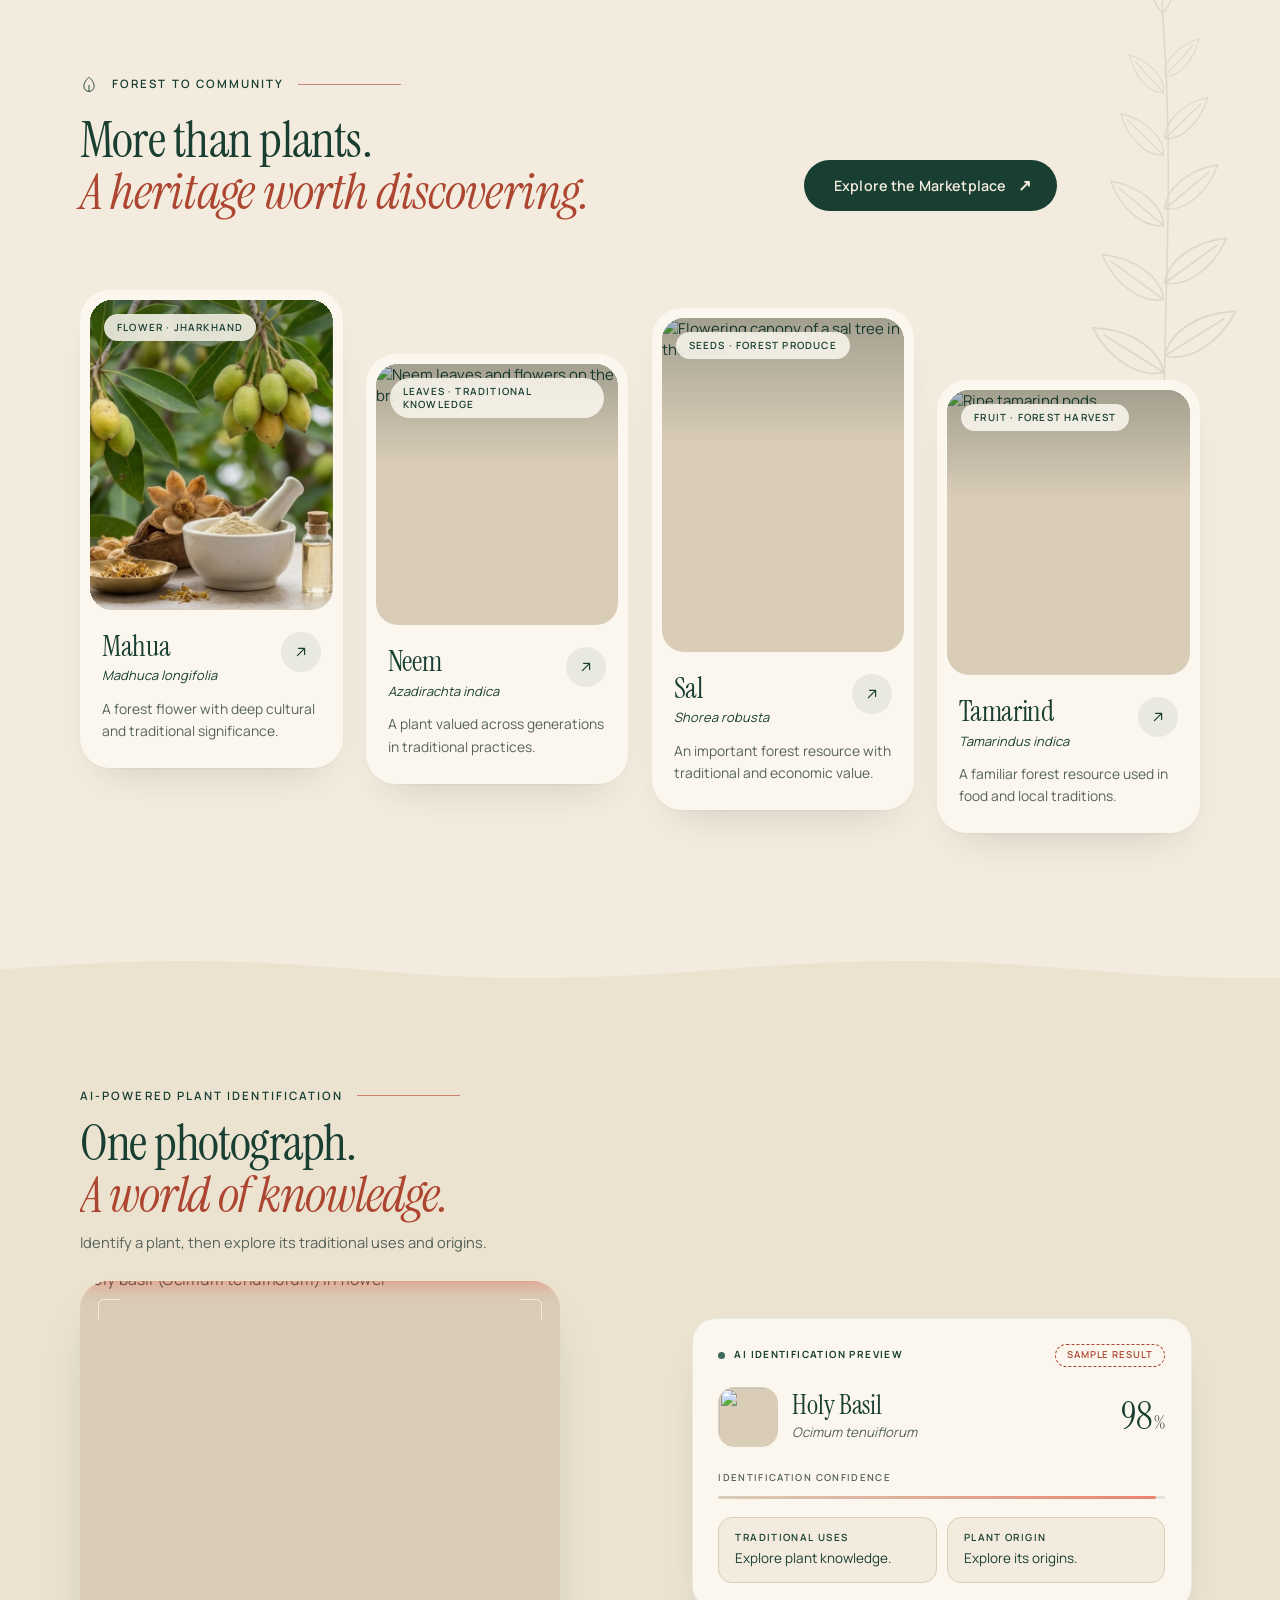
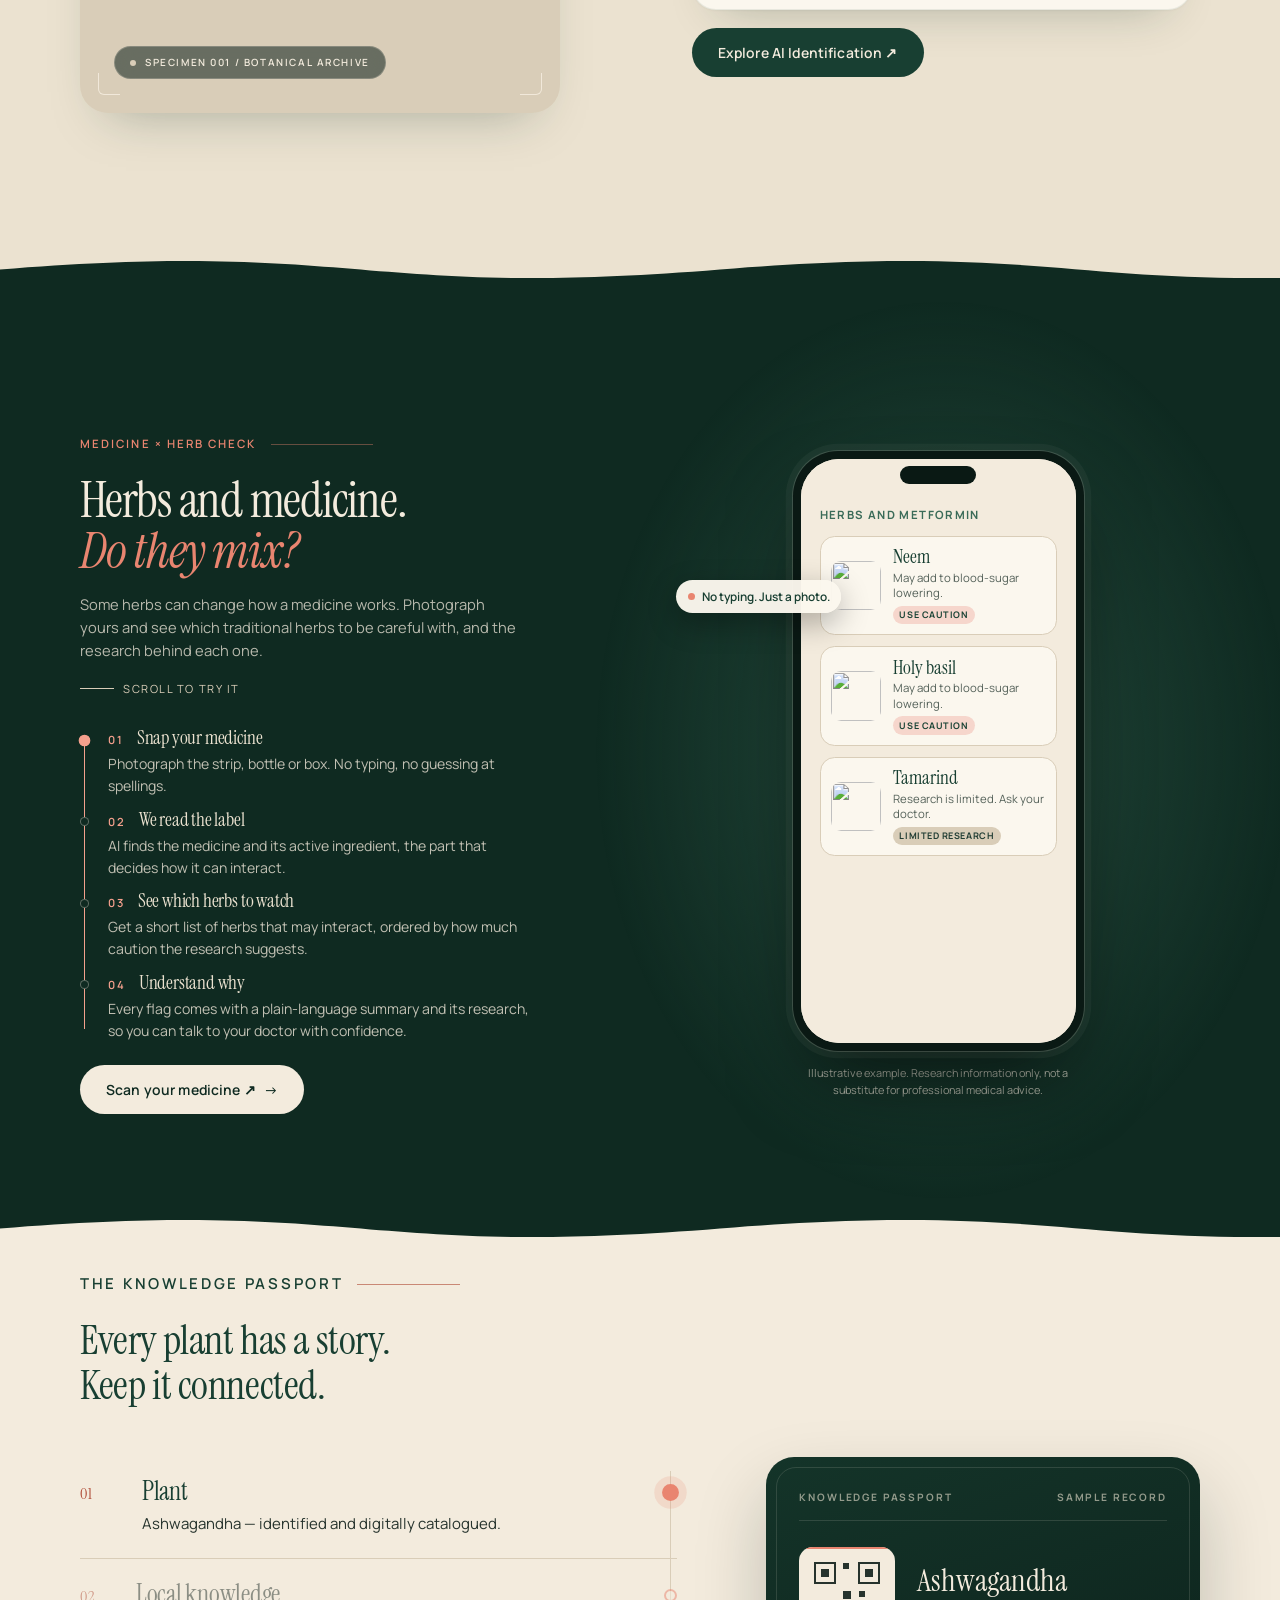
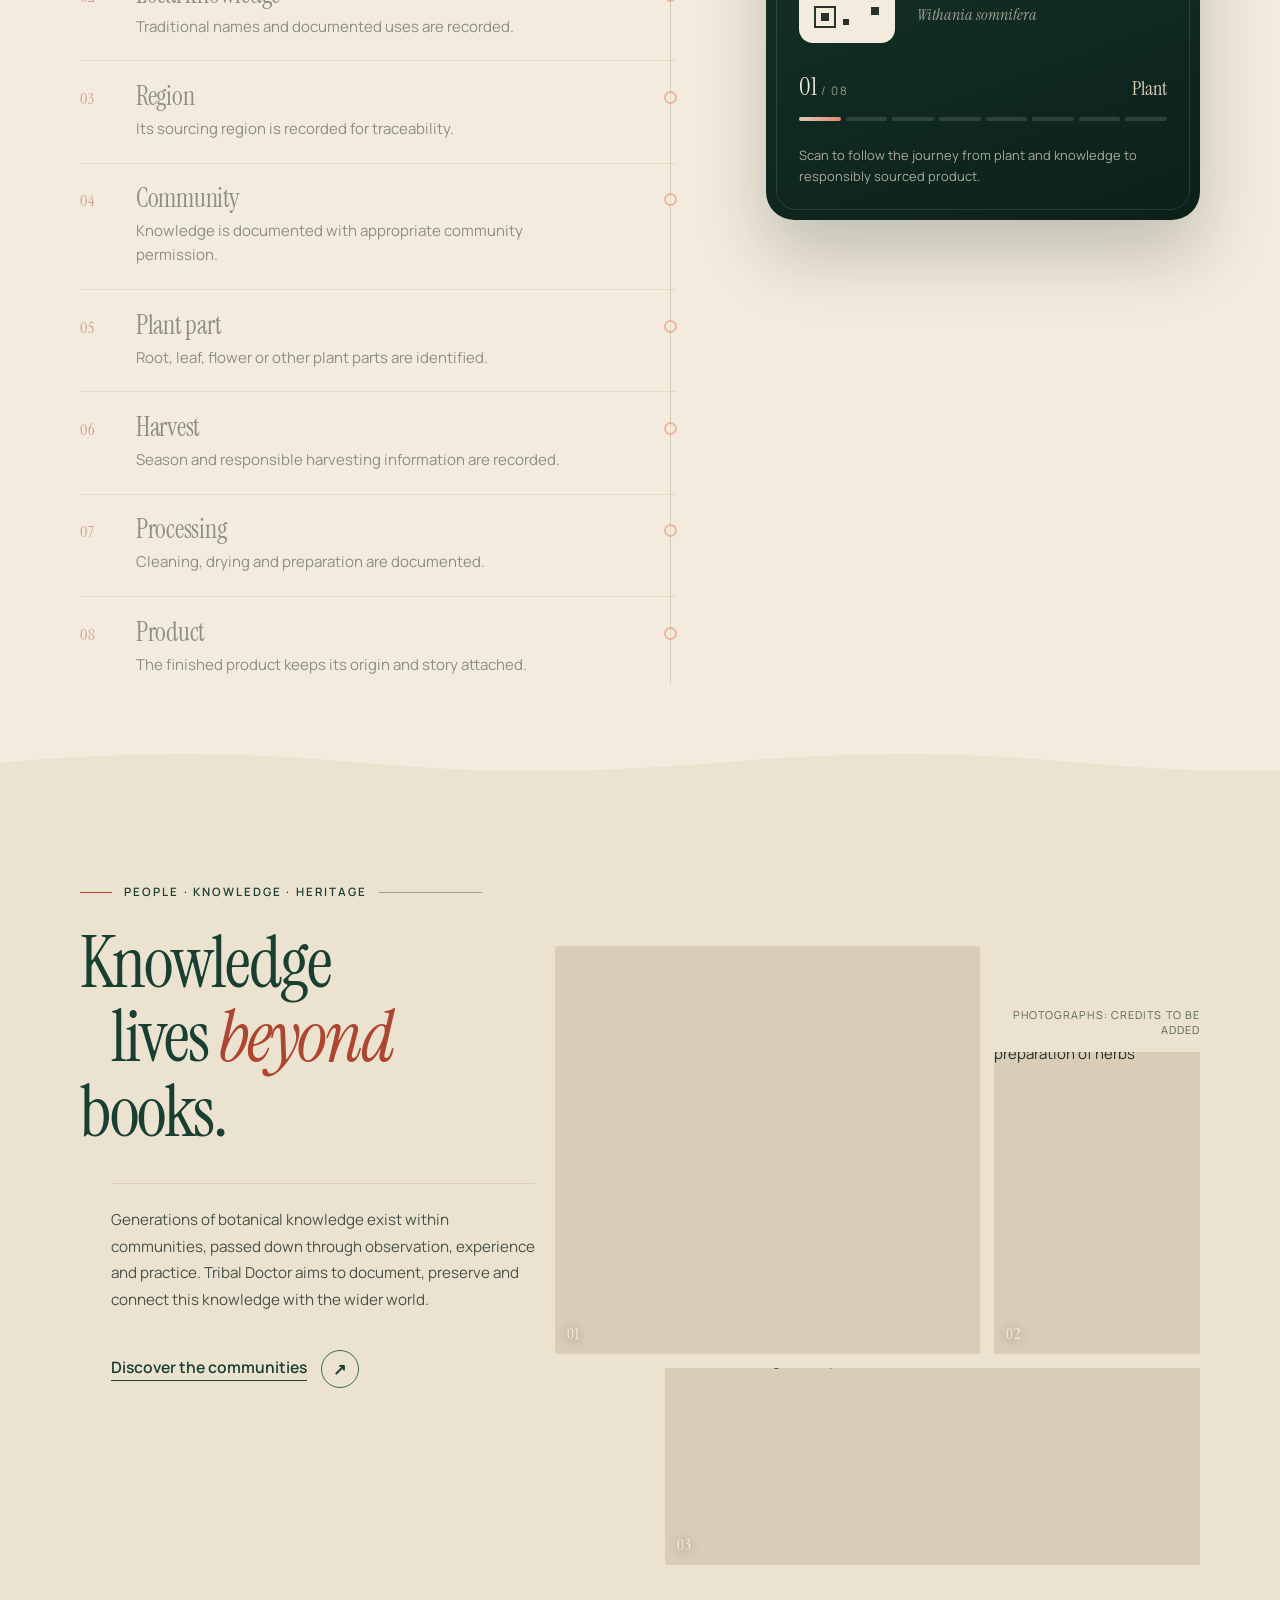
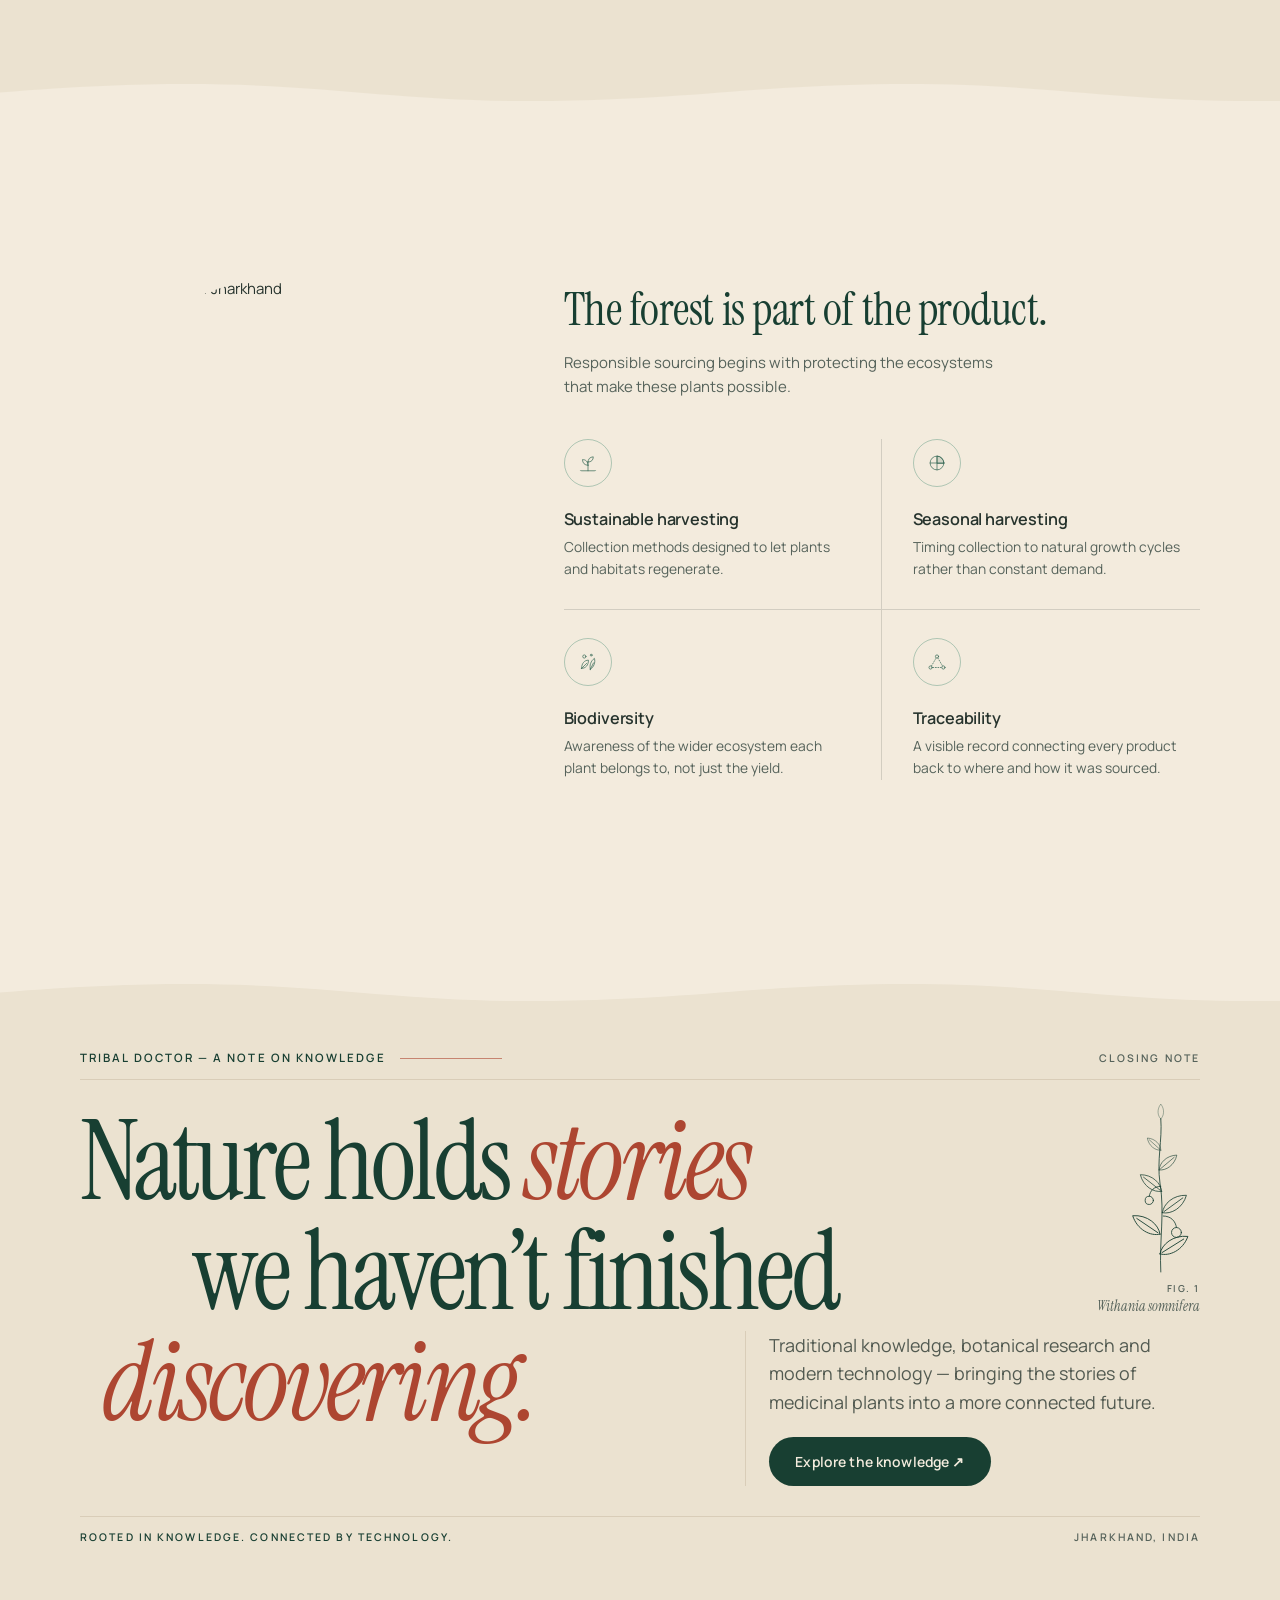
==== commit c0076e5c: "changed some colors" ====
--- a/index.html
+++ b/index.html
@@ -27,7 +27,7 @@
       fetchpriority="high"
     />
     <link rel="stylesheet" href="style.css" />
-    <meta name="theme-color" content="#0b1f15" />
+    <meta name="theme-color" content="#0F2A21" />
   </head>
   <body>
     <!-- ============ LOADER ============ -->
@@ -42,10 +42,10 @@
         >
           <path
             d="M14 2C14 2 6 8 6 16C6 20.4183 9.58172 24 14 24C18.4183 24 22 20.4183 22 16C22 8 14 2 14 2Z"
-            stroke="#F5F1E8"
+            stroke="#F3EBDD"
             stroke-width="1.2"
           />
-          <path d="M14 24V14" stroke="#F5F1E8" stroke-width="1.2" />
+          <path d="M14 24V14" stroke="#F3EBDD" stroke-width="1.2" />
         </svg>
       </div>
     </div>
@@ -196,9 +196,6 @@
                 <div class="tunnel-plane" id="tunnelPlane"></div>
               </div>
             </div>
-            <span class="hero-visual-tag" id="heroVisualTag"
-              >Verified sourcing</span
-            >
           </div>
         </div>
 
@@ -240,7 +237,7 @@
             >
               <path
                 d="M2 18C20 4 40 22 60 12C80 2 100 20 118 8"
-                stroke="#8A6A4A"
+                stroke="#E98570"
                 stroke-width="1.4"
                 fill="none"
               />
@@ -940,23 +937,23 @@
                       <div class="scx-camtop"><span>Scan medicine</span><i>Live</i></div>
                       <div class="scx-viewfinder">
                         <svg class="scx-strip" viewBox="0 0 360 220">
-                          <rect x="4" y="8" width="344" height="200" rx="12" fill="#dedbd2" stroke="#b8b3a5" stroke-width="1.2" />
-                          <g stroke="#c4bfb1" stroke-width="1" stroke-dasharray="3 4"><path d="M92 8v200M178 8v200M264 8v200" /></g>
-                          <g fill="#e9e6dd" stroke="#b8b3a5" stroke-width="1.2">
+                          <rect x="4" y="8" width="344" height="200" rx="12" fill="#D9CDB8" stroke="#B8AB92" stroke-width="1.2" />
+                          <g stroke="#C4B8A0" stroke-width="1" stroke-dasharray="3 4"><path d="M92 8v200M178 8v200M264 8v200" /></g>
+                          <g fill="#EBE2D0" stroke="#B8AB92" stroke-width="1.2">
                             <circle cx="48" cy="56" r="27" /><circle cx="135" cy="56" r="27" /><circle cx="221" cy="56" r="27" /><circle cx="307" cy="56" r="27" />
                             <circle cx="48" cy="160" r="27" /><circle cx="135" cy="160" r="27" /><circle cx="221" cy="160" r="27" /><circle cx="307" cy="160" r="27" />
                           </g>
-                          <g fill="#f6f3ea" stroke="#cfcabb" stroke-width="1">
+                          <g fill="#F3EBDD" stroke="#CFC3AB" stroke-width="1">
                             <circle cx="48" cy="56" r="19" /><circle cx="135" cy="56" r="19" /><circle cx="221" cy="56" r="19" /><circle cx="307" cy="56" r="19" />
                             <circle cx="48" cy="160" r="19" /><circle cx="135" cy="160" r="19" /><circle cx="221" cy="160" r="19" /><circle cx="307" cy="160" r="19" />
                           </g>
-                          <g fill="#4b5148" font-family="Manrope, sans-serif" font-weight="700" font-size="13" letter-spacing="2">
+                          <g fill="#26332D" font-family="Manrope, sans-serif" font-weight="700" font-size="13" letter-spacing="2">
                             <text x="22" y="108">METFORMIN · 500 mg</text>
                           </g>
-                          <g fill="#6b7067" font-family="Manrope, sans-serif" font-size="6.5" letter-spacing="1.6" opacity=".75">
+                          <g fill="#55625A" font-family="Manrope, sans-serif" font-size="6.5" letter-spacing="1.6" opacity=".75">
                             <text x="22" y="120">BATCH 000000 · EXP 00/0000</text>
                           </g>
-                          <rect class="scx-detect" x="14" y="92" width="226" height="34" rx="3" fill="none" stroke="#ddae86" stroke-width="2.2" pathLength="1" />
+                          <rect class="scx-detect" x="14" y="92" width="226" height="34" rx="3" fill="none" stroke="#E98570" stroke-width="2.2" pathLength="1" />
                         </svg>
                         <span class="scx-corner scx-c-tl"></span><span class="scx-corner scx-c-tr"></span>
                         <span class="scx-corner scx-c-bl"></span><span class="scx-corner scx-c-br"></span>
@@ -1042,17 +1039,17 @@
             <div class="pp-doc-main">
               <div class="pp-qr" aria-hidden="true">
                 <svg width="72" height="72" viewBox="0 0 72 72" fill="none">
-                  <rect x="4" y="4" width="20" height="20" stroke="#1D211D" stroke-width="2" />
-                  <rect x="48" y="4" width="20" height="20" stroke="#1D211D" stroke-width="2" />
-                  <rect x="4" y="48" width="20" height="20" stroke="#1D211D" stroke-width="2" />
-                  <rect x="10" y="10" width="8" height="8" fill="#1D211D" />
-                  <rect x="54" y="10" width="8" height="8" fill="#1D211D" />
-                  <rect x="10" y="54" width="8" height="8" fill="#1D211D" />
-                  <rect x="32" y="4" width="6" height="6" fill="#1D211D" />
-                  <rect x="32" y="32" width="8" height="8" fill="#1D211D" />
-                  <rect x="48" y="32" width="6" height="6" fill="#1D211D" />
-                  <rect x="60" y="48" width="8" height="8" fill="#1D211D" />
-                  <rect x="32" y="60" width="6" height="6" fill="#1D211D" />
+                  <rect x="4" y="4" width="20" height="20" stroke="#26332D" stroke-width="2" />
+                  <rect x="48" y="4" width="20" height="20" stroke="#26332D" stroke-width="2" />
+                  <rect x="4" y="48" width="20" height="20" stroke="#26332D" stroke-width="2" />
+                  <rect x="10" y="10" width="8" height="8" fill="#26332D" />
+                  <rect x="54" y="10" width="8" height="8" fill="#26332D" />
+                  <rect x="10" y="54" width="8" height="8" fill="#26332D" />
+                  <rect x="32" y="4" width="6" height="6" fill="#26332D" />
+                  <rect x="32" y="32" width="8" height="8" fill="#26332D" />
+                  <rect x="48" y="32" width="6" height="6" fill="#26332D" />
+                  <rect x="60" y="48" width="8" height="8" fill="#26332D" />
+                  <rect x="32" y="60" width="6" height="6" fill="#26332D" />
                 </svg>
                 <i class="pp-qr-scan"></i>
               </div>
--- a/style.css
+++ b/style.css
@@ -16,19 +16,19 @@
 
 /* ============ VARIABLES ============ */
 :root {
-  --forest: #173b2a;
-  --deep-forest: #0e241a;
-  --moss: #536b4f;
-  --sage: #a9b59c;
-  --earth: #8a6a4a;
-  --clay: #b9825b;
-  --clay-light: #ddae86;
-  --sand: #e6d5bf;
-  --cream: #f5f1e8;
-  --paper: #fbfaf6;
-  --charcoal: #1d211d;
-  --muted: #6b7067;
-  --border: rgba(29, 33, 29, 0.12);
+  --forest: #183F32;
+  --deep-forest: #0F2A21;
+  --moss: #3A6B58;
+  --sage: #D9CDB8;
+  --earth: #E98570;
+  --clay: #E98570;
+  --clay-light: #E98570;
+  --sand: #D9CDB8;
+  --cream: #EBE2D0;
+  --paper: #F3EBDD;
+  --charcoal: #26332D;
+  --muted: #55625A;
+  --border: #D9CDB8;
 
   --font-sans: "Manrope", -apple-system, sans-serif;
   --font-serif: "Instrument Serif", Georgia, serif;
@@ -111,7 +111,7 @@
   outline: 2px solid var(--clay);
   outline-offset: 3px;
 }
- .footer :focus-visible {
+.footer :focus-visible {
   outline-color: var(--sage);
 }
 
@@ -125,7 +125,14 @@
   letter-spacing: -0.01em;
   color: var(--charcoal);
 }
-.line-serif, .why-statement, .story-text h3, .identify-copy h2, .passport h2, .community h2, .sustainability h2, .final-cta h2 {
+.line-serif,
+.why-statement,
+.story-text h3,
+.identify-copy h2,
+.passport h2,
+.community h2,
+.sustainability h2,
+.final-cta h2 {
   font-family: var(--font-serif);
   font-weight: 400;
   font-style: normal;
@@ -140,7 +147,7 @@
   margin-bottom: 14px;
 }
 .eyebrow-light {
-  color: var(--sage);
+  color: var(--clay);
 }
 p {
   line-height: 1.6;
@@ -149,14 +156,31 @@
 
 /* ============ SHARED CONTAINER ============
    Every section's inner wrapper uses the same width and centring. */
-.trust-track, .why-inner, .section-head, .product-grid, .identify-inner, .passport-inner, .community-grid, .community-note, .sus-inner, .cta-inner, .footer-top, .footer-bottom {
+.trust-track,
+.why-inner,
+.section-head,
+.product-grid,
+.identify-inner,
+.passport-inner,
+.community-grid,
+.community-note,
+.sus-inner,
+.cta-inner,
+.footer-top,
+.footer-bottom {
   width: 100%;
   max-width: var(--max-width);
   margin-inline: auto;
 }
 
 /* Sections that fill the viewport and centre their content in it */
-.why, .products, .identify, .passport, .community, .sustainability, .final-cta {
+.why,
+.products,
+.identify,
+.passport,
+.community,
+.sustainability,
+.final-cta {
   min-height: var(--vh);
   display: grid;
   align-content: center;
@@ -198,24 +222,24 @@
   color: var(--forest);
 }
 .btn-primary-light:hover {
-  background: #fff;
+  background: var(--clay);
 }
 .btn-ghost {
-  border: 1px solid rgba(29, 33, 29, 0.22);
+  border: 1px solid rgba(38, 51, 45, 0.22);
   color: var(--charcoal);
-  background: rgba(255, 255, 255, 0.35);
+  background: rgba(243, 235, 221, 0.35);
   backdrop-filter: blur(6px);
 }
 .btn-ghost:hover {
   border-color: var(--charcoal);
 }
 .btn-ghost-light {
-  border: 1px solid rgba(245, 241, 232, 0.4);
+  border: 1px solid rgba(243, 235, 221, 0.4);
   color: var(--cream);
 }
 .btn-ghost-light:hover {
   border-color: var(--cream);
-  background: rgba(245, 241, 232, 0.08);
+  background: rgba(243, 235, 221, 0.08);
 }
 .btn-outline {
   border: 1px solid var(--border);
@@ -267,7 +291,7 @@
 }
 .navbar.scrolled {
   height: var(--nav-h-scrolled);
-  background: rgba(251, 250, 246, 0.88);
+  background: rgba(251, 247, 238, 0.88);
   backdrop-filter: blur(14px) saturate(1.2);
   -webkit-backdrop-filter: blur(14px) saturate(1.2);
   box-shadow: 0 1px 0 var(--border);
@@ -329,14 +353,14 @@
   font-weight: 600;
   padding: 10px 20px;
   border-radius: 100px;
-  border: 1px solid rgba(29, 33, 29, 0.24);
+  border: 1px solid rgba(38, 51, 45, 0.24);
   color: var(--charcoal);
   transition:
     border-color 0.3s ease,
     background 0.3s ease;
 }
 .nav-identify:hover {
-  background: rgba(23, 59, 42, 0.06);
+  background: rgba(24, 63, 50, 0.06);
   border-color: var(--forest);
 }
 
@@ -534,7 +558,7 @@
 .hero-stat-num {
   font-family: var(--font-serif);
   font-size: 1.7em;
-  color: var(--earth);
+  color: var(--moss);
   font-weight: 400;
   line-height: 1;
 }
@@ -563,7 +587,7 @@
   border-radius: 6px;
   overflow: hidden;
   border: 6px solid var(--paper);
-  box-shadow: 0 20px 44px rgba(23, 59, 42, 0.18);
+  box-shadow: 0 20px 44px rgba(24, 63, 50, 0.18);
 }
 .hero-visual-secondary img {
   width: 100%;
@@ -720,7 +744,7 @@
   position: absolute;
   bottom: 12px;
   left: 12px;
-  background: rgba(251, 250, 246, 0.92);
+  background: rgba(251, 247, 238, 0.92);
   padding: 5px 12px;
   border-radius: 100px;
   font-size: 10.5px;
@@ -779,8 +803,8 @@
 .product-card:hover,
 .product-card:focus-within {
   transform: translateY(-6px);
-  border-color: rgba(23, 59, 42, 0.3);
-  box-shadow: 0 24px 48px rgba(23, 59, 42, 0.1);
+  border-color: rgba(24, 63, 50, 0.3);
+  box-shadow: 0 24px 48px rgba(24, 63, 50, 0.1);
 }
 .product-card:hover .product-media img {
   transform: scale(1.08);
@@ -864,7 +888,7 @@
   padding: 22px;
   margin-bottom: 26px;
   max-width: 420px;
-  box-shadow: 0 20px 44px rgba(23, 59, 42, 0.08);
+  box-shadow: 0 20px 44px rgba(24, 63, 50, 0.08);
 }
 .identify-card-head {
   display: flex;
@@ -979,7 +1003,7 @@
   letter-spacing: 0.08em;
   text-transform: uppercase;
   font-weight: 700;
-  color: var(--earth);
+  color: var(--moss);
 }
 .passport-content p {
   margin-top: 6px;
@@ -1045,29 +1069,6 @@
   font-size: clamp(1.9rem, min(3.4vw, 6vh), 3.4rem);
 }
 
-
-
-
-
-
-
-
-
-
-
-
-
-
-
-
-
-
-
-
-
-
-
-
 /* ============ SUSTAINABILITY ============
    An arched window onto the forest, beside four practices in a hairline cross. */
 .sustainability {
@@ -1113,14 +1114,14 @@
 }
 .sus-item:nth-child(odd) {
   padding-left: 0;
-  border-right: 1px solid rgba(29, 33, 29, 0.16);
+  border-right: 1px solid rgba(38, 51, 45, 0.16);
 }
 .sus-item:nth-child(even) {
   padding-right: 0;
 }
 .sus-item:nth-child(-n + 2) {
   padding-top: 0;
-  border-bottom: 1px solid rgba(29, 33, 29, 0.16);
+  border-bottom: 1px solid rgba(38, 51, 45, 0.16);
 }
 .sus-item:nth-child(n + 3) {
   padding-bottom: 0;
@@ -1128,7 +1129,7 @@
 .sus-icon {
   width: clamp(48px, 3.4vw, 60px);
   height: clamp(48px, 3.4vw, 60px);
-  color: var(--earth);
+  color: var(--moss);
   margin-bottom: 16px;
   stroke-width: 1.6;
 }
@@ -1157,7 +1158,7 @@
   padding-bottom: 60px;
 }
 .footer-brand p {
-  color: rgba(245, 241, 232, 0.55);
+  color: rgba(243, 235, 221, 0.55);
   margin-top: 14px;
   font-size: 13.5px;
   max-width: 220px;
@@ -1181,7 +1182,7 @@
   gap: 12px;
 }
 .footer-col a {
-  color: rgba(245, 241, 232, 0.75);
+  color: rgba(243, 235, 221, 0.75);
   font-size: 14px;
   transition: color 0.25s ease;
 }
@@ -1194,9 +1195,9 @@
   flex-wrap: wrap;
   gap: 8px;
   padding-top: 26px;
-  border-top: 1px solid rgba(245, 241, 232, 0.12);
+  border-top: 1px solid rgba(243, 235, 221, 0.12);
   font-size: 12.5px;
-  color: rgba(245, 241, 232, 0.5);
+  color: rgba(243, 235, 221, 0.5);
 }
 
 /* ============ CURSOR ============ */
@@ -1293,9 +1294,7 @@
     position: static;
     margin-top: 30px;
   }
-  
-  
-  
+
   .sus-inner {
     grid-template-columns: 1fr;
   }
@@ -1339,12 +1338,7 @@
     grid-template-columns: 1fr 1fr;
     gap: 14px;
   }
-  
-  
-  
-  
-  
-  
+
   .sus-grid {
     grid-template-columns: 1fr;
   }
@@ -1353,7 +1347,7 @@
   .sus-item:nth-child(even) {
     padding: 22px 0;
     border-right: none;
-    border-bottom: 1px solid rgba(29, 33, 29, 0.16);
+    border-bottom: 1px solid rgba(38, 51, 45, 0.16);
   }
   .sus-item:nth-child(-n + 2) {
     padding-top: 22px;
@@ -1388,7 +1382,6 @@
   .hero-visual {
     height: 260px;
   }
-  
 }
 
 /* ============ REDUCED MOTION ============ */
@@ -1409,26 +1402,26 @@
    ========================================================================== */
 
 :root {
-  --forest: #143023;
-  --deep-forest: #0b1f15;
-  --moss: #5d7355;
-  --sage: #a9b78d;
-  --earth: #6b7d4c;
-  --clay: #8fa171;
-  --clay-light: #c9d6a9;
-  --sand: #dbe3c8;
-  --cream: #ece7d8;
-  --paper: #f5f2e9;
-  --charcoal: #16211a;
-  --muted: #5c6459;
-  --border: rgba(22, 33, 26, 0.12);
-  --ink-light: #f3efe3;
+  --forest: #183F32;
+  --deep-forest: #0F2A21;
+  --moss: #3A6B58;
+  --sage: #D9CDB8;
+  --earth: #E98570;
+  --clay: #E98570;
+  --clay-light: #E98570;
+  --sand: #D9CDB8;
+  --cream: #EBE2D0;
+  --paper: #F3EBDD;
+  --charcoal: #26332D;
+  --muted: #55625A;
+  --border: #D9CDB8;
+  --ink-light: #F3EBDD;
   --r-lg: 28px;
 
   --leaf: url("data:image/svg+xml,%3Csvg xmlns='http://www.w3.org/2000/svg' viewBox='0 0 28 28' fill='none' stroke='black' stroke-width='1.3'%3E%3Cpath d='M14 2C14 2 6 8 6 16a8 8 0 0 0 16 0C22 8 14 2 14 2Z'/%3E%3Cpath d='M14 24V13M14 18l3-3M14 15l-3-3'/%3E%3C/svg%3E");
   --leaf-solid: url("data:image/svg+xml,%3Csvg xmlns='http://www.w3.org/2000/svg' viewBox='0 0 28 28'%3E%3Cpath d='M14 2C14 2 6 8 6 16a8 8 0 0 0 16 0C22 8 14 2 14 2Z'/%3E%3C/svg%3E");
-  --wave: url("data:image/svg+xml,%3Csvg xmlns='http://www.w3.org/2000/svg' viewBox='0 0 1440 80' preserveAspectRatio='none'%3E%3Cpath d='M0 50C240 10 480 80 720 50S1200 5 1440 40V80H0Z' fill='%23f5f2e9'/%3E%3C/svg%3E");
-  --hills: url("data:image/svg+xml,%3Csvg xmlns='http://www.w3.org/2000/svg' viewBox='0 0 1440 200' preserveAspectRatio='none'%3E%3Cpath d='M0 200V110C120 70 240 130 380 100C520 70 620 30 780 75C920 115 1040 55 1180 90C1290 115 1380 90 1440 75V200Z' fill='%23143023' fill-opacity='.07'/%3E%3C/svg%3E");
+  --wave: url("data:image/svg+xml,%3Csvg xmlns='http://www.w3.org/2000/svg' viewBox='0 0 1440 80' preserveAspectRatio='none'%3E%3Cpath d='M0 50C240 10 480 80 720 50S1200 5 1440 40V80H0Z' fill='%23F3EBDD'/%3E%3C/svg%3E");
+  --hills: url("data:image/svg+xml,%3Csvg xmlns='http://www.w3.org/2000/svg' viewBox='0 0 1440 200' preserveAspectRatio='none'%3E%3Cpath d='M0 200V110C120 70 240 130 380 100C520 70 620 30 780 75C920 115 1040 55 1180 90C1290 115 1380 90 1440 75V200Z' fill='%23183F32' fill-opacity='.07'/%3E%3C/svg%3E");
 }
 
 body {
@@ -1472,7 +1465,8 @@
   transform-origin: left;
   transition: transform 1.2s var(--ease-out) 0.2s;
 }
-.eyebrow.is-in::after, html:not(.js) .eyebrow::after {
+.eyebrow.is-in::after,
+html:not(.js) .eyebrow::after {
   transform: scaleX(1);
 }
 
@@ -1494,14 +1488,14 @@
 }
 .btn-primary:hover {
   background: var(--deep-forest);
-  box-shadow: 0 10px 28px rgba(11, 31, 21, 0.28);
+  box-shadow: 0 10px 28px rgba(12, 32, 26, 0.28);
 }
 .btn-primary-light {
   background: var(--ink-light);
   color: var(--deep-forest);
 }
 .btn-primary-light:hover {
-  background: #fff;
+  background: var(--clay);
 }
 .btn-outline:hover {
   background: var(--forest);
@@ -1518,8 +1512,8 @@
   color: var(--ink-light);
 }
 .navbar.scrolled {
-  background: rgba(11, 31, 21, 0.78);
-  box-shadow: 0 1px 0 rgba(255, 255, 255, 0.08);
+  background: rgba(12, 32, 26, 0.78);
+  box-shadow: 0 1px 0 rgba(243, 235, 221, 0.08);
 }
 .hamburger span {
   background: var(--ink-light);
@@ -1538,8 +1532,8 @@
   padding: 10px 20px;
   font-size: 13px;
   color: var(--ink-light);
-  border: 1px solid rgba(243, 239, 227, 0.35);
-  background: rgba(255, 255, 255, 0.06);
+  border: 1px solid rgba(243, 235, 221, 0.35);
+  background: rgba(243, 235, 221, 0.06);
   backdrop-filter: blur(8px);
 }
 .nav-actions .btn::after {
@@ -1559,15 +1553,15 @@
 .hero {
   color: var(--ink-light);
   background:
-    radial-gradient(70% 90% at 82% 40%, #1f5037 0%, transparent 62%),
-    linear-gradient(180deg, #0e2a1c, #0a1d14);
+    radial-gradient(70% 90% at 82% 40%, #205544 0%, transparent 62%),
+    linear-gradient(180deg, #102B22, #0B1E18);
 }
 .hero-copy {
   position: relative;
   z-index: 2;
 }
 .hero-eyebrow {
-  color: var(--sage);
+  color: var(--clay);
 }
 .hero-heading {
   font-family: var(--font-serif);
@@ -1583,35 +1577,35 @@
   color: var(--sage);
 }
 .hero-sub {
-  color: rgba(243, 239, 227, 0.78);
+  color: rgba(243, 235, 221, 0.78);
 }
 .hero-ctas .btn:first-child {
   background: var(--ink-light);
   color: var(--deep-forest);
 }
 .hero-ctas .btn:first-child:hover {
-  background: #fff;
+  background: var(--clay);
 }
 .hero-ctas .btn:last-child {
   background: transparent;
   color: var(--ink-light);
-  border: 1px solid rgba(243, 239, 227, 0.4);
+  border: 1px solid rgba(243, 235, 221, 0.4);
 }
 .hero-ctas .btn:last-child:hover {
-  background: rgba(243, 239, 227, 0.1);
+  background: rgba(243, 235, 221, 0.1);
   border-color: var(--ink-light);
 }
 .hero-stats {
-  border-top-color: rgba(243, 239, 227, 0.14);
+  border-top-color: rgba(243, 235, 221, 0.14);
   gap: 0;
 }
 .hero-stat {
-  color: rgba(243, 239, 227, 0.82);
+  color: rgba(243, 235, 221, 0.82);
   padding-right: clamp(16px, 2.4vw, 36px);
 }
 .hero-stat + .hero-stat {
   padding-left: clamp(16px, 2.4vw, 36px);
-  border-left: 1px solid rgba(243, 239, 227, 0.14);
+  border-left: 1px solid rgba(243, 235, 221, 0.14);
 }
 .hero-stat-num {
   color: var(--sage);
@@ -1652,7 +1646,7 @@
   width: min(46vw, 640px);
   aspect-ratio: 1;
   border-radius: 50%;
-  border: 1px solid rgba(243, 239, 227, 0.22);
+  border: 1px solid rgba(243, 235, 221, 0.22);
   pointer-events: none;
 }
 .hero-visual::after {
@@ -1670,10 +1664,10 @@
 }
 @keyframes ping {
   0% {
-    box-shadow: 0 0 0 0 rgba(169, 183, 141, 0.55);
+    box-shadow: 0 0 0 0 rgba(217, 205, 184, 0.55);
   }
   100% {
-    box-shadow: 0 0 0 14px rgba(169, 183, 141, 0);
+    box-shadow: 0 0 0 14px rgba(217, 205, 184, 0);
   }
 }
 .hero-visual-secondary {
@@ -1681,7 +1675,7 @@
   left: -2%;
   bottom: 0;
   width: 36%;
-  border: 1px solid rgba(243, 239, 227, 0.28);
+  border: 1px solid rgba(243, 235, 221, 0.28);
   border-radius: 24px;
   box-shadow: 0 24px 50px rgba(0, 0, 0, 0.4);
 }
@@ -1692,8 +1686,8 @@
   display: inline-flex;
   align-items: center;
   gap: 8px;
-  background: rgba(255, 255, 255, 0.12);
-  border: 1px solid rgba(243, 239, 227, 0.25);
+  background: rgba(243, 235, 221, 0.12);
+  border: 1px solid rgba(243, 235, 221, 0.25);
   backdrop-filter: blur(10px);
   color: var(--ink-light);
 }
@@ -1707,7 +1701,7 @@
 
 /* ============ TRUST STRIP — the dark band under the hero ============ */
 .trust-strip {
-  background: #08180f;
+  background: #091914;
   border: 0;
   padding: clamp(18px, 3vh, 28px) var(--gutter);
 }
@@ -1725,10 +1719,10 @@
   letter-spacing: 0.01em;
   text-transform: none;
   font-weight: 500;
-  color: #e9e4d4;
+  color: #EBE2D0;
 }
 .trust-track span + span {
-  border-left: 1px solid rgba(243, 239, 227, 0.14);
+  border-left: 1px solid rgba(243, 235, 221, 0.14);
 }
 .trust-track span::before {
   content: "";
@@ -1777,14 +1771,15 @@
 .why-line path {
   stroke: var(--sage);
 }
-.why-inner, .identify-inner {
+.why-inner,
+.identify-inner {
   position: relative;
   z-index: 1;
 }
 
 /* ============ STORY — deep forest chapter with a wave exit ============ */
 .story {
-  background: #192b20;
+  background: #143429;
 }
 .story::after {
   content: "";
@@ -1821,7 +1816,7 @@
 .product-card:focus-within {
   transform: translateY(-8px);
   border: 0;
-  box-shadow: 0 30px 60px rgba(11, 31, 21, 0.28);
+  box-shadow: 0 30px 60px rgba(12, 32, 26, 0.28);
 }
 .product-media {
   aspect-ratio: 1 / 1;
@@ -1835,10 +1830,10 @@
 }
 .product-origin {
   z-index: 1;
-  background: rgba(255, 255, 255, 0.14);
-  border: 1px solid rgba(255, 255, 255, 0.22);
+  background: rgba(243, 235, 221, 0.14);
+  border: 1px solid rgba(243, 235, 221, 0.22);
   backdrop-filter: blur(8px);
-  color: #fff;
+  color: #FBF7EE;
 }
 .product-info {
   margin-top: -8px;
@@ -1850,7 +1845,7 @@
   color: var(--ink-light);
 }
 .product-latin {
-  color: rgba(243, 239, 227, 0.6);
+  color: rgba(243, 235, 221, 0.6);
 }
 .product-price {
   color: var(--ink-light);
@@ -1862,7 +1857,7 @@
   opacity: 1;
   transform: none;
   color: var(--ink-light);
-  border-top-color: rgba(243, 239, 227, 0.14);
+  border-top-color: rgba(243, 235, 221, 0.14);
 }
 .product-link svg {
   box-sizing: border-box;
@@ -1883,8 +1878,8 @@
 }
 .scan-line {
   height: 2px;
-  background: linear-gradient(90deg, transparent, #d9e6bd, transparent);
-  box-shadow: 0 0 22px 4px rgba(169, 183, 141, 0.7);
+  background: linear-gradient(90deg, transparent, var(--clay), transparent);
+  box-shadow: 0 0 22px 4px rgba(233, 133, 112, 0.7);
   animation: scan 5s ease-in-out infinite;
 }
 @keyframes scan {
@@ -1903,7 +1898,7 @@
 }
 .identify-card {
   border-radius: 20px;
-  background: #fff;
+  background: #FBF7EE;
 }
 .status-dot {
   animation: ping 2.4s ease-out infinite;
@@ -1917,8 +1912,8 @@
 
 /* ============ PASSPORT ============ */
 .passport-dot {
-  border-color: var(--earth);
-  box-shadow: 0 0 0 5px rgba(107, 125, 76, 0.14);
+  border-color: var(--moss);
+  box-shadow: 0 0 0 5px rgba(233, 133, 112, 0.14);
 }
 .passport-line span {
   background: linear-gradient(var(--sage), var(--earth));
@@ -1935,7 +1930,7 @@
   background: var(--cream);
   border: 0;
   border-radius: var(--r-lg);
-  box-shadow: 0 24px 50px rgba(20, 48, 35, 0.1);
+  box-shadow: 0 24px 50px rgba(20, 52, 41, 0.1);
 }
 .qr-mark {
   position: relative;
@@ -1957,13 +1952,6 @@
 @media (min-width: 769px) {
 }
 
-
-
-
-
-
-
-
 /* ============ SUSTAINABILITY ============ */
 .sustainability {
   background: var(--paper);
@@ -1971,7 +1959,7 @@
 .sus-icon {
   box-sizing: border-box;
   padding: 12px;
-  border: 1px solid rgba(107, 125, 76, 0.35);
+  border: 1px solid rgba(48, 127, 101, 0.35);
   border-radius: 50%;
   transition:
     background 0.4s ease,
@@ -2067,9 +2055,7 @@
     left: 4%;
     bottom: -6%;
   }
-  
-  
-  
+
   .why-media {
     max-width: none;
     border-radius: var(--r-lg);
@@ -2086,7 +2072,6 @@
     border: 0 !important;
     margin-right: 20px;
   }
-  
 }
 
 /* ==========================================================================
@@ -2097,7 +2082,13 @@
 }
 
 /* ---- every section fills the screen (and grows only if content truly needs it) ---- */
-.why, .products, .identify, .passport, .community, .sustainability, .final-cta {
+.why,
+.products,
+.identify,
+.passport,
+.community,
+.sustainability,
+.final-cta {
   min-height: var(--vh);
   padding: calc(var(--nav-h-scrolled) + 2vh) var(--gutter) 4vh;
 }
@@ -2155,10 +2146,10 @@
   pointer-events: none;
   background: linear-gradient(
     180deg,
-    rgba(8, 24, 16, 0.35),
+    rgba(9, 25, 20, 0.35),
     transparent 30%,
     transparent 70%,
-    rgba(8, 24, 16, 0.55)
+    rgba(9, 25, 20, 0.55)
   );
 }
 .hero-visual-main img {
@@ -2197,8 +2188,8 @@
   .hero-visual-main::after {
     background: linear-gradient(
       180deg,
-      rgba(8, 24, 16, 0.6),
-      rgba(8, 24, 16, 0.9)
+      rgba(9, 25, 20, 0.6),
+      rgba(9, 25, 20, 0.9)
     );
   }
   .hero-visual::before,
@@ -2220,7 +2211,13 @@
     height: auto;
     padding: 20px var(--gutter);
   }
-  .why, .products, .identify, .passport, .community, .sustainability, .final-cta {
+  .why,
+  .products,
+  .identify,
+  .passport,
+  .community,
+  .sustainability,
+  .final-cta {
     min-height: auto;
     padding-block: 90px 60px;
   }
@@ -2283,8 +2280,8 @@
   height: 60px;
   padding: 0 10px 0 24px;
   border-radius: 999px;
-  background: rgba(11, 31, 21, 0.38);
-  border: 1px solid rgba(243, 239, 227, 0.14);
+  background: rgba(12, 32, 26, 0.38);
+  border: 1px solid rgba(243, 235, 221, 0.14);
   backdrop-filter: blur(16px) saturate(1.3);
   -webkit-backdrop-filter: blur(16px) saturate(1.3);
   box-shadow: 0 12px 40px rgba(0, 0, 0, 0.16);
@@ -2293,7 +2290,7 @@
     box-shadow 0.4s ease;
 }
 .navbar.scrolled .navbar-inner {
-  background: rgba(11, 31, 21, 0.86);
+  background: rgba(12, 32, 26, 0.86);
   box-shadow: 0 14px 44px rgba(0, 0, 0, 0.28);
 }
 .nav-links {
@@ -2311,7 +2308,7 @@
   inset: 0;
   z-index: -1;
   border-radius: 999px;
-  background: rgba(243, 239, 227, 0.16);
+  background: rgba(243, 235, 221, 0.16);
   opacity: 0;
   transform: scale(0.7);
   transition:
@@ -2335,7 +2332,7 @@
   border-radius: 50%;
   display: grid;
   place-items: center;
-  background: rgba(243, 239, 227, 0.1);
+  background: rgba(243, 235, 221, 0.1);
   transition:
     background 0.3s ease,
     color 0.3s ease,
@@ -2412,7 +2409,7 @@
 }
 .btn-primary:hover {
   background: var(--forest);
-  box-shadow: 0 14px 30px rgba(11, 31, 21, 0.25);
+  box-shadow: 0 14px 30px rgba(12, 32, 26, 0.25);
 }
 .btn-primary-light:hover {
   background: var(--ink-light);
@@ -2448,12 +2445,12 @@
   background:
     radial-gradient(
       38% 44% at 74% 38%,
-      rgba(120, 175, 110, 0.3),
+      rgba(115, 187, 163, 0.3),
       transparent 70%
     ),
     radial-gradient(
       34% 40% at 18% 82%,
-      rgba(60, 125, 85, 0.24),
+      rgba(64, 132, 109, 0.24),
       transparent 70%
     );
   animation: blobShift 18s ease-in-out infinite alternate;
@@ -2479,8 +2476,8 @@
   width: var(--s);
   height: var(--s);
   border-radius: 50%;
-  background: #dfeab8;
-  box-shadow: 0 0 10px 2px rgba(200, 225, 150, 0.55);
+  background: #F3EBDD;
+  box-shadow: 0 0 10px 2px rgba(217, 205, 184, 0.55);
   opacity: 0;
   animation: rise var(--d) linear infinite;
 }
@@ -2517,11 +2514,11 @@
   border-radius: 999px 999px 28px 28px;
   -webkit-mask-image: none;
   mask-image: none;
-  background: linear-gradient(160deg, #24573b, #0f2a1c);
+  background: linear-gradient(160deg, #245F4B, #112C23);
   box-shadow: 0 40px 80px rgba(0, 0, 0, 0.4);
 }
 .hero-visual-main::after {
-  background: linear-gradient(180deg, transparent 55%, rgba(8, 24, 16, 0.45));
+  background: linear-gradient(180deg, transparent 55%, rgba(9, 25, 20, 0.45));
 }
 .hero-visual-main img {
   height: 116%;
@@ -2541,7 +2538,7 @@
   aspect-ratio: auto;
   translate: none;
   border-radius: 999px 999px 44px 44px;
-  border: 1px solid rgba(243, 239, 227, 0.24);
+  border: 1px solid rgba(243, 235, 221, 0.24);
 }
 .hero-visual::after {
   content: "";
@@ -2558,7 +2555,7 @@
   width: 34%;
   aspect-ratio: 1;
   border-radius: 50%;
-  border: 6px solid #0f2a1c;
+  border: 6px solid #112C23;
   box-shadow: 0 20px 40px rgba(0, 0, 0, 0.4);
 }
 .hero-visual-tag {
@@ -2576,7 +2573,7 @@
   z-index: 1;
   pointer-events: none;
   height: clamp(34px, 4.6vw, 70px);
-  background: #08180f;
+  background: #091914;
   -webkit-mask: var(--wave-top) 0 0 / 1440px 100% repeat-x;
   mask: var(--wave-top) 0 0 / 1440px 100% repeat-x;
   transform: scaleY(-1);
@@ -2614,19 +2611,33 @@
 }
 
 /* ============ WAVE DIVIDERS — drifting waves between every section ============ */
-.why, .story, .identify, .passport, .community, .sustainability, .final-cta, .footer {
-  --wv: #f5f2e9;
+.why,
+.story,
+.identify,
+.passport,
+.community,
+.sustainability,
+.final-cta,
+.footer {
+  --wv: #F3EBDD;
 }
 .why {
-  --wv: #08180f;
+  --wv: #091914;
 }
 .passport,
 .community,
 .sustainability,
 .footer {
-  --wv: #ece7d8;
-}
-.why::before, .story::before, .identify::before, .passport::before, .community::before, .sustainability::before, .final-cta::before, .footer::after {
+  --wv: #EBE2D0;
+}
+.why::before,
+.story::before,
+.identify::before,
+.passport::before,
+.community::before,
+.sustainability::before,
+.final-cta::before,
+.footer::after {
   content: "";
   position: absolute;
   left: 0;
@@ -2640,7 +2651,8 @@
   mask: var(--wave-top) 0 0 / 1440px 100% repeat-x;
   animation: waveDrift 24s linear infinite;
 }
-.identify::before, .final-cta::before {
+.identify::before,
+.final-cta::before {
   animation-direction: reverse;
 }
 @keyframes waveDrift {
@@ -2675,9 +2687,6 @@
   transition: none;
 }
 
-
-
-
 .js .why-media {
   clip-path: none;
 }
@@ -2693,22 +2702,22 @@
 
 /* ============ PRODUCTS — warm white cards, forest fill on hover ============ */
 .product-card {
-  background: #fffdf8;
+  background: #FBF7EE;
   color: var(--charcoal);
-  border: 1px solid rgba(20, 48, 35, 0.08);
-  box-shadow: 0 10px 30px rgba(20, 48, 35, 0.06);
+  border: 1px solid rgba(20, 52, 41, 0.08);
+  box-shadow: 0 10px 30px rgba(20, 52, 41, 0.06);
 }
 .product-card:hover,
 .product-card:focus-within {
   transform: translateY(-8px) scale(1.02);
-  border: 1px solid rgba(20, 48, 35, 0.2);
-  box-shadow: 0 30px 60px rgba(20, 48, 35, 0.18);
+  border: 1px solid rgba(20, 52, 41, 0.2);
+  box-shadow: 0 30px 60px rgba(20, 52, 41, 0.18);
 }
 .product-media::after {
   display: none;
 }
 .product-origin {
-  background: rgba(255, 253, 248, 0.88);
+  background: rgba(251, 247, 238, 0.88);
   border: 0;
   color: var(--forest);
   backdrop-filter: blur(6px);
@@ -2748,8 +2757,8 @@
   color: var(--charcoal);
 }
 .product-tag {
-  background: rgba(107, 125, 76, 0.14);
-  color: #3f5230;
+  background: rgba(233, 133, 112, 0.16);
+  color: #194335;
   padding: 5px 11px;
   border-radius: 999px;
   transition:
@@ -2774,14 +2783,14 @@
   color: var(--ink-light);
 }
 .product-card:hover .product-latin {
-  color: rgba(243, 239, 227, 0.7);
+  color: rgba(243, 235, 221, 0.7);
 }
 .product-card:hover .product-tag {
   background: var(--sage);
   color: var(--deep-forest);
 }
 .product-card:hover .product-link {
-  border-top-color: rgba(243, 239, 227, 0.2);
+  border-top-color: rgba(243, 235, 221, 0.2);
 }
 .product-card:hover .product-link svg {
   background: var(--sage);
@@ -2791,8 +2800,6 @@
 
 /* ============ MORE HOVER — fills and scales ============ */
 
-
-
 .passport-dot {
   transition:
     background 0.35s ease,
@@ -2806,7 +2813,7 @@
   transition: color 0.3s ease;
 }
 .passport-step:hover .passport-label {
-  color: var(--earth);
+  color: var(--moss);
 }
 .footer-col a {
   position: relative;
@@ -2862,24 +2869,24 @@
   inset: -6% 0;
   z-index: 0;
   border-radius: 0;
-  background: #0f2a1c;
+  background: #112C23;
   box-shadow: none;
 }
 .hero-visual-main::after {
   background:
     linear-gradient(
       90deg,
-      rgba(8, 24, 16, 0.94) 0%,
-      rgba(8, 24, 16, 0.72) 36%,
-      rgba(8, 24, 16, 0.18) 68%,
-      rgba(8, 24, 16, 0.05) 100%
+      rgba(9, 25, 20, 0.94) 0%,
+      rgba(9, 25, 20, 0.72) 36%,
+      rgba(9, 25, 20, 0.18) 68%,
+      rgba(9, 25, 20, 0.05) 100%
     ),
     linear-gradient(
       180deg,
-      rgba(8, 24, 16, 0.35),
+      rgba(9, 25, 20, 0.35),
       transparent 25%,
       transparent 70%,
-      rgba(8, 24, 16, 0.6)
+      rgba(9, 25, 20, 0.6)
     );
 }
 .hero-visual-main img {
@@ -2897,7 +2904,7 @@
   width: var(--sw);
   aspect-ratio: 4 / 5;
   border-radius: 22px;
-  border: 1px solid rgba(243, 239, 227, 0.3);
+  border: 1px solid rgba(243, 235, 221, 0.3);
   box-shadow: 0 24px 50px rgba(0, 0, 0, 0.45);
 }
 .hero-visual-tag {
@@ -2919,8 +2926,8 @@
   .hero-visual-main::after {
     background: linear-gradient(
       180deg,
-      rgba(8, 24, 16, 0.7),
-      rgba(8, 24, 16, 0.92)
+      rgba(9, 25, 20, 0.7),
+      rgba(9, 25, 20, 0.92)
     );
   }
 }
@@ -2933,11 +2940,11 @@
   z-index: auto;
 }
 .hero-visual-main {
-  background: #0f2a1c url("images/hero-leaves.svg") right center / cover
+  background: #112C23 url("images/hero-leaves.svg") right center / cover
     no-repeat;
 }
 .hero-visual-secondary {
-  background: linear-gradient(160deg, #2a5c40, #123123);
+  background: linear-gradient(160deg, #276752, #143329);
 }
 
 /* ==========================================================================
@@ -2981,8 +2988,8 @@
   margin: 0;
   border-radius: 18px;
   overflow: hidden;
-  background: linear-gradient(160deg, #1f5037, #0e241a);
-  border: 1px solid rgba(243, 239, 227, 0.22);
+  background: linear-gradient(160deg, #205544, #0F261E);
+  border: 1px solid rgba(243, 235, 221, 0.22);
   box-shadow: 0 24px 50px rgba(0, 0, 0, 0.45);
   opacity: 0;
   pointer-events: auto;
@@ -2995,7 +3002,7 @@
 }
 .tunnel-card:hover {
   border-color: var(--sage);
-  box-shadow: 0 24px 60px rgba(169, 183, 141, 0.28);
+  box-shadow: 0 24px 60px rgba(233, 133, 112, 0.28);
 }
 .tunnel-card img {
   width: 100%;
@@ -3015,11 +3022,11 @@
   position: absolute;
   inset: auto 0 0 0;
   padding: 36px 14px 14px;
-  background: linear-gradient(to top, rgba(8, 24, 16, 0.85), transparent);
+  background: linear-gradient(to top, rgba(9, 25, 20, 0.85), transparent);
   font: 600 0.68rem/1 var(--font-sans);
   letter-spacing: 0.18em;
   text-transform: uppercase;
-  color: rgba(243, 239, 227, 0.95);
+  color: rgba(243, 235, 221, 0.95);
 }
 .tunnel-cue {
   position: absolute;
@@ -3029,7 +3036,7 @@
   font: 600 0.68rem/1 var(--font-sans);
   letter-spacing: 0.3em;
   text-transform: uppercase;
-  color: rgba(243, 239, 227, 0.7);
+  color: rgba(243, 235, 221, 0.7);
   pointer-events: none;
 }
 @media (max-width: 1024px) {
@@ -3046,8 +3053,8 @@
     pointer-events: none;
     background: linear-gradient(
       180deg,
-      rgba(8, 24, 16, 0.55),
-      rgba(8, 24, 16, 0.88)
+      rgba(9, 25, 20, 0.55),
+      rgba(9, 25, 20, 0.88)
     );
   }
   .tunnel-card {
@@ -3080,8 +3087,8 @@
   max-width: min(960px, 100%);
   height: 44px;
   padding: 0 5px 0 16px;
-  background: rgba(11, 31, 21, 0.3);
-  border-color: rgba(243, 239, 227, 0.1);
+  background: rgba(12, 32, 26, 0.3);
+  border-color: rgba(243, 235, 221, 0.1);
   box-shadow: 0 6px 20px rgba(0, 0, 0, 0.1);
   transition:
     background 0.4s ease,
@@ -3091,13 +3098,13 @@
 }
 .navbar.scrolled .navbar-inner {
   height: 40px;
-  background: rgba(11, 31, 21, 0.62);
+  background: rgba(12, 32, 26, 0.62);
   box-shadow: 0 6px 18px rgba(0, 0, 0, 0.14);
   opacity: 0.88;
 }
 .navbar.scrolled .navbar-inner:hover {
   opacity: 1;
-  background: rgba(11, 31, 21, 0.86);
+  background: rgba(12, 32, 26, 0.86);
 }
 .logo {
   gap: 8px;
@@ -3127,7 +3134,7 @@
 .nav-actions .btn {
   padding: 6px 14px;
   font-size: 12px;
-  background: rgba(243, 239, 227, 0.9);
+  background: rgba(243, 235, 221, 0.9);
 }
 @media (max-width: 768px) {
   .navbar {
@@ -3201,8 +3208,8 @@
   z-index: 2;
   background: radial-gradient(
     ellipse 46% 44% at 50% 50%,
-    rgba(8, 24, 16, 0.8) 0%,
-    rgba(8, 24, 16, 0.5) 55%,
+    rgba(9, 25, 20, 0.8) 0%,
+    rgba(9, 25, 20, 0.5) 55%,
     transparent 100%
   );
 }
@@ -3225,8 +3232,8 @@
   .hero-tunnel::after {
     background: linear-gradient(
       180deg,
-      rgba(8, 24, 16, 0.6),
-      rgba(8, 24, 16, 0.85)
+      rgba(9, 25, 20, 0.6),
+      rgba(9, 25, 20, 0.85)
     );
   }
 }
@@ -3289,7 +3296,7 @@
   width: clamp(70px, 9vw, 120px);
   height: 14px;
   margin: 0.45em auto 0;
-  background: url("data:image/svg+xml,%3Csvg xmlns='http://www.w3.org/2000/svg' viewBox='0 0 120 14' fill='none'%3E%3Cpath d='M2 9C16 3 26 12 42 7S66 2 80 8s24 1 38-4' stroke='%23a9b78d' stroke-width='1.4' stroke-linecap='round'/%3E%3C/svg%3E")
+  background: url("data:image/svg+xml,%3Csvg xmlns='http://www.w3.org/2000/svg' viewBox='0 0 120 14' fill='none'%3E%3Cpath d='M2 9C16 3 26 12 42 7S66 2 80 8s24 1 38-4' stroke='%23E98570' stroke-width='1.4' stroke-linecap='round'/%3E%3C/svg%3E")
     center / contain no-repeat;
 }
 
@@ -3339,13 +3346,13 @@
   background:
     linear-gradient(
       180deg,
-      rgba(8, 24, 16, 0.55) 0%,
-      rgba(8, 24, 16, 0.45) 45%,
-      rgba(8, 24, 16, 0.75) 100%
+      rgba(9, 25, 20, 0.55) 0%,
+      rgba(9, 25, 20, 0.45) 45%,
+      rgba(9, 25, 20, 0.75) 100%
     ),
     url("https://images.openai.com/static-rsc-4/OO_Uc6eveKPgmc-o5A3m6lx0-QP41-j1ffY9YtXiDiEHFY6BWQbR3FZk_Y8L8oe0h9kFgoXJhuIQIZbIomfoaWMhy2cmf4BsgdvDi7NgzsM5KWqjbFQGBRNPveROicVst5iJ8trxX_gVL5HvpLJ6ZplV-knh75Cza7ud1WzhyfJKdmcCz88CbUkFHJCOlGhq?purpose=fullsize")
       center / cover no-repeat,
-    #0a1d14;
+    #0B1E18;
 }
 
 /* ============ OUR PURPOSE — taller section + taller image ============ */
@@ -3381,16 +3388,16 @@
    STORY — horizontal editorial canvas (stacked by default; .is-pinned set by JS)
    ========================================================================== */
 .story {
-  --st-cream: #f2ebdd;
-  --st-sage: #a6b99c;
-  --st-earth: #8a6a4a;
+  --st-cream: #F3EBDD;
+  --st-sage: #D9CDB8;
+  --st-earth: #E98570;
   color: var(--st-cream);
   /* space reserved above/below the horizontal canvas: clears the fixed navbar capsule and the progress bar */
   --st-top: calc(var(--nav-h) + 3vh);
   --st-bot: 9vh;
 }
 .story .eyebrow {
-  color: var(--st-sage);
+  color: var(--st-earth);
 }
 .story-heading h2 {
   color: var(--st-cream);
@@ -3417,7 +3424,7 @@
 .story-mask {
   overflow: hidden;
   border-radius: 10px;
-  background: #12331f;
+  background: #14352A;
   aspect-ratio: 4 / 5;
   border-radius: 0;
 }
@@ -3427,7 +3434,7 @@
   aspect-ratio: 4 / 3;
 }
 .story-photo.p3a .story-mask {
-  outline: 6px solid #192b20;
+  outline: 6px solid #143429;
 }
 .story-mask img {
   width: 100%;
@@ -3441,7 +3448,7 @@
   font: 600 0.72rem/1.2 var(--font-sans);
   letter-spacing: 0.24em;
   text-transform: uppercase;
-  color: var(--st-sage);
+  color: var(--st-earth);
   margin: 0 0 14px;
   display: flex;
   align-items: center;
@@ -3463,7 +3470,7 @@
 }
 .story-desc {
   font-family: var(--font-sans);
-  color: rgba(242, 235, 221, 0.72);
+  color: rgba(243, 235, 221, 0.72);
   font-size: 0.95em;
   line-height: 1.6;
   max-width: 26em;
@@ -3472,7 +3479,7 @@
   font: 500 0.66rem/1.6 var(--font-sans);
   letter-spacing: 0.2em;
   text-transform: uppercase;
-  color: rgba(242, 235, 221, 0.78);
+  color: rgba(243, 235, 221, 0.78);
   margin: 0;
   max-width: 18em;
 }
@@ -3553,7 +3560,7 @@
 }
 .story-line path {
   fill: none;
-  stroke: rgba(242, 235, 221, 0.6);
+  stroke: rgba(243, 235, 221, 0.6);
   stroke-width: 0.8;
   stroke-dasharray: 1;
   stroke-dashoffset: 0;
@@ -3743,7 +3750,7 @@
   left: 0;
   right: 0;
   height: 1px;
-  background: rgba(242, 235, 221, 0.18);
+  background: rgba(243, 235, 221, 0.18);
 }
 .story-progress-fill {
   background: var(--st-sage);
@@ -3752,7 +3759,7 @@
 }
 .story-progress b {
   font-weight: 600;
-  color: rgba(242, 235, 221, 0.35);
+  color: rgba(243, 235, 221, 0.35);
   transition: color 0.4s ease;
 }
 .story-progress b.on {
@@ -3794,7 +3801,7 @@
 .story-intro {
   max-width: 26em;
   margin: 0 0 0 auto;
-  color: rgba(242, 235, 221, 0.72);
+  color: rgba(243, 235, 221, 0.72);
   font-family: var(--font-sans);
   font-size: 1.02rem;
   line-height: 1.65;
@@ -3919,10 +3926,10 @@
   position: relative;
   padding: 10px;
   border-radius: 30px;
-  background: #fffdf8;
+  background: #FBF7EE;
   box-shadow:
-    0 1px 2px rgba(20, 48, 35, 0.04),
-    0 22px 44px -26px rgba(20, 48, 35, 0.22);
+    0 1px 2px rgba(20, 52, 41, 0.04),
+    0 22px 44px -26px rgba(20, 52, 41, 0.22);
   transition:
     transform 0.7s var(--ease-out),
     box-shadow 0.7s ease;
@@ -3946,8 +3953,8 @@
 .mp-card:focus-within {
   transform: translateY(-6px);
   box-shadow:
-    0 1px 2px rgba(20, 48, 35, 0.04),
-    0 34px 60px -28px rgba(20, 48, 35, 0.32);
+    0 1px 2px rgba(20, 52, 41, 0.04),
+    0 34px 60px -28px rgba(20, 52, 41, 0.32);
 }
 .mp-link {
   display: block;
@@ -3964,7 +3971,7 @@
   overflow: hidden;
   aspect-ratio: var(--ar);
   border-radius: 22px;
-  background: #dfe5cf;
+  background: #D9CDB8;
 }
 .mp-media::after {
   content: "";
@@ -3972,7 +3979,7 @@
   inset: 0;
   z-index: 1;
   pointer-events: none;
-  background: linear-gradient(180deg, rgba(11, 31, 21, 0.26), transparent 38%);
+  background: linear-gradient(180deg, rgba(12, 32, 26, 0.26), transparent 38%);
 }
 .mp-media img {
   position: absolute;
@@ -3994,7 +4001,7 @@
   max-width: calc(100% - 28px);
   padding: 7px 13px;
   border-radius: 999px;
-  background: rgba(255, 253, 248, 0.86);
+  background: rgba(251, 247, 238, 0.86);
   backdrop-filter: blur(8px);
   -webkit-backdrop-filter: blur(8px);
   font: 600 0.62rem/1.3 var(--font-sans);
@@ -4041,7 +4048,7 @@
   width: 40px;
   height: 40px;
   border-radius: 50%;
-  background: rgba(20, 48, 35, 0.07);
+  background: rgba(20, 52, 41, 0.07);
   color: var(--forest);
   transition:
     background 0.45s ease,
@@ -4094,7 +4101,7 @@
 .mp-btn:hover,
 .mp-btn:focus-visible {
   color: var(--deep-forest);
-  box-shadow: 0 14px 30px -12px rgba(20, 48, 35, 0.45);
+  box-shadow: 0 14px 30px -12px rgba(20, 52, 41, 0.45);
 }
 .mp-btn:hover::before,
 .mp-btn:focus-visible::before {
@@ -4186,8 +4193,8 @@
   aspect-ratio: 4 / 5;
   max-height: min(74vh, 740px);
   border-radius: var(--r-lg);
-  background: #dfe5cf;
-  box-shadow: 0 30px 60px -30px rgba(20, 48, 35, 0.4);
+  background: #D9CDB8;
+  box-shadow: 0 30px 60px -30px rgba(20, 52, 41, 0.4);
 }
 .idv-photo {
   position: absolute;
@@ -4210,11 +4217,11 @@
   pointer-events: none;
   background: linear-gradient(
     180deg,
-    rgba(217, 230, 189, 0) 0%,
-    rgba(217, 230, 189, 0.16) 100%
+    rgba(233, 133, 112, 0) 0%,
+    rgba(233, 133, 112, 0.16) 100%
   );
-  border-bottom: 1.5px solid rgba(236, 245, 214, 0.92);
-  box-shadow: 0 6px 18px -2px rgba(169, 183, 141, 0.7);
+  border-bottom: 1.5px solid rgba(233, 133, 112, 0.92);
+  box-shadow: 0 6px 18px -2px rgba(233, 133, 112, 0.7);
   transform: translateY(-100%);
   will-change: transform;
   animation: idvScan 5s ease-in-out infinite;
@@ -4231,7 +4238,7 @@
   position: absolute;
   width: 22px;
   height: 22px;
-  border: 0 solid rgba(243, 239, 227, 0.92);
+  border: 0 solid rgba(243, 235, 221, 0.92);
   pointer-events: none;
 }
 .idv-c-tl {
@@ -4272,8 +4279,8 @@
   max-width: calc(100% - 68px);
   padding: 9px 15px;
   border-radius: 999px;
-  background: rgba(11, 31, 21, 0.55);
-  border: 1px solid rgba(243, 239, 227, 0.22);
+  background: rgba(12, 32, 26, 0.55);
+  border: 1px solid rgba(243, 235, 221, 0.22);
   backdrop-filter: blur(10px);
   -webkit-backdrop-filter: blur(10px);
   color: var(--ink-light);
@@ -4332,11 +4339,11 @@
   margin-left: clamp(0px, 2.4vw, 40px);
   padding: clamp(20px, 2.2vw, 28px);
   border-radius: 24px;
-  background: #fffdf8;
-  border: 1px solid rgba(20, 48, 35, 0.08);
+  background: #FBF7EE;
+  border: 1px solid rgba(20, 52, 41, 0.08);
   box-shadow:
-    0 1px 2px rgba(20, 48, 35, 0.04),
-    0 28px 54px -28px rgba(20, 48, 35, 0.3);
+    0 1px 2px rgba(20, 52, 41, 0.04),
+    0 28px 54px -28px rgba(20, 52, 41, 0.3);
 }
 .idv-card-head {
   display: flex;
@@ -4369,7 +4376,7 @@
   font: 600 0.6rem/1.3 var(--font-sans);
   letter-spacing: 0.1em;
   text-transform: uppercase;
-  color: var(--earth);
+  color: var(--moss);
 }
 .idv-card-main {
   display: grid;
@@ -4385,7 +4392,7 @@
   object-position: 50% 38%;
   border-radius: 16px;
   border: 1px solid var(--border);
-  background: #dfe5cf;
+  background: #D9CDB8;
 }
 .idv-names h3 {
   font-family: var(--font-serif);
@@ -4432,7 +4439,7 @@
   margin-top: 10px;
   overflow: hidden;
   border-radius: 999px;
-  background: rgba(20, 48, 35, 0.1);
+  background: rgba(20, 52, 41, 0.1);
 }
 .idv-bar-fill {
   display: block;
@@ -4459,7 +4466,7 @@
   font: 600 0.62rem/1.2 var(--font-sans);
   letter-spacing: 0.14em;
   text-transform: uppercase;
-  color: var(--earth);
+  color: var(--moss);
 }
 .idv-info-block p {
   font-size: 0.9em;
@@ -4627,8 +4634,8 @@
   aspect-ratio: 4 / 4.5;
   max-height: 48vh;
   border-radius: var(--r-lg);
-  background: #dfe5cf;
-  box-shadow: 0 25px 50px -28px rgba(20, 48, 35, 0.35);
+  background: #D9CDB8;
+  box-shadow: 0 25px 50px -28px rgba(20, 52, 41, 0.35);
 }
 
 /* RIGHT: RESULT CARD */
@@ -4654,12 +4661,12 @@
   padding: clamp(20px, 2vw, 28px);
 
   border-radius: 24px;
-  background: #fffdf8;
-  border: 1px solid rgba(20, 48, 35, 0.08);
+  background: #FBF7EE;
+  border: 1px solid rgba(20, 52, 41, 0.08);
 
   box-shadow:
-    0 1px 2px rgba(20, 48, 35, 0.04),
-    0 24px 45px -28px rgba(20, 48, 35, 0.3);
+    0 1px 2px rgba(20, 52, 41, 0.04),
+    0 24px 45px -28px rgba(20, 52, 41, 0.3);
 }
 
 /* CTA */
@@ -4676,7 +4683,6 @@
 /* TABLET */
 
 @media (max-width: 1024px) {
-
   section.identify {
     min-height: auto;
     padding: 85px var(--gutter) 65px;
@@ -4719,7 +4725,6 @@
 /* MOBILE */
 
 @media (max-width: 768px) {
-
   section.identify {
     min-height: auto;
     padding: 85px var(--gutter) 60px;
@@ -4765,7 +4770,6 @@
 /* SMALL MOBILE */
 
 @media (max-width: 480px) {
-
   .idv-info {
     grid-template-columns: 1fr;
   }
@@ -4799,11 +4803,11 @@
   order: 2;
   position: sticky;
   top: max(96px, calc(50vh - 220px));
-  background: linear-gradient(160deg, #143023 0%, #0b1f15 100%);
+  background: linear-gradient(160deg, #143429 0%, #0C201A 100%);
   color: var(--paper);
   border-radius: var(--r-lg);
   padding: clamp(24px, 2.6vw, 38px);
-  box-shadow: 0 34px 70px rgba(11, 31, 21, 0.22);
+  box-shadow: 0 34px 70px rgba(12, 32, 26, 0.22);
   overflow: hidden;
   isolation: isolate;
 }
@@ -4811,7 +4815,7 @@
   content: "";
   position: absolute;
   inset: 10px;
-  border: 1px solid rgba(236, 231, 216, 0.14);
+  border: 1px solid rgba(235, 226, 208, 0.14);
   border-radius: calc(var(--r-lg) - 8px);
   pointer-events: none;
   z-index: -1;
@@ -4824,9 +4828,9 @@
   letter-spacing: 0.18em;
   text-transform: uppercase;
   font-weight: 700;
-  color: rgba(236, 231, 216, 0.6);
+  color: rgba(235, 226, 208, 0.6);
   padding-bottom: 16px;
-  border-bottom: 1px solid rgba(236, 231, 216, 0.14);
+  border-bottom: 1px solid rgba(235, 226, 208, 0.14);
 }
 .pp-doc-main {
   display: flex;
@@ -4864,7 +4868,7 @@
   margin-top: 6px;
   font-family: var(--font-serif);
   font-size: 1.05em;
-  color: rgba(236, 231, 216, 0.65);
+  color: rgba(235, 226, 208, 0.65);
 }
 .pp-stage {
   display: flex;
@@ -4876,7 +4880,7 @@
 .pp-stage-count {
   font-size: 0.78em;
   letter-spacing: 0.14em;
-  color: rgba(236, 231, 216, 0.6);
+  color: rgba(235, 226, 208, 0.6);
 }
 .pp-stage-count b {
   font-family: var(--font-serif);
@@ -4888,7 +4892,7 @@
 .pp-stage-name {
   font-family: var(--font-serif);
   font-size: 1.35em;
-  color: #c9d6a8;
+  color: #D9CDB8;
 }
 .pp-ticks {
   display: grid;
@@ -4898,17 +4902,17 @@
 .pp-tick {
   height: 4px;
   border-radius: 4px;
-  background: rgba(236, 231, 216, 0.15);
+  background: rgba(235, 226, 208, 0.15);
   transition: background 0.5s ease;
 }
 .pp-tick.is-on {
-  background: linear-gradient(90deg, var(--sage), #c9d6a8);
+  background: linear-gradient(90deg, var(--sage), var(--clay));
 }
 .pp-doc-note {
   margin-top: 24px;
   font-size: 0.86em;
   line-height: 1.6;
-  color: rgba(236, 231, 216, 0.7);
+  color: rgba(235, 226, 208, 0.7);
   max-width: 30em;
 }
 
@@ -4955,7 +4959,7 @@
 .pp-num {
   font-family: var(--font-serif);
   font-size: 1.05em;
-  color: var(--earth);
+  color: var(--moss);
   padding-top: 5px;
   letter-spacing: 0.04em;
 }
@@ -4968,7 +4972,10 @@
   border-radius: 50%;
   background: var(--paper);
   border: 2px solid var(--earth);
-  transition: background 0.4s ease, transform 0.5s var(--ease-out), box-shadow 0.4s ease;
+  transition:
+    background 0.4s ease,
+    transform 0.5s var(--ease-out),
+    box-shadow 0.4s ease;
 }
 .pp-step.is-done .pp-node {
   background: var(--earth);
@@ -4976,7 +4983,7 @@
 .pp-step.is-active .pp-node {
   background: var(--earth);
   transform: scale(1.3);
-  box-shadow: 0 0 0 6px rgba(107, 125, 76, 0.18);
+  box-shadow: 0 0 0 6px rgba(233, 133, 112, 0.18);
 }
 .pp-body h3 {
   font-family: var(--font-serif);
@@ -5051,9 +5058,12 @@
   position: relative;
   min-height: 0;
   display: block;
-  background: #efe9da;
-  --wv: var(--paper); /* wave is drawn in the passport's colour, so the two sections merge in one curve */
-  padding: calc(clamp(34px, 4.6vw, 70px) + clamp(40px, 8vh, 96px)) var(--gutter) clamp(64px, 11vh, 120px);
+  background: #EBE2D0;
+  --wv: var(
+    --paper
+  ); /* wave is drawn in the passport's colour, so the two sections merge in one curve */
+  padding: calc(clamp(34px, 4.6vw, 70px) + clamp(40px, 8vh, 96px)) var(--gutter)
+    clamp(64px, 11vh, 120px);
 }
 .community-inner {
   width: 100%;
@@ -5097,8 +5107,12 @@
   overflow: hidden;
   padding-bottom: 0.08em; /* keeps descenders from being clipped by the reveal mask */
 }
-.community-line-in { display: block; }
-.community-line:nth-child(2) { padding-left: clamp(0px, 2.4vw, 44px); } /* staggered indent */
+.community-line-in {
+  display: block;
+}
+.community-line:nth-child(2) {
+  padding-left: clamp(0px, 2.4vw, 44px);
+} /* staggered indent */
 .community-title em {
   font-style: italic;
   color: var(--moss);
@@ -5125,7 +5139,8 @@
 }
 .community-link-label {
   padding-bottom: 3px;
-  background: linear-gradient(currentColor, currentColor) 0 100% / 100% 1px no-repeat;
+  background: linear-gradient(currentColor, currentColor) 0 100% / 100% 1px
+    no-repeat;
   transition: background-size 0.5s var(--ease-out);
 }
 .community-link-arrow {
@@ -5137,7 +5152,10 @@
   border: 1px solid var(--moss);
   font-size: 1rem;
   line-height: 1;
-  transition: background 0.35s ease, color 0.35s ease, transform 0.45s var(--ease-out);
+  transition:
+    background 0.35s ease,
+    color 0.35s ease,
+    transform 0.45s var(--ease-out);
 }
 .community-link:hover .community-link-label,
 .community-link:focus-visible .community-link-label {
@@ -5191,12 +5209,21 @@
   font-family: var(--font-serif);
   font-size: 0.95rem;
   letter-spacing: 0.06em;
-  color: rgba(251, 250, 246, 0.92);
-  text-shadow: 0 1px 10px rgba(14, 36, 26, 0.5);
-}
-.cc-a { grid-column: 1 / 5; grid-row: 1 / 5; }  /* dominant frame */
-.cc-b { grid-column: 5 / 7; grid-row: 2 / 5; }  /* narrow portrait, starts a row lower */
-.cc-c { grid-column: 2 / 7; grid-row: 5 / 7; }  /* wide frame, indented from the left edge */
+  color: rgba(251, 247, 238, 0.92);
+  text-shadow: 0 1px 10px rgba(15, 38, 30, 0.5);
+}
+.cc-a {
+  grid-column: 1 / 5;
+  grid-row: 1 / 5;
+} /* dominant frame */
+.cc-b {
+  grid-column: 5 / 7;
+  grid-row: 2 / 5;
+} /* narrow portrait, starts a row lower */
+.cc-c {
+  grid-column: 2 / 7;
+  grid-row: 5 / 7;
+} /* wide frame, indented from the left edge */
 .community-credit {
   grid-column: 5 / 7;
   grid-row: 1;
@@ -5215,33 +5242,56 @@
 }
 
 @media (max-width: 1024px) {
-  .community-copy { grid-column: 1 / 7; }
-  .community-collage { grid-column: 6 / 13; margin-top: clamp(40px, 12vh, 90px); }
+  .community-copy {
+    grid-column: 1 / 7;
+  }
+  .community-collage {
+    grid-column: 6 / 13;
+    margin-top: clamp(40px, 12vh, 90px);
+  }
 }
 @media (max-width: 768px) {
-  .community { padding-block: calc(clamp(34px, 4.6vw, 70px) + 40px) 64px; }
-  .community-inner { display: block; }
-  .community-title { font-size: clamp(2.6rem, 13vw, 3.6rem); }
+  .community {
+    padding-block: calc(clamp(34px, 4.6vw, 70px) + 40px) 64px;
+  }
+  .community-inner {
+    display: block;
+  }
+  .community-title {
+    font-size: clamp(2.6rem, 13vw, 3.6rem);
+  }
   .community-line:nth-child(2),
   .community-text,
-  .community-link { margin-left: 0; padding-left: 0; }
-  .community-line:nth-child(2) { padding-left: 0.9em; }
-  .community-text { max-width: none; }
+  .community-link {
+    margin-left: 0;
+    padding-left: 0;
+  }
+  .community-line:nth-child(2) {
+    padding-left: 0.9em;
+  }
+  .community-text {
+    max-width: none;
+  }
   .community-collage {
     margin-top: 44px;
     aspect-ratio: 1 / 1.08;
     gap: 8px;
   }
-  .community-credit { font-size: 0.58rem; letter-spacing: 0.06em; }
+  .community-credit {
+    font-size: 0.58rem;
+    letter-spacing: 0.06em;
+  }
 }
 @media (prefers-reduced-motion: reduce) {
   .community-link-label,
-  .community-link-arrow { transition: none; }
+  .community-link-arrow {
+    transition: none;
+  }
 }
 
 /* the wave at the top of the sustainability section is drawn in the community section's colour */
 .sustainability {
-  --wv: #efe9da;
+  --wv: #EBE2D0;
 }
 
 /* ============ MEDICINE × HERB CHECK (.scx) ============
@@ -5270,7 +5320,9 @@
   mask: var(--wave-top) 0 0 / 1440px 100% repeat-x;
   animation: waveDrift 24s linear infinite;
 }
-.passport { --wv: var(--deep-forest); } /* passport's top wave meets this section */
+.passport {
+  --wv: var(--deep-forest);
+} /* passport's top wave meets this section */
 .scx-inner {
   width: 100%;
   max-width: var(--max-width);
@@ -5280,14 +5332,20 @@
 }
 .scx-pin {
   position: relative;
-  min-height: var(--vh);
+  min-height: max(620px, var(--vh, 100vh));
   box-sizing: border-box;
+
   display: grid;
   grid-template-columns: minmax(0, 1.02fr) minmax(0, 0.98fr);
   grid-template-rows: auto auto;
+
   align-content: center;
-  column-gap: clamp(28px, 5vw, 96px);
-  padding: calc(var(--nav-h-scrolled) + 1vh) 0 2vh;
+  column-gap: clamp(24px, 4vw, 72px);
+
+  padding:
+    max(80px, calc(var(--nav-h-scrolled, 70px) + 20px))
+    0
+    32px;
 }
 .scx-glow {
   position: absolute;
@@ -5295,13 +5353,24 @@
   bottom: 0;
   right: -8%;
   width: 62%;
-  background: radial-gradient(closest-side, rgba(83, 107, 79, 0.5), transparent);
+  background: radial-gradient(
+    closest-side,
+    rgba(58, 107, 88, 0.5),
+    transparent
+  );
   pointer-events: none;
   z-index: 0;
 }
 
 /* ---- headline ---- */
-.scx-head { grid-column: 1; grid-row: 1; position: relative; z-index: 1; max-width: 34rem; margin-bottom: clamp(16px, 3.2vh, 34px); }
+.scx-head {
+  grid-column: 1;
+  grid-row: 1;
+  position: relative;
+  z-index: 1;
+  max-width: 34rem;
+  margin-bottom: clamp(16px, 3.2vh, 34px);
+}
 .scx-title {
   font-family: var(--font-serif);
   font-weight: 400;
@@ -5311,18 +5380,74 @@
   color: var(--cream);
   margin: 0 0 clamp(10px, 1.8vh, 16px);
 }
-.scx-title em { font-style: italic; color: var(--clay-light); }
-.scx-sub { margin: 0; max-width: 30em; font-size: clamp(0.92rem, 1vw, 1.05rem); line-height: 1.55; color: rgba(245, 241, 232, 0.74); }
-.scx-hint { display: flex; align-items: center; gap: 0.8em; margin: clamp(10px, 2vh, 20px) 0 0; font-size: 0.7rem; letter-spacing: 0.14em; text-transform: uppercase; color: var(--sage); }
-.scx-hint span { display: block; width: 34px; height: 1px; background: currentColor; }
+.scx-title em {
+  font-style: italic;
+  color: var(--clay-light);
+}
+.scx-sub {
+  margin: 0;
+  max-width: 30em;
+  font-size: clamp(0.92rem, 1vw, 1.05rem);
+  line-height: 1.55;
+  color: rgba(243, 235, 221, 0.74);
+}
+.scx-hint {
+  display: flex;
+  align-items: center;
+  gap: 0.8em;
+  margin: clamp(10px, 2vh, 20px) 0 0;
+  font-size: 0.7rem;
+  letter-spacing: 0.14em;
+  text-transform: uppercase;
+  color: var(--sage);
+}
+.scx-hint span {
+  display: block;
+  width: 34px;
+  height: 1px;
+  background: currentColor;
+}
 
 /* ---- steps ---- */
-.scx-stage { display: contents; }
-.scx-side { grid-column: 1; grid-row: 2; position: relative; z-index: 1; }
-.scx-steps { --rail: clamp(22px, 2.2vw, 34px); list-style: none; margin: 0; padding: 0 0 0 var(--rail); position: relative; display: grid; gap: clamp(6px, 1.2vh, 12px); }
-.scx-steps::before { content: ""; position: absolute; left: 4px; top: 12px; bottom: 12px; width: 1px; background: rgba(245, 241, 232, 0.18); }
-.scx-rail-fill { position: absolute; left: 4px; top: 12px; bottom: 12px; width: 1px; background: var(--clay-light); transform-origin: top; }
-.scx-step { position: relative; }
+.scx-stage {
+  display: contents;
+}
+.scx-side {
+  grid-column: 1;
+  grid-row: 2;
+  position: relative;
+  z-index: 1;
+}
+.scx-steps {
+  --rail: clamp(22px, 2.2vw, 34px);
+  list-style: none;
+  margin: 0;
+  padding: 0 0 0 var(--rail);
+  position: relative;
+  display: grid;
+  gap: clamp(6px, 1.2vh, 12px);
+}
+.scx-steps::before {
+  content: "";
+  position: absolute;
+  left: 4px;
+  top: 12px;
+  bottom: 12px;
+  width: 1px;
+  background: rgba(243, 235, 221, 0.18);
+}
+.scx-rail-fill {
+  position: absolute;
+  left: 4px;
+  top: 12px;
+  bottom: 12px;
+  width: 1px;
+  background: var(--clay-light);
+  transform-origin: top;
+}
+.scx-step {
+  position: relative;
+}
 .scx-step::before {
   content: "";
   position: absolute;
@@ -5332,43 +5457,156 @@
   height: 9px;
   border-radius: 50%;
   background: var(--deep-forest);
-  border: 1px solid rgba(245, 241, 232, 0.35);
-  transition: background 0.4s ease, border-color 0.4s ease, transform 0.4s ease;
-}
-.scx-step.is-active::before, .scx-step.is-done::before { background: var(--clay-light); border-color: var(--clay-light); }
-.scx-step.is-active::before { transform: scale(1.3); }
-.scx-step-head { display: flex; align-items: baseline; gap: 0.9em; }
-.scx-step-num { font-size: 0.7rem; letter-spacing: 0.14em; font-weight: 600; color: var(--clay-light); }
-.scx-step-title { margin: 0; font-family: var(--font-serif); font-weight: 400; font-size: clamp(1.15rem, 1.5vw, 1.55rem); line-height: 1.2; color: var(--cream); transition: color 0.4s ease; }
-.scx-step-body > p { margin: 0; padding-top: 4px; max-width: 30em; font-size: clamp(0.88rem, 0.95vw, 1rem); line-height: 1.55; color: rgba(245, 241, 232, 0.78); }
+  border: 1px solid rgba(243, 235, 221, 0.35);
+  transition:
+    background 0.4s ease,
+    border-color 0.4s ease,
+    transform 0.4s ease;
+}
+.scx-step.is-active::before,
+.scx-step.is-done::before {
+  background: var(--clay-light);
+  border-color: var(--clay-light);
+}
+.scx-step.is-active::before {
+  transform: scale(1.3);
+}
+.scx-step-head {
+  display: flex;
+  align-items: baseline;
+  gap: 0.9em;
+}
+.scx-step-num {
+  font-size: 0.7rem;
+  letter-spacing: 0.14em;
+  font-weight: 600;
+  color: var(--clay-light);
+}
+.scx-step-title {
+  margin: 0;
+  font-family: var(--font-serif);
+  font-weight: 400;
+  font-size: clamp(1.15rem, 1.5vw, 1.55rem);
+  line-height: 1.2;
+  color: var(--cream);
+  transition: color 0.4s ease;
+}
+.scx-step-body > p {
+  margin: 0;
+  padding-top: 4px;
+  max-width: 30em;
+  font-size: clamp(0.88rem, 0.95vw, 1rem);
+  line-height: 1.55;
+  color: rgba(243, 235, 221, 0.78);
+}
 /* live (pinned) state: only the current step is open */
-.scx.is-live .scx-step-title { color: rgba(245, 241, 232, 0.45); }
-.scx.is-live .scx-step.is-active .scx-step-title { color: var(--cream); }
-.scx.is-live .scx-step-body { display: grid; grid-template-rows: 0fr; transition: grid-template-rows 0.5s var(--ease-out); }
-.scx.is-live .scx-step-body > p { min-height: 0; overflow: hidden; opacity: 0; transition: opacity 0.4s ease; }
-.scx.is-live .scx-step.is-active .scx-step-body { grid-template-rows: 1fr; }
-.scx.is-live .scx-step.is-active .scx-step-body > p { opacity: 1; transition-delay: 0.12s; }
-.scx-cta { margin-top: clamp(14px, 2.6vh, 26px); }
+.scx.is-live .scx-step-title {
+  color: rgba(243, 235, 221, 0.45);
+}
+.scx.is-live .scx-step.is-active .scx-step-title {
+  color: var(--cream);
+}
+.scx.is-live .scx-step-body {
+  display: grid;
+  grid-template-rows: 0fr;
+  transition: grid-template-rows 0.5s var(--ease-out);
+}
+.scx.is-live .scx-step-body > p {
+  min-height: 0;
+  overflow: hidden;
+  opacity: 0;
+  transition: opacity 0.4s ease;
+}
+.scx.is-live .scx-step.is-active .scx-step-body {
+  grid-template-rows: 1fr;
+}
+.scx.is-live .scx-step.is-active .scx-step-body > p {
+  opacity: 1;
+  transition-delay: 0.12s;
+}
+.scx-cta {
+  margin-top: clamp(14px, 2.6vh, 26px);
+}
 
 /* ---- device ---- */
-.scx-device { grid-column: 2; grid-row: 1 / span 2; align-self: center; position: relative; z-index: 1; display: flex; flex-direction: column; align-items: center; gap: clamp(8px, 1.6vh, 16px); }
+.scx-device {
+  grid-column: 2;
+  grid-row: 1 / span 2;
+  align-self: center;
+  position: relative;
+  z-index: 1;
+  display: flex;
+  flex-direction: column;
+  align-items: center;
+  gap: clamp(8px, 1.6vh, 16px);
+}
 .scx-phone {
-  --ph: clamp(400px, calc(var(--vh) - var(--nav-h-scrolled) - 14vh), 660px);
+  --ph: clamp(
+    340px,
+    calc(var(--vh, 100vh) - var(--nav-h-scrolled, 70px) - 160px),
+    600px
+  );
+
   position: relative;
   z-index: 2;
+
   height: var(--ph);
   width: calc(var(--ph) * 0.485);
+
+  box-sizing: border-box;
+  flex-shrink: 0;
+
   font-size: calc(var(--ph) / 41);
   padding: 0.55em;
   border-radius: 3.1em;
-  background: #0a1710;
-  box-shadow: 0 0 0 1px rgba(245, 241, 232, 0.16), 0 0 0 0.5em rgba(245, 241, 232, 0.04), 0 40px 80px -20px rgba(0, 0, 0, 0.6);
-}
-.scx-notch { position: absolute; z-index: 6; top: 1.05em; left: 50%; width: 5.2em; height: 1.25em; margin-left: -2.6em; border-radius: 1em; background: #0a1710; }
-.scx-screens { position: relative; width: 100%; height: 100%; border-radius: 2.6em; overflow: hidden; background: var(--paper); }
-.scx-screen { position: absolute; inset: 0; box-sizing: border-box; display: flex; flex-direction: column; padding: 3.3em 1.3em 1.3em; background: var(--paper); color: var(--charcoal); }
-.scx:not(.is-live) .scx-screen:not(.scx-s3) { display: none; }
-.scx-note { margin: 0; max-width: 24em; text-align: center; font-size: 0.68rem; line-height: 1.5; color: rgba(245, 241, 232, 0.5); }
+
+  background: #0A1914;
+
+  box-shadow:
+    0 0 0 1px rgba(243, 235, 221, 0.16),
+    0 0 0 0.5em rgba(243, 235, 221, 0.04),
+    0 40px 80px -20px rgba(0, 0, 0, 0.6);
+}
+.scx-notch {
+  position: absolute;
+  z-index: 6;
+  top: 1.05em;
+  left: 50%;
+  width: 5.2em;
+  height: 1.25em;
+  margin-left: -2.6em;
+  border-radius: 1em;
+  background: #0A1914;
+}
+.scx-screens {
+  position: relative;
+  width: 100%;
+  height: 100%;
+  border-radius: 2.6em;
+  overflow: hidden;
+  background: var(--paper);
+}
+.scx-screen {
+  position: absolute;
+  inset: 0;
+  box-sizing: border-box;
+  display: flex;
+  flex-direction: column;
+  padding: 3.3em 1.3em 1.3em;
+  background: var(--paper);
+  color: var(--charcoal);
+}
+.scx:not(.is-live) .scx-screen:not(.scx-s3) {
+  display: none;
+}
+.scx-note {
+  margin: 0;
+  max-width: 24em;
+  text-align: center;
+  font-size: 0.68rem;
+  line-height: 1.5;
+  color: rgba(243, 235, 221, 0.5);
+}
 
 /* floating call-outs */
 .scx-float {
@@ -5379,7 +5617,7 @@
   gap: 0.6em;
   padding: 0.65em 0.95em;
   border-radius: 999px;
-  background: rgba(251, 250, 246, 0.97);
+  background: rgba(251, 247, 238, 0.97);
   color: var(--forest);
   font-size: 0.74rem;
   font-weight: 600;
@@ -5387,100 +5625,468 @@
   box-shadow: 0 10px 30px rgba(0, 0, 0, 0.3);
   opacity: 0;
   transform: translateY(10px) scale(0.96);
-  transition: opacity 0.45s ease, transform 0.45s var(--ease-out);
+  transition:
+    opacity 0.45s ease,
+    transform 0.45s var(--ease-out);
   pointer-events: none;
 }
-.scx-float i { width: 7px; height: 7px; border-radius: 50%; background: var(--clay); }
-.scx-float.is-on { opacity: 1; transform: none; }
-.scx:not(.is-live) .scx-float { display: none; }
-.scx-f1 { left: 0; top: 20%; }
-.scx-f2 { right: 0; top: 30%; }
-.scx-f3 { left: 0; top: 52%; }
-.scx-f4 { right: 0; top: 60%; }
+.scx-float i {
+  width: 7px;
+  height: 7px;
+  border-radius: 50%;
+  background: var(--clay);
+}
+.scx-float.is-on {
+  opacity: 1;
+  transform: none;
+}
+.scx:not(.is-live) .scx-screen:not(.scx-s3) {
+  visibility: hidden;
+  opacity: 0;
+}
+.scx-f1 {
+  left: 0;
+  top: 20%;
+}
+.scx-f2 {
+  right: 0;
+  top: 30%;
+}
+.scx-f3 {
+  left: 0;
+  top: 52%;
+}
+.scx-f4 {
+  right: 0;
+  top: 60%;
+}
 
 /* screen 1 · camera */
-.scx-s1 { align-items: center; justify-content: space-between; padding: 3.3em 1.1em 1.6em; background: radial-gradient(90% 60% at 50% 45%, #2b332b, #0b110d); color: var(--cream); }
-.scx-camtop { width: 100%; display: flex; justify-content: space-between; font-size: 0.78em; letter-spacing: 0.12em; text-transform: uppercase; opacity: 0.85; }
-.scx-camtop i { display: inline-flex; align-items: center; gap: 0.5em; font-style: normal; }
-.scx-camtop i::before { content: ""; width: 0.55em; height: 0.55em; border-radius: 50%; background: var(--clay-light); }
-.scx-viewfinder { position: relative; width: 100%; aspect-ratio: 1 / 1.1; display: grid; place-items: center; }
-.scx-strip { width: 86%; transform: rotate(-6deg); filter: drop-shadow(0 0.8em 1em rgba(0, 0, 0, 0.5)); overflow: visible; }
-.scx-detect { stroke-dasharray: 1; stroke-dashoffset: 0; }
-.scx-corner { position: absolute; width: 2em; height: 2em; border: 0 solid var(--clay-light); }
-.scx-c-tl { top: 0; left: 0; border-top-width: 2px; border-left-width: 2px; border-top-left-radius: 0.5em; }
-.scx-c-tr { top: 0; right: 0; border-top-width: 2px; border-right-width: 2px; border-top-right-radius: 0.5em; }
-.scx-c-bl { bottom: 0; left: 0; border-bottom-width: 2px; border-left-width: 2px; border-bottom-left-radius: 0.5em; }
-.scx-c-br { bottom: 0; right: 0; border-bottom-width: 2px; border-right-width: 2px; border-bottom-right-radius: 0.5em; }
-.scx-sweep { position: absolute; left: 4%; right: 4%; top: 6%; height: 2px; background: linear-gradient(90deg, transparent, var(--clay-light), transparent); box-shadow: 0 0 1.2em var(--clay-light); }
-.scx-tag { position: absolute; left: 50%; bottom: 6%; transform: translateX(-50%); padding: 0.45em 0.9em; border-radius: 99px; background: var(--clay-light); color: var(--deep-forest); font-size: 0.74em; font-weight: 700; white-space: nowrap; }
-.scx-camhint { margin: 0; font-size: 0.85em; text-align: center; color: rgba(245, 241, 232, 0.75); }
-.scx-shutter { width: 3.6em; height: 3.6em; border-radius: 50%; border: 0.2em solid var(--cream); display: grid; place-items: center; }
-.scx-shutter i { width: 2.7em; height: 2.7em; border-radius: 50%; background: var(--cream); }
+.scx-s1 {
+  align-items: center;
+  justify-content: space-between;
+  padding: 3.3em 1.1em 1.6em;
+  background: radial-gradient(90% 60% at 50% 45%, #234137, #081611);
+  color: var(--cream);
+}
+.scx-camtop {
+  width: 100%;
+  display: flex;
+  justify-content: space-between;
+  font-size: 0.78em;
+  letter-spacing: 0.12em;
+  text-transform: uppercase;
+  opacity: 0.85;
+}
+.scx-camtop i {
+  display: inline-flex;
+  align-items: center;
+  gap: 0.5em;
+  font-style: normal;
+}
+.scx-camtop i::before {
+  content: "";
+  width: 0.55em;
+  height: 0.55em;
+  border-radius: 50%;
+  background: var(--clay-light);
+}
+.scx-viewfinder {
+  position: relative;
+  width: 100%;
+  aspect-ratio: 1 / 1.1;
+  display: grid;
+  place-items: center;
+}
+.scx-strip {
+  width: 86%;
+  transform: rotate(-6deg);
+  filter: drop-shadow(0 0.8em 1em rgba(0, 0, 0, 0.5));
+  overflow: visible;
+}
+.scx-detect {
+  stroke-dasharray: 1;
+  stroke-dashoffset: 0;
+}
+.scx-corner {
+  position: absolute;
+  width: 2em;
+  height: 2em;
+  border: 0 solid var(--clay-light);
+}
+.scx-c-tl {
+  top: 0;
+  left: 0;
+  border-top-width: 2px;
+  border-left-width: 2px;
+  border-top-left-radius: 0.5em;
+}
+.scx-c-tr {
+  top: 0;
+  right: 0;
+  border-top-width: 2px;
+  border-right-width: 2px;
+  border-top-right-radius: 0.5em;
+}
+.scx-c-bl {
+  bottom: 0;
+  left: 0;
+  border-bottom-width: 2px;
+  border-left-width: 2px;
+  border-bottom-left-radius: 0.5em;
+}
+.scx-c-br {
+  bottom: 0;
+  right: 0;
+  border-bottom-width: 2px;
+  border-right-width: 2px;
+  border-bottom-right-radius: 0.5em;
+}
+.scx-sweep {
+  position: absolute;
+  left: 4%;
+  right: 4%;
+  top: 6%;
+  height: 2px;
+  background: linear-gradient(
+    90deg,
+    transparent,
+    var(--clay-light),
+    transparent
+  );
+  box-shadow: 0 0 1.2em var(--clay-light);
+}
+.scx-tag {
+  position: absolute;
+  left: 50%;
+  bottom: 6%;
+  transform: translateX(-50%);
+  padding: 0.45em 0.9em;
+  border-radius: 99px;
+  background: var(--clay-light);
+  color: var(--deep-forest);
+  font-size: 0.74em;
+  font-weight: 700;
+  white-space: nowrap;
+}
+.scx-camhint {
+  margin: 0;
+  font-size: 0.85em;
+  text-align: center;
+  color: rgba(243, 235, 221, 0.75);
+}
+.scx-shutter {
+  width: 3.6em;
+  height: 3.6em;
+  border-radius: 50%;
+  border: 0.2em solid var(--cream);
+  display: grid;
+  place-items: center;
+}
+.scx-shutter i {
+  width: 2.7em;
+  height: 2.7em;
+  border-radius: 50%;
+  background: var(--cream);
+}
 
 /* screen 2 · recognition */
-.scx-appbar { display: flex; justify-content: space-between; align-items: center; margin-bottom: 1.2em; font-size: 0.78em; font-weight: 700; letter-spacing: 0.12em; text-transform: uppercase; color: var(--moss); }
-.scx-check { display: grid; place-items: center; width: 1.7em; height: 1.7em; border-radius: 50%; background: var(--moss); color: #fff; letter-spacing: 0; }
-.scx-med { margin: 0; font-family: var(--font-serif); font-weight: 400; font-size: 2.5em; line-height: 1; color: var(--forest); }
-.scx-medsub { margin: 0.35em 0 1.2em; font-size: 0.95em; color: var(--muted); }
-.scx-facts { margin: 0; display: grid; gap: 0.7em; }
-.scx-facts div { padding: 0.8em 0.95em; border-radius: 0.8em; background: #f1ecdf; }
-.scx-facts dt { font-size: 0.66em; font-weight: 700; letter-spacing: 0.1em; text-transform: uppercase; color: var(--muted); }
-.scx-facts dd { margin: 0.15em 0 0; font-family: var(--font-serif); font-size: 1.2em; color: var(--charcoal); }
-.scx-checking { margin-top: auto; }
-.scx-checking-label { display: block; margin-bottom: 0.7em; font-size: 0.8em; color: var(--muted); }
-.scx-bar { display: block; height: 0.35em; border-radius: 9px; overflow: hidden; background: rgba(23, 59, 42, 0.12); }
-.scx-bar i { display: block; height: 100%; background: var(--moss); transform-origin: left; }
-.scx-found { margin: 0.7em 0 0; font-family: var(--font-serif); font-size: 1.5em; line-height: 1.15; color: var(--forest); }
+.scx-appbar {
+  display: flex;
+  justify-content: space-between;
+  align-items: center;
+  margin-bottom: 1.2em;
+  font-size: 0.78em;
+  font-weight: 700;
+  letter-spacing: 0.12em;
+  text-transform: uppercase;
+  color: var(--moss);
+}
+.scx-check {
+  display: grid;
+  place-items: center;
+  width: 1.7em;
+  height: 1.7em;
+  border-radius: 50%;
+  background: var(--moss);
+  color: #FBF7EE;
+  letter-spacing: 0;
+}
+.scx-med {
+  margin: 0;
+  font-family: var(--font-serif);
+  font-weight: 400;
+  font-size: 2.5em;
+  line-height: 1;
+  color: var(--forest);
+}
+.scx-medsub {
+  margin: 0.35em 0 1.2em;
+  font-size: 0.95em;
+  color: var(--muted);
+}
+.scx-facts {
+  margin: 0;
+  display: grid;
+  gap: 0.7em;
+}
+.scx-facts div {
+  padding: 0.8em 0.95em;
+  border-radius: 0.8em;
+  background: #EBE2D0;
+}
+.scx-facts dt {
+  font-size: 0.66em;
+  font-weight: 700;
+  letter-spacing: 0.1em;
+  text-transform: uppercase;
+  color: var(--muted);
+}
+.scx-facts dd {
+  margin: 0.15em 0 0;
+  font-family: var(--font-serif);
+  font-size: 1.2em;
+  color: var(--charcoal);
+}
+.scx-checking {
+  margin-top: auto;
+}
+.scx-checking-label {
+  display: block;
+  margin-bottom: 0.7em;
+  font-size: 0.8em;
+  color: var(--muted);
+}
+.scx-bar {
+  display: block;
+  height: 0.35em;
+  border-radius: 9px;
+  overflow: hidden;
+  background: rgba(24, 63, 50, 0.12);
+}
+.scx-bar i {
+  display: block;
+  height: 100%;
+  background: var(--moss);
+  transform-origin: left;
+}
+.scx-found {
+  margin: 0.7em 0 0;
+  font-family: var(--font-serif);
+  font-size: 1.5em;
+  line-height: 1.15;
+  color: var(--forest);
+}
 
 /* screen 3 · herb list */
-.scx-herbs { list-style: none; margin: 0; padding: 0; display: grid; gap: 0.75em; }
-.scx-herb { display: grid; grid-template-columns: 3.4em 1fr; gap: 0.85em; align-items: center; padding: 0.7em; border: 1px solid var(--border); border-radius: 1em; background: #fff; }
-.scx-herb img { width: 3.4em; height: 3.4em; object-fit: cover; border-radius: 0.7em; }
-.scx-herb strong, .scx-dhead strong { display: block; font-family: var(--font-serif); font-weight: 400; font-size: 1.3em; line-height: 1.05; color: var(--forest); }
-.scx-herb p { margin: 0.25em 0 0; font-size: 0.78em; line-height: 1.35; color: var(--muted); }
-.scx-chip { display: inline-block; margin-top: 0.55em; padding: 0.3em 0.7em; border-radius: 99px; font-size: 0.62em; font-weight: 700; letter-spacing: 0.06em; text-transform: uppercase; }
-.scx-chip.warn { background: #f3dfc3; color: #7a4a17; }
-.scx-chip.info { background: #e4e6df; color: #4c5247; }
+.scx-herbs {
+  list-style: none;
+  margin: 0;
+  padding: 0;
+  display: grid;
+  gap: 0.75em;
+}
+.scx-herb {
+  display: grid;
+  grid-template-columns: 3.4em 1fr;
+  gap: 0.85em;
+  align-items: center;
+  padding: 0.7em;
+  border: 1px solid var(--border);
+  border-radius: 1em;
+  background: #FBF7EE;
+}
+.scx-herb img {
+  width: 3.4em;
+  height: 3.4em;
+  object-fit: cover;
+  border-radius: 0.7em;
+}
+.scx-herb strong,
+.scx-dhead strong {
+  display: block;
+  font-family: var(--font-serif);
+  font-weight: 400;
+  font-size: 1.3em;
+  line-height: 1.05;
+  color: var(--forest);
+}
+.scx-herb p {
+  margin: 0.25em 0 0;
+  font-size: 0.78em;
+  line-height: 1.35;
+  color: var(--muted);
+}
+.scx-chip {
+  display: inline-block;
+  margin-top: 0.55em;
+  padding: 0.3em 0.7em;
+  border-radius: 99px;
+  font-size: 0.62em;
+  font-weight: 700;
+  letter-spacing: 0.06em;
+  text-transform: uppercase;
+}
+.scx-chip.warn {
+  background: #F6D6CC;
+  color: #194335;
+}
+.scx-chip.info {
+  background: #D9CDB8;
+  color: #213D34;
+}
 
 /* screen 4 · herb detail */
-.scx-s4 { padding: 0; }
-.scx-hero { height: 30%; overflow: hidden; }
-.scx-hero img { width: 100%; height: 100%; object-fit: cover; }
-.scx-detail { flex: 1; display: flex; flex-direction: column; gap: 0.9em; padding: 1.1em 1.3em 1.3em; }
-.scx-dhead { display: flex; align-items: center; justify-content: space-between; gap: 0.6em; }
-.scx-dhead strong { font-size: 2em; }
-.scx-dhead .scx-chip { margin: 0; }
-.scx-detail h5 { margin: 0 0 0.3em; font-size: 0.66em; font-weight: 700; letter-spacing: 0.1em; text-transform: uppercase; color: var(--moss); }
-.scx-detail p { margin: 0; font-size: 0.85em; line-height: 1.45; color: var(--charcoal); }
-.scx-btnlike { margin-top: auto; padding: 0.85em; border-radius: 99px; text-align: center; font-size: 0.8em; font-weight: 600; background: var(--forest); color: var(--cream); }
+.scx-s4 {
+  padding: 0;
+}
+.scx-hero {
+  height: 30%;
+  overflow: hidden;
+}
+.scx-hero img {
+  width: 100%;
+  height: 100%;
+  object-fit: cover;
+}
+.scx-detail {
+  flex: 1;
+  display: flex;
+  flex-direction: column;
+  gap: 0.9em;
+  padding: 1.1em 1.3em 1.3em;
+}
+.scx-dhead {
+  display: flex;
+  align-items: center;
+  justify-content: space-between;
+  gap: 0.6em;
+}
+.scx-dhead strong {
+  font-size: 2em;
+}
+.scx-dhead .scx-chip {
+  margin: 0;
+}
+.scx-detail h5 {
+  margin: 0 0 0.3em;
+  font-size: 0.66em;
+  font-weight: 700;
+  letter-spacing: 0.1em;
+  text-transform: uppercase;
+  color: var(--moss);
+}
+.scx-detail p {
+  margin: 0;
+  font-size: 0.85em;
+  line-height: 1.45;
+  color: var(--charcoal);
+}
+.scx-btnlike {
+  margin-top: auto;
+  padding: 0.85em;
+  border-radius: 99px;
+  text-align: center;
+  font-size: 0.8em;
+  font-weight: 600;
+  background: var(--forest);
+  color: var(--cream);
+}
 
 /* ---- mobile: pin only the steps + phone ---- */
 @media (max-width: 900px) {
-  .scx-pin { display: block; min-height: 0; padding: 28px 0 0; }
-  .scx-glow { display: none; }
-  .scx-head { max-width: 30rem; margin: 0 auto 26px; text-align: center; }
-  .scx-sub { margin-inline: auto; }
-  .scx-hint { display: none; }
-  .scx-stage { display: flex; flex-direction: column; gap: 14px; box-sizing: border-box; padding-bottom: 20px; }
-  .scx.is-live .scx-stage { min-height: var(--vh); padding-top: calc(var(--nav-h-scrolled) + 6px); }
-  .scx-side { order: 1; }
-  .scx-device { order: 2; }
-  .scx-steps { padding-left: 0; }
-  .scx-steps::before, .scx-rail-fill, .scx-step::before { display: none; }
-  .scx.is-live .scx-step:not(.is-active) { display: none; }
-  .scx-step-title { font-size: 1.35rem; }
-  .scx-cta { margin-top: 12px; text-align: left; }
-  .scx-phone { --ph: clamp(330px, calc(var(--vh) - var(--nav-h-scrolled) - 270px), 520px); font-size: calc(var(--ph) / 38); }
-  .scx-float { display: none; }
-  .scx-note { font-size: 0.64rem; }
-  .scx:not(.is-live) .scx-phone { --ph: 480px; }
+  .scx-pin {
+    display: block;
+    min-height: 0;
+    padding: 28px 0 0;
+  }
+  .scx-glow {
+    display: none;
+  }
+  .scx-head {
+    max-width: 30rem;
+    margin: 0 auto 26px;
+    text-align: center;
+  }
+  .scx-sub {
+    margin-inline: auto;
+  }
+  .scx-hint {
+    display: none;
+  }
+  .scx-stage {
+    display: flex;
+    flex-direction: column;
+    gap: 14px;
+    box-sizing: border-box;
+    padding-bottom: 20px;
+  }
+  .scx.is-live .scx-stage {
+    min-height: var(--vh);
+    padding-top: calc(var(--nav-h-scrolled) + 6px);
+  }
+  .scx-side {
+    order: 1;
+  }
+  .scx-device {
+    order: 2;
+  }
+  .scx-steps {
+    padding-left: 0;
+  }
+  .scx-steps::before,
+  .scx-rail-fill,
+  .scx-step::before {
+    display: none;
+  }
+  .scx.is-live .scx-step:not(.is-active) {
+    display: none;
+  }
+  .scx-step-title {
+    font-size: 1.35rem;
+  }
+  .scx-cta {
+    margin-top: 12px;
+    text-align: left;
+  }
+  .scx-phone {
+    --ph: clamp(330px, calc(var(--vh) - var(--nav-h-scrolled) - 270px), 520px);
+    font-size: calc(var(--ph) / 38);
+  }
+  .scx-float {
+    display: none;
+  }
+  .scx-note {
+    font-size: 0.64rem;
+  }
+  .scx:not(.is-live) .scx-phone {
+    --ph: 480px;
+  }
 }
 /* short desktop screens can't hold everything in one view: flow normally */
-@media (min-width: 901px) and (max-height: 619px) {
-  .scx-pin { min-height: 0; padding: 72px 0 56px; }
+@media (min-width: 901px) and (max-height: 700px) {
+  .scx-pin {
+    min-height: 0;
+    padding: 90px 0 48px;
+    align-content: start;
+  }
+
+  .scx-phone {
+    --ph: clamp(300px, calc(100vh - 180px), 480px);
+  }
+
+  .scx-head {
+    margin-bottom: 18px;
+  }
+
+  .scx-steps {
+    gap: 8px;
+  }
 }
 @media (prefers-reduced-motion: reduce) {
-  .scx::before { animation: none; }
+  .scx::before {
+    animation: none;
+  }
 }
 
 /* ============ FINAL CTA — closing editorial page (.fin) ============
@@ -5490,27 +6096,71 @@
    tablet/mobile stack it. Colours, fonts and the button are the site's existing tokens. */
 .final-cta.fin {
   --wv: var(--paper); /* top wave is drawn in the section above it */
-  --fin-w: calc(100vw - 2 * var(--gutter)); /* below 1025px the container is full width */
+  --fin-w: calc(
+    100vw - 2 * var(--gutter)
+  ); /* below 1025px the container is full width */
   --fin-fs: calc(var(--fin-w) * 0.15);
   display: block;
   min-height: 0;
   background: var(--cream);
   color: var(--charcoal);
-  padding: calc(clamp(34px, 4.6vw, 70px) + clamp(18px, 3vh, 34px)) var(--gutter) clamp(24px, 4vh, 40px);
-}
-.fin-inner { width: 100%; max-width: var(--max-width); margin-inline: auto; position: relative; z-index: 2; }
+  padding: calc(clamp(34px, 4.6vw, 70px) + clamp(18px, 3vh, 34px)) var(--gutter)
+    clamp(24px, 4vh, 40px);
+}
+.fin-inner {
+  width: 100%;
+  max-width: var(--max-width);
+  margin-inline: auto;
+  position: relative;
+  z-index: 2;
+}
 
 /* editorial metadata + hairlines */
-.fin-meta { position: relative; display: flex; justify-content: space-between; align-items: baseline; gap: 16px; }
-.fin-meta-top { padding-bottom: 14px; }
-.fin-meta-bottom { padding-top: 14px; }
-.fin-meta p { margin: 0; line-height: 1.4; }
-.fin-meta .fin-eyebrow { margin: 0; }
-.fin-meta-r, .fin-sign { font-size: 0.66rem; font-weight: 600; letter-spacing: 0.2em; text-transform: uppercase; color: var(--muted); }
-.fin-sign { color: var(--forest); }
-.fin-rule { position: absolute; left: 0; right: 0; height: 1px; background: var(--border); transform-origin: left center; }
-.fin-meta-top .fin-rule { bottom: 0; }
-.fin-meta-bottom .fin-rule { top: 0; }
+.fin-meta {
+  position: relative;
+  display: flex;
+  justify-content: space-between;
+  align-items: baseline;
+  gap: 16px;
+}
+.fin-meta-top {
+  padding-bottom: 14px;
+}
+.fin-meta-bottom {
+  padding-top: 14px;
+}
+.fin-meta p {
+  margin: 0;
+  line-height: 1.4;
+}
+.fin-meta .fin-eyebrow {
+  margin: 0;
+}
+.fin-meta-r,
+.fin-sign {
+  font-size: 0.66rem;
+  font-weight: 600;
+  letter-spacing: 0.2em;
+  text-transform: uppercase;
+  color: var(--muted);
+}
+.fin-sign {
+  color: var(--forest);
+}
+.fin-rule {
+  position: absolute;
+  left: 0;
+  right: 0;
+  height: 1px;
+  background: var(--border);
+  transform-origin: left center;
+}
+.fin-meta-top .fin-rule {
+  bottom: 0;
+}
+.fin-meta-bottom .fin-rule {
+  top: 0;
+}
 
 /* body: stacked by default */
 .fin-body {
@@ -5531,46 +6181,366 @@
   letter-spacing: -0.035em;
   color: var(--charcoal);
 }
-.fin-line { display: block; overflow: hidden; padding: 0.05em 0.1em 0.22em 0; margin-bottom: -0.12em; } /* room for the g descender inside the reveal mask */
-.fin-line-in { display: block; }
-.fin-l2 { margin-left: 8%; }
-.fin-l3 { margin-left: 16%; }
-.fin-title em { font-style: italic; }
-.fin-accent { color: var(--moss); }
-
-.fin-copy { grid-area: copy; align-self: start; max-width: 30em; }
-.fin-copy p { margin: 0 0 20px; font-size: clamp(0.95rem, 0.5vw + 0.78rem, 1.12rem); line-height: 1.6; color: rgba(29, 33, 29, 0.78); }
-.fin-cta::after { content: none; } /* the label carries its own ↗ */
-
-.fin-plate { grid-area: plate; align-self: end; margin: 0; display: grid; justify-items: end; gap: 8px; color: var(--moss); }
-.fin-plant { display: block; height: calc(var(--fin-fs) * 1.5); width: auto; overflow: visible; }
-.fin-cap { display: none; text-align: right; font-size: 0.6rem; font-weight: 600; letter-spacing: 0.16em; text-transform: uppercase; line-height: 1.5; color: var(--muted); }
-.fin-cap i { display: block; font-family: var(--font-serif); font-size: 1.5em; letter-spacing: 0; text-transform: none; font-weight: 400; }
+.fin-line {
+  display: block;
+  overflow: hidden;
+  padding: 0.05em 0.1em 0.22em 0;
+  margin-bottom: -0.12em;
+} /* room for the g descender inside the reveal mask */
+.fin-line-in {
+  display: block;
+}
+.fin-l2 {
+  margin-left: 8%;
+}
+.fin-l3 {
+  margin-left: 16%;
+}
+.fin-title em {
+  font-style: italic;
+}
+.fin-accent {
+  color: var(--moss);
+}
+
+.fin-copy {
+  grid-area: copy;
+  align-self: start;
+  max-width: 30em;
+}
+.fin-copy p {
+  margin: 0 0 20px;
+  font-size: clamp(0.95rem, 0.5vw + 0.78rem, 1.12rem);
+  line-height: 1.6;
+  color: rgba(38, 51, 45, 0.78);
+}
+.fin-cta::after {
+  content: none;
+} /* the label carries its own ↗ */
+
+.fin-plate {
+  grid-area: plate;
+  align-self: end;
+  margin: 0;
+  display: grid;
+  justify-items: end;
+  gap: 8px;
+  color: var(--moss);
+}
+.fin-plant {
+  display: block;
+  height: calc(var(--fin-fs) * 1.5);
+  width: auto;
+  overflow: visible;
+}
+.fin-cap {
+  display: none;
+  text-align: right;
+  font-size: 0.6rem;
+  font-weight: 600;
+  letter-spacing: 0.16em;
+  text-transform: uppercase;
+  line-height: 1.5;
+  color: var(--muted);
+}
+.fin-cap i {
+  display: block;
+  font-family: var(--font-serif);
+  font-size: 1.5em;
+  letter-spacing: 0;
+  text-transform: none;
+  font-weight: 400;
+}
 
 @media (min-width: 601px) {
-  .final-cta.fin { --fin-fs: min(calc(var(--fin-w) * 0.145), 7.4rem); }
-  .fin-l2 { margin-left: 9%; }
-  .fin-l3 { margin-left: 14%; }
-  .fin-cap { display: block; }
+  .final-cta.fin {
+    --fin-fs: min(calc(var(--fin-w) * 0.145), 7.4rem);
+  }
+  .fin-l2 {
+    margin-left: 9%;
+  }
+  .fin-l3 {
+    margin-left: 14%;
+  }
+  .fin-cap {
+    display: block;
+  }
 }
 
 /* desktop: copy tucks in beside the last headline line, plate beside the first two */
 @media (min-width: 1025px) {
   @supports (grid-template-rows: subgrid) {
-    .final-cta.fin { --fin-w: min(var(--max-width), 100vw - 2 * var(--gutter)); --fin-fs: min(calc(var(--fin-w) * 0.098), 7.4rem); }
-    .fin-body { grid-template-columns: repeat(12, minmax(0, 1fr)); grid-template-areas: none; column-gap: clamp(12px, 1.6vw, 24px); row-gap: 0; }
-    .fin-title { grid-area: auto; grid-column: 1 / -1; grid-row: 1 / 4; display: grid; grid-template-rows: subgrid; }
-    .fin-l1 { grid-row: 1; }
-    .fin-l2 { grid-row: 2; margin-left: 10%; }
-    .fin-l3 { grid-row: 3; margin-left: 2%; align-self: start; }
-    .fin-copy { grid-area: auto; grid-column: 8 / 13; grid-row: 3; align-self: end; z-index: 2; padding-left: clamp(16px, 1.8vw, 28px); border-left: 1px solid var(--border); }
-    .fin-plate { grid-area: auto; grid-column: 10 / 13; grid-row: 1 / 3; justify-self: end; align-self: start; }
+    .final-cta.fin {
+      --fin-w: min(var(--max-width), 100vw - 2 * var(--gutter));
+      --fin-fs: min(calc(var(--fin-w) * 0.098), 7.4rem);
+    }
+    .fin-body {
+      grid-template-columns: repeat(12, minmax(0, 1fr));
+      grid-template-areas: none;
+      column-gap: clamp(12px, 1.6vw, 24px);
+      row-gap: 0;
+    }
+    .fin-title {
+      grid-area: auto;
+      grid-column: 1 / -1;
+      grid-row: 1 / 4;
+      display: grid;
+      grid-template-rows: subgrid;
+    }
+    .fin-l1 {
+      grid-row: 1;
+    }
+    .fin-l2 {
+      grid-row: 2;
+      margin-left: 10%;
+    }
+    .fin-l3 {
+      grid-row: 3;
+      margin-left: 2%;
+      align-self: start;
+    }
+    .fin-copy {
+      grid-area: auto;
+      grid-column: 8 / 13;
+      grid-row: 3;
+      align-self: end;
+      z-index: 2;
+      padding-left: clamp(16px, 1.8vw, 28px);
+      border-left: 1px solid var(--border);
+    }
+    .fin-plate {
+      grid-area: auto;
+      grid-column: 10 / 13;
+      grid-row: 1 / 3;
+      justify-self: end;
+      align-self: start;
+    }
   }
 }
 @media (max-width: 600px) {
-  .fin-meta-top .fin-meta-r, .fin-meta-bottom .fin-meta-r { display: none; }
-  .fin-sign { letter-spacing: 0.16em; }
-  .fin-meta .fin-eyebrow { font-size: 0.64rem; letter-spacing: 0.1em; }
-  .fin-meta .fin-eyebrow::after { display: none; }
-  .fin-plant { height: calc(var(--fin-fs) * 2); }
+  .fin-meta-top .fin-meta-r,
+  .fin-meta-bottom .fin-meta-r {
+    display: none;
+  }
+  .fin-sign {
+    letter-spacing: 0.16em;
+  }
+  .fin-meta .fin-eyebrow {
+    font-size: 0.64rem;
+    letter-spacing: 0.1em;
+  }
+  .fin-meta .fin-eyebrow::after {
+    display: none;
+  }
+  .fin-plant {
+    height: calc(var(--fin-fs) * 2);
+  }
+}
+
+/* ==========================================================================
+   COLOR REFINEMENT — forest · cream · coral
+   Keeps the existing palette, fixes colour bugs, and puts coral where it earns
+   attention. Coral (#E98570) is used on forest; on cream it is too light to
+   read (2.2:1), so text on cream uses --coral-ink (4.8:1) instead.
+   ========================================================================== */
+:root {
+  --coral: #E98570;       /* accent on deep forest */
+  --coral-ink: #AD4631;   /* coral for text on cream / paper */
+  --coral-soft: rgba(233, 133, 112, 0.16);
+  --clay-light: #F4A08D;  /* was identical to --clay, so every hover was invisible */
+}
+
+/* -- selection + focus ----------------------------------------------------- */
+::selection {
+  background: var(--coral);
+  color: var(--deep-forest);
+}
+:focus-visible {
+  outline-color: var(--coral-ink);
+}
+.hero :focus-visible,
+.story :focus-visible,
+.scx :focus-visible,
+.trust-strip :focus-visible,
+.navbar :focus-visible,
+.mobile-menu :focus-visible {
+  outline-color: var(--coral);
+}
+
+/* -- BUG: .eyebrow (moss) was declared after .eyebrow-light (coral) and won,
+      so the "Medicine × Herb Check" label was dark green on dark green (2.5:1) -- */
+.eyebrow.eyebrow-light,
+.scx-eyebrow {
+  color: var(--coral);
+}
+
+/* -- BUG: story chapter labels were cream at 35% (2.7:1) -------------------- */
+.story-progress b {
+  color: rgba(243, 235, 221, 0.62);
+}
+.story-progress b.on {
+  color: var(--coral);
+}
+.story-progress-fill {
+  background: var(--coral);
+}
+
+/* -- BUG: caption under the phone was 4.3:1 --------------------------------- */
+.scx-note {
+  color: rgba(243, 235, 221, 0.68);
+}
+
+/* -- dark sections: coral numerals and cream text --------------------------- */
+.hero-stat-num {
+  color: var(--coral);
+}
+.hero-heading .line-serif {
+  color: var(--paper);
+}
+.trust-strip svg,
+.trust-strip .trust-icon {
+  color: var(--coral);
+}
+.scx-title {
+  color: var(--paper);
+}
+.scx-title em {
+  color: var(--coral);
+}
+
+/* -- light sections: forest eyebrows with a coral rule ---------------------- */
+.why .eyebrow,
+.mp-eyebrow,
+.idv-eyebrow,
+.sustainability .eyebrow,
+.passport .eyebrow,
+.fin-eyebrow {
+  color: var(--forest);
+}
+.why .eyebrow::after,
+.mp-eyebrow::after,
+.idv-eyebrow::after,
+.sustainability .eyebrow::after,
+.passport .eyebrow::after,
+.fin-eyebrow::after {
+  background: var(--coral-ink);
+  opacity: 0.6;
+}
+.community-eyebrow {
+  color: var(--forest);
+}
+.community-eyebrow::before {
+  background: var(--coral-ink);
+  height: 1.5px;
+}
+
+/* -- light sections: headlines in forest instead of grey-green charcoal ----- */
+.why .why-statement,
+.passport h2,
+.sustainability h2,
+.final-cta .fin-title {
+  color: var(--forest);
+}
+
+/* -- italic accents: mid-green looked washed out, coral gives them life ----- */
+.mp-title-em,
+.idv-em,
+.community-title em,
+.fin-title em,
+.fin-accent {
+  color: var(--coral-ink);
+}
+
+/* -- small coral details on light sections ---------------------------------- */
+.pp-num,
+.passport-step:hover .passport-label {
+  color: var(--coral-ink);
+}
+.fin-plate {
+  color: var(--forest);
+}
+.idv-card-label,
+.idv-info-block h4,
+.mp-latin {
+  color: var(--forest);
+}
+.idv-badge {
+  color: var(--coral-ink);
+  border-color: var(--coral-ink);
+}
+.footer-col a:hover {
+  color: var(--coral-ink);
+}
+.footer-col h5 {
+  color: var(--forest);
+}
+
+/* -- hover states that used to be invisible (clay === earth === clay-light) -- */
+.btn-primary-light:hover,
+.hero-ctas .btn:first-child:hover {
+  background: var(--coral);
+  color: var(--deep-forest);
+}
+.cart-count {
+  color: var(--deep-forest);
+}
+
+/* ==========================================================================
+   FIXES — hero eyebrow, Identify a Plant hover, Our Purpose arch photo
+   ========================================================================== */
+
+/* Hero eyebrow: the decorative rule after the text pushed it off-centre.
+   Remove the rule and balance the trailing letter-spacing so the words sit
+   exactly in the middle of the hero. */
+.hero-eyebrow {
+  width: 100%;
+  justify-content: center;
+  text-align: center;
+  padding-left: 0.18em;
+}
+.hero-eyebrow::after {
+  display: none;
+}
+
+/* Hero "Identify a Plant" (outline button): on hover the cream fill slid in
+   but the label stayed cream (its resting colour out-ranked the hover colour),
+   so the text vanished. Give the hover state its own forest label. */
+.hero-ctas .btn:last-child:hover {
+  color: var(--deep-forest);
+  border-color: var(--ink-light);
+}
+
+/* Our Purpose photo: show the whole arch and the whole picture.
+   The frame is sized from the viewport height (same method as the hero arch)
+   so it can never run under the navbar or off the bottom of the screen, and
+   the photo fills it with no extra zoom or crop. */
+.why .why-media {
+  width: min(
+    100%,
+    470px,
+    calc((var(--vh) - var(--nav-h-scrolled) - 24vh) * 0.8)
+  );
+  max-width: none;
+  max-height: none;
+  aspect-ratio: 4 / 5;
+  margin-inline: 0;
+  border-radius: 999px 999px 24px 24px;
+}
+.why .why-media img {
+  width: 100%;
+  height: 100%;
+  margin-top: 0;
+  object-fit: cover;
+  object-position: center 62%;
+}
+@media (max-width: 1024px) {
+  .why .why-media {
+    width: min(100%, 420px);
+    margin-inline: auto;
+    border-radius: 999px 999px 24px 24px;
+  }
+  .why .why-media img {
+    height: 100%;
+    margin-top: 0;
+  }
 }
